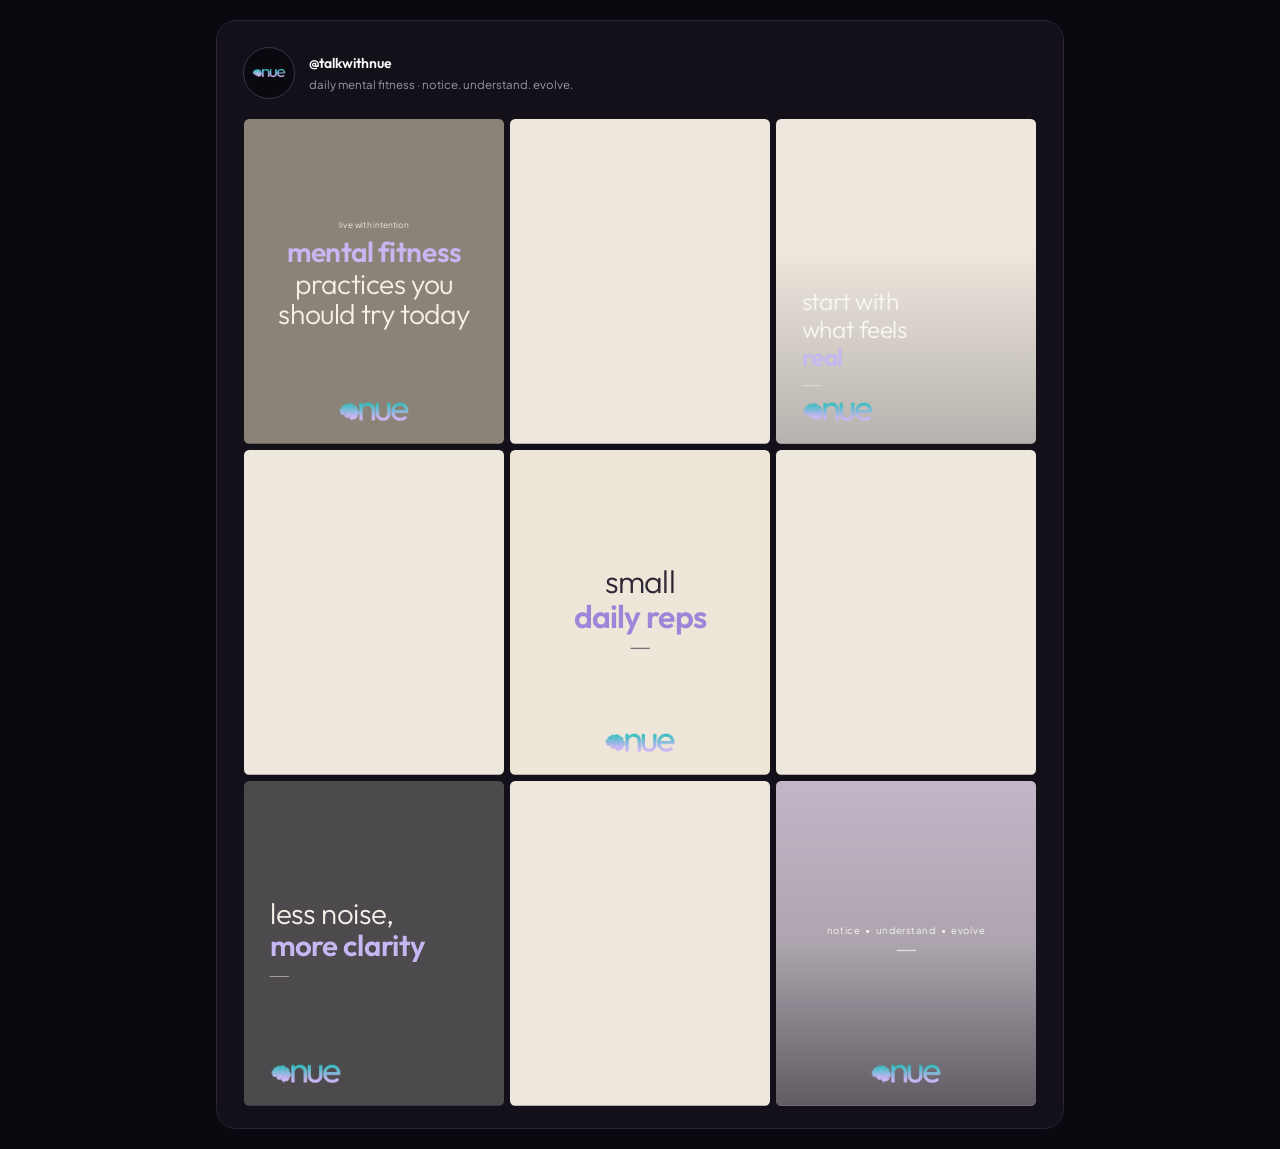
==== v10.html @ 1170ba05 "Grid versions V3–V10: mirror the Claude Design "nue Grid Versions" page Replaces the single 14 MB bu" ====
<!doctype html>
<html lang="en"><head><meta charset="utf-8"><title>Warm quiet grid · @talkwithnue</title>
<link rel="stylesheet" href="styles.css">
<script src="image-slot.js"></script>
<style>body{display:flex;justify-content:center;padding:20px}
.wrap{width:848px}
.feed{background:var(--elev);border:1px solid var(--line);border-radius:20px;padding:22px}
.fhead{display:flex;gap:14px;align-items:center;padding:4px 4px 20px}
.av{width:52px;height:52px;border-radius:50%;background:var(--void);border:1px solid var(--line2);display:flex;align-items:center;justify-content:center;flex:none}
.av img{width:34px;display:block}
.fhead b{font-family:var(--disp);font-weight:600;color:var(--soft);font-size:14px;display:block}
.fhead span{font-size:11.5px;color:var(--md)}
.g{display:grid;grid-template-columns:repeat(3,auto);gap:6px;justify-content:center}
.cell{--s:.642;width:calc(405px*var(--s));height:calc(506px*var(--s));position:relative;flex:none}
.cell>.tile{position:absolute;top:0;left:0;transform:scale(var(--s));transform-origin:0 0}

/* tile */
.tile{width:405px;height:506px;position:relative;overflow:hidden;display:flex;flex-direction:column;background:#EDE7DD;color:#2B2633;border-radius:8px;flex:none}
.tile .im{position:absolute;inset:0}
.tile .im image-slot{width:100%;height:100%;filter:saturate(.82) contrast(.96)}
.veil{position:absolute;inset:0;pointer-events:none}
/* shadow-textured text tiles: warm tint + leaf shadow photo multiplied on top */
.tile .tex{position:absolute;inset:-6%;pointer-events:none;mix-blend-mode:multiply;opacity:.55;transform:scale(1.12) rotate(-8deg)}
.tile .tex image-slot{width:100%;height:100%;filter:grayscale(1) contrast(1.05) brightness(1.02)}
.tile.taupe{background:#8C8378;color:#F5F1EA}
.tile.taupe .tex{opacity:.42;mix-blend-mode:multiply}
.tile.cream{background:#EEE6D8;color:#2B2633}
.tile.cream .tex{opacity:.38}
.tile.slate{background:#4D4A4E;color:#F5F1EA}
.tile.slate .tex{opacity:.5}

.tp{position:relative;z-index:2;flex:1;display:flex;flex-direction:column;padding:44px 40px 36px}
.tp.ctr{align-items:center;text-align:center}
.tp.onph{color:#F9F7F3}
.kick{font-family:var(--text);font-weight:400;font-size:13px;letter-spacing:.02em;color:rgba(245,241,234,.9)}
.cream .kick{color:#6E6880}
.big{font-family:var(--disp);font-weight:300;font-size:44px;line-height:1.1;letter-spacing:-.02em;text-wrap:balance}
.big b{font-weight:600;color:var(--lav)}
.cream .big b{color:#9B86D9}
.mid{font-family:var(--disp);font-weight:300;font-size:38px;line-height:1.14;letter-spacing:-.02em;text-wrap:balance}
.mid b{font-weight:600;color:var(--lav)}
.dash{width:30px;height:1.5px;background:rgba(245,241,234,.8);margin:22px 0 0;flex:none}
.tp.ctr .dash{align-self:center}
.cream .dash{background:#2B2633;opacity:.6}
.cap{font-family:var(--text);font-weight:400;font-size:15px;line-height:1.6;letter-spacing:.06em;color:rgba(249,247,243,.95)}
.mk{margin-top:auto;display:flex;justify-content:center}
.mk.l{justify-content:flex-start}
.mk img{height:28px;display:block}
.sp{flex:1}
</style></head>
<body>
<div class="wrap">
<div class="feed">
  <div class="fhead"><div class="av"><img src="assets/nue-logo-gradient.png" alt="nue"></div><div><b>@talkwithnue</b><span>daily mental fitness &middot; notice. understand. evolve.</span></div></div>
  <div class="g">

    <!-- 1 · taupe text tile, geometric/leaf shadow -->
    <div class="cell"><div class="tile taupe">
      <div class="tex"><image-slot id="w01-shadow" src="https://images.unsplash.com/photo-1743208552227-0ae5a4fd1451?fm=jpg&q=80&w=1600&fit=max" credit="Photo by Rosemary Media on Unsplash" credit-href="https://unsplash.com/@rosemarymedia" shape="rect" placeholder="leaf shadows on a wall"></image-slot></div>
      <div class="tp ctr"><div class="sp"></div><div class="kick">live with intention</div><div style="height:10px"></div><div class="big"><b>mental fitness</b><br>practices you<br>should try today</div><div class="sp"></div><div class="mk"><img src="assets/nue-logo-gradient.png" alt="nue"></div></div>
    </div></div>

    <!-- 2 · photo: blueberries -->
    <div class="cell"><div class="tile">
      <div class="im"><image-slot id="w02-berries" src="https://images.unsplash.com/photo-1521388825798-fec41108def2?fm=jpg&q=80&w=1600&fit=max" credit="Photo by Mike Kenneally on Unsplash" credit-href="https://unsplash.com/@asthetik" shape="rect" placeholder="blueberries in a spoon, dark surface"></image-slot></div>
    </div></div>

    <!-- 3 · photo: crescent moon + line -->
    <div class="cell"><div class="tile">
      <div class="im"><image-slot id="w03-moon" src="https://images.unsplash.com/photo-1652168634221-d19262627ee0?fm=jpg&q=80&w=1600&fit=max" credit="Photo by Ch Photography on Unsplash" credit-href="https://unsplash.com/@chphotography" shape="rect" placeholder="crescent moon in a pink dusk sky"></image-slot></div>
      <div class="veil" style="background:linear-gradient(180deg,rgba(43,38,51,0) 40%,rgba(43,38,51,.28) 100%)"></div>
      <div class="tp onph"><div class="sp"></div><div class="mid">start with<br>what feels<br><b>real</b></div><div class="dash"></div><div class="sp" style="flex:0 0 26px"></div><div class="mk l"><img src="assets/nue-logo-gradient.png" alt="nue"></div></div>
    </div></div>

    <!-- 4 · photo: sunset silhouette -->
    <div class="cell"><div class="tile">
      <div class="im"><image-slot id="w04-sunset" src="https://images.unsplash.com/photo-1744943776101-0972d84ed6f8?fm=jpg&q=80&w=1600&fit=max" credit="Photo by Zoshua Colah on Unsplash" credit-href="https://unsplash.com/@zoshuacolah" shape="rect" placeholder="figure watching the sun set over water"></image-slot></div>
    </div></div>

    <!-- 5 · cream text tile with leaf shadow -->
    <div class="cell"><div class="tile cream">
      <div class="tex" style="transform:scale(1.15) rotate(12deg)"><image-slot id="w05-shadow" src="https://images.unsplash.com/photo-1743208552227-0ae5a4fd1451?fm=jpg&q=80&w=1600&fit=max" credit="Photo by Rosemary Media on Unsplash" credit-href="https://unsplash.com/@rosemarymedia" shape="rect" placeholder="leaf shadows on a wall"></image-slot></div>
      <div class="tp ctr"><div class="sp"></div><div class="big" style="font-size:50px">small<br><b>daily reps</b></div><div class="dash"></div><div class="sp"></div><div class="mk"><img src="assets/nue-logo-gradient.png" alt="nue"></div></div>
    </div></div>

    <!-- 6 · photo: notebook and pen -->
    <div class="cell"><div class="tile">
      <div class="im"><image-slot id="w06-notebook" src="https://images.unsplash.com/photo-1735530452856-350574b4917f?fm=jpg&q=80&w=1600&fit=max" credit="Photo by Sixteen Miles Out on Unsplash" credit-href="https://unsplash.com/@sixteenmilesout" shape="rect" placeholder="open notebook with a pen, soft shadows"></image-slot></div>
    </div></div>

    <!-- 7 · slate text tile, left aligned -->
    <div class="cell"><div class="tile slate">
      <div class="tex" style="transform:scale(1.2) rotate(-16deg)"><image-slot id="w07-shadow" src="https://images.unsplash.com/photo-1743208552227-0ae5a4fd1451?fm=jpg&q=80&w=1600&fit=max" credit="Photo by Rosemary Media on Unsplash" credit-href="https://unsplash.com/@rosemarymedia" shape="rect" placeholder="leaf shadows on a wall"></image-slot></div>
      <div class="tp"><div class="sp"></div><div class="big" style="font-size:46px">less noise,<br><b>more clarity</b></div><div class="dash"></div><div class="sp"></div><div class="mk l"><img src="assets/nue-logo-gradient.png" alt="nue"></div></div>
    </div></div>

    <!-- 8 · photo: canoe (project photo) -->
    <div class="cell"><div class="tile">
      <div class="im"><image-slot id="w08-canoe" src="photos/p1011.jpg" shape="rect" placeholder="alone on calm water"></image-slot></div>
    </div></div>

    <!-- 9 · photo: dusk mountains + mantra -->
    <div class="cell"><div class="tile">
      <div class="im"><image-slot id="w09-mountains" src="https://images.unsplash.com/photo-1747365311500-7eb07816f0fe?fm=jpg&q=80&w=1600&fit=max" credit="Photo by Ahmet Yüksek on Unsplash" credit-href="https://unsplash.com/@ahmetyuksek" shape="rect" placeholder="layered mountains in dusky haze"></image-slot></div>
      <div class="veil" style="background:linear-gradient(180deg,rgba(120,96,170,.34) 0%,rgba(70,58,110,.30) 50%,rgba(31,26,48,.62) 100%);mix-blend-mode:multiply"></div><div class="veil" style="background:linear-gradient(180deg,rgba(198,182,242,.10),rgba(43,38,51,.18))"></div>
      <div class="tp onph ctr"><div class="sp"></div><div class="cap">notice &nbsp;&bull;&nbsp; understand &nbsp;&bull;&nbsp; evolve</div><div class="dash" style="margin-top:18px"></div><div class="sp"></div><div class="mk"><img src="assets/nue-logo-gradient.png" alt="nue"></div></div>
    </div></div>

  </div>
</div>
</div>
</body></html>
---- styles.css ----
@import url('https://fonts.googleapis.com/css2?family=Outfit:wght@300;400;500;600;700&family=Plus+Jakarta+Sans:ital,wght@0,400;0,500;0,600;1,400;1,500&display=swap');
:root{--void:#0B0910;--elev:#131019;--deep:#1C1826;--line:#2A2434;--line2:#3A3448;--soft:#F9F9F9;--paper:#F5F3F7;--bd:#E4E1EA;--md:#9C97A8;--bl:#4A4458;--ml:#6E6880;--teal:#31BFBF;--tealdeep:#157472;--lav:#C6B6F2;--lavdeep:#6D4FC7;--grad:linear-gradient(135deg,#31BFBF 0%,#C6B6F2 100%);--serif:'Outfit',Helvetica,Arial,sans-serif;--disp:'Outfit',Helvetica,Arial,sans-serif;--text:'Plus Jakarta Sans',Helvetica,Arial,sans-serif}
*{box-sizing:border-box;margin:0}
body{background:#0B0910;font-family:var(--text);-webkit-font-smoothing:antialiased}
a{color:var(--teal);text-decoration:none}a:hover{color:var(--lav)}
.post{width:405px;height:506px;position:relative;overflow:hidden;display:flex;flex-direction:column;background:var(--void);color:var(--soft);border:1px solid var(--line);border-radius:12px;flex:none}
.post.light{background:var(--paper);color:#17131F}
.post::after{content:"";position:absolute;inset:0;z-index:6;pointer-events:none;background:url("data:image/svg+xml,%3Csvg xmlns='http://www.w3.org/2000/svg' width='140' height='140'%3E%3Cfilter id='n'%3E%3CfeTurbulence type='fractalNoise' baseFrequency='0.85' numOctaves='2'/%3E%3C/filter%3E%3Crect width='140' height='140' filter='url(%23n)'/%3E%3C/svg%3E");opacity:.13;mix-blend-mode:overlay}
.pad{position:relative;z-index:2;flex:1;display:flex;flex-direction:column;padding:36px 36px 28px}
.ph{position:absolute;inset:0;z-index:0}
.ph image-slot{width:100%;height:100%}
.scrim{position:absolute;inset:0;z-index:1;pointer-events:none;background:linear-gradient(180deg,rgba(11,9,16,.40) 0%,rgba(11,9,16,.10) 36%,rgba(11,9,16,.62) 68%,rgba(11,9,16,.90) 100%)}
.glow{display:none;position:absolute;z-index:0;width:340px;height:340px;border-radius:50%;filter:blur(70px);pointer-events:none}
.glow.teal{background:radial-gradient(circle,rgba(49,191,191,.34),transparent 68%)}
.glow.lav{background:radial-gradient(circle,rgba(109,79,199,.42),transparent 68%)}
.ring{position:absolute;border:1px solid rgba(198,182,242,.26);border-radius:50%;pointer-events:none}
.light .ring{border-color:rgba(109,79,199,.22)}
.ring.t{border-color:rgba(49,191,191,.3)}
.lbl{font-family:var(--disp);font-weight:600;font-size:10px;letter-spacing:.2em;text-transform:uppercase;color:var(--teal)}
.light .lbl{color:var(--tealdeep)}
.lbl.lav{color:var(--lav)}.light .lbl.lav{color:var(--lavdeep)}
.hook{font-family:var(--disp);font-weight:500;font-size:36px;line-height:1.22;letter-spacing:-.015em;text-wrap:balance}
.hook.md{font-size:30px}.hook.sm{font-size:26px}
.hook em{font-family:var(--text);font-style:italic;font-weight:500;font-size:.96em;letter-spacing:-.01em;color:var(--lav)}
.light .hook em{color:var(--lavdeep)}
.hl{background:var(--grad);color:#0B0910;border-radius:6px;padding:0 .26em;font-style:normal;box-decoration-break:clone;-webkit-box-decoration-break:clone}
.sub{font-size:13.5px;line-height:1.7;letter-spacing:.04em;color:var(--md)}
.light .sub{color:var(--ml)}
.hair{height:1px;width:46px;background:linear-gradient(90deg,var(--teal),var(--lav));flex:none}
.wm{position:absolute;top:28px;left:33px;z-index:5;pointer-events:none}
.wm img{height:16px;display:block}
.dash{width:26px;height:1px;background:rgba(198,182,242,.85);margin:15px 0 13px;flex:none}
.light .dash{background:var(--lavdeep)}
.pad.c{align-items:center;text-align:center}
.klab{font-family:var(--text);font-weight:400;font-size:12.5px;letter-spacing:.03em;color:var(--bd)}
.light .klab{color:var(--ml)}
.hook .hi{font-family:var(--disp);font-style:italic;font-weight:700;color:inherit}
.uline{width:110px;height:1px;background:rgba(249,249,249,.8);margin:20px auto 0;flex:none;align-self:center}
.light .uline{background:#17131F;opacity:.55}
.cfoot{margin-top:auto;display:flex;justify-content:center}
.cfoot img{height:17px;display:block}
.foot{margin-top:auto;display:flex;align-items:baseline;justify-content:space-between;gap:10px;font-family:var(--disp);font-weight:600;font-size:8.5px;letter-spacing:.22em;text-transform:uppercase;color:rgba(156,151,168,.85)}
.light .foot{color:#837D93}
.foot .nue{font-size:13px;font-weight:700;letter-spacing:.04em;text-transform:lowercase}
.tag{display:inline-flex;align-items:center;gap:7px;font-family:var(--disp);font-weight:600;font-size:9px;letter-spacing:.2em;text-transform:uppercase;color:var(--bd);border:1px solid rgba(58,52,72,.9);background:rgba(11,9,16,.42);backdrop-filter:blur(4px);border-radius:999px;padding:6px 12px;align-self:flex-start}
.tag i{width:5px;height:5px;border-radius:50%;background:var(--grad);flex:none}
.cta{display:inline-flex;align-items:center;background:none;color:var(--teal);font-family:var(--disp);font-weight:600;font-size:10px;letter-spacing:.18em;text-transform:uppercase;padding:0 0 5px;border-bottom:1px solid var(--teal);align-self:flex-start}
.play{width:50px;height:50px;border-radius:50%;border:1px solid rgba(249,249,249,.6);background:rgba(11,9,16,.34);backdrop-filter:blur(3px);display:flex;align-items:center;justify-content:center;flex:none}
.play span{width:0;height:0;border-left:13px solid rgba(249,249,249,.92);border-top:8px solid transparent;border-bottom:8px solid transparent;margin-left:3px}
.qg{font-family:var(--text);font-style:italic;font-size:70px;line-height:.55;background:var(--grad);-webkit-background-clip:text;background-clip:text;-webkit-text-fill-color:transparent}
.stars{color:var(--teal);font-size:12px;letter-spacing:3px}
.g6{height:6px}.g10{height:10px}.g14{height:14px}.g20{height:20px}.g28{height:28px}
.phone{position:relative;width:212px;border-radius:32px;border:1px solid var(--line2);background:#0D0B12;padding:9px;box-shadow:0 34px 70px rgba(0,0,0,.55),0 0 0 1px rgba(249,249,249,.03)}
.scr{border-radius:24px;background:#100E16;overflow:hidden;padding:16px 14px 12px;display:flex;flex-direction:column;gap:10px}
.uihead{display:flex;justify-content:center}
.uihead b{font-family:var(--disp);font-weight:700;font-size:12px;background:var(--grad);-webkit-background-clip:text;background-clip:text;-webkit-text-fill-color:transparent}
.uigreet{font-family:var(--text);font-weight:500;font-size:13px;color:var(--bd);text-align:center}
.uicard{background:#1C1826;border:1px solid #2A2434;border-radius:12px;padding:11px 12px}
.uicard h5{font-family:var(--disp);font-weight:600;font-size:10.5px;color:var(--soft);letter-spacing:.01em}
.uicard p{font-size:8.5px;color:var(--md);line-height:1.45;margin-top:3px}
.uilink{display:flex;align-items:center;gap:5px;font-family:var(--disp);font-weight:600;font-size:8.5px;color:var(--teal)}
.uilink i{width:4px;height:4px;border-radius:50%;background:var(--teal)}
.uibar{display:flex;justify-content:space-between;align-items:center;padding:4px 6px 0;margin-top:auto}
.uibar span{width:12px;height:12px;border-radius:4px;border:1px solid var(--line2)}
.uibar .on{width:30px;height:15px;border-radius:999px;background:var(--lavdeep);border:0}
.uiopt{display:flex;align-items:center;gap:7px;border:1px solid #2A2434;background:#161221;border-radius:9px;padding:8px 10px;font-size:8.5px;color:var(--bd)}
.uiopt i{width:8px;height:8px;border-radius:50%;border:1px solid var(--line2);flex:none}
.uiopt.sel{border-color:var(--teal)}
.uiopt.sel i{background:var(--teal);border-color:var(--teal)}
.uimeter{display:flex;align-items:center;gap:8px}
.uimeter b{font-family:var(--disp);font-weight:600;font-size:10.5px;color:var(--bd);width:78px;flex:none}
.uimeter i{flex:1;height:4px;border-radius:2px;background:#241E30;overflow:hidden;display:block}
.uimeter i em{display:block;height:100%;border-radius:2px;background:var(--grad)}
.cell{--s:.642;width:calc(405px*var(--s));height:calc(506px*var(--s));position:relative;flex:none}
.cell>.post{position:absolute;top:0;left:0;transform:scale(var(--s));transform-origin:0 0}
.post.teal{background:var(--tealdeep);color:#F9F9F9;border:0}
.post.teal .sub{color:#C9E5E3}
.post.teal .foot{color:rgba(249,249,249,.65)}
.post.tint{background:linear-gradient(165deg,#F5F3F7 0%,#EDE4F2 52%,#E7DAEA 100%)}
.post.dusk{background:linear-gradient(180deg,#0B0910 0%,#151020 36%,#2C2142 62%,#54406A 84%,#8E6C8C 100%)}
.post.dusk .sub{color:#D9CFE0}
.post.dusk .foot{color:rgba(249,249,249,.7)}
.post.dusk .cta{color:#F5EDF3;border-bottom-color:#F5EDF3}
.light .uimeter b{color:var(--bl)}
.light .uimeter i{background:#DCD8E4}
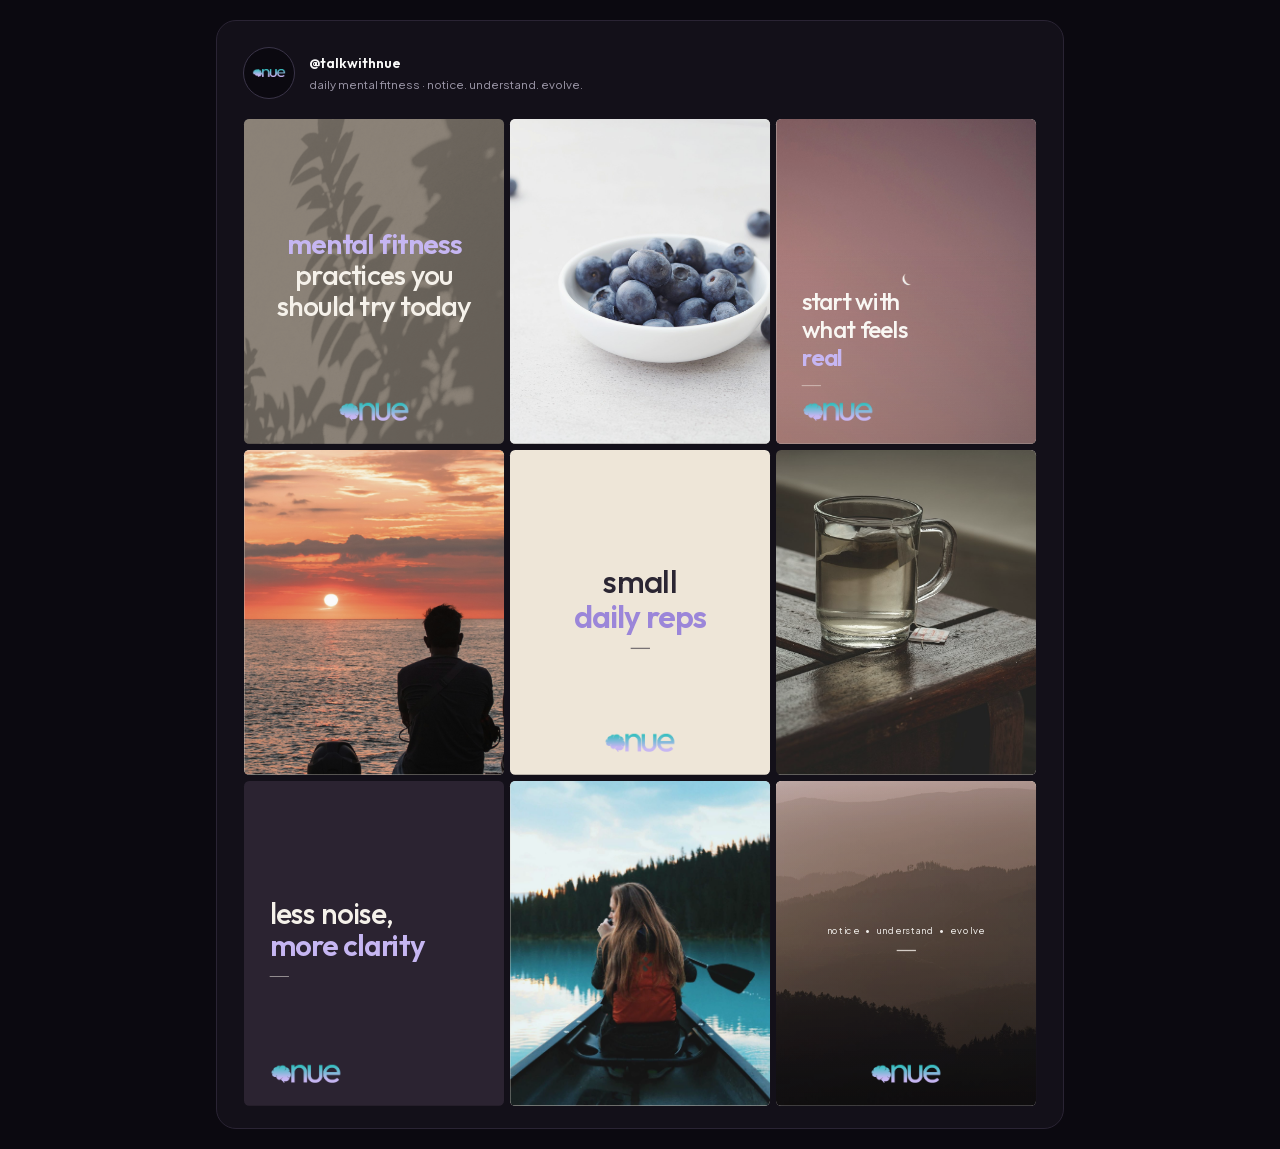
==== commit 3d0d5617: "Replace grid versions with the 16 Sep standalone export (V7, V9–V12) Unpacked from "nue Grid Version" ====
--- a/v10.html
+++ b/v10.html
@@ -1,113 +1,385 @@
-
-<!doctype html>
-<html lang="en"><head><meta charset="utf-8"><title>Warm quiet grid · @talkwithnue</title>
-<link rel="stylesheet" href="styles.css">
-<script src="image-slot.js"></script>
-<style>body{display:flex;justify-content:center;padding:20px}
-.wrap{width:848px}
-.feed{background:var(--elev);border:1px solid var(--line);border-radius:20px;padding:22px}
-.fhead{display:flex;gap:14px;align-items:center;padding:4px 4px 20px}
-.av{width:52px;height:52px;border-radius:50%;background:var(--void);border:1px solid var(--line2);display:flex;align-items:center;justify-content:center;flex:none}
-.av img{width:34px;display:block}
-.fhead b{font-family:var(--disp);font-weight:600;color:var(--soft);font-size:14px;display:block}
-.fhead span{font-size:11.5px;color:var(--md)}
-.g{display:grid;grid-template-columns:repeat(3,auto);gap:6px;justify-content:center}
-.cell{--s:.642;width:calc(405px*var(--s));height:calc(506px*var(--s));position:relative;flex:none}
-.cell>.tile{position:absolute;top:0;left:0;transform:scale(var(--s));transform-origin:0 0}
-
-/* tile */
-.tile{width:405px;height:506px;position:relative;overflow:hidden;display:flex;flex-direction:column;background:#EDE7DD;color:#2B2633;border-radius:8px;flex:none}
-.tile .im{position:absolute;inset:0}
-.tile .im image-slot{width:100%;height:100%;filter:saturate(.82) contrast(.96)}
-.veil{position:absolute;inset:0;pointer-events:none}
-/* shadow-textured text tiles: warm tint + leaf shadow photo multiplied on top */
-.tile .tex{position:absolute;inset:-6%;pointer-events:none;mix-blend-mode:multiply;opacity:.55;transform:scale(1.12) rotate(-8deg)}
-.tile .tex image-slot{width:100%;height:100%;filter:grayscale(1) contrast(1.05) brightness(1.02)}
-.tile.taupe{background:#8C8378;color:#F5F1EA}
-.tile.taupe .tex{opacity:.42;mix-blend-mode:multiply}
-.tile.cream{background:#EEE6D8;color:#2B2633}
-.tile.cream .tex{opacity:.38}
-.tile.slate{background:#4D4A4E;color:#F5F1EA}
-.tile.slate .tex{opacity:.5}
-
-.tp{position:relative;z-index:2;flex:1;display:flex;flex-direction:column;padding:44px 40px 36px}
-.tp.ctr{align-items:center;text-align:center}
-.tp.onph{color:#F9F7F3}
-.kick{font-family:var(--text);font-weight:400;font-size:13px;letter-spacing:.02em;color:rgba(245,241,234,.9)}
-.cream .kick{color:#6E6880}
-.big{font-family:var(--disp);font-weight:300;font-size:44px;line-height:1.1;letter-spacing:-.02em;text-wrap:balance}
-.big b{font-weight:600;color:var(--lav)}
-.cream .big b{color:#9B86D9}
-.mid{font-family:var(--disp);font-weight:300;font-size:38px;line-height:1.14;letter-spacing:-.02em;text-wrap:balance}
-.mid b{font-weight:600;color:var(--lav)}
-.dash{width:30px;height:1.5px;background:rgba(245,241,234,.8);margin:22px 0 0;flex:none}
-.tp.ctr .dash{align-self:center}
-.cream .dash{background:#2B2633;opacity:.6}
-.cap{font-family:var(--text);font-weight:400;font-size:15px;line-height:1.6;letter-spacing:.06em;color:rgba(249,247,243,.95)}
-.mk{margin-top:auto;display:flex;justify-content:center}
-.mk.l{justify-content:flex-start}
-.mk img{height:28px;display:block}
-.sp{flex:1}
-</style></head>
+<!DOCTYPE html>
+<html>
+<head>
+  <meta charset="utf-8">
+  <title>Warm quiet grid · @talkwithnue</title>
+  <style>
+    * { margin: 0; padding: 0; box-sizing: border-box; }
+    body { background: #2B2633; display: flex; align-items: center; justify-content: center; min-height: 100vh; font-family: -apple-system, BlinkMacSystemFont, sans-serif; }
+    #__bundler_loading { position: fixed; bottom: 20px; right: 20px; font: 13px/1.4 -apple-system, BlinkMacSystemFont, sans-serif; color: #666; background: #fff; padding: 8px 14px; border-radius: 8px; box-shadow: 0 1px 4px rgba(0,0,0,0.12); z-index: 10000; }
+    #__bundler_thumbnail { position: fixed; inset: 0; width: 100%; height: 100%; display: flex; align-items: center; justify-content: center; background: #2B2633; z-index: 9999; }
+    #__bundler_thumbnail svg { width: 100%; height: 100%; object-fit: contain; }
+    #__bundler_placeholder { color: #999; font-size: 14px; }
+  </style>
+  <noscript>
+    <style>#__bundler_loading { display: none; }</style>
+    <div style="position:fixed;bottom:12px;left:12px;font:13px/1.4 -apple-system,BlinkMacSystemFont,sans-serif;color:#999;background:rgba(255,255,255,0.9);padding:6px 12px;border-radius:6px;box-shadow:0 1px 4px rgba(0,0,0,0.08);z-index:10000;">
+      This page requires JavaScript to display.
+    </div>
+  </noscript>
+</head>
 <body>
-<div class="wrap">
-<div class="feed">
-  <div class="fhead"><div class="av"><img src="assets/nue-logo-gradient.png" alt="nue"></div><div><b>@talkwithnue</b><span>daily mental fitness &middot; notice. understand. evolve.</span></div></div>
-  <div class="g">
-
-    <!-- 1 · taupe text tile, geometric/leaf shadow -->
-    <div class="cell"><div class="tile taupe">
-      <div class="tex"><image-slot id="w01-shadow" src="https://images.unsplash.com/photo-1743208552227-0ae5a4fd1451?fm=jpg&q=80&w=1600&fit=max" credit="Photo by Rosemary Media on Unsplash" credit-href="https://unsplash.com/@rosemarymedia" shape="rect" placeholder="leaf shadows on a wall"></image-slot></div>
-      <div class="tp ctr"><div class="sp"></div><div class="kick">live with intention</div><div style="height:10px"></div><div class="big"><b>mental fitness</b><br>practices you<br>should try today</div><div class="sp"></div><div class="mk"><img src="assets/nue-logo-gradient.png" alt="nue"></div></div>
-    </div></div>
-
-    <!-- 2 · photo: blueberries -->
-    <div class="cell"><div class="tile">
-      <div class="im"><image-slot id="w02-berries" src="https://images.unsplash.com/photo-1521388825798-fec41108def2?fm=jpg&q=80&w=1600&fit=max" credit="Photo by Mike Kenneally on Unsplash" credit-href="https://unsplash.com/@asthetik" shape="rect" placeholder="blueberries in a spoon, dark surface"></image-slot></div>
-    </div></div>
-
-    <!-- 3 · photo: crescent moon + line -->
-    <div class="cell"><div class="tile">
-      <div class="im"><image-slot id="w03-moon" src="https://images.unsplash.com/photo-1652168634221-d19262627ee0?fm=jpg&q=80&w=1600&fit=max" credit="Photo by Ch Photography on Unsplash" credit-href="https://unsplash.com/@chphotography" shape="rect" placeholder="crescent moon in a pink dusk sky"></image-slot></div>
-      <div class="veil" style="background:linear-gradient(180deg,rgba(43,38,51,0) 40%,rgba(43,38,51,.28) 100%)"></div>
-      <div class="tp onph"><div class="sp"></div><div class="mid">start with<br>what feels<br><b>real</b></div><div class="dash"></div><div class="sp" style="flex:0 0 26px"></div><div class="mk l"><img src="assets/nue-logo-gradient.png" alt="nue"></div></div>
-    </div></div>
-
-    <!-- 4 · photo: sunset silhouette -->
-    <div class="cell"><div class="tile">
-      <div class="im"><image-slot id="w04-sunset" src="https://images.unsplash.com/photo-1744943776101-0972d84ed6f8?fm=jpg&q=80&w=1600&fit=max" credit="Photo by Zoshua Colah on Unsplash" credit-href="https://unsplash.com/@zoshuacolah" shape="rect" placeholder="figure watching the sun set over water"></image-slot></div>
-    </div></div>
-
-    <!-- 5 · cream text tile with leaf shadow -->
-    <div class="cell"><div class="tile cream">
-      <div class="tex" style="transform:scale(1.15) rotate(12deg)"><image-slot id="w05-shadow" src="https://images.unsplash.com/photo-1743208552227-0ae5a4fd1451?fm=jpg&q=80&w=1600&fit=max" credit="Photo by Rosemary Media on Unsplash" credit-href="https://unsplash.com/@rosemarymedia" shape="rect" placeholder="leaf shadows on a wall"></image-slot></div>
-      <div class="tp ctr"><div class="sp"></div><div class="big" style="font-size:50px">small<br><b>daily reps</b></div><div class="dash"></div><div class="sp"></div><div class="mk"><img src="assets/nue-logo-gradient.png" alt="nue"></div></div>
-    </div></div>
-
-    <!-- 6 · photo: notebook and pen -->
-    <div class="cell"><div class="tile">
-      <div class="im"><image-slot id="w06-notebook" src="https://images.unsplash.com/photo-1735530452856-350574b4917f?fm=jpg&q=80&w=1600&fit=max" credit="Photo by Sixteen Miles Out on Unsplash" credit-href="https://unsplash.com/@sixteenmilesout" shape="rect" placeholder="open notebook with a pen, soft shadows"></image-slot></div>
-    </div></div>
-
-    <!-- 7 · slate text tile, left aligned -->
-    <div class="cell"><div class="tile slate">
-      <div class="tex" style="transform:scale(1.2) rotate(-16deg)"><image-slot id="w07-shadow" src="https://images.unsplash.com/photo-1743208552227-0ae5a4fd1451?fm=jpg&q=80&w=1600&fit=max" credit="Photo by Rosemary Media on Unsplash" credit-href="https://unsplash.com/@rosemarymedia" shape="rect" placeholder="leaf shadows on a wall"></image-slot></div>
-      <div class="tp"><div class="sp"></div><div class="big" style="font-size:46px">less noise,<br><b>more clarity</b></div><div class="dash"></div><div class="sp"></div><div class="mk l"><img src="assets/nue-logo-gradient.png" alt="nue"></div></div>
-    </div></div>
-
-    <!-- 8 · photo: canoe (project photo) -->
-    <div class="cell"><div class="tile">
-      <div class="im"><image-slot id="w08-canoe" src="photos/p1011.jpg" shape="rect" placeholder="alone on calm water"></image-slot></div>
-    </div></div>
-
-    <!-- 9 · photo: dusk mountains + mantra -->
-    <div class="cell"><div class="tile">
-      <div class="im"><image-slot id="w09-mountains" src="https://images.unsplash.com/photo-1747365311500-7eb07816f0fe?fm=jpg&q=80&w=1600&fit=max" credit="Photo by Ahmet Yüksek on Unsplash" credit-href="https://unsplash.com/@ahmetyuksek" shape="rect" placeholder="layered mountains in dusky haze"></image-slot></div>
-      <div class="veil" style="background:linear-gradient(180deg,rgba(120,96,170,.34) 0%,rgba(70,58,110,.30) 50%,rgba(31,26,48,.62) 100%);mix-blend-mode:multiply"></div><div class="veil" style="background:linear-gradient(180deg,rgba(198,182,242,.10),rgba(43,38,51,.18))"></div>
-      <div class="tp onph ctr"><div class="sp"></div><div class="cap">notice &nbsp;&bull;&nbsp; understand &nbsp;&bull;&nbsp; evolve</div><div class="dash" style="margin-top:18px"></div><div class="sp"></div><div class="mk"><img src="assets/nue-logo-gradient.png" alt="nue"></div></div>
-    </div></div>
-
-  </div>
-</div>
-</div>
-</body></html>
+  <div id="__bundler_thumbnail"><svg viewBox="0 0 1200 800" xmlns="http://www.w3.org/2000/svg"><rect width="1200" height="800" fill="#2B2633"></rect><rect x="330" y="200" width="160" height="200" rx="10" fill="#EDE6DC"></rect><rect x="510" y="200" width="160" height="200" rx="10" fill="#C6B6F2"></rect><rect x="690" y="200" width="160" height="200" rx="10" fill="#6E6880"></rect><text x="600" y="580" text-anchor="middle" font-family="Helvetica,Arial,sans-serif" font-weight="600" font-size="80" fill="#F9F9F9">nue</text></svg></div>
+  <div id="__bundler_loading">Unpacking...</div>
+
+  <script>
+    
+document.addEventListener('DOMContentLoaded', async function() {
+  const loading = document.getElementById('__bundler_loading');
+  function setStatus(msg) { if (loading) loading.textContent = msg; }
+
+  const FONT_MIME = /^(font[/]|application[/](x-)?font-|application[/]vnd\.ms-fontobject)/i;
+  const MIME_TOKEN = /^[\w.+-]+[/][\w.+-]+$/;
+  function toBase64(bytes) {
+    let bin = '';
+    for (let i = 0; i < bytes.length; i += 0x8000) {
+      bin += String.fromCharCode.apply(null, bytes.subarray(i, i + 0x8000));
+    }
+    return btoa(bin);
+  }
+
+  // Error sink persists across replaceWith since it's on window, not the DOM.
+  window.addEventListener('error', function(e) {
+    // Failed resource loads (CSP-blocked links, scripts, images) fire plain
+    // events at the element — warn only; real JS errors carry message/error.
+    if (!e.message && !e.error && e.target && e.target !== window) {
+      console.warn('[bundle] resource failed to load:',
+        e.target.tagName, String(e.target.src || e.target.href || ''));
+      return;
+    }
+    var p = document.body || document.documentElement;
+    var d = document.getElementById('__bundler_err') || p.appendChild(document.createElement('div'));
+    d.id = '__bundler_err';
+    d.style.cssText = 'position:fixed;bottom:12px;left:12px;right:12px;font:12px/1.4 ui-monospace,monospace;background:#2a1215;color:#ff8a80;padding:10px 14px;border-radius:8px;border:1px solid #5c2b2e;z-index:99999;white-space:pre-wrap;max-height:40vh;overflow:auto';
+    d.textContent = (d.textContent ? d.textContent + String.fromCharCode(10) : '') +
+      '[bundle] ' + (e.message || e.type) +
+      (e.filename ? ' (' + e.filename.slice(0, 60) + ':' + e.lineno + ')' : '');
+  }, true);
+
+  try {
+    const manifestEl = document.querySelector('script[type="__bundler/manifest"]');
+    const templateEl = document.querySelector('script[type="__bundler/template"]');
+    if (!manifestEl || !templateEl) {
+      setStatus('Error: missing bundle data');
+      console.error('[bundler] Missing script tags — manifestEl:', !!manifestEl, 'templateEl:', !!templateEl);
+      return;
+    }
+
+    const manifest = JSON.parse(manifestEl.textContent);
+    let template = JSON.parse(templateEl.textContent);
+
+    // Nested page bundles (iframe targets). Each ships ONCE, in the ROOT
+    // document's manifest; frame srcs carry an about:blank#<uuid> marker
+    // instead of a substitutable uuid. Every document mints the blobs for
+    // its OWN frames — from local text at the root, or text obtained from
+    // its DIRECT parent over the relay protocol below — so each frame
+    // navigation stays same-origin with its initiator and a deduped page
+    // loads at any depth on any host, including a file:// download's
+    // opaque origins (where a blob minted by one document cannot be
+    // navigated to by another).
+    const pageOrderEl = document.querySelector('script[type="__bundler/page_order"]');
+    const pageOrder = pageOrderEl ? JSON.parse(pageOrderEl.textContent) : [];
+    const pageSet = new Set(pageOrder);
+    const pageTexts = {};
+
+    // ── Nested-page text protocol (parent-chain relay) ──
+    // Page bundles ship once, in the ROOT document's manifest. Every
+    // document mints the blobs for its OWN frames, obtaining page text
+    // through a strict parent-chain relay: a document only ever SENDS to
+    // its direct parent (which, for every document the publisher's own
+    // runtime minted, is another publisher document) and only ACCEPTS
+    // text from that direct parent; requests from below are honored only
+    // for the document's own child frames, and the ROOT never sends
+    // upward at all. That last rule is load-bearing: the artifact host's
+    // frame-ancestors allows claude.ai (and friends) to frame an
+    // artifact, so window.top can be a FOREIGN document — a top-addressed
+    // protocol would hand page uuids to that ancestor and accept forged
+    // "page text" from it, minting attacker HTML as an artifact-origin
+    // blob document. The chain never touches the ancestor: requests stop
+    // at the root, replies are origin-addressed per hop (never '*' when
+    // an origin exists), and both directions are origin-gated (on https
+    // a foreign sender's origin can never equal this document's; in
+    // opaque contexts — file:// — everything serializes as 'null', where
+    // an embedded EXTERNAL frame still fails the gate by carrying its
+    // own real origin, and a sandboxed child of such a frame is excluded
+    // by the own-child-frames check plus uuid unguessability). Shape is
+    // deny-by-default: one request form, one reply form, no error
+    // replies.
+    // window.origin is the SERIALIZED SECURITY origin ('null' in opaque
+    // contexts such as a sandboxed preview iframe) — location.origin is
+    // computed from the URL and stays 'https://…' even when the document
+    // is sandboxed, which would misgate every opaque chain.
+    const OWN_TARGET = /^https?:[/][/]/.test(window.origin || '')
+      ? window.origin
+      : '*';
+    function trustedOrigin(e) {
+      if (e.origin === window.origin) return true; // https chains; opaque==opaque
+      // file:// trees: Chrome serializes the file document's origin as
+      // 'file://' while the blob: documents it mints serialize as 'null',
+      // so the two legitimate shapes can never string-match — accept the
+      // pair in both directions. https origins never serialize as either,
+      // and sender identity (own child frame / direct parent) is checked
+      // separately.
+      return (
+        (e.origin === 'null' &&
+          (window.origin === 'file://' ||
+            window.location.protocol === 'file:')) ||
+        (/^file:/.test(e.origin) && window.origin === 'null')
+      );
+    }
+    // Non-empty only in the root document (nested bundles ship an empty
+    // island), so it doubles as the root marker: the root answers from
+    // local text and treats a miss as authoritative — never relaying to
+    // its (possibly foreign) parent.
+    const isPageRoot = pageOrder.length > 0;
+    const blobUrls = {};
+    const resourceBlobs = {};
+    const UUID_SHAPE = /^[0-9a-f]{8}-[0-9a-f]{4}-[0-9a-f]{4}-[0-9a-f]{4}-[0-9a-f]{12}$/;
+    const pendingFrames = {}; // uuid -> [{el, frag}] awaiting text for own frames
+    const pendingRelays = {}; // uuid -> [childWindow] awaiting text to pass down
+    function mountPage(el, frag, text) {
+      const pageBlob = new Blob([text], { type: 'text/html' });
+      const u = URL.createObjectURL(pageBlob);
+      resourceBlobs[u] = pageBlob;
+      el.src = u + frag;
+    }
+    function deliverPage(uuid, text) {
+      const frames = pendingFrames[uuid];
+      delete pendingFrames[uuid];
+      if (frames) for (const f of frames) mountPage(f.el, f.frag, text);
+      const relays = pendingRelays[uuid];
+      delete pendingRelays[uuid];
+      if (relays) {
+        for (const cw of relays) {
+          try { cw.postMessage({ __bundler_page: uuid, __bundler_text: text }, OWN_TARGET); } catch (err) { /* gone */ }
+        }
+      }
+    }
+    function ownFrameWindows() {
+      const out = [];
+      for (const f of Array.from(document.querySelectorAll('iframe'))) {
+        try { if (f.contentWindow) out.push(f.contentWindow); } catch (err) { /* detached */ }
+      }
+      return out;
+    }
+    window.addEventListener('message', function (e) {
+      const d = e.data;
+      if (!d || typeof d !== 'object' || !e.source) return;
+      // Origin gate first; the structural checks below (own-child-frames
+      // for requests, direct-parent + solicited-uuid for replies, the
+      // root's never-relay rule) are what hold in fully opaque chains
+      // where origin strings can't discriminate — a sandboxed root's
+      // FOREIGN wrapper still fails all three even though both serialize
+      // as real-vs-'null' rather than matching.
+      if (!trustedOrigin(e)) return;
+      if (typeof d.__bundler_need === 'string' && UUID_SHAPE.test(d.__bundler_need)) {
+        // Requests are honored only for this document's own child frames.
+        if (ownFrameWindows().indexOf(e.source) < 0) return;
+        const uuid = d.__bundler_need;
+        const text = pageTexts[uuid];
+        if (typeof text === 'string') {
+          try { e.source.postMessage({ __bundler_page: uuid, __bundler_text: text }, OWN_TARGET); } catch (err) { /* gone */ }
+          return;
+        }
+        if (isPageRoot || window.parent === window) return; // authoritative miss
+        const waiting = pendingRelays[uuid];
+        if (waiting) {
+          if (waiting.indexOf(e.source) < 0) waiting.push(e.source);
+          return;
+        }
+        // Never-answered uuids would otherwise accumulate forever under a
+        // request spray; past the cap (far above any real page count) new
+        // relays are dropped rather than remembered.
+        if (Object.keys(pendingRelays).length >= 128) return;
+        pendingRelays[uuid] = [e.source];
+        window.parent.postMessage({ __bundler_need: uuid }, OWN_TARGET);
+      } else if (
+        typeof d.__bundler_page === 'string' &&
+        UUID_SHAPE.test(d.__bundler_page) &&
+        typeof d.__bundler_text === 'string'
+      ) {
+        // The shape test is load-bearing beyond tidiness: the solicited
+        // check below uses the in operator, which matches prototype keys
+        // ('__proto__', 'constructor') — an unshaped key would reach
+        // deliverPage and throw, painting the error banner.
+        // Text is accepted only from the direct parent — the document
+        // that minted this one.
+        if (e.source !== window.parent || window.parent === window) return;
+        if (!(d.__bundler_page in pendingFrames) && !(d.__bundler_page in pendingRelays)) return;
+        deliverPage(d.__bundler_page, d.__bundler_text);
+      }
+    });
+
+    const uuids = Object.keys(manifest);
+    setStatus('Unpacking ' + uuids.length + ' assets...');
+
+    await Promise.all(uuids.map(async (uuid) => {
+      const entry = manifest[uuid];
+      try {
+        const binaryStr = atob(entry.data);
+        const bytes = new Uint8Array(binaryStr.length);
+        for (let i = 0; i < binaryStr.length; i++) bytes[i] = binaryStr.charCodeAt(i);
+
+        let finalBytes = bytes;
+        if (entry.compressed) {
+          if (typeof DecompressionStream !== 'undefined') {
+            const ds = new DecompressionStream('gzip');
+            const writer = ds.writable.getWriter();
+            const reader = ds.readable.getReader();
+            writer.write(bytes);
+            writer.close();
+            const chunks = [];
+            let totalLen = 0;
+            while (true) {
+              const { done, value } = await reader.read();
+              if (done) break;
+              chunks.push(value);
+              totalLen += value.length;
+            }
+            finalBytes = new Uint8Array(totalLen);
+            let offset = 0;
+            for (const chunk of chunks) { finalBytes.set(chunk, offset); offset += chunk.length; }
+          } else {
+            console.warn('DecompressionStream not available, asset ' + uuid + ' may not render');
+          }
+        }
+
+        if (pageSet.has(uuid)) {
+          pageTexts[uuid] = new TextDecoder().decode(finalBytes);
+          return;
+        }
+        if (FONT_MIME.test(entry.mime) && MIME_TOKEN.test(entry.mime)) {
+          // Strict artifact hosts allow font-src data: but not blob:.
+          blobUrls[uuid] = 'data:' + entry.mime + ';base64,' +
+            (entry.compressed ? toBase64(finalBytes) : entry.data);
+        } else {
+          const blob = new Blob([finalBytes], { type: entry.mime });
+          blobUrls[uuid] = URL.createObjectURL(blob);
+          resourceBlobs[blobUrls[uuid]] = blob;
+        }
+      } catch (err) {
+        console.error('Failed to decode asset ' + uuid + ':', err);
+        const blob = new Blob([], { type: entry.mime });
+        blobUrls[uuid] = URL.createObjectURL(blob);
+        resourceBlobs[blobUrls[uuid]] = blob;
+      }
+    }));
+
+    const extResEl = document.querySelector('script[type="__bundler/ext_resources"]');
+    const extResources = extResEl ? JSON.parse(extResEl.textContent) : [];
+    const resourceMap = {};
+    for (const entry of extResources) {
+      if (blobUrls[entry.uuid]) resourceMap[entry.id] = blobUrls[entry.uuid];
+    }
+
+    // Artifact-host CSP (connect-src 'self') refuses fetch() of blob: URLs —
+    // consumers read these Blobs directly. Survives the swap like the error sink.
+    window.__resourceBlobs = resourceBlobs;
+
+    setStatus('Rendering...');
+    // Page uuids have no blob here — they ride inside about:blank#<uuid>
+    // frame markers the pass below resolves after the swap.
+    for (const uuid of uuids) {
+      if (pageSet.has(uuid)) continue;
+      template = template.split(uuid).join(blobUrls[uuid]);
+    }
+
+    // Strip integrity + crossorigin — blob URLs from a file:// document inherit
+    // a null origin, so crossorigin forces a CORS fetch that SRI then rejects.
+    // The manifest bytes are ours; SRI protects against CDN compromise, not this.
+    template = template.replace(/\s+integrity="[^"]*"/gi, '').replace(/\s+crossorigin="[^"]*"/gi, '');
+
+    const resourceScript = '<script>window.__resources = ' +
+      JSON.stringify(resourceMap).replace(/<\//g, '<\\/') +
+      ';</' + 'script>';
+    // Inject after <head> so the DOCTYPE stays first; prepending the script
+    // would push the parser into quirks mode. DOMParser always emits a <head>
+    // (synthesizing one if the source HTML omitted it) but may carry
+    // attributes through, so match the full opening tag. slice() rather than
+    // replace() keeps us clear of $-pattern substitution in resourceScript.
+    const headOpen = template.match(/<head[^>]*>/i);
+    if (headOpen) {
+      const i = headOpen.index + headOpen[0].length;
+      template = template.slice(0, i) + resourceScript + template.slice(i);
+    }
+
+    // Parse the template and swap the root element. Scripts inserted via
+    // DOMParser/replaceWith are inert per spec — re-create each with
+    // createElement so they execute, awaiting onload for src scripts to
+    // preserve ordering (React before ReactDOM before Babel before text/babel).
+    const doc = new DOMParser().parseFromString(template, 'text/html');
+    document.documentElement.replaceWith(doc.documentElement);
+
+    // Resolve page-frame markers: mint this document's own blob for each
+    // framed page — from local text when this is the root, otherwise by
+    // asking the direct parent over the relay protocol above. An
+    // unanswered request leaves the frame on about:blank, the same
+    // degraded state as a refused embed.
+    {
+      const MARKER = /^about:blank#([0-9a-f]{8}-[0-9a-f]{4}-[0-9a-f]{4}-[0-9a-f]{4}-[0-9a-f]{12})(#.*)?$/;
+      const needed = [];
+      for (const el of Array.from(document.querySelectorAll('iframe'))) {
+        const m = MARKER.exec(el.getAttribute('src') || '');
+        if (!m) continue;
+        const text = pageTexts[m[1]];
+        if (typeof text === 'string') {
+          mountPage(el, m[2] || '', text);
+        } else if (window.parent !== window && !isPageRoot) {
+          const had = pendingFrames[m[1]];
+          (pendingFrames[m[1]] = had || []).push({ el: el, frag: m[2] || '' });
+          if (!had) needed.push(m[1]);
+        }
+      }
+      for (const uuid of needed) {
+        window.parent.postMessage({ __bundler_need: uuid }, OWN_TARGET);
+      }
+    }
+
+    const dead = Array.from(document.scripts);
+    for (const old of dead) {
+      const s = document.createElement('script');
+      for (const a of old.attributes) s.setAttribute(a.name, a.value);
+      s.textContent = old.textContent;
+      // text/babel scripts with a src: read and inline. transformScriptTags
+      // does XHR against the src, but blob:null/ from a file:// origin is
+      // silently dropped. Inlining makes it a plain inline babel script,
+      // which transformScriptTags handles unconditionally.
+      if ((s.type === 'text/babel' || s.type === 'text/jsx') && s.src) {
+        const pre = resourceBlobs[s.src.split('#')[0]];
+        s.textContent = pre ? await pre.text() : await (await fetch(s.src)).text();
+        s.removeAttribute('src');
+      }
+      const p = s.src ? new Promise(function(r) { s.onload = s.onerror = r; }) : null;
+      old.replaceWith(s);
+      if (p) await p;
+    }
+    // Babel standalone auto-transforms type=text/babel on DOMContentLoaded,
+    // which fired before we swapped the document. Trigger manually if present.
+    if (window.Babel && typeof window.Babel.transformScriptTags === 'function') {
+      window.Babel.transformScriptTags();
+    }
+  } catch (err) {
+    setStatus('Error unpacking: ' + err.message);
+    console.error('Bundle unpack error:', err);
+  }
+});
+
+  </script>
+
+  <script type="__bundler/manifest">
+{"e1e76dc9-f714-44c1-a54d-2028ed79e58e":{"mime":"image/png","compressed":false,"data":"[base64]/kg7ganSAAAAgGNib3KlY2FsZ2ZzaGEyNTZjcGFkTQAAAAAAAAAAAAAAAABkaGFzaFggHU4j5oIZEUr4ds/SbzmPCeWvS/[base64]/She9N7eTo1gwVjAOBgNVHQ8BAf8EBAMCB4AwFQYDVR0lBA4wDAYKKwYBBAGD6F4CATAMBgNVHRMBAf8EAjAAMB8GA1UdIwQYMBaAFM5R4gSBTmRbI/jjxM+aPpzB11zCMAoGCCqGSM49BAMDA2cAMGQCMDFzHRSeAXrSy1WOzkbhPZ6Km2wGTmZ/[base64]/GEFAAAADnRFWHRTb2Z0d2FyZQBGaWdtYZ6xlmMAAx49SURBVHgB7P3r1mXXcR0IztgJyuz26GbyCfipXoCQZF0od5EJSXbLslWE3aP/FlL1AoBfoAD0AzSkFzDA3z2GCbrcZY+ywC8pi+JNFqAnINgvIMiUxAuQJ3rvvWJGzFjnfAmQBJAX7AC+POfsy7qviBlzxV7bcMghhxxyyCGHHPKEyp3r69s/Bra/q2X9Ww/djr/PbedP66cB6//7OcptmH0G7tsJc4wLNvH6+IFc/zbGNX+zfvztafx+J65559Pr728/88zbOOSQQw455JBDDvkEydMrDltx0O33Vpx1Chy2fn5mKTx22+WTeGvDYeb+WbcVhrlvWMx3vBa/Udft2GvDbCFv56n1+5rXO8uyvIPT6W+33+vfO9vfP16/33vmmXdwyCGPuRgOOeSQQw455JBDHmPZHIZPrY7C/fXr+vPzGI7B9v0K4SDsUF8cgTw2fafToMdSzMah8zSU961r1ekY8vbqxLztw+H4a4vf33vmmbdwyCGHHHLIIYcc8pjJb11fb/jr9v3CXZ/z8XkVC+Sf3S9ccdGGr07ubuc81MBRAzvtV8/52IrMnMTtjMe2cxt+E9zlF647S3M7ZfbWev6d9d7vr9f//9Zjb22k70pCv/XWQfoe8hjIQeoecsghhxxyyCGPjWzOw0+BO+vXz68g5umT2efpMDSiVsH/zyIkYy+TsuMSTIRwXet5eqOFmc52cIsymUnlzcEZx/9mPf7X64UbufvWSlD/9UH0HnLIIYcccsghj4qsC+hXt9aPIGw/r4vn+wWXCNTAPTYwES6hslxMH7htx1EXF9Yvi8Kxkfv4YXbhgjnNYISzDIEblWD+2/XzrfXEW9tTWE+t+Owgew951OQgdQ855JBDDjnkkEdStgjc7WNZli/76fS0DWfidpxO4A8hcGdiN5yIAdYl7RsjcZXQnYhdRoLsDgoamQt1RlAF1GiU3asRojkdDy2CPF64E73r928swL2/fOaZezjkkEMOOeSQQw75iEUX0IO83f5u37BgXgvaQYYKQbrLROr2p5suLaJfwmEP2IYhM5/LV0QzWLb4bXM5sowkoiE48fzYW7G1w72D6D3kYctB6h5yyCGHHHLIIY+EXCBx76inEFIg/[base64]/XxvPNIj1bYcAB0S4YLUSDhWNxY5ra/g9n31+u3KN6vHFG8hxxyyCGHHHLIB5V/cn195wR8acUSd1Y8smGvz2Da9iC+V/TtTH7K9lLAOXvrN53vGKgRp+8jD1zUb2Rxh4k2p6HE87xQP5HSieE+0BNfvWxv2SB6v/Z/WRfjj5eyHfJRyUHqHnLIIYcccsghH6s8vToTy7J8CafTl1bw+8x2rO1jhonAfP9H9XQPNnUQLoJ5SQPvk+587PL9FyJ25dHDuU4XHRgf2zPgwrYPxePeTDK/sx5//Rbwtf/2zDOv45BDDjnkkEMOOSQktlPYFs833HVnxSf7Avq8XYE82bT/TEKzto86W2wPEnRcr3J5P13Fa/vv7XOpNDX9i+TsxS0gbo6ePXvnwQ3BAg8kjC+lN6XzQcjpe1sU7/G01SEfthyk7iGHHHLIIQ9dfvX62n0CSBto29+QewNI4vUXVsoryOACOZbRA5fIO4CPylfk5Xn6uDGNy4Rii+jUe7e6/dWdO58IW7w5FD8Gnlsre3f9eXVjhEPITeezQQvUd6Af2yzE5b0PIONqOq7Ox8/wgrVOJkv0hxwDLjgKZ5EgkZ5JGvPjie3xwd2/clyYA2+vv++dgD9563AaHrr8yte/vr1N++qm+b/3tUQ/tUijcITHiRgqGhWOHkX1QR9hbWPvBuf1hkglHZvUzSzKpXx++Xj89JCHIb+yYorHwf5/FPP/r5555hOBKQ55f9mjcdcFdD+dnvXxctm++KxbJlyKxI1TOF8cx0UC80Ka85yahePYHgH8f7Z9Fn6W+W+xz5bCuB7lDLT5//b6ee942uqQD0OewiGHHHLIIYc8ZKHb0lb+CQQngi3B3Plj7gSeJoko6GqAao4g2L6fPgDZkSBPHp8nEThYPXHCIrphL6c+bs/H7D/Y42aPrWz7tP33lcRd6/rlnwBfis7Z6y59fvExNwfOHWMIeVr73uZ5P4+83fvDNVK2E6EJ+OlQeG7UZucO9Pk2Cvu9kblFIUm4mtQvcmlbL5z3fRHKGpFbraUvZWNe6E7H+v1z6/m7awmeW4mNH6y/X1oPf+Mg1x6O2LLgfeb/HPGUt6JevHfxUVXOoXRIV7lRh0kUk1VWhjmivY/POh7pMJrqkm6ORHXB5JBDHp48Hvb/Q5//OOQTLRuR+96KudZRcvc+8Bk7nWweyDFm+5M/HMPyHoBNfCYlFU9VgoMQ3tPYnlTytBum5wE0lrXS6EUkTov5JNfuXxebX46bUKsWNjt+G/juAfN/lLvmv5+26+aCZW5l5tIXGUWoxhlokOlnCpHXKlcYfXT3V6+v316/HwTvIT+3HKTuIYcccsghj65ML5Li0e0fBZ24QEpcSqN9F2B3RixKRrOHJI5fUhpKsKFIELCcWshGmpg9kQ5Y7NX25b8dUbljj9wia/dfYHPMN78/0W2OjBS5KVp1T0mJV4hDsX2yH8XRBtJHTwLMC7ALiaVjiIQyC7elLWNzqUcWb6hNODuXomRkD7eZQCjXBRrRtY8rIbev1n9eW4/+za/eu/e1X3J/+dsHufuxyvvOf79hu4/+OZISB1Sd5OYwanQfj41y0Lke3/uLAcvPLlLqkm50n8leyXe7domxnFcfcsjDlEfd/n8U8/+QT5wQc61f757iBWebkIK0pBlz/OdCtbmc1ic+2spxG2ODuc0nnnIejdMya3ZOc1xMhhOSTjDE3vLylk8uJsolloYorqx6zT6D/p7n/3bf4Gcj6clumtZgyPmipRUaTSaXZ31XGI0Cj/Yemev8t6v1/N2Vfn9uJXh/sB6490vAgdcO+cBykLqHHHLIIYc8EiIoaQAsJdZwvv+VJWZLkiujDVQa+XvBGSIV5kJmBDFG8rA5fTY9EmkS4SCRoaySFFj2Wa2yPjEe2NPX17eXiMq9P96erP3YHN7JWb704jCSRgTq5YRA+l7SUlJV298r2gkZQdujTlyIUx0XHt4Did4W+SF56VYLNjn4Pt/TokTGBX0sIhsgywWpnyuxLGPK9Lppm4b187Prgbs/Wf9+5fr63vr95beOaJCPVx4w/6f5MKQvHPBYEfh+w0v1ZKGBiwVjYOY4Y1KOGtOcq+kxe5VN07fpU0omUYeV5iGHPFxRPDDr/sn+kwSa7T/URly0/ziz/zpvvKWLi/M/r2OGYh9yMsWctZifikt4vz1BmOKQB8v+JNSyPI/TacNdV0k/jrEm430wjxbE406ydrLVE/+Mhb5YUIiMXHE25KmkYS3gFfGaY7Vwdi6eR1IEY0BE9YL4KkawcbqNhJKwrbLvKcki5bhucNYoUIY+/W2OxmUordFPMORDUCcuTuo93m21AUWIA8rpQrErgk2nMebuRRrtK2VdS3G1ftx9d/37tYHXvvJ/BV4/XrJ2yIPkIHUPOeSQQw55JERWrWenRCPM+gmgohaFOPSCVuePuQcgbQ6ROnsb0Ny+jwjLMyJXoyn9AoEsJKajCD8l7QazeClK5zEUOhZ+Or3gjMqFgPfzyKgRnKEEbxGs+0c40IX/+/khZp0wZdSV7ldYDjYjCSO58HLiVB4XMtSmrRu0PDORnFi8REnpRrwNL+FmvksefTStV6vnKOPZWM5UNTLtPIMvrSe/zq0ZVnL3KzjkI5P3m/82PUaqY/higp3Mr/F4YfFESNwLA0G8yU4UX8wVwOUX+N0QlXvzCD/kkI9eLGBABKMjh3uN8Wb/0244SbF9UhQxQ9I3bZHJmOdWmvvFRUrV89cQAjfWWsbj3ctiuXYdxshciOc2ockrreeXNv8tSCOatUOeVNnw1g/Hovnz26edTiRGd2mYyxaf9fIYKtuWQCcinM0CmeUII1Cq6NXERRYjDVY0poOXIVczIpI3R2b+Tji1fbWkhVku1zkX6SHSSVxUp5lvrH6QIK0nRQZKNEj0+hJscRK1XLMHbds4GjRz/OZcZ3mpNqokTGqUKKKAIQHP3urre99s22IscQf2p7pGw8dcDn/izvrlzg/NXvm163uvfwrH01aHXJaD1D3kkEMOOeTREI1I4WP1smfpGZkAtCewNlzE/R75mV7VBUmijx6Vpt/JDb8YUReQWMoDgkRFr5dcLD4i6Xh8PbCnr6+v1nZ+fttiYXUsbs/nDWcE6Hg0e7pub4Mg5dluXlHachmTBS48mmoa+QpoLFUkIAhct0QwLcO4sBz9yCv2iksCy88JNyVuZwKslZPtYUJKaxtlPS88NmzneTNyy7SBMp0pYlKjjdd/rtaP11Zy96X1+8t/9cwzr+GQD13ed/5L5PYZKd/Wp8YBPX9RsVW2pU6R/nH4i3IVAN3r0KWMEuU+nFTvezByPNqFTA2wx1a5HfIESBAr5mfRieNR7orQ49gOxRxj23LOQMjTruotMvLEHVIArnZM89QKGLQnR+T6YtGUeMZgqn17pNtImVV1L+V1yJMiv359/bQvy5d/ePIX1n6+nfCS0eKEHZDA8Yw2JyQBPKN2C7Lym5qBnDzjerMc/dxkwBrG2KnPxZwJVcnz4bkWsRtkadg9G3vURoDGsItAPDmim49UZVrErRWTChvz0GNiirFNYG6EVdzUoXwJAyoYmG084T3VAjbj/7rP9PpJNYDBIy2ghGfzoQGTjsPt9dvdd2F79O629+73Dsx2iMhB6h5yyBMk2+PPnwZuv7c666sluO0VNXcbEkE3yfY4xzsmf+8Cb791POZxyMcsGrFGAAfd3/E8krfvEYlGCI9olpsjz/YrXam/Ivn0kfdGCvP3vq+eK72LD8zOJrFmdiPh/ChLkLkvrvV9zm0G8CBQx9iYtgAxiVRL0F7Rt0kKkfwkGamkLSQW5DLBqX2gYd1FjO4XeSN4SShD95gbYyPzEiJLy8Ly8xm+yn7UIS+cydkFgG734VOkOHhPd5w0r4pCvkAM0yGTJhnOkxDl0lZX67X/biV3/9f1vv/XQe5++NIfGzW0aNvhOKfofAC8Re3pec4V6pDpsWuLl9WgRRnSqW1Fk/O8FaULpWR0WPOx2iIU6O4DQVDtp+77B9WKhxzy4UpFC26iEX45Vm2aCySR8ll0yKPfxRNZTpBgi4wznHlhyktNRk5BzutRznGOTx010i2zReZZAYBxqB6tP+TJkm2vXOx4y+74ieGe8fJNbGDUTTnECY/EbgyBnR0VfxtYjDq7PR002RQbEb+VCxcQSNEO0hFb5OnIN6LkBT+bELFuHS4PUC8zLZnjsEPE/yc3GeSF/8fxunYr69LtZq9ZlEcgIm2lIRb8sznbpAriOF+HBoBYNE2tMtc563PrirDenv4J53/PTZoinujR9lrHAuxLv/b16xfXsfDSp3D6xhG9e8hB6h5yyGMk22M3f7864PdXXgVjI/zPB3G7/96+/wQFHwFchHh+4fhuj+WeX72+3gjet9fjb68//3r9/tYKI95eVwbfwiGHfMgykXxnZOcEOMdlJHP7lgc4i7S8mB3mx56TpFCisO0TJo/3L1Nkm9C7fQsATC5dkXH+uLlfv7WSuT8dZO7drG/UBXQiipCFV9RFgX8+eV6+xX4w27iiFufo3TO1lekKmr6JG4sCyTN5lg6DT/0r6RRqHwW3s60RMBFfDaGjEV9KwDLx8I3SfzkbE8793NIpGL9JlCv2Hw25+0c3EYE3yhizV+vnq796fe9/PsH/l7cOJ+FDEYO2fc2DeZDxuNFJZJ86/Uj2r3mlO7xpZ5oIXeZeHFBbXID4pOY55/YrzYXksliYiWjyfKR8zG9Tp3ikl8HvPrvshxzyEISLDcNQxBzgeDVZiLVS0cQUyqAUEZtk2dJ0q9ggEsnN/mtkbpWu5mWVpBZ6JdqSxM78vS2oxgYPwIyTDnkMZfP1/m7DWW7Pr935OdHpYwgEkbsMxQxkHEK8gA81/vbRpc4dB8jYcABhBPZfsautK187knWytDkQF4K5OB+5c5p4ZlVR6LsNca5oCM73mF5p9+wCUSo8qlwwuNhlbGVCe7YXnmS3C1YEt12o6P2ozigi26KujYUWtnFF1UOMXBK5FnYy/ZFxv3UkOspwyf5ns4z8xnwe6fG7if1fbLlaM3rtBHv7n1x/4/WncPqTg9z95Mqh+A855BGVMOpPr7b4aRvk7Z318JWsDsq/QwQaTt/LeM2iqZnc5Tfft5G999aj37i1fh4k7yEfhqyLCC2myyaSbpBp4ufMkQX9cX0O5BzejUDkQZyTx0LagcTYB5lj+jsYjiCDC90l8TIQeqb75jPPPNK2eN8zF3h+rdTza7k/e3ZBEqRGb6BvZREkI0492uCSeH4MRxs6Ks6iVhnppPfXdmRWLyku5gmd1MIcZQyTcVEOgAypBrqT70XC9fCXYvxKhEwbad3p72mmp38TRd3KO6lql0f5Z+flbMR6eTPp3CBj2Ny/crx9+ReXX/369ffX8XCVL4HZHc6TxhvF+2qiD7o3Ld91HcTbvWjbkZyCb6UzGdMl5oqTBxjpTGrxbKBVAehETwOxj6rdw855dR/+y8fiwCEPQ/7J9n6hMEvN/scPklQ6nBvmvUl3XxKST5jtfzzVk/mGfj/5NP9rIYTplOXK0gXxdaGM0+dfPnPnkcYUh1yWDWv9w7I8fzr5CzYet9+lRX+ejQkdKpP9H2MCZyvGHIsgIJqRLM4wTeVrHTrr03RcdFRcdjZ/9P6agOrR5jGJbvWChwYhsTPvrIIE00o9I8G4PsrB9pF8c5uWtq9ttcyM/63ZWpLSCBSrINFj/q93rPbfZf7bTfZf8g673ex/4t3V5gYW3vyir9w69t39RMoRqXvIIY+IRBTcisTsS+vPOz9cCdztOJHesn47zY430MxhJ8L6g1gm1/tkZa15ZZrunMouW2Tws+vRZ7fF31+7vn7bsLy+otSv/eXxNvVDfk7xAF+GekN7G6WeIWaEnC0KFi5v4z0b4bB6FJNbdc2PZgXwda+x727zo1TA7N/VS1EIqi3dSBLHMmOTGNnL+kHcxYcmg8xdnv/vOL2wNsJnLnOKylnnlhld9aAg+F59fRRwIYlOMA0yVNE6FSmokU/bv0t09wR2ZdsN8ugVKZUsqhC6mncowrhjQHuNkgLaOLPKO6H+GA/e2LAILImxST8FzF08M8MFkhXp6CMXGtjemr1EUkJS56c82stuEb3vfPgxaO0trbvvGr70a9ff+JP/9syX/gSH/FzSbCmj62KmhOLYfyx7b7J/6VguHi+0AfWixXX7JST/SSrJ+sVi0r0y1nsEfHuIVCKqckwa9WWxB16LX0sSuCSXm27+NA455CGKkRPqxElG26ZaJFHqijlyh6WmNVGqtB6Nlqi6Ee87rsP+QjOQ4RmzUxdXxl7tiQ1iXvP+fY/SXMR0JoCMsfSyNdZgxyGPk5DM/XvH86uj99nCoIpxEaSg4qFhSziuevQ2iiCcxrm8ORA5qOIRfypygoEtyjfxh6IU5ByI3OSJDk3elAbll0CKPBhPhUB+Z/kLMJlgmMI928+T006BsMZYwISUiveXIp5pz7JwxmJb+QNya5ac01Ln/45YE96FLd2/ZV+E/c/S0zXISH+vetL+22T/aZajskxkNJs9d3Lc/c3re6/ZQe5+osRwyCGHPBRhJO7qyn151drProeuHjQhFaWZHOv3WLtyom4xk13z/e/3+9JxNde2bdVguLdalj85IngP+Vlki9Tl6jiKPRhIZumALEe5RqcAxfbpSj2mFwOl1Go6oOxdEYzdwZIVfCTrVeEMUzmDMMkoz5mky0zX//7qEYzU3fZxW7H8q2vBrjDtTXhWLweajwBplOnehObhYFTE4oV7mzdw5hig38A+gjz+BuVrRyiFn/jYuXk9rCrRjic7K4vN/Xop+yIL0APAW4U4QCMt83aJCIcgdNWgrqty5JjMuktk7ij3srQ9UKOOfZJIXae9WVneH3wK/szhIPzs8mvX976/z6NLctnIBkcjes+4xXOM2HZ3j3y6lBqd+aG4DLoQg6QOcIMesvJNW74XfzV5Cv7Lx5g55GHIr3/9nkMfZ27j1GZILXoQRaCJbYHa/ySEcNH+1/3TvGzWAGk7Y8JPepvE3bRGKE915CSuhaI9je8dkbqPhexk7rpwvvbhC2sf3pYIAt1Ko9tolVpdiMhSl8jcsv+58Lb9e0rMXCOxbR9yhrXzGiU/8zzzYjr7iSQdo5hFaraI1fOtypgAYsEjy2Rm4hr4IDxj84goi9XcLN8gcVaP0HCpwzloi/RN7J5re+hWXLLA6RGBbwlEpw6bGs/b/Ef2447UltyqDF42WnCjPHk2RRxnpxnecSx/vOCpr3z7mS+8jUOeaDmU/iGHfIwSjzE/u8C+jLGdQr68TN2xGSuqzNfhhvv0yKU00NiOYUKLJjjP60FiF/KxfT9e/5OngNcPp+6Q95NfW0nd+mWN+BrHbmIOFA4pOPMKAzi7zc4vT6IRhL5ozpwVXj0riwZ69pOKFYfvBRN2cJz7b4+QA7aRuWtBX1zL9aUEyQTryxKkJ8Xk3yEFnvczDYwjWpbRgJciSgqLxve6fkQLnjJqIdu560t5nC/KnPvZSvoQYJ5ljy087AHYqJUvHI4br68tQuDohC7yCb9+bw4YGUVxbFTVBMBH/mf7TddWJJbdYbNpmCJXLpQdEiGddy720nun058cL9L84PLrK6m7Nv7nIH5nDEG7YOszWFsWo1K/SMRU6TkZt905TbvsMo1guNTvk0NoSvpHxOJGMsW+hXnLfC8gvrP5LZz+h8P+H/IwZCN128i0jn0n+1QKE5CVSAPOHtfpqvTMyKv994yk9CSwkIrZYGfWS1lgU3IubOB8XbMBzP+7z3zpkcEUh5yLkrmL+IGpq2PMNcxA+7/[base64]/oPxbdsP9tY7t3D/7fX+d/7xSjze+xic09/aiRJ77v7YtuB2Pzvr9W4yOnyse9S01Ap/3QM8aIJfNk0fTB5876XyrsdeX0v4te8db1U/5AbZSd16/LdhLx1V1o6NI3bDdeOII2eIo8hDa/vlVmQMxn5X8mDT7li1MmlkgkY2yp6vPao3AVmsvHfM+CjsfzeeHFheXMv9vE1T2OdH4+Jw/x3+A0gwMoAICUrVadja4IT+nFpB2fGF14zrC+569Fc8+g1cUnXhbCzgA4VazhG1uqCHayWAlkjGC1HeBbajqGdkmUk0F/oev7kwsMQ9Xm+ILgelHClmWO2mDs/5g40zGUgWeLS/zJRyrExn1jz30nEa9WIU9PdXdv1/Obbb+WCykbrYccpEkO8yB/zt36r7cO5EzxE5+eh4zo/zvabVT6x89LTJISF9pe9xKQo8r9RpUuW+dUTqHvKQ5Deuv+EVCjeGZ1tgbKRJqMp4eoREL+1TTY34h0+CLIIjdM/3imrsKrUvcl7CyvnBSSTljKxVN59FQO5fV/JmwSGPnAwy96kVY/nzawfehth/TPZ/AsFDCi0hMQN/QOx/jJptUJ9GJlZbjOCM1Cxsizbw1N3LyNMglgd+6NdEeplKYBFZqKwF/TM8kguJ5QTUdKsGyPMQcwjFKbRynB84c4p7O0lU73b+5Lk9kpSiMgTgUyQwJrvdAqiT2I3IWylvgeJm4Csd1HZezf7LPitLRAqzfj7hx0neXi96+dvPfPE1HPLEieGQQx5B+a3rb12d8OOnTydc3VpufX7VUE+vf1cbIXpu3+pbraTNNCcuUj0hK9Frb6/H3j5h+cYv4f69v/gQtg5oj9WsZPOlsujK36Vj44gu1j3oOn6JR0FwTmtBUtLnkgF9PFxdvt6OvQ279LQ6CvVK6e3198vbC9YOR+8QlV+7vndKJmCMm2lqBNAJwjXHuBBT3siQ8aWuvcF/SgLv7FwcCww6vlmBwguPVgG6Mj+dsEBmAe9Qc/dhk7q/fv2NVU/5S+CLOQh0p0euo3+iAiYoGi2YKRo2Gc24wDo4B9RL3aJOzGb/ZUQgWBKzpqGj9Ci8tluoyBOSrSZBrh04a0ZCxhMb66OzLVLL2+gAztrp4uVssnFIyuVgVCRwMdpjcvCmCBhIRI3NZJxJWpbv+yDbbucjsUtGlesWJy2Kxf74H+P08r0javeB8ht7pK59bvzyaHW14fWyE4x9va0/chrXRd8PZ95b141HNRFPtIpu4hMI3WNUtth4kc5rV2c1x+gllRcyD/pQFQtOB6l7yEORldQ9yTw7s9WCiy/Hx+1ywf7rxMnUUI9N6zTgVwtT6BdhdBQlohdrZW5emCkdPKvsigDeE/nOQeo+UjICkp5acdbphbWLPjPb/+1rRs6aknJCBAYuc7mWOO0m+y9bZTW+9n3tv+KStsWZ91VIwUcCmNBwSwEgr7mWMA6J7SKSvbCQYDDgPP9NBrE8PQWlbZNT2uhLo4IyAFywp/L0lWvjzFtbKLbU7S4uNam23/6zDHO2FUny2f672H+2zQPn/7n9B6rkWwKrcvjKCfeP/XafMDEccsgjIL99/c2nf4r7d1ay70vrquKddWDevqgX52PiSNzsmp5LszOX73t7VaMvf+/nWM3aXnjmuPX8Wo+7dhaVe3NZ3q/8iRPFTDUShBab6fiU+E1ydp5py+pfHJ5JFy1/XScFecC1aw6v2WFUDgnZ3lStY1zHWp8jRVIpuTUjqYHN+JItCqPN4poWrVtcRzxb3wE21NfKDBTY5cp/4b64Z7tie5HDGSsyiI/vPaRHJTdd9R7sVdu3gqFzMMrY57/JrPaLusVbROp+5H00wEh3XJogfCSlgJ4RUeBj5FRy/gHaTPgr2aMw8op+TdY5Shill8gHrd/IGhUdVaPUyzmQfdzQdWgpcghRNvLtb1m2dnfPrUe0xFhPB2Q4R6z/cGj6mB3tV8Q3bFqUI9MXzlo4aUZnUktj318H97859lC/WVZy6ftrW151R3aX8DcdPTJoGinzFiYhOcbkyYHu3IKPKFiBA1FQeyK5TtO9aDqTQfCO/ELpSkgUb5zKDpb/IHUPeVjym9d/dmoEiJCupUfnaD3kkxqJN+QR7bweck98b+dGfqDeHNF/YiCFPGI0oSc+KVxRUXc5ydIA03bk0zA5/20ldb94kLqPiHzhT//sWb/lr6wdc7UfoJKWp7zO/K0pgnOo7iIBE2vk5XYjqdnngNh/AC7RsfBKR7CM2hcoGTxhHZ+f3NB0WW3W7TyCtkCzLjBqJHq0hp+RzFF/nLdfJKWLom3LrQFsWA+SyjGJND9tq33Rk23Z5n/MZa0nMaufLPu7Qu0z/8C1FW812X/FDHKyKhk4eX/QIJWH21RGtPLtdVpe+jTe+5NjYf7JEMMhhzwEiVXLp1eV8txKfl7YkqB7NecH1e/xM2e5Fs7ktF1OuHwbangk87Kqv3/93We++Do+gGwECXDrxVWD3r2U9oWs85rS8XE9DC2W+AHSAmR+xvN1btT20rVsk19UW9xcjo3c/dTLxybun2z59ZXU3b80p8jmA+nsNNBY+39GChq5ICvYOa0K5Go0AgHdPlYJhBbLF6hVvm4+6R5RG1N5cU6qDYSe9fjeQ4iq2aJz148X17J9Nuc/9FGyIenwJhmuER9FKg5M2uBiuZ6hRUY0okRIOArdJnj3SS+hg/0goSRbeD4629MU5Nz6Jp0WKXo6GULqWjoGbmcOiNSzGxw9peXubRfpeBiJHl0hjtAFpTmDfM3roomRsVZ8np2Xs822c4fuQqXHdeEIbvu1vYxDzuQ3N1IXuBrjYKn5Pzq9kam1YOA1BkO/tTGSgzfUWk2fhnfyHupIL/oeucg0+tkvhOJGeRqx5XkrJvU8VXy/9yB1D3k48ltf/8a+pVPqXJoiWRDUKEliAefv7TMiARnjJrgCqqf9QmSti/2PA5iJNi7sMVJxv95aROG4UwmabosCN7kod+Dbv/MlwyEPVX7r+r/eWXvyxVWP39kPSDTl9tnwBwgqOwyOAZFpjuvKnpffKzjY7PwYxS5glbPf8c8l+6+/23XyXWT7ddK61cvNet4J2cSgqOOMzDHNHHEbxhMuXKwpYrQIUkJDjyuynaf54zKvxzV8J4O0QPYf6zxmuC8x//Va7aXats1KB4n9Z54rRoDa/4pihhjv1GocMN3+R8aFGWKIyYIsSme9vXbSy3/xu8eWDI+7PIVDDvkYJYzcl/9hJT4XnHYil9Zt/04bAv6mcxOavKBY/xSboLLfbbW7LoCz+LHF9PqhNXeVOpDdZ/A+shPUy1PPn06nFxb4bYRTxhWxsnFCb6BsF08vkMcsoxEkbCbrWkRxlRVMeTrH9BOo4rLt5dXLZEP3c9rUUpZzpAx0UkBsPcoSz2Vb5a7jp3fXsfES8N5XDgfwkyok/eB8KZkl8sB4OYQVG7H/k6v99SKsnPTIsWn5y1tky36egCtIrT0wbd9rNbd7qD1Vw78yfdSNq/d09BJsAg15V9mKzE0A+DHKtvh0P6Jzh8aoSW/qkrJB83E42xu7HArkPm1NSlkn+A1Ge+w/5s05QDW/lmNS6GEY4mqj003nYhlO8OhshDPdH2Ez0UfpfMuLJTDvS6j1MkwP6fLfioDs4R8Fxsf9296/Jy9zkINF976t6sZj+MYXU9EZijFnGUSy13Epslyclf1NzBEBcsbUzYdivon3UQYi0wVQ9tl63+zHXlrJy7uG0zOHDj+XCxHmYz6VLdy/bjaYe01bOMAkmMZ4jZeimKXptTExM81xnddc2r9XAJK1JwyguCTUqZSberAREpFXzP/[base64]/QwFMzX8AWVln6jr/wxJyFSbb0iOkIJush9qP5COZJLcTsnbsbdWxtP8L0r8ZD3Rh01tLD0qIlOzM/kfhuWA0rHwn+h1X6+FX/+n1n3/pU7j18r0jwOqxlePxjEM+ctlIz998489e+K3rP7teEdL1qk1eWLa9G0MdcW0sSb+4L53LMCbUzEP3WWpQ/hm/A02ZLXodxqA3+Uu16EjiIO5/eyWev/GAqu0k9Y+xvIn7p5duwW6Psu5GZt+8vBRq/BPltLIzCer2vFkXls3qHFvFMl0JC4h7Exjo72w3tBZEXKt5Zp8A7X7mmX3iY3P2LNvUbwojmM6Cuj/rHI0zvp9eWq+6/u3rP7uLQz5xkphu+8g3rBNFKXlYcydWvT3nP8D1ggSUOf9BCBhzqB3PzwzBGdBnOGr7+I17ElU79ZCAy6zHcAyzsJy/TgInAV45lR+DrKTb86dVX62tfCfmJAnvwZgXgcu2zfruoHUQ3NFOO1fq4WSmZ5mRhUBv93CwU1dEXlb9NfI3m3XJzmqaEK070RSE8F6gkUMRxgD7bThGSGYfltEbOW4sR0CUX/TmPg5isSvIe1AXDpKa6VY3pjZclrBvQiyEzs2Low3KxO0pxIG1vZdA8pa+hoxFC8rWo8eMutpoEwyQHhq95KPfw5ly9n/lHmRCWU1R6rRLeW+Zpu331Trj3vytNw4d3kTtP9pYQY6p0mBIlOPhH7racQ93Pfo3I3jDudwdQHdioEij/NxYmDHULGf/E43FOMqFhtSFzvlv+wsILUeWzIO4t+p9yCEPRyzII45xqN4k8yKzc59Hfm7/N1lixixm3TpGFO9i5/af55DatNt/6n4iY8XHoVtj/tdEYrmifkEUDp1NcsmPmffQ5AvX//X5n/h///7aZS8sliE3Nve5+quL2H/i3tTTav+tL0AT46SOhmDbsA+G1PUN06T9RzyhUbjHLey/M8qVpVcfcxpjJhGxxCNIe6JYy8NuhM1QUhT11FzOARR+gta9UClnd/zrAIluh7DPJhgVgLSHnHeWg/M3eQRreqPwm5K2ieeHfYRcN2+VQVnqsZlm/xG4cf+XtlxrjVActMnr0WUgt7L/KK1XdRf7TxSduN+fexfvXn9h5WtwyGMpR6TuIR+ZbKuVP8bfPf+TlcRddcbtoAHGyd3mpJcxPh3UsqidvYdxikeAU0PmJ6kfpyUxaJRR26PQ1JGSzAjntCzj6I37vW5E9U9w60WMTe/BfeZyhTGryYhdq+gt916HyNen5ye9yA/o8xwtimq6t8hc6w0K5IJ+2B7kg2ZWZaTldjWG2Vf6W9rUZSlUMjM0yxlERSwzZld5S2f9cnVyf3VdAHgOuP9HR8TXJ0diKTq8mxrFO0zx8nzaPTliB7wpIOmSDgb5JtOe6SJX7q1eHBF3EB0aEXbcW49Qex0bidTtLDpQcyvoRJeJaYyw+Ihl08U/wg+/uhbmTltoatsqoOa1tCEY/IqOhRkkuBKPSGCd+g6jU9ghUduIjOX8H31lzohZ1GNuEZAU6z/sM96boB+e7ZyFF8dDKlUqP8GxRGDnv7GhRERjLWfR197U4ZLjrSg7Bu06KuiX5+LmCtrQPmjqOiwJI42z7t72ZcuuzIjkqOrWBwtJ2zo+6heFtVh44KP9ltHnxvxZd2REPPIx4/IUTIzLfuT22jCv/ub1n33+O8988d/iEDYUPfuYcwZItPl+RTQyr6c25DVxVldzsZRqMhkvofPqCYacO5zEMepifGaPhx2u0KxSqJbq02UCD7vuLFLN/5wHhxzycETsP5J8Ub1b3ocSOECz077sLFfh+/F0BDKBDKaEmtDKK6xCRjBmvj7NU4LzYZ3GnfE0RmIaoG2wuz2qzajGkZBbW6I75GOR/9v1f71z3/3FtTfuYO8TaOxrLiggt7FB9F/gDVfMsve7RMnm9WO8pP3nmmzhBCKzAE3d/rvaf4/tApbEO7WOd8H+Q5DUgBc5ZonPB4YDysoRLwlOy0J6TQQm7g23swyyI2y0TmRkyEoCptutSTqx6KGpGLdBqDbr7RxP49HsjaZ2dln1GVrZiXthxKWFjTI/+QSfNsutXuR6LsnbvO1Klmdcpfb/FGmZjJMGK2cpnVRXrQvzy2L/73U8f/kpPPVHR9Tu4yVHpO4hH4lskTo/8R++ufh4ozrXDofyQ1qH/ru+b1dXJGisrgOVRru27ERjVCIdfprm5Zb3DsxnAqj2m9/69g0vSfut629d/RRPXa/XvlDlyhqOFXuXMpilmdx+L1aftTZa5zMC0Jgy5Jrebswjoge0lepeq7bgmaWWPfXK/M4yan/keW1/pmFTmcxiZTGOsb+B1o9cVTZHa4f12x3zW29+4fpYMfyEide4qNX6XFHeL6kVbcQSBoJoCqBjOe/T16FuEG1Domob70jgm+h1I7wWYcN43pZ4DD5A+F4ucheWW5h4m+8D2RrTzc+PgdDdnib4kf/3N9evX4JGegQILm0BVFRHgNloKaumyug9OrFUbztEZWQU5JFXpq3OzIjOGNcxoqJFJHhESYgeifJkRAnPLeWJxHEPJr6il8D6Vj2b7WCF0OsUpW3sNiKPGHvDMQgizeTxx9GW2Y45fpOhZV0ZNVH2oPZWJKFnWi6nv5ajeUkzUzo26me0azzDyPAl5olJEzD/mCw+It17pI/wiYioj1Z2kI13f+ELX//G98de859syeiYcH6t+iai1R0Z8x76iuMp+7RH6yUyAriYlfOw5hvxxyAVnHNgyfmfYxx5P8na0MXoDnHOQciCLDWc5Je806dxyCEPR0L3u+jeRNhjSqReK5o09PM8F3LOrCTYkqRNpVu2AaWkFf9P9j/sWzK1iV8k4lEjFMteUUcndet84sYur30f8hHKtmD+T6//7JW1Q66X/YWzGPbfh/03m+w/Ejmknqb9x2z/I6q131vn6FvlE1dW9p/DsPu1VjipdLRgwCidl/03nzFi+bZL2IHEGGFjmF+Si4hzcV/46cWili/pUn4hcV3wf0zctJUjbbYHNDI1yWr6wuZorZGfRkzMtBP/kxQeHMGmB8reWllqtnxia2mbJPMjr+1z0bbZf3Nh36b5X/NZZnYAzG7/F5/sf/SXq/13sf/pM6HQG1Lnfek9f/fNldx9Hoc8NnKQuod8qLIRnquBu16JjVdXxXG1HWsGyaa/S+eYGJUNtbuQhnpPU0pAkrd63XJm7JCGSY0ej/0jnP41bqif+bvX60VPWyuj0TK0dPa8o0zbqcXQyNis96XP+boL97B9/FLb8LxP7au/2z2d+Nb+AS585/3xh3beJpJXymJCQpMYaORNluv2+vnKF67//JUtMhqHPNHSplCMqREOWxyCg48JI0ErwGWfSGe7jlt8GJCEGwhaCtTC63Pc60KzxlwW8LOfP2nUwRipRkyYYBLGlXvOK477BL9MDxoh8OHKSui+uG15s2ZwtRUvHgmD1p+l1jk7QC2jCEol5z1J3lh7BH9c6GdpEfhu129tkE6IzH/IsZSIjhp6aUQ3lBPhBZYDrEIisiMtOuY7aIaQZjBtdis3xJPsjGujq2WjCX18fRRciGZpG5abpB5cAyMqunEfxPGYbj5yOdqNkReVJh36MeqCFMjgTc+oyXLG1NFKp0naWdh2sQXIPDEiLreRMCLUIm9NrexPzJXx6KldrT1+/dvX33wan2RhZCsV2b4/Ikgh5RjaZJA+Jy50xNgdQ20jdvmorhAFQ2PG2B4Z8kzNnd1JVV0n82Se/yQKEFFZosc4xZEO5TT/s0KCCw455GHI0EeeFsa85s1Si4k2665xb9mARex/RlWOa7r9t5qvLvZfcTvtf5VNST2Wh88qodkbxQxK7jntsJBEh3z0skXn/tR/+ObaHS8QwaStps2d7b+J/VcMovafxyQiNDEUyTkr++9q/5HbeJgVCmLI5hmRaoKffd4eJH0zY3mdyEkxGGdBpCeYqHBILdIb55ahkbhEZZx1ntHtaZukrEzTBYWMP69yDZtpS2I4zn/LBZBhB73mlotR3usRexmHA1JzM0rAOm+4lvO74f/oAlhsBTeebGF54NnYcR3MJOo6F4B4rw87nrrKxf7buSVOPRP35dCKxBNr6sDwJJ0/s37/43Wcf/XOyn3gkEdeDlL3kA9Ntr2EFry7GrhardykyEorEhDo7kcolk4OhBRsKsXjeq4G8gxomLbuZ3N2HcsZl6yK+Y/[base64]/iPBf5mXW1MMhCjxc8tMg/7YMgxGCZtiP3hPCgObMcAqYrLiMfKY8xhLHXejkZQDosoi/pNLRIRbZfRV6g31H6l+V2WrEedbNbvaW3c/QMmKKlEwcSfj4BegsjF/ecTnuWsZDpSeaZubwUyFVb79dDZgAy7dpzVwiIyCzDiZEuV6Xs3BPJ7Ap+/83f3hcYPqlSbmmzpxk5v3jpJEt7iaYqLi055fdwnCtCPufiyMBn+7/nxzmR8x/deDujehaW3S3nv2mEMExmAa/FIYc8dJns/36oyCSEHRT73Oy/RsvRFmY6XvYfiv8n+594BGeT2sPq7HcvakfVHrDMVjpi/DtmPgmqJctqOOSjE0bnYkTnXtEo2mT/qetn+7+fDzKusJNl8FGqbUZzBnIaNpr239P+Nwwp0akIjEb7b2GtG56Lu7jPvhEGcgFa7D8cjYYmdqjlcuiCeti3qF00xF4my7uT7M2Ko2xJthENnIcZjTmGeEKP7QRFfklgS6RqGcEJ/y/UAWHrpDxJjkcdTJ6ZyfmPCCaJ8iuG3su65HKRqbVkGffFcuJT4tH4A42szn/UNWzDbEux/3Vh+j7V9uOpA2qR7DfmwevGqPjyfb9//cXrP38OhzzScpC6h/zCEgbu1RVQ/PGqDvaIylAOpdz3T8/joZRRCkoM4YU/rmKmIbAJHtlEhMZ3RP5Uo+pQbUVYZsLS8PancP9P5jpuhO4tvHu9ar4rg253gFYOLVvfY6fK0EirVnskycnPRhJrfcXoJHF7qZ3l9zKVAXOZBzgcSsG1/N7y176i09fasNVM+k/KnPyxrGaamUYytjRXsHu1beB+ELtPsAho2fFMg4/OhRmnkzUi4AfwlCgXkLiLE96gnugHhzyWhZxHJPZIb3muqifQjMgLyCp4lFLnP4nHdAw5ATKK2JIY/DBl01Xb1jfYHgUMMpePcYtT4QE4A6eWDslovqAokzw02XB1QNu9mrW9RGhhK+rVCKQ7veOVvwuIlfk/ELTEVYSEk7BAl53qZGJkmAD/ycEOeOteGB8azc1rSKSSOM1cmHP0bhByw23IdYV65DLIVCHTEM4TEmWHU5/bTzT7UqDbgT5mpbxjwJdjhuyFmDqcK9G+xj4C0nmCWUZeWjS3nde5FljAtGJsmdTQsux0qF78pBK7HCnV79B2H7/5qHWQq15zENlXungx9VVz3IB0QHWpYXbmc2Gi2/9cDIlFBPAlPSPv2G5EdG/YcsmDlTqI3UMeooT94Vyj3eY5m3yUB9v/kBvsf5LBpZ89dTOJOAxFnnrdPRVpbk+UeN6hT/sg6kAkbWnbc763+X/IRyN39r1z//7Ntd23reHE/m99fCosSAJ0267Du/1fFE/Q/hsh7jjf7H9RkoJlZvTT7X9behhjyQyCr8cZ0JoAtchf9KNLbpYY0SwxdkSOFrbMMlumrEEARfwahAKP8UuMmUSqE0GwqLKVReAcE5LYIngokKMXZq22GbfA476RPqf7PP9xNv/PiNPs5zlKXgn8Mf/LT/FMK9Nu9t8Km2b7n9t/5QZm+4/J/i9Sxrq2nhJg2fLFbWL/x0KBf2799uoXP9GL84++HKTuIb+QbATCu/5316uquJsgh//SYCSREu6fRLU1Q7GnWGq3/RJ1TOejpeuinHnOyxB1onX81gip2t8WL1+K0r3l7311PX+VBCrEeMU1rWxz2ak0JX8BalDgFsWU1M9yqbrRRE15Qtokj2meCm4H6Mw0tc8ul8IrJ2Pe/aq5fAoGNlnmslggmuzHVlsauKv3/L03P/GP8j6hUoAooBJG5Eo8BlSj2HJ8WMw342NJ2z2iS1wAWEGeIrVIWFlsBzDwzhhrZrUooyAUjSDMFCTKkyBqL/fiStKhZlkBwQ+R9vin60r6/rQEcAXk7twxByFaZMfQu+oo8CggtBqH4Zku9KrX/I62Ge0SqYBxT0nJRt5C+kn9o3+cpaheKOdkAvR8hC10SzjTCMdB9TPYh5Inoq/yjcYDuDOftB/xqGSC9dKi2oB8rNKaG1Wq0lBxLIy04WWmERYezkSmYtVWcWyJVq65Uv2V9wlwD11s9ZSES7n4CHJFd+WYUEfGelRL0CSxt2rUgm0AHc3GrSxiCO1Jv/Tb13/21U/adjo5n9JdZtNGO06P5eJSH6eFBZJoRRvf0z3qZCMLUBoL+6JXLh5zBLmlvvJaWPFFYtSZQzp9qPmP3OuRxO+xq+4hD0eESOG02Mdovtl+HBkQVHR26LNm/xG2fRF82mZT4BTeny+hQs1dFMIl+PVaNK1H5DE9Bl8VCP+B90AVf8vnkA9ZtuClL17/2Sv3YddrB1yVfY1FLkZ4BvbZb6Ju34Ux2fKEj48b1P7PPW6i0mf7n38md+iCBO0/x4VP9j/KkziWi3dWAQmz/WddFG9g3loir3EbZR5Bwq18xHhEQJDxTpvD9kXhlbJCta1DBgLkwvhoaSGATbEM8Tn7T3GZkQAnxu39lfY2jzHdXOwR22fdBnvR5VN5vLCfmftk/23+V7bpoAaY8sF4hq3bf6ZgEYCAyf5nfmL/iY/ZluvHi1/8+p9//wiwejTlIHUP+bllm9Sf8n07gjOSLZXH9pGkAcqlAYpUBdLbVgNVpCuE9EW5FOmAo0EfVbp5fV5nzQnKNLArsLf/4sLL0f7H6z9/ZZ0oT6cTm/eIkkS5O0VAT9enOkcjLTWF7RqNAh7tgCkX/q66L5C00Q3CaEODlt80TZuvrjIvsGZQWArtC71zmZLJ8njtJ1zRuFF/yWvOSeu6DLN9+5afjj0an0DROaOr0oTHBf32YxlxmvOaIJaXJMg0eVAtHbmiDVEg03Tl3CrCMu8pAJrRAQ0Au7wYzaIMDtEBbkvN/7Zf7S8qIwry9Nr69TMJdhHgthabLN1KIb1HaRS7D4BZZHebi3SBi5AOYD+ah04F3CYiafseUbbeiG6XPQ7ZTswn7me0S+aRRCIfOReyHNFX4myUbUmneP9fHY6J+Nays6QIJ4zEv2WkjVybf1p/kl1mINFPUG1zfupMcfuJGGQx+LL9cmxKOzfnIvXtOBuLaM408mUnjI5xa06GktbiuIRD0Ora24AR7PVoMsfel9/DU3/1iXIKqGWyP7zGMGLshiPZt8goXTQS0rGWfQntG3Xmx61Lzf+9m51j3etx7Shb6c8RpY4JXiHHl1f/R57hcFMPU+8AP8YhhzwUsXgknjiBxAQxf9Abqb8kChC5UFs6WXR9ReVZeTWK//dj9RRP/A41HPRfkU6AYA8jnmG6lZ/1/AyFfQovueGQD1PurP7Gyf9+7J3LABhdEJ1sX3438WLS/gk2sPYkWd4X30j4iZ3nbghTVOhs/zHZf8Q4Yb5KW6r9D6wALjAzDbX/4Die7P2D7H/8lnZxTWPRMsMSA44bcy5GOpXXaCOrNKWdEsOYVbjQOd72tFNRv+oDcy0XoPO/ts3SsjHKNv/zPhUHrrVokym/aK+Fi01t/kvdtJ0jr4X4O/RWPJWbOGLYf+eYTQxdEdGAYhFw8SsWG6L0bP/tks+dcP/rd9745l0c8kjJQeoe8nPJ5pDdx/1rxHYEwmMU2JiPTecBlPpwMXQ+Gbj5NybDCGtpY8rrxnSijPXyMv+juZ5fvP6L51dl90Le6OfbDcx5oXbcacZ2LsfZfelc4cb6bNLyd9bj8r0tfTnfyqVbINxwXxk1PLit/fJvTN8vXhufDhlDczlG095eDmL3iZOI5ssnk3QM8U2xCYJldX44NYASfCBYi6CD5jwxv/1OJ4csILL24kqSMef/YErjkXzSwpk+ASTPFPhEAbKEo8SI5vgFJfZ3e5FRIjp/oOAYMufT4bSaa1aA2lhKtg2dXCQBZQIY93BM1eMKDgeBWlHJuVcyiVFpI5d7WA8kAZopSl9alNMtI0vCncg+F3Kd/bxYgHwB87wfMX4W92xGHY+Rh5OUzXYFSMgiz7n0PWrUZLl43Ezr5LkPXtbFkA/PI0srutOyb/dck6QNR4N6nmN4FKWVfx+7yIgVjhuPdGx08tj/2DLSJcg8iRwh2ZjjQ6mNke4vb3u0fbKiPQwmRGhtibJ4eNHgaJV29XipWuiX2PswIgBlfBXJLo7rGA8nywE8SsH7LHUcRw8HePQtZMHFrfZdps6jQxt5lm6zPkYPOeRhSC6kFF4Yx0Fb5/XywLJD9WSG+CYjvdKdos+tEzEZuu54kP1PVd/1Py0EBPMsvHz/bpl3S0vmouGQD0s2H/Dkpzc3XzcPWqK+ZuPTd4HYf/CdJ1a40s7tP8Sv2y29if0vHFD2/wKRvAv3so/Faj4dmqUbv61ehNn81cB4yPkQFDbQFg2H/V/yOtP50+3/XELOx/jOSNEYt0bDpHhGn5qClM2AWtB34vycBbX1kGKTnHZWedaTfqD9zSaTe2hr2XZpp9OWW22YaNzOwioNXZBF2X+P8nBsZX1s7HtrKDw+7P/oE3lXkOgjCVLgb0GKiQm9RpzQ0MilrtEGqeOgi1CjrX95Bcj/bl3weBGHPDJykLqH/MyyPYayrtJcrxP7qsBOfBYV0I6pWjeeR/+DHAfOz58f5+pTX37L6BX5jkv3s4xDo77258/8j/fQ6rk5nPdf2n+o3cvVOMlzTlsNtJSHvzFdl6ulZufXyO+MqtKCRtkuvSwuv0/EQ0sbSHXe6iL9ZpG+9s+cxsU0L8FLv6GMkadGJj8gj9tPuR9v5HySRMk6zjeTR8n5SBNkTgySTuanuY683Hv1AiGYv2U+keijw8cyALUav5NanM/W948cYDTGMctqEQ1p/RGtSDeL8/PIvp/51//sek3xheZoRtvEdy/g3IFjlp9kZmxrALZgA8MJfqEOrSWwHO1sGQMyGl/7DxnlFJDRJEoKqYdM6kDiEK3v0fWWVVt7QNGMBFE9lLo4ATQDX7IcJCdTc+lbzN0yMsTSIbCMohjLBFMZ2c9MI5yW6htI2wfRNrZsYGQF8jMGvjOCMkk/GROtznuRl3LcXMZGEoBVI9YhF0utXq7GcTLIvEUSRFp7tkemzzoLcTjKsx067QvDn4TFuYXUkYtJ5NYs49HdseixDw+v4UmHMX5XNHssogQvjzFHYuCorey6b5xz1LxDrlqMuQsYxxPLhp73Ji57H8alHJCuY3YkfWy/cMjDERsCEzud8yO3V/DS15Z2qdl/t27/ccH+u1luUSR2BI3gmuy/Cd4A05VrFmIeow2kDXbatpzvufCdtTzkF5HNt/jS9X+9ht//4+139fcYI4vLC8gMQXLWTh16j9r/sSzKXM7tv4n9h+h72lDBmc3+yxh2KyTlg2g8G+MoHW1pJ9L+I/1SXwxWc2a2/yASqic7ZqxtWvew/xh2KO0Tx6sXRoK0d+F/YpGycs0ntXyp2p7rYuShF2E/C5MwT0SefFfAsG3MYPRClsuh4ffCDNQWZXr/3i7EYrrgwn7bn94brauYmza9nqAa7Rt77ccgMeePxTm4rM/+1Alsp7L/DS+k77Bki8Cr7xsOFPy/lvelldg9fPFHRA5S95CfWRx/9+r6z5VZmQBVJKpQFiEXAFXG6TQCqvSHpYq3gFq/zyZlJWEhpmq+9ohJR+bs0X6r39uVt/Duyzir5/2NLLlNpbxEOiQ3ef+cNqbzWh7+zmuznF5GU+vCuxoA7fXlfYhyUhY1fEDrp+ory3avnDVNOWatRC2vM0NSBjDabOr56N+lyIMwtNVOZwSy9P+4z6/WPvrE7c/[base64]/N8fOptkMO+XDEH2T/Q3LR1lBRjciFsSWiecs2iG5Voo3rW3nevOaSTAS1/7G8RQLPXOf3QAapC/LDxMbwEfeRVNpzHPKLyPYyNPf7K6Frd0wsXy5ihf3PBbYiAFH4qzDYfk4W9KKf9gVT2v9OPAYGCvtPS0rMAbH/OUpIRcLOsG/zGSf7n3kSJ1rUrRbIxW6kH5rzYVH773XJ9s8gIc/tf9bRiAdzkTE5gCp7XhN2E2mPTMtf+IMYz9rWD1ZHpR9giauq37wt8kM9EvbEhKOk71zWeah3xK9nW+QTVVFmc2lrm+y/6Kyl+vXM/pt46dlu4YPUcauypwtUvlb0bWLRLG/9Prf/7s/iE/fk1aMpB6l7yM8ke6i927MWeoQgZAljtkBdvwIozajIXygzlLqoP71v+38ByriqmXJqtzgi51Q16vmJsHhtfjnaF/d64goQJdjUJTQH2PQfbqj9pf/a/Sbt0tqs/vNMXc4YUES1QUnrlo/VeTIrDm3vuV7Its1cBRBXe+OsVtkO1q7O9qxtL9BIkPM2VENU98fnSgb8oxdxyOMvjO8KmMOIsnHOcnyCZBMGKHEPcg0tMmY8tiTgK1+OEkCGixJ97y9vY3JkYp7zP/[base64]//w5PMGij4DGWLFYnHBTJ3I7vQ6JjAIDijhHQaTxgG60rU02X3UBoKTW/ntpOcHbYjHnjERg2SgL+zJdPMnb6/FXzq+MzD/kkIciTe/RDpA8sbLDuKT8ccH+g6Svo+ydJ+kUIx+yJpbkE+eG2v9xv7mSWmlHOAehC4cGFHOWkZrbj6Xhfxzyc8rw/ex6bcKrsn2WC9nBkDX8kTp3tu9DJvtv7bwP1tNzoXRcVlGzznFQmEXxp3HYuIxxOxv7yJ832X+c2/8OxeKJk6iry4TJ8Vxpj23Iykac46Wy/zuR6PwdrYG8BtnOrGFhnoGxs8xlxXJOsQ7D5lW9Migp526J+VTOIM7zGPp+80tG22otc7IyDTOpy3Yv7X/Ws3TSZP+92f9IXHQHa93tv5Q3dJHafzC5Zv9DZxEvcNxnyWj/2TZp/7f5si7QbwsiOOShyUHqHvKB5c7YX/al7fsgUUTScRwqJwnY2Uk2Kp34DUzOiByHfBdyRhX1dv1CZea9LKlxNQ1AV6l2maN0N8JkVaAv8Z7mIEu5tJw2/d7bwGgI+3FM12sUaydXz/PZ072Uv8ufoYMLvV/[base64]/HxaSf9nwkcDDII5Lj6TxXegOc5laHTAvizHSdfOkzbm77tEHTaLWa2kCAe9aZY8TlTcxRvkX7wIIg6xHi1vIw1eMcqVNdo6wOHbv7wX6vOAbDc+tRzjHWoY/my7jy1p/6xIxE22dkCJ0h2wN6Xv3iN771HJ5IYXzNEI7R/fuucUACVMgCzquxhyGoZ6ibYoUk9Y4Xo2/qdCHGR4tcan1fZNGIIBq/ZcyN/vfMa9m72StNd2v1szECaw4ecsjHL10nyRGx50DZ/3xMmleK/RfEgDOySUkbtf8IXZ3zPWby4GQRGJn44Ew3p+2AzueiX/ZDOf/3FMP+45CfUbatrO58/c+vF/q4cfwm+w/ZnuPsOpHcu/7M/oeORBGziTFBorZ0sUSAnmHGTkpu9tn62KzrHN49r6me8lRZWfeaDw5iqbMy8P4o39hwyAs3sC4mT1XlQnbHFIZaIK5SuLZD2jV9OiXG/QjGFVKd99e8Ma1nLbyQoOTsbFudeLfguDT/HUKERuoDK1q725v9L+K+IfS0//lbsFzV2avpNQAirh/9YaHWwv7z3+gRaSbPJ7sa/h/njbE2DJg+t/9Xawmvf/f628/jkIciB6l7yAeS7e2f8FPtLQRMjmSJXfhUkIT4VGXdQJSktVxIezG9t59vrtPkXOt5GgS7EKULnF65SFhLWgsmJmn6XSAS89LaWVqIsszHMh05c7FNp/TSbM2rj2ZVf+m7m9IcbW1pzLXdLpVR23ZmbHud699GaGM2VjgbFzeVebUxrx7bMDzeQgKQskGFRZyf/ZpwvExIkKZThCzNdGVYJekq1xGgV/7WCastz4mcaEASqKg0qwiDXDhJPVTj/uJ4/wCyEbqnldC1IHTzBS25wFLkSpunPs95urNZkYx2iHtdnNMIJhmOyUwgGuuLqhsJ1jzuaIDeos1mPZRp7REY1pyJJAolggBTJMOZ/pyPk9QsB8nU8dFxhgD4mc44390ntgrLGClmFIhpzSWSVe+3oNhMyQcRL0dhiTLtbcN2yEiS0a8LayltAGlXm5zR2h4hIjQRYydJcLl2XM8xwjy9pWdJxXvmWQHe+UI79nwRGevH/fdeexKJ3dGEOvckMhZ6vFs2viQFJJsGb1tX6Xzvp2JkR+r5HgCSUrx/XOUkkzmWDW3+h0M8nn4waC0qGkvq4bEcADvopUMerjT7j7BtfdHYWgRvzINKwM4WJBef7EAQP6AuDvJvF9pmExsnn/V9tg4QnWypv/W04hLa/7M0Dnlf2R8b979/c/vabfK5/Qc6XrGKuC09XpTdns5y0f4Pte6CoWokQD499euCsv8gBgD1c44gS/LOpOxpiyGLD5LP0PeWN3LR0Ezsv0EWs1lax/zJco0FSasHrAJ7pf0fFQzbKAN3NGm3byxzEJRjjnlGJ4DRrVHOSqnPEZYpezIWL3PRk3ZQcJH3si0tTYfiUtDHSGPsU3lM+wrNnmPCAvmStDHSEp/H9Usjv+kXYUqfeXT7v48nl7Tr1r3y5/ifTwVJ+ZDLB83+n3D/ld85XqD2UOQgdQ95XxkGz7/aDNl2QiKf5nPnSmo+btM1lgbk8rXNBJzfB6r1+Zi1ckDODUW1vNzq+sY379q2PwzmOnWlrAaP7g3O6lnbUYTxPysvpC31GM7q7+flmdtqImDd/cb0lHTVNsKUxyVCCj4ZoQlG3pQe8lqtq+PBY+aG9jq7DlfLsQ3DYy3z/OeLP3QMkBBCfFdnK+ZAEVMEjgTmJNjogGGKiuOfC7blb47qKE/OV4Hpej+B72J6xaVH9vucf5CQ0MVO6HbiMOd/ETAgeRngrDsOSuRxtV7JUo0MjWhKtitkT8CB/axIbdhZm1b5xh5y6IRjVVBIwL3ton0bWQiv9hWnRFty0Rbl+AmVtZSDA2RbFSEqOmePzdqjaFN7Y6QEcYaiRXIEjDIlQZzujRBqZ/pMibrgzmEV7TGinEd9Pbf6cKFNs48R/ZVkWzoYY4sOQ45VS0IvnT0PHzNS4blq3bh2T8tqoc0iHfdG57Jurd7yGxH2wbm+xJi2+/df++L1k0XsRqu7SfsPUc6TES+FJeSxT7ccX+O/hWMq9Rti1FaCuQUKag6qXYc61FbRZNmPo1iWPVY+dEQAxRSQSKMa2x9Usx1yyEcjs/1PPbXr0sv2Hz5FCRahh6b7QVthpbvTUo17FkEIhr7weWb/HVDSlmly3lYdUhdDj832/5APJiuuem6lof5q7asr6i0+Fr+k7jO1i2UTxf5zfOy/nUEuSoCWVqyxNUfdchBJtOd40emw/yj7X0TxiOasHDzKUfYfujiAbv+BiDKNCNhIwnXuQLC02v9NFtCmD/vPyPOo60Q6KpYGbY1ikZhPjjBL1Q55P9jSNqePfNJMMR0jcRfFrGPbMegc5tUns3Y3i1tpye/W86PVGSVs0jajH5bzWV/jYnR9PU2zHwv7TxbaKgZ7qTADR0YWdPsftjsWAKon65rUSbTiTpsPsf8Z6esyQrJ/4361/+O6l37vjb94BYd8rHKQuoe8r2z7pKwT9Wr/jhnS4Iz42783I9agT3z65dR0bzeUguf13K9yQVP1mcYix6xd2/MJp+i1e8984e1WV8OLuKkdJM0EVUJKLJJ6pAWb7keuKuo9vQ7aVstUx3Y28+6wQ9NiGrVdQuslUM/[base64]/5GJvMCH32Ip1viJyx0Whyb3rmvhW0VDpQCe/mU72NPuTeIq+s9KxC3re1S9LkfJ6bxYvMnU6FeN3RktwzLD/PRu0xkd3g5iEQxgxsI/i5HihaBLjkjfKEdrIdZTWrdFhjQxERKJkPwTxiyKmJXHM4zBNguWn1djOaJaoYjZvhogMYG/I6BU7y3PMp1HfxbOqo1tGRJLff+1J21JnH5m1ENHapX+3nHc5H0YfYopGl/kP8gGW6Quxvi0uhWblokY4uuMKycP0hT2jGPJYOBdHIHqiejDH7UZm1TsQDjnkIYnl0z7y0LnFPPFSPBAcsP8aC2sORkNmcqWjjfpunF4ScoyZUtGaqqoTpceiiMmpKo3O/yyv2PeY7zn/M8WK1HUc8r6yRRMuOL22tt1nC5vQ/uc6WNp/yyAC+hwQIjKgIW+qq8Y6a0EtRA+n4raw71a4rNn/PF+aVrw9Q3+0PqNjxf7jgv33LIO87JvL/mk7tDyL2v+2eJB+bdn/wIhSX8S8GdCVtsbKBhYlmcdMypojX19O3uxp6x/oHOrRzPHVJI1KixORNGv5DnG7T3OUNtCEwm2LP/xU+y/1icJkmYGqU9p/tO0psq08x8Vk/7OIGMs9F+0/68lzF+w/EPafnkul2Re4BDOPYJa9As//7ht/8dVnr988nqL9mOQgdQ95oPzO9V+8sk7OKxNTcJMjAjnrjul4neXnto3CYs3du3D9+DeVuHVFCCkHzM7Kr/ltotrqNEXp/s4WpZt1xVTjKa9IbK6/tkLDcmdtd566pmQXymxT69iUiqa1NKBxLnv7tzSqfc9TtqlsNpXH2jWQus9tealEveVwoX36+bpmqtOerb+IQx5PSZ0R0ZMZYbMUEcprbACT3LNrlxhjBcE8yS4DuTp5uZOOU0dAwiKMvSbgPDcJ0QPUexur9YgZ6S6Sn9ZIxvHLL8/Qkp3Q3SJ0F/ucZWG9kzBCzm3XkHQpiBmlY5kJDoUYZfkdwDLNv/[base64]/v2z49KbKR8i5EUkVQjSMafa5kbSkMNA1Hsp5uO6oPd6dKCHWXvXSZl2kakH53tLGzpbJHHEpZie+Q5LCh9jrkRDY/qKVDHqrs2/h46m6gCBlrOh5hk4TArYUtXNBxY07tsEGeGHHmMex/sx9payN9i62AmLqXzUYtcmaZaT1iRSyuSiKwk0TvByoOWX3bP391bbWXcCIbNllswQ9qt9GGzGT/Se75GWFoZZfTzqf9B/WmRmnmcdR5iP2fzmm60+9RspPnPX4BYSh+umj/C1mPdKzKN2GGZv+ndpCFCcsxTBRv1uYk7Z53ZM962YT8ZxH8UeBS7pkvP7fHUd6pPUxyGH5KLsiEZWbfAsT/SOxZ9nUEjVyy/1E30zKb2v9EBDAw+CQPIO11bUc5GWLdTsRrK4qh1wYxuEjb7tvNLdYTsawr27/sv0trmD/7d/4P188e2yN+LHKQuofcKPueKO4vqELj57n5ozIZstxwfTtHguGm9KwZpZG2n19H7Wfe75n/womk+rkQpWsvYioH4h5cKB9uqN8Hba+z+28o+9k+wA9Iuwwnmhge3G/55+d9N6eDqRz2Pvl80Ha5lB5wPrb0fm2bsV+73zmidR9jycVe4/5YAcw8ST6SaiiI2Ry1HPx8bEiiH+KlFPs9dMjGxQZolG+ksI3zLAfi+sJ4e5rT6jmjIphTkYFC2AQNG9z1zc0xtr4ZT0rQeWA967PvkxZ1T12pdWrlwIV5x7LJo1SBSuVFMPDtLci6P5sr1G0r/8jIibYPedHQRQKjObK9fM5OIFCu3pfIa6ad/QfTiCl1vruzsQwFYk3HFMg3XQBg22gZMW2fw/og4qesOQyiw6tPIxqn6r7VcYnNMTQy0ri/WUVttRF0XoZo73Y0on6VkAAmm0uyMJyPTv7VmIeLjh4JCFk7lWfe995hsqzQCWb77Pr59X0OPOYyFgXo5EQk1XDy0lmzHodlQppXpJY1/RQpl16b5z8wzW/OSqgbLukxsimiFMdBku5xCvFCqZ2kjuGnr5GyfPzY5rF5yCEfp9hk/2U8JmHE6xALrrKgWfa/yCtnGkVKUQV72uJIO8pQ9kQ+i/iztMs5Z3PP3kHM7N8XR7P/WQZveQqdcsgl2aIGf+/r33xz7YW72+8kyxomMCHdYdXe1N9odlO34+J1ALr9nyIb4z6x/10r7/Z/kHOgTi6sUdspqI7ttiGSIRYztcEu9qUy7DahbL9zoQKT/Y8xW+me239MdZ7bjRiNeEjyt8QdzpdzDvOCJjWHreWXW225oV7eZnIP2iKOT/HVwwqP+Z+L165db5jwP7gdRpxEH09t/kd0tdDbFSjAvt3nf9l/MD2TdGPNqtn/vSiAWOWpHFVig46bLT9P+29Icy54k+81GVuARFZa6cLm1VZP/z3+0fXvPwFY7lGXg9Q95KJsxNi2ilnKekhXmnZ2TH/bhe+GB0u77uxlW3bjtWIkU3kBN+d5MUrXVuJkupf7Omo6FeE67d+Ic8O1mJ3lv2Tadmbg0lDeJGdbHWje/QiJlDqHs7I+KC+t79IMAxpoHMDXzvr7Ul6N9H+fvDVakHW4NLYobOuV2H0Rhzx+YuZ9/kNInq5rjHcAFW2YUaOLNzah9lEVABfpegd+JFkiD0si1SUvJLAqorfKT0AzxrDZud7qkRGBmc5lexsz/P5X1ys+R4IxIpN7gkmOGrPej+7lH3DPWxnmLSqSvMtzDok+ie1bpCZN6wzHl3Uykk9SJ0tyUHSKhUNA0GeOMycg8/NauGOEoSH71C/pMkZHC+EtebF/spA+1Y5RJty2QB41LDL7XB9Nf3SkSOAlKZ41NMvHAuk4lW3BGE4j7IV9std2MWTsiWVbDcBtpi6/p3Mw/mAC+mo+xHnnI72IDGLPvnSQ2m3VItXHw+GEtEtvn9ZHUYpqZ5P6DKfEP2t+//pxJ3arHazGcMz/ejS3RSs7/weXsEb/gGOP6RqHyGj5C/NfothRc2i/n/MftX2NYWzdsJiUWca7yXEvFivGWcyzcuwOOeShSbMZHV+k/R8X1mPUKLxvET1X1wOiBxvRC0bMytwOAyB2BegYYhSBMb/Oezyt+iC9+FyObgukc8tR85+2BIecyUYq/fD0D2+ujfN0t0SzDzPsLQk9km/jjKxD5/3AfFDtf9lRIIn3+O5p/811e41lFAKui7hmukAB9nTZ1sJZeZ2J/ReUZEX4DhyycBzq01aj3LFPrsSeomqbC9ZGg+U3tUuzQ/x+8ojWtbPgjILYyKNgLbOtkkiVRVOdpTXHqxReCyXjiLQbMu+ex37cFGulBR56w20imO3M/7cg1NOnHihLKVjOf5/sf7ZvqgDYjGAzWGK8v4JYQkth0+IFkrynCqoIa5LcfW9goOJmRto8v7/E/iRPhElvrRc/fR9+ELsfsRyk7iFn8vv7477+ailemf5nfzZ91nGX3+oG2g1pIa+pz14Gx2wUhpI0uV6vrdS0jLgQpXtri9LNxywm1mR6/AItfT+vv1WbtDeiTqXxqT5J8krU16X21rbpbcbwP8sc5nLmy2hgF+t23re1RWTlbVLvkYbDp75sZjWva+IPHkeY0ixnstoB+j3b7YjWfRxlXtlv53A+/uVFQeMiL/Iu4Rvn4tgLLG42nwlkITqs5oQRKTppOWgZKqK1E8G8d0Op5/tg6rwIAu6mev/9tvXN00kIBsAEpnmVUZQ+SOlokzHnKtKZbba0ea0RGJP+isggR+2pmfX2af4zWppt7M357URPkH99/mekQTrfbOvxVCzJytHeS6mI/V6wrrzHeHwiZEcHm5LMmZD4wQsfa4/rPUBvPRkwqlNUt80aL+p4Hq1izpevUW2Oo0roqgvF9tvPxFhyebRX+25njHNfepe6RZ84XbKI9Ml0x6zYHI6MEnO+IEPsRdR07E3MurjRmeAL2XIEsfRKzGNGFYh+rUigLPD4fbX46bF/fE9dyrDOLlFa+TfG9N4v0UdxLvWIRzrjezRczuFcMOHpNPG9zcMeF/lLxGal35Z07aARXdYWz10KVZG7VmU85JCHIzLWb7T/e9CCbEdSOFX2v7Ra+BRbYnFHzoPZ/m+P9i9lE3lflor2benzPNMe+iBIq5MrIacmy5ecdEP3L3bMvFn+2fU3n77vfr22zNWZ3SR5mn009C+/I4ldni9d2gN78vgg+k5+pgcXr5evkoRP+58oVCMliavK/qNK6kp4EhyMu6K8RRmWZh91M2KO3dbT/qf9DkKYtY3C7N8XO7f/+x2LL2r/XfJztf9oswioiNxEG34DXnAay468QPzkSNSa93nOr7iw9vJn7SzxmuddUe/C/1mmBG7OstT8H6XfQePJSycMu45KIRdb2/zfTjBa9tz+W/m5Mv9NhthEJAs2qC0XwXHB8zHay5+KctUCU1r5wv+CM3j+NBbBRgUbvzEGpOPqPvD1g9j96OQgdQ9psj2aUoYPF80VpbwFa8qXssiU1heb4WKa+u38inQ4SuGCRqtcnO56nqc+rvzUFKX7z9745l3f66tXW1f5U+2s1XzK3Su/5Syly2mcf1ezZ+3eZTq/oPfApbSrFb0ZS16xtDpqLzh6r2mN6475JXFAd+G1bftYMMyj4lL99xRd28flXm8RycOwH9G6j5tUNMHejySeoocZI9AY0FAA3kYsCTGTFfSBW8axemtw3iAOWxzZbxvnilQFI1A9QR+p3oilYYr5yGZFDTgfea+R7wb3s/G/yZ3rb764Hn9OWgeEgv2pCbvECDvboUDmKIPLLpdjOxtxZplLEpoExoykVDKJLTcw4ZKRlpFaOMKW5+Z74rtZe1txtePInwtfoyieLeEZCTh491mbjL4S4pNjwmpcaPulpuL+zbwr9dsoK8eSF0Q/HzeoHpPIGpzr1Yn4xjQi8/yk141A3aBEd7SHpLNdskgEV/afidfWyg9JC4C3fqtyjNiy9CszDcv9cfk7eqvGoaSdfRi1GW4l8/TQAbz+cz/0T13jcRUX5y7EYgDlGPBu9VALRTU+gT4WoPvmVW7RuT6NMdfx2p9AqAWF+F5OHLhG0suCvDbqUrp5VxYtWv+QQx6SWLNLYW/E/sdS6JgXJmPcxrnZ/hcGGUQcApkY1P7HI8tLLWwlgcZy+TBsS5v1Mbu8lEXZpvqdZTUT25dy7GU9yUbors3/9bVZPleEfuCyuGYnwpe0l0gbK9oOZZPY7l6eiKUe36/e07MzbDJuUvvfz0cataVO2vnS42lbw/7nmHAdw4FnBtM7Ri5Kn9dIa6ik2X9rT4aGNUcMbgl+yHRd9sdFkMJ8skmsX+Tjza7t+H/h7QNreTaoj+AhuJVFE2ApKEiwHqR8CEpS8b/lcdBHgMzCyHc9fIp7Bj7JvqcNZ335PfH/svhZn1VfTTYV2v9JFGcNYwwsRfwjx3Kf70QS72v/2VpLPZGwR9oiMLKznOLbxF0xGyb7L4vAiLq3ce57+r98Oh0Rux+VHKTuIU3+AT96cf246samlP6uVLoJa+eBbrww3Tunofdb+1bOtKbZ75nvx9lvk5wjhXv/+cJeunYxnV6P+Ri/tzfYTmWGlAlT+S4dp2hE2CXp563dr+U7L/t8DA8so7b7eRtfTktHx6U/3PDZ2/ZyX1z6fakfVrlzvHHz8ZMYyRE9hjOQVY8BBUCIxxOhgDt4rUyDaz+DhovHnS1Jx/[base64]/iMRSNwJrbUx0tyo6PvD+u29Krz9Gs+3dp7+3ek6f+kja2G9IqB9hMeKtLxCz1YT+WM5hrbBfuPOSQj1NE+broy4YXlrChMQu9zQR+o/2nXbXZ7pTFCIMQj1SEPbBCGsQutNdln1ELl7ngQkvqYiG7/Uc+wdMIXsMhu/zz6+88t7bwm+vX22wzNg77LoNCTqn3atm27iEGKfvPK8X+xzZwzf43VLlv8fVg+186We4DztHBbP/DLufTZpHCgiwpdXoaB7ElY0/cfKnmIPqg5fFos70KvQ5SdpljcTZrUvvbyn1ROmZnYv8XxS0oorvdPdqe2DoCDTLNqDltIJLcJBav5XqMRR/2vWVLW9WNQQc1/4tmLgMbT5axBazjOBtwnsrItU/HZfHOClO7XmL1N8oj1wW2NkY+J75Q+189k0dS1y1cgIo0repVfViLvshj2RuF//VP+XjD1cn9q8fL0z58OUjdQ1L++fW3Xly13QuiMHap33bhGORoP37pN8XP0jj/e7/rcCFte78ymL2s5diidNePq/fLY7mQj/56UJ7vl+al+/yG+5qZ/xn+zq/vDnM7/sD07X3y1tFQvz9Ymebj9oHrhLNyGf7h9A8v4JDHRrgibJyqOxggQ5AdPAFJOj9938/ukO23meWTRgM8Lkm48VGixZMU6+MpcI1hkGFJmhVAA8nlLBmBYtQl/Ld6tFPnX04Z7mUOhUwZuVrwaCSxdNIsAKvsE8Z/9+N0EPejdjb/eY8VUbnIy5HYF0uUh2UaZxqBik5wIkDgPHfRyaa9PUvPec1/JZb7Vhbe5r9NUbelP0zTNmkr6tPmWLPs3flBRt3GAoCOktpnF9IjRdZZ1TejVyBAeKn2MyH5jPB8j/K2aEuJqtbtKiotr6AY7gms5XBZb1DSLqLQUARkjbZR94hUD8csyI0gRaRfY0xXZNAAmhl5Uwsscj1qb91Iqs1/Di17bp0jL+Ixk1jEdnWmdP7X+LAcmOnMZeTsDeORv5FjKsgHzoPYrzDHyhg3izqdOf/FaY1xV3Mv5nPuD1lPVZR+zXLJ/D/kkIckGckW0bbd7hkVzT6+l9TPbjfZ/1r0HDemZvfMC6DWJpbxJJMbyVOEWWrrJH/A9BF7VBINUYN62v8pHZf0PvGyEbru918DOm5kW7nPNn+/ZPTjUrYu2llIQ6BtXefeiSxEOs57M93Y0sANqsvr/mH/vew/IFHehqbfgbL/aGlxTHDrqCpH7HmaurqPYs8xKFsKRBm2QFVpE68tgph+5uOFCQoYyXZmXuPepLkUmww0khjCFG33/Dyx9pihcYx3BeUb0xykehcu5HAQLELWEwKB75OoOYqKzeVASE8g65LbpY2raVOzPQ0X8L/V/I99lKN8417B1bUoFAl4XafjY7fzZc/Zj+AiU45PT6+n239IkINzTIx+Kryd1xl9DPZTYg6JKLbqu8//g/+j6yP46sOVp3DIJ1a2yfRj/HifUPdxur1O1Jc44TyusXaH5zGXo9Sbl+7l7+6s9PtvEmOimR5zQqZGWdq5Kq3mv55/+0+f+cK9lofZ80NZzXXqxKrWdJFzldNcPrSzeu5iXdFbd247ptT87ClN/q5PXOyXrMkJYVE0nfPyd+n197O28wQEro/ontWX9bSzMSGGMdM+L/98zNu5GGnPr19ewiGPi+S0Goh3gA6v1W36UolyBlE0AFyMgASZe2L5qH+NKt3nNEbhuGcFu24QkIsY3DIyx6BnKFvmP6CNM9/mWFmkE+SvqI3EZLtsjyO966dXEWRKa4umhiLPETjkSebYhtcbvg/QPgDXaXcyBhiL/LOlAVbJedTAKGg6pMtYAzbxZZAqioRVOM57048esEofrU0CBHr3t0bbbVEgVEWtTjEioowjyzh8gsF0/g+FGY8ERltmF3eblP1cDpTnuOLI4ghgtbfxYpU4Zh01WrHGYADhqT7D8Uom3XvEsWd7b/XJNxOXAiZ+rzxR4Sgwtj9Q06L627KJGYxiGp7i420tXn3gk0V2/TWbDW0Vdo23Uzl+dfxoalGH7cjiwzPYXoT5z6//4q//j2d++3U8JsLhZaIarM1/qW85ZhbLKHlZ0AFOJ9ZTZ475n2O27LIHfUSyYMwxzkbO1RwXcXjrh01h7PPwFINqlHTJJQNP/ZPEwVanXU+4pWN6yCEPSUL3J/HpwKR/y/77CQkjSvXYtk9k6auyJ2Nxben2vzCINT0JJiwLbu4ZzDujYermUA2lJgJLjFs85p3Hk0ObsT+5NcjyCZYtSGnVXS+m8UtbUv4aDaVVTzgjJHHB/i8JjTKMuhnGtLQjr9iHwy0xVeIs2urQu+moGW18pFpPKXXMSZviDIQoKxtAhfZ/LL5mE5T9Zz3pqxlJWl5lY4Pdrfw1Vs0E4LLYkvkot8lPGqPAlNXSkUeUh3idTec5Ha06bNSLgGGg6ogoTryZa6GOaQ5JkyIPJwY5CTaGTLgTV9Gz0uaKpcuOZ+/H+lCME20Yj2FnmPF/SdbBSOtHj6b9jzFjHK+IxXVndHV2zNALS9rqQhnSLjHMxf5TR272/3SKVSo2Zdn/rH/5FB3/63nPHkBu/QA8/WP/8VfX78/gkA9FDlL3CZONGDjBn7bT6cpw67ZvewjBb6+z7Gr9ux0T62qbxz/yH4Fz/NZmfZrTrbSp59HS3gVFvCYpyuvrZobX9Q38RfM0wyqASvIB0EqVJnH/0SOF4F1fjfz95amt7qzHnoaa2Mxdla3WjfDrkmRUEQGcaHqXshta/cPoLVn3uZ0hda/0Kk0m5xgbm2s5L/ULBMhAjhp8vk7LOcHPsBf7FSR69Zaeup7t9chf7opfQVbfLvQ9LvaDtuvepLd//798685//mdfuIdDHnkpwBoAhCvPAhpsImRzytRQzMFDcB7kRUzJGLsEMUqyWQPeSOALWe4Phnnh6EzAXmB9GSsaVE0RPZBaKhy2Rmb6tsD2Q//RtW262b3NOBfiOhQevToWFuFj+hLoKUhJkNCjPuWKvgA8FiGJ8UUhe1Q5gD1nnRJxxusqKcgsLkKzsL3kWhFO0YDiI7kokQSHiMUomzMan9H0jBxQojadIWlZjwiUaCD6UCi/Re7HBUyMySJuH6coJ7oWjXFgyLgNjjtG30Z/MWZiB9PVfQvLFlG7LpGwmBc+CPJR1i3Yt6Zd2X97enGeoHsUsS5ldauv0tuiY5b9CUbdBP1eBL/JtGXUkZWptCIRLRYtUN4d2E5r0q+u9vuteSulR1acikXnHYc6G6+N5PFlB00LF2biWI2uVFmRfP6wtKeVVrE92Y+oDDnukY/dcoxmxL7WZju7ZL9TH3IRRaphOOSQhyipH0PhIX93+y+rSZ6KkXMhrLlOtjGLXGxHPi5dmSW89cI3SXml/h76XWxlFn43yB2H7EqEM3BfWEQ6DUuEXn7SX5S2EbprI70Uvmn2dWrNIDE9mMxxV/SNJWt22f7n9gRA08QDhDb7n8MtS5Z5Bg6L8jElYt0d59B+IjAjcrGZ5SjLbE3pouplYlXcZndS7X+haQx/tOx/8nmAOLIkeklCsl05p0b5PezOdpEsCAK5eJlswr6YbxvuoS3TeQqUi6htKnMPiqmIaS2vyfvcah2dti98hfEheDAXhIbvYBNGrj4MXbGULY1UPGpJLB1DUBsS0VdgHYgNhv03Ocb5bwnUbIylff/kOGe68MBhFbmB2VYTemC1Zv/rRrobVazUk7CsW/WK1QAD0zJFLNnQo7Bf+v03vvXqf/7dL/wRDvmF5SB1H2P5g+vvPn3/9N6dVY18fp0yd9ZDV7sO2CfOrf0a4pQxWYHuWIu2D0WwyRyY1kwSilqkf7A0FaFz36S01hx66l8es1lV+2xBwoiNJel+fziiI50pGeows3duLX4PKic8ZxfBj9RX2iujX7zXhfVVLSn2EkksSb1oOM8KnfmZEN2VTwBL4FK5E5XO/SrtSE9+up/XJRlkU3sEzLXS2VANX+F9033y3acjygNZKzcvIE4wlC2wdhfHNaYxmEks/uz6cQ+HPPISLFMqgDFefX/kK9BmIHOHrrBHRKGX0xWTXoCqJZFJlCMASsnJHGgEbBk4gPrOT0XIkyMWeZgV2cvBygoa8exahm0vc9v0d8gSoLABVUmAPmLkXU22tc3SgCMJTqC3gZ23/nAckrRloowIiGIngSNRgSAl5aWeBq5PQCsNQ13kgjjHUV2EciF7M69TEJog00cnogbDSGobJnSex/9tjS2qwLeGOxH9yDn2lhs9lwT+RPqGa2DaueYcd+NCVUtpY6UfWGZ2n1HRrsbJbdaX1H7hbPC2av1q3cZ3G2tcBqFp0pFODs3VidAXuWBW5OMfy7mVP4cDxKgeYUkwGY6uriEdhGzfYe93gLGE1RodGvr+9v2Tb4/u/crrz/zKO3gcpNtzOkSuW4oI9BojYYt6DZKgLtHWjQsNjKgqJ7D03/D/PJ5EgHTYlMSY6OXE7ZmcSIik0ikVNqoVcUMzoTs05qcNhxzykMQu2H8vY37B/ntYO89vtVBm8Mk+1l3KeYS+t7oHZ/YftP85vw0a2OBhbPO8B2kIMakwMm9x07D/DVx/wuT3r7/z4tqoL27fMyLQijgcyK7sv8u9xBQLLJt1YROzXS0sbDwlswga4Kode5d2P9NPYDSWVy0BrKPDSZ+M7vDL4hml9IhyVa3Z6G5r03feh7sjF/fE76T+h7QNLth/3j4qEG2orO4D7L+p/U+bBTSAxjT2awLd0f4T0MU9DgkGIGGvoOYM/1cLS3BIEceI4KTinWkvoyLZ7mG7UR84n282E6KoxkO2N4NWgBwrpqz5Mhb3KxeOm+xkPrY1gsK3+V/2H6F1wlCn4hpjoTrYk8CG6EOkGYfgezpAkKHkWa6y/9niWXodD8T/RnV5d12kf3tdpH8Zh/xCcpC6j5HEdglPrxPhy6t3e/fk929bOmjdedxEyUQrA9Vca0aLteMKy6e0Uk3E98xjNiln35UsDKfXoIYM6mEsU35LZBa4qKwz0Dznlt9mnI2K0l/XqJ4tonlN564S2LOYHKc6svlar5/NM7P+uy+STXlIP2hHLjYRoY4uJAmAbNtzQn7IMlfKe93k8bRY5a8yZZGsxkwZIInSlT7wVnBpJ6v02jYOQOv/[base64]/uGV9dAf4TEQebGM14KGWsScXZzquRIxLoU8eoCaJ009jD6tCVsjKNQWk8j5OcaZJbFQ01QwSSSnmBE5/+Ost+rOaxKHHPKxSw5kR3EycSgXxcpo0tKIzZ/tfyRx0kys4QuIzowiDD1InJBRg4MNSzOfc32QTIuZtWCbIlaQ9n9M3TP735jET5D8/thy4aWyp+jghdgoQOQw4Pkof5xbQtWWqdr7/QRrJGrgup3QNKT9Ty+RC9pBxKaOVwjTsCbUyGm1LO5LtDPXKdW8lc3mj7h5v5djinl6rXSnFTGFhpP9L1NEfOLFMPNMuxcKD70VWe1/ttkoa2wXMI6ueMQE2Tv7RzFUkOPKBdCW+SBOyxy2S8b2Wc1v9qJyrSI5tCsAb1MxgR1xDio7pmIDL1LT5KoSqX/h2Y2Rx6bku9fYQqVjptHcww67jIVYkcjGO7f/+7iIlop6k5xPFzzSMZIM+4ep/T8TAXBRWzo7bHmT53u3jxNe+oPr7+B/f+Y3X8YhP7ccL0p7DORfXX/rzr9449uv/MR/9P11Xlyvk2olAIxv8kxNpUuOJp/5R7vBOR6KiSqBpod/eUzsjaX6mvIINW+SvrmUpJwYUKEZ7DwNRydD0cUkb9ad97DMvDl/j0S+0hI64S4VX6bnUna2aaQPP2+/VhZDay9tx8WqXq3sLF8oz2wTk3au6lT95S8SSE1deVilxTu1j6WMnuUQ3S9lyry9t2sbO6ZlmsZEGPo0uN7HnHu/PgqQn63OPvXTpXZp5/z2FtGOQx55yXHFtZ8dL3cNYFaPbCXQC1w68FBqNx2LRs1Ux8IRGuSf1ThdnHOH13GecSqZ/mdZDmP6Wb6R1QA3A2hZvrBl/EXpPeqV5RYNkBWPsDjL9tHxP95I7FkWvjM40qq2sGwHQ9OXrGRpHCWhSnej6SJI+0MIynqkddnn8CLgs/co2jG2m5dTup+rl9rtGjV5pXw38h7NgHg7crTVwhfJwXtrjnuWUpcYj5LHyysZaaLjivXS9vEkLM1ae7j85hh1XmfZISN9NpSXDs1xpPm63N/1nbTMyB8mY0l1s/G6vR4nQd2oNJTs4BjPtPIK3/egk3qO8buMWazlkrSj1uPLYpL2ya30tjNDV5wBtlM22fbPcvf//sZfPPqLdsPOG/cnJnGE8uYCLVmb/1X3aN9Ih9eOboqxVXbYZJBFH8UoH8edkegI+1/7EYreyrCbXAtJhxFeJRj9NuoF6cNpvhxyyMcuAyuSOCm9Sh1nqSJjpNP+EzFM+hsoncjxvXDOWpBHgzPMWUNbm/rba654zP99rlkij1x7s1YT1meyN6D9Lfv/SZx3W4TuRgyxn/NFslyHStxS2GihGcnNjTYR+y/rx+VXjYsS7/hk6vIeRZLO66rrXP6Fia2zAguQY654BaV7ZxvZ+cvCBzUOxy/6VupPZQsRM032XxcwCv8EZjG+bNBz7rCxPGuV9t8aSnbBNd3+t9pZPXmm/VHtMvVGzn9IAEe1adpjPcYL6LcyHc4xbVOWgXECZ/Mz8MqA+jbGVth/lpe2F1kfgwlidaZTbZXYjP6/9C3J7VEuwQqOJI0XHYO06zAFhF6LCOU3tWCWmglsm8v23xOXs81Vp45jNVBeWufxczjk55YjUvcRlo3Mve948f4Jd8bEXdTZ5QRtx/YJNB0fq2xFquaS7nxdaDLP9EsjE2FcIuakMMhDoUB8WjEu8+CZ15L3ey1WpzqRT80jI1NLD/GSii5mPnj7P00vSFvb6DmSmfHIaN0TFoicS553rUPViBEui+SdZjVCVnWRVdu455m16J+RdW5zMeXL2ms9qgPOc2xt1MoR6Uqb0sDVeBkXZt5STOaf7d5+sw7VzzyYEbvSn72M1gaFz30GGVccc15puJ/urCffwg2yRcD/BD+9s7IUt9eyvH3CrXf+92d+48brD/mIZHeEZJxy+HFPx33ocB8vUWPxuJHHCjdJEkJKn9IrcLMfzTDffVR5PUZZemzREduu2S8ZwMlrWwLNbKQ0O1kDA6Z2APyM62y/+QIU6Ko7GKEzooCiPTjjowSj4TJkwhNzx+1gNJCX/xmN6RpGYj6vNGWgRQLc0lvWwaHRqWlNQNBJF+j8fi/lkrN71DkHAR9fi+gNhEvgA1hGX9/g42adkygMIxcvwaHarAfycszt502JXVRUlU/VXK87Rfob6XlyoYZ7OoXvo2ySlKnOZ7Q6omUR98XYjp5Js53j1dn79cSksyWZfnansZGqrbY7TvSZR13GxZxb+XhyfJe5tH+XaJLtylMQGNGz1s2XRetX5Fs9gRl9to/r/3VduLv3KOtsdU5FCXme5B5DvF7aKa63BgvKGPPxzTS8MZBa940hk3qG7VZjTNrYYe1lUmapxKgycK5V+37+qX36ZDjkkI9XYkZwpomi5myk7t+NKG17DfOMKBMV5mmvxrUuQz6NY855E8DRzFBupWCIl7Tq+VQTgXptfkGzs4BBKAWP7LiMJ55o+YNtywU/vVQsInVodMqF1jDiRVPizUIXhosBFCkoGK9IPG9IBWr/aXDV/k+6lX2XmIzltm7/B5vb/NRhs63sv8FNxx0SuLgZxLpb1L0wj5f9SZ4giEFwX4NxzdYAp8RrXnMhWvjEwGdHrHFUU+zpMgLaWRezWNCeeQxDz+eS/a93Mox8c/7GfBhZjlmxAOmS01CyHek7MHH2Iv3XwlJBZhvKDvvIe5liB0zod2szF8Tj3uyyycwOB4FqJ7e0qMTzStp/MxlI3NLBLtl/b+3q2pfGYJd5jMKzPOqcO/J3veeBw2pckUAyAVC0p8V4qPJw/L+y4rm/Pnzwn08OUvcRlH+1v8DLXjyd/I4pgPaKyOTv7fRS7EBoonE694fxWDqkguU0j3uW9MfGAVHAkaiFo1gKkUqxruP3SIGASCumZR8HBLkU6mI1LNPQFT+uRnfysThRTTOL9LLm+gdvfOvuevAqjXC2q1drs54m6thMANX71NfbVaL8tN6oRkU/nmUQR6ld77XaWQF/nq3XzYj8irw4ZoRHyUasMaZEcVfozcOU8biXKeqae+aELOgLCEm6EpaYVZ8LRPYsaO/bi0iNecapjQi/f9pJ3T+eL93I3Hfxkxd/evrR3RWt3N7yOO3lu7+OkW9veb615v32gtM3VgLjrf84LQwc8qFLAoD5sEwYRwXwjVFyqr2iSnGMwZUAL5Pq5EgSogHMxtUCnC2IoxxWnEk1t2VmwpS69PNyI8pIH4975yYIi6Q8uFXeW0Fzmp5sKeBxXTqoWrqoGed3Fm8Qd3GSXsSYhUVz7wVR5ye1lbblKIxD/FsPYA9pcGrlRboLkI24eAS9tlIXiC4a9WU/jrPe9vU0RFuOtNNuhLEI3cnIqOHnkahM7Vgjy08cGxhE+14ZOoFe4Jk1jZfcZAc6iqRklU459lB0GKS/jeuPgfxHf5WmFSUsBsxkNWzP7ITq/4qGzbYD28Vbd2XLaHeE3bHmxIKtlQ6KEIzGxtcxzPbhYHSYEPORoHmpBVoGE0ds/eez7+H+v1/1+a8+svvrpr5B6qU2Fed1H9v3NWa91ZQzuRgvHJzDUlKPaWIxGbvNVEcyUk79F0NfHdraH1DitugEJgYq1WBVKcMhhzwsCYvOn/UIMcFDLaClpiuMmo6TJZTt+s4mGFCG2gmf80prxB3NUWqEPmMbJijsUEZzGGi+GHUc1gUefGLkX15/57nTaSN095/DZkn9y5sgDEiTTruX9mn3NdpC5dClW6LjxWGFTzxtKFdHy/6LT5P2PwukZGjk3+w/9bE39MaKjcV2xau5MIey3eloGuvfkQySzEss4LO/DsEphEPeL8C5+RcSfGDhvresNkOVJvGcLm5aHJ/s/2hBJeMFX0HgRSPA85hNhR59POqXoIr3JcgKvVHlqApnaf08ryQusv5Ri/iIbSbTvtO2Ev+X/YXQDNXB057QXu0i5fSgUbVthn0f+D9BOLFVQAYIoc10yUTT/nM+DaUT/R3qjQCxzcUot1JSpvh/l9s4nb767PW3nnn9cXkR7iMkB6n7CMlOMp1+8srphLumUzweYd1EF0pMdGSqR7VZMWuUpIOCehWqtnasz8YqUUsp86mEUC6HiKtRMS37DYpS09Br0yPq51qxU9/YpkHu9fP2XJanldMKcFmVOe6Ba/NpnlpfQ+8T5mOT9sb0pdkZ6TO/VM9q1yJmJQ2ueHmaD8nf0Ixf3i/pJkCYxo+m0dpYxpvcbmfpaVqVd4471wJJ+XR8We+ftBLsEzqZcvyWLV/CBfnp6ccvrOV5IXYUOuvD1Xo9vR5/eoVzz/[base64]/SlFnhWIw84ka24dWPTj96cf38t3gExUymFmyGX4xCymv3+Vx2UjtLGr4G4drBQdCaS4uB/ap7KRYAMEkRaI7jfnqJvT23NJbUZakLNK/QxKylRZ286fBDDvl4xYRAo34viBncA0QbxuLSUKXvb/+FCBovPLRUwWFPhh5bJvtPo89lZ33KzwL05vSvaMjE2tu58YIqaoF4gagJefwJkH/xp9959uT+qpBp5rLOnfaWJ1OPRiuq/R8ripFGtz7sPE1I3jQlCwGje6zZ/zDNYn8h+h4o+68FHwlZI5M3YURkWpRaD5CF0xiDA+NkRCvz8oFVoinaynsc9FzciyJJYU3ahriu7L9EXNLOs86OwWVYIwuj5SzTDkzoZVw4v9gVGfxJf0/KFoUqjEFSs3ALyse0egoQhW+MQ4e4I+e/5bAp/G91tN8T3H4sbhbQZJXTRvfxYAlv8jyqd8SvHsByFC7tPzg0glTd7T9MH4LUdIgiqJJk/C21ty/1XE4ZQguZXhUosJ+PgJXyMMZnDGsoL2JSKGKHq3fdVmL3zWcemxfhPiJy7Kn7iMgWnbsSum+ug/nuQo2Sf6W1lpgVicuB5iBsGkU7NaZt+cAUr3OQz6EXrI55z6N9TkpC08ZURv3Mcj/gmF1Ith13+bvp3gGm7ukL0p7dXpAGu1NtUto76yXpbz+57cGi11svV36P9p/rNbcJ82j1ybYdiO5iG+g1Ynlaf1xoEx6bxw/yfmtpXCony2QX8mhl5J9Za0+mr5/ndbSW15lo+aR/bCprlmMfz7i9LZic5WS4OpsH8X1BGpy4NufEnfXsK++e7Pt/8Ma3v/8v3/juK9uYwiG/sBgxShAaOr6RjxMh5qbnn4WvxXvBe2DcN5VoYu/G/ckEJw3G3AuQRhpuAfKVRGMpA3hELhxzPD/OkfO05kyay7hiSANZFBSyajOBvt8YrQHA9nI4nUZTULhfkcS1e2a4NN3C/[base64]/+JP/+JZPKoy6pR9KiMp+1hmRPnTwf1QH4Gz26Le+71LYRguHsTfMlIQ/SZzAPKb+en9HIp0soO1GtdIWb395V1mOOSQhyap28PUpX/jot9Fz5X9Lzuo9l/Qs9kcHUirF4RO2IGYoU4b75wvXjpP5n+Vb6HNynwsQ1AX2rXASkvZspH6J4DX/YPrbz69LP4qbRPtv+5b3ux/2r1oJdphL/sf2pY+nGXf0CYi7/ewnex7TzzhEnW9LYZF3kuS8+yrKBNzSj+sCM4cXxxbolCJV4zFQWG7ON7tvw+cxHIzlUv238T+I9uC55stb/Z/LAQCYnGciHn0DxlWNJyIWIlgGQ0SqLFXj4vjiQSbjx6zzJTA36T2TOYMpZ9bQQycj3EBKjBglJ1ziy+PLV2yOO2fSmCR2omIbTnuVdzsDc9IHydGzxEZuFcsa2ABK3zIAnCUpzYwDU5TbACOGRP7bx0/gDZ9sv+QHlI9yPmESDOau3CCjo753sxzL/TTKyf2Ig75meQgdR8B+cPr776Ck12vX6/2A6qsQmM2kmuaEOWkVpqGeZKcTyJXoG96v7eJpk5HAx9AI/o4gbUsZZT0nF2ow/hbLtXB0BTnrJgeVNd1Ffcrcivun+zFsRqPM+JwvpcEqBJ/JsZkESfzxrLf9McbtR28FBoeVDfr19yU503HWr6qdR1d2U/3OrSudtZeZ30V66Jzv0DNgZ+XNY/4eXvN5cMDyqB5/BTvXmGSZb7epnYioSGAuY3Vdb4aTi9sBO+/+vq3r/dtPQ75RcQStgXAob5Z8ozlC5ZyTPB7OE1IyoRzhMQDAxk8Af1+2tFzLf1iEeXpOVZALjnJQAOvrTy9HMOoGB06Ifaq0ks6bknjpRsXzgrv9ene/dQM4txkX4Eg9BbX+9AImDa3ihg/VS/ojNz2MF5Grpb3uaGRtNqpJLZ3g7N4OgCZZvSbEKwQhzoGBvvaRV9SLY1yBWCkAwQtN+F3AOO8QtKT0jjBMtNgWy1LvVBlqdsYXeBtXPLUcI4M3Bs6eiucR5bWIO3Cuiwcn+koAbrgUXUc/gOkTgjngoA824CxGdvvU5Gl6Uyyba0vOtB7NOQYdr1+3D+IDGNp03GrOnHEGh2e6GcbUaGli13qaloO+YN8bucX+3eXFvAetuRYC4eHe8uno2SlK5DjFeWsRtTXIHDGJTlmLYOso3+TFA9CaVwTU2L85GLYfouV/Q9SnenoXExncYkXrQzypOpYkzfK4jh3eQ855OOT0o0c4+PTasxbXumFBTbhYiHUBmwnuJisQ97F/jNCUxd93dL+jykn5FTQUdSTXlAbJCjP7L9L/UypSoCk2JMse3CO3/rq+vUzo1fT5lqS79UI3f5D9JTgAZQ9Kfu/P+WA1I0DqyV+YBfGi6fMl7J28W8RpjvBGzpTCbdxJ0qJp60u+x92zxO3VQm4aHzR/kPtP9T+B4nMJ4TE/luVq3DVBfsPEriwZv9h+rSI2H+MBUZDDM8RubunsGQa2nosc70QN3BHfoekDZZJ5iv0Oq8OS+JUo7i5QFpp2ng60BIHqf8/5n4GkVhiFra5CaHNfnF0/C/2X/gI0RthuXPs4Mz/tzb/rRYVAl/xmtRdmUOMIKbHMS72H3qvYInUjaJm2rzKvIxzrHAICvNhxhax0C/68IV/+ca3H/0X4T5CcpC6D1E25+MPVzIIp9M+aDOCbHLa98+E17WiPM7XdRU7Abk/[base64]/jGt7+//r16RO/+7GKeDk28RVpIAVM4FRJz2BMEDTiQUSwyVzQXEzeMY3ak5xCSwpBkYQG/HcCbjjlrEY0x9i3mS7xTeci+yUeATiA3TEEAfyX7gsTZE9wPJWg2FgPegNm4ix4jo4FZQ3Uyi+hB19fpUojjwzv28o8gCxsr/55lGfMCooOqsZj33mTRlkuu9FNjjrYhyBvpBAdcWqE+PXygaJpR56Cy0gEBknRme+7f6e/ktaYaqYA4AswyFxBM00kxlioTOBXIlbKVXtwdqMUTxCuw9+xmF4cvy8GT4u4P74p1NMmX4D+6h6To/mIzVIMtDUOIY+BZQTaEjpnsO9DhsanPBewvNretjhHL9uQnXQtrutiiDDI2myZo4/mzPz395FU8YrLbIMQ43Jdc3JXQT8IGoKOdkVuoYxj+cKCONv8zoi/nv1XETEYNGlpfgpNb7F2ep/5MIorzeBC/tIdFksiMNtUnhxzysMRFuyN1+q5nGo5TI1i2w2XcMzk+j6z2DRlZyHlnorVCho1bBsHhKIKntBto3yriMXBnYIq0/4Yk1Ja0/0vOf0yY+EmSDVu/e8L1WsOrvdZh/7NNwv4vnt1qaTk9zS6vFS9n9MIl+28JNJwoxehnFPHqcwSiqY9W9p8YgPp+fC6lx8sOZzlY1jw2CsNhF9ezbA61JaDfUjYeVrYFMeoc3f6L/fAkgeMM7QJJZep/Hp/8UZ8WLhZtk+iXyLrsD8uaGCTsv1iUPdtCzvu7Goglm6+MBEgZLnGz/8/yeMOMeX/iNke3w8xzXCKLQrssNTf3t8Qt1XeGRi4PrO44t/+mo694gLT/Sz0d2Pov8b/a95FutQ2vndo/ygOTJ+CgEepybY6r0rsuUfOVhplXtDSfqDSWtfXLeu6VZ6+/e6P/fkiXY0/dhySbYbp/+sk1NsOEeInU8Ob380U0UNE69Awd3nFEPPw4pns0MZ2cZsPgob+dw9p11NH7hLNxbV6DUgSW+VRa+ait3LdkGa3lQQvSiQApkSHBkhJ5jgsv+8r7aZXsnu57+odvfPfuesMVjamrwp/IcqRB6ErPtI1aG3uVQYwJBE8YCl+Y9LdrewyTOfUm7xz5LdnOCDsHcI+oVMfS3xwLrbxihMF6u5SnlZ9NGgk0aND7VNvfIGOztUn17Xxf7HFZY761heU9LBPBdY3YIpggbYtt8/UzufW5pASHKWzl8ygDpP+1XUa78XDW92r95+7K79xdx9trt5ZPvfz6M7/yNg55X7Ea5pjbdxBIRYQGlBn7RQWIDFLPBj1SvIRmIL1Jz84tnkYLUIHs5EjL+Bl77+neofu+WhtZdkJGH0jgHHWtZQlBl0HqozrMpjaJ/EadwJmeoy6va44Li0dt4FQYUmfIXM6GGnm0aCMUQWPh1BYoCyLWgUkPW7qz9KEhCt+qTEM9cBKP/eMC3u0I0PlCEEYsZ7PWvdE360VvmyiWtQzvrMfeGRefbq8X3mbjLdt3+O1ol7Iz0U5hu0wA7vCVinzUdkO9lVpKl4qlzle/ova5Gz/29Jca+BLVS0AeZQP7gdlb9ksOoaartakid88XalkfIzluQnV7cArIxOsk9x82vqBjMqxhU6JNPRcqUmOX85IqXII6qkH3OXSK9glXwMsa9DZbT3x522vxP/3eb76OR0Vism8y7AQHdY6DNNLmF1RBELbbqQVikpFNXpPKK2Jr+8g3tu/DbKgt2nvnEoKJgmIfObuFu56MazzICfgpp2Ta2ep771P1kEM+flGyyQVTcC4EOZIayXIeIu2/2hiO8VKjYy54RdGlJS4cm0dySuz2ymS+ZYFZ1lRq+wFnCGTaf++3BcbI/J5QiffOXK+N/jnuJ4+wPwm8hlIlPqt29LJxiwkrNttu2lix/xwDSr6Ne5hkLY5BSL9AjEA3/338jWv3Q6nbYyFO7T91u9r/kVaEBSiBKM4e/fOgzZDQSux/1Rllawy6jy01fNZ12P9odGJBd5xhECDzSwix4J3119+u97691uNtLMuK1fwdP51+sD0MhdP620/7XqpPPbWe31L98frj0+vnT6KSn8Y4FvLeU7hiZ50WXN1a8d2CW7dX3HB7tVWfW4tz+7T7/3Y15p2D+F79/+FjS/+zrTiUZvyfWG3gOWtOdLU1amTsg+mEdCiQ/qtiJgiSFEw2vRwNBKdUKiDNLdi1xlzUOftmfC5i/2v/5fJu058OnImw/13RSH9nEEXMTyQ1UceNM6PKG5hwXCK+19pv2/66v3Lsr/v+cpC6D0H+9fVfPnf/dP+P16+3J0f4HM3rHIU4k5ogXaR2z2U0vafD/GDqd55fiCL0lFBTuNF+abp2Xi793kCLVqyKD5sAjk15FCmL8y+793H6GkRWZfR8JT7nb3PBhCw9b5pql7PMs4wdmOlVaVpbGr1vaGC8ta9JHufH59ymax0N5KKwR+urRjD5lJYS6fvNl0bZrOotyWjXTvML90kda8Wv+r1NAL8hX8Fq0vIXH8nV9jybejf0f8u/zV3P4yMtv3s6/fTul1dy15b7Lx8vVvsAkmQAUYRnRKKhsA/CKUI1eUTCjlRqOSAJwQLKkdCW6JJklLMvnagiJk1cXwDbmA47/ySr7OlXjR90sBi9U4QLj0Ee4EKBbbItBIpQtvuMWI4Sk5xGqWOJMkqlmo9njZYrfzCVNvuig/RstShEgdpIX+d2NKOCwVGqqsZQPNb0pGv4AhPwH6zfNzD31nr+B6eNvD2d3rGTv326v7zz6U//o3d+XrC3OYk//vGPb69I6GqF2beXW6tjYLc+s/bp02sBViL49PRaxNusewPKEtldLy8RF04YLyuH0BJME8RGo/OFKDpOUq8wkoXOgTqcGNFK4UIg8wTHIcnoGJrlgJk6elGsXFt2iA0aEnXMsvmoRTRHAv6aweCoAXrEC+qSxaFkdGp1QzkYPsrf1DPoIEBMeiwIrCs92zYM9x4dJyBbv3SLI3URYlYaCSQv39DMyi8XHdj6Wth9UV6ZX2INzs0x/sDRBFmgUQWlOFAWoxB6MOpQOFHzVb/xkEMejpAHRengnBFedqppbTWPvD74QhJsLra221hrZi9Nc8wT4ga1/yMzTx2Z8x9wsf87+ZJ2t+w857xBtkp9QuU+fvLqRujS4CCx2BDpySLAaT+IZ8RuqmqindPrvfVtt7lq/00W5Upr1tVF0qoN7PZf7F3Zylx8I5l7g/13IfpS8fJnkdFZDjAPmoK0D552KUoVuKbsfw8ayChMtvsSaa4/3lnze/uW21uO+z+47/72L90/vYUVs73+Lz4SX+jtD3rhs//pW1cbCWzL6WnDUyvm88+vBX56LfNnLNc5LRo87PJAODE/BX3IQn+ucg5NEW9NNIg9p3YAg0QKTVosziyFo3KMpxnNvuER4s6y9ZH/flKcmYElpN9ZpaWR8lUm7zY96id6KsalzqKOO0amy74SHC/sK3iSarDwCXpKxjzXj6v7/tNX189/jUMeKAep+zHL/3T9vRdXQvelmFxnxjmtEW8QP1k/Z2Eae3pEFOL4p/FpN6WSzvwly4iulfR9uk8JBU8gM9JIB6KcQxIETJtJDnjl7XjZSCoaYComBEiN397PLctyj5ds4fun1VHP+13S8ilP7/ol85ay6Il2rbb7dLwVUisidWM5BpfRtdxcX29lO7u8jwneOn3HpXztQltrBwB9qXDq2+kwTUQSujmWZtLIMPFCUj4rQniu61S0s/E+kIZ9DnP5Tn67LOV5elqhBtoiAu7SWGS5Fmgb+t116fjuOvdfWvDUnxyrjZcl1oZp7ovggs7/AEDxSM92n0sUI38LKVrDIoFSRb7svUPSzdrKTj6yNAPsSjM0l5nrajxJlvgB6Cq9uhE9wiFBekSrJhAvUFYTQiNr9bwpKSb1hUQTzOkVSZd4nVeMumVpo4NYbgg+88lS8FQRl70cEdGQflAQnqu8tR57azG8dXr3/jd+6VP/57c/yvkSaW9/b990zUb8vocfP+2b/XD70slwtZb3abZPXGZK6DZ7ZRKpILZmP5aOpGToOWZAaGuyOAD6XREx4UGdjTFRvmyPtMmhnc5CkfF6RWgsgJvJuQ4MqwtzeDcdmuNbFwr6gl7LLp3YXlsSFNt9J+YLr3E/nCrOSyoIVmEr+2fftf0lG/8Wj4CYiY1DtlXoDUTVBjiIgBufoUZ+lo12Do20l3uPhPVpxKpl5LdJ08eXKFrpyhq7vCN0xz6alolIsW7/rbHB/mkccshDEiFc0KIRkSyLEKckLHadHQRELcymv9QX3Nw6Vqi1/ZzYpSVJ1ABl/9Htv4XdVPufy4WjHjkjjZqgCJlz5+MJkX91/Z0X1yp+2Qir8ky0ULThAuXWok2LPU8yHYzCRvoKtGcZfWlJeIEKcyi3xGLVZwlHpcy0/0W6lh1L+y+od5fESVmqJOKyv8d1NrbzKvvvKNL23P4XoRc3jDtdzDbSF3caYrZZ2o6L9n9ddD/5W2s6f+04vXXLcO9RDmIJUnn7u6fHd6z33o+fXp669Xk7ne6s1Vtxnl1t52yQk4ozKmTEIRG74OnxOWyy5aBNLn2p6Gqx/0sFrOT85/ioYQh2ldXibqY0TicwQLP/ggXjum7/Mxl0+5+cTpSbI98E20WFPbCC1XgMH6GI7nxKKZeW43pMi/+FK/3L/9Offvf5//B7v/EnOORGeULV/6Mn4+Ud776yOoZ30/OAf6B7Vd/Pv9p10+Q6u/IS8yfXWSPOpokKqP+W953w4EF0U2kvpf+g6+drcNN15cW887Xf/Y3P8vCX3/juq+uNdy/V/4H5nJXzg5Tw55c59TS8U54PKoXdQLLiLN2Prx5T5s0y5UzQ49P3sAofaDxfzHKx115/5jf+SI99+Y3v/M2awm1/QNkUgbdZKOT9zzSL98eN7OXXf/c3XsMhTf7gjW95kKG1B5RGJBDYRlN6EaabdDJ1OFuI+3IM+UQspjMWAJtJQRipugc9KJXwTR2yWsGudIR1GRctAxl6MV9RnUwfnPOWmC/AjjBX6er1cchEEoQ5MmoAEjuiAzf0v3uUi1ekbQjHM8M4opm6spqAvuSbcFJuX63HSqYub62rK1+z9+ytp5769FuPy4IHwf9psWfXNt6iPO709ihrmc63gH2XftY2ClQdXRyOJdpY11auaxGqKxcjcL44OavLjHXq9j/tXszDAvfIOZgkiOfwyKi0ZLBHyuIMlDua/hDHFccn8yJv4cjtVMwlorcq5THfa+VEVbb5M//xmS/cw0OWf/n1b39/LeAV59l+0POR4Wgo2AUAEAfOnR3KhTYZ3XFhHs76Ev0+6WPogg70eF0/jTG7UMb12FN2+h+Op1QOeRjyh1//Tk2EsMGz/a9Hq9/P/sciKSSd8d04V4o0S+wq5Ey3/yimNud/g70/g/1Xof3/D7/zm4YnRJ69/u7zJ/c/Tj25CZtmNA76yigg0OhMAmz5bGtjFLQ8HEnDedoqsedzygWMLtv/+Wq8j/3PK8X+NzzF6qr9vySX8JqLhTEkbm04PAoQIHk0xYK/sRO+sbLV95Z18f31f/5P38ITKs/+H998+v6t5ekFy5fXqj+NtONjGQVc/LHqD7WJugAafm76ChkQAlkBV5mCMtTWzyPN5ZZ5rGX672P/iaXyHhPefsr/QlnPxp4GvDCNG33sS/6/BMT4AJt/syz2O6sv/8SOt19Ujkjdj0H2lyadfnq9fr3afuvEUBTfJmmRk5id99DeONPQGXmlrriknR7YucSEq3OZFvL+JY/4dAyt/Pq7yjOJks90JqVeVU/HTUqA19fzouJh+OkbTH+0v98dau2C4tB0p2M92llrVfdkf7V6zf06qV8hXhM9BOg0TXvqB4GGFximblGY4x7t5Ap6PPIZecojv71cMgYhNbmohFuOtHHN1GS52ziTO6CkrYyH3HMwx7MRyV2UNg7ZRqd+zb7IcvrpbZY66y1Erc2pStuMn3ZDXaqP56ht3wGBv/rsG9/9Eo79dpvIeLZ8hqn8oYx4hLfxX+QQ0wmkXBC4kEmxppJ+AI224t2Izf2uQCWWOPysXBTVZc3hICEdQUKF9jIMA0B3NMC6uM2jMh+Zy8vlXs8ruekXqkbVBBY6bo/tW/NYrGbsErBVlYoQusndieoxVaGj0ZDEVXhLb5vfet1O97/21FP/p8eGxJ0lyn0v/nZ9cv/+T++ccHp2VbhfWmt8hVBf+rK8iHeECdlpvc9MxnkbgzKMgGjrFJpCoIF60YPnkeew2c7rOHa9v5zHmqMkdpUcgUvscqSS+/tbxjJXOSycIfT5D8mMY2d2kDj/McZ42rS0j76pfXv1UdiLTZ/cyIWfJE1HJFf1IYn0mv9oUXtx1Hr/VXS/Q7zKUqahe6pUYv+B1IM1/0PXJrEkgyN13iBH9MmJSj7K/RMccshDESvghgAAOo7HOofzaRm1/8nDkcnlhwJahoH60vSx2n8SIZb/qv2PsrjMndLBMf/9zP53/yeBAxduHE+UPHv9ze0pmW27QpiaNBCmpS8zYafoB/g5f5VGtEaGLh6OJED4w9/ZlwzHLnePurdMF92FRd0yix6LcbGMEyPdgljDqLrsnztW3NPi2QWy2sVmd6SITq55cccG17a80f5vhV7x4D3H6RvLye+9/rtfuIdPiARhvf29tv3eSF679dSza3t9eW3L7QVe+dQZ5ybfkYRLUac5/+lSxHYrREdc8qf9t27/Ky1rk32OFI6jGhELb0/YjLTT5/X9JXNl/yuiLMdUPr0tvljhviJ9yR9wzC3hB6EFKihuAXShjW0acyPR4/r1syuoO/bXfYAcpO5HLM/+6V8+i9PpVcT+uTlC97NiANAnLEkjd07e+l0OW/PPMU95/ezbGoRpSh+q3xUzCLNjGOYx813iIO9fygiWA4NWJfktNCfNh1c9LMtlk3kREJP5Wl3LdlrsOm84PfVsPBGQIKhIwaYWO0iSvJLJw0zPRt+UE9XSC0dKFGgc97q3NRB0IavGherpZap/UZ1lgosgRxtDeh2rtEgPu5C/Wj/kkTrmZ20FIIn2SkXH+1wX1kccybqe9cs0MaVUv5n1nHhFEi1Tru9eabqm46elV+lrn9SB3jr6S9uH9ZD5f9dPP72zkrtH1G5JGm/hK4hydvWJcLLctGdzdicYyMWQHIgt8tCSJuI5jpu22MH741FMBSRThF2NPStVkRnUdhBODpozMSMMkxhLnZEOylbsPTPTiUm+xcUpiOuNCC6wkpM8hN6PiOpgG8SiX6JLiqkyd3GCHE1TRIVL30VvYtsT1/0rKxi79//9Z0+mMxAA8/X4w7/6L9+6s9qg59avd9a/q+2YlULxXHDQSJu8hEPcOFiQ+1TM3ikqnRi1QN0G5AOCuW5Q5GsYm0zTcx9BELCXRcnJRTI/930bQ8lcXsgVydWApYsT8ykO5t6F+6dbzvOprlGHKDsfs5XhnJEuPs3/xe3q5D99Yf36Eh6meCobidwD0unTJwE4hxqRW8E8qWsikoVRhpb0OOewAgBRqJyvRn1oggvBve9qVsft+nSPpdKsHgZHWNrUuPHTjkMOeRhiyVQtzf6DEWBUyZP9l9CKIhpivowTqUNr3sYdl+w/7axLxC3tf97mmh3S/i+hO0s1Wtp/BJG7fV2EZDYI8HyMZQvIcV++Co30owwVJvUcANtDN0qgivfr8n7VwzhvszBvEq3ar7mQ7gRc9frYgkjRVSpQq7tzCJoABov6cOu3s5qMEZn2XxY/45zHWCr7v0z2X7frCv3+zvr7LfP7X7Hl068fJNoQIXlfGgFjG8a79fzaYBvBG90TbWqMZUislAs4HM+F/8sfGfi/jW0/G37o9p/6A3S5d8IV4tN7x+upw0wB/UrAkmVFXh2WvdJgnlC2AN3PYL5KSDus5TtqFrrVqg6yQLIYH9IixvG1zd97EY/I1lqPmhyk7kco/+b6ey+6n15qKhxIUC6IvUlOW0fz+NpvnFvtD2TFvaZhlueGdOziMZnCc5l8IuXq8P77Uvku53F+TtvpLL2pXfYL7t//67rVnz9vO2tJp/X0nuVNpW1lvOk+m/J6n/7T8r9v34byFCdcymEP7lslXiRPLavdUA5N83JdRsHMb75+b2+r6Ow5mvUszxvqgg943Z7fxOneur9cnWyE79bqI2Caxk3z8gFHtChnY+Ns/tvV+s+r/+aN737+3//ub3ziDdQcfWB6PGMWwOe+65Fti0hdAvCGmpDMhMmkF7J3B0uLKU4p8ha1Wl6PXyrhcmFlTO4zAjeWwySoWF+KksBHiRyScy5tE1eR+x0/PIjlRrrsVQnCu/AcgKLYqlwQz9QyGr2AX5W/2jTnjZ43ENn9zXrFV/y9+197UoncB8l/HHXe/vCH199ZF3bx3Pr1yzHu9sGaTlT6AYOXjKEe4yAiYDnu2qPD6Fg9gXpZnv2fKYJzxJ1HvjXOOYaT5e82ks4xylmNNOLY/pERKhoR5CPNfHTTs8pmBfC9zIbNY81qgbuijaotFjfNc9CUOv2fX52v1x7mFgBCmprgAeNLSoZ6cjBsJZSaOIAtCiZIWyqDWPDZTxb6EgUHEycqwQ59dwBFZqEwYuhCRv/VgEMZzHFv9GsogBjdiPtgx666hzw8Mdo3BWzkJkyfktExH7pLoulqkQpp84KQudH+j/xTD44U40aTpxxSZ0u0m9reVvZaalblbpn3EyR+/9ZK6K4kzgTGiW+IZWq7gMJFil/0qc5Mo0jf8kUAwqnEe4XFUNANgL5rQRf9ycpb67bo/KFwLREe88RuH+QxdbogkV6OsVT3uXduFctRW4nk4bG8x7HruXKYdbXWovu131iZtK+Y/dJB5L6PBKZ4bfsbBO9Tz69d8Oz6+3ML+8VJ1o+Ol/VWy/3pZWE2x3Vb9PcGxgxi/wvVwXNWRPKJqSpWYwwlE5XoafNLjVnSqBxkav9r7iECUwKI1pD0uS4c1+3lahzX4dcV2Wusdcxp3fphz+uFZ//L9772+j/79Xs4pMlB6n4Esk1u86dexcnvqJHlfIlZCNODkGPtt4RiTecE5J8Z88zrhrRvEi3j+953oexaTPU45/Pn1+LsulZ2abOLdRZgtf37ehAJK2F2d/19NeepZGKr80TSnJVDvjPNCW+gNcr00264zN7n+9lvpu3F9vgcWSUkD9q9I6W2jYPUl9fe1GfzsVaks+iuMjWtzhnN52djoZVX+uOB7RHX+qXosu3vdPrblr/df9qm3rCb+nEqVbbbhXwsr5KT09cL8/+Ff/P17z57sk8980nejuEMVMtjSAxICaizH89Hll3AsY7lpmD4PqIgUhGPJBH37GDCOd5kqtSjQvuJee6MmyuP/giR5l3RjV3PmDqG4tDBehoBfoYz0NIO0jvrP5QBLm0PwmplFGgS1QAkWsVqVjYHIkqQ/E85Fk4S+hsrUP3KLRwOAeV/e+Y39wjeDRe8dx93l1v23Npqn9txtgdjCRSftwt1TCDwICqRQTRcEIAV8OV4teiLca+SpQmsEYOmZWcVJSTjPEF2K5tB1aASkQm9Y1wxOXVUikD0UvNj+rFoyVW4+u1uJuSwQdpnNOE070d5b98/La/gob452apuENXWo3F4JZTYz/vj29LhYO3FCbZsBcmy3TUH55SObluSMJ/zjLx6n8n8j/GVysCyl1379ZBDHrZwcbYWzixeEp0LqxoqJ/Y+R7BiO8G/xYRkOvqI+0ilEbjgBHLob+LkXdsGUVi4UnSxTws8KPsfhbdzxP34ybPX33sF++PtqTJdgJmlx8bI0/XL2TteJGI12rFsWNg8lO6DFcVZC6ewssOpJcseeoDKZo/OvAPLftyPcsFuvXkJ8IoH2X9IuZALwvXgLBf/8tri2VBEN4w2fj24RNB6NMO99cTXYL/02td+78BtP48EwbsF5/zbZ//0O8/6sjy/9scdI7Jhn6PI0baIkx2m2EC1Tki30To4vDCi2n9g+teXVSWdnLpjQbHMssYFjjd6LGX/jVhDCFqXMcepmk9vi1tuggoygKQQEZDzi9HkWQ/P6Kwt3+X0SGyt9ajJQep+yPL/vP7u0/dP+Cq2EHF0ADAimxICt3P8PQGG/dfSrpMppNpc7rQpTb/hWCoR6xFemc9+2i+kpc4epAyTQUW/9+KKduQTUTjjiHGVaPxexECyDIuQIONUkRjr/29JJi+qByTRZX2fO353n9p6qgPO21OvZp3nfq18qs30/M/y/TzfuQ+iX11rUeOljEecJ5k09c/ygPFxPuYqzXn8jrR6m3TQc1N7YiKl+4w5S1MIbjtL2/6mpb3c+vxK9ErK56Xzi2XyC8f6503pPHD+O64Wf/d61R//+v/zSd0EnqRiEBPiBAWQzdOEwNtWyQy28SVWc5GPMllG9JbzBEzfh77h3Ij/sxz6iLOC53QSt6/xNljMQUEx9r1exkKnQV/KFjAG0MfmPEs4kJYSORqcQ1JlImRzlkckgEazRDmTqN3n/x7tmGo3XFtLONoe2We+1vK5h/v3X/7fPoFRuR9UAvS/tP394RvfuruOmxfXhrtC6mlVIc0SD7Nm0D6mj5pbe0gQOMoZjN/iMM42mlGwPJcaPdKcxZQENM6XBSSQ0WCJ5XiaicokaSWj4rg9o1gF2FuOaUSjVF6xUINa22uLLHj22f/yrTuvP8TxaQmZFtywSFkOmouFTGeQv3MuZpskdGJe/NQFptEw3p4QABPJJe12fbD80aee3QjxSzM/EtZar5vA0iGHfAwSSMJdn4BpS0+EvKQsdB6GNrxEngUkLrIWgVO6Ho8JZokhMln12/Lq4i1dJphBHqdnNGbabtpjydce+yn37J9+9/mVdXohuoZ4z9TfsGiw7NUgV9MuefdELE0QoL4QzwZOnMaFXJ1PVeHMMvb2jkVVPwWSDX2ttk+7y+l7ntv/yn3U07LA1l3xuRRBivGny9hiG6xf3lnr+PoWlfv6M0fE44cpr/9eLeSvnslLq83/n02eitKFZyoOJ9puZ3bJFYxxWGy615hWfFdDVyJmxf7v+9wy+tVjbI8h6DbZf2gACHT9HegzLJfOSma/xlIZEzJwXKZr7anX2Ch1TX+q167s9O6LOLZhaLLgkA9N/h/Xf/nc6WTX66C7MnQHy3TqQkD39FdX8w49qqhBhnbo9jHjytGue5HEhaaa6XnluthMiNUdhc99uqZfZ1P6hm70+jU0V16p7BpPUBL4W2rlkpbxvnFsVVY/+P+z93c/m13ZfSD2W7uKbc0ggKi/oKt1N/F4RLq75ZmrLjZJB76JWgNDcZyJu6hkJoITuNkKNNBFgCJ1FSAfzRaMjOAM3EVBkWVJVrMzAYyou0H2XQDFID2yRkFuVP0XiD0aD6Rm1bPmnL3Xx2/tc54qfhTrfd+qs8i3nuc5Z5+91/5YH/u3195n/fy7b//RzfWFNdv23fu+7ROegXKr1XpxbZyp2hZzf2Td8snxGPdBbUeU9sWmVL6XgHvtpyxXsR1fCEczebKcda+Paz32229vXGN6FqUV9uvMY7z2QpO9sZbjJZ7VUxzH0em+3sgytzKJ3fqi1KTyNl+XKZ8PJf83Fv3x7n/8/f/Pq3gKKdrI9ynG8LXfAAw5DQegGQgkPlEbf2LjoGcpvkW7g0HrBVHXG71c9S3uPXahnw1atcz46hFxdewCEgBLIitihXd9TCCMDU10XoTHuq2AyzqmGww9HYOTALLN2Bxxi8pjL9tybcNTDl2PTLKtUVXqNO5HuTT1EMU05oe/tbTVndZOn/uvvvyzL/y/DkD3Q9N/9eJ/dOf/+eW/9TnF6ZWlwe8i5lmIvu+LEtZ7azTP6qyJRn9IrCAMmegUQb+WT+QJ33Tp11JPqdJYzlGhoDFmD6kBGKQPxXhRSXmwBRWUfDUcfFS9OSLQk1f7nVtDh8zEjNSOKxnpQ/4hMSG3MdwcyDF+9Nq127ggihOAe10GUNSkWJV+lm2XSkndBN5OS1uA8x0JORJkp1Se2NOiWb1O96Hl2BktfQSwvhq1MV0avPqzI2p3/P5LHHTQxVFfgBz2373B9XJGZRowO2C3DnbANMp43v5x2wiy867/RjlxvfoYaf9Dn5H9dy6H2K//NJL/2LmUeaLafwh0lkzZ0QZXhToQJvra+l18MRxmfqaaNW9ua+vQPzr5RG6zJh8KpsOAunA27psdccNDkUeNGtt1qpA+b2OxXcG+H+DP+0BRykOnss1GWH4iZcGOfeDyXFjMWpkmPlp7pd7HCa+rPPO5t1782VcOQPfTo3Uh/9tf/lu3VO799NL6ry+X7sJw0mlWaMvbY04b81qhAw2kHH/lekAV1dcCaKzPASw+Vvk6MDRiz0nZ11Dz78J/KfkPGSOsWWhcD75G3nTcgpK89I/aXjY+6QItdGEEmhX/UeTVv/vdP7qJg4IOUPcR0S+8/e5Xl5XFO8tge5aH/jwRnobkzn9zWqDmB5TI0wlAXO81/y7kAkxrQHOe/Ztpl65Y/BlK2ybe89n5F3Zqkrxhap2aB+dGz4psOI7PyRwuTlGPdFy0ym3mqPLJuez3Qtu5us9plh1tvdMWc82BbN/S3lpy2ylZNvc5jbcxA/kt2rCmxZmcarq5N2iMTKk4nza3k2xrlZ/b0cQlJ++oZeq23HyGx0grWzSWe8+td+Y+bpzHVGYrJeyNo+zPwju2I/DcuBs8XfvG3337X93GU0hz/1K/2KV0YJDRssUlJr82QAZ6IQkomhAx0fOIwAygSeDTP00/MhhT1tXHRE0TDtV0wGgyMWqhwlyLcwbba0DgXYs6dCYyapiiIJ3ncb5otJ3kmLJfMqoGmaYFVEcv14+KUMSWK+QIbneuyWd++jsv/oevXORZpVedVnD3Owu423D6RQN3gWLR4gUxGENEKDxijbaQXOCIyMq1Z5VA+yEhY17HjjcKGCg2ZFMWBvhoeWkC/pKrhM5Xvd6BlDJpNflrNoYjDVCe3epQ40yq/JdnBhhJWYkxJ1nnUdaX+otrL4IqgDNCYhQkq0MfiMO+FqknDLKO6PiMtJ0mZwK7llZGJosI12cMug55Vyk2zSGuoSaVdUmk0jCxKhThIxqnQAsOOugCKWyvHa/kcgG307bQa+NffBlTAF74TPsPVK3KZQ3Z29h/u2vQsIa8Qdl7TfuPjf3vZZ+3/wny2ML11aWvvP3us3K69vZS65/EsC+GkbMvzbq02hx3/Xqfkc4NUNQsj+u9DgoPfZq/3dPx3iebKJjAVfhoUURQjEgsj8eCv6V1/9L1JS3sS+RXFunS/ke9aUw5P8yHj2PK2+z/6l+cvn5awdyX/9Zrx7b1x0erj/wHL37xtVO7/wJO+rpM0d5mK83/d/ufdhm+QBsgp9t6lSILZdGC7T+q/QctumL4H3Ma15ls/wGg+hd9nCloAdl1aS58iK2IkWenVmjoWLEGiV0Igz/zY1vxn/zbUKl6Df8UBwUdoO4joDUi9HS6d8d/C/9NSxGN7n0Ykulvvr63Whc0ra7UFZ6dvHWfN742f49rUsEDTttkMsNnytj73Yj3uUy+z/VoTf5sPQZjUQs353vjd52c1HKl5L/9Lrt9cq6PgPPt13bK2itzfg5nvrdNOVMuus1vrx7nyi1K+Uy6Bz6vDy5vr52y/3W3zPm5kieNmXvXr8eRBj2Ce5LLvTFdtsDhwf20Vw+XC6YPLf+n02sLn7fxFFG0i0enmqfhfYEpwmw4xYADVIRuGpiDCPq3PMRWyXshPQlFUcQezZ7DcFYsai5XyI3BOsXw/qRI10gFAki8fg5GkSNvdTSoVUjmwlETrzPY6QJFK9YJB+isP2Mv/oT5I74kAcPsE+d9tMU70uT57/QIj6f3/OdHTW8ZuCtr5C70hz5ehSe14zd8XELHuahzBEc49gNw1XEFFiMUL0wZDrnn3Z9kJE7KeLNAMrrW09k1ByBtHLqb7k6+eEpYzsljkRGyFDRxSdkQ2nbMvDlAmTlk9KhFnwQ/cv8bK3CAx0zZpqlPxqSHfCPTVePICbsmLaJhs9/E48vGhIfAp1JWjIemRfgdWBLmTlD0DFD7ldJL/deWsD26MXRvGuzjPWkHXSRpmuf1gwHCGsk+gSwceQ6Q/0rWX8j++3JZ5BEyIh5R2qqchf0f5Vf7H2VLRsMXm1/0MIr8C64mNdy7vbTpZ13PR2BI2a+eoKeGfke1L0DYP559ukuZa4QZTRjtnDs+tOyYcD6iPzzXgbYjy3X3033NGEc5P47t5e6kKfEt8RmLdq5jgVy4s4WBAgIDO/b/h8v3X/yDL//s5/7gxf/wjQPMvTjq4O4CqN9v9z63+NFvAqyLxvhcQF+C+s3+S/V5xM2zfe9+AEmG2e1B/RgrK4Dtv99Oi7+J+PX8+zep1+0j7H/6Nl4bdZ05fLn8Dtu/yLPjAHGHnIBA5uXmiebiwv5d//vcf/z9p2uu/CA6QN1PSH/v7XdvyEm/5b9l+gOdAXLuc3xPiKBeP5d+pyzsG/S9++fKwi5P9F1kv7yI2NGyquiGNxWJ7PAsZ3nc8owzz0ukPd3TH+LUvia79QDxopv8/OzJc2X7EtOGP5EH8rlX3/ACse0X4OF1n8vHXE/VBzwr4LZ7UHsD58fU7lh4GK98bbfdpnEp8ziUs7zNeYx2wHvFkTnhudo2NT/OUzcGcL9eOFe/TyL/J7z2C08TsGsTmOaTGndXOYqPgIdOOsARi7L1Nhcgtj/GNmdBHtzZYjUYiLx784/00Ue8JdnK8zLKNnARNJ1A1XP1g2PDUUN/Zkz8xrRDgz9y7jcyjnms5/ap5Dmj+RAr/BBEpIiVx1F/yuO+8/lnuH//he98+WdfeOtpPfP5MdAK7kJOLyzj7E3UKCTvZbXxEFvRoKSugM3YHkDCgAtzIVEQozUgfyklCk2VadtbQiIOFXfQ0AYvRUINXjAmnibHI41KSxDXytEY8yEHfiVi0dY8Gsl/tEhEFjsICcnIZPIO1u83liW+r+Fxk9dDMB+nwOB2gOxqELz4QlFM5kKXVfLmSeCK4rnyWenyP84kpgmiAeZztqT1YsGHdLHXK4F29cWDXLCSA9M96AKpRK5n1GOAeMVf6wH0rerFsvCbudp6M9t/bO1/8VVcvynZ/ypP/XJzrQY79NLs/17embVLt7JuuVK0vtRaTng1o/d8PkZ1FomdBmyP7K6mHhXWgWrRhm4fgOJXcts5ENwfk4yYHCHYkU5Sb3sZCbZK6OwA6pD6lceeU7OMWMeDQLZ8p4lY7IHxIqlrFXHw6GAXeH/5/vU/eHEFc3/2Dg66NLSCu//ihS+8soK7i+/yFmjcmv4Zo3QcRWX+f537Fh3j9h8RBJB6JSLRxy/JdxJU+z+5FTQSfVcAMAG/smP/DQmSGJ8gXyHKcoYlyg4/[base64]//kzwQOdWoT/w4a3mtMZXngBPp6awO5YJBBrOxpbdnXIUeYDbmORAkItz3xpw0e5z3XP7w+sBz4d+X+qgN1YWSYdJxJO8Ehj59/C2lZ82mNgZRj7jETUBCglHAqRAjyU/qPzOtP57s+4I640tnppuRIuRTdUR1/D0QdkA9Z0XnniJ6AouYjOyHIkZgIeYUttQDwUniARsWxS7W0p8ygeINT7y6Llr4k88zffOs7MfSy0OvxvvfS3bkm7/9PSt0ya62yhGVIit9bxEYuoPijNSc5r4iZSUlepgsb02GrX01qysQkYOuk+AgshKUM2qSzg4Nh2N7a+sv8QJdrkAnkvCvOqAHnsAGJCTXKmAY5aVIvz1jLK2HMc8nzSVx93tK7VT2JiD6sXUMGaIv+SrsYEAhQbG4DraP+HADpixyO4ftWaJ/GCjCiWsjAEntjJjt2rET/HmboHXRC1NHErJRiArf0fCRB+rkXSB/AXMkiRYmYz7R2rWnwJy7vY/9SzXj4BKyPHsfAz9HzIl8gccUoWOwCXlH/B1aJ+ji5gfm7M56QDUNYDBHaTfgo/zHZ3uMIcYNhoP9/R4YZgLNXTsnm2fS8nggK0Fc/IB9PQ5QUUHro6mfdc01cVHzugMTECEvragLI/xscqwhbiM59550a1/8uFP1/y/bX77ZnP/YuXfvabOOjS0urr/d6LX/z5pftfWcbdXfgC6q78VwppIPvfl9GRvyItjUgP3sjgkZqWvseYa2T/tcwZIOw32HXiNcpI5XWqwSPg+RmVbG2g4Hf91HaInZyttZ+8d//et3DQAep+EvqFce7ljZw48wRayBTwEJ9dCHYOaOQrNs/n50ggmNwByn/mpu2Uu+X2HK8zn2ecC7pSzlvVWoISB87NfD6ryJaPc//NKZaHv7pXr9pSKG3aplRten5utW2/bFsO9Ceb9qzly07u+30vpQ7tTBtsr2IqO/ObFwpq2XNP82jYgvEy8Sybz5pmbmPs8hvHj2Fv7M7XvV0iN8V3UOm5rHfu9W8T53UsCB7U0tuazbXfr+uHkX+c5LVfeArO2B3mXz06D+w+SEb3OeAR4E2AJWMeAITjDXjUxyhAJnclf1hbq5/5GSvD8Xw4HmUyCA+QcGe9V4LOtVOUHk0eBgo8VqEtX4tSHm9NznLMaZOtRjIe0uESBto6PwkC22RilDOyReZLfFJk5A8gn3n+OH/tYshesvG5xQn+tfU365b8d/4mJdIhxg+yn+N5AmBZ4zoo4BHwRVuZfHB5MUnw7xRFhRFZjFnPYQKLJafdPolB8osAQIE8WxJeRpyHGdFsuahB0Sj0zLPt9LijdTVknHpLN+3OR25onqdXz871x83+5xZdKUd2gHc1pPxH/1n/N9OVzqgg9EMy7/ck2Egq/Z2fXscjVPegiyKhqE9J8GOimEup6yyKDJNYdNfMc9wbGsow3i43prwqVOiFdAl126p5LUoyYLIekTNKzIWy+Dc0B9l/W+ISXDG6rte/tbB/g7QhXAdaEvP31IEeyXNAQX6aLfCFRUNEE6av4+fjhutlnqOI2yq/l5YLQ0uy78e7/WiBrizE+1Z6elGm2SxgZ/Et+NFSLo+3zdyYNfwCbt25J8/89O+/+MXDZ7tCtEZSf9CeeR4n/BrO2P+U+dQCfSyc0v4PmbCwF9d39h3k/2e+OT8K30kinZdV7L/w2jticR4x/tMPGDo1FpFpTNddCpNPSWlN/jX+N//ypFXPrX6M4Obx0rQD1P3Y1EO9T+MNnSuVAQtWuihXz/2uAiuQB1zzXyxYMuU5540p7V6a+RrO5LPPZ4WzuJZzvg11ejpPVcM07/C1x+PM5wKp3JQz/GK3bbd5KfbaQR7Cz/Y+R4/K9L2dzU8+1G8Qn3KGX+w8s9cnUv7jPPI7Nmm2/bz/3MzLHk9zHeShabf5zWWOv9996Qtvea79rGXgBojORWTvt/Fc8z2epFyf67P3e6+upV6Lrvmfff+PXsUTTFPLKoEF1iLDAzH9QNEX3JYW4eG/Iw+hyNi5rb1kc46Gs6CjRFqSStAYIFCZZCLOLV3Xti0a2yZ8NKGwJ5pIYK4SrNcXsSGjcGBgMwPTwZslUG+3mDz4i2AQLy5gIFcguRo/tpD2Kz9avrz6Vj9q4Tg396JpBdXR7v80RiQH6o6JlchJt/[base64]/+AIw9u0/g6P0EsOA+YYNt5Etdfu/uMpxCcxjYrouFQZqU9I2C2bVH5H0M4acD8QmNC/yhYpWVyB2S1wZ6i8FVvkS6XHth1lVrSLu3ww9LqCTNe2p7Kf+jF2WEv8HBuz9049JgB/Z4/cjjlFLVqGHM9fgwnp1efIURUHsiKImoRdt7IwcGlmqPE/U9DXSlu3ayjFy3ll4eOH3XvjCKweYezVp7bfff/mLr11v1z+39OndfjH6vP8wYDa9pn4MVxnf7qeZv9XEz4nZ2H/LRE0xdt0zXki9tf8hW3RedPBDS1O79t8Xu2ws9/lP3fkT8pPSTjscICT/zFf6Hd5G7Zr804t4Z8JlogPU/Zikp/vf4C3UTkLX+nWbmshOGheEvU4wx4HS5sAlJ6Xc23upGEtvg2xeLOblT+ax8Mx5V2OypfKyLjZ2RWgzbdbX24JMFbbE7VbbJq/NZW6f36/HXGfgwfWVif8Pk24+DiKe0wfw5V90e/1ce/jvNj03169e14nPhz+zP7Zl97kHtY9M/b7Ln85tuW31TRs2ucP3r5+u3cQ5ntTz5e+CfcNTj1CYy/905F++8fee8JXI2BKk4xUBdEtD55ETE1ERKG2aGkAdm3XySRkg0+qwOw32zZ2OLE0o0lXpjDuRAK88L4owCbC216/XYURpKHKbchwfYTUFgVUtAaFZliNqxMscrUcTx3FNs34cfWIj08pdJ7JL8vf+Wnvm+bdeOLbtXSZao3a1feb5pbPesLdwA4gjOWTonBHlZWOLNaqO43YcNEjwECM0LP10O49XYvXERyNs257OkR322AiV5/OinceMEhEasyRbFhkfY9ki1gQEooAmtCl5ynVxuQaD3DT+WUcs/z3bLuBsXTH5X+voW24DkK2RW0oAElz3RYAfLV5F3oqUfyuL3iRtefY+dD8r9ipXvelbkB3OUmPRu9x7j7/l4lAeJwRArhK8dNATR2T/XZachBdMEXY8xrF/sh61hMX+g3fSaCkXkZcv5JD9h6ICdsKR9XA4MeUfW/vfCAYWi0D18zevAvV30qjeJl/GFsBHV6gv76W6subqlYdrubhm64hso4afJeoxAf4UsjxOxzpTYwu8oAL5sSNCIkTX+YenkXEiepaR46YPCNPn0VljgCrAkZK+1pp8uV207+8v4PEv//6Xv/DCAgi+g4OuPP3OC8/f/b0Xv/A5OeF1H/ust/pAVgVfJt9KNi/XDSB4LIj4+xhA84I+0gLg9XFn9j+AXJatMjcVpI+1sf8hs370XLxsUD0kJ98zwvKv5uyYzzfy15CV1kKK1fJcU3/uM6d7T3Tw08PoAHU/Bq3AyjJ8vsIgk6SC9isYqltI4SNgA/OlUQ0Mu9/AtGUD7hv4s3zujlI6IZPuefp3ePoNv5qrMc43+D7odxHoFHNNloMPockWlcm8iGZbRJtoBdTO8ZLmm7bCCHZB0jkPv1b68czfnN82T63P6853bxsG5j0fqZzFeKLxIpLtVcYKdOKHctYtP1l32a+L7tVX9tvmTL/W52W/[base64]/w4he/vgyVry99+/5whD3cmqIbpijWeXwQ/KCseejcxtiqmlEd5uxHBJo9YzrXy1Mbrc0BRs9rPKSWo7p2De0XT7L8+28Yq7HgYmXXM3N7nuqAgGhVxhRZ5RdPeGzRujLAGXWZFHVZ7kTyb4CPXXc7MOQ15T+ew9ZHogkeQv7pzH/SG+Kgkf+Ozk4QPnKksZRAfxjiKDdqPPpejzelHXRxpGn/Uz7Sbk+LQK77sEkLjt6cfAQ/57sAs/xZ7b9s7L+BLScDPWhBLKXV7L9BNcajcj2dmvkxuAK0vpNm2JrwVUzPe1SeHbcw7tZZkoM+sH5wyFbZr+5tKdHSZZ7pepK1HH2GbpN5wW1QLj76qFGgRoKPPrYdIpo2LAyVMJ9RMdEBQkOCA6UFWb+IH1xr159fwNw3cNATR7/78hdfu9Y++Omlq39o48mODdmx/+WF3GNE2q9q/90jg49NBEbD+qjYf6nzZBjQiuloFIClM+2/aTjYSsxYWvFdCSyaCAA4ZG74GNPOMrU6anqHkddYwv/a0xyte4C6H4dEbsfqoYM5Mg7lT4Wu06cZDqlusk9K5i3gwnBFyTddDA3QxwCxFIepzPFdYxKlaIIqwgCvhiIPX5cEewmMKkRIrlDdfJIWZZT7Lpiaz2neQ/BiZ5qWInm+pvRsXIo8nJdWeKI6I/utCZUfIJ0YwDzxTb+B2j8VyJN0U6hPvd9zslVVIlwHMkIP7qesH7Ty7X2HOa26o+GtkoBl1MfHkWS+2GkTUDs0qXmYwxLpvR9zDFBfxESe6ye+nXfkj+wzTO2PntavK7Q4dLj7O7R6fWtR9MtE/iaPQViEGaxcX+2IMQEHLaSAsxcl/0u6ZxdP+O0n02ilI9GPe+WtheHwO4VfE/dZfqxvI2K1OiyZ3ssabatSyuPIXL+C2pcx7nNrp3iEheWfK+daJxA2A8iJgIQDZsCUA9Q0cVBvG5Be542IBO5Z3UKKQ/ZsMFtDLU/8aHni57/94hee6hXuq0ILsPvGM+3+86d+HMMY0z6+xsDLIzfWm0NLiptaswM2tIf4eARHTEjzOVhiGQsbehKCUF2Fxrjk54Ov/s1GZjj0aVXIwdfUiYiDVXw7q2SRUScgxrQS32B5G7IdytR5Wj+fvf44ozqIn/E7dIyJd2NQXjLyNhRObAMeJyukFyFRBAoAIWHOJWxPMx0FhM0j4xPbMwVSgTCYtRPq4uhTu8tjB2ThDzroIqg9wP57Go8gc/tv0phyJGOBqaU+HZfBfnEc7bKx/6BjnUjQTFYNxl3zaq6Nzfb7ArVHuAWw7Bh0ciC8sCbYLGBdRvqF7//R7aVCnx2myX2s2IFAU5cEu8dvAdu4WNxb7554J4fbAR2LjEMHGqA10gQopKSzxpxAMC9MFrtlkYYBPhsf/ZiFnNNFVKSEvs48yB+M8akRzBQMjsHTaAEW7y8lvvp7X/7CC8cC/JNNv/PCf3T3d1/8wueWofKG0GKsIu25mvwbabHbNGblnO/Euwpy10Gx/563Bjxr41nJl1Da0a0GURk/zRXhWMxKXlPPKvkQUng0Laku/0PLRmRwLC6vpZ363P3Zf+d0uo2nlA5Q9yPS3/vuuzeXEXQzwIJwlsefhhvrbnCKhRseccBqSrsO04g0JOhBUEVLSCxDuMYKRdzz6Hk/eyjyMvEZwsz8SJblIuY8OL+kHvjFYivP9UVjIEDU5wc1/6gVPctmPPgmIM/MZ5ak+RIrUP0lDKhsphTMO/b+3G2INgXlX/uq8ErtiZOlo3bvJt9ByphcTW3GbQpqK+W6otQ/eyTHQhlvpYyso6dowjlkfYTHa4C5QAUlaxkNUvpdpvo1mccxgl+RmXfEmAHnp9l2o221ckPjfaHXQfTj0+kr2QaabaSZL5fJvJb21BxfFyP/uPHvnk7fwBNGYpUk3aC+IFAc6EzBQI4wCDvGU9uACqFvrCRMsqHpFMk4W1T8dE9SJjryTt1Evdhz0L3qqd206I0+0VAtixZSZHnUKs7Haw7aIXXTaAVlKZY8G7BKaHKVCw3XID98pl1//l/QudMHXX5anf1Tu//C0vHvDevSu9Qiu7uCUgf7NbVMghQ2LtxJHz5zYzCwHw/Qv0dwU8IFfBzTiCDNsWakrMnMbmhuvctnya6QVA4+iZ9RvyJrW/nvfK0TYJqKWz3Tpoy8ndfHEtXR6FCftBgqJcKmnPcZOoomaEo6DiHPjSZuzfRW5pMaLu1+fhdvf/uj66awzPpzFHfJGwlCy0hf+2b59zhT96CLI9Yh4bcVyy/pDxhAomlHyf6zrHLkJi+iqh10TSW7nLke9h0Wdn49+w2DO/ehTWe6vLfUgQ6ojPzJ3rvWwyWnsdtMboeWFgPexyITcs3J2raJ0uIe+KWYBqqzzWAwKkGn9Z+TdS3qgmMBiSAE+SOeJW9KW0TOwoF3mNUEytOuDdV1q/uWfQwNcxg2TdtkA6U19W30Vtv32uKv/fOXvnAcj/UU0e+++PmvL4P3l5eR8Ods/81OF/uf/j9Cr7mwxHjHg+0/7Pts/9Nfy/zjJYRm/yd5ikUzSVF0qeg+EC0MD7dNabeBLahJB4bdKwFIx2nhe0jWqoJffVJ3tD6MDlD3I1Jrp6/2Lzm/91W+BLQccFVsHGX4dSHBAAtgPleEx8tUKrNM7FGccXB+VPb2uuUhk6CahEW+E6+cr3JbTPUpz9HvCmrttKNM5Yq1LZdfFVs+G3nJtm2M8019dKqXJh9c102/kILEXMedsjdlCaXRqeyp3YDadnHNPlV3np354Od0/57zNNenjOv5WeLlXP/PfQxznkTnfjOa2oDbK+5L5sH8L3R3EdZ3UOnnIDQGgE3bctmbsTXf36nT45L/5e/W//z7/+qJiqz0qGbYxAWqAb24A92jacSPD0hnxtp7jI7eJyPawhyGGRgJp4D6xdJoRGSsqRt1ufBShdboWk+fjr7Yb2iFjSXrh4zQ8LzGZ1PE5AUxEUXUMZbdRh2MW9VaF9Q6a+FhpH3rA7l2HLdwRWk9Z/f3v/zF55chMSZ4BFhYhFAfK3TOLfq4cqdfEhTdAQNXoFbKuCS7iUzHawXIiLHOTahXKVFP6psjAnDuEVaRXz1GgmRcynZc8OLFGOf9WdORHeyksd/TnCx6Pyc+z/61071b+JSJ2tWqHdf7pQFG57ZrMOgglA+d99gigt9umiOm4F0LEiC/TPxgnA3q5fXfLZWRDr7onO40UflMAdlB5zb3jKQV7g866DGTjf31ax+I+fKqojtAYCESJNEy5vlghnBVOJptaLk489wBRuV5S90f11hrF/uf8l/sPwIcDt4iYl91Y/8vK2k/dkHNe0fA4GVeq0g/TQ2uGWrFUltU7wA+3WcSTjNsIdI2yTSHtOK27UVzX60oeehOq8r4ObwqsnXUy+NKj8Q23wtmgzrfpwBsBcSv1TGhLMU3f/elLxz+2lNK//zFL76xzGn/Jta5LTxSnBRUHGE12fo8i7ngBqlK0pZL6sWcD62PnPwnMC1ZDT/BtSH8RdBu/8Wi7O2Z9Hw0fRlk+ICljWMP7Xxwj9ZvHoPgiyR+PIOwT2Rp7t//Fp5COkDdj0C3VuR/AVPW8dnKbGYMO345EhgUs2sygTsJXkoFkaQao3IP2EyqXBDcwOc9yWuUdzEa2PKUwDGtTKMCcFwfb4vC13QtvlO7APUap9vwqpR3tEeYzKj/iJy0tKo1X5p9Rn2s7Rlc9bJ4O30opp36c12jL1HbY67XXl+W+gvd09p+6ZhIPDMUnvGNymcoXEFJ721ZnJpwgOoY5DE88pJpHEqpJ6TWp4w3ndrWeI5lvI0siNVDyNkh/pGMUFu9yc7PKrvLta94mfnyKWojasfS70zTmM+iH7/8L2XdvvVErUaOWksModRl8FboEbK5Ej1PX4SHc4wVpd4SzTPXvCDZlOnXpjanURJuiOSzDHqESqq189ynaxJ8JmDltff6k3z5yVSe33imxUSmSLptsR7XE9x5/fde/OLPH29Kvvr0L9ZjM054vQOWpgVp7AqDnrGVlWxosSXgJTt33zdn1/o4I9kYERU4lSMY2BIqyxbSJxkXG08sMvKcqPPVI7Y4El2zmK6XWf6hRa5c1tXrbZ9Lqk//hWnBcS765H92r4PSiE4EhNrYoCFrM5/suBXs/zZf7Ip7JP8xFjRbOhbIxEF09aO8bDsxt5QZLC3PAPSva6hJ9x1n6h50QUQLOKYkRNl37JcczFD/1T839l+Q9n+VKFHyN9wuA+xpuGjHR+rkHV5PZv9lkp9BrotN/vfsf9OiUy8p/f3v/X+/tjB4YxwpMEB0i3z1ljJfT6YzZ22mZe2UwROOf3v7pY1wHxvjbDbWp5u+HfNIydUrMV5sB0sdM3A7arZFXFOKjzHPK/jwPLyDXI/6vIZ2YcR8dDz3/gn4+X/+0nE81tNOfU7bPnhhkZd/LWz/By4wzx3U5WRcx7D3MRb9JWpp/0lGRMLvE48Wh4T9TwSg2v+cg5jvBYmlG19cFnNuDJhWOmoGroFNjsl7beOixkK9eycIkXW94HW6+aS/WHyPDlD3I9D90+mmK90NyEIAIitvTEBOY3GjZ0d6t01TPkABAhFp6X4CGClu5a2Beb6UzHkD0wQPxSswgdzUb3wX+jfzAucbdZVaniTovFYnwLQA74bqaFQH5mHYfSCmSAZeBJA413Fqq9493vbc5kL1mMDFwgv3pVBfCjYAHtdbd4A6/q5T2Yqp31UN4FTbSi7BT6NxwX0Q14n/XRB15kfqWGMeCmA7/Y6poMtAaTfUPqKG8vatL7VSEDC1kYXe/9QGy5e7p9bugOjHJ9ws/FL7lD6Sep3lKxdJcFnk/9kP7uu38ISQjzJvodQZ9M2BCDpfydvFjsLQkk+O7RjFtqrrw9DLGQ4Q6vY+zaUf5yIcCINnlMZyAbu43KzBqFv+62XzmOGxZNGHoXJSjkP+feQocpU862gr3OPBntkCAP7+i198DQc9MfT7L3/xtWU4vO6zzDGMNEccUpZ8QI50+eKVdJBtu1x5kWBIgtJRKJHrcMzHuCyRtmoDkI8IMXhCwh8RyHT0iKYHQHKDsX12nKdo8k95+GhXQlPS/5BsB8Szo2Ly2U/b+S+LjxWgQdEE4zLpkACkxXWc884vULNcpMfGml6KblalXQ1WZIyNorm0A0MZwQvOAzHVgiCiEH2iRnWd/o7jFw66MCL7n3Mc00+p+DBGth29MARv8tTMx4BFn5tLKhZdFnkBORdA7iZKz2CkI/8AAIF5/bqyD1HkX+zd8l135fsjLE7NdiHA7f/lo3VL9Enk1VF3szOkhmh+JXnWp4YOkmh3VjlpI8aOE7tK84+IGBzZ2VOWiucDtIsk+iT4kL74yHxTX49gA/F+oPr1k41GRK7EUEEsgPo8dtwTq4H4VrC72q49/7vH8VgHGa1Hb/2zl77w/PL1DQsk8iG1DLNm2sIWIgyoPW//kfP3rvuq/QfI/o+0AZ7C7b8vFM/BMj0Lifl7HLFg90In0/w9j6ZE7pi0tGo6ruMcHqMCQMDzM1A08ZrBtdt4yugAdT8CLeOpR3TEdhqhabqlcWBGCGjMAScx0Ypnq0FBBWJpQqM7zrI7KQlXWD7Ip13YqhOQ/wnVZQKBa94pfFbRnFgUUArBywZAZMA5+CQFQG0pdn+cUTU950ogJ2yQOCM1eUfpk6o8er5gJyLvYXKHcuIImogh6811mcaEcD52P4BYyf5nHgmYieeivagvG03snB/moZTjdSTAKF9EJaWOObapzKjD1A/8m6+TAzU/k4AxlaujLs5TmJTIh8aYbhR5gMrjsPTTm/MWpSXH20Pesv+LQVEac/PYRY7f0c4kM7ho+cfN/8UTdAxDypNtmzQ4YTgDvvXG7sQzJGUnBxkymtfPYhoyofbikdAX5sSrvVm24BPjeUsmPkMIMrDKVWIAU51bHS8+cS01yhh37XPSlw6atBxFwQPg26dcPjT4SbgWmgsqa/E5lrOd5JUVAMRBTxz1fj35OeKuY3y8sq1gvUUaJbf/+5iKsWRj2jKibcm+TZ/tTKy1pm5tMg42cVEJhz0AjpSrLnMRjWGTB4w3P8OisKJ8kD5cr6wT5dYo8s51cnnjgIT9x9Awur789tMkQbRgfIb993Ye98qRLzHthxJA1anVFojJWP91KgBPpDKbZ3ppTMpoUTq2OLMvpATAZz6UbmzNVOci6qzWrUek7kEXRG7/V+kan2T/1cc83CZLLmiBfS6yx+43WgG+8DXSS5aaW4KVFopb6KB8GXDk7e47RHIOl/Yf4YsPXc7Pa8r0eOJU/ZjLQm28wOizbmtyDiHh/8dClrtbo1YRuTfaf4BP6Qtr6Kr1Z0TdglozfXMd+j8jZSVnzbnYaCBS9o+6j2b6supE2alT6GDTxw6WtXiy/x7BBL4g2WvWs3rzL1s7jls4aJf+2XrO7un0OvluGqjryY5BkDrPUJOLYemnI1zG7hxbOBk+IC/Ar8TGPWRH1SZcUu2/FchYgmtQiah0qS9CtzmQ8RaYVTxj/mTUV+qzAAfI9J0AN/+T7757E08RHaDuhyTb5vxcKHF3yAXl7ZYz+JJgpQuFTZiUjMzmP0/plAYCYQCrsy5T/uzuw9On45DkwBalY37jOaSTbxO9Ka1QXsJChsINTWJWaiLIWLiJFwBsYEvdh2BXnv3TZyicnupeWtrzlaxbK4Ac1YXqI/zJ/ai1zdKA0/iQzK+CitnGkOQ7J1RZhkz1Dj6cT1Kt5HRiHm+RRjm1JA9UvtCYKEchII3HXjt7/n6vcb9FO6zX09Xx+rZStgRAwLyyFC337v72BFqtSn157ga8SuUJVFmUrGO0BfcFLp/8L+U/IccweESqhA5LgGhIfb+sPoMaKeIsudzqE26Ez7gE5vH4U625e665zajzYG3dlHpAbTHEeBD/3Ok3tfQARSqWiUGMulhUGR1q9UQKsPIIpPqgyKKdR+pAd0gffRutdv/0yu+9+Pk7OOiJpd9ddF876etF4xi00AdBgm8rVQt+ighclbQBPAGwiauNs3X8nlQkbAtrOnuWPiWBhjGBBUWZmnTEWA9QURk8LmCtlRdgZ7z53COrpG49VPZ+BvBr8t8L/3S36inp7ZB/mJ5TyUXprfbnMzrZtxv5AgHE0jETw8bkIr714Q5cJBbzAji8lRxz+XDN3PPxiDiNOhCPnrPk0U8HHXQhJAMYABwoMN+CF1zpeJnws1rqDpisqusLIfsvIN839ar5Aj2HlufvF/tPwSq8yAwPAx2haSDxJPsv6R+MSDwN+x9lXTL6+9//V7eWGt0KX2VeyBOp9kNpd6lt0Q6/93SSCXjv6eL4nVigRObm2i2j/NKvQswmA/A3zoYH6lvPteY9+jxVnqFmdMHycH/T9GMfi2NXRehZOQVfa56v/7Mvf+HWcTzWQQ+iPtdd/T119wmpSIpPIeZvSEEBXGM5UOojliWA310C25noL3kkv28sWoiUxWchTMJVUrzMrTwvu3gW7Wy1YxrCtwlGc+41+IjFf4y0Kvdv4ymiA9T9kHT/hJu+esFb3GNtlAZuyFMxODTIgTDG8z0zOmbF67Ob/EIECQSZ0mEqHzvXK8CYwudCIdQObEC3dUueNtfP8aFTWbrlLdKf5WWnXagvSvk0IeRzXcO/EGq/D1EXgPsBmz7jtiSnYr9+/luSf3Z0uP5VAW754vpjr6+mZ4AH9KX3yd4YE04rWz4Kz9v6c/nK8mD56pQWgk29Y+yuv5u8hokWLf9V8TbT/XroPM48P7F62fOXVP6fva/4Fq44jaamrby9DX3iEhFsNKmiMcDrwPZ0voRMMn942uFcxBuXrTRL4Gey5RbmPpFAbr3snzwR64yoTxUkykaVMgk4LZ0gyyXPxBv8MFgsIRJSxwqdO0V/XpeY2rV78ou/97d/9g4OeuLpdxZHXwzYDZKyUNJHb90aHGOK5Ayx4BFSZFOAMbibUvbY6HSfhFs5VP5gjSbOIin/ISvh9Aty6+pw7wGKKh5JYuXGriptORyLgfE7jnYRySAU1dZ+Dp8SeYXFT3zQAiiMby0jbdV0T4s6qjTaRRA6TSQhirzq7UP19/Ut3i0wgOCwXerpxrM8EQu95OmtUqZ7o46mc7U8cxy/cNAFkYMF8ZKtcbWPzNziG96Vj2wtAKnbXVVxQEJ4D5HnKBnliYDvyP4HcALEYhVrQbP/rj1HFNsZ+w/POsNB8jrDJZeJ5Hb6yTS7ME51BpLEdrZ5r4HnFxIRhQH0pl8YO7vE+lIsP4AP4JQoWUFAbdhKIdtlI8mMlPEzemsNALBejcjFAgwjQGlJb3UoU+fNoyN7Lvrqbx+7qQ76kPTbL3/+tWXofD39ND9GLlwbxJEgvltAyf5bPuEnyOo7ybTEC9ej4TOGHA2vLPUULexmmFbIbMi/yVXKv6oSLyb/qPN1ST/Hj5uh4x3CkxnztwhSeKqidQ9Q98OS6leFFfWOyfRD8gUPaFja9r0SGeJAFjlaMFaBhYWDBAoYDovyPan5UDkeOcEvg9qAXJr5yA4AKekdUR7Jn5dd6kETx/IctmUx0Fv532mHqezCX7oNtS1m8AzZZ6J7daPnpryYz1Q3dE330hDfrnaoDxgo1LlvvVCtA3ADZGNqA6o7UNt5XJ/7RGraTfqtKxwvWZn5KvXcbztb/Su/+0R8GlcbdzXksXtHd3/zheff5OTj5YZ6y5wl+JZ0oLZLQx3/dIYQIorqMsv/SW/euuKGS2xrtSK3StvUiB2PMhwkjjxAnJlX+jKesysOMikBJFvdZDxkOoEfskfRciJKi0TpkNRzJpXlOhcL6Oze0Hu+0i5agK9Jh/QRRBEhMSrV20cKcCb35ZXf+dtHhO7TRL+TERxAONkG1qHK0WS7cwuoA3vgqAiXH+REgRYm2Fo50JBa0wAIgU/IUwYs1zWaV0NmTI7iiBPJ8e28+xlrzhPoLh8bJCaBLiNxBIsE+LjYhq9+5e13n8WnQGlvJXVH1BoxYQpgQn1TgkJoxVmiHRWongLiSIRR9/6pRXf49mV1kMobh64j8uA2g0+YONKHfEW2jsLbp9drx/ELB10QhR/grzBz+3/SumgBAyDGmO6i4/bf/C11eeAFVS9Dpdp/Aja0+GpexgoE7si/DKU32X8luNntv+U9GODoOBG2/5eE/v733729fHw27AWBTEK7sNJq2MJ7+GTWUu7plOMm4H56unvuN1k7WGNq7HpQ0lOwl0uK1Pcj8G9r73I/og1HubGgJZjnvhI6lP1/502NY8Gfn/T0wm+/9IVv4qCDPgL9P178/BvLAHpFcqhL6oTUTGHnDQwdl6v9h5L9lzP2XwigtfsavqP7MYMTn7+qfYfLP0w2LO9W0YEhlz67Mz6N5xHYU+RTIcV/kaoTRG/jKaED1P2QtIyM5+wTfp6RD7eWRh4zkNpocuN/cRYqga/+FJ+T6mVhPmtzGIQCLEV6eyYGuki5RyJCz56ZBIXLMuefZYLLVGz4jt8BAmrNi5/fAbpkA+px2+Q1THXc5Q/btp/L42v5LNXJqM18ApuXqMmUV+HKlapOZczPUJt42kYgn+zweo5vbn/[base64]/QB0n07qwK6uwK6BplNUhjvr/t1mAcKLSK5rYsyrHRWQEedDDsaYBi+CIEA+kleENJmwjXxsQVAKAO3yT5H5OsZ0yqAgc6a4O5dNDfm3FKFfxXiwUKmV75P+1L97//5X8SmRLz4p8ggL9SmUR9xpyr+/48ChDvcXAphA6iFBRvwqUr8FQOITnAEoKPd9SZtKJIEWqduJ3ZMjW6cexSjFN7T7R6TuQRdGdlyCTvZfME7P1dBJw/4L2X8FL2yMwcy6Rw2rUJZDuF4xGSb739N4GeFr5GKxeQls/1nJuWw1U2NZw+HrhG69ZLQGVjScXhVXy+GqxFEWiPcMxFPe4Kb7JfS3zST4OAaMhk3tM/tU3TIFuArTgWErXFv5Mb7mY9LLctn3M/vhdlL9Bb0jD7dWMF8faUvpGA4HuGy8rNfeV7n35cVmv4ODDvoY9NsvPn9nURpfX7+bExaIpo/fD2P//Xe/pnv2f/hhNPnys/ntNY7FT+A5vMx6kvSWuHaQUivTke6xydiBhZBPU34oizy2sDJ2ko3jEfGlpyVa9wB1PwStEXDLYHrW4ZlYBbAB5cY/phBC6ZAOrkByksSgqZm1ci+fqGVKTe9lDRll+Mh5ovL5WUqTgFHmV8AvyrPy5T6HmdkNx/Sf7t3Fbv2E2orPmpOJ97mNtjxO+UEmEJXaAVtldJZTBZVF/GjmC+a75EFGfqc1MJUWE1BM/AbwJ5u+A3bacWqbc58y96/I5v7cH5U3zlNLXtw+e4Am5pysnT2tuvvHbWL3Fsfqzd96+fl3OKeM0i0tBz/LTCkydvCh2O8V2R1Hl07+ITf+wXf/1Wu4suSRZiLjxRKINrLrKgVLiAnY+DfPBI1+G0CDVmxUkA64FTwmDbklyCYPMRETCL/l2rJx8BY5vg3YiolA52jsZBcCl8bTvo0T+WITd7ZoQtFcGmJsaOgFmgxJjktbaDjpr/2zl7/[base64]/98bJujNBaMXS9IRrwWvSa0GCIGugpAYGu+r9R1KhD2P3hw+y/Fnyj2316MZQ+k/Ue3/0B4Oe5ouA+oLvddlrPecnnE7oPT6fbC3k+W3W8xBxr+mdKilFuiMV+wIy8gHqU3esDsF70Ed/TCmt7BK0295/YrdSnCVriKjDxdlxo/TXOhM/jTzEfjaI9ciIvnHc4XUdLL8YJODID/7jMif/O3X/jZ93DQQZ+A1ojdZYS9HjrB5ggInQZboMpFdNCuxcnfGs6Y2/wIfAm/Co3sP8/L2LcISfD5f53j2iIW7XSAxK5p6Em8Er4wp8jAH7EDcXyhOzxUk38p8v90ROseoO6Ho+fSRDPRFIiBPuUUJhgl3fhsdN2dBf9sxUCHoNFECwSShYHPMsnJ8FIS4J3T1Hrs+QPNy4BwjghnRvNoh313QnbuuUKgSzp/l1AcnJZ52fBI9ZYdLtqGC4nrBBKWMhs9H+WJUJ2l9OUef2UMcF9JrQO3lfO0nWxTXyhft/pxX/MYibyznkK/pYxJIT75yaltpPZj5L3T52WclfEnJcqgjDMzHg1ZP2/jSN/8re9EJ7ldnVuqgWZ7hLMPbwt+ZGrjQpdP/hcj97Vbn9IW4k+fciS7i77+29IH99GakWHIxrH2FDouwwemZgyHR7oi9ZY7Ad7U9j24gjtGNGY9fciPOf4mr2NiYUcrCJ3XNvhCOiXikwDNyY45YQC9SMrlkRYOfIuV8TjwKpsQnk6v/85xLttBWCM4Pv/KMireE48GA2jS6QsEoR1rxNcY6xKy5CBkwLsmmICLRwC7Jhd+Hm7/NaIndAhMgoWuSfNsQv89eBH+VPhZv3ad5C7kd/x5scp1LC/54vxXMyLt5t/7l5/GSyfJqoQObyH/DiA1k38VrvtkZ3bkP+6O8x2Fam/AFBLWBULfNFeheT3K8ba0LxI6i3jpum7gv6EbHSxrtPPhoIMuhky2ypU6w/Gx33wNBOELWAKz56h6sZ/J7wtPvgjlesgXbMbzWnx1983J/oPtP0UMt1lHzvIP8g1MU7dpcesiaQ2sWGp5y9uH5qDk1Lm/hNAvAVZTlHX4Wpq+Fvy32yRvS2tbX9T3dPEZ+s3sGVDHiS8+1qESkcUQlOhF+KKi94PPB0TS/7c+HrUeu/0W/n74TGsv3Hnh+bs46KBHQL/14vOvLwPtNXOQNvbf9EXuDISAro9M3H9y+x8iYi+Qdkkh+++UPpjatCR9LEplfso4N5HKMg8wy0ufQoKvnP9rpnUd7IvXo2YBRC//PBVn6x6g7ochwZfyqxvRUOagVcecOPikSXLygClNAjIIQ42Y3tR7c/l831dJ3F5syqFP7KQJx8TyKnnbn0751ecrT9wm53gpbagowJU84Bng4elKPRWlf3AmjyDdPpfACUwF+jO1rTyNThNneQjPe3lUnrTmJdv6nmuHyEdkl5+ctG3HmuoD+o7Si55v602d5n4+0zd7deJ7qjRWVV+fnSKP0p3HMp/RO7fjzHerTmhNJ9uxvluOPHb5fxb38CquIPk2cZctQbjIEI7OzjM2FbnB2q6EtxGtJjH0yLVwsLVO+PqUqafXiBoOB50AMXWnyCdZI9KjJ4wt1S1gJ0jqFSn1LfWPFD5hi7GqCe6SHEuBe+zp7ti8dbxo4yCmz1yTF5aB/EPYxrVwjmFOOTKKVOGR6z7W+wW1tAiZ8Yg3G99gOTQ5U4pQKgugJs50JEA+a/8ELAmQjyDI6I+ox2BfSeozGt/POuzpJ72dURzjSpfddv10C58CGe/23fQY89yraYs5McmCVc6tA9kbme2WmPyXvBP43rX/EfHr/TqAdYPurZWROrAcP4O448+yRpPApg866EKIZSBAVLiOITs+yMd/RF/aIinCFhNo6E+E16aOUmRUfeg6VfZrAggOvYmUpwCFw3MJALQ/nQv+ZP817T9Il1403T/hdih01+HDWU14FOnpBNNj0c/sRHMPC3QEnusW1z953RYhx3qlmSrekZK7S6o+VUhjHS2um+3a6K8wT8G7tbcDUAFIW/5xtFCU6TtjcPdakwPQPeiR02+9+PnXFwH45jn7H/8yziFp6TGg0pzjwOW22n/xu+ZtFN9A/PiGSdaE/YhYJjFKXsJHGnstlHSk+Ull96OTisspBywMmdRrsuijJ5wOUPdD0DIobqyf+SZSSUfYjXmBI0yRYwiNn4E6R3tOzjHi/Ewuewcc5Xv+nEWgDaOPyVghjWYp3/gCn53K2/qpzIiCLfWwtRLdqY9d5EhQKe2HCTyWTZmlrgjjubm3qRdqW8t0Hztl7LYz9UU4aXTGa72f/VH6c4fHs/WDbPKJv9JHcrZOe2XE88R7eU6ntAZINdQ2PTcOscOn7LRLLUuiDTl9Q+0Lzp/LadYXy/e7d17+/GtTcrST3N7wNpUnO+M2xhkE4L7G1ZH/5fLXOqh9xYjkOxwHZNSFcv9gtLtY6ngBhTvurTjRlo+vBmuMP8OJxjae/j0mG2O0GPgUwFQ4OKPJzfFJuQ3ASdUiCm2cOcjUC20a48i3jlv2HEnnvWuV1OL8uMNC4PLIuv3ZqbWv46CDiJaJ4/va2gvLiHs/dhv7oLNliCFBajsshlw5ONhcDBxqEAmg0eN2Uz6BPP+1WjM/PsUeLDqNJ9ckvCH/pllDsGOLsqRsqIHQknGqphNFNyCKbYtW28br0XWLKvgqHjGlHsJmGmNtJz7ZCZ02biq84pRXLCZ59JfGNmF+sUmmX1Ps+CM8kYvoZxlAfyMmG/k+AHNDFOeFO3+bSOKDDnqsFPpI6ExV1wnjd9dlTeg3YpeZIsDAtP/d/9RQRuEtBFiZ4koTBAIfeoS+/+qPk/y7Exnpxz2XK8dQ1JgV8C4kkv+Ll7weFWcvKbbq5hZs1yzuHwFel2gHpYW58McgbifcJzJ/i5SViNa5ZtqVXMxEjAPQPMCP/fFjHcBHc2zn09HyZvPWJHZN3Q4teTWUvh2L+e8fgO5Bnyb95kuff3UZde/YT93gFf1L2v/mux8lPKZ0wyacqBD5U8XvCFdN8krMcd0rUfb/+rFT4QfNPkz4mAI6kkXaxAvqQl1qgCF3V/6F4g+jA9T9UCTPuXPg0xgLFURMMsyG+2Di7dM+wWGAptF0pg9SMhjxQih/FjwFMMAtABCh+5PQlWe3YFsRKEyA4q70bvP0uvBAksL/Dm+y10bsh+R1BhY3gBfdb1LbobeTOQBs8AW17eOZTTtj8zK0YvyxMfDRnq3cq3+Vf6nPUz1lSpk8STDCdZJNyn2q9RPI9KQDa6x4uU1lyovHT3wTwQx61heGmdzINj9gC2LutlKuJLyOiX7x++/eWm7fqlG5+y2z286qMf4b8XSF5P/ZdrqCK5K6+T4mNDZ/UUBTBj0CcPxuEqM5OqXJ3lhCIsY+wfAAm9GlPrWLUNkS9eKTQ3FHpgzM/lyLM/NAKs8di6icxmSTVR+YJysR6TClPrNK5FbC9e/9k8iXf+eYKBy0Q+u4WAb5L6c9zLMGW12QeIC2NF0W5+OibHEdqYbUxiJWbqHtZcLkwCLZTdKRi44iATP26XBuZVaPLMEUoUET7i6xPjEvC4rGm/B1q4siz2lb/vnsf/LdP7qJT4H48AKPGhv/8mKjgs4B3ZF/RQIVWq0tTYZksg6IyGRBbmEefbexj6lnwypC0hLH54iKg00G/Yzm9AHOOpIHHfQYSOpXtv8pb+ENVPsfshfuFSB5JjWQ8mm3h/3XtP/sw6YvMuy/vUQr7b9mRgQ8WtnV/gf3tHgd/FyS8PiF3dvhr5Af5fo7omYJrEnNnsB5LLY5wG62ge2U6yhrN6F/YkE++wJg4MfuJz8Umc39ELYD8AX73GYePHiZMiKFIz9rg/WzyZ8fgO5Bj4PkGn5+GbN3x4/J/vscxey/T01YTkiPKPsTxf4PJeSyKTn/Z/zFfA24XMKPninyD+ZBzZdT53wswEcq382QHFn0LoT8PzXhjfyXRF/DE0wHqPsQ+k/ffve5GHAOAoQDDRq89B08kNPljmsEQPJAxvQsuwNzPgwwkoj50nL9T+RsfohJEtWR+Zdatuz8B0G5U9oIVC8gQENOJ1O6NMJDDdQJQv0+t1nND6kgZC5Jd+vCNdXNFc7HQSPB3C44006yw6HsTZR2uUkV+8Bc5cOUXNU1c53g0h4/58vWzViuve9jFSKbe5tW0Vq6D/j5meXbe3defP4OiEaEqtwu8gaxIxA+TKvYt2kM+7WrIv+L5br1S1cwWhcWacJRr+YE2PmPI/Y1nAhkVI33ykgtY+ed+jUZUSwIKQpQ2J7LkWk+ik2uuBd4G6TlOaXxZ4HswcGNRGRhjS5xR0d9HPnD4YgUwDdnkVLK6HOIrx+A7kEPot9+8fN3lvHyzT5m8jzB3B7sL29xYLHaJ606L7QXhDQWPG//7c63gX9cFmv5nt7Kjsi5cc1SweQfIf8Q1qDG4yhWU0+mvnBQGqkvvHwJTbpWvV3/OTxCshd/iLeN6/F8WZOQRiedLiDbgBnKzu+xE8D0ptIECnb+p46/eFzzXyG/z8GrnOW13OVgUYbR3xKF566GAYqMyZTioIMujIQWh2KxI3VCpiNBans2HEM3tXBgbcEpnx/BLSRfRUptS7Dbf/IvBlcyHQ2TZYZ/4TuyBDt/BF7C5B8XSLe+9+76wsmbtgClIB8JBtSuX2LBzlqhP+w63YBWNXy034vjFGiXRm7Plj3/2C5N+pV+DZvTvzY+EqssVIKCXfJ5fueJ2w6pC+3OgDrUfjrhFxdA93gp2kGfOq07tKThhWVc/kj29AIdsZCelJK8rOLh5/Sr6b3x4ERh/8OHJF8ri7N5FOvCWKyZF0fiOCcPiwp/Ijy/XqM2B9OUEt0/yV/4ytV978zD6QB1H0Kn+7gxRxsMA17pnPO6MdKWVnbu5Qunsrw5WjQM/U4ZI71srlUAaOJLSFBkmpiJ8Sr79eH85QH3q3ODQrNzEuk1P3kFO6J/AqydjOdOfv5s5UXOPjO2H+7nw89x4LA84HOvfmTsd9sX2F7f3b5Pibh9H1gmaoTzw/psNz/Zv9928ijftX73vPbS8ovRfFw3bv9r+vOYqB+7oLiBh/Iv+LB0VeX/x3QExVWgskvAjrTAWJEdpnrnaA/7d1wmYEQ42pCjCnve7LxLTBYicq1+AslHwkv+MhKakBnzA3TivtzTeVQ+5QcG7vOb6aRMkyvuXo7qr6+AHQ466CF0/Vp7bRkx7/mk2TWSeLS7RVvGboA+hk8xPoNyN0dEubrMZiQsz9VlWrACwNFstOCnuXihFWSEpSl/hjMm5Fmi5OgYAJ58jyfHYbzu54ixsUwQbuGRkhC/khFg04tEJNRZfFeyG9bMMs6NAB1v5epS4/54yNoubKYIAfMGKotEmlKW5PnezfgRfvkZb48OwNratXfsmGz9BA466OKIFq/Sd3D7K3lcSOxWEJLPkWhoCNWqU9KDJfTPF53NX538c/9sXL6I8TgtlAnZf8AFC7Zko5SmLJxJ6uELo8VafMOj8AbjAgd6EtAdadOHAQzc8c+AbPwomIYS2jOeA2LbuJVnfapmGyQjE60kQV1ME48ANpA4jpohG6l0FFCCSqupyrShM6Fsm9yuaJNrr/3WS8+/hYMOeky0RoQvY+/r4aOh+kECKT6CS6uP5dX3c/+sL3iXI0kstfsvscyu6ae4jyIx1wrNFvmmz8Py6IvT9lLslKdRvOlSd93E9oyBgOp5x9N4VK/qe2c+DB2g7kNIV4CIHILZSBdHYfrjIwHOmdg2TZLcGLWdZyIfWi1kB4D52OPHBCDub7Z3T/nKPBF6QP54wP34PrXHXps8tA5zPXcmekxtU/fzYG6Qba3fS7dpIzy4/tjLY/NbdvNzpcfbSDd5T87quXLP8XCuPtxO3HeRn+70s8h2YeAh37kPt215HrxcftyZty/9r773r7+2jNlb8oByk3/dqfP+35WV/6Utrli0bm5djBFgQysnVO5ip6HmY2RoAufAZzoy4/8YyxHd4W54nE+XW3zGc/XstuGoeGRMbJ90B8TSajgYVsKQY3t7LM7IiYYsuXMi0zEiCsK7LKrx7m+99Pkn1kk56NHSGr1x/Zr8/DKGfuSOLyzCIiFYlLMZE+yFg5+gycCYD1s0Z8pJSrKnVwYPxc/KBeCLIV4Gyb8gZMsm9RJRbsappdXgwS+kHjDnvwqdEuQwojkMYl2uPPso35Q86hv1LHckWzyj8uzXUDVVZ8VZ4muivXNup0gxUfsf3tcJFDvIC0w+yAxsjd9eF9PJBmGVOg4N2LJvzpm+gw761CnBRNMlLEsUMRbyb+HpLKtiRyp0heFRaAQGNnH9pwFjOqCpSmfuD9/jw9l/mP2PRZcERjjaTuMollEDBzDnheTHSf/L7797a+HhhvlmER3ItU7lMGrtkYASUXvbGZjQd1d2FPE38rHegftZY4se2RkzQa7zNPSY2cBQb+7bWTDRGBLNIwsLX2LBR+o7IWyRVMD2Z/EAX7/z4s+8joMOeszUd7RKe4PtfydJ68/2v5H9N70V/oWfCN7I12K/Iey/ikXibo/zYr3XY9h9kYuidpmf+bkoM5/r/4rGAk+to/1W3xcx3jvzREbrHqDuQ2jp/Bvh5K4XAlAhQw3s/EkBg2iyBCkGStng5yCeALJ5cGP6LXTOGnbLwQZUxS7fO2Wx4174kk0++b2ab2+78+XKmWvTpPAjgHGyC6rtgZjkNCGUxdk2537E2fK39a9jgNtXKe34t1H91V+KhG3/7H2f24Db8EHPoPBe+0p3tsrObSKFT9ltjz0+z/OxX+fly91T09eZhw5eir42j5cHl79jyKb7KO2IKyf/H1yhaF0GadgL8F4Ix4KAGI+UBYQAmi7PsT2yMfijUUICwIIAMaLEChrZdZvQJV/Er/VVgCkWZZLdb6DRANCiesPpyXEkVlfN1Wk17EbsuvhzHRRrup7PhoMO+gjUozeavLZ+ZxlhHUVgiF3089j6L6UICy26KZx4qd68Biqsvjjh+XvA7HgKOGfLlM+b9bSDrwLQ2DXLLyNDErTNow8cNGn0fF8safgSHhkN2GeeVI23tCuYD+PBsHNxvWH11Ywb86gxr6/3DxC6Mey/A02kJ5W3PJo+Ma5QF8aiArW/CZCP39Y/AwS2F7cddNAFUgH+DLk1H1dG8KXQIoZJj6LaWgxJzJecDuH0I57qezo07b+4/TdRNtDvofYfaf9hi03DpwwdOYCLFUYM5hpBLBdH1wRfjfak9oJmBcLnHdfzN4Hlnh+nh6BEGlqbui2QsAe0q4oi/gDr4zmSdqWMAo7+SAu37mJxnwu0MGkvRwv+/Lr3kvuRgrcOQPegC6V2en0Zj++VXYLkTyhF8br992tKYx7TYrns2X/Xr7yIRbsRAdZShMmURf5M4XwpLUiDywT5ebQoFNdDb4ZLur535haeQDpA3YfQMgCeNWNqv31I6n7qSIXyXSgFGRG6qsj9/OKRaLvUSCxya7pQviw4ki/u2okRAWZuUURurgccuDO4oeefUyGKMHTDqJtWaVNrCKeos8B4bs6r8sZpjG+RnERiv97xWzABq7XXGvilYlLGgExtb44JJO5p2RIvpZ9k6quRZ/KpU+6ZSspT+7Uc2Wm5xi9H231hXPBQWpOeU/C4246hqS3iimJug/qkYFb2cibFosVf5yjdV5cVt/un9vbi0j7LY6aOH5TyXeYkXb84dzfHIbX/FZX/xaW+dVVWJIdRN5M0Ih8MtGnpJFOkX78SsYEJ9FiaHABwubRnY5JWRiJP1hxR6anXT3upCeIN8TYmyoTRXQcDn+P5AFQsn+B91h7ICY7H/nIZ3FYyruvp9GvHCzcO+jj0my88/83l453+wyNl3WlOYBauD3nLsZiC7Ge1uhYlJx+WRx//HNnmZyjGRDwjLYacVVmILck5Ja9aMbb0scqNs68r2Fz4ostZWmYyQImbeGSUfgnr/15nTsFbeWFnGM9nO1o+bSxKSbU2CtAOBVVamSpRLAra0ug6057VAIOR25YZDJECgvmL1jyt1CMeDjrooqh4ZBZX1jb2f0jH5FcU+5+LI8oAIQh4RYIcrdp/kzlfrGaeZvuvmvKIiK7PMoqP0rWhbu5BLu5Faf3N8ipfQoFkjCdadEoAGrVycC8vFrpy4SgX3mlRzLLzTFznCRed96VcpXwkA4aG+hP3QSX0ssSinBfqy5ulroN/+i24uwyUV3DQQRdI6w4tXO8vTvtz8ztmn8nGNM3//axpIP0MPW//zVfkBWB+qu7SivtSdHEj/xAJCo+Jl/uU/hwtzIfeDNnL+fue3tUTHul7Ey4LHaDuQ+naZ9d/2fjKNAwbpBhoNhz8BN/d+6xDe++6bHLMkgY1SUin3j8jQNN1rqnsXI1fSs6InnsKm9/bFjG+/bvWcoQrh7kd5rKorg717Lbh1A4W0aIbHmtLMr9z25Qeoenh3O7zd9SabrhkPmQ3LTb12WuduZW4jvPTbeKOn2ubfLb88Mjbr1d9cm6NPbC4Saiqd/7p9HK0f3u69i2sx6RMZcjEvUwcZt+jcL0dh3v1zLuXXf4/c69dma35zDcBTGN6MwMYBkmMk5Q4D+tXj4qN/hWZyzCKpeXxy8EoBKCkNsXKsWF/Gwff+PUy6IUgTX0btBhIhrn2OYHUgUHLzG+0SR+3d3/r5c+/hoMO+ph07Zq8gtXJ94ksSCeNs1TFd2CMexiyYcefxOILBBQdIZiA3ObXiGTSm3kdIVMWpxryPOmH4EmmBTxVFzaJiOKRLnUj5eWzEXvFl4HXgpuPakFMOF/inVsCBg+E/EdkG7WRR7AE9tvUAdtsM6Bc88XLqt+KD2dAiuRErRdoEyql8qLssmAG0FEayPuyUbUHHfT4SBm4I6mrg7K//Cdlk86NHvYfO2v4qbGq3AHTkXZh/113zv5ZZjmBFdNijqfZfSYmLzJBjI+Xlkretq8BSLvOKjw6ECR8RFZe93sjuR9x1X9G+H/onVFanCPcQkdJKlwHZUHa1nS+9VPtz72db7wYSNHALVzAUYfIY7TH+8vgeqEDagcddMG0BoCcoL/m6o7tvy+4xxxf8ugY13++m1XP2H+Sl1xA87N3yUdBLMY0pfD4jLB13WB+SBN38cZxN1SIeyMJEqeWVxRuJyB59e8e4RFbl4UOUPchtO8E7F+XyVjPLzmaX74l0zMypefPB10rfOydt4l9mp//sM/s1yPr86C8z13XnTSbl6Kd4XOvbfCQMjfp9MH1wgPKwFneBA/q1/qcfCj+H1SmfNRn3Ama7usDytCpfg/jSbEdH3vtce4Zp3F2oN69/oG+Qpfxn33/j28vN7/yIB72ymK+eXxhJw/gwe2Z1y6n/OOKnB8kvpXGz0AaiIwW556BnXTE05GmKL2YMITZ10zDq8YGtkRfiAFTSuXQZKqAFwR2cdSMgVq5S8K4jkjFBHcsEliwOe+KFxZ2th2149iFgz4hWZT3GrELBxN4op2TYUFEmyEB4JIWw2vvtpS3u0Xkuv03wFpSX0PaOkCpcEnSAAQCsc2jA/pidO7E0dSkHqVvOsT4gcm/5xPg6NAPPVXsPhFaKLrfvopHQK7rofau5pB/2s7tEyBnkwBdBnNc54nrk84z6MUiAn9JmVu3sSiGiFgZK0a+ndH7ZHwqnUEZNsraMs99H3lZG2u8RijrUXTzQQddBFEQgpbozz37L7l4Ij68x5PF/jJ4EZ8UNeuWnqw34Hmb/VdfQCpA7rD/JV+7h02ZDOZK+kYZufbY5W7xMW8snNwMne96PXweLbvTxI/SyWhYoRY3D86uJyhbjqtofqS7gBbd1WwE2QqkfwjB1MbVb89rSm2fd2M7d16PBayBX41nRsRhe/XYSXXQZaI7Lz7/xqIM3xFbsm/hv62fTYcjB+VgPddTcVSUy5ot68/23/2Mvqg2chPSraA5nNBCsrCvw0dDWbl98U3J22vu6znVxf9tmbTw0nVDa09ctO4B6j6EltH4HG+PY+VfjcBKOv3GA36noWnT3QeXUT/bLCSYHQJPV9NzmXu8nvs7x1OSbsqfqR9nUGLutgOxtvncPmJpZJfn+Xlgy3+2i+w+v9/Wcxnc9rJJO4+HOU2tlZ4tdy4f2Bfc4nhA6NiIM8/Q6jRwvu2Y9mSBx/Kcl2x40weOH5nGxVTOa7/xd9JB+t9874+/Bj29tte3e7SXL3b4nWvzBMj/s1ciWpcjUxzgjAgXJODkEXoOLNFZTX5Obj+wgfOjyDiPGDFnJa4FIGLRtiONpYwoxMQrKAIw/xwcGXxrrIYTCBLlQeoL2Kzesa7MMuPgjbXBAtn8+jFZOOhR0G+++PzrfYtojSrrJLRNFjTWebz6MxaBEdRsrCqlta35DkT2nMa9uijSRuSwpyX5p8h7iSm1yTOGbC7lXQPEj3nItA6sICJ2G4EtoKMgsh6n5/AIyHWNFPmHYj4KwgDf2QZJBUy1YeM+pIYzndlA53KKRSNqpseYjMUz8WzCwXMZFOlikIbSeXUb8B2zuT/ooAsh9iurfnMfIu2/panPO3jqNhiuO1JSXc4MELR/LKY0jqyTiGBj+596jxZ84RpXEUebWBSxy7+4sopjUiJC/7HLXevvbzDwVcd5xWFTLPJOgz9rF68l2YT0xUbwHswjYyA1Kz9qyrpqnmfFNQeQYyGskcKnBS5+2hfLImox+5DOJg0fD9Zf5sd981sv/cybOOigS0b6AV5ZRuqfR1CK5tm6goR4yzOo9n88l7pGsLX/fq/JntxQAV5+94oi8MWf7ytCLun5sMQ8KXmQByk+Afl5Mnyirz5pL0w7QN0H0HpW59L7z4Yxp3tCf/U3/4fpj/NJrxcUkeEiQ+buAXlwPtuymFula8Ps6JTn7AXs8c/8eT5797GT91TGmYjivd/bmcEMlta6Sfl3m1+cW7XJu7bcnE+9Op4tS0TA1OqYnq39vN9vD6oTczCPDSn5Y6dMYK9fttcexBOw7RcpYwml/WbeQHlgr76qZ3jTO/+EHKRf+u4f31wm3G/s8ao43575+bB+4HabZQ4PePZyyv/y/9dwySnq5867ATtjnmBQg4G2Qqu5w0FPWWnmZiQoBJr00OqxrzJDdrkxR91AEY+sAwjw8PVpizBsmt0h1jWUtz1HkwnaX17LHRGDdCV/rI7IDxfU6g0cdNCjotPi5I9oDJOJ0McuXzodFKjx55cmOeqy6FCG3yogZkTV9zt5tcuNJlCsq0xrTBY8cs6iuMbiJeniMS0ZacJUFfDUXlg4DpZwXllvki79Ch4JKeglYokGgCIA/U/2dL9xNoAHU0lS6myRf6MFvWYU4aeZvwHpfsIMTY4icrAe/ZLRd/m8zrbHgfhxJaO7fwIHHXQhFGtAmkc3KYTPudc93258CgjoDZShf3RRdimzddjVrjPQF0CwPajuljQPhrMHpwVkOecNostzbPcnzdDMMXFeoXistL6oeKnMLQdd1SOVO7+DJweyUSJc69wBPDcTj3Y24Mh0fvRPLIBl/9EuCLJLnl221wCPdQLys9za+lnWKE9zFFD/gaKul+939S/wGg466BLSnTU46nT6dT4WK/0LuMzBr8exKADmXQAkv0L3fBFESX8KQv77k5PvI2X+P/FS+HSeeh7COtuu7flVCP6Nsz6X/KnP3H+U7064eDpA3QfQX/7lAHRXKoMC1ejWM0BXGjMPof/yHja/Ec8IfdezzzAPtQyhJxLGFeLLr7eJC5nqWZ+vtcd0Z69lmMY1pe9S7gC1pih540y9seF4KAXuA9lwtn5vsl/z+bnKlUztYs4U9vp4aifF1LfJVcPe2OA+RMl97un6e+Ja51pyW4QHU8rY6+t9DvbHoN9rJT9Q3bEpb26buczl4+6/8xf6dc/lP3373ecWD/Hboxxs+OUXwMUd4XYaE+xt+8wtrJhHmWzSXBn5f/Y/+95//YgAik+LvM1L7/cOi+gxVMnv/9rsqP92p0KhvBWR+y6iXCIixIqxzhOpDgEAAoeT0/WabdOuAMj0B0CrNBkuMyJupfAmOYYGL/D6BEi9/Hr9iNI96FHSnZeff2fRiT/wo0eUHWiPoq3jXDy6NfSr1jNv1QBZl5sqh8gFGcsPILlh5TjyEfBZ1eO66wAGlm2b4Cz/ZadNRqVMUXsKzGfDPnvrD999BNG6WSEDlIzXKVK3VNwWjPzZ3GJtORIg4qnU21Ky3bzMWlBE1cAjqK1E0G6IwpfpXwfd28YSZT82B4XXtH+Jgw66ELJRuWP/Nd00TxvOW8oc2W+y/+MhioQX9h9r+fF8Xuvy1rWR+hEB26fV/6nHPoQfNPkY5MtiUp+Pgz64v0bpDsOx8hIvYcyof/giW2mL9HairuM6yiJRHC9BdgJIu5NAUfRV2iIHlj04YBSoOgG/bBfsqk5RhdHXofnsFy8qrnRq+sKdnz/O0T3o8tJ/+fLzry0f7/kOquE9abH/KY+C8Ah9lwHmWan7ivwCSZWQbskFkTpjdQ/GNFsulUn6KW34KfR8/+zOnvksFubTdQTt3vT6uC6Q0K3jiRPk0gc8fRQ6QF2jV9/+s2fXv3Lx+vUbOVwHMdiQA3L+Pj2lNR2n8f/adIVLOucwgPhIHjhXenZeN5k4nZ+bQd95CzrXOeM8aivJzrW9X37KiZB4C+ejtWWiNK389OuS9cVOPYHaRw2Vd36u9hW3EcpacE6ypJQV61FCtQnXY38s1HLmNgO23NF3rekYyOSaZ6l1jMzl1HGw7eFd6gq9TSVN409lArpr7/oYsGDu96WdXnjDHKRfevtPb1w7Xfv2cv/ZmXthOVPuS1k1d6ld3TovO/Wj8QhMfNY02++XU/6XXrnUxit4F4/Ss6lKjut+zdONvXy01RcE/kppf5md7s1qs0fb7vHFDo5PHjxC11yQoROSZ3uwf+et0lSOhn7gwtTzsahfdmxG/nfvTC8KPOigR0KK1328NVvwCKtRp+J2Pq2kTNik3VNUeXP7pCG/kc/w9il6I/ITwCKzTH/y+Wlmg00GaRK+/mNvPw/9F1F6VLJMXovYW9NHvmAteq21L+ETEtnkAJ1rKVEnAjMMdLaJSAGgy7/xqb4dW7xVXZ8iLYp4Gf07HesSzykBRxI6i7tuAOC82yT4CaDqoIMuCW1AznKWNar9l3nxCMUHzihTcSDC/ZQh2uSHua4ylwEFVKyyTJ8D9A1wku3/g6RKCNp97NInuOl+0RpJvOc7w4+W8BeeUb9INpFfUdb1s+7bfE9gN2aA8L5SkK9o+Ujx5Hei+ih/2cwm7NMWNT0iO7ewH4vuB10NUv16tf/DXyr2P+SQdu+YEzPua6RdRW3sJEjfJKXM/Lfh9RnAK3lOb89WQcdUafhHEQDgOU5Be6f1lQy5M8sCCFzXmvwj3slQMBnIl56kIxieelB3BXJ/6Xv/9bf+6vQXf/ZX9//i3fm+nPvLdQVUYGdrcOoEgw3R1gDP1z/MX0mv5+8NsIOvV+DHnRqPZAW5LKo79Sp11U09HmgoUY2+rbhs6jLzDKoj5EwbgNt8W/Z+uwuDR7ttp/xbrAzmD1M/TPzhzPdtu8o0vvbTPbDOO2Piw4wrBrZ6lzyg3yPPecxBt7wyj/Y3t1fhT/pbZdftVK//hjlIK6CL+x+8vaS9gb1xLlNbSL0HaodNeubzw7TX1ZT/m+PYiktKMoE7Qw4ktiNKnqsW50amkx4O/WgHx16pfSk6jaMK7W+AJxRxCNqm3EEfCEfsiDsaBbTtGIyoTBOIyKv/lHjhFANhnkmc88nl+6TihFdw0EGfAvVoXeibLefa4QEovV085Ez46BINoBAR9cGgogwghc5YHPkM5SgZIaphQ/qt3PavDnTCtk+Dt8+SQw+fpMD5tS+07S+eG/d7ZIm9iTnPoR3Tj5OeXsAnpXpGp0cOm1UqoGj6Qh4xaPKPjXUpZ9wh6j/OQc58ExDx6JpsJ3q+WgxAym9FnaDFdnZlgAzFxlWf8KCDHjcViSnyn/7BuEL2PwUxwAzAQQakehp+Qdp/sumxKAOE70JcqfnIadfBvkjAKMX+z/XCFoyMnQlz+k+TfvEP3721cHIjNUYtOuqUPEqFVfwiLz5p7ILiXnRQXb3dKKq2hbqRKCfLJ0DcFiHNliAWq3j3AqaxgWm8GGicQS/+KO5aBORBB116WsbqO8sIfmv9LubwpM02+9+j3BUg+w+bl41vLRdfRGienX5NzG1MpsVVJQhvEmF/xuS/7v5C8Jfy7z6n+3yRG3I+2GiHg80fc8fm8v9n7rVbeELoqQZ1/+H3/vhrK5gr61lAJzy7dPqNTbSuEwGcThLXlUCeGJQsAmnUBOFMi0z5W7q2c73fozR+LwTJr09etG87SdMoVgYLqBkkjAGhHv4uBqxJEcoNmMX8jjdIo/AHaqt0QJR4zDQuhSFtlPeYcEkF6DxfygOobT9TuUMTkPQEJMqLvkKtS9SH1o+8bby9nY+huKj/qJsC8CtjS0v5/j3LrsqQ2wG6X2Hvc05TxpFm+zdQGkvSKG0Z51TPqLfW9t30lY+bqZwy7tFX8F7/L17+mX526AroymkBdIEb6zNNuGfml1bM9Rzfub02ssd8klXYS5Mc4srJf8PpJi4xzWCsG+4BGi2OvkiAR9S6NEmbNQA1SL6oiQr06ZMiD+iX4MVAKR4z5PAbyCsu/[base64]/hz7lvoqWRkYjBgfmv+eCH7e/9S1kalzPbNy/1vQFHHTQFaJ27f7Xl4H+5123wD0Hlx2Tl+aeH7TiOIhjsVDk330el5nxXRELZ6EZAfcUdgJxNNJo6jwZDo5r11FG+Eojj0RUSG+HnzmukPwL/qd4QuipBHVX4PYffv+Pv7305huygLkBrC1f7t377+L8tHa9vZ+OdAzSTRSmDSwz6mqDRgLs8e8J/uT3OaIyzhMBwlEIcx+D1p51M68UGcl5OuDk12nQg9NXIUNMBsL9r9uRJEQPCWZpFcR0pOhTwKKWJbkx5fTxXUqdAoAmnkVs+zrxUuqtWz6zTUI1EA9K9bffIlNaa3+NCll/Ud6pBgmAq20h0Rb1mvOoZZwIWslTifPMX+b28WdQ73n/cWR2tJPQubheVulXal/jc6W2aYOZF3+W2jGbkPvmvd94+WdeW691QHeN0D3hRox7b/fYMkvyNdUz6ltewibTGECRNUHl+YmRf2lfO7twdcHUcsu1pC7oDZ+aSKGl/zyFTajMVdc809jOyC2AR7StCm3NzkkCKPKs0wBf/FzRDgxZNtaXzl+c0ylxRmXyMPqmV6N/qi0f97wMwPWXt9nEIusLnK7ludIHHfRp0LptdBl4d4Z6I8ATKQ9hPdJW6+xZuD7VMDy8Nbbmh+Kwry/UcZzFsQCaSJuhmfSzGNDBW6LdwoT8d16Uz/Fl+afF6xJV13P7yV/6l+/ewCclzTqG7kC0hcm/RYA5X1rD3mwnAfUF2Tk6c5KiUOjPdGU8O54SU0MR/ZYR0aZRNcBcOpZLqX2tdrVfcAEA00EHVRpwYYCLJ178zXHu9t8ktAC/ZoNjqz3bfyEfdPz1BWhBBf/S/ptedUuffoot4Axdp76go0A5gsYXic1niGtetiBAmccid//[base64]/1n6Xa5N5eV6Zebb78rgkcuJjSylnMTCQqhENg5DODSSZaJwNfEW4JLUGjjQpRI8htEn4ClBRsmIS51ajJ/3uvq6KbVD1mxqZzLkm75QbMvyfLS2g7uCfv63oI4N3hBlrkltO806Bm/TmBJqg0acOZV0Oo0Lrf1Qv6PwmcAgSrt4n8H4P9eu3I7lZWHePsS3bOpX88626Hfunu7d+3mX17YAukv+N7hPph7LPpbN1einWtfaN0juSQ58fDxR8v8sL1xdMtJylIGrKOfeouwAx4o86TDutrXHHs5vGKCFJFAxAxuRTWQ3ypMAWMHSreRUxNiDAR+u1Vhi4avQ/VIzCHp6SYrSy6jS+Ykpmtw5zmk76HHQ/aavY0cWhaSlaicfwgwKDjnJlxJOR5rUv4Alt2XmBZHQcFoWGI0TGbLuudo3W2QxXkYdagRW5BMLYEqWeUwiTj/xKM7VVZJ/mern8k+TIFBUSywSKdJOjPZcJk5w4GquCyDhASCmRhmdOCLerJ0cjPLFteBbWJv6R+oudTCJtjgnl4qDDrogkpAMCEW+m18x/ZtzEnE9g9SDGmPZQUT3QXLO5LOWCbRc/j+ds/+RyqPcRFKlqrg3EJAGKtch/y22QT9OWvj76spzvjCuVAq0NTvq7N/9OkjnhU6D9UNvYjHfvuUio7d5+oRkSzDO2HTdrt5Suud3eUtznYYvR/rUw0V0M8uL+t79JxaEctBBV41+3O4toK7+SEwP+XjPhShMPhvLl8ZRCSB/KmVZwUedhH5T8s/A5/WGfAkHhi2KM+RfNPN3SbYF5/HjREffWDnISGBxfT/IcrjebuEJoKcK1P2Hb//Jc9fu33t36dwb6282QG5lGvTnPP1P/ATeL0ZUJ0Wu1YCVa8X4JjUfUbo9u1ZQjyLY8LhTrp+etilLiFeZBRIJQjG/DPqRs8Ll+jMD7Ny2SzCiU55+Syb+ZFt25CdZzrn23Gur0k5a74Pybdw+U93muhd+AHpL/U4fY6ddhNrL7oHvlbpL8sl1I94w9QHzwsdAbNtOSh/M4xWo14TGY+lj7LQrPUNvGo+jG7iOMf61ttVSyfc/c+3+C7/xd56/OwDd+28vHN9I4L62vctLm8YcMJXjZWjlv4wJ5tl/P4HyvyS/jUtIXQylRNnauB+vVHZgdDQhQRWxwhxiFsBt/aNxaGnA9xkUofudyLlBHJsgQI3I9fyE8wZJtdh5TlRn+nRgJvKNLUntpG/ioIMeA/[base64]/6etEyXx/ATJABckXo/5SwkkRdnqv1nDQiNhSuSf+M3gAihnUvuh3Qf6aSyJ5ufFvUddGhfDd9ZSHdL7rhqrGXJ/w7/f7wUlvT9ChKJtzViS7e17QiKMb8IYKBWvQ+jkwcvpHfFIvriXjiV/tjIT0TovF56r4HQPE7d1iwfr+Ggg64oLT7f+4sUfrP/0PAnkEFBEJ5nst4Kak0x2f94ep7nwwRJEbJJizC2zuxR9BDfwZrHrsQcMPSA2kx6lE/+ni8ImfwnliDuZ9n3T75wfxnoqQF1/7ff+zdfbfdO7y7d+6xM4IwHf9v153x78hvLQF8u1SMYQINT6M/vi+yCqLG1r4BtunE43JCF8xwGc8pTSDicp53yA04QFLBU+Tls+S11wpk/3ebBTn/hTev9MW9ABcpkKk8fwN/MK7WrzHUT4pXK9DbxxmBlw3krKzO35tuJZ7nP/YOpXNGdNik885Z57Pe99fP87Ka9dKo/pu9TXTZ9rtv0zjM7aGVMajIi1lilns5kGf92/z5eWeTu7roAc31ZgFkWWW7U8qW0I48n7PG/KUfwEPlPGdWpLaXW/wrL/3OX8QiG3k5+pi1tgY5+Rx3jnXQ44DweIwJGCCS13zKVZ9/U8xrJbFT0cyZHTxUAhl5ckt9pQkH8YoperIBVHgthHZSryTmJWO60d/7L4yzdgx4n3e/Ruu4c2+R8/UoRnYEaRoQngAQcx02Tv9XInAwbdmmLuNqQrKGpTAJyKWTSj6i61KJEoAlCSoAFVn4/smC8qA1ZZtDI1bkx+fezGnuFTvoJdzdYuWRTRhuMYyHE2lH05LUnvSMxMRmc6ThZOHSi8esTpNFeDiSZNVZiwgAje1oLxBWTJeLWU0qc16vwvqM66XgDdXz3cv4SBx10QeT6BwAvqEhN0//1Xy5PZv8VuYo0gMi0/0B8V9Bylvuz6XNUHyPKjch5GU87EGLRwM34GRdlhLnVs3ZdbFO2lX5/inT/9MFNUJ16bTjK1o5x6ZHEgblk+0JJ7xlkLUh/TSR1vaE8Uhaiwo54v+qkET2NjshdSS2XAJKKa//wM4V5df78WdEEmI1DkTv/5KWfeRMHHXSF6S+vn95Y9M+P6gJU2niRyf7zsXM2L4o9PWz/Bzg76VgCYHvW4YfkwlqALQDvsIi5nrpeIb3OFaKj8Xrkrkg5lqp/Gng9ctSbl/Vowo9CTwWo+48WQHfpvDvrd19KLYAUWfjla9mevNx5bx5cQQQkBPgCzBOGUVyseiAnJEACMHFuq+R3y6u8BMrLUXq2AEZagNVxXdPxFuyDdKgCUUDQibgJSp380/hpdJ0jN024YvBVZ6rm7RsV53Kcj21bUl+i9scGCOMxEGlktBe3MwyU4/4GwOAv5yP8HKqQeZ2AbbvvjTOuX+FVdXcMbxRiPoF59QrEY+VHatrgG7UMZNQstz2DzTN/oLYpNK69/o//J//BW/+77/7xzXb/9PaS7llO60BoqS+PRcp/LjPTPFT+S17l/pMj/89+cO/f3sKlo+zBeEmZ19tayYcAjfMBijRRqdKnHr0yMgiHJBwHy9feeL8+aZOL09h/mee4hfeuMaEAv+zEtg+JcyojQefEz5QbZY+XTnldfELh2wJzagfnpxd7/00cdNBjpPFWZP3B+l0QMOwYnzY2kfLGdp80l0mCCYf/Nf8s2C8v4ozJAL0QyLWAun0OR99ieNcokdQWfoZlBxSGWDYZkaOt2WQiKKLoogYnezMybddbePlEoG7qCrImJuk50RCvo+kOx3JsckUvIbEcLG/A9dMoBQGwmO4irQTENnSzE7m93NoDUm0eleFt3CJfkHVKnhXJ20EHXRRFtKXpg7HowDtyDCgle2tn3Yf9b34kEtt/B1893ypnozyp9n+AxC4vcdwS54WcZZgnYB6cp1PTvuzTrWQRbCpInYVPmZYF+K95vfOsbV8vqpMW58fAWfsdkbBZBzI37KdxuvV6E9enyCMaRruYRzjak7ShQqd81t8tI62tvPC+bNkqFwU0fEHL13Js91/HQQddcVqjdZex/U3XRYOU55rV/gdIWnCQ8aTG40jvx74rkGrAHgLJf/o1EUVPPggQ27Ca6buhoBvEl3gchA75l1jsYi2y3m6000L0r+79t7dwxemJB3X/0ff/5PYCqNyJAVEAjwRD+PtiML7izy9OwHscUUerBvlp04TMQ+sgtLR0zlkpL5Aauk/CkAbFgThyuP05UH1aGqmYRCF4cdH0fJKjyMMmXQjgjCZXAQbmtXnyNTyPNMf8TYjfUt5O38wvweJ6hKEVnlZK7Vegtqvu8+N9szkOoIBwZr+F2tjqWfq6OA6jblru6zQ+vP6CckB/8FynyKWf7LN5eu43AgZDyGnsRr2msTE5MJQfUOMVSw+WZyi+aPAnUuoM1DFl9Po/fvlvvLYuwCzpB6DL43jm37Z5QKcxSODBLId7Yyyuoch/4fFJlH8+ZuZyUU5MAPqCPOOzT65yy55YHwi1uWS/Wj6jnXtDjYhDigix+VFMqWTq0QLmyiig/6cJnqx/cY7TAGxctkHRHfbOIWS0YzhKFhEE27rpq9t69//+4vN3cNBBj5kWO/4dH6PIaDYJCyAZ3SSkxQiUHDJzStkMXWUSJQlS5PMIYDAkWOl6d8Rbyr/xWuTfHxpSCjW9GfwqL+wkeGsPyWzt1t/PfpIXaegAZaxO1o5CdbI27p8O3jbXGxkBw4uKPNmJPLvO8Xr1H0pWyk25+sqY50cRLGZ8xnO8oOiFRO5KPw0A8XIaqB8OOuhiyT1/lz37HpIhwya74DjwS7817b8hvPmsOGioITsOWAz/P2JKTY+5evHt/GL+ADTOnFT1hahxzxd20qGMecPQZ0ryL6CJyKdCv/T2ogsVz7FetxYKHdsKPxaFO7yfsA8ic5+Ut4OYTnIfSotCYf0Sfp/NV6JM0u3WZ72TxOYPBPQEoER+5rg55nnlmA3La71y53g52kFPCv3EGq0LvB/6USYrPtn/uBT2H+FnuHvh8y33F8cEL+bQSotTQ3/YnCk8Gd0vL4NiAj+RFvP/8YwoIVHOB3iBJ27ZIn67pPPiD09PNKi7AkQ46WvZ7dUQDvLB5d+7Pf2q56GnPrGh59MdiJWHYpIiRyonUsSAi98lhYAHrtvmuE/lisx1iYFcQSoAPPBlk1/hDmmkUctDTm8Kz2o2L3iodartDsx9EHUkICo1h0Te3TnyetP9LfiFUnYoppkX5ke53UDpUdJz20JrW3OJ1JvDN4tfsq0/EH0C6kfOjfPjFqIejl9xpIVkvZTaV+YxpPNIRal3BUG39yUczVqn4JP6t/xHsrMo4m92QLcvwOBOjIdprBW+/bqPB5ZJRanXpu/32rbKf471zdjBkyL/l3GriYYxhh/YHyCRgZ69XmILR+FEjKf7V5fMUCkCAn5HdFx0QXxSDBzd69QcoI37YqVlj0PTB4lnx0TMVps9otfuapYTz3h9Pc142cdrOOigC6AfX8edZcz+aP0+ZMit1aA8czBBkz6mPUUcPQKSHc8n3vbeH2/+vEQZ5QWFLTRvLy7OtgSBr7Zc4qBiCGyLpRU1x91fmmasafCOeHZYAuN5yO3pmY9/rq7xJ+xzuF7K+z7nMd1+IjAndYcW3Z6whFpj2avUxi/SKb39PDJXJM/U9bZzCyFRZ43VrATE/S+2TIMXaB1cV9fhVcUddNBjJyFZF4+6LfKvEAJ82S6HnMp5+++yyn7lsPl94akfoYCM6AVI/pnL8oKiWf419a/LGgEpwb/WGdGnR/ev3ebgBy9RlFQx4tgKegGm+29w/0jiHSCehtpGcv4hHp1LeWk+hMxASStmvwn1rUzto6kDmXe2BfH8uDuOc7iLD44o3YOeHFqPHF300Dc7QErHakl8wuRLhYObVnL5Jz9FSWeF/DTXua4TZdKHFhHvGjb9DeMjNY7GRC52V5sHtMEslGyAStUZQgv4V/8IhicW1O2A7goQob5YiVYFosM7aR4RsKR/9tXv/vHN9fL16/fek/VcXcl0PpD4+dmEmuUgZ7e+wApT2Z1P7F/HThlC9zliUOZEXF8yhSLTNZzn3dPJbB2lpvf6yVQu87G5p/lZhXDbvqXOO2nqMQeZzvPmMmenR+gZsPKSmsfcTv7iKzmTF7/4SjDlT+lHWgE5OLWeUttAprJmHmVqJx/fpcx5fO2MHZnucRqhvpsVSamrYFOnKEL0rV9/6d9/9Wvf/zffWBdgzo59b+cAez0P2aQp5eNjyX8+oztjQ/BEyP/903//FVwi6s2VY7jXqk3X6v3xmH1qXawBMg4O3DAOssb3cbW0KYHIwRtyWjVwjniTczn/lvvctl5KuCEUbZhLAZG+tXLmU4+y/uD0Axx00AWQbcd7c4xPMflL8CLB1HHGq411jz7XWReHk+/OusEQKQe6kW9yxlEjMwwvzlMsYw+0RGkIR39EzBkPMXk3Zz74HM+o85KTErt//bP4mGSKQH1Ld+pmCUDB7L8kNGv1lwIWSUSOwdtFyFb5sTDQzH/gvQPotihEarfJHjnITc9KtHNAMmGDE4Ty2+ggvKlZHHTQxREvhrttJ/8/F1Cxtf9AHs1iIKTBuDv2XwooPPI6+ckOZv8NxLQFKS7L/MqWL2+03ETdf4DPscax4HFWb93dJblwpPh06aZ9mvyDfLJF/mPh3AGakTj0sySvvkA3Ful6Xb2noFKBW8kIaANdxRfrU++7Adl6gdGXERJtC/2jKEQOwroy80r/f63ZSd9cX+iMgw56gugz109vLOP7fUWeoQuk/fdz8wfZIrqlCV9O3T1JgFYpRScPCogAnXxJbGafoVPhffQLLa9HNL5Eiozoyd2QJMXjuggt9Keu/6v7f3ETV5ieSFD31bf/ZN0W8kYY1wlECcNLAMDsfC5D8fb6ua5cLADPmwnuSAIl0/Pzny/5RbkEOmCHBzwgr5nnyo+y0RvglAitcqA8A/quus/3DByWazYhy9UNTG08tYvWfPbq1XbasolseI82EMTZfHvtV3jwdHv9JfnJwN5eW2z6yMfCBPzJ3L6y08Y735XOi93tE7oHYL9tUMfyXpn1GAuqC7cZja8ydrgt1kmo4Ox4Zv7a3tgH3rv2wb2vf+27/+ZtnPDq2b5B9oMfk3GuHQB86OsPkn9+ptT7CZL/pvolXCKi6LWc+GBciy17YlfQx1SCSX7xRAa+X7RtxHRuHZdlaX0SNwB9jOgRQXFBEC9Foz6EjYaWo6GsSvfJwjjnTXIVG4ppEmhXNaWwl/SdY9Jw0EWS6OmtMeaH9vXI2qJzJPGSOMPWHO0W8iq0Pbk/ZGihUPS9y1hE4rp8WMSokE8g07luKf8xwY+FlDHx77qCHP4AUCB8tEtuG/b7vlUX+gkidYWiW0T5LDcYXxrwk5jyCX1iXFrd1/ODT6NZin6SmNb0Iy8QIDJtHa67FBIEIp8ACRh7O/RWCED+pKEBW3a/0g4WwRGje9AlIPGzbT3SS4T9dIk0ZP/Jfo+U5sR55Cz7cBpLM+4aZl4mGNX+j8zHVmQhW9/TanidodAY4HD5auOoJ9edPP9IX0I/NfFb33mxcHXDdTB8ic7nOnwUjs+PJBfoQ29xf9j7D1y3r59jkSuShv+fOibraH6hCvWI6T4yDtKnWOX9C3H2MSJ6ODSl2rsSYH3mNmn0w5/9xPXTHRx00BNGHfNS+ab7V2H/VyEw+79eIB2Z9t+A0vBDVOJ9Mv5CW0EL+Ys5cZc/kv+UtfSSKAK3jeUe4yO8FNfFpnfdfwMt6K0Xm7J+9XKGnm96DXITV5ieOFD31bf/9Ibe129jPZMTKE68zH8RDUF/ZomXz5trXj3BtWtvgJ7hQSb0nxODNwxMqp2n6nl1orNPQTywReZ75TxaAnRcGOxGGD9M+ZVyUKMD5Vz5OQmqNaUzYEu+BE7u1mEu0/idryu3NfElFunT70/nLEUefMasp6O2UuVth0igDrItbw+8E3YWvMzt/XJO78yjfxqfDbWcTTt1PrW063yf77S9sqZn4rtq7c8AD3UzHkC8MNjsbbDhbbpnnu3dRYt+Hc985u3l0k3Z5YnltsqRlnFPaXRb9seU//1+eJLkX3GpInVBK8C9vQDeEk1jIGS3D0AfXf0zjsnPoxpQYs9se7C3W5dND8wtS1kBS0S5PgGIiV06He4z+OSi56Nj67fmIkCeA3zSoh2DV3NJhmuEb+Oggy6QfuPl599ZPn5UbBvrWGm0dU100i+SstgT+9ECJi4KCfHtsKtO2tTkSMn+Ffb4l/okHZJlDvlnYISiQyoPac205u32Qz8BqAsDDOJsnzox6sQvLLNpjRY7a2zUM4DH/cbtOG4SaG71nmyPRDoBL2Iy2A2Utxkl6BS/AsoVyjM4Yzt20EGPm+js+kG26AP2/y1SC6Fv+pNKdn+kbQn4uf1vAQawHxkLSd3+exAMPHpeh/wLQbgDIB3wgq1oKehsct914GBFrWP6NWI+RtF5j5hOol8V15jgBSCrTXBXovg91dBL4aVlHrkIVSnzzfmcDpAp/Dr3q6B7OlWsDDub3KdQY05oanJ4cq6DW7Sg5XQa53VGlM7902++cZyle9ATStev33uD7b/7SCyL7ieZziPTn57J+k8JzpPYOYSxBJbpEEeDT3Nk1sMS7pAtHRd/ZtKpxqlNGvvugdXHdNB56CAJvoYCWedr/wBXmJ4oULeDsPdPby/dcyMm5FqMLVDt4fYXGfslr9vr1zde+PfuLh1+h9NxXu7yx3QkjVV8bkGe/[base64]/n7z0M2/ioIMumJax+eawEDBT2jqY2wXAdZdPqh1UQIx9kwII7TIYebXmloGD1DIiKuVIQxzpHG0h9e3ltCL/GJI0gcIy6mCMNwdPJKM1xpuJwnbY5zIduIGPTQqysh4d5rdQl7P8ug4YwyYzEnUW7dFm1o69Ln6/H4VRLFRq/h4dPHrLJ1Ox4NnhJJCtjrqTNwFkZF3Rd5P97+nUAa2fwEEHXRTN0CmGRMSLxxw8lbT/fm6r+/hK9t/0C4rOMnlSOEBsK7Nk/93HwCiz+Ho8TwHJ7pBlybmL+0ToL4qk+ySl9rIgfJrUbrpPJdMiGWl9JZ8s6hjtam3iDpQh1hJ639vdbAGsva39kFF66fWFjhfbFZIv0zU91VzPo/Y9RlSuOmju73NzUN2qGECy3P3MZ44o3YOeXOpn60J/YG7Ljm6q/sEcJCeuUz3DwDgkFl7iCAXTlPOnp2t+NfMuaXoeQkflSRwboeK6W01P8jrzAHIVHtXv8g/81Kuf4KW4F01PFKjbTvqNsS2ElH0ndkuBApSgwCTl15LXrYzW/eDrGG8FROaP7WAHzAGXWrIDC8pp6UVgXDI7+1zOBFDJpiZTebxColt+MfEWC5GRJv/lYxoYJKltB2xbcmqbqf5zD8xtMPiS8Gtk9z+AMdvazpLtwGVLLZPT77U9l5F8zHWOR7M9pI5F6hEuvTxfQDjlPAp02P/V6dna1/NY5Z7CBrjnsZF1Fur7bZ23/YipTac2UPmzxet8Z7n2rUWVPrtp48LD1Bfev5rjgmrj/1ceSo3y195IQrmKnbrW/tryy/WVWvIllf/uoF8SWpvNt/z030rXctpiIihVxuH1pMlRN/428bH7OcVDbvH2VWjJMWWAufaJADsTiDZ26VE6eqGXoAk6jUkETVQi6o/7R7JnvK+WL9/BQQddBtL2Vo7psUfGz24VV8se16QEXOTE29xyD0JLWQx51uGXi6b8I+S/W6EBVqimqd+x0QQoG/io9jzbip4wQNt4IUhkDOQ5bwS3ijz7cV+iEYvEkb81DNJocR06bD74LzpdA4DIBSL4sTDO7QBEon75XSWdkzHpQp4HOsX/Wd+IzXUUFg1MUXWS+gy2eyFBYTUFne130EGPnbS8FLETiZv/7pLWpdE0hW0ZVgYL2V67nhIHa1MbdgmwZzT9hOEYbP1QFF9/8JyyV3ZiuYb14xzgIKTxryadCS4/chpHL+gN8c3PrllD/jXb14DTaDPTJbG7wyJmi/6mthG3DKZ7EtxFKQPxvAQ/HpHnOlYc6M1WNtgWYmBy9PX6hB3BRZF/CCB5Wc5884jSPeiJJ8XrjaBTB0b37L/vXsxnu45yPyPk3xRrz68fiRfuA8+fUy926bSI+qE/BlBr8i6sTVl/IxZ2QmerTPIfR+K4DzQWonv6D64/c7l2sX4EemJA3V/+/p/exkl7R8wGom5RHrRJg+1RBP37ff3W+rmuXCxLta9Uw4PNQOzXdyYbexZWsHOGq/PC+cl+HmZTt9fiu2yFZCWt9Z354TTcXvNn4Xe6d25g7dYB2zqWtouJCqIenr7ko5UPUF02fNNUoygU5mGnbZ0PmfqH07SJ97mt9vp9U3+dyjRqO+k5v8IrHjBupnyZL0z13R3j/ilSvvO9uJ/tvyyK4IfrYsker5wf1zFIa99wG/X6FwePn/sE8i/nx3Xtv6sp/0uKL+HS0AQAzJVz2fPbPkK1jkeQ89/vkBtfx7AwaCKW2px3B2I94kMLH0L8eqv6YkOC0MgWd51hE5SIpuHz57jqOEDdgy4H/cbLf+OdZUz/aPzSUDtxxnRITL9jUah2hqVPBzA+HYkI4BGmp8Sn+Uh9Hbp3PK7Tjp6QwQBLJHwDeMT/eNCf031dmuB018ka39Phtxr8+IP//gY+DmnolgS+rQ1lrpHzHDrDv+dun6hrvoVaHARRkdiaHHlYj/nkxssQ32XgL7tz30qNB0R0nDI0Xl4OSSBTB7nM5gOxnfmggy6EZLL/fhya33P908g98gVkmB03gCAzVYSOqVer/UcKNL+crec/ZM3lH+EsCOdGPgPz3DCDy0j+bS+RR8E9alqUx1eNP5J/2+/QL7XYhWD1Cb8qF4ZSp7Be9HR7frxK6HPrGJtXJOhulsV2MKgW0yGuBq0/7b0TKnnEhdBC5UDL+8KbzzVDL8r16/fu4KCDnnD6x4vftwjB+1v7z77f1v6H3IrQUU5wvy58PpD8U/Q+ytE4XqLp4FCR7heJvzAR4bXwolfs1jQVYYtxmtqd65Dqt51ON3FF6YkAdf/3/+//5isLoPva+j0G3QTUOc3Xtr+lplW9+cvf/W9eXX+/8dJ/8Jbi9Dqw46nyFj96nuncmamYnkmgJw3MOf7naBVOBz43ztMKrZrM+em2DMF+mwHn23ePVxb0UjeqR3luAnQqn7rhdQ+gHG0ppCD4vtT8dp7dtK3SMQ17Wzoxt1G2Va1DHWOj/jUN3/M6tHQ1zwLzjfJ/WF/s9e0eD8lj9VS37aCbsUGRQevvZxfH6aY8rJwoj/txaheNPPkqHrX8z4sbwDler6r8f4JzIh8x+Uqqg6NWn26ox7jv4XoMpEY69XTj2ZFG/C+3Oyrll5MOxbRgkMcj2Ka8IlNxRu90/MMIhbOEyaexkZPBAtg3LaDzuPv+f7HYGhx00KUhfdPjVouOd2f+ZFG4dkbhiNMghxkuawQcIlSU2ixaAmRMraaKOJKlbzuGle//sp7w41PGTUFEe8HV6KhFAMlusuJIIk8vyGjd1Mmt3b+Bj0HFLgm1YE5WOhcBglLkqwTsm+Ctpw/QN/WfRyZKKdvPj3TwxfskI34NEhltxDx6mnSTIipP8gigkUQiOnvy7w466ALI7b//NmOe0bdK9l/Tvts9svU0yh2kDRmyfCb7T35ZLuIMfoi/puGmpf2ffBB/1oqw64Cfl501yMXkTydSd93ZFQCP77zIm/FyMq+Qf4Y+ELDOlepAIbRG87rD9C5FHptPxmF+6vl5Ovb/oRovaBtFMY+0zq+pD3uZo442DsIG3TmidA96WmiRg2+iLpCQb2JeHuK2SkTUSyzOaPEZzW8wTcyeDfsMm++RNuZMVf677J5yR2cBoGFRw/DZYS5P26K61TV00+JnfglXlK48qPur6/EI1/ANMqA+cFCvPeBvAoCKA95/6+1f+cP/fwc/3nj5b7y2XHsdO/kAaZQ2/HTScm8vHZki+DmLziOojCxn/j7lJ5xCES8Mo219+/XAA+7J1G77AlnrBY8ssd/ZFihlhrHdBeYyb9ltu/ke8LBxIKXsvbyZzxotlPUCduobNav9uDk/E1Nfl/Iz74g4yu0HE+8ylSdTG8pU5txue+16TlYUdewlsRPqvGzkkSa3pT0JYOcaYY+HszIuj1j+57QPkpt5LKD0CzbpazoeOY9J/p991XTbhZPYiqttilt5pjfRD4Ob24UNrB2/+3Zla7h1+CW4sFJMPoTv0Uowb70be3aQE4WeZuTGE6f+bHmpUKwCj7c299FfJhPeR7H4oRK+iT0/6vUODjroEtEiX++4ZBV7btJh32OcN4uWyjRS7YBmXoMiEkTg0aaARbWFTrcIDH6xjstcApnrZ1N6EZHFYwyeSDdoCK/mG5HFo7pyi/Aoq09DTpDP4mNRozaAaYE8nsX1Crxdo00oC61/MkwEjPcEcinKN/J2W2DKR1IbjvbyMsSj6Rw9Gi3m7WCnKUvNP+1ZLIBJAk4HHXRRZBHnEhHyJP/9vsk1ROK86TZWg9xyV3jA5dScrIyQdfn1l6QZkBiLVpbD0GOeo4qm/Xc9RR6ksv8YBzsF2JkAcucZHp2GT0Xu/uEf/slzS31viIM5Q58Et1lH881ivoc4zsLrJ9OCm+snX0hTWswCgfIerWu+IEUJUi+JVP9faEeB58HRfGnPSm9jqtNK165dex0HHfSUULt+7w2Z7P+QvVB8PV2ZYw5Znt4bAvIPh6w38ZmZuitS0nlaCIe9DL0Xvo/vEqDZXvodQs+nL2d+qNkBiXlZZtxTLPPiP7k0AU8fha48qPvB+jIzxY3xq5jA8Z0mFaC/8tuiNMgsmPGNLn/21O59+1ftfN3/68t//bUlz1cxpRcaIFLKymuNTEZ5yRW7Dus/WTZsQPb0jbic8+LSygDnfHf4mtuEX861325GEzA8t2HJXQQcY0cTF6oX84QChXDeUtdWdurHdd7WpX6rL4GbP4XKTR6llOp9M7cESnl1rG35mPus1mOvDrWcTMdteU751pbm/PdaiGUl85ufjTbwfqMontpqxBv4xV2jbdbfDXP7cxsC8zib6/CI5T/50G3v8f39e5db/q/LvZu4BCTwOFtNeKg4BQBNzkrdcos16DNhHapxn2xQO8aB/gp+gYlKTAbyDdoOuno6pYiZmFCpX/eJyVqfZpDSkIqI9EneEDws/x9HLxx0qej6tfvv0LgHR4dxOnH4JBcutUSb2bUhyzHJFto+F5EVKd/ieYdTjx35l2IXMBIO1W6LQHZNWE+I0hEBOuEvY2HJcAk7Z/Fz+Bgkxo9ypKCDQF4nbxtnQU8yt/DQP1UnmtZIzW5gi1sOIbCHdWc+Y4towhozWI4t6OINJM6DRHOxjVOPCiZ9etBBF0Zux8W+l4Xu8Vb0/iUiX238EhgImey/wwRu/xXsxWrxDH3hSQyWJcAYCXQO+08LYxwhxz5fco70GzW9F4F7NI+WnrnWj16wc3W83KqlnZc8vzZ09wiPlaKlx8veTK87uhPvVRg6XTz6t41WUviCk7DWQ0D2zBEvOgYvAKYoX29zCb/b7BgtWq2ZvbO+NB0HHfSU0HhhGn6A3O2kews547c5WCH/5SgGP+O6zMXirOz+SNwL7ZW7izIf168s66r2EsOAaskXIgQk8hXKj/2x1LV6apfpaMIPT1ca1P2VP/yTW0u33lq/bzoN6fhWx7OmadXAn023dPiNe/f03bXM9dr/5aX/8TefuS6fWwbFXX5ufl6me+N7llj43Ek/D8TCo0i5v8v/BELxPZ3aAZtn9uuTf3K23GpCsekDN54z75jy3s1z05+yw+tOG2Nqq9AI5+orhZ+5vffavmG/3Uo+Z54d/dBK2nP5AOf7Z86T6yfzvYc9i52xpg+r44PqKpj7sI5RbGRhr03B6R/Ax6OSf+x8B873y4PzuFzyv1jDn8ElIJmrogywCJ1LO9CMkV7iTaeY+jGifPPcyQCSLHLEy+0ZlTc5G+jqi1GCcCwMz2h+EL/v5YtIQ08bk8L1v1Ns65NGkb5iKK4vgKw8f+bH99/[base64]/a6Un0Ifbf4AA6TxfIvQIB0Pbz9ClCNHYe2SJWczeI5B8k/y7gHIUfZdHZDGck/[base64]/8r0//dZa/v9xWbVbwN3PLVOXV5YRcZchBT1X3ib/CkxhKjPLFsznrupOdNq5MrflVrBMVXfKxC5v8rB70yrxQ/uAnttLw2Wcy3OvvnP6zXP64OfzGYn25vrt8TlfBx5Q9518uAzvo3N1OPd9zvtcG3LdzqXNttLpufP12paRn23nez47A4/Em0zAK9XvMcr/+byFub1a8t+gN3FJKNrEDXdOeCRWaR2MMODFARxvnWgpmwGJcMSuOChSXl6Si0yjzOL8G7AbYC8Qk0Ke7PVcAlqJlwTFAKsrwcJj2OFg1ZPefePvHGe2HXT5qDV5D/PWOJ9qjwsuP+NaRpoFNGK2RCKSw++5/LnCMswl5XTIPyLW1ErVnGwkckvgJjh6i44EENoKbHm57kGJlkPYnq5v759+Ch+HTBPMEbVw3sdvLT6GxgtABXZNpmjp1HuZT6SNus1gK9mFXIjK6wQyE5/5UiG/JvySochPvS68+HvQQRdBWuw/du2/2/YO8sW4Nm0wy79mzgFWAr4ApGUR3a6V353GlQgocDDUXsjafbKhL1w3maIY4KbXYeiKPHqgLBY9YsF7te9S9cX/0NOpYT1hgCPQvXxSl9kOCF7UE1T/3UFttRLtJXDpn5n/6rbC25FsC7/HgjlyPUfHQvQWb7noJ7m81nm4++sv/ftv4qCDnja6/sEdDe9lkGscmvsg7H7/kT5U/gnKmdd8lB7Cv6m+Sd6P3Q7FP4OgvCwWyF1CvKg09AL5QDm39AWprlvoXQPLhZu4gnRlQd3793F76YobbLtsJbZX6lzF5AFXYgDEUODradyXgXDr/j39Mwd3/09/+9+7c//aXz1vL1F7vw7kbRkouW+BGf9sJQ+bwXBdKZ/5+1zDANNkvwWk5IlNOUDd7j3zy2DdfJ4pdtKGQI5V8lIO5zeXJXj4oI10kfecj/tI1YHw/7bPaMm3KodaLvM/A5EbHnbyiTYmEHWvDgDo2ILtOLNVq00egnkbv2JbD5l4zc+5TzHdA2o/7T3TNjIXTAPYW1yQaI988Z2CjyLwdI9D/vfqP/qyjvurIv+I42sulnzkj7a2i+aY+/USCePp0vGnSUY4CNF85U3TtNrLkW90rBJP38yJsMkdTw49b08j2363qBNlQCbzGSn6Mwsv1661d3DQQZeQlhWHH5gDPfbWukMMG/MmY1XWyDGfIjk8GtXT9TJs4cXlJyLrWbYZvBxyHqfNczmNFl38OpyniMLXcj6suH4pEweK3mrts/hYjbdm3HTS9LGN0Bo4o/PsSKCBP/O2cONttXMOh1Nbh5ayhTBqyfzX6+pbpP1IKHvx2fyyNvHtlNrnPhr8JVgPgG3LyEseNbJ00EEfkZoW93KIG9L+I3RCC/s/g42Y7D/c/mdeoQfjCaQvMC5IXRQB2X+S/8GHnSk7eDb9KbGI7eltV59GJLKkH6i7kOonoA8+uJlHKqAcGZE+UNXt5TfIv/NcAAbDx+mans8E9uRRDKafa6R12cVlfnM0vW3gHnzPeQPBjLWtRQYL+YzLjWvteHHtQU8ljSMY9Ad5pJKoKVMXwBJZb/NwacXXMVcD/fxvkv/hT7rvEYqL50om19CQ5JD/0J+uD4wPOlILgGuX0Fp1eUctSQYSmX+EG6/+y3Hk6lWiKwnq/sof/slzS4PfspCLSTlnX6YxEQgqIJOfigqQKEo0Fd3TAlb2gXvrtIC7//l3/3/f/sz9v3bz//zyX3/t+j15fhkRd9wrECuj8jTKmfkpQlHKl6ke/jwDTzVPrq+w6604m6cEwMQ5YyoHO7zVEnd5KHx626QQq31vm7KxU/c578pB1lWpzEGN2q5EaeZWwp06yJl6n+NjpNM4c3jb3nP/NeG61TbDblkg/rfPyS73XKLu3jXOUfsLu/Wdr8/ygh0+pJR9fhS13XKk8H3h8j+1G7A3Tn20M09ej8rP3Nb7Y21//Mx5Fv4+hPz/6mUwXmrbj4cMduch6qfTHAlARNvklsruIKg3+JDp3AIOhOEfzaWRFwi4iTZa8moJAKmDHHZ8QolOoYP3I53pM9MoEDCohB4hLcjItp7VSfEODjroElI/V3f9YoBdM1mAiY0I62UMCTFnXIroypAZs/oYeXaXm188BNbEOs7dlZLNyAMlWjcjOQwhUKkvV4RPAHh3kjOT+nPw4NH4iCgRPIuPQQEkQ3lxUBig6VcJuIk6xTbgAVB4PdWBjv6cg9N0Zp13A9gWmaUM32Rlp6nbQW8MP86C80h9CF8uG5rSI12Mdwn9l+DXQQddEHnE1lgU5oUG8udc/ufxPhaAlaPEUhd5PmJHj+TYtxLtxUIA7U4gf4zO7W0ZMJR6zFnhSHsvy4GMiCxVXwFS9isfGbVrP+dyHb4PReWFbxaLfu5Jpb8zKgM+t3JkXQDg0FUVerHFrpJOYx4niIWw5MvTWh+Y/aiRhF1jEdiPPHorveSVvx/LN3HQQU8rKb4T9h/hz2noSVdPrgP5PlJmGwmcX4sgHPqvpXfRix9Aa5vkf7CW+tB45SNU3MfxOZvvpsgjbVRYlyv9rfSMXrkjGK4kqNta+3a6qQDDE4jrDFvwFYkXFJWXc0mbjcoDc6p39SvL0Pj2f/69P/0zfQa3l9/fUT09vwztN5frdz36ZFtC8uF51tUNTLxvf/sz2RJS+DWhoatMe3m6EGFKL9MTfBVTy9Q2EpzvC5lqp5unzvNdS5RNvlwmg8Wyw3XcVUyc1t/xpGDKby4f9LIvFB6B2p5rOtW99pOJ1/0eqy1S+aythp3y9/nffqtlyFT2tsf3uJ/H4X77SLle61LLmutc+7XWK8t+9PKPTYpa13wZYC0h7/lTFyX/9z+Dm7gEpB4JAnCkH8ZkBoiJS4Ak1h49Xf8uPElIwGetrNAko0bN0Kae2FJEK8IakzJVWqwbVHjtz410o3xlICnAXq2AdKTXk/[base64]/+laSae0G6/IPyg6V9P+RxSpR8WR7AcfDuwCLmXu16T845FL3nO8uMS+o+ydpTm0rsu/cv1nDxiu3+OadwUcDO958OLccOxGy7l/1lDzgfPJdkNHv0Yfj9LDftRWGwZgufbOG3/neEHaQU8x3bv2FkJP8Tx3LNpzUjoKy/8l+d+f4wLQetUU99CPGLq7HtcQOrEfWzMtNKHo50jv/hbSPzE/s5W0+ezpJq4YXTlQ91e//6e3YNuFJ8MKvjZfZ5K961qj6eqnbPKey7Gzz26sL25bXOBvN2nvNsFnl+s/WD7fXAp4z9PhDJ9tpxwuH2fqsvfMubSjnPNp0zCfr+vD2pjL2TtGYe/7+XL43wfz4XSuzPm4gr3n9/ia8x2bnmr6h233P1dfPOR+/dsfH97OslNmTHrB9dhCfPvPnq/PuTR7z5SX8E3PlvKm/nkYP/KAdOfG5rm8Hon8I9v7XN9eVvmXk34ssOJRUudJM+gjriFfWmITFzi4OhJFVN8AhA0ItjEVToCv/oIiSOL5jO7tF8WBF98ahBzHYxHGnBupW/8wgUXJW+dB8hgR72w+kkHe/7/97b/+Hg466LLS6f4PVqloBpaqb2kzYp3VXwo0hGTIwIiOGKAEEkgVWoRpWtVdgq7+Ugz4s5Qo5H6cud0vGS8ZkRFRc4g0pCNCr8QiUIIGNcL+Y+vJfMmITyhIf2DfrjicM6qCsKSRxqJjG/8eU68KYBCQNbYXe2RwglRA1ZfgiEJvbwNHsLdQ6ABUT2cLV/33T+Cggy6CKOIVLdYr2EbP8m/m2I+WcSAVbP8RUf4uv3SkmKaMSsnbwdtx18GEEo9aPsMfMilynVv8C9jL1/xZB4x5e9gnpFf7zli9EXq3+izEftdEGgt8xrnruhZcKdUgQdeskS1wK6WLHQm9DWLhK/7GE2FLYIuJwyZo2A3n2drV6+FJ7L6lseNyRK7dwUEHPcW0LmossnR3/a4Z7Q6e70qx/z1B/113K4z8Nn7O9BumQ9IPyrNuM3eVWGwr6dJD5Mj8UpaOPU/+FHjxzdOtvGu7FC8R/yh0HVeNdI2E9a8gM6BkCnXnMZROO5d2TudX5/RKv8KgEB+Wx01PJHW4llL3OJbd8lHKxgOe2bvPz8mZdprTn8trP01tn5kXnb7zvQeVwC2n0Ic8J2UscPr5ZXBS+PDew9m2PpeG89vPfZ/msh9GOo+DMYHbKZ/bYAtW5oFdeMC42o71+Xp9bv+6l/fw51GUOLBt4/2+udTyH2kxlX3Z5H9xXC/ceEUbW3ArxhYHciB6RJv46iy1t/gkDBgHPllEmz06jLfmNj1xYCLLtWzEnx2TBo0ouOQvrvVkORvoBWZEsOT2QHua7YBPjryske8B6B50qelau/7uCad/AAcMHUilaI2ie9REt0AXugqw8tm4TC4TUOST4vKl45rwGZYa5zm1cUPBZ7rygk2NdmM/xJWFeqQZYht0nF8L/RB2+hwVjatZlh8FMfYGAv67qWEo1ibBq/GvcW6u56mh8TD7OprvLVNs20OdF82+CWDWyjfFnLsVNPLzRa3xm4Cwce0vcdBBF0aT/c+zIcs8xNUOHSXg/ocUv0nT3sNCxALCAEXSK9L+p+/lWY8n8miaWROKszVfgJfh8h8J8qfoIzxUd1mZ+5I3VBvnvlB5cAfG/BwFivyHDh9preXZfx5t2GCbF7zNUObM45K/0EzSXYsmiWg9tUWuoaMsCR9hY805toKz7m+xi6Tn6dHWH+AHOOigp50Eby1S+mrKfx6PbT7L+B1+DbrcmQ8hPIdm+R+Xheb/motmkUqG/A/nJudq7NNoHsPnTp/E9DB9TZoH+2QsfL98xl8bcBy/8KnSr/7hn97CCTf8d5pHAj00Pc28tjWZfqNMspFTdS6hljWoRtxpfaJMYGglg65voiuH21GuMQds4GokqmzSy+6dyUima79L3g4NgJRc53z4zhZAZLJ1T/g6StvkcYYUpQ1b6TPPI0W2le9UjuUzronVT0qsEY8ZoEZPFsBOJ752+oE5K6vE8Z/l7+c4Ya/Xdnjz31LTy1Rv7OZjZyFu+Kr9wbJRy4059jTmdTvuo723I3LehsV5o/CRbdamJIf8P0L5v3//473V/ZGS2WoGXDWjPHrd+uppFxp/oqcaoMKoFr0cxc96FMMj4o3I/sZke9lIcpCTkF6AR9QOaAcZcTOyHzjH4C23/3jkiG/3A5D4EiKx8wDjvB2g7kGXnBT3ftjBVeHtw3Rmbr/uEZppG1w2hOMoJM6TJkTYnnXdFJHzLuqiFLnqD1n0rkqcSWkajqM5ejqO+OCIfvNNWgC5tA3b6uDy/+q/fPcGPiIVWxZtYHzaQSzQXKAq9oTaMm2J2rme2e6xEyl2EbSIVkO0s2SEG7VrRrghjqoQn2g5kE7Wzd9NEDx6HSTO/CS/6ojUPehiKKM5Xf4tvozsP/uL5lKH/We5ULoG89cikt7TOc4r8CheqT6l2X4rK0uPHQWyrYRsZ2p+bBNQdGs8spPNx6WlSjeR3mLRRf4deThOLqiRDzdYJJ+fIJ4B4tocaMcmZP+Mb+RPDxTGdJRpJOVP5zlK9nzZPvkOL7cVWe76/3H0wkEHYZWSez8AzZRZPsfuB7EdQio8/w8d2v2t8UQed5L+lwn5kHTxI7kIh/C5kl/3o1nc8yBPDkA8j0Rt4Qs3MaNzb8oXhRS8G2r9/[base64]/o5f/Jp/FRVNEeBhe1K/RWWplItPr5cuxGYbm+cydZtsYo+HUA/VUZKcr6TuPJal8lme8OGv+0YHqFzgqcfSBOv9Drcn6lrQf4qCDLjN98Mx7uH4K3TRo2H8HMSBVO4fFzjPRwoybvR4W0CJsuTjtizgeSWoShdBsJEVeVo3gMJDZo69GoGl34E8yJiIW/JEOfkRqDAbS3xnRsoJPQkO3W9USBxqV9+kKAddm8gnV6fGAYpG96o8r6Xm35VSeULmz5QuTsMYGF72msGi25Cf6zDtaOHoOobThefbfR6TuQRdEUo5V+cj2nxVZyKTpJHZWQ448TQigR7pXuerZhC+DiNY3P3GSQ60ObDigLv/TItCjJsWXoo3K7orU2VsPGqQAbMNTHmkh1EDuItkCl4GzFFmbfOQL4oCwI+nf5azQgF9N+zH4iV1afobyqtuauNtW92EYCH0HBx10EO5fu//OtXvXpZGv4cioR73HybQ+3WRdZ/Oe3OvgumE4aSn/EtPpJFPVscNK3Gk0fUBMudZBpgt3avH7Uk8I5Vrr6spnVR2feaat0bp3cUXoykTq/h+++6c3e5Su4/E+bvp8wlYFNNzyXBX0aAPQPXNmzULTvfrHsIg/67bJyXnIMtci25T3+TI8QoSN8vrXOKLFxmzwLJjy5fp4PrLJX5Jj41M29Ye1IyY+oditC6hNM1/mxR18KTxFHZTyFuZwKk9qH0YHzX2gXi/vE/icc6qPRBv7Om7wQ3WKO9yXNKZq+0mOQYsC8vGK0t9UD7ujXI/pmeJpRDsnTy4DDDQGn5jH18QvqCndd5zbda9fpvGQ7WHs0DjiNgJA8mPto3OfT+VT3of8I2UHj1D+BRd/pq7GNhj4ZCzPY2JJQjjxPTnILAuNujrZcHA1yul5e2QgvG2FR2fKIkeO+DbO+bq1uLX1iKTj8544f61bz8eETo9I3YMuNY2oJX0/Ixo0da077RrQbWhejyoVi5hHnPU6NHzKuMmRRZnGSy3onsmxgzIedaem7z2s1KPkpVg3Bcn/+lx/CZimnzEiOGT6T4s389EjT7Ne4hCspGEfXy3SNo5kAcJ8aeoWzQ3hYRvgRrXoIp/JtLgCsgN2fZx5ZzYsjAef9JTgEyus2KpsiYCN/s1SDzroYqjl4sjG/ndpJPvfaZrek2eWfgH5HuU6/e4abBxOUwUg8y/X/fiVjkPS0THh/WTeUnajaQogJvl/FPQr63m6wE85L6FDTI+F34+MsPUqFXVBehukS2VgKj6TQfjsyLpn1G74Vvac8tzR3zg7vEFf/KOjNoSitJMr3YDz8eJhXYGs4+iFgw5aaX1R7iIX7/Qf0+6h0K8xvwGdu+8pAeTCvt/rj6dPkk+09Bg1URh4buZ+KkCCP1iQ8jI0z1/MB21wXxK06yLyTc05dMvqrH4WV4iuDKir0r7KwB7gyhz75ktdQfcD8gN4mUlIvRfwjMEk+w0qb70XzrBQGke0dLbae7+llD0PKEf6mqAsW0hx5muezUCyuDe1T+RF9ZmfT5NHvArqJILrpJSevvPfblp4/STyroByMhfPTiBVPTKA+9M/ZQKZKZ1u6wlu6730OueP0hYyDbE2tQGk5ju/tCqdNfpu/HvfMRBeAEtBGWcBCnIdiF/kmZ9Flgo/c3uSS8rZRdky5KK5FtVaLvdbALHcJprtEvnKlj8Ah/wTX/79E8n/RZOE054TGy0KoRv4VicXqMeXGJDanYeWm4IdKC7b7myrtveNyPat0vP5cUJbvePTn0dcH7UwwMsmEzVaMeH2KO/6/+gAdQ+69LSM6ffjO1nWPvDjBUKsPxW5CAKSv36rgx+Ie5Jy6H6BI4x2kIq/5CsWToODnkTGkRAQA5gd9B3yTBOK8RxN6gNsDqMQ2pVfbIiPQcFlAkIqZJGiFRXWVgnkiKnpzkN/RV0BotT0GiSCZ0k3+jlxsJaNqsZL5UJ/OXBefIo0wQU4KsCY8ebXQ+c5gH8cv3DQBZIMHTMi4KdFW5d/k5di/4cMRhi6jXcHGPyFPJoAQbku4V/nwm6e54vIJ59lPoAMsaAyzLtj+TfQU9xHyW3Lj4Su4blJyw8uHSBF6oHBLQGnaotm9oClw2QB/FkNBRjzEoVvQ4gFvljcH6X3CEG1fkS2I5DelZhnVuchQp++YjjqNthbbQHeeeOF4+iFgw5yUjn96+IrmMD4S6jzRWU2VZb0X8jnA/92+bRb8BVlPSliPofwLyd9i+FznthP0QhwY73JwXJOMZ8fvmSZZYvr4NPVOlf3Shy/8Nrbf3rjgw/01gwODRNLaMmwB9m7mjhabtsHAkXy+/2nVnAmC0mvlzO1hGWQbH5sDStFNuTzCRxss/HnZK8cmTMEb8XhdiltN/OpSmaXQjTsOZ2K5Ef3gMpNOZRBacsoQLeAo1eP0lkQTa2T1q6JJnGPSKc+4spMn1r42/ICApCAbZpQJDvtIa49VHfHkkx8lGtTFwvVdXMyQil7p12ltjvm9rEMVGs5m/y5P+fnaWK/rVCmy/4ckJfzp+X5nfxwyH98eVTyD9zABZNEABsBpcjt1BrnXY7U0lHSPohi+0/G2aHnE71VzkqTuXv6Bc2745H+MyNvbCR1TpDBMnAwCNbS/UtEu63PnwLoWNM32vecLyLSH33jhc+9j4MOuuS0DN33lkF7Y4zzooAMXFS3yybHKdPjel9wWfV8bMU1YbI0Gh7+uNAMoh0i76kyYp6CRskcVPnvlmVjzrJKW9fAjt0N/eGaQa9d+8i7GmzxSfKn2TkDnhGBLpP+y90L6pMmzjcWijxjdcNqPAde7grJW8EBXNd6Xn/yU3bIj2MAJn2KsdXZFJ5ytx500AUSye8gSfMbLl6Xi/BF80EJqNTARDGzrePb1v6n2wKXRQI6uv0H+w5NA7x0H6QClFK9Qx2vFNP0ckQnD/0Rit5pHL2QPhVC+Cf5t1tD/RPIPBS+Vyn+jaWm0D+RZeZfnFbFtOtp6JhT33GFbCt+1rdhi2tyKV00ist7NHVb+7u1t3DQQQcRtXcWMflH4a/QfDqOgzJvK+AH811gi1Mu9qyPkYtDIcZ1zlvlH1bsIv6+ugRaMHdWyA+C8MvX6BW5I72d4JdKnPwbkQPUfdT04w9wc0ynzXnUmC2kI2q/OWqrOOl0uAc7rG5d08rSczFgYUCTkhky60bP9WucXoRMC4Lvkj8CKsCU1S4PPhkQBr8oz/LJ9VHiW7Idw6hqMjB7CMMGk0Ds8OHGun+fyorJBG0VcrAYse1IS/293fg392dJDFYuw8vxe82y9jJi4hf8j9xVtfaJUH3seh6TJcRCjokm5Gy5x8DuFY8D51HqOCrRidmIOY4klVIiQ9QOPSJBaWzx+IXhUSMvHnMpFmrtVmXqgf2JlE3nN9uB+GNWvd8lefDr3o6zcB3y/xjk/wJJJE5LCu++X49APWspakgZZyT1dGPcgGcbMfliEAUavn281KRPRBLzGOLvEypbgx5OgwEl0WEO1ooiVZ80A6jjnLxJHkM/OYCF4yVpB10RErlr+rS8Sd5c6ZRaDBWowyTLCQhkN+NHEZ54ASPh4jmSxBvTxXR5Lkq6KYBH9uZbFvM8xbBPCcBg8G1zesV8dvewXq4z/[base64]/qIFWvF54q1doQ1H0ZuGyLITaKr6x9cX+lKHyeBhr2DGch4fKpicFTqe7CrQf/tmWBhkm3SYdIrdRUhAR/XZsqLLFlY+xNqp5BTHbFxTAE42gK/QX/5NtKTw/R7ecZ3aULW+mpwQYrOEEf0bjRg+8L7ZtEqpui9DbKxz32GetsTq72SF4nywazE/AJC7e742bwP8Z2LUrkwWHIsyE+f0m37F3alK12J6Zs3/98fb19/p+W/mXmzTieLaLuniK11krbRZDkIL+v4rnYEm5h8CweIyi/FM06gQLBWE6155wA0Hzs+bh3QpwBL6S9f2CtKr+L4hc23v+kQwfsYlFgJGw42ixZ2OOfNuUaaZbA5he/o5reyGFgD60Q7aBdlTcrzWQgcjDDsclrel7rgBEIulVWjb9ZGzGbHutFPs4bxfr3hOqLhsO4/rwHv6I/xnr8mv8v15rNe1oE2gFPg+NDrHovRnrQz6rMF9ytOwubYxaG1MS92so8eO60V7ZTC1XMoYvTVbIF54BXPl7rlbuP8krZCcbmOYr2LLj/gFFjZT4FxnQ/s56g/6PBlKdGPdK6aMmKhLbZAx61NuE6gabz7Rf/286H/j55k2/T9tvuZrzln7tcU6C7FMUPynYnyEGMeW/qfYPzAMeH4OnZPfc+23BElDGOj3C0y873aLp3C9fne3hzbEer2dL1dUbpXeh3pZn/qVKYZKVsLcYftuIgurfk/[base64]/2+D7n7rR//d508M9Xv6bQJXJ0o5y0dbEmjQ/TA+A9917ufAu+IjONaq+lQ7nExbUQz5wrYSUMqF4ttWrCh0vPsvZIMBdLOwL//BX/+fXwvtV7qSpPu5upvbn96vsbbOFLZQaQi/a2rbeh0/sFhD+g61nOovVpp1cI7YhIf3r7euubMoZ23DfgTXCeixtMAD/cm8t8//iz/6V1/YK0mvIlL3Cbm/cf8Z1na/w/zpkaVD7jxfyDSbSqhMVIj3UW9nPUQL+oyco4ivciuIS/8E1rnCMJxWrEvgt5Pu25zpMcwHLaldkmex4gYy8ew5YIz5/CRvqz71eBHWzKOdOtQh7a5lUXcI/hZYpYXZBsbfrMPtdJytn61l1DGJvps90/ZJf5aO2TTF+l+dwyMqUbJo/a6TtN6x+hjMdPZZAY5jIx5CRzKmrSp3H9wOEZSmi3qHjoTS0LGdi/6P9HuW/IX0/7GSMxpmsUmiacCb2MzGMQ02LiXqruv1FuVjLOBEEuUeQr4blHoJl+T3dsxEOWmgPvCcT0OUeyyw3kG8/ald6UqvIL3Z4mdxw/qLQTEme02i2Pev2r4/js6SCoXf6fG2Z4eCH/vZi7FHWpgedcB/1SU6tynns9QuGI5liBre4Xiq9qm9e/y8qaMRMtUZiYpIO/7ixLhsrzSYr+3lyQVWuKsDZkcxhunvacMj3xYo1ji22a0929ZfpQe7QTQw8BGyVbm2SAsDNJFko07grCKlZ89cj4Pw58TTla708093vrTlvA1/4OwU+R+r/C/KalsgjjoG8+u8T87heF/Etb+Vn9JB4cWMKj0VNG+9oykUfSvAYvER+4fT3ne+/[base64]/8sf/sn3nzzl03FkizMj5i8dLKtYiznAJg6ckPcqIiBS6PwoGXpX80VU2UFZCJ1fecOt7wqrdduA3SOGUxS+JRTAeiycSdNrY4hiMQostBOzbyZl+fykPsWTCX4d4jm6M+oUG1vRT/qt46jtr9vKCcrSZ3W6HvoU522omG+lYSH8pQ6kzeeRA8SFpSroMj9d8MH61/nIOowOvBjRqz1uuEc121LdiV+dDtZ17uzldaysC/sZzaAfGNeYKlQ7q/re1Mqv9s46DQkQZ7gZc8n+/5b+S/XcnRM0DrLKnz0B8rOnR/coz58RjogvMfme8PtFPtwdLF88OU9+lVa+j/H+0j52whGbpmfWpbGUaEjqz6zzfKVMpaZjMlH53zs7txBLW6bPS6dHWYuBpaVJUJgv9NDRJll5G405hrcF9nuJ7d/Zla70ClLcti9TeQ+3B8GYTglYv9jKhnLIlmTuTjnsZnIsgAsnnRUegrT2tJmrvE/azJ0qwXD9vRPlXFgcKV1/ARatEDUjeH+1ebsVxL1wRf1oKzh6IYjwm/SRHd7lD4JuE7R+J9uWFTshztY7PhJPpb8pv2M/1UmFSsoxdv/V/NAHK48NlF3pSh8vyVTk2dX7rL89lv8lub3Vtiy52aoee5wrB71WovI/ajdALlzZCB4Ib53HrO0TKIFh6oSoprVvzSrjEOzxwvTk0P1e9ps2Dp3YETbp/2aF7DafEl8hnWksbVCry3nbbwILavXMnTxlPS6mle8yP6CFVd7brTIJNm78LkPXsynPTFQ+LXv9c7vSla50SE82zI+f6OU3aP3s9B9N/2L53P+BvmI2/AaO4JfmelZl2uLeb6AqydFYyTapNYbZtAejF6BgDO61+S1ki1a92XCuuRt1HtjZ1ebtFr9qryR98k7dN/bN90TWieH8TIqHlkY7dsa8W/[base64]/60grDBi2yHfvlp/9ekbSfPEmhn9w8/uWTOPrys69vewTBD3795V/l/cE//ennX/+lP/ve5m/+6pPi/vnTaP/7p8Y+emSCd5RHob/lr/KxPa8YAvJmx5k4dtS76mJh5Pa8MD8OWsoaHl2Sk0CmZy9h5NCVsoAgvq5lf7M1S6y62/9iUuCz7XWsAl/pSl9/bV/+ymexiiUq62RtKufbGHejiyDpYc/P41LaYRjUGjo10Rwld1nmIu5qq2+1Ey1FIHGHWAuVlaT/ebPwm3dOjlVYOUPXj+JAmINHnw/HLIQmH7gUUfkCPtPod4mw7ai/enbbGV7m1XNxeaac6JB02hp4s/SjFQpAc3/yHbvSlT5WYsw/Na2daGrFfZgvotttoI7dFlDHrXIMA6HU9Yn8N+gOHXHPiFMsIBvdmEPDpjMTlQuDclYA9TPKyZFv/IEK/[base64]/rPP0+4zziv0Z+C5+rfjQjpVim/GQglul/mZddnC/QdSbJnQXebRfLdfLvqvtv/d07j8k5t/888/+w/f+ckP/tZ3v/WzVqvOH9ffJ5M6Wo4U6T2nj/7XWFDtaUFQyYilXmTZ/RH7Vmyr6DjUPvhUxeiVPiJkJzNv8KgBmflQOFB7DHA73b7++k/tSld6BenupPtG7lNHJ39nNEW+86MCYEXdGnW1HKVQvyvJFx1NLm7Un0D/4VqPhUTf1X06MX3AuomIuUWcaPYmbb5/GstBdCjXv4sTZsu+ZH7Vx4zSTOrt6wg6Wk3FLXUo2WJOiUtAWl8ol5HPdlgHpV9WHKp5RMK/KgBXutIvPvXWWrCE4jubyH/YTjqlyVRIXa2uifynw9ZbE2BAjUSWnWws8EV7cGkbvGy/3ry8JFzNUarGI+jtunj1YekJSV+ca15G3YyIbdgil8xDvoVZPx0djUKDQSzoodzAub3DfDAOANbL8In70tNWrEt9MFpEhytnfg18/Oz/ep2ne6Urnab46vaT7TPruJrdWMp3XirDZt58FT6con8mRP0PHYOMd/EY+8IjY+iQUXuqMntIHWABOF+FxlwqkPC9+DA9VXWp+u0LeyXpk3fqPmH5cw0W6K3fNb54LiPQaq3xGXXMRUQxqiuGB6ozSP0yxhxpKsE9v7jVnL6hsFlv1PZtrVtEm2u7vtbReTj/oGYM7UP6D4loLt6O2R99UkRJPMMfRd1/6ct6vQhn/os61nZH3+DcdODHT/O7LeN7cuenbRxVFF9v7jqfNX7pj1vzxuPeYs5V8LCRjWC+jHJ+hK/uNzo2Ua5yLWNsMk4oo8/WOXiGPWe57t8GDrjAo3kwZrqoAG1Jgn0b9ihVEc9DzHLtj9LVLzn9P/3/46ff3/3Bf/I/+7E9SD/40U8/t6+++uLp8v5F4vsX2H/1SSp9/iQWP3/q9OdgCu0/jp89zeQv7Xb79093P3l68eUPPm1ltYZ2YwiI+XS8aKpn892tB7jPvDM4e6rcHt/hiCjZqkBw6twP808HSdJ/InQ3sEyjdpQf4mFGAWJrOuvsDGl/2LHjV7rSa0j/1a//L7/8P/7wXxXHlGgtcej29rfFwWp5F73NuezopFE3a99nplL8tY5Q5afIswJ/JcrCeY4mvAwIDCna9ClBw7r9/RRdRNWrAvB098ZekPpo4UH/o080TCDwPKPSggZMnglHE6Y6tG2MgCuO5DBqEg25ECvGkU3uBZh64T/HKKPiEqSdrcVm6uiFFHQd4/tHpaqUA8IrXenjpEX+48ZaN9AF/Zr8SofNkKxejupVD/XSWrcp/6eScJT/bhJl6vvWf9LvljsXug2JqN+4ggIdKRd/NneP+DbILv6q6vHgz5M5Tza6o4BObatw3hClGWJiLAxVl8DS9zuvYxEcuxZQB9DqxbDD5JsIxaudDiN4dYLrVI5FvaDKZ9gWt8ussH9hV7rSlU7TXf/7ez/8f98Dg+426E5syuBsLpKt+sH+e4u2pWCD02eRDot94c2x6t07jSxfisHN4+16fRprR9DpvPQgA/1XUI/swkjuk9966J1UxUe3zb9nryR9+pG6YV+Isx+oN1Xyh8Ifq9QtiRRtnOdzE0FstkR8P4LFDrm0fsmHJp5LU6I9eKcwnsFy1l/VIthPKB/R9bf2/zx8MQkyupl+8JwO4TZxEt3+oVwc25RuzTJn5R+0Hwc8mWm05Ghf5tkBlpM2x/zT56fzxR6P9VrnCsdJHb5U0mw0O3gKw1KHNnrazziifS23/zyigfUa826ZV6dwxXHs9dbsddP/U7M/81v8nR/89f/FP9N3uwP3z//8+0/S5K893X5v//vqq89ZVpR2OrBl0rBP8IwX/f/gh3/ysyd4747df2K/8is//sGvffdL+0QSh0Ij7ZZtNNPBgtXgWclygzqNSjtopT76YVbqPgrEEl4oPNOPME/DZmwFCvbJK/c8l6+MpKf6/4L9xW89IvtKV/o5pjpOPv2lqYwXZ98dDLHa7G1B254btAOVv9k46TIqg2lusjkXWppBbC1EkvO54ci3neaRb56reaB/Ao7CVfNLPpPmFQacMDdncbDyijLL/mEfSS4wGTehNE4AM42UlqSojU7tzftgOR+INmv2NHYDwaDhotjcykxkl4IB58teaN9GXewzPN4qBq90pZ9bEp1iv9tEPmfk2OBLTUTlxa3CKytr28GM+5D7DnmiCHEFiZeU/622lS9ivwmhb1vZWsbH8QOt4IvlNPYPI7v/4of/6vvFnKs+0bNx4XVOsW6Brnss9vU26FKpOnovQV4W4f3E6NnI1IgkD/yPfhuOTKbRsr/YCnIEbJP/QWkTVRM6tW+f1g62K13pU0tPBPPlE7X81bwp+k8CNOsIfGw0Kq1lX20q7cQ0GAB81iXiX/0J3pw878mUjBxT+IilkrLzmk3oP7+EU1zDm8+Sd1tbaqJo7q/8c3sl6RUcv/CETF2pxFM7XvPs0+Udn+g7Ol6OZVBwavbH+saWm3dICt/wTSz1H57V5Do7mmF9oFvg83WtMq/OLAH8UOfb+mHHOp7P36E3rv14puzEVSILPONQrz8YQ2sYz/B6em6u5G8jRnyKcRw7P4Pdzq0ZXfVHW3aab8Kxwsc8J/XocQ0PkRwz76P3K0y0JjH3I8aYrnRzCkOcwFl1PQfrLxv93+5fEf369rdwPu4P7h+FNPtrT3l+48mB+z1MtLLo1a99DpC9E/3fhdP397+vvrIf/Lf/5h/bmze/+4k5d6tbqXq3VhB0oFMSO/BathmQtL+Tj6w5nBxDbIMWS82w+ohJyMH+x+gUzplNIkQEZlUSaDvU/V7a+7zMqKi229ffXE7dK72elB9j/IK0FH2WYlFT0pLDHbtHv1b2dgLut2HDV9AxvJ6XskA5hLAZI0IqlEssAR/OljwjezqauWW5OUbaB1HBJwjiWjwkH6I0O/p/26PF7mc/SvWuvA2OhsnThDOaHwOY4ZkO8exUL3lGQjuJttBFqMZHtbFtw1njcLUD/WDQwYg46/g83Bwk1pWu9AtPNQ/b8CeFpVFfzsFox6N1WL+3/A+WLlfCttKoy8JJ5bFBQ72LYWv5P3T7Qf8mzoXgOb9wkaDu2u9QPUFfXp7evPG//MSaAj6P/Lhi88/k8IUSeFiNrN/LtyP8tlix984Mx7AM9rvzoTon1xqVkBABpIiWeG/J5GNxtbBo3sPg3iIGg9FR1kGZZOl2uo5euNKVnkvhP3kile+R1sBIrbYqBliR6isGOzZqAYfxSC7/Qi/hxgDw7eHjABzZTuTuKhz5Us7ijYvmRf5N/2JDYhcC6J/2mlvrah6f3wOtnuzkT95OexXHL9hD59Qy0meOrHgmVECdJksKcTxND55bfzSpRfzRBXgCq7YV9la4JkA98bEUDJXhpKXRkXZePsLjM7B082/Ns+ZrG0z7rc4RXBxxbEuZkX+t63QcloSlZhPliYI95ngszjSjEdPz6znY47k5N94BXoH7ZOwP+DrvoFTZeHnrmD3Xl+dbYtkQXFHLY56lzHDQK71WSMPJPPhlpP8nZf5Lv6VD9//05Mx9KvE7T3j8/mmbZj8/+r/dfvPp7/tPMPzjbz777J98TOeuc2sipLKs/lJpd52A1PWBGz7I967+H8UdLmobs8BgKvZZY304pZWEap45a1vkfUukfkSgglK0aAZPo7y/lUKvdKVPLiHyNG8kmjMq3Kys+za8TValsAiC2F588TyVf3ex3c1odDtcAIyesCnv8qXIa2ELU1WoLcv7k4KlfRT7GZbt2aFgRfjZQx3jubR/FqKW3GBQZCQt2o4+fSI7R97F7qaBAYAZpwY8sLfsMsMGS38Rfvh0ya9DczyyXWs2GsIhnWdcFj4KRVi4IgARotq8AFdXutK3lRb5Twaw0XLnQpDykFJEqhypUkPi83FkG+F9pmNA/ntxi8CWX34zjfK/m0TozjRTtAOMfDUzGwtBlWehf/uA9M3t9mteh9AUfF03eFZQhQqXKDvyWKru7AO8vOU8abGAejNvbsguXFTDecQMHbXF+4KMCRzcCZNR5oAvWbmcfeCf9/XsO7/yncupe6UrPZP8/uFu6E/Qi6iXddBeb+Yp/pXc1bGbhza/m4krINvIWnAXMXYuqK7iXDUjqePYrea1XaXZ5JUuqmxQx4nirTTv/+zP/uweEPXJO3U3+8QTTYM9TMDNqeXq+Ij8il7F0+fOUfR+H2t5n//BQJD/4Dga9VRZ/ddH+y7tHK/nvbc7QerAsqYfoZwt+tpvCl8ToXcCYz11X/pnE47TPh17rn1SXNnI3zjVtpuytf9+2uZ8spabbfgB7gVSV/zr3LPaxT4xe4K9cticjf+xLxPSwnuc4dKHbeSCxx4rE71uQrjCwzp9mTsy7/C+59MCU8ShvoymiqVu7W/jmWVHf2ef2cYvIf1vb978+M1nn33x9//4X//oFvGjp3a+/xHp/4snGH7gX331oyd4ftM+UnIrNwoluceMpms69pLoBX+tFqeFpXjZXOdr1rnXWy4bnQkuPvey6XQxmVEzDicTAc9Pg8BIkJGjUuGl0GwVgXI3Unom5zlVdqUrvZJ0X7kwY6R6zmPObdBJKvD1jDo/5/09PyNFGeiRxJc8Pz9+kxVyAUXoiTS9t4V3aIfAVEFjnfjK+qR/+nEsAHvXOvjD++PLir/dA2DNKOk3g4yp//fe5wLQJtxI66l/uO26OqrcsMamUJQ8q4tWFzfnmNW54oWjCPR6h9V4prmHyJZo+YixCSsBGQVXvBhhV7rSt5Bc5H89SE4BdoNnoMHMhi+zuwmfAR+jt8KM5feabja102j5Dyfmlh/2ctAGdH43cdMyYkx1UPnz1nlYhws/rD7Yh+Attr/qKws1YxsB+rc8Uqp3U1mAbxNHvhF/xHnVlzgUHasW0qruKDmx++C3rGfHGKKjoWfhPqTfgrMMJfTWrNXZw7ZT/PzkNUTjXelKHzM92ZQ/gz+EUbj7knWF2LqRJ2204UI8DvsvQ/rxFDsqqRTWvzvvdMcHZHncQ/FjNx7/QF7enGbwo65Z9zMM3lryofgVt5T5r2yv4lzdT96pe08iqIaAuyd85Obo5LDxHNejTnk2XSE9Kc6eHZRsm5NolvEB75pvhXn9Yx0nInrtw55irdft3AEk9aiTKoyOzBX+tfzZvcK0uZ30vd7ZyRih7apnExhWQkUddugliPOIQ7PzcfID7ijgbZ17Cp/Wp882Qe5pX2PJ41L/0r7Ct7kf+6HzYsCnIzzhIV6iGW6/t/F+helYT4/VwENI/pg4Jp59zvsjHDJOv2z0f4vffJKBP3q6+/4c02UM7BdK/1883f3h3//jf/PT3/vRT7+wX3yC0n3/PzZDeEjOAIeTd1838NpSnZlnn2ksZK27crG1sO8IwPoVg6ra6JqQZ0YDJoy5TO39Ho4a1ItxrH6Y1Ve385kaYle60itKjm3HHXEV5cgt2mnDfC/QsikXVcyF6DwQs7vTUZA2vOkD5Yxrt+AFG9eAOu/g+anM81wab5pGpIjwGRwhAV5fi0Wxhvq+FHF0BtX2afBfYAk8Llw59a4zGGwOL9tpZ0GEGkZKLkLXToFAfjAh4KZGqhxCAYfN/emWLu3eiWL8DfBhOJQY8exwULni1z4QXVe60ockzvn8+Go+w9wF3QfXjssRAbrYaarIvgqHcZ6bmfCZIkBxDose11p2fqCndASfBAYuCTpy6UNQLzLDIhZ0oQSw4TP7oAWogu/zYfdYcqMAjyqdCfQPfl4L34VXq0jmkN6hhl78g891/6MMAe5reS0DoBNjdGYXQzQPOpCCMsPTgV9RhEGccCtCiDwhvm72p3alK13p2fQX7M1PkgZXh6y52EypWERSmpP+gwEAvUmidBAECHC5mrpc6ZFBvU0CvYJwlF4E+8wQ2VttGvScsWhk6kiGbiZ8NHXIz/x1nKv7Co5foA5vq4IYkudw78f8752GIW/DwaVK76GY2ZSo/pYt+Y+SQ42Wdp9pZ73/IKm+tJl+lNnnQz/XZ7GUX/L6g2bPyr+tjsO7eL7/8ais9jHeAYdneeL5vu7tRU+piHdsPxZ6WPO/S6r8j3Bcjw4wP1sl6nlfWE7o+dk5cdH/s+18e/QfX3z91dc//fs//JM/uH322e9+jMgFL7U7KaW32/TYjqMVcJ7ntINKoEfoluWeLs58hpXZXTuJsI4cIUBu3fS8FdgATTXvbIZbl3n+Xhg3n8cV0Hal15WeaODLp0n7hSlbw/ZiPRUXD50fBXLDnrytoiDOWaOwdbgvzeToBdfz2F0C/JsOiydgux65QL7jl4+5pQ+ekjb86bRxs9NvGrxj2jbZ5V1ws7r6oBkMksCROdXlDdyj9zHeo9/C5sbhrJrnvtQZxtXn7E4aO+ya8UyY/IRIGS92u5WIc6JajKUOegRIBqRODsg6P1gQX+lKH5Bu0Ru8Wkz3LvyOzEr5X/TvwpWKXqf857kjuFFeWPuSe/GFmgrVGityzC2+AfaDD6ex+srZ5B9my8KOiS7j0C4+JEV8j6zw/rHF2oacjUjV0RfNXZY0lKn+nkCxKQ/+7uG4eYZlFdD31a10HfWRPe7g1BA192joOx7xkTYsPKZD2Vt3R59Kx0zG+Ff/yx/+6x/dv+A2+rhzyJt06WkpMW7NSK1/583Oq5l31ukis7Z6PNvAM5d6s1otiyGbbe0wVn16XfJD+pPXYRMetBsDnhvB12c96jhqRPJS/t8HqOAROdGCnrTAvmcd1ScD3CZ4KRzFTegVeMMh+jczqU/h6Xps4ELr6XQToPcDsUmX1CF8qYNzZ61H4Fnxtte7dT7c1y/73epAp8oDLtJz8tZwxK1hPIONCsJWdescyvRVxOdK1q2FDBZoSiAO/YTfNiB/E2J+4jT3Y1ZE1TESPzik8xxfH+oHHLtW6/F1Shh1z1z0sebljj1GeE+eFBOvewzDLX7VXkF6BR9Km7xQGeiadHqu/pbJnMyUlZjNAYRg7bJ9j+jQ5z7IdIAtHlkttbR7UgfKPXxndc6j9bECWtuWHbGzj0BNHJ7nMTvi3cSo8VOIKnLSYQBRU6myXUbreIi3B7Cs/Th7r2PoZzCZjWumt+Dc/TG+1nI6w86u72mT59r+OXZRpvEay5gAmw/hHDhY51/ebw/gtmfuUbe2fUZzYY9xty3jcdbGRf+dfu70H/Zbn331zW/83o9++mt/7xdw1q6vqCvBbvRJ7Aq/nRg0VXZRdAOGkdFTsxFLyn0qBsVdTL6GAQ1kFq9pDFvuroc4h4G43cmrCovzKWTrZtaRBsiVrvSaEmU5jVPb5/NW3hN+QNP4QVJHZEUULYvnIaPT8jlpbp7FqPSf9LfQjYPWF1uijTcxgpz96P7sZr2074BBOJO7GMfvjbM2AKPw5QgJNANuCG/2Jdrp1P11MdLI81jGCpFPecL7qJm93SgWV2wvbHpNpPmGm04Q3Ce6yUU9+wRnDPmyP9ISr3SlX1gqIjNbPx7sQxdouTx12vol/Zd2EDxypBapDmqlm0l0vx/5ZS0k7dDdjNoxF5v7g4ap72xV1bZ7L8lfo4oaji7IPPZipeIHf/yvv/fV/mUAUWqqH6X/7O2Sj0JHi6b/oAdc9c2SA1b5M29HyzoOHVfs3/dYIUstetVL6mlclDMGL8Mxngiqcor3U9mxL6796lOJL4xONvQ35rmh7H7ros2I6YPKs32fnFScd954ssZD8fNWGVMO3Wzw2Bpt6K1j/FHE2mOe8w+OUsIfPVjI2Oosa+dB9y7nyC/yOB3jcJoZKynYIUt3x1rNh60caqaUUEPq0+GO9lKLz4nX5ypzkZE0JXUG5mwUDgozIpvM6Lxz0C+n1pZ9AQxCSjmPLOEwL5rAB0Vr/GSIk+/cRP839gll6vME0E5CNYHd6Yv+sj2vOrfKxQUJreLuhaT8bz8nV472PFGPDPKf3MeE/us8awtOf8cSiXHeNE/kGFZmIVgsfJFWaudC8Uo3mYmG+kMW64VyomkFbffbaJJBORc9lf2gKJAFNKKm+YnlBPor9grSazhT98t9rppMH7zBf36UYC5/fabHjGuwUVv/YUJ0m9HvzOreZ5mljnf503qPdfj4tWfKa2nXHkUcyjQuHvWl8XmAY5SNkzz53Ba8rQ5dO+R9Dof+EDd20je+i5gwCQz+TB8263kVh77ZKU6P4zKPNfCT8dGjFOxBHadjIHDbkvf+fPNj/9e/1kA7Tx9jYAOmlT4ewauwWsTSB9yt+H7cL3tUt0B00f/Pn/6f0hfffPX1T//P/88/+S37OSfgnvjn1m7LvgzhntF+rlvoLN0IHqXX1LmRUBKhAmbfKjLP2FaWj/rLpzG29yDCsLedJ3A3nM/pCQcNrD43T/tYf4x8s7csEl3pSp9i2ufvxkUTp9JsmPO14Y7OAO/ttZHE6KDbaDqXhUkuyGRenoPrZYjVm/x3U0u9wi5AkzAuzerIlHWdLRlNnXlNpT+2on8DD3iq96WREMpj77Bu3rARH5kxgLs7RJtpx7yPO2BfTWRW8a39wQYvS9Z+izrdkkY0a9naXWUcITWMfFN3SySuTI5ayHbovKh67jV9x650pY+T6MrohVU6kNKFCpor+d+8zIb8t6Z/lf970rNtRf5TR8BzG3oA/KMJW/O2KkdNpHkgeeiiX8fSY/[base64]/Ew+p6tpkGgTdK+1WTc87f8x8XU/81mX71p14lGQzkrXEB2zvnvLV91HJ29nfTPuVbt0r8i7VrzCJX/5b9VN7h1PYvuRC4mDcP5Wv82dxJ6KvrHGJpLHd51Gvu/z6P8HbglfD6/fSAQJFLAQ5tmG2cDpsZo22qY0zXvanbLmsjS3ze2/WV7BekVOHXz3zaM3VaHCgZJhmr813PMOrcS9KE2k9/5vlsPuX6UxwfEZzAeyro8d4Xl2Gsf8NrSFsrPtiMWCNwXKE0YkL4xUUwWDPvyvBjozHuA7tlrW57MPtsBDxhnX+CeeIoTSGaJsDkvXNraHsJ4fG6hcJvAPa/XPp3/Z6dQtaPaBg7O+qdPtpMWYoHgDP/Hd2d57dCeL/0+QrXi4Th2F/0fe+0DXlvasm+X/jf//d/74b/9Hfu5JqdVZVjDz3/oxKHRkCv1VFQS7jCuUu/vvByu1XeTiL9yjCzU2AZT0JqoN877+z9lSOyqGKITTZxX9YTqCSjWEHWXd/dcoU7fK13pNSSeE38TpXs1MIs26by8wS51Ucydxnc+Iq9KY0aMKArncncOWrJ0jsB4M5yhKQZXwDh3GnY2ZZCp0ZngDIPJXkyoBXYaHGeO0DYSaSzByNzLb2ow739l6IuDiWYXnFUhhhf4VNBphcg+8LvAIpQFjSnUY8WX6bBCpxLmQJmMLAZ+DxFxV7rSLzQ59YOS/[base64]/234vGYpJx7Kh/RZHM3DAbgv1ImDfDoEk/dvMhbifKR2TEebXMNuSHz30Wbiqi63YNOeQRZnQ9HjyothuWJOQda76Afjmcj/MefphAw9YECjlTtr43csZBrpP3puAbdSD20W6h6Os2E5QuQvlP9os+V/wZK+WqF/0NTAWbrVceQDx4vCH2NTdVmNmaNe7/u9XC4oUG4P+b84Vr3nOOZN8KO3i/xfHdoGOtRn0XWF0pRN+u/Ryph7LGzoe+o7ZZdtrNZ7Tue8aLrxwRkSDx113HPG41WcqfvpO3XdfrIOPN/hIpZ7ea8M+7k6/ORvM1/q6MTIxibP8UGsrtMPMM37OaH8wWR3trVMdjs+Y4ouZ8/kMXsM9yH/0vajOvTZIb/NiXeW52wstyW/P1unH+rrcTofE3+H6zW/veW5P4BhnYtiWJ4m9N+lHlUWbGnjEQzP1e/P5PcH1/PeCScjhsebpqk1bZLvbOwu+rePTv+3iB/8X/743/yh/ZwS5+7ujDV444Or8DkOAaXSRaHjs8Kc07+6q197HZtE+nV7VfeJEUQjYigZVGhLgZaPDPkRZ1So0Qej/hdDKb/SlV5ZUt4CzhXDLDQbxqqbuRh3oFUatlWpoxwdBPm4drfstLaJQUK5Q5nTjtNDhI1JVIp7Oy1p7HZ9sJyng/OF6YZoWNpmwQW1PUIN0Sq9MESs3v9uMJBDJVo7pllrOXJhTGWUzp6HTu801AzHUaG9zbCldcqkHZ83RJTJdRR+YegnvuFMIJ+0K13pY6Vya+z8oReAizeAFsx1ljaNB/J4OfjMoGd4y3+DjoI7MxsuqnQ07A6GrXw9Yb0dgLwJjttUdsrNYu0gczsunFnTP3SVLT5snfipir9MerbSnOEML6erMZLP5SzRZEYbeLWrI9vgKErWpA40NyJlOA2zY5F6dRQ0vOzI1eDAqeOG/NNl+KZjtrinlC9+vMOw7eeYFi+tnV1Iu7OonVZevNCqr+3IVh3V0Uy2Td0yuu0CMmuErFTnqDP6e39LmxfOW225osrb0djznniLbpO/7XTu9kxgRx9FmUV/oAsTrIBMsZZXEtkO6mN0rIn8H+MVkCki/wkjZU/DxzYCx0M07aCYT12joRa68lOaK7yUs9kl4ET4h9gPxrFu+d8zdQSpmC7yeEw8bnQIu4yJXJf8505hHT/dEVgBMMLTerHZFubhjtM61Cm9V7bVO+oMZ/KfTt/9tF+nfhOm47Zn3nTXg/d8x/hsY+HIJr25y8IN6afxovST2cbivmEBZXGCYw481feFvYL0yTt17Xb79ytBrUzmufdxsgX5beUOTAzK7+m796/32bZO39NVIff+7nVD4bD3gdXfmm+8c3+3fObD+YH3z/X7+Xz6xp7to9n79X3zd8fx+4zH2/O7vdsc8WdxpWNjj96dPHs7fp6fL3vSbTT29rGO+n0fnNs7vL/o375t+v/N3/tv/+0f2s8zwQiDsPfuh2SCUZFvek1fV+N3HZPbl0VBYPSgVd1uPHsyFfp7FRvemUUMO4kKZXT9xDXaM1GUUQrKyW4Wom2/HB9XelUpeba3k9DS+N3KHCnN3OiohNPUoSybdRRYvYMB7rptWbYli0xZFlIYI8SoERogi4G6032gbhvG8hqRosaiGHYfkMJbXjjP/G8DzoXnerqAZTtx1oB/ywYGe/TGr0gL5eWOtlwcMlYtJxYLx9Ke+cEw12emvA+4Lc5b/f1AlF3pSi9PoP+8qdnYjr7ON+S/GZ16Us/+a2aM4tuvsYhiqk/Au0THQ1EfnY6Q/1Wg6D+0DfIs64Uto16RsCK/LKow54t1iqfS3xv3y+I5+52gk38bdKpIvfvOCTLasPtVXLeeD0ipz7UepXzPSi5kr9PJEuCT+/Ot+DgdbnBxGRw7hWONJES/XMa4nGp1bEDKFVtkAGSc2XASd0Dw4gxdHH6u2HRKvtYfFT/VEyt8mzsjumM67Sq7OHCrzvpopuihMeYXHJs6zqEU4h2V7iY8nfpsPt5KKlAelPxnre3sM40CBz3S4Tf7VO+n/CdeqYW0A1H7tcVR/m85/iawHiJEoadU24MGeqEXO2q8HbA5BpwD+kt0WnZYnZHi8OXiRvR81tEYeg3aU/nv1s71ili1Md5WDtl9zGzwl03mVPfVxVnYz6LGj0xPImB3GLCQIyW94bdCQwX4Yjyd9K8Oys17VpeTNekgY5uzj75/AJcO9zv+NuXzUf+jDgNiZV574aTof4c5270idb+VFG9+gksnKzRTRbXfz2vXyXxS3kZ+n2UP1zHyztIKk5/U/fZ0BpMtbTehqVbxGAcD1j7n6IA3zXvW5vr+NH8c8yvMfR+HvNtJ/YBhPvNDNOQ9DyNYfeYdjMlmJKX7+ahkztL9Ik7xafagX7yW9t1Px4n4PYUjljYfw9nv4+E88Hj8Dmmzx3MQ7a10Md/HaT5b8j+a43waj63Ai/4/DfqPW/zmf/XDP/l9+5ZT4a5XwNUUKiXai2SWMcotd9Td6pgF7ZFbC3Eo0bXKa9lGKsNUEhsJYyUXDim07R3xYKbKl8sqb5RCHdVG1r0rIO82Pa50pU8rRSvR0AAM0RF76i2ISZRyJmtAic5yRc6kvY1RayEG4N5YKfG+8jyH8ZAPYNSTZ2R7Md4btmhWpIfboH/CZiOayV9OrmwDdSv9u5iEZjwvsCJTXI1a5EqDsGoGf9QtygbOhzLEpcOIjTK8No2Qsx6fkqPqdGYfHIabWTv33RW+svuudKWPk1z/FueOD+dR039o1GGIruG9uwb05+pwGZFfJ/KfekASuKfDYfCkfNfRmOtW6O6Yi67swaMfqDPFyxlV+OeKN3KgOv/SfSz6lEs2Tui/nGtzcZscNIj/0kyhS52lHVfhxiN2wMsGT/TeBq73kAUlX0pVHHPDDj1yzgu0iz5U21s5R63q9uLibXd4y5r1nFHWWXiVaMeK1qTTEh/X5dyKmpvsg5txju3lfYPzrpx8u9OsnY+ezi8/OG2tnXV1Vq44GjnObUts3rSyecv/mruUQ9t+vmsYFg5RPozns6I/+/0G2exiv8B9qHZdgK4zuKJ2iUbLPSfxYl5sg/6d7/gcLkWhOORquzvfbrpo4FNfKDy3bbH3K89Dvvd3K/nfehTnY6R/mriBipTzDnKf1NPyv4+PK1TlcLEXG+DKNeVkd9E7CLR/uKbNUvmAN8A6+ix0Zeg3OGINd03y0eeil47erzzsYcHZ86vHP+kpq7x/iDECnAX94rTZ4dUgHFrsC1/PJlzo315N+vSdup/Fl5wkdu7w6fc+rlclGOX1WreDrwzel5r7rp+M9k5gcnl79of2sV3FD235gNnGMx+wHvuBMvo2HsKjTtRHcJ7/TdwccWXso9kZjm2BXWuN0y37E24QeAhOdK5MiuQh83Yu2M9hOp+DZ/3uNl0M2JlnF4iE4xzHsp1U/jvD1fn8n/PjbAyP46T4XnGsfbZRh8IQy5vu+ybjcobzidfZ3zPc24DDbO3/Rf8o8+3T/5Oc+63/+oc//R37FlPRcAGKSDDvfVnZeqpxyJfCXJTIgHOX0QemK/LmKtQFRa0IupXqfYheONbF5yiHzlBjKmW1FI29jWBeN/Nl5lzpSq8gNTvxciby/DkowzvXKdpiRqvIUzeluTY7qrgP+t9WmlMDNY1MbF0O0lU6LeEEaJCFziX6HgtBTZuMBmn63vv1og+lyYdIm8fweu+Hc5dK9W2LCv0qAPR9mUcdcSZO4XDj9liMkmOcTOogvl3NpeBH0/qZ8qiOhLITBqb48nGu6JWu9HHScBS0/LdoEoHTpaL4ijamYxT03zxjyv/1Q43Nb5x19W/SP3S4rSPfR552Ino7TOAQxAKROPS84PoQrWLb7AvUk/2a+IMDrPruPt62DQaHVkf1mmOr+b3uN4XTe2/40UXHDoMs21GC2cbd2beJM1hw2w4iLDoZomgd28Rrh1Z6uspraJs6l+DeEvuw6xObzbMrGz5GFdbaYOyn7RjH0ERfJ+7q2yYLb8fYRTkAaafmfOmzQYHTmDKk6toddjVu4csgwVkY5UzGwiFdmQNu9JuOcThbE+l0XN5P5SlE7PBHu0cp/7dyELZTdYOaDEVAI2CrV84ry3tDvBVkasv/cvztEGUfarEBOHIaqMOcrAUFPzj0DWLQDQueYp9xHhpnk6MfzDN4TbfphKPATD3HqTuVysTVamftVosHfVzIxuNMoMW0ggGHaNuXSx+9z5x276UZF1oU0zNM6L9xVEldLUBXyFpYjZHLIpaMyaBjjGXjOOf2WIwAbjmH3LggINAQPwtbxDz0dkrX4obmIUxf2CtIL/2Q7y8s+VdvfuJvbtbLCkPALJnNlhNd7G1pdbl1ybN6/Jmy589Dyvlz7cfa8tv64Sc1+1LveZlHKXlyLGJ6rWFdtHB50+3GGWaiy69wT3fVsf51jM77dyxnA6azXCe1CFFr2efa0z6tcxRjfOz32b3PShe82lvnpR9gjYE9X/rlD2bX4zkX467bWJ+t5R7X7APOWX+9u+h/SR+f/iNuP/i9H/70X/y9/+S7P7ZvIZUDFIOMc9z2Vy72l27nmpNBRjJ6sT6qrvEccRLtvkh9KKhJ7caffjWbFS7GF7ECF0g5q+rMyny5q9ihyh0yxwdF1VzpSh8hOaNDcv6m/9GURGhIWPs39u2ZUQp0uizJbvJsagrKWrgR0QBqjjhCYysNRW8LDhixlmeylcVD1uxGh0IXVxr29qGGfRDSCIeJA6YXqGBRdt+BGHAc9+Z/KTfKUgmwyEU7CxYs9BoEf2WQ9qvnNa57naH8qaMMATvaL0eIRHUlft3igzB2pSt9UAL9r/I/ygmwWfmyQD81XbdiU9ERgk2GZGch92Fw5A7doWhoox4LZc/LI7YVbM7y7lAdqhMBBWWT5RRoHTfSajoaMxrvg6ju9uTUhUO2nF3ASYEDHIH9lCMyJv8v9kNnGriE7dqQg3UpOwLse9WhCh4MsuLexc/QWDmKyKN2t2q5w5rpWTvM9n7d0lFqGNxyRrqYRVGOxlpCjHZQ1WC3yFJbEXLGrd1SWesW4uSqyeBUH7lrdZ9/6TyLDmBomaAlo0XB0KLVaWmdIqjBmqYqQ/xGSGBqsH+7IxtHBwE+r/VHIM4xvIv8NzUgbPTr3jb1f3fFdeLCoIbHAfKH8r9ytjlE0ZWS2Af929DhreRXOlv3A0VWy2gue0bj8e5a3EtQfcgBGqBLPzEwaLud22oPJ8Ah8h9KVpD+A5Hc/C3aqPFEKRttheCtnoOnaDR6VReA3XhEyf7oRP5XW1IPLEy3tq0IE+u0pu+Y41pN5/uYsJrOLs4BV2IGOyDeQydI4bFX2DiG00r/lNMnH6n79379u18+ofNnfsqGlkQC6981//rs7P27Jn9bnUXB+tEofwDL2fvn2nvfvGt7j8q4nztj8ev2PNzrx8zOyODsnS9l7S1wPndcwOjnArPC+bA9Mk3pX5znfYTn/XeZs6NsnNezCqwDPu0cPy5LUNvSti941t9taftQ7/HRyREY58/O6jmlE7mXVdDZ54v+Pyjv2t6jMu9N/3H7wx/86KffyllDdU6Y9YK4U2m2kuBYR84/8JEwcfQyOsNSOQ9s2d5zI2rA0rCAkHcaZYsfIoW/oRkId88Iwt7GhViH+7O8shFhKNso0Z80QCRa8EpXejWpKKodfsU/KHPKPpOtxPd8EcpfOlrDfKH/YP3VQH/YxY30v/JWjQDBRlw3KuVm/b5cAEGCj4XPVS/7TEBaqS/AVuEE11b0PxxD4CPM4vzyuqmTtCBXZ7DDwWr86nnD631mohWrI1xwhhA3Kr1mpG3hyjc4kWX8eGYjXR4XX7vSx09l+cMpV86G+miZZbRi6zcBybyn0t0O9J9rvlP+bx2BmItcJf/NyslakZGoOV1vWztMrHgXIgbzGc6eDTpFoIPRUQ0635RvvZRN2V2XIwUnIppnIQryQP+ZZY9aLf4f0IGkLBw9wDFxzf4Wh7bG/yhv3twIzlczdY4V1O367jZwJIEBQEYbtpNztBnqsCsnJZBbEdLmjfAGrY9OKD+VuUQcspOA3U1fqAM0zCIO0eLD1e2SveaQab3UTxt2O5sa0naJaTpca4btPD7wrn1e4gS0uQ4BRzhwhhdoz8Xi9NbYa3jCl/qxE2fqGctE9xEBWue3Wss4b2u4xH+4C32PX9N55UL/g95Jt/jLuR+C63S6QrVB30HTE96mf2t6IV+AjaJlVf4DWeyvr3mbnqssdSNnfLpgQXUWlf9ptxDX92ISIW8mfHXSvxNmtiI8kLxAoFT6J065kMD+14cBMy+i4RPTQWdtDXvSf5d3pSfHnBfnOebq7/3Rv/rCPvH0yUfq3tMTQu/n6n6fD0TtHbmEGl2fhcnM1PfndWHJZq5pvBOc5w8iBjz+oMwZs31Upb+gjL1HGeaUg1cowM6yqimiNfjjvGfvHvar6DWZuY6LKGJ+UtdbxpyCmHWezaOlnpjP1nX8rmaO+wTu+MxHncvzZe4c8bPgQYxnH52Ik/FzkaY2f9HfM9yy7XzwaF5xRfH03Uk/vGElbCftHWu66P+5MvYeZZjz7fT/xX/057c/fPr9W/ahCVFfhXqqr6XAMxRgzytQutN4M4tl9TyI+qKPjFpD9Amb3arWgDsE41YwKDUEABiRhsYBhgGmurQPEtiw4q4RJ1e60itNu/rsGWWR96DJOo4NMWYSa1ZxZ8xX1h8i9Pmst/sj2rTbkahRGC600UDv3lRMOFi3Qa/YnS8Z6JILQYh8yuo7muXdBcIJjlDBRqZVsJSTZiO76ai1Yej3z+TGNPYq0MUQvlWqlnvH9NKvEpkfKkJFFTq1EzQhzmULdYLswCau6MUnHEu3r3SlX3gaixL3f2LK4vbK5cZ6RGoKj/HmI/ttnV8bTSBYfjY4YLaMAmsd3LElnrDU6jEdLqRbI1MCb7LSM9iHgmfeF1PQyL+XpP/PV1/Yr4j+HNV6O2Ut2pnc7SRnEP1GeAW4izjo2slidLhUdGJaUuKURDQgt/RTZIyxBT5cYnKacbqbtlmDXXzxYF+MtgmjwQclTijAE4wajNkf6tCMVDTDhrCufzW/bMyVsYAn5tyIHK7XfV1Yn+ZPDOEhmb0XCYR1Qz7AoasNDHjNzJeyBnoquLeOFg0nTiGzEn+bzg3pc5UpFCveSDRhjL8f8E36X6Kf8XLjHIU5YZP+jc7XfOwFlxkFIwJ/SYNlIkB2Kl22QJ7zRUemsUnJW29izg/yqin/q22rAOhWd6I97Hge7CP1BBnbjJSe9G+tW9U4mLXr3IjDSf9Jv05+Es0jDvTPAQonDyI2YmfEOo1J/8BPLzGUZQi9cn+0mbRni48C0eLga9axN9+xTz19+mfq2o7Pn1BZpAY6GZOr84aUTEV3qMBcTTCti6sVwijipB0zG4zTx/Uhr02YfHmuEaCu9ccCZ81VX4i++3F83u26KT8Y9wu8E9Y4wU/DN5778n6p17Tedpt0Hwd+/NgPYXfw+syxnvl9/Ne45nywOeYgaK+6zY7jxjI+3w9Juvev85rUOeqwOIFfZk/o3EgWezaes0470MbAyVh5kvEq2hmw+zr/BBbkVXxyzq74txbA+k7mkNkyb0LHIZj3ov+1vU+E/t1+4x/88Kfftw9OVIBs66bRpioE8tJDcTVW8tNYWp5n3WaNs5TsYX3ubbqQHfVbt7VDAH2D+ngEcaoRud4w6Zlkyv/Yvytd6RUl/bhp0R6jSAwLH+2MHXzM57oWtyi70D+2SbvkeVoIgdFH2lL61LPy9wjeg9FhfJ5UnhwN5aIdJR5Nw13//TzHF5LrtpV0yTMhyT834oQRMDs08qGc3oeZMCMaLnyJwKpulk3qpow6n9ducms5yIg6tEcDq6oMYzR2GarA0Q41QPaOiip8W+W9uNuVPoFE/datnQP1bH8f7ayLjqpVSZ1zPMlv6Hm9wmQakUudTNRIlf8DvHZ+FF1BE5Ho9353pP/uB+nzRekv+OdwmoiNlWRekXrIurl8XAuRigoHV48SP/io1j3LJg4i3cIPbgj96V5Uz9AtZDnzFE5L9uwL6gMOqGrqIKy/ga+SFMmD6fOqMW9Z47MfttZh4jgqPXRaOcJ/IXB4b3CGow8u9bcWS15tR/3fj893eaPyZJM6mDiuhcfKExLhqU55ledGmU77kvK/IyZNbRAXjMC5y+jnssF8WFOIKIX8F5rMX8ASrZFwDrvJoofQv3cfMsp79NVlLrKtqKYUe9HnMg0ZyYwA0euDcS42JtvP/lns57/6Iv/b58EzhjlHus9WfcZ98F3hIqb8NshpHVNX+q9eOerQ+bvnq+aTFwhWmDeBB93gHWg2y+JIEug2MjdrQWTSG/SN/E/Ont5hcJM5h2JjbHsuUx+q+QPeWnDuyOT3EPb+/Zl96ulVROpuX3/9z+PNm99KXZWTdx83iWYwGPAYzzoVycjuYngDBmPNR2QUbKAWBcGguZQD/35qAHwp8EW9TqB8Ce90gVmTwo8+CgMj5M5+N/yMNo2uZBvd7sYgxCKCjeJ+GELSLz3C6AC19t3DGmrUaWJ4QEuY1R/HV+CdEUCmRlpz2q5/0DTqkonT61Ze88jJOEOiRbWvY95546IjfDUf5p4MZjQODNxQhBH6Vx3O/glcrNvCpqInuOnhbDj6xqag9H6FPow5qTCrID0i5Dgn8E76HA33ncX22V+ar+dOY9UfzI+L/j8V+o/bHq37XfuAVILea124twzhnTVKC+u7s7Tw4OjXLQwf8wHsY6tyqxpcca7z4XJsg5RhdGjU2Dvq2krTqCi1FbtJlLLyDrtPIv547+fEc6UrfbJp54clPPapTb6Yr71lAkVqf+ndGI2bYiV/78r5rRZWzDWyzUuhToG9NffswuqoCRtOSWQxGyIgyEQs+UbL/ezNXnQ6hjPbC9TmuBXIYlSV3HJhakbjSRAdITLA7vwtwGFMOUcbRG7CexAGKBWnYDlGLKGfBgMoo5cXji/ytJ8vhjo6eHG2K33MlHrbPLfSh3yufEPPyfOz+QqZuEiVa7uiE/pxrqv+AiZpradInWw7yKRUURs6HnTQvQrqaoTb3I1RkPaSFPGFlQJTfIK4IAzMutJ/rDnYi2I5ITagi87Z0ZOBfjLkEI25S/TrcJyLDMmsrGPwN18jDYvbOkGllGmvLpxhVJKzzjpz2ULlWI1ARLN3xZXbtOVsBAda4wo2B0XSZK10eBK2rh8gIDNgUbxTKoDLx1Dsy0E27NGUouU8M46dDv+wLQfMLjFTSnsuEZvGOZAFN4kYXeU/5RooOQHIcimg23TEuKvos/6YnCuQbe6EDytXHabMVn3xQQfo92boC+Y4UN2DD7gdolTJuhvfH28gob29m/VstgXzlNrEk4GFgDCodGwH+Z9Kkfegn8j/hj3UVTB4BMoTgUVQRbSDxyU9bfGAjwJ5cLU4eIbWhTlE/tEguEKhvKPBdPzr0pb2CzzCb2/efCtHDf4806uI1P3sO5/9BHJrjWzDJBj3fKb/NRvyNY8/eK6/5JfF4t0LHqkfghXvtT1zqbvbIfzRfeMzVzhOymk7xIv0hzAXnLi2JpxRnmaS4GD0eSlfsGySN+ESUSBtdN90VFC/sx07wRcxEYJPfUOmeILrcS99OcwpnzixOTYTnk7ErY5NOcEGDIf5t/bBFhz6ERfFYnQuoH2zZYzYhs6V2Zdtfec611za9srvxPd4H8d5kW+3cU+cyS/r2sXRNmgc4vU4Vmtbcn/R/wKz/SLo/4v/+v/1b39gH5DuVeOsqgJu/x1fO83V3fpatBkMG86sfQ4x4qY1JteRSs0wv6Ra3/5F3r1cGlqb9/m892Y3OprdVPnIPMHrzUvz7Kg6jsn9Dl9wJTxhV7rSa0ykG3x92jViI/jnTS2gE6HacuiG0H/xr51Gmg7D2jliD+nfzIZVAmesmXWLZUwywkQWHFH3+pVl97mF+n2Syj+XPgrMADyjTTpyNja34ZDYzjgGcR1kzy7GfBvQZnUWKLZ9ZnFxipNfebm0BQ9an5e3Z33vNS/Q7ytd6WMlLGi4i2bnSv9JC6D/ojIvPepA/3SWROtXJ21GqoeQ8cqjXOgf8l+DNvpszrwr5xWi8jSq0YS+hC/uILyQ8t5sb/4ydUDoLwIr9UVvCyD5c5Cnu/VZu43HEOd3R6HSNixnzbYv2RXvW+SDIaqPdddbTRXZmzobtsxr7hzbjrYFCzMIGDMps5GVilMJciD2Qzs0OGCfEcWfvfRGtzn6+UtHZ4PvM+Jwwm2qs28h5XZ0Ey8pHfbIxOj6wdvFIjXinRp9yep8wDHBsWYlF1uSsXLPCFT0YXRK5L8iaRnBos/89Y6+DejLWWNgQaNeGxc8z+Q//qLkv/dAchG5zoEOpWc3zEWJ+Lb+eOKgLASsyRjV2c0OOrCJcRs6jtlqS0TKbZaFIxShpUX/nSY8FOFZtjBRVnXeNc9zfpOATlnK9yzjacF7980ENxxzm4mTrmYL3rvOG5P6lt0NY3eCYV4Y50njq2aGDx2K/HFWYmMxqFd2ilaHHiNlmOcedOB+OXW/jfTbv/bdnz0N/o+HolgEyASCnCNFZwUU/JUAWQ/KeedfiGUKcXEAkWVFRsaBUNVRMMpHtzUcN81U8i+WuhRuXp+XRZvdth/aNzveu8BPuooJD95v0u9Dilk/HV6+vF9xY6Nz3bZPGG3ts5sYJLNtrW7FzcDpGb7XuaF4WMZY298Zn9R7ltb5hYebzBm01+364Nr89VnXws0aNpupJOmE69F8K8G60pnpPDngMAZu51/PCczPsXway1y86L/h5vWnQ/9PSsDf/f1/+vKPpuXw0yHrfR6nles14IhJxaT1w/2f/mjSUCCjlcJqJ7ijKZ0kGsUjODOMLJy/TzdvWuEEXlRxsnxiXk762tpkIzx3Pz8sWm9xu9KVXlkq+qhFkzI2SjjMSJOo3yqQRudqCPB8s9waazCa8S63zN3LbXQ0qCOygDmA6caPjyjvcjhyUHc1NOlfDQAxOu0DU9P/dL04I4pcj38hj+Z258I7DJPV+LznpjHC7cZA0zRs6MwykTXABZ/JURTwFHB8nO/lo1J9f3G3K33cdEL/tcgDGudC7ULaFSW55ZEpO/1vpDmDjpT6iKlL03SN18zaEVELU25D/mdl0DE8szn1uqrBhf7LTtjrxZZu0Q/jxVQX9nn9zv5UvdB5bLCH1pMEBPInG85Va2er6qxOPBQOcJyLC1+MjtAjvO1QRf64u16sA1DI1MbiouiKWPASGKsTNoXUyBMtdjbwX4RHHpxPuCaOOL4+5mXlgz7qC1+XPjcM3jw4mm/DacX+uI6jDJz+cd7oURkuznuZt5CHU/4L/0edigc4uvGRqiGToxzkjESvKRJc030qt0XLlmn2cpu8PNt1d2v9m21ZHuOgxyVYnOG56hD6V6wKTdKZFthtZEI3Alcoz1H4W8fosYLUXui/aJOLqgsuKf/7yJSmwZ5nfZSV2ZgHhvjcngOZX+V/FBwh8r/Ku/HeLUakv6s+YVyUb2yk87b4NscaqtlCE2HgB73YpbuSet7ZCT21g9rqoOFDmcno5oB9oulVOHXv6YlR/wtZVZjMqO5xVhnyIOEdn3sLEV8cFrNut7OBHhPDhQik3YZHJ0WX3URZl1XWkRdSZZQXKkO72k86gHzB0do3Cm155iB66S/a8TnVnfA39zprc2USQ4h7w6C4xVi59Hezo/PKFqeX/p3CoDg4zCU/OsYezA2Mi9nJ2PO5z/bWX7yL+axx5eIk9sl4te2zupp9S36fuHF5hzkaD+qud4O+TPCmY+MrzuWdjIFpu+alGEiZsIOxedG/fer0//nX/9HtN+3FyXvkEdNhdE9YzWEoZJ4G1UZFthQUKrowdlKJpJGkq7ikKs4HhyGRvdvEMGETWaKem680gYvNTcsKvnl+GNq50pVeVWp+Gk0LZu2MQEZnVNSMPAnkFePEijYySbSXibxO5b2iTKK2URIWdXCu0VgJzhqhYVJ/ckaWdT/Q/0sV+8mLWSfb6zYcz62u4fz14dCgA7rB8Y7ubYcRooJwD4OvormqhuS1XLAqJ3aUgQqev7C5ITN2mDRLlX26/Yt2pSt9nKSyfr9grCgJzIb8t5b/+zUj5NPR0DEHXgqBnUrwsm+g2A23STsfCMD+PHoRmwBLjINHb6k+DbzQMyvtRVzK7Bbf/BVG4bWzjsyzwF34pglv7l7u/MVbixvMY6/f1MmZiAoXXlh9Lz51j+LNKMh2WG7tUC0P4/13GyNyxzcjDM004rHlBR3HDWM5m2Jrp15BThkQy70yP984n6z3H4qDmziwnkEtH5oXa8WUbXXLAVnbtymH1a5rW9IHjtxay1dZE/1xUm+bCL60EQ7sCwwmOI7u216Qjk0+K+mXXk1dCFFYxzEcffZ8IXM4OE9kvdl8pjiZukhaw0P+h/H4D9djTmT7TiOg51YovUwcmC/yH7YwKablr0+nZAiG60oXVbzb0sVVV/3LeM5CL54Qb3VSuOg7Pkg4iNStKdoxmz16Din1dwVcUCb977goq6/KFlqSHeVZ0JvsctDdVF7wxbLXNyOO5/gm/+c4V9vtfFaoe+fEi5nqLzi9GqfuZ19v/yyGA6OFyamDwawdNWbtNHKn8wqhHiqY9O9RfSxDlmSTqOfsP1y7OHvm8wUGdc6oQ6v+iAs/wk5YyXvjCKOu1IGN6rOQeuj4i3M8AK8q5G3BbShuUX/jGL8xVhAFLnfp19LvBzg3eTYddnOVMqRfY0zsbMztfFwFZjubW34+T07/ZAVrOgYbD7bgdMytdWyXX4t1ri99OYHNRhumGkCPFWBGfh03t2O7o/ycl4pDqzHq8fzF0L+f1DfnwkX/Sv9vtu1v2ksTV+T3sXJu+/Feta2+QBnx7I8bfkMUhaAxoAp5ZcZ875V3Gm/[base64]/xegr/fImiTpsWrGkp3YKtkNk0FJFupVjxEWfBAnS8af6F1gbdES2J/J/gw+SsIgjy+GIUB3Fpt7Yyki96vPGfR7d/+64CvtcHCo+9CPhPcBX2SkNt01niB11YziOqGNa1+dhwzHc29SzLkZXg3ctsiUKTvcFj0E43dlene2KBS6OHeEJjv90WO/vFwtA4fXjfFJ4rByQ+zsZZ7YvsBza7QTLo3nvMgd7PIJOuF4QLRnAvKy6jwfQHSBrOKvYfO6uOvgYP7MRldpyCPhpP+TQ//PsfOKy5X+PP0DzpaftKGz5390Tvd2souOHPoJGivyn/EdwWdsenGOhODCLdoIvYzHpNyjhfTikrYiwx2lv9tYrNhwPoX/IZkjexH/JfAO/cdAK5sZOIkaHKkDAzoTKFwt9F9wyiMCH2ESLL8f6vBP2u0af408cGo+pK94YsA0NY8fAADjIk48A773QFYCzJ4Lz3rtMjh2PuCJ/MCW9Tzq9Gqfub/9vv/uTpwH6sgZqsAgja3MwGQPb5VDJJBpTTEkEomy/rRXByZK73pxirO/+bEMdaIOh7U0KdgID4JwnsKCdCeOBRUxSOf4F8CU4WGAgDr1xR3zYsf+jPBxMcj9JOLovUn6TujdrFjPfLXCOa+mLvNt0nACFL30XfAEubXPkW2Eh3z/Ju8DiMhc6X8NkVBMFPyHz1yZex3Op0xcYD88LbpYOY39P5+eKa++xHAppaHvW8ArzR5/HfPXG64FeT+gT8Mp5PtKif2v0r3ANGtS27KL/UX6h/6cuf/8f/PCn37cXpFYkE8oc1nmOZY0/FQNrhysw4P3MgludahxdDDxns2II+DSG0ONgpN50Eq/1yRZkwKczR2Eeo3alK72mVHM5omyhu9YrZyuWcl00U0WUe+3F8yeV8Iq69zY2LCoqxwyGcRSNbeRe5ThRayy3aRZPgELulB1bKAcljBVlIk5eq74Uf+0jW97Yy1PJjjrLro3N2rnh6BcjAIMs5CD/ATNlA52oxihopkCfUbnBkNvxt4uqdHnUGGSUoi6g+TyXsCVdMmo4kUd/vMf/Slf6xSeR/6t8p/wvR5fZufzPaqK1sUX+Z4a8H7rBThVT/tsD+S88pvWNIL1CN2k9An2T+62dKG4vPIFhs+0vF1+K1ouST27DcVV4674WtMm00l9VuyqMuLeORkT5rt/N5wJ8RXMWft1drAbWny/h4DVZJCOPpLM7RMsOifHr8WpYwdPApysPcRBwvO194Nm7DFxFW9594RjfjwSAc9uEj9Mp1fBEt0ncE/IYDtPm8Qo35gN0e8z3p5K33rKu+mkdH1D+UYkatnHN+i04QNUe9PGj/K//8QO5IfLfT+Q/3DApjzU6Ox3U0BuCY0BYA/qADfnP/rZc964bFMB+tvzPjkTrIsO5abpzUCSzjF3+QP7LmFL+97zF1MnnW48h6hscYesIde93NuaGVIj+1LnQJh4IyP8ZC6RMxZvYEw+mC2fB/rg473NMC67mp04+7L7yUz0aY1876LGzGVhjG3QVFxjBI73xZTwixKLrMqkXfNpr4rm9Ljvt/T/j+xHT01j8kyck/44qjhq91xkxoJzdxi16SPWwPpT4s6dR+8l2u/3L2OInFm8+3zb7a3cHxdPrz5PRndS/tLnPhfodTg+2WV8x1Moqr0smwMuyvrR5oiprvm7/HB9r23aGu/Hu8XT2hfJPcnS9S3t538slChNgSOI9qVLxs5Yd7MZE2J2kt+Amzsbak/CDe7LsPC1lfYFpbfcw1id4OJR5Dv9xxGuWWdo4mwea3zCtfOT3tcDaX8XNg36NsTmde90X9PfboH/Xss/Adf/dLvq3R+ls/r355vYbTz8/tvdM3c1sWD5SYWJc1LO5tQnzkyBLJE1WGTQY7v9szq/f8hmcGNtCtYweCYTzplJW0f3UQnYVUeEck8ZTGWzHTahScqUrvbaUvHUr5ioxVwaacCj2Bw4CuqytncVCMjwWLEwU8bQTmr7TIHj69zboXJJE5OV9GZ2hkqyMjiRGifwi7AbRAUeEfUBa6o92SthRdi5lIBRc3hcf262UO8+6Je/iNsJZnoOSHqXqvVW0mqPaWHBmBkMScCC6TeGkY723kIf7h6HrSlf64NT0lfSvkaEBTaqI/BD5GfvLYKCcOBim/I9SRBb5vyhXqio9lv8+GwKcxaNWJW8TlxS2pIe9XK94QtDn1vyOLVnrNtRWRUUER4neZLfSf+m9UXgQf472KPkgrrqJaJ9dO9cWy8UpOhpqcHssePEMzkRoVcBoY+X9HCfiIyssTyHzrFqyavP7b/Jk4ImRkHAGMqiADQO2OmPZ4A8LOmSdffXZ97tjT+YVZG/LOrB/BjpwYQBSfIwvsXILmiZCO7v832WnSWxoiwUbuDPQ1NDLuahoEM6VA474nDs6BkGXodCTLeJrFf+n8t8QOV38gfJZZkKK5momylK49/t26ymCeX27YYyHmVZ1hixSZFs+JzqAjjGf0H4s1C+M4d5mtr0/jmBAUdjkB1TWynUu834Mnugkbj02WJ0YT6FH7f0L0paOSkEMPkn6D5ttckC1PcF962yFS12kj3l+b6YMtrI+79l78QL93FxdBG6yYJb4LDhfg8P01UTq3tP2tf2z5lbgAbifeQdXjZmnVn9+9vT8Hz7Rwa/5f7Dv/u//+nd/zd9s/2yzN3/7aYB/3272G66HxjvWRBYKsCMRuL4TuPZWFycUlQy0MbvVgk4q0jZ2vTyaAbvUaZrHjrCpYs7yvsB10tfBIcZK9Hw3ygucZhPebX3m3W9QGp8pbLaMS5zDOMo+6M86Zh7Ls/HnpSSacoLRV3uEh6U+s2fg8VZbIma9vF4caqMP0uYY2zW/jPU6l6uJ2ZdY8eunuOLYldw74DoejFs8jxu0+VL6R6e0rpVOVzq56H/mZRVn9O/[base64]/DuR/yKrd9J0iWY0Ux0Vq7Ss3918THi33n200r/Kf9Vxkndyx0DRP98PWKYO1+zTX8ip6iib6JD/XKzJa+V/+SjPm7WBR2dP9qIuuLBt26JwSp5sNngVCoLvlQqrrWckqXPHlolciQGl4HvnV3m+5kYHpGfUrDXebOhiflKPnJULOE30PpcyEr1YumFUOfL/rp9zoEYb2/6tFg9mvnlPNOhCoXSjcCO/zrNEOW9C8ibM+30wshwOrs4LBh/R5kN/wI96r0TWmswHg13jCqe3lBP9H3QBnR6y0af8l7a27mPpDWyxJ4nKrSPuUv7bemSCm3U0Kp5T/8+5nc+rLHpj8uvbRtk/dJzGHXETHAwT+yYK8ea0H1HNRqf0wbRwwNDzxtc5H8KrEkHkX3hafSg478iNZU7vtLjg9N7n4M4D6XdxGW94aKfZMtdrgcebf7hZL7yZ1smHCXvyZ9CU1fz3wTfDtVEqui/lqL/49KqcuvcjGJ5+flwrTPszYRbK8Pa0LY6QdI7Yj+2b+F/953/9u3/lP/9ff/e3/g+//t0f21+y7/3+H//0R0+O3B/ZPTpXUo70Mpwxmf3q1DqbWEfmTSJsOLGSaccyJs6TQacP3AGbT8HvSx82I5Psh+7HvtVk9unuOPZZ39lxXGwaA8pWCe/ap4c4Hc9jjI+flT8l9POxRZ9HH9dOyjLcwFXMNjbFUZzAbs/jiQaZncylAsHJvNe5uMAn+TAf/ASGcW9zLHW+oPwmtGh27Bv6cTZPDvS5XK9wZF3oywvp/7TdONDpeH/R//vS/+d3nmovSjm21U+HUYW32AYZHaEHJQdnuDVIcNJGoS//zDo6gZnnVh5L5zAVuMQMsRPab5e2GvQ60B88gdPsnrBNqrcLXulKrythoWhV2t3aOVrz28z8hAeuBu2Rn9wdjinmelGE0WgS8QJnxyaRMPWyJEXQeRu5O8t9addieeb9cZ3iI+GLw+b9UqvaPOMzYNOVTLXGYfIqKkkLjos/7Zxl7+HO1zaFuTFJQ9lMZX6VkzzWzHNKhUQ88KN4iorPMfBoGGzLWXhXutJHSeKEGFvjxzt7LP+nY0W30y/1my5MxS7jRQcbhep83ofyf/C3pXwTrDiacVRDLbB8oAPii+yL9Cv1Qp+8qDQr0r/xvFv0Iem/j8oB/yYWRYczc9Upi+XYHq0KLax/OaZZPAQm9+EEdJurSlyA0vKS/+y+eSb/BWMuXniP2uwdGMUXO3OIU7VwmY5lOm3d12M70EC0vqiLkX5YPDBTh9rWHP8B/0311sUwaBuxneX3Zxsdv+G0T7zrAZLQnu7W0P4A0AFXNLwjuaE9176u8h/zIQkJzkCR/zVcoLWysWSMnfV20875S9RkOwXtCDxpfFa12PVTOCPhsE1vWRlLIAlxU7pT9U365Af+BNg30r9Jz8RRjrJtQ0Pu57iGzPkE3ThFIjg9ODeW+Qj6dytntqcTt/tloi8WHeT1PDfBevGhFwa48NwLQbTlWudrGnA44Nk+G4QdKPyKs7R4qXCQHr5Xosm8quMX9nSzf/40bt+fD0nyRq4RsOTrqdvP4ma/+9t/47t/gFL3aDL/H2+/b7f7F9uzHMPWNVyOyrV3GzrCw8hf4YKHZ6lzufezPGs7Ujai92T0NvTMXxxjwiQOQtThgqPMEgt7aSfTyGcn/T3ALnU8SB3l6iO3r3Vow6f4f9TGHC9wpYgHY8I+SxSn2XkXljZD88tDxbdpu2f1+HEr+2j7DN6Tccb81d53P7qPD+tcO6x5lgjX2c5KH1rXWq+OfNYV8Uy7Sx+XjHhhZ/R/yHuK44v+v036j5cfwXCPpJBt1cRM5zAbqgvDLh4sHjSInG2nW5orD7dQxnFcfX50bejVVCjrnVS5Rxx64jyrnWP2LNhXutInmEqm1h22uIUeL0B7ejpMpHRa+CI57uW25MOD/lteJK233KA895Yfkyxx5M39YD0AhOijGDxY++BDXhafKa75SN94nEjl4TjHtthryGtKaUgwcFUX+FAHPR/ReED0SqHTVWCxH1XKxShDW4XhNlohanzlwAUSti4Ht/NWe7Cf4gP84Fe60reQeoJ7EQrmfybVZ6b8n7pBINqSzCpcClP+165gNu/ghWBWpP+W/z4gLSiT74UNv2RC5k306Qy9E+rdsbi5lHsZrsY98OGn+fBTjskduoK31q1utQticbws26T7OAvrd5tDJ5e27t3dGqZpCrTMiAX/3DEQRzh8HpuxDxQjle/vbtJ/F2FkC7ODmwnrbWbD+xumcs36TAarsWv+yaNAQo5HsMGzY8oLHqNDx2PPu+wIZUbjM/YPbxnHrdV91g3HI/JkQPreZu36JwD+SP5H40MTxsVVohh27w/ackIE+Y9Z7i3/rcKFbVALulqd2Iz031qIda9ddQOjtKyGfFmkFBgxPoV95OqIcqfszjlZPWl9ZpXNNccTDPAv4DYAfRjZ2g2LAy4yvY+PCzzxo/yH3xx8L3GLOWBug1sS1oP89zHlXWAqoLMfxFrWVvi+hWnemnQ1KROF++6sbYvb7eaYfPTrmPJR1O7eY5NkIxy3+8+pMmfQHZ5bHamxI+4Fut8vOr0+p+5ftH9sX+3n6n6uo5HDR4o1Ek2+/zK+iV/77V//7peo5v/+x3/6d7+x+MHTdPwctHn/Z8O0VElto5F8vuiqOFvGus1xtcKkbRRV8RmaQvmD8Kq6UBp1F9OwFS8KyZRG3tp8HPN37gnT5qiiYevNJ6ug9YG6FmSTmkL6rm2pWRILTHa4OmnndLxE7JCWs/BQ44phnPk/O7/AeJJYXvrXgB7b23xxJvkQEDbGQubQSPJ8szmXRv/t2GfORe0j2j3A0v1z6W++92W8ev7rnAmhj3VMY8HZ2Rx6F/pfUxvUk/1f9P/t0b/7m7/59OC37D0SaV+2Q7tPB/bIf75lmu8SyICmVkBDt01DJPHUirLJ/PbSBKE0lsLjwIiO8YmRiLq7DH8x4qDAK13pdaXaRBvNuKIU5pzTMBra71CGdVEloj/ut3r0QVGEH6Lu90qxMEvhE2IMz1TxYMU6rJ20VRJ2Q/LBFgXFB1M2SRitRdO/28vS3EVQYHpL0ulHAi71nMSK4IFgxtEHxkgbgCwOa1ElyJxxziPb2qPA3IX3Eh+jt9naVkZ3nemZTqU4CHGzD0DWla704WmnZW+tFjTBs6eTHNqRN/VbdfD5utjUKk/Kf7ZJxQz66lzcaodxy/90LuZPMT5Rvvo8WzozLSoetNqmetORky/HWTuCLLSqfII+taPczNQP2hpoh/6rjmW26Ep61rhGLt+djrlNHZmLqRdsGvWXi3ZR2PTOP+qEgy0yoKGmRtCVBBhVT3aBdmsxsWfeLY7Ynek6N0LrSSc0jwzb2TYQS0wB2WDl6dufi56YTxyMgpeGVhkAeEXm69zBUmMWPf/Uwil4e2hqDClzcg4WuO2cS/kfJ/Ifg2+u+nZNds7Vkv9ti5S+MKdx6DIn5s0q/9l1EDwmbY8n9X9DZxb5PxBc9Nh2BPUJFyqVRU0j/YozuIZjUKUDv/krUwFo4W+bcxKMYs5jXTCAhGMveitVAC11OZmj+eog/5X/2GBGzGeyoLTKf7AjFwpF17w7DSzqwjF55J5u6cTl2CSzUNxwXLetdB5iq5mPNQ5yOEtfNfJqzrYxRtRx2KdP32X6qo5fuKff/rXv/uxpVP9hMZU582pAx7O7Q/fWDt1/9KOffvF/++Mvf3SL+APHmbmV10/aU+bO3+j8YMzF0fr+QT1+8mfF8BWGcR8Pyi3XhHF9v9TdhHZ0K5y14358RzzHQvXxAM5iWSt+trO6l3YO9foxvy3tyNbJAavWc9aOP+jn2bXZ8+Nz9s4e9cla6I8+xdvH4rm/52A0O9ZlD95v/nb8KI4PeX3C8qi+zZUGIN4e9OMd6P/RmEi1I++azsbson97F/r/4vf/6Kdf2HukhqphQvRGSeBoOJyRCbiHolXttwcdHory0aaSdHTO4nn32ekV8uqcE0JBmgW2xrFGH9uvehsy++LlNpKolitd6VWljsJoqrsnGtvmCOaBEWB8zqhSs5OFEsYNWS93baQZJ/03XXF7bpXxbu/WIHsSeCArZEjJk/anwP6g8Vvc6YXeEuHHUfW0ySEOVNc8Ur62IbaBZvyIDvld85xu063PIReZ6fqeY3XDEQujx7HoTO1UAS5uHFs67Y22rV287UofLe0S+Ab/TkBPEDnfXEfP1UydCasbqiOIvmeD34TSDrYfW7VR52dS/m8q/6MdqKrnGPUH8j5HQMKmfUgY3PXogbAXpae2P28dp1xGYYKB5lcAOunf0Jd6SEdio9NM9B4XHsj+iwZnrTdFyoty/CIX9L3WpwLKVB2B4OMs1Bx3tU/qGAzohL5waYxp6faMKaDwqP7Byy76ZzuRjYuTO3+l89J4NAXPJYULdPLgPqrHxxm1goNyUeI5nW1d3hs2ltgbuzvMKHPQ53ba1dh5132HFzMBMC3jRid5i42cC71i2fK/nJ6gRaawsuck3CV3vKkTUfQPU+UiB2Xo/xhTi82O8p/zATvqICKxkOwt/320lmmcu++VoxmAwTFJPDPoxNwkelv7QriCtEL6x0f0UMDKEd5H+TkrUPlvIrmb5hJFQToWnSjHzprPNLzkZiL/S+WK6qeaxN78r/USzhPa1W6DF9QxJaQd6nk8fqbO6PI6YyNpufhvoPGN9E+dkvznnnerY14WuxaBAdleXB9K+7ml21+wP3garJ+ZaI1nf7Y4dP+bP/7p9776c//RU7HvSx4M8Fp21re8V+GpqwWrMC3lYNRrZ7DGfK6K9EOY3lbng7pApBFHrXvAiz5Ppd40Cnbg4QCDMEIlFm/YsNp76N8Zvv25tvSdD6XrrTh0eUeH1zv8ncGN54/myxl+DIh9pk57h74vcLmM7PP5H5SPZT6GPRwXG323d5iDxzwQWLhHZJbHCYyFsHfDw+M/e5DX3rWui/4PefD35s08n/zdEiNNXPAG5wUVg/3a6yymzJfl8n3NHRuYd0T2haht1Bd9Gi8wsHimm49xdBsqcrmCHAWtHTRQUri9T1S+VMxxZtqVrvR6Uhk7y1ElzTfIQ8ghD/LupkY6n8PsEO5i3gZv0sz9esO51TarPRi2lB3lo4lp1BjpP1oGVSSaGGMHXvm+afSv8HZv7e7wwaIQcLeJ8WNBg6aNDhOfUfXNhAdq/VhwnLD4Clfn6cifciRhHM/L6bAW/Gl8Jju80pU+YnLO6204GiHnU3RT/hf9J5+IOhNyLuxkta0NuDh0O695awlmTb8d8Q9e5ttWjmZbnXGgYA8eCZM8SiKDB08UjeOlrOpzI09J51fRcigGFv2n+U1CuR+nUM/h8ILTxMWB0jhAPQZPN6+d7ZVk2HyNMtwQEdhsOuqYzmgcmrA44MjF+dT9El7NflhGDIpjshbaVD6ogxFj6g1U6oroWTB6NuUgZZAJriXWuYqNYSj4wZ/Jg439tLaq4JQuZ6nCcP8HC4c6lizX+bA7vx2ylOIi/8c89nF8APtf8p/QRr++l9laSlP/x2ju/dqm/Nf27daLMa0HcAfKQf5vq/yv6Hdxes8/obStvQ565ZrfbhL5ngzBq564twF5v7XVEDLqvi+cYAJkRa6LAEoTKAP5HyL/dfKwMPvDe5cRcTrRtdxSFvN0U+3NAW/SvzVcieGOet6RscEyauWm5mO9czTXC1rVVjQMSffFL8cOBoftxYTI8ya3iSfXZ77i4FNNr9Kpm9G6/gerwtiktKcvb4tD9xvbfvT0/ou1zJ46ioTE+uj9miax++EDWarZdl4/r8f9YTub+yinTHI7KYetIoe+nNy79dZzwhGxtNN92/Q961hb6Ai5hsmsDZPJZHwWPSRf+vM4vWWshtDzsS6+KyH2bsmX/psJ3ig9zsa5eSZZuLS/1nko31zmPENQcuzjtJnTWDytO5ax6+0tx7bPYIiFTuIkvz3oi+YJfTaUq9mGPDvUJXP1OD5+wNmAu3Nd9P8t0H/c3u9jaQUDthQNPLmr4VQZQrbVmVHBJixQNAyRDUaFMwGUDzTcz2jKJjvaIX8d7TeUKF0/96uKWlw/+LDMvbNZLCvfV7rS60gwwNsZcaQMpxNl8j/+grSRV39X3uK9ld/L4NKjV5wReJ2wpdfFQEpLv+kfBl8ZmPdmgjtmXIzejgh6UbSGjzrQk7ptY6QvcB/k76F89ihDuq8iD6J7PIzsfBoto1TeejkKTA3TmHKaBq17457YB2/2i7Fd6aOmMeet9DOTeQ/vgcr/0m3gzGtnXDmKqKFY64WxyP9Y9av64JToUijXEZEFqwt3rOr1g2MoDz0Fj0i7Zs/qkW9LxbdNWfq0kVY4+JFK1tEOO+hSoqPJ9nlv2NV55nKNdtthGoSBziHh9WNc27kom7GNeA6fdRMmOgujP9akTr8q4ybzqvqRVQX/CmNsnE4oN0S5dnxFHiEH8Tdh9+koJG/NhQcHDkPlBQITD4ExuSAaIgO82yXnF1xwxqrZESbyvwcf45PONyriNsZTHIjecotzQjyW+RsKA3VuaWvI/+w8x1rbJPVG201xIw0e5T8ck9H9y/bE1tXIY64KmUKccCztY57EKv9Do9dn+2ITdT04SoZz2WuOqIt9zm+Boeu0pjHOtxA4zOWacyNW/KQTm9HI4FcxxsI0Ut8njez5hw4Yo0zVnLCl05taDv0fDbO3BuOYZ3P3pPBoc53PXrsi9puvv7Yv7RNPr+9M3Upf/4XbP/zsK/+tp2H93NS7k6z2Z998M49c+OrP/Z8+TZLPOd3B8ZyiwawGUw82M8OEJw8vTinPQvIMY0Ty9MOCM5rgTevTbCBeMOeCkW1JXiFMxYeP/ll/VImGTShQUreYUNH7A8laEe1XADrD2n20D4hnGwTO1AFqZ2XZeZf+qlGUZfbVa+nnrGu5DoWzI3p47uah/uRyagya1MwH3nhx4Hn0rUFZ8YT7dextgSNvQ8Zg1qNFfNzrSNQvi8bSdrfvy1NrJYCM/TDPWyLaefJx6dEVthkYo53OvvZ3uY9JP86r7CPn70X/hEOR923S/5Oy+dfsPVKJcU5NRcz9ecgQYEQNivO2r8NjSPecFek9BkC8Qd7eE4cUb8OEKhW6PnlUYzBhznMv8yVGrUIa2pgQJ7Sxf1LkSld6LSlUZpHPBY+nLPuyDTtNrsLYyJKSr9Cn4YMxRm/fFHI1GF04JHYnzLos+o+xTXmvNVyEle8pr5v8cxs0I+JCOW/Y+6ad85SDqPk8TteWYKWYR1pgy7jRuWTCkkPHoM7dZfRXibNihm48ig5qCfWZ/YjcNoA1oziHfMjaiCGycrApbZtv3s+TvNmVrvRRkvdMNcp/A/3TRZHz3VP+i5a1yP+6BMmZteO3tgnjdTKegC5SoJhDmSlqQga4gvhhoUUz5LEQBjdLBLYroatz41W8P48qDGFbu4mSw5aZ2KtiVVSnqodVQZ3PuaNl3/kg/NgYOcc6zOYCt0vD7oKOYv9eS1bgWVK32ap6K8jFGHOESpc2byY3tPOb1u1mGrxdLdD5tzmVwxlNbT3jSjZhdQB1Qt64qKY5UbFPnXKjhwFnrROH3VE3UfOJUB+Yqbme0kQWQeuc5oIPMZWLTBIk97OW/zUWYa0qlCxyKtMBEsDI9iKqCaXUebzSf4ewlrXOAsfZvhEmX/pPk6UAFrlqnF/sD+vtCSRnVy/n0MMpKPq/y3BArqIigDPnmmIb8lQclXWkR5BxEPcMyi3LDMaQ9ABFNxfdoD4GuMp/rARghlIHEzOJ072oGTZXmWUh85S6mVsrJFKV9UJ9WINtRetQ8Rgs6MRo9FwLFh/6i0wyojac+ZnXu9Eq1zpZP/yE06uM1L2ne7Tu01rTHxQTMuPf079fx9+BQ/cP/+lPP//mz7cfPeX5Akq5EIKsQKrDa/3Pum4h7n4Hit3k6UmemiqtsgNqyVv1ay3QSvykzGxB3znbGjiqflsoHLOvCs89bQdcdLntBGatc7M5Oi49mRhyrqIN/MbSb5/YRb7W3CbuzcYIjX4BihhzoOdIMefGwQqLzXJt+PURcyvWLGyB3+04W47jyXk7euZLPX7sZ2hNs0+9eus2xwVjoZCcY1Dx/gjDR/ikLsF9wwoaWzDsfuj9xODSqk9MDjxe9P9zp/8nkfmFvVfK8luPDDuJcdOI5I2ai5nr4QmpXgRgMuBFnLxueqZlwNPB6VHl0Bg016adATV+gk3db7bN5VwpRobE7O3l0L3S60ut5NKrYWZKNCQdX7kX7ARHPbnVeRi+SSeM8qkqXc0ScB7w83aElIK/rRZtVtFnccOyKntZonVI/8XVshMRk/DfJwW31cbCSV24K6LQvPhfOPusdSnXZjRcOYNcdKTG1W7ElTEIXki8wBwrm9nbOGN798SzH6sNo1HczVRfXeT7xd+u9BGTi4ke5DdOxxkmfpgp/fsD+U99p3U5nwyPahvOgzXqG6DpocOJw4krMj7yDr23mazoSXDSdAdenNrRuNK/y24FYx8GzKJ/ZR08mxWeH0bw14gEF62yLsdZmK1V9Xun3uaMdm2YC0fRDmnyQe5AR7/Ke+fluYxpK5i7OJ7xobZNvLkt0cIEJvJQwhLkg72UCfhbY61owP4lzuCcwrzrOnDea8/NkPlY5YkV1pDTaq+UzkWDc7yifo17yjbV7huWkNHZO72hy9Hyv/l/N4IxsQJzM5X/Th3f4bhUfDr0/3wo5+lzHir9sC3aeEXsi/zHQk7K/3mMSFO8uTo0lTZ45MBohsdpOJDEP7WVYpH/pjSSb9WHMkaUo+JjMdiEX/CoDQwU3mrA2c18zt2W/9QVCt+uE6YwoDQP+E3GIvQ4j3a+Er4dJ9AlcL61YsXWiP48j5o4LB2K8Cz6i4y5ndHpZrbuoHDqRGbeR3B5fOc792NfP+30ap269/Sf/Y1f/d0nPP/kfo1J/9ShH/zv/jff/WfI8x/+R29+5+nnCyUI9cOvxPJohXNzQVZMxLmUdalT63Ypq/e+aASa5xQ+O393JPqzPvjh/Vk+JYrtBL7TtuLY5zN4R10oQ+bRz7dHdT3AzYqHs/vT8TBsJX/QTjw/Px7hxR+82x7kN3vcB4Xp7Lnbu/cf9ZwavKNOMO8j3NuDdjO/j/mw5ruXXech3/myNW6Ffa3zpJ7TPtiRvh6N00X/9m3S/+f/6I/+hy/sHRPKBRRPOi+0HUjjdvrm+9g/QHyPlCithUq5jDe36bEOacPL8JJFHiiKaRDsTtp4sLhDR1O9qVVzh6odUHBVpWO7dqUrvaYkjrs0wXr+F+3x4xMHPtiKfdOf61JXZhWjl4tTkocGCpTvex3bNs5XHEZTGYnttLQMHwMv5xmJTY2hYO9boD+AUouP+MnzNoy8cVn9i3H2oBq51s4m+NYT/XVv5Ef1sefKtV9szRQBQ5eZ41ZAIyIJDFTOYIRjvbniMC+vdKWPlGJEbnrcehHV51KwufcxIjwTxcy8o3IjFgJsOqFeUv/BzwdnLhwrLjwrVO8o+lfYi16XrczGCNedqvukx9rl4HHCZN4xFc+d7kAwrfuX6MVZBgd5wMmlocK1SC68VgMikp8VQ5J8QKUTN2IjZnfp8AJPF/xhV4XAUd0g76wVPPB6l5Gcehj80HQ4ez/kB77IK+mUZvl0ZsPxRodb9PxxOdYBOCFuIA/raXqZ1VHZQN2vN3XoBbp0H7stOrCDiwssCrh3x17et36MsQqFl3h2DRiJuUOV8p99BY2ZWaj8F1wAbYyIqvp6/hQuQC07DC5zqj541XOM/YGLVJx1lP9e1NX0HzKIXYc6kRs2mWViAwHkjQdE9DOTVLSFueHi9Cb9dzS2YTHWOXqyWEFdZ/I0fiiNs2O3/zeZcZi7Xr6BJdIEllTxoY1zkg75If+b1qBrVW3A9ZilzfccP+3Mb6QVX7Ne8G7aALMIofOuu3rQM85BT9NZbN52mokNyQWl+/09mNQ+8fRqj19AevNN/K1v3vh/9zQc96MVvvzP/sb/9Hfx7r/54//+N58m0m8dS5FGeKcp+Mz7SRzzuj1Ob89HIfVsPWd1hJ3VOft0mt6xLTC19UNKz7X5Erx0c3HShpsvdYeBWcVbaj95X0L4ND2LF23vcds6Jm6Pxqjfvz3NtuKdyx3LnpZ/W591VVJq7RwOiTPbe8sci+fyxHEudYPOFcPHfVj6/RCWi/7fli9/Ppz+Y/vqfq7ul/aOacNWOmspjjrbkRtNY1CD98agW4g4z8LQOXYHTnDTHR2/WbdT7zAoU7CyOrLD942PaKeVa2794xa6qJMddEuRqDx7fUk+V7TulV5falXdvDc039NW2zfb+siMJcHpPKSnIrxtIdCRbt5UtVwqNFPyN40QEXXeCJzY1c7dd4AFhnp5Kg3f6ZQy8ZwW8TyufGg2QZsGKJF+l4nhpf+4bGFuRlZgy9JWkI+wqYwUSp/C3ubgqy54BI8kiDZv1HnBZw5mvRWwDC5Sw+ol6LrSlb6VtHG7r2kof+oPMeU//HSY71Hbe5NkgnQKfoKydC+lUxXleIzB2FLs7Tzcm6ot5N47H9gkoHbX+ExwoFATif2EAvMhq08u9M8dhy4MI8jP3GphJ/UicqVWpLKbrbgV3rOKwqA02LyulDixCeA8dvR+b0o0wIFrH2WN2+OpHeYYGedCLnSJVtnogDsoWZ4huvApfx1TALy49MFFiIyjg4TflihKN+UtbsWf2TcT55mm4LzyHguiuepLjztRoVXvsiaPDEuZwP38hqHTqGwXYU+bgEuIoC/IJdQ7jiysiiH/dQxNxLgLvbbrz4xzkKR4JojP5H9NQGuhJOUds9IZ+hEeY+iqjjFmtcTQ407YrMsVzosyNGHGBC0cP/S7WE2PBajCYTYyZ10lXyIU9Sy4eadOyADTwHy0oSlpIyrvTdzhANSL6RVVRnvOpSbyS8BIHuuqJwCRVY/MLtZj+kVDzH3ai1VhjEU88WEAF+weSMiWXoOncOGMSpTM1086vepI3Xv6T3/9u1+++eb2Hz9h/Sfb7Ztfw/P7sQtPw/A7fjoOoPfzt8VcLGdWT1LNX7TOa/3tenz8zudgNT7atZM6ZoSdP2j3sRA/b1/u/djyNtrxkzqf7/cj3B7qcbfzjwvFof1+/qj2HK9ZD6WrwDbb17xnda7XE55M25gjPvBjAsehfXs0bya8xzzndXBujf9MtnC8y6jMftpJWy6SBWN11rf91/v5Zu/GdA4tHxyMfjIOj/Mslcn787Yv+v926P+JL39u75pyFXrBN7f8Ul2hzmt9pEGN2X4vX4JlZG5kRF6wv7IlCFveaiNTt49Vdpl7pCGJTBB4+heO6VvCie1CNssc5sCVrvQakuxacPICsqARHUejdJ/rEG1lrGxFRfuTOPIVbCkmjbaT0JvWGbkRjLahmKKLFjykWksY8aEvK5GmMDDKJqZM+ewlsRAhfNGFp9ZPRsEWfzLK8DTO5aMpbeRM3NqyrRncF7LXjUabNzxWbVjjxvoDMMnHrIzI3EaJsU3M0Pzl171ZJ8YmrgWrK328pPJf9ATTLcFFA0X/7YhyRu7TP0SZ3zoB6hD5L/qF4VgU97NtwS3/kS+Eto3Rc0Wz6s1xjS4EH+6jB16oU9CBLHym4EEEnQsPN+QNofPazlzbz40cFvVQF+o2ArofjsBpXuzKU4AG1ViVb0NX3I8RSHnTOTMCUduN4RQHLNTIul63jgL0csY5z4x1KV9OfddoYuCw2i7+H9Y+w+L/TnxW38vtCC+fgffu1/hwsg9ceTk+w4cJzdb3BoBJdUYOWPf6OfqREe43HFuwRc9JGxZ0ue3SyVaSeWO0c+P1Pob8KJWVP22VbZjfwG9iI5o8W95XdGrgr+aFc66o/Be4d/2f85TjrXOi5T/64Db0hMWFQNOx2iWcGEH8h453PuudA4gCH7zEDnTZ9NpzsTyTZnIeMIbXRf7XQ+pO/RtHHrLP+9IBHGPIBRLTIxfUDtPAmJqd/kZ5jFvrh1WPy1gQcOOuCUOdnGudN4AXHBXhw1Wtq/r1aMEj6bZkgcEzn2Pwpb2C9Oojde/pP83zc/9jffZnf+mzv/vEhL64X+vk7DneT/ys0sBHhfLGhT/6KN2/Z/VMJXt5DoFi7Yr0FYj6oaJftHrW/nOp24/l3h4qAcqrEkby/6XeeIBFP+nPku8EB2bHfp3Dh9a7Xl8G+NGoubR/7MMJnDbnzhTWdnItAhJMEHnc10l4aE3LL/FOZidt670/8+b8/eP0trxr/yelVIpjTW+dr8s4Pm7zeVxonobRHryVdNH/t0L/Twj8wt4x7WcXRdIzxknGC0oDEaEf99mlb8A2C7buG91PqSPa+bRywwI0omiMyg+NCTPafIgiJCmHBqTc/61oxYTP6bCm6hVvHbMrXenTTRtlL2nHbXIZ0Met6ZRnv92f3DISDpLbN4sOh0CtVrITNr1sRS76ym+keRuavCij2I02PwymtHz5D3iIU/GvSOOCrHuF6L33TOVZAodhq/I+RuSgxuDuj2gcwWQL6y3eRiFrrDzxovDCiGqkEofWZxo7ZB8AIYw9IuBojhuVJnuejsoKu9KVPlLCFnCDb/Ce4kxvtQosrI8XKi/xoSuVF8ptqENJDaBN84pWLN7iev6JxcJBkosFHaOZj7UHwaDWCBCL/o1qnUYPviR51dGMaKAq285eFv9xm8H4EjFocBqGcJOOOvShdJWWFM1T2CSY+wIJylf21GIBCxaZHB+7dGsHUwFXEZXVJ0ewMaJv8VHhAs/QD/fTD7OJM99KTvQAOvTBsOa7Dt21hvVkXioe3ZpDh9bPKM2SX2Psw6XehLCEdTTvrwnFPomsSBxvFGCQxZCeFCIU29p+NTjwph/Parc2JI8IuOj2W5eOnnDcVbO7AZteqiBoGTBDhk4EtZwKOFZrrvSZBSCGaJgzitZqgcg4B2sic4w4lKL/S4eNd8YF0BBbAuiMRf53/sC8M8z2rC3ruIW+t1KJpvynflE5umVrj2zVaiXb/RBZzK60/C+HOfMV/bdiw9yoJzxUJ0SrHX1PBhWTAXBOVR7ahorHWjgBwZW/Fn2i7hfQkpiJzOeTP3rhnn4pnLpr+kc/+ukX9ufxAxELg9ecPeckkvmvBgby3Of4LY5OB1/qXtMQe+/wfH1SrIcwKTN5vwQOcg7rfO5LSX9QTp4oA3lLfQcBYEe4HsG5wqUF3rc8amkgHuPoUd0cn5My6KM/gLErb9w9nlPrnDhPY25Wvc+O+TIWL01nc/td8H/IG3Za39kceZe6L/qfdf6i6P8Jzl+1d02y2nv8HRPUxerCc2zOSu/tVg6NW4loAXxVRFC2NZThHdKpsdSBhl0UfJy7J9GKVA4xvSaDcbscH1d6XWnIFvyMfYfIB+M/b+V4laAVVFtjI0xdhU1rSSP79RQLY7HTKcjSeKJxUWp5l/R1EbnLulJ47/[base64]/SD5LPo4HeDVuGJJxtvriXQsE+3Wx3pZywdpxnQqDxmz/4P2fRmbe04uLLazSxxjRF3PUu/JaqEU1nPBz+Q/4jHFQSjtVUeCHSpvqxnx5myWzwxQAtc9JyRf42Yp6yX/mxht7DTxhf7hNHZoP+oYDEDSioe3JsJMwH0iqvDR/aI2JA5drpdaP2n68w52uadtqbtPQkhIwuYCcmAMi7bd5Tg8gxO/dQfAZ77If2v5z3mDIQxrX7G4krud5KFOxDnYQYx7LKQF5g51EsIoC2VY8HDWSid8daNVG9L/fpTIXs/tXv5VOHVf/fELZ8m/2j+O1vfL77PPa2JstjJkzlJe+4N61nbwbDspd/bRqbO0Lb/q0BGif2vyt7T3tlreBqcyUWFO52XivP6zttz9rfi1Z57371t6KDA9Io4WOs+1Y4c8b0tO3Pk79fFd5ktx6npGfnasJ86e+5hXx/afezePWvDn2rbzsX4pTt+Jzu2i//ehI3tLOaaF/p+cqn/F3jO5SbRBqX7qgnHkkSKJA6POEdwqVlt79sErmML4l3XnF5dx3+9SDZHtbaUuUHE0ml5w6Na2N+YRXiHv8S747EpXemWJsqUMMzXs3V0cvrUVLsRQ7uMComk8a/WyVIu2XGldeK96LrxkVcAoYp3Y0lwyZefBUXy8ojA226LLWqBPVmyD/MA9/AMolVtIo++9Dccg3qz7DscFjCyTrYn3PFv1Twwb4AKOYIV/Rxz7VKWGPKox3LcqV010Cni9T2jFEYZqYSHBOWO+fQjCrnSlD0ybyH/IY6VpA494JP8lbzn1THVZyH8TvmayLgPnSV3jvfATOgEZegndgbpC8aa9itye3HqqOB2tohGz3/aiVDoJYMtuZl93IOHIMmyBbrusW8TRFjvrd5EF5QMj/xV9DHICYKTTBthrLpJhmyU70Jbg05ovcns/F7dSkjTP7KhRMGDhx476xUGfbuEagz1TdH9N8NKIGwPhcvaxCwd1cUqGjvkun8TBmjVmq+6qhTr6HyoLq4ESdwEysLbtvIcOto2PD7hRzrfT3XxEvhScz8r/[base64]/66RdPg/KbPdl6eeDdUhLViDbxjopzzTfqTbEgk/xB7cf359dZ39vKMkU8bDPLYCY/bvt9kr/1bVsaCkPz1HcbjyHM7Tkc9EhPGBqPyojf3uIRVyaw+LPl3warCcRnYxxvnT9vTys+tN5erppzLI7zL87miy/53d4O8+O2HeVBZ/Gu83SO8dkcv+gfZT4S/W/2q/Y+dUYL5WCE2IyYyOqjFeSaAxyPMgO8q8v6oXo7TLGpLzgiEuAB7iiFjD1rZ0Ur5iYfxjA6MRr2vWy2abINTaZL2OX4uNJrTCHb3m5BNunrfC777P635bJU6cv0YzCoyetlrnUULSLKQmw9PEPk1fAw1mVlVEuzfnZNgFFwIdtqreg/wzPSuNm7AHs3zF6yBHMvctMtgaT8jOnJpjoqrreCmrcRI6jFu8lCgH6UM0aQNRIYSWbVfJZBpKG5xsPRC9BcqnwB1S7EL3tp4L8jyulKV/pISZ1++cBEv0hiO8r/mPJ/OPec+/lb/tMfBvLto17QasTgM/vDgGOFzi6jfuMdkSa6TlOuqfJC7YmOyhfR3lOhP30C4gsAk/pw4yjB9dZOozUsNFiNL4vVrkwsisNbKlXkUDv3CYmc1G3U6zUETsmIYvmuALg3YxzGn6uelg1b8zcX+9Sbt1beN0/Op1swSLNEV6i6SXlmQWHH8QS2IIPgnry3edcfa0cH2LA1v7Zh7jj3pvGn5CmmMRcRC8MtPHbnonEC4eiRlhOBUUZbsM1EV04dN7zx22HDwZbMVLZDeGAHiNVcjin/ObTmKutNzchN5L/Ie4yiVSOoQ8bYx3xCnaCxTeS/0YkJt6boK1qu5sNWLlepuzFQ/GbrmFKHQaNOYZX/0eM3dCQT+reeu1P+17jABq6xad4EGpe2e94x1Nmc9SgbbVz7Kv8TosAcW+YC+SyNN+9m3ZUmjXP/juOhP5VeQ/ajoJzQv628yKpz0lZl9D52hQBbmYuXU/djpDdvfuV3bnGzFjMx3uuTZgL5W9J7FJkM3kYJPKHb3zqe26hXxxGKQY5rffOpOv1c/p3PuwUKAludPLEK3aXVOFz5wIs9gPDY5mxbe58qjMbAt6Op++UCaTzo9wqbL/D7gE7fHGE2aWOFR/G6Co84wYdJee1LHObHI8zaKI+6u+YJ6xxrxdss+2is7TB3tG4zW+Y/3gqLtnWuAbdmdgLbEQZSXjw/PkM+Sh2+0MJs86J/NPpR6D/evPuH0synsQLFO+9Ll3Ah0FKHcgZ4dDk4VUs7251Jcf+6cMh7GA2tmMORkevaQgyiGvYztJUFC1NnBgdUDTVeZAK7WdiVrvSKEq3HsklKwV4sWuPF/dkwwswmjTRBNf1X0bwUA3BvO3rJJMnLzWTraGQAvoF52LlTAM6T4lt0h3oLsAmL24sSjA/HSb4zUqaMC406A3cLhbeNxXY9MdrMUD3FX7TBSXkTwvqBSmujp3Uccr0ha7y3GjPEiq/byWXGRa2Lt13p4yXolPsZt7cD/YcuGKv8x8MQTc3bc4fqpazZpFXhbfnWxb9CPpNVayRlNSDk6ADLaiG6NCWqXkL/qRG9XKVomIf3tleh6MzjviUb9O+21fmxqMfEpGs2VH2UOIjKmO64khXuPpiX0cklzikZEMWnOinbcTikSjm3rPsARzYYpFvLK4zJiA6+j9sNjTjhXmBux3+y/+SbN5epZHTuoU/7gGsemXYCXWnNmBeRwm4WqPpKfsxo7jCZbKjXmre7arvD0bhBtlR/Sl4M+8lq/oQxUrXUXtZvbWf4Kv85bsF45ZxzKv8xQemsLLioa1AOlteznIIL/VO2drTHA/nfxOdCHVX3OMd2jABpVc2Wmpv4EKnJQUpNc5T/4pl3Oc4Dz4RYh/wXMPS6OyJ5XOX/4uDcVvmPnlXdmude0WY2FmkSzeJIZdXar54Hyl1IwyPa2wbt6mINlVETnm9N7s7qRccJM/E5APn77bbZl/YK0i+VU/cepfs0AL/pQkkgDVU+yTYwbayFaJeqdDMVzHvabIpMD50ekwG3Z8AO9ZfSYL6+RI44tj17tdao7P+8nOZROMiMFxESz9Qkgs3OsXjW4sw1r+0A3YRlbaHGtu5i1GOnd4Y+tvHyDGyQFXbSr0cj0Gl+AMtP6l/bWmBsUTJgtmfqtAdP1veHexnHUjt487C2yvPoI3cTxjk+cRj3cwj9Qb6VBu2kTb276H/NOeH4+dL/uyXHjwpiU++qhThho845SsdGli11qoT0MI6mwwdKttvIU5qmTV3fbS7z1rgkPJXXZbRqzDb98lP7+l2I4UPQdaUrfcQUNoxrd+FjsCujqSKCyjySC3vxjpz1GPSvkRQ0KKKvETub3Cg8XHlrQ3Rw6NLYAD93CNn0LaBcO5KtDJJv7L3TDlM0H6JoNfY1WxtGpx2EQ/eNHgXNE95mJxzFyj1ZR8m+FPUWw5g2iQkEj6MzR/KocaweXrA5GFnfsStd6eOlktRD/nPu2iL/bcr/SroirjKe69ebi0uhlEFG/LnUoIpvtO9odUDSuScFXP61kPA91ti7DxwfiHvPpHUW6HQchUQrlt5Hv3UsLhjwuwJm59HR/aNDTMvDmZt528mzhhU4QWWENPX7cgxa+dosJL+JYwd9s9Lnmj0mDPc8t3RSJjwmi5LWvLoAYT2x7ONwGfcEdENB74XRlqPNt1FqM9yjL3eYbr0AOJXuNfJwcWbhGedeiNcSCnC0g0sXBeH83BBNST26nPxOWmsHMm1XP8K2O7eXhdhV/5fFxpbdO5wix9PbbLAPiItuS2T9kP+Kl/vdvhzR9Rk98U6bgtVLhC7mDPsHuRzt4XYdH4xuIt2EiGa/dWhFb+jJECNTW7TtwCff2Ic3TH0S9eix/GedGB+Ox1zgoSG06hvuvZMhuq+xLIDNvpsLntzWC0NWpZVCRnPh7mgNy7biNZoNqPO67MtaULG27v1y6v7C02ef/crfjdsUAJypMWfHcGDotRY0E4q3kWFy7pNnzyXN72/P92yKB/kePX+mGRfufoqTs+rbhLIDFb5HUnSfgj4VjdPka0UoGgKmnzS8jPGdOd20Ty71LPh5W/KzdtZnK679QSVvHQx59JbxO5Rb57a/QznBmz+H12MT59WfC6qZRdp6L/K46P+tzfx86D/ePVIXbVLBaAUTyvWeDSstAgGel1GQ50dT6TD8U1VtsiTeyqFbKymcIarf0LkTVVhXvY0xxMQjFOaqCU5kE2NgRApc6UqvJpXhDPoThZ1OFPeKJVJluQzfMGtHS9V4oH/SlDl365ktxqG3lcMzC8EZQM9F/53HFPKmQRqIoQaS2EV3R803L9Ca/XAnUTTeW8GB0zKUqhs+WGvrIBJMR3wjCCj7X9YJOWWiKoUo1Jris94OnWEoF7564ZYfX6HDotC5P91oeKflfVQNrnSlX1TyIiVQVlSEYb00E/rnwpLIf4rqvAhxYEwHUhOI01OEwiL/TV4h0hFbi1mEjs65PdxU10kVyOFIuxXNtYPkhSpF0T8XlZL9hI8OeUfM2uynOie9zgAHiyGCoMtJeeJRyg6nHrEMZzyGJqiDNnK7jLtYjh3ZRxkQXNdSZ2DCoE6gbcCSiHfH3NmlFpzfw2HVcDgdoS7OvvLiylhLGeMIHOaar/WeXCc2GNlt4tCSRUugTB4SzyWDkdFwfPtoq1RpxN8aJi9k6likRR9D+6odSwG0Wpi2OB1bYY7WP8yMuvRR/iNLHOS/5EkJBvkfYmoWzTeydM640Gi0uA5xcFY0rrHDSwTudEbD0YnZOUxenad+Iv8ttP9Ffwa9AYyKq+m5DgS7R+fuQf5nuY3R2uLglXHielMtAvVaQfKApv+MrFZHc+PDxc8aR5xVLxmIk6iXOcF3Mm/6t+eikzdvQ0bsEITJIvktbn9qryD9Un0oLb6x38gL48Q++7un/ZBnESaOuRML5aCebS6IqTCzQxtnsYKdf4XlrHzD4gf4VjhP4XLA4aP+UdeAqcnEpF5hNKNMf/QpRvsT7y6/Pt7ZWkbq32yFqTvpD3DFewgVwQU5oqzguMs4x7wOZVJLnzLDgp/QXz+URduHfiOfzzpY1k7GwGQ+1fXq5CQelrKzTh9lxpw6aX/0y23MB9E0G1c+62OdgzZ94s9krOMBjfCdH+bCmNMX/dsnQv/v7NTdy0D/6LkVeU5V+GHcT+ZdKQpAePpnAlsbXdyybTDVhawOB4yWaqc+ErLjSCLUiCeHvhOq0GnHvLkPkSpGwkDhla70qaed/lPpHfLWJ0fpqPY2Ig+SEHSbGSKVb3EEw0M4jIfB3YTXBURftg/FfI/qN9MoJLhxyQdC4/FI/54w2JHnv1fylRe7aTQa20je0h9CGRi1slzz3YbFqcapy0ISnSaUsm2x6Ag42zWumrnK6qynopqCXaiBEjh3XnsbjpOLsV3pYyaV/yb+1ow6s5b/8bz8z7pS/m++OAHL3+GgONWNmUXaNtVVUg/oDxTSfWxrfreGQ+FidG72obpgLyK9pzq/PKN/ASX7IgvRrY9pZGWseQB7OWVaJgh+Qx2CIU4rOpY1go/8zUx17DlelitLPZbU3/Y8aos4Pq7EPne7Zt5yzofNEphH7RQzOqwIRzQ/DEGoXG8+P/RGzl942BB4YPVxL1P72jif3KbD8SAjMR6Cq83BvzF/qvkeQS6W4oOf+AjhNu3tGCZEvd+cUqjHVP5scWqq/MdHts7kfydHr2ja57XzaAMVe7HIfxcnZYS1M4/y39v27IWFmjeUyzV/bej/BZmv8OqiTbdRW4Wyxj04RXiA0H/Jf/KwiaPqn/fcFoNHMRct/91q8UucrU767/ls5aPtvjUeYlk4kfcx56a3HuL9cT/SbOlg0HXc7YT+w6kfFSfEOKCf4OOqlWL+Tn2s4ACeSP/o5351nan7i0z/jz/673/zCetfpHFd1GdUQqdI6sGvXx/3JaCFaxuJ1FF3SH6TfNIoI0/03ZJfQDUsTXDPhs4ua2W8t6NUX9Z68AZh9NK2cLsJt9MYsOl9CFmurtKySFovCMfgWyYWAEI2YuJQKUqR1Ayo7kfdKTybez3oy07A1niwhvcwP5bqBfyeJ6x/4nfzMVFGH/tVIrb3IOGn1s18zklRKC1kDMZYAyAoGFK/4kTR212PhpGTxIlPPxmPjgCSenRu+FACiPut+mBCexgnwg6YT0J7RAAtdFFjAJhY70X/nxL9v2/qqRgminQYY20T0o6wE9+BRiuAKnx+xSJz2byK3mJ3i3VLWPjASxsbgNTVmbtHdch5Xk1XLGMVEQQquNKVXlWiCEJABAg/oAf7yiMZsGEm+SEmYQxpC9Hyb4OtUa/AHsz68FYreFSE7KKqI03ajKjEiC0aN3n2ZjspjetWbm7xQp4GXJSpVI6creg/YDglK7EyXxL26qjTUDKyd4nKSoSIM6QiZmOI+2izM1EXrVfIEDgcEQB94rZEziZRuWaFpzo3sYQJ+LNd6UofIzmVk7wVFcko4+9J5L/oDxm5GzFkNJyNBvmfDmO8o9NHVU/ScMESEslY+iUqmG0LHYqj1F0cy2f0L+dsvgBnJvQvujT0oeyB606D6sfcjl9wFsNzdW4Gom19eNrAqz3UsSzvxOkUokMN/m04IiGUv9OnhS4WzxVVcUS8Zn8S/ghpn173xU+Y7iqOsA9ZpJZU82gbkZoY11qAEB+myxD0dHBnv7nBJEpf5fwMCV/k8RwdwXn/cGkc4FQ1u/FHO3fK15jysQSVtZTBCKr8Zxuor4RPmxA+7BrILkFjzyGbzzGuAOr+PY0CABp4w9/D6c6x4TnGLdeMkwRyeMdNRl+3uRhhU1fp3u+JUa8loymDF/lvNYnfWf73GAV0C1k0rvpTV/IapvU95D8crqGOaXBJoR2V/6AXPstMtM8qn3UUr9XYBQdN6M1Bw1N/8ZpeSv/GZ1HjZ63nkb83T7cDr2Xf6cglnwP8e59++2989yf2CtIvjVN3e7P97TOj4J7SKQaFvF3wJhqt9SQQTiTck49a0S3xqjej7HjsQ+iLoDZqyzG2sfmESy4nWG6Y+SDI7krLhJEgrGOBefQ734eJJAnl4N5cOriksrTRmBiwhDG/Om6M/W4Ya5l9joFJPm8ZftpXhd/JDXl9zA89LZqJm4++2DKmgBVMHW10uwpfvdOpRynTc0TBcZFsLXaX8Qu+6nyKT8PYrePEXg0YUJ5th8CIqeshbNkmLPutCAXr8e/h9IaJeJTyCyx4NRQpnRdjLC/6/1To/10Tv/AcHD3OuCTHgQtsdXMgo6lE8qFnNfxDWSkjY3/mvqt+IQ7boFC3OhJMjQjoR5zPNXiypaq6kXC5klRIPXalK72+RF9Jk4APntKKe/KRpOVY2JuNs3fbCHVuV+VzV/7nqyJOUFqKkbRqe6WyPTOxhpX1lUFA0VQKRhh4RXxm70+zAs+OuJX+Xf5lmR2GdtwEtjMXQ9kaR3vBcfTEcJ4Qb3SsNKcEMozRV8mD9/ca8XX0inQbDbQ6pbAgdqUrfayUcxPOssk0DLSwUxjnNCLDQujBhf7NeC1rw4aG4JSjZ5Hekl0B8Afyn+EdpMlNHHzqOCmO2w7AGOdiWpHvy+ju5l/mMa7gu7ncXwwju07UAga0auo8SXjhnKH+I8pmKUXgKHVm7XB8ZXtuagCAh8lL4Z/hDWmnXpBL56YYVaYyp+pr8aQriVG8e8CvSZxJ0m624sWzjTyZTkk4FJ8e3WJ+70GUWow/VO8UgSle3duVbLPYgIdOTeJEnV2Sv4V61q8fevMJXwkmP8h/i6Y768lTsopKA+bwkP90fKeyEMMBWS20E9moBCz9gc1SiDKdSejjsLSU3ij/MQ+DO/+AczHxveg/gBs1/4RmVv3f1tmipl7Lb3E0ciz5TJ27oNbwbcEb50PJfwAPtcjE3lG9q1pjGDMT+KEyG9VXRP47AGA/dySWcQWi8+h+HMeyxsdg9zX9q05i6zyxE3UtMFs55klPyaBN3DMNw6uI0r2nXwqn7h/+0f/wxTe3b76v1NMjZhSq/Zt54CfoeeqzvNx3cr6fTIKVMp9SE7I465R6tDzaBotW+Aj7YNwmYmapqYqd9SHO6jHKxaJMMnclR8JSd+koOWmjUjNwO/jRKPQE32jb0Dfv2mLgsuVx1zeZti3wi4BtSE/mgBP3wmgdgtAa5jFOwEfBHV3fmJsm/qlYcKBtm038az9M25WyHItlPnqP1ypIgAMm6dOKYxfUuc47RTr6Gl0H++r1WZrKz49JAHZbcUvgq0070iQHyC76tzlD9tcfmf7fObXSaIauYh1Cxjbnjzc+sWrtgvNlPkdQ4Y7uGVVkK78ucONon07eIETeCz4DD/CocAsRV+zDFK6KZGt8im14pSu9khTNQD0kXsryOYw+XSRRg7u1ZjFeQ5kiWKMvjJbNM0MbEG2rowYunrWz0Wy5TtnQ3EWNJyz6CF/6EGL1XvRB58zEN0RnirVSUAt+ZXCVg1kdtq7RhRO9S5uh8Htz/DZu1UHcfCoGLqLdLO3YaSdQDnY7ky/mdqWPleAipbOG6jL0BqpU1M4t40ha/lP5PJf/bErkPx1tUTdQjOHUgy5a8p9hFakj60JXEZo6cSx5RrQek/4lNPgB+PLb7rZkpJ/vH0KO8mSVolN4yv6XnmNN//V8aqWZ1CHj6SjyZtFUZEMLbhI5W3ULvOR90NCCaIPY0LGw5pHgvmFGh9iYE4oXzhsbPqzJD33AlRcRMRzPJuZKzULvQAN1us6+agvZGVW6Af1wjMaoBSpsDEemOPHs2GeBBZav6ziUzs3Ix2DmRX6mSIjRr6YvPKNz8n7T8j9OViiaWnsORDsq8+WU/0KxnH/qEG1J1/Jf4Ss7wG8wEKznmDdfQINzLIjTXqhR+GFE9qJG1oczmi1GRLeNa0Zgo5tzLJF3s6P8VzVqGYMIXeC2toVU/tsi/1FGx9o5XQL00jiXhZ3hwLY5R6GT1ZxRAgSOQVJhB8OeTn3ny+Ywre9k1lrIbu2lbONXEaV7T78UTt1vtq++5ziJtcdicmbOQhsMQX9HHrOx7ThWpsc6lkJ20iZ+49jGCosW5fVSj0vZmQ/LSBNuPwPxrK8nOEI9g+kLjgf8azvS78k5zpP7rJP5wSZt9v1Q3/psxddozIbAdDUcFW4T+OvXhxC2t46LmT0c+xX+YZOKbDLhxGu9LXRO6vRj+2Os1rm5JM5vzAEtj3oXeA5Jx2XVcML6eIal7gNdrvSsL/3Y34v+PxH6f4+EiIWqHtpAwaF6hGyTgnHT/R4Oj4ID3fD1Qz9UNE7g3Q/PB2vYcbkNPgXtI5pmxTu0kG61r7CiQ3alK72ipMp+XuyKcEd48kUU3cCEt2Eg5CWUaIkaMRGHZARlAsT8uJCpAzH6A2RZAZT1ajx0uzB5RL4HgaIu9LOcMhF07L4AX/VvR5h0yrZ3jsLVnqj+mvlkTD7+dxf8wWYqvHWbdM16/UNYwKS5rTMEOLRMx7YXU2YN5Mldny3iuGTSla70ERKcNSGOKNkR5OVUHU6IvRwyq4YVHZ7HQATkbr2JqpCJQwz/rvI/[base64]/aK/lF8Oka/aHHWgybMICBaL1bHUuivyXNnAWsIuNYL3oA9AzVQgS5f897wYfotB/nEUGKVwGuRki4NugSeekiYZkiV/BjcpezJXhfI0aACXPft4o5GXrXT3+ZiF5vPSt4pTCSB2TOw60aCH0z6uAfugDFBhmxEnoI0atc8EIY0Qm6EpmuEcAO+d3YAWf7MFkkUfqGujbr7fswpf2StIvzfELJDAhoyHdot/1Qo7kNeNW8v1d8dMoo2TkV2llg4K0AiPLj+N7kelCAMJAjBRm6jjQvF0BozkGCDWtD+XQ17XxgS8td6i3853VyaofwV73FvJO8troNzI41osPeHuUDhJBYNCCVJas54fCseaiYgJtZcGPC3AcK2Xv3nUcpgZx3jDEgieT59pXVbiY7WTeE3abMGo7/Q59XUyzk7k4+48VRjNd3RvPF8B1vOJkbqCuUt5aLOrcvej/k6P/d03UndvZGsbItL3iDAsotWcYXEP5lxQn239QD7oxFJUjxJ6wWHKgmcVporWi6Q/KR3fsdM5f6UqvJe0s5wZjJIbSbRKw088NtOziFAw4OXYa8lK+S9kfW59B/7Z/OFHon7yZBithNJB2c8wyTJJWYYQeWLrLv+jH/u9gne+HrwJD5MrgNuJgNRov1kEuJmwlZAyEvw3ZVdxukY/RBmzYcLgqTwR+8+AMhUCjg0wX1vwolciT7UpX+lgpwteZWb7ZpmXR70YU2NQvKnv40Pvyn2jHzKP53gxsKtkAylRPoROmOFHspBlFZ62/ltNntjNXZt4vPRX693LOeOo1dePov3X7MyJv/vb5nmAhYe3I259U1UMXAoMsXHTU6TqOHaHoQ0cvLx4sRtHxxNtYHE1CJAFfEI1EScMWoiuq1Vh68uIoRRdj6PWPEsY6O9b+4xA8RMydFGFj3haK2G84sXp5IUr+jVYxzIrz/f+YjjzioXajZaA1cG08y7jnhERZY+5AJA2HrrcPl6uHmzga0Wzm0j2ibW24HfV/OqpJfw23wwfa8FgcLQu+c3NBs5n1+O9zSfsjEJjb0FTgKFV82uQbQfkfWr9NPWWlv5bpTiAX27HMl1j6IDwRDlRAJfRntpiIJf9jYEr4ANfBXQp7N0paV9hrwgYX0gvzzT8Ua2a06g02ey81TL3JyV5J581yyNN9qFG83+KK1P1Fpjc3/1muE02TfAz9/tuE5JQsg+ct7+R+J36dvo4DORbe4p3vKLi7/CLYB9OM4OplC7dWIg5WRUiYPuoQ55eftXHATdc/7h+V82YR6zuQtpN+S5zG+lGxk/pbYSn4Jy4HDFpW+j+8oZLp0I+1r5VfI0eZWsmYdRwFXsPiiPSLw1hHweknc4AwaFshLPMMF9FzlQ+Uo0udvv4ubWrbpnWezHWXZ2v/dR6e4Qtgsg2O9drnOad9HV+Isov+u45Piv7fMcVQGKjA+txqlFljGhfVYCpVzjkbZ3ljjQyUiIe6F95RynPNu3rjgpM4hSWG3nLYhmVzi9V7IOlKV/r4yenAhXCHRSDGWbFWmJWBhzsPy7LFX5/8wzcWgmofbRxHl69Ex0fS1+5inNsTDcbf4qehIxm6iRmM13qu/LwyRcudl9HqUmqrLdZpWpbJApxWt5J/Ey3HVdUojmRGHFVIDRwMJeE8KIbLsJp8SjApqkE9CDD7UIe8ixFfpUWtAIAvRNaVrvTtJF8cre0I7UXW5hM8FkD1X9KJl2M3ytFZlDAWVlSu5zMvnrM4P3U7MJ2oseo/AAFOMzPRW0a/Gi54jdxehK/bl/dlM4NDrzi8VXtgjePcV/RKnVpz4b0df971FA6MjtlWAKujixMZAqWVVHeG1hQMbQclZ5sMKDbwwfL+qpNZzzCGFGMnAqgAnsyQgzxRxqfwxYbn+eY+5ZcV/7aaA1F2oyn6h5MzVueuRtMWanSmlEjdZQ7nSqNaYcT0tOEnpsOSUa4QFlbj6lCMQwOgMUfavBBnNyQMFweN+PNF/hMuDCQXQUs/SLcrcZxzcMr/kLq2Yf8VeIRnoGXHVfaNzufBT7BIWr2Lni8FMaf2cNFSpyldQKdXjQznVllbKm0h/yeqoQBEO9qbv40xSLp50ruanoJThu0Z/crW+pH0221wALWN4AKpxWHbj+q2AYdYWULbwFDOEl/of1CYd5tVQ/S4EAiBr3rmbh1tkJd7LUKjZLJ7jtvt9i/tlaRfkkjdz750u+1XiOEQ6p/3khg9wV/LX8665nu+VhBmypSXig0rDcwSknUSvDIQztJRv5aLvvQDPD7uRw5t5yE8y/Wj5EsfTp8XtRH+xmXezftDHWt/XOr0k3Ih44l6/UEbUma0qXUtYzfwveY/wSNY0369whHyTPooTPx8zjH7Sb8WGCZ+lzpDGeScM+v7Q52HueKPx2JtH6A+3d6E+x86cTa+J+2d9fGif23jE6B/93c+YJ44jyq8P0sjrKM9LIWyGmtU8OBHhhbVPpp86fwQxf3+hjajJ9VQ7AuJUPyrTw6laF+lHlEZqz1IRLvB/DD0zd3drnSlV5oijcQIrqeVUq1iMlWAt8h8NQ6KjJSfIXqEFR3WI8s5YkOYhq0iBobp5tvKRX3maRXD0wKeH+95Ad3S+jCwthjqiulaa+Jqz16cotjeGmGlbLyWHmNahonBXhyzZcvq7IzyVGOZwBj0vQ1HFpwEMJnoKxvW7ZWu9ItPSsu6/bxet4Y2DPx2Mjq9VeL4bSeXqWMD7pyhG4b14ktRa0DptCIUa+cYo/SwhtVO35s4Alt1o2MyOXAcNMMXIY2Rm3UsTAg/2KEM2Y2R3LboH9HM7qtaTfzhS2x0aiWK8xzfW7F6OIDJ9R3Yala68O7CB9GWT3Wop6vZGEDq1Wcz0fU4dwKOUHcswFWFbu30gm/aGIBs4gSTmVZgemmohiZ8h2SzdgarA1v7lP2C49NlvrR8KwGoc6FOPuBUX2WI1o9r+L7g0GPZlP8lL1qUTfEj87k7ryIB8slXqbXI/02E5f3V1uFEqr8LfsIwv3Dfx088lv+bHUWoW1vFa6AJneuGdZ88omKkxYG/X8WcEJCdbXqqz7EXfVT+00ICmBZT4TKhOXte/jetZGDLgMNMF8srvmkEqUBXESerTZ5Xv9GMAYTHUtQny7rLx5hWy9zvxR5fZg7xqRPDSP+9OrDXoivp9a7x3cW3N6/nQ2mb/RKkv/Pr/5Mvn9D/szHyQ7DmPf48yMQyB40OzsZclQkbDAhJZ9HBwVhl4ITAe/6G5LPH9Y+JGhNGwrqWW35Hn+Ikn1Ai8rF9/VvaadwuFLW0QRhP8Hhar00m4ydtjnE7a2t5/wgngGH/jZM8k+VOQomZ59C/k/dn47fmc/PTMeWfzKHxDG3YbMMe3K9wnpbx82fP1re0eYbXvdkofMaD+fEsXP4Ynov+x+/o08ei/3gfYeiAY/ec3BUl1N+RL9UQjSsPKUdAUBZOfqxeb5D1pShiFdslj6Os452xTEfV3cQrG6WUHKIbQNNReA6lWy56vRtJXelKn0wircAcE8dHvgdJ1LznkQldPt8VjaGs51fQm07IAPJJ8+79zcg7/tw0jqXh2QkvnTE7N5jlTQxbn6alGxaEvrb3T2GmOIDHY4gw4asV8goLLPu6sIn7+62lXKj+gHKa1x9cM0/BuOO0vQ3gsIhmNuChdxjQQOzYIRpqfiLhrnSlX2QCZWCr/pT/I0+0E2oz2eYd8OptJf/VEZVKn6erouU/W4fHSWjNu1VxQBgdIaVI4D30oc6XvA/P9s6xvy8nOf/Gvtz5gwtsYQpLgX/Pg9NF27G44arA8t5BQPyX0xJuaOF74kQ2Xeij7hdbu4EGv9/STRay+BeLqTBlkPbJbMiBHYz2/WQeF1lTsoAD3fp5iE23Ox5Ff0WUK2SM9H3/IlDV1Y6ldj4a+48Iyx2MqnPIFZHL6A77ZSZycxuymvlWeaqLtDp/zScNlOPbZp0pYROHa19me/8/9v6ta7PjOBPEntgFilCru1mQqO7WWrZZmD8g0De2pJkhSnZTLEg9JMYeL/cVgTt7+YKg/wCA/gEm6RtfeK0hcDXLnrEBjtwsUodGabrV8tw0If+AYdG+6DWi2ijq0ASJqjdm751xeCL3fr9TfXX4gAzgq/d9985D5Cky8snISC+DSOUh5yEuRSypZGf+d/7qczfn7ed/lPha+xadhUHM/+LtiexLoZ3Q8+QhViHZx0g36XQOe5YWttjdgM3+COcVtS1BwKtvxtjbiMdpWP2rze2ZRj//m4U8nTCUkJcSZW4FM6DYWlG8bJ4GyYPIX9JVB3J8sn5x5J2/p7EtUdvdOPEw3gDGS/aPVlhru3v/hy8+P9wvPG6aW+Hu/O8LMSkCYCV5Q907H5ybdGX7vOQBSocfB1hiD7UbcJY22Z+jWnJsed/GrwNiL4zzS0dbtvWi3fO+vLIZeLmdpbX8ntdeeeOHZh7HyriX7157NoHlcmKn3P35D+ezCy/8nPPaK4fg5L5F+UfAHgjTnLTaEWzEurVMf13/4zYsfHbfexcK/e99frcPejCwtP3O2EDH325/FDpPq/v57pZ5TXe/H+fnGP993Cc6/[base64]/Jjm4nZV4Yom3QEyTqn6mR5LtV2kxFpe16dEzcJo8SyFp/[base64]/CrPlS+qJI38ObrhNrR63uSVzJXS3fDw2fc6vrmP/9FAc05hMhy1Mc6nyN6P8+N1pfsDQQywPyt9/N/5OFl1jzOrDc5v9oEw1tgzYRon5z/lfr9jb/O/TnjWWG5zb+07VF6h8hPHKBQvN/jPmYkjW6ofD4j2bemVk9Ey6LgPqhd+Toxi7aol2U53/U50Lzv+bcXsrJXT24tCiwjN3tFHEfYxTd+Mdm/K/dQ62PdX3K2qAZ+routfZrcfGlBiI3ncaqRDo2Qmp5mRcergygu9DHB9RV/Mn88YIy6HOEYmD1PVCPBO5/hgbQek4fNqbiUAiOJEszCQ2UU/nPRCofqQKg8tbXSc93rwKo7laFHMk34q/xjpc36mSP3z5t/36sXSx/daEbHGrk52ml1mD/dCBKba9MG2n6X0C3CNfWTpv0SllMNSiJa+Wf03Rx0j+Hl6MggTheN7EYRTB/Yrvsvdh5xorNMQaieDjOm2A//5iCTe3ZoJ77bNE4GuMf9KyE23vnv7t0L23869lBXc6JdsJd2w0VrmWlZIyQSrMgWEhgRy2dDB7FMBAkc6adeBTwiarWRE6oOe2lK4g2fLXkF2BLLaecpb8OGvQ0UsxtbRz59/Bb6FYPvsCIhYnjqQhtvltQ2fizXGBScQpAErxebwxYuragllgUeLp+0i/EgPFW9lQq4BzHtJUMbJZ/LmCp67doez5WMkkLJCWxumJH2uKwAZ6CFqoOBjl6LSmKxOdqSi8XiogakOCGLRDRWsv4cnDY6lsLeA5fn0k5pWBtYsD7sxg06MkQTffS65zH5v8WKDZ7YJJOOp0o4EPv+MtwtLsQEqTK0G1jiviC5Py/is484gzHOpXkjuv/cWQ4kA2Xs7WcF6EPn8W9X/g5pOrlCfo5GJXglsvs6ltYkTpP1nHWQepZjBK1dNZ/ZrBvmggkNnmNxkSnT7XvdrzeaztV6VRR13/JH7Aq6k5/sBGf1DdKTbVTX7EesnaZYv+eeI0o2TgZzl+n3Ix6QAWupTCngRH6WoYWAGXOjTppZbQyWZvG5uim12iAeZoAl+bEItHSPv97wa0qPT/fBAmwkQHy9iqX0dKeHeyEiM//AVImdwzI1fkfdf5PkFSQeobxZtbT3lGyX9r8n/MoTZYKjfr0cZhAcuvtnTWpeD2awmRMHg6GEVg9WlggodcYU7nW8hnX+wmo6yLrhTbaVdUFhQcrLb5a3asBu6FztGJPPP8f/AJbr/8WNN1WaKlLl7E+Nhrwulau8+0i1tux1bAGKB/tpppwi73yYW3jWRIZUa+70FlaQESdCbdmkWRe3S4vFFcK1P1YuF9Y6GAVLzvvzKQ/f6//1sU0G6HLTirCswJQwbU+Lwp/jDg13i8o80lJs/[base64]/GX6agfEVSTV9LA1Za/eAlkratJm89JNTnWmF+DkMVM/[base64]/7j5cl5RuMZgfjro861l1bZjFJnJCuDTyuWWhkK/yld04LSXOasMO/kkHZalUJKxWazOrTs7wN15P7XanTNcEregI1sV0eYu/nf+jOF9nnI29fmfgfcjTOa/51NBWkLdf63tPxd13aRVl3JK+K0kPfmWDq1dY33kbXsk/3q9f+Fjwmx0VDm45ZWuFBQzwtmdepotq8PUOUOXC+YdzkUPA4atsArOc7P0/P6jvlfUGSg+JjI+X/Sjv/YXZKUdTU/bOd/[base64]/9sKdUJdeZn4ecvwsaZ/Cx15am2emHuzSsfboeJG+L5bvsglz8vjZ9uPStntp7vDH/fqkPjDG/xMe/2ck61PiIE9olsZv5pM7/j71g3bu279hISK+kFtZKxsmTZlw/UdNiTNwFmRl0pRJO5FlFWiKgWaaGopwY11817lpXnY8yNc3WtIfNOgKUSjHfvJx/REXkNgQhITMwurHD2TOaePVrGyamYhgaz3naSGPpyLGfwsgCgI2PV43DtEd+2ubk25BQ+NfYvzThSzE11mn6N0aizpRM7xLa5YAVuuJBP/0snrZWrlFNu5bJPQsqok1vBsh5Ssly1svK1sZKvEvQm4yABh0gKKicWnDNGjY6g56UkQbxJpjJTQFOya+DqaDBbLx75aKyseXbf7nd3TaRjLNJtTQ9Jf9+R9N1ziEHgC76CovcosByOOO80GYqUXws7haO4nm2D+Z/33O8rViwGSlppzVpggnaMI8ivFs4EkROi73DhLFMf1KE2CjfBy7SxnlSBvI0rnof8LxXGfPeoaieDsIFRJaShB6I8Kar6mkBFVbaEslJb3Pbgg1lpVwTjP7pIR81tD3bV5qE8eysXc4rIqrXVQWdept0T6mBJqzWMyjfxdPp2nDAfJZh2+tbhe4GeLKKwVy9xE+lg/msSJDrplNcQmcNZf0UOqaf+jfVFneFztQscz/gn7+b0WdhA2M0en/YSduo07cfUNLQ6JJQy6E7gMb51q7q6SxSfRqabqPJO9a1ggxt2ry2zqD1cPBjZWjRR0MX3xfIFYesPEPcCmtDTSXrog5ulnN5qkll0GIlrI0SBbC43vRYygKvcueJ0VvUiovvL8h5GnJx8etp9c2LJoQjcXbDtk4UBqBKVtUQhcUkJKTe+Xi35Z+f7g/LHWfBC2Xpc31H5fy+AA/CqBROP7s4+499wlqL+76W7d5eFp9eiW/vby6dHf5VXrWhdnwojW/[base64]/c/MVU2gA9bb5iWIpanluNwCtm29KBBTz9V2Stk7UFhSB65lZkglH0k4JLPtFi7dGcoRFjWmGVILug6uWnj0Cz8hS5ho2PWgpin05Ir07HlksmFOcxFLCGWtNxato5/9yVosgIJOnicvAxOuvpAAEoSdSXoN67QAOrCS5HZZv0ktuSZ8tSDbnko8akuvZYyfjThoEFPiGKOtfm/XRAlRe74GPGTA2nh2PqvfzPrsDWeXYJFUIrN/7YZ7NlLN/+vOR5y/KtvBNv4nxygsufNQt8t1dxCMPQfSQWmpTLBjUguPuwmTD80Xctqxy9FSymU+k4L529ct4q6T9lcLPFcHmdqQACtXi6kzHPMDzR3AGndS3LJLBKLTpqnP+JEQZStdQyTnGtZc85aoxfrasQLn+cC9APJTnj7oZyK4PKGrjnXt/IcE+VOXT0vpVrCT6671oYmi0a4cYKI6HY9knLZw0Y6rPt7/Yl4e2mZQ1HnEt+UnKxO6ZpBm2eU66vOw9iZ/200Mt9SRhy8XWTT26MftfTCNQLNWV5263uxJlDauBCe/w/hjgI219rmQvT8Ah5nOSU2a33+j/4T+asIz/9I4NalA8//3j8ZZM9erNRPpVZGVIrXJ3LcWS1OU53/l8/lWd/mcP3AoXmp8z/3M0BIRijJWOIpNt07C3ovZraHZvuDUvD6EfeP4aOtWbAboOthsu8i26+muWbx7IdXy/3Cx8hSd6YH+M7cDF8tz5Q78T6l0EVRfk8CIW0R03XKbZp9WgtNllFuEeXOqhzlbRtG9sLtvqOBTXnjhPi829vnLSxCY6dwi95EKD2Zv2Mku2lROWiXdhPX3pcAVIbdOH1e2Mbrn5/Udtn3dLf8qjth6XfP2x5A5oJJ99LcCce/99qFqe3W6e442G0/pXrvwq27R9JZEPRl7OJGAkpj88jO3NExPsb/kx//Z6TWfUKpaa0eRii2e1vbRLbjRsPAgLeGmwqwrqgMTFmtHdLewpRw968UZfBHsHoMSwLXa5oyoO6/yhQH73U+Jk0OrB9h/WfMne4CZdCgp4uav9e1d8emSMjpVWGu2KOQ/zqYOGljo1lzTWSl4cNGSG+fYvzHGhC+Nmdyiw8DUvxpvHSDp7Ta8KTCGsQGplgJ68UnUBVccLjSgj2zcTgneLcq2lgXuSVY8qIINzCSpoFk/RVSUEJcen2EOZiXdhIufHzYItFkZfLisphl37LwW4sYm1qKi9bVoEGXQabtwADUdd5fx/+BLOJdjJnQ0NCYtI5V+zeehf42rda2pku4HANc8PgwOBzcwizSDAFnoFjwTaeFAvYlNT71NZYl9d1FadaR/r8mHYSA2Wb5qWH5HOV1UMgt/nKjLK14QyFCx7uggGguleJCpRbJAGCTKG5EquXUhLCs7kg2YdT0uRR0TX7qeuH63UBsD8Z8E7aNlmfT2oea3EwktHvWSrvmc4iuYO+tYK4qLuroBPutkQcOzViwvbfnkvXq6UaNtsprOR0sx8la8eDv/HstT9aUtZLnDSu/avK+5H9odRKVqx3PUbasEzlY4In50ajfeO/MeBMd6rox63CJ43O1RRGgwLwHjbRKHSjVG/ETUT3elEVeymwqDnw4yiFW36n1e3o2YtdyqfcHmpIPNCKmmq+GTXW/5vX0UdPi92u96OoQFlY/3jZrGa09M50W5tr87mD5r9W0/rbmtn6a6ynr01Yvy/PJwnNeThON/EPH6/JgMeQ+lA1oac+cvzreV/my5gcrxhJuLu/BO4Fl4mkYE1AfFyZrYpyKv2tlb3Gmu6++/D+5hytEHytQd+40d+Zm/6oPsPw8IzVtGkeRsaAMQ7MwdRDs5s0TWkwqq/J9xIR8m2v34BRe/T2nfwyA7HKq4FvHHy2sEgjZ5qubfPbao3+29xsAC6+uTLtl8fdaeaqpntBPNmU40pdObLu99PP7iW3AZaV4vht26ADtbV1QvXUclTxUj/Lq59JPHkP1fTkO0ffPE+pK6T33mwTE9vM7uU+dxvsOE2P849GNf5ySa9NXNX/yFxGDko6VmI8wEbPwmg6e/chz4CABQoin4aPP+kQ7Go2+L8Jsi2NREqtEAnc1gJpa1hV9PigDVYMGXR3KedEHGe9+ECjJx4vRgJKEGdMC1gEEV7FTrrTnPooDRaARpW3B6WM5Ad1VbaCR10zg2MA1jm5Ci19sZyUu1gm45wIXpcn2W9t90kNuPtHaU7IeKKLdIaDtf1u6rAVgULw9jOoK/w4S02mr3QS+LTXYwktteRoQfEsnZZq6YxkJGyHh6VskkZfzTMCDBl0yVWCx9WI+Us0qq8upQ3PDmJs+Llf2VwLK/lSt9/tYazZicZi7Kia2ueS6b1V8EcPY8gx5YGNePUUb3+rHq3uA+Ly0WOoeXAKYLI1j0U1mOFMhWW33WiIOmrsd5P4d0G32adSzVWOIapMzbcnnsLZ6bbh+6PURsr/lQIo/6WzRhiHMkMmoH/ybw07f+d996X/8GgYNGjToCtLH6p6Wn3/44bv1SQUf+Fs144+nhCjQsy6cTfi08wADaSgMtMZh9Vxp3inpWj5SIAhKv3vePePwElq27HBRy5XxUmlZ/qZN6ujyynAlDQKOap57fGYNcJpZHz7dIgGqIztTnO7mvaJvBdRySE1rUwbteNy0Krb9STnFEprbXLDtY63YuuVR08Kzz7Pwb7rdXplztcftngCuv5+oDGt4Ear7zIdLNlELZv/DpozbZ8ndVH4da9P6fi+lMf6fjvF/VhI64pZjI6gJAomLI/z4TByj8cVVHDtbeZvKMa+sF042Sr51rNbCSwkDCNde1pw721+5aY8OHJeKCsTFBIMGXTkqFjUNRsjxDxWSh+vFGPbCVs9tOvWxYSt5H3c+tvxSEocY/a/JpTyCF2kcGvAikhf2pCsBOiIccpPnV5MMGgCC8xTiImbmZy5qC+Gj3S70oWPezivJZ+15NylCMtK3IZtMakfLISzjvB7bE3KNYWpVplhklLUnpOhb4mnH/LmmQjI4gGYraSJhgwY9AfIj1UIuTGJsUL8P7c9O+pS973Icu87/5U89H0FuFHFcIx+adAQ5eUwpKuT+JJnxLRcff+2YPYD45DF9EToc9EcTWyNL8C/Jq7mgQB5lBooFci+fANDpCGCjg3t6Ho4vbIRZQgN5oZkdp278KcJCOCqYXA+IWxObNJOU+GJ5e2PfwKBBgwZdUfpYgbqvvvz8vcVal4X2JLz4FpvxXDFNNdueRriTnhVLrZweOpJNOlL+wzam1kUHT3jS5dfz1oevnz1nOJpef3u9nPBfX9rdckrNc5/PmgarL7v52vNJ9uuytr2U8tYy9W0tW/47nrapeb+Srgz7ZY3v/rPrSwDX17autzz2bYVST9syy26/37bJtv1zIbjlocbZTxMnPJt20urrr4XbrxdOfYz//fFVedlP71GN/zNSrQyN44/2rln92TlKqZsMkXf6pMuykDGxFrBYfGkhsZjg/7QrD5nkWC/QbryRRd8aV9DVS01vkvALNmjQlSEGGryLr5/K+IN9YT+BZi8qbQCjBEaCBiupD/q2HlfOzgERT8PghHUU+po+ZVKO/wAkYzxKCIb8vr6ZKoBaeD4v9TLXS2ibTSTjrG7XzVttPBTwqeSfR8jRNrX8uwHpkYc0G972juvNyuSy0+tCMoO1veLyFrDP3KyaXoYJipXvoEFPhKJfpzVujiEbAj4XI12d+NpBuxk7xwXN/1VDa69ESh7wUCXHpk9o5mNyMv2yuu5S9SkNIUjjXwlIRliuXoSuHR68H6WyrbYi72n8x0kMsM9MZH2q8RlvzNcrkAKZAfSQ27GHJ81/cbaEVp/FnjIDwvYE7rYB1RVEzjvRTquMm5Z8/mMMGjRo0BWljxWo20i+s/4LX1AUpTysHP0dh3UhL/0zdOEKKHC2Pz3y/KQ0cNJ75/MIL3v8Hv2T4/XlE+SpeRwrg+6Hxxnjn5TvbvvhpLIcL9t58t/9065ce3XOz/Qcae/FvyifpqTt9RHg5Po+a32dt05Bv499Pxbv1LTH+H/S4/8uzkxtwcUXA8GO+lZ+8kIg53ei49tYdXhfLIQRmccNq4+wMG7+2eKaFMSHevWo/6ay+wIseW9fm5WiwC1vwsrONhH8crfgQ2pzDxr09JPoeh+2WZMFgLCAiW3jrYXqYjVL25RH6sBpAS+lABKyM49roBtKVllwkNaBkB53tsGc/q85v/ARKyQKJcY/lef+BfwvAGHdKnxJU+OfQBE4CC7QIqIdYHUZFCC6fxc/fBxWa+by4uAuMEKmZj3GNifPI91/[base64]/9sbGDRo0KArSB87UPdnn/7pW7MAXx0b781qcsrvEPodyDXthDlP5ckJz31yq89jQqTfsuGhHHUW2c/vND+aWvOv1ii64fXY79OoLhrO0BZGxbJEak2dtwPX2Lqp9/04e3GPh6XFVqXOd+ZJ9bfbd/V4mKL9nZRO59KBn09H4mT5dTdfbPjYcn9Svzn27rT+dVrdjfGPTZhdekzj/zSyI3BF6Xd+QvUXz7OtI9pPu0XYACZbiKBY5YBlTlP/fSUS+ZE/XQ89CV+U5MuF4Aa+CAmg2Zk0YEOr5QjC5YJZjvituBg06MqRwH3YhhxYb8BuL0m2xbg0DLK+9QW92OKeLL88oTWk0sjTGMuxl2KAYzK0BYMRKdiAtLnarMGg5bh0A20abwwfXOAqirDH9c0jDR4b+FovRMsKJD6KlFCeE/yzeZ9Mmb3WSXkkAcQ367fUUwIAN5moIcSSN4SLG3/lEjh4RtPVJDfZBg16giTls3VkBvgkxuBElwHa8zb+eRMoh4OvRWL+hwPGKQ3DxQJCXdMYbrlJYxenBjCrZVSHpTxIjpF7Fdf9WpJSSn0R+t/fev7uzMRPeFj7d+VLEHNDrRyjyPFPCUT8shmuVo++KeTu0sU36U0OicvO3Dtv4O6UJ7Nc3ke8EPGHvKDSeV3INiVjnrC88fPpoxcwaNCgQVeQPnag7qs3n783C+33eSrf/smR53UireoAvxds05c6qe2mKzvfk0r+SGU7fZvqiWXYTPT9+zO+i13tvXo5R5p78bNsssljr44jV90rY3s3iZyaZ1+vHH8/juzwfaxN5ZQ63aY5SZ93+nXyN9KVrfKe6U9UD8DJ7bXP67Gwe+VJ7vrvmcq23MBevZz/72xtfVo+ckIeY/xf5vifbIPtHBRYBgDt+xTCCizfLH1iwuZIcMA9E6Dbei78h6XJ1AHjaoDP5L75lj8taRVDZytzLFamtEhx334NRJJ2JZEvKgYNulLUbhAWgI7lu2UaDTbJI7FSrNrUx01btEv1u2jjSjTd8lhot3ATn1fYv2SLH5swMR+yr0repIr/fONG+JivJ7/Gn/jI8EXI0jWW0mq38lL5tf8kwJSUJQ0IsfpqdToZPMS+KDUsFJ0DlIvZfMNMvPJM7E5UXq7f9b1qlMHSqal4kVogPItBgx4//V9u//CG9WHNzWAgLGxTT4v5vwCUDrpKm/+BqvPQ1wAblzg8//uG7SS8HYwy/7tZrese5Es7ZIAe0te/xdO08nU9p4WYLmGTeObvh+sX2gxqecDXYtIuQoPVEUqFGPvuxsJFVG4wpTprMgWgkAHmclnEQVm7m1eLrEcY27YN/kmFTkWsktHBeeNBNWWhy+K1/XT6AgYNGjToCtJFb3x4ukn1zVlKv0iKeXsM/ulLgrTmUvtXQtZnSI+btKfeWzp6kgVo8qQRR0Od79NOpEIKryW/7vmW153nwYNSStv6QuExeah1qYUnifx6vqSLI13aHgqUj1KIbTuoKwRHwZGsI+Yv+dfCM3bqATt1DnDbIFLRUsq99hFbmMpuH9m0r27bXkt9IerIw+7z2rdfTaPPm+t5r86zH8lOf6nl9SfY9IdMeb+/7rSNYieNWgJulzH+sf/8ksf//thcMzg7qOsKdlsdFSVc7RN+7jv9qsWN92mZq3tJapbPb0Vuo6ZcIAQeFcaDW+D4e3Yp13Lx9BunCk9Zkm+2dgNo3RbvBg26KuSg4tJxF3y3Dah25NaP68JETkjagwOBa99XH8M+PhymtGEa7xHj3wJO6VdRQEd/tW2A1RkhPniDSMJkLMZ/SmCXxpON/2ZRn9PJxSoMKcRImNlVYq1WmvW+WO2EdDBNwZ54iaROfrNQbLxOSnVDIg9Zr1EfoMYwgzv7sj4lETujvHP7HcycWthFZc4F7aHas5Cp95+5f2P+uItBg54M5fyPpVu7XmG9lvpyGyR1/rehlqMxHPTm/A+p87+NKukUuBj+vkfiikiOH9QBFMwpydIVJE4VEjC510DQsFJ9GHpw+P/M+X4eINlrkiOslwVV31Jz1YAUbPDKaOVJtYss/tXuR/D68jlCbLOtqYPdianwkkHSnvkki2nh/IxcmEts6JWNxWGpO2jQoCtJH0OfusA/vfVrd2YBvTp7Zw1f6DO/S3mfu57tu+9GnmeSlNNCa4YT+tyjaSdd6absHUiyljHUkcpD5i3luYfly6ty0VPTonq8M12b3nXLvDwyXfnyMmW6Nc1tPvx022Gl4/sYSVfSTO9I3evJ7bip445vlH7VQ3GySec0kp30/G86QyontaNgvw/tfd/87sbXpj917/Z5wpF85WjeXO9Tl05Jc4z/Rz7++2eeZ3t++AnOSNQX8wi2eHrt+arOp7/[base64]/hQpIVC2RjbU2YAkITjWPsOn5GqJFvVo7URYMuUizpsDJd5WPLcsxJaJ8JrFoEFPnkjG+CWrkqdnmr+SmJdp/k/ZYGPP1Yrwvc/zP4Bu/jerT80xPo+7qc7/AOlJChpfZjVKFvkxLu2SWB5nq05kwKkidaOHoknuFlDUSVmnUpC+hAIoq1e6ONgLCVnLLmYkfKw7KOvfNdzw2Cae1Tu7sKI6tMrPjSVxHj1dyXpt78nXryW1/M05DVB30KBBV5I+lqCu0ds06Z37D8hJ4TzhLxIGu+/kaJw9Bbv/0zOUAafweoYyLdncmf+9OS9Y3sUDfGXO63pMpsf4Pz3dM9fhXh2cJ31c+js5V/i9OjrpNywPnJI2dng6Lc7Z/+TEvne8beRIvnJmvoAjdXIGfs7zF/mM8X+ufsE8Wgof4Iy0Ag6T+ZdMgAIOAWn1OxlAxGoRe7CFjrT3m3II/c5jd1QNtv6ifFU7C/hYHCAWV2sk9Uhx7LmdlT6wdcgcxi8sgoSh3qBBV5FsXK79fCIwbyU7PiM+JoRlmYTpVhyBlhxbE/mwBSqegDyuu4aZaPzH2HJrXsvF/8rGlgEzSOt5iU0fwynKHBeAjh2RvsA9aS4PCuhJAIlEjllOr2YByNd3nPHRkGPh2zLaRErZzUYueADlFcyhmDibCwcCR1o1mdxajZe9DFYuBMwFEK9rY17HoEGPmZ7BMzdiHFRBIvzZxouf9gHSitQGq8sPkiO6GuSGvEhZF/N/uExAAJAHlQAkgerGSeCb0yCr0rzwELa9lb6qCUB1FysCCnsXD0Ez73dj/GryJCkANHJrYLkxbPVXgFYJHuHvgSrkQCcp/NhA1IHJI9u0N9/HiLnH0pjcJYXaRiPWSzlzs58uj4xymHyFS8QlL0yf+b/e/v+9iEGDBg26YvSxBXU//dN2YZornk7nWUZ3k84Zw9b/9sIci1ufKaV3JJ6czs/2+UkpbuMmEFe1onlefOug+h/8b7/0j24+M137sh4O30S3PSybtLZ8bSf33KnteUAXdv2UXl87e1udleRIRW+BN9MAz5l33yLTCXFi2bT7nHihhSigmzo8ax1s26/Ba32VdMtEV7K61PRIvnokb+972+ebfnmkQGP8988fbvxL97zSzvhX/AjnoQAP/GKgAIqVrWXaG88mljlwoMnfrlY5BeBoRIsBs2qxxVha/AlZ1GV+6pY8xJnx0RYIUq3kzMotyuSNpgIG2wcNunJk49Av+xP3BcuLaxolNncJycfYfCEXKGF76uLEw8LDqjJEm9OzJjhAiTlQikwPIV98/LNlnPCFiQ4uOyiqF/NZNrNxbwVCd6Yrkshe9pB3QhtKzXoNZv3s5dZMxk44wMsncGtBdTFU2kD8e7ZPWLI5uCVwMCtOHTBKlvHE53wlTaN9fTB9BoMGPQGKfktjf/m3AYA2gNKxCYOAvLGT/lfCZzXrepYVz/9KLrV8g5vm/+2cL6EeByDKPJvFaQCoCUw2UgMnzaIVD+lX91P41B3OQ8I+GWFAQf8gTwJM4UNCQgA0eRGGvV7iJoMln1sZUxcLmRQXrEUVxczCFtK5eafgvS6zCJ5WQNc3rEgvlGzTld9FOA5r3UGDBl05+tiCui+//Py9WV5/c/k+5SSzEiuxU1l01O9F3e7i+TKjjxuzhH3nSXD3TznfChPs5y01zg4PfX4TuPzOn2zLg/06KnyIvNvA3H/46rMffnjv//79//4d1cNru+XUjeJDNUuKjbILAV9FocTkNOKJl4nzEZxqtQkF+rauR8336q591qP+WvjBbnvItm47/jydqStjTQO7aU1dDcUvsfjiNZ59sbSBbttJ+vpW8JJ6lz9fZZLql+EUu/z3eW3Lpzv14fWltVzY6c+m1o7x//DjX4gfd/q2X5b6W89xUZrwj7S2iNfr8eUGMPR8Kln8STxvh5clLAIhbBEncXNyjBFL9uDA07LIS/cbDMo6KDyht0RsHxYe8alRrsavP88LTwYNulLE84dbX/[base64]/98b/GjGt0pcN3paWlPEYm0KT7Mz/Gla18HGb48GPBLT3poPYOAPi+5oHaPxv04oNp5QJoTMJLiinjF699Wt356TumbzNjbLUYyT5FF62waW+hfMNppDRwv+RTPU8vA5dV4LSM09zySUeSvAEApwn8bi2N6W039Q2rJQsr12ArvLw2oQvY9CgQYOuGH08L0oz+oV//wvf+ujZn70yC+sbOZXXMO0RP/STv/DlCMLne09lHxKbxCPdzXoFqZjL3gN0vMpuvs5rm7BosSPY4gSkeOTGsVC8bT4aYdeZ8f0ZzP36P/3SP7qzPHnn9r+98ZFM78xT6wsrH1Rf2rHpjvaP1VNpmtho3msuQdUXDNajalbURU+pWipXqzPXhKyIssOb52wJRX/Z6UubzJS6zpFy1fqHH57cSb+rP+WP/uKqWsvqC0bBfp/ayQfY6b/o6szzs/TpGgPiJ5XBHEa1j8dFDD1Duvu1I1fK+jRQKnuM/4cZ/7Xt9qrj2Pif/+7iHCRu6bLiBBpttx53JKU8jtRBNs/p9nv1NcFWTrQSWpjIy6qFThOqy4YWIjuMubFT6nbkOkK8CMlLWP8irgBUkC/NQYOuDB18fJFYoXEYi+T1l6jvXuTDBgLykBQeejb+HcRQv/wGIVcDRlC23CcgWSRFHf1bvnoZyKetEHgZwjjKqhvJeiZqHGtavnm9AAUsneKUgOfcaMLy/BA1OuWFZFnSBFfaVG/QtDsa5zQCpAHSqBBkmqfcVpCQ72bR5rlZtWm0Q/DQQrSLk+4/j0GDHjPJYboOoSXBzvw/ub6QkkICvNTUpMr8n6pTyDlLV1PL2J//2yYxzf+NB5NvCL+0IeVSm9KN/pPv40LWLMbZ7zI4RnNyd+fkXpCQjzD56mqLn2hoAGvjT6s+avqV8Q+pDdBkegPGWx4sXi2ulys/2/PJih0CR5CLF9Op252aTS5J3OEWJxCEhDwLtaVAv/7td354/dWXnz/7Rb+DBg0a9ITp4+xTFy+//Ny9SeXr6w8BLT9Iqbff8Qe7JEmwY90nZQIo4YEdJCXD0Uy/zZOUDfTpKDhXXpe031I/C0+aedVy8KKGn5cSZj1A3/zffOkffX65gG55vgC6D2R6b371gpdhEkpT3fJ2m8duOZR4kv3we/E43ETpRJqyrZeI53lyxXT1vpdxKB2C/fbm+NyHZKetuu/cF/ao9LGOn2Ptu9DU9X306WhNP9OQXR6kizMRL5O9myi8f9m4lZDkj4Gtvm+WdLqxyv1vrxyV8YzD9TXG/8nj38f2ps6oHMfG/3SYzmWp2/hxE1ukvi4uixCWgUpKeePTjk2mpt/gBlvBURlW3Z23hMyCJI7kiXRuFCydqVmWrGl3R4278WO8INyQWNE0sZPw46cYNOgqkfVlEbeHB4Qs09VPRzgIso4L3aQQKcVuYcyWNqLYipXGGJobgvDlSlbv7HDBL0dyeRCZC+LwtQ1O2/ZrsiVAk0CDzO3B+vwiF6WJyUH37SjiMoXKgBV0LVOhXTSn4Ys7NQotviklrf2M1RViamUXA1xEwi2D4+QNoLJ2W5NNK7qQtWXO13IE3DJHyEwJ60VvN5XhfmHQ46dJb6xd3fSBvfk/LNbF+m8bEzH/Rxy3TKX5X8i1g8unXFcIu0IBoN38D5j8kvQTkDpDIyXf2HkSwsvg4C9Ael7qlw8NRs7c/AnrNPQpIf8lt35s3EtY31I8O71hxbL0nflwrdDlD5fljrQLu75QZV++IXEQc4Gw2t3koaRuR0I2ZH1uvM/fnsOzzwwXDIMGDbpS9LG21F3of/3SP3z3v/reX9yZhf+LcMU0t+mwC6S5cuzhhF4A+8CezSCxQ8np2m8BgD2wkNPgtIkh6UFJTiCtzDZJly9KP4XiUj5dvLvQw6v/mYG5C71z+4MbB/n5e/PXG309SInc7boy886v7k7kmaBiUz/EZskbkgsaDtAfBTqRiJmIpjvv/aVQ/fVaCfcB7hPH8jwGCEqf4Ck87KUltIXNyUQa+buOCc3668Pu9P1Io+8PR+pB6kpxt7/s9lWP1vULbn/p+1cpxxj/Zxz/uWngdXyk7MfG/7UP/+Z9nJkEeZGIWm5xUYjr4wAYcLHzi+v/Knyczq1rRLbWvDVXi2Px1fpGa0JR1v/hjKC7uE3N0DDropmGqBm2md9Rt0yJSuUjgYMGXRGa2oSrZJGrdlojx4hbk4bP3Ql+O7vFI/869oWsVN14C7KZaaoky7kgLVzNkgw+vOmCImezTQVlThUhIdamOwk/EW43jPt7k/UppItP3TBWtuPMijSAC6s35idkk8kwkK91m8nErejU60KojAESJaBioquBr8p4rklRhPWiV5dYfmo2uZVH0HS6PhJrY9jFUNMAdQc9fpp77HpB36nzvzg2qGSlr5uwSoCrKM3/aV2bA4Pm+zVFtmyN+R/oLXmdn5ZEz2PRz1yTlbBe9Y0cXEA+7dABuNvsikv6sY+zPtAQAKROx4JDkOVtgYrSz6o11XerS9KZQoYD6NR2fw+11F2nzUWPP2uCbtLU2+ATgOuN/ul8fgXLReCDBg0adEXoY22p63RNH7waU5FNDuS3KACisFMzMMNnj5hFOA5Y4c53EzKdmDkM6BGa9tPEoSIGYe1i8xRT24G0cL6QsVXByi8vdbrvDM5kedR3NbPcEgrE+9f0cHML6H703hz3hs+qkbcEwmJ5yIbnLGN7P9ELKbxq8q8UV0HWKEaan25VErzxu6hvSk/CJqW2L7e9bOsU1j4SikjlI/pSH1dQ6iLTod+8kAOSP17/enkUpmVl3XtZub7B9YnkI+qG+RGpz2ksZJ9D7Zua/SbLgApuaheW+NpYxPZ1ZOUEh+Evpe0UZRyLlHLJGP9nGv/o6tj7aYQ9y/gXuffyOY6vWds1kzIHbte8zAfnWseTQkv30HLJhVnlmSIv9rz4wpWsdaGxFhex+Wf43KW0g9c1nF+4EgCS8U/pt3FKoiD5gh9XHjToyhG5Q2mys1mONbkUU9YqXWwMIDZLHAiWBAlj7mpj30BEzyqtrLox2UBXmkHVxyABJuh8YcaY15LO+qzIeakWxGoZXIDCUszLAxe/9ojAHpOvEvOBIACdeA84aJTyNmR8bkXZdNfqIOdxE49xqoFEW2NoQm+pSH6GYe1EVnNlblOKt9BBn8egQY+Z5tn5c9YHu/k/g+RzGz1KelgAhl1/tge2hkkf4uDx4fM+zf9s4YoY8zG+Cm9pmY/U9SUzR9uUSX2/Sdblbz0lAX1o9wvTgwXQjPVRyzSAUpjFsrgsIG3KdXCv/SbC4hMoVrNepinq2/Tc9WIzk+GuXS3PQBq2nzSI81jgNUwTjfHMjQYQl+PCLKVR1zhulT386g4aNOhK0ScC1H15cfp+OHw9JgZ/sQrw9ntyZEZ9SYBV023HSAj4gP1ui3ObcBmGs3Ql1F1X0uEHgFwB9zQmBkoiDw1FIkE8jTQg3YRv34NfSOHdwzuPGVfh5oUSazR9/5mf/fTmUm/O0eJy4YCP3ptD3IArG15/DJhZ/Tj/yXOWFwxIeXso1WtRCdrvicE5laybrNFQtGJy9u9C/Hi7RB/QaP/gQygeBD0gnCBYtlu0E+K4NYFpVh4vn7VT8EDpum6WSotGPUE7vl1F8rKB2pTqL4BCq+P+UrjgL+rJ+w7yOdWbWDUmIOhtDipT+zZJph0p0MH2VPzquHQesh5qn/D+JxQ2gWOtY7SAdTWfMf778c+8IeCV3T51yvifJ5dzWOl63DxW6HktfiZDUWcrizyCHQwI8uixCF3W1Op5/b76TKOLmor0UBrfQMW3JQAl+40KxviCwCMzkMJpiyfHN8oPGnR1SCaS9DEYwX8OrCIW7wTMrpCtlt2OMqZDzmBzGVEOSZcVyuAsUADIGPMAyQJBBaRNonIG6+AmpYDKcAGaI971eUaiChPElVqVkYkYAGGyPWdJ1eSLANgp5v/QKXKDK48Zr3lMDIS0T5GcnUt4nuGyLXNzSuzAREhpq992sZvcwKBBj530+v78j9gk5vk/BnboNvZCef5Xslb1+X/SzBIB1AYACvpXzFmXsvsmybiuJ5C26Rs3vHnd8WeLqqZbNIv+6QM8JL36u/+j9+fk7rnCk/KxWu0u2U2h64hVd8jglC1m3Fs2fVjm5PrJ5SxJnvZudU/TXnRpLAcCIh0lgFw5fvc99K+N+7aWzo1vz+teDBo0aNAVoU8EqLvQ/+qlf/TNWfbfkVDie6AJAE2x/r4CdpKWaK5Oc/iIBwKcMj94OjQhBXji4JeG4kw8CniC5ElR6s6kpcUTcPJSQMYN4BhVdfeaHl7uLexUr70zJ3Uj0tcsq6crDLYG31YfVD/ltlMCUaJeBAka2u8CNFH71LqR7h0S/KNyctsh2p55RG0LAmMCzNor56aduY+FAgJWJqVr+33AWooFJOdUv1G7oCuPSPaLosz2fUqSz1RuN33Zwb7SF/k913CXdukPgk1ZSr9C98c8UV7aj+sYA11djfGPk8b/pi2l1uF5xv/hcPhznINy/Is3xqqo+5FtL6XxIdF3KuizWt0YX40dbRcQOf+TGFCMsLTJdk6go166UVjzunLgPIHlAF60sZorRY+jaYnoeQgGDbpSpNrGU2ym+ZhIi/UyHqS8g0kV+LgrI8CACVMB3C2BASR+tpis3GL8u17BQGYbcrjmi/w8naAuO1ZIhI7/tvGrKeGbfHN+HtZn2Qo4tFMAujo6CH4YjA3ezJcmJCRFP+c4uN3mwbSS03LCoUW1516utX4n0pXM2lrUfX+mLGOwBTSHurwjkFoCiDe6jkGDHjPN/fDG8iE2/68PNTYa1IHSnP+9P7forp9aPGHAljfSGegNMFEzjcaLCznVyTebYvOZ9A6iOAVkGprpQVxA/5VAs5VDL8FSt7Er7xfZ7jIB+czkjpB8t/HPeqgACY6vgLfErJHPkWmB3nv9qd/VILRitTkC5B88N/pIh5NsG89Polx24qPPc7qmw1p30KBBV4Y+MaDuQtewuGEwB/K0OHdqkxE9iMmMwng8zUVJH8Ynak/TaeL4AgKHdtb12vHQp6tdGN2PK135/NMVluDJnk16KBa6C73zvR9/Y375wl75sFFFOr5FdsPIXtjub7cOkPUmXPcMMnH6Hcjlz/xipynaQTb8oONBNryScrOT56b+LZ/+Gas2gq5f7PVHbPvLpv8gy5TKXldO0AVzgm2/5fyIN86zaK099X2UnnNdbRkHdsFJAln9GUfZ5KvZvn1bjPG/P/736mSPt7OM/2vT9EOcgxIYB1KlN4jFLb9sjJdxY/4fCYi3BVkDT2Ph1eL6ZfCWgZ8ctAIZgBR1pd34aUeNdW9hwxIkN3/ocg9pocHWhSTHBg26KiS5uPczFLZRoeJASYqVOLUjK7iiLIM8rG/M2JzVxqx/V7Dll0g/F0icbHDwQGMjx51rC6VlfKGF5XnZPESUTSyfLDSExrlpllt3J8tK6TQCxMXQeuShzNH5PcBWrx2kdeCaTGynTQQONfBqiiMJIW/ap4PkbsXc5ks44CIZhurV5G62qbG0PibAh/hdCvqZ5SZ5DBr0GGnurJ/j+V9Sl0CsFHRn/ientLLRhyRkitj7Ov+vyp0Wg4BikX9k/ifrX14jpFxSYV1w1SlSjirLU5PKD31RWivN4c9z/IfP4RjzoWsZj/zdJYzQfDC5fTRbNO/EN6koWX+CAGEjbLq/yHgxfyjXYPBU8jMXEn5yw/wi02W4kMPqV3fQoEGDrgR9okDd1Q2DyssiNAl2fz4RN4W4Ptu834nX/wY/20mrB6mK4r2XXh+e/zq+9/gKQMQXEx6mPX9rA+je/[base64]/ADVeuNJBYMGXTWS9EEp9jsEdlyMZv1/irW4tOOz4QOxgJhhtcbjxGSAMLgpaa+b4K6BnJJ6gTY3KxCSVRIWvts5VsmaL4qTumLAQBcy1Z2eET8OrVFpUDohEcC4y1xyV4EiiySSUedPaK4Sk4t2lsZllISsM2BdOM06X/kcImX+dxlGLpXsd/rXTQs9nx/t2y/90g0MGvSYaD02383/gB+Uovl/IRsBU2+lCxTAlqxNc/5HP//78FRyb6LsaqXM/+V0WD1NoB3v1R9wyg3S3lpey8enzrmhfoyekekOyWny4euyo/Eq6aqlHE9KHS5J8gSAiJTzYvCN+CKDNaqt20xHXC7Zbcp73cCFXsgr57G9dX3QZNe6AUauJdYQX3hnbEgNGjToitAnCtRd6OVbv3oHh8P/0XZcy6RTJqCdBXud3DsQkN4FGAXUXVfEuqcDZ6Qe1/aJcxO3+7M4rrSHQqAnx+kWCrEwgj54k4q7Xow2f7wORTnmLUfTlk05Q8HveKrpZFkLOIiMmwuN+lfIjzLSo8JLVeKOtB3neXLdbcpD6WKT5pG8ujpFFwe7/FGdCdVPlwZOyh/UZzp+uA8yaOtl1AIMy7ZculOGvi8rSvl3wWs9oS2Qfbcfj32dgfPr88d+W34Sx/9e/whezzv+l38+/[base64]/re61DWI5glommtWIMTB18w/4iIvvEu3N63sjlEVGd2wafavqzzvGfj14OcvYNCgx0c3/EsbG829ifX7Mv+v1M//3nvpokTxDZkOHKyuB1IP6Od/z8eBTyFZE7pO++6bV+B81uQTtBTTx0h+hg6vl+V+4f4v/OyOyVDblNbefQsKCOryyPXg2EiKi9BcPll9uOixgIGTa4G/WeciF1cJ6PJc4/MP2rNo85JO5aE1zUFY7nr8v/mlX/wqBg0aNOgK0CcO1F3o5cW/rh7+mf/OSVw23/v3Pt+QmpypGDiTTzNsxBdaaPDEh34JYsowQHH5k/J0Th2ggfut7dLkcjHA2SbajZWuyIPX57A3hOJkupl/8sMTa6pB8TaWJrwEYR5oZZE1SGG25UlwTjh3siYV+E4tt+QktR5bW6k906hHzk9KmrUM3FeyfFbPe21hF0+tIFFJBzt5iK+2KJQSEFf7kJRvxpUIAY5UXqorLt+2vbd9DK5MybZcol0ZNOtJuN7DByCijrMWdKctUPlXylO87lHqX0pcUJ/l0nL/qO37iRj/FDbqm/wznnf8z8/e7/1yn0YBdAbQHyCHkmWtlHw0jvRJ1HccDkjODXFgQKktuOhQsx/LFgI8uB/A/Ea677bkb6KFXMsOboWiMT6zLAC3QBn/gwZdFZIYd6DR4gttDyLKY5UkkvgYUN80sjQ9MbpsR93nbb/odqs2KceAkeCnp5mbew6Cmugq+S3/CvuDLYUz1yz379/HBegu1VnjpE+fyi9kIUggttLcoa6viMtq4W21/DfnGgSo1MoTvyEk9/NfZH076AWev40nyQ0qCQttloeQazINa7dBj42uibwQs7/72F+I539/hxgbrm4qhLUlge8TSXUxs4qwcCnj8tBBThsHNttLN65trKqdAmrk8pL9U5MsIwnqm1TxCwlIz3S4HPcLr958/t4MEtxt4La5PFhziE0zd35u4x8NQE3wdn3t4jvmBZh1f0jjyeOvQSa6fI7lr5L/YnsIUtzQaf+NU5oPvBzI+UJZ3kn3tyZ9OAwXDIMGDboS9IkEdRd6+dY/fGOemd/ohXlM5gKU3c/dvw7+IUAn3nF6AFkxyr4ForAi4aANxY3PzDM+tfstlC+Xo3u2Bu+sdH//9o9fnGfQV6Je0Ls6qPkXPiEbwLHUs/blzDwqn64BCPFM+cs2jucBJZ6It4mAtK0FsMQz6Da/kibzYfmvljPcTl275dF4LrdQGeRI3tzmJ/W5nfqn/rANu+1DUX+C8q7WzzbtrOfsU5t+LbJtm1Ie4tvrSXaedfxHX6A2RYTftlWG4/qv5f4kjf/+z8HbflydZ/xPywUb5yRLT7JNJ1oEkG/aqFtpC4ewEkRd5CB4D0uSKZZyKL7svLQT8qKTzVjPRYov8Cwv9UWDmNVilIWOXa7ywcsSCz8MGnRFKY4Hp5xaezr7f7UwNsaahEwAMI8UC/m+Fp9PUyrb7wKEurUbW9N3gKN/kg9Lk/I+H7qv7Ug3Ac8JLOHR8pr/udBFac9+eM9lD9VL8h0gkLZdo1omzTnN+bNqa7A4ZRRlyRMHIsrzYnf6ALFZ3J/ykO7iID9ujZSX9tOspyWAeAQIZvlO+usYNOhxkRw+F19p/ufxz/oGUt9qMkZ7/UhsTMH6OVJD8ksdm3iJjRelo/1tPE2hN+TGk49JA5MVEuAyyjgE60CgfWqg6Drrs/u2iXQZpDh8x/Qxk98sSxLoZr0o3zWahLRZmzK4nAifxybRFuAcy8VoKGmVzaMm49T0rJBjUn3n0okMCQA+0qD5Iu5rQM4v9vXF1Z3HoEGDBj3l9IkFdRf68u/86ptzDbyxfCdLjvikRcH+YkFqGA4bk+wOeESTCli7FsqXJ6KeBJuJp7w7nlbNP58dvtNb6c7z5OsBmgYYpxt+nceTDhLLHt9UvxGOQCtjIj8JtIF99uWLNCSUipInrAzMl4OBPZ97nyVN2fIfbgmYR8l2V/LjVduQ+dnpE/x7B6je/ZOzpbcp116dom9D2bzr4/Y8MpCKvbCUXs9P5rXt69yGm7IpqpLG4VHb8JM8/vnTvzdz1I7P84x/wXdwXoqxEcCFP1Oz1nPD4LLwiizTQgxhMeb8eRYaxydtcQAILRTUrUHQ9z1UH5fUdpSPXQASzy1q1JXuj/9tGw8a9DTTesEiUmaGKRYct83RE2CfhKwIAIDGWoytyRJRN7FShEsHB14CsETK173xn3KXZFgAAh4P4VNR4xIj1hM0x7YqLkKLxdv88QGfvoj/Ql9ZLQCN0wRyKnDa3DdkuDxS3OoncVeRiOmVoO3yOAFtchkwouQOgqFsTY6SH+eKAOaMowVAa1nrAcP9wqDHRnOPfqHfBF4pfd1aXwdEqssE9KcBYP2d1KRJOr2j5bOeGIgwLV/p0ujT5fWKkC6QYe2EgJKLCNsgLvkjwUy5/uGHl2Kpu5Zjuva+87p+qpXVZJQWdzjBb9WDm/zKd02GyFY3LRfVClw+tYL6Q984N/VNYu1lJ73KjhinbfGdI+dTJ+eKW0jTj/EvTPgqBg0aNOgpp080qLvQCuwCb6K/hGkhBh7TX2OG0bq4n1I5j/SLMkHPhMJtFvclDwVPmFMPAHTvS57GY//M0/Fn13DtHY6yWOnOEV8ka5uSZcSNNLQ8l+57yXMHhOr533ue6UjUPehZ8oRSJ8Re4blPr29DVkqwx2MsHk94t6pxejwNDh/fa58Ax6Xd6L5NNsCQZnqdcrXhRY7E7+NMxOMmvT1gam9Mdd8hGb+vp57Xvb7OvJbwpvFhbw2uaXWKLm3gkzf+N/UuOcaYT1A5S7id8f/g31+7g3MSL75K32zWK6ac578RLkFniTGi5SbmtiIzywx7nrUc/nvtKLLQDddCl6ekVSHi6HMB8N23blgdln4F8jsJMOiFiyFFgwY9SRKXF4iFMc2nARo2/E/gGx5CLk+mPDLcuQ4oM3O6U+hkTpEavqHSNhA7eERp/K+BVu4tvLQNnYOYjrKm0PFqM8by/UK2upgh05/A6wGEvrKUVs+z1a5EwWx+WEXKQercBQJVrP5c9CgKaOSgiVu8abTJ5LIqEW1lQDf4dhKJY+FWo62Swn8l0mfDUu83MGjQY6K5z63uPtZ+yfN/zsapT9i8remKJOd/8OVpvNGiIaMk8xGAN5O06srsdxrFmZySjuBAYuovnjvpNkU/V74cbP3n3nldX51EP//Uh++ynDFGg22WO15+RLlaHaI7eQBUXc42gVLW+qZciCSTku4+weW3bUhJVJ9vyvmskvm5rrc8nKJ92lyh2iP57b2GJTK+hkGDBg16yukTD+ou9OVbv/rGPEe8PAvyu8tvoYWCYAMwdMCOZugOYGFF25cF8UykvLNJM59zWJQJfDfuNt0sR4QTVtBDI7/3e7c++zbXxxzuq/vlID7XutDymxWd9kw2vBf+mZ+on72ySS1/X6/Ot7fPTrz47jwSAMdhGGjbb8+OFz1ST6on9IeuPk96z+3pK7CdeBuAsHt3PH8B94c93iK/3b7F40GOlK1vU4qrR3js+j9OqpvdfiPV1cFJdbIZa9mztu2Kj9X43yu3nNJvTx3/gjsvv/zcuRcVbYNEHPQsyn8q5lDUo9Qb63xLDWlx0/zAiVuYsUVMWJ0gy27pqS+g0PUrX6zYGG+856UpoCPn8c74n+I7LTwGDbpiVOZ4DdtNki/tex5TbiF4em0YhQESFiDjgABh2JgDbIdGityEyw6gs7SqYKeNddAlRM55zoPtWWz61WPQFutCPnUXutsulhPDP3PsT1Jutu/yNFlmZZsCODJrwzQr9ucQKT55S13517WOMz8/ilwsFcXTFL4csibkdRfW2x7fj5+vtnO4Po4wD3oc9O33fnh97nsvxEYQQk61saI89jTm/8n0ojWOA6jFaNQ+U7ohgMEEcsWBQydhoDN1ASGNqowr7dzJ2BgWWl/ZxglZCFM+80i8i0skO2XwvssVrwWvQ/6chC55s/EPoOo6VP9UDvNVDAfe8xQHfHbJ9SXLy56XyMd9KcepBJLzVl/Ovl8c2eoydD3flFo3Cf6LP/y3L2LQoEGDnmIaoK7Rf/LSZ999gI9uzuL7rivJIdpF6BdS6ecJhNVbqfHivWa4/E7PLG3xPwi9o/x242a6G35hygHFo0XMn2BLXxHOr5QllZtMRWoZiLM+bil7x08BZMB5IBc32Kt3oB60ru+l59n0MenLVWpmW/dbvuqnl3X3+ZHwOJKXcHt2dee/p1PSPd5GtW8KlQk7ZWFeuB6E2620XZ83Sv2u/wpOLH/Nq46r/X6UOZR60tIL9vPcjDVOTz7e4/9Iufs+dZ7xP/97ftcLa9kNRYEBOquSP6l0IIhQzzNWtFiugEtjzz2qW6Y5kNMalPxbhnyIWnRwqbGmm5oywEW8nrneJr8sSAnSd1DKzkqjNxIZNOgpJ0EBCmP80ObLSlNax9oYBnITCP68gJZi6SiNfx/8wqOvHnvOuNgb/y26ku/GlJIJIMDD8m/y89ieXMxSdy7fj9pnXgDnZa9HmIX8cipKWC9R+vEEgVeibHWIrZSm8liNHL3ILuV6+P9Va5M8ei0ZUblsUzkS3uTgp6dpuGAY9MjpmQ+ffaHr7zT/86WD7b/Fu4t2m7eoG0IxT8ctawQw1nQ3/zXgkDaiKsho8z9Zl0oAi5LrFJD1r6WB1ImyqKssOVyala7TDBTcQQCvU2j8qZOt75DytRUs6tVd3LgW6hyrYaY+R+TGe6mBJcpU8grWvAJi0ylemJVtAOZN9+P5qYHOpnbqIWSqctqtTpe6ldcxaNCgQU8xDVCXaPEr+5/c+uzz80T0z0Kat4/4XKg8w9bVQF20IKxIzvq35hFayM670+LrdlGDLq7TNci79LO5XtA8utSXd/P9tHJ04fnP643r78R0+LmcHAbdu6P8rwDdfpxT63kvLz2Bh7OmLWfjBV26J/enrp+eoQ05zF4bcd7H2tBpkm09cZhJsh3kBH4ijBxvj73f2Pl9Uty9evg4jv89/vp4pSz99w1/imv6TJEpZ6dMaTlivC64Vh+3B8m6VenrmgHZhRoQ1M7o+ULAfQSLhLVgxM+NGM8CG8i+lNYWB/yE6kC7thCU32F9UnyEYtCgK0qy2WaSeGaL+mWBX4BMcbDX/1DnD6Wjyko+W8vRWsChA+H8069iApZqVm5h/SsprzaXQhaAR47Kx/PXk9yltJUB0In4bVUitU6LzK3yjiVV1lHUcZOF0uScHTsWpBunBnSonzjP9sl68guFpAErwYvn6cfFxcOu1T2ZbAsbCX1wA4MGPWKa+9wLNg/H/I9yWaPm7hKahe5UR3aMf8T4p7GWFqiInd6UH7x1D0Gd//OApO/X2BhZfV2H7iAC7FjEE2soGkmRX/Oi/tyX1J5GM4ff8TG+c8qr1Yi9tToQl7fGt4kmP3BR5KnJn8TR13/qRt36a6Lq7GRyzBfC+q/yhn2tJ5aVa9rTFGCu95XS6oovvPPOD69j0KBBg55SGqDuDv2TW7/6xjV89Pw8G7yN7SRdJlOmPkwsWHT/PU74fdJx+JJ+x0tRtvn9ESBmQuf7UuUru2XYK9sOf5H+CSCfx6eFRY3HcSV2t2tZDYwB9utSTnleJ/YaHthv59PKepa8dtsatSx2TOx4el3dAsf7HqiMfHQf5+X3JPcO9v7EumFgf6ds6+Kc2/QYiKxURyfxfFr/PMOzk+oJ3XvgeBs8zeMfHP6kMuw93w9/59at5+7iArTET4C81YKQ3UdXNnVrlSkXRGaRoWaRy+USuEWG9Tfhvpfhtu26hJ2Eb7GOvP23cNi9cjnPzqPVK1mzDRp0dchPiRiVTZdY48PHHfXv3JRJFyXqJnCA1P9i/Hd2qs3yy/wtEiCqnpyBlYBZ1JEPRYMefPz6Ls92X6UxHdZnbNl7UbpbgAJ22YJ2H5xl6XxGnbQit9vb6waqxAaWZJrKlsnQSNMqXpDghpB1nfCGJNeTtVUawaEZxiW67DJUkDJ2NXFDlgn4AgYNesQ0tX4mbpbZjdvo14KTdWF/ts7/CbguKSh447coAJBeQuzO/00mhb4iG9WjjSR6uH5M4bvcyxruHHiz7NItdT/88MP358TvWZ2ZCJa0aK1u7Yoca9/V68DnDpdtviHku0ohXKxSDOB2Tbpfh7AsC8YgJQ+q3JDlrDu7ta5K7Q/u+zgv0Pvw2Wdfw6BBgwY9pTRA3SN069av3f29W//glVma/zba0ZNCMTEbOMk7vTFdhF/VzU4wpVF/Zwrb8AvFEZQOLCqfPuva+6nb04wpUPT9HoC5Jvj1kqHq3nonAdmOEsTLybe87+JvlCoHH7kO+zD0ri/7hp/dZ7L7melnuAwDAkkz/ETgtHTvTiIp+deyrKTHyrTNbzcc+fTdPMe270XqO2WknHeeSbkJfROe2i/bDVzyEp6Ur+ynnB5qu2zyc+I+1PHL6ezGxZan/edXfPzjSN9jOu/4V7yNC1LyH/4bu/7jn9IU8DhWV3T3ADZs44dehhUahP3QoQNJkOPdFwfKx4r5aKbxSPHh4XyhkjzZXlTjeQ0et88PGnTFaPIjtUI+qW2Ual74gw5EtI2MWEwXkGUhkTS9zQtsOnke1vI+wgwTCL7a+A/XKfCjvzH/+bhXIQ6nDrxNcMCshZf0Luh9AYcH73s6azHd52wcOw7ZHps9furAC91OLixhprTqiyJF7TYppXHcWajeKA+eD+K5V30+Q932DjmsAMvOdvyao/bpy3C/MOiR0zxcPlfHvz8v/mAZVEQfJsOFxp3W7+X0jaSLFNQxXOZ/kAuA9YPnfyjrEOzuaaMftA2r0CdacU0OtPfzmJ/+HJdMr778/L1Z8LyPFEVURy5JlTftcvccrBuVEwBA7AsZ3p3LEy0alUbF1XmgpWV1FPLG5Hy4xOi2BMOY2OeW2APDdvNO/L20HcSvDWvdQYMGPa00QN1T6J/c+tU7v3frszcP0JuzIn1neZZCXwk8KjuVNJEBQA/CCYUtCx77TzO98hyWjuxMqsSXZr4NdEA3sdr7g/zJpsDt6FKXt3b5bPPMvBXbUnXl3vxuz6YOUJQj/+FI/ONp1/d9HrW9+nyyHVKhyPqA4oy8bflLhecYryeXD5v8cDSsnBoOO2U8PR1AiY+Tw28VPO5XXp9U3zttsv4noHLzeKx54mib5ne3OJu2ufScFStSL89VHv/b7z0v5x7/d3/31mffwgUpQNw4et0WNVO5/Ec8bNyoXGvSeGoJhK+6RulPr1tMLDFtYeCgizgCG2Y0UaVU++DLIYHyr6Ulk/v8bEeS1ThWB16IwUGDrgzZ8eE4Ruzk8hTaW6214Wo+Gdfv/N43hMP9iYMaBlssY2byMS55YbnY/1LGrb0isFg9XPjoTh7EBIEPR5cjaRlnqSwy54L3pE3TtXuClGUIMCeB1FZ+A6eX48CqJHOSL1QfxiTXWp1hWz6U0wblj1w90GYoHWMuddLCyk75Ju3zQYRf6cZ/MS5LG/QIaelfc998oZ//TQIYMNvmf3+2/LvMy7bpI0XXCp/gRk3maM7ze8YHPqJsqNuYV3LbkGAuaPwbR8bzNIn7jpWpgM+msrSYpMuY1au0C78vm+bc4q4EoQrxT2HXOkUnsu/sAsPBaXDY1F5DYseeuKtpUmRQaFoJ4LZXBM2rneZov1hn1ZKjAEWPpHKHCj+3zfWPfumXvopBgwYNegppgLpnpAXcfelLv3wT1w6fn3++jdje44kLgPZP6uQGgBRzxO+qJnfTXHlaFfJMr4YuC5xNWPt+rVogv/POB8utsdePcS6F28pn/6TyKDu8okycaHP8btlQ4h6jqhpty7tNsedJdlPvW7OmsZ9W/2yvnmqb1T9WKgG2nZGd/JiLiC99f+n7Bn/b51B262yvlwLbEqOkIiUX6XLf9pW93CMn7Vux/7XPb58Wv9GddwzmdcpfeybS1SCu1PiPkMLtfpzz2jsqn+v4hd7BQ5CGFXnkEZeMtQBtDRP1LN3RwxZX7cixbMsixYKv64/e5Gb5oavFnx27i/heRb4os8VC3G4dNVEvDCnVF5ejtCLWqzsGDboCRDKogKLrd92EXcfaRO9JDsWmTX96R2LxX6zbLZY2IIaONC8UlqnmW5H5nXwHRxOAyPdC4z/BiWYZG3Jpzeeihrr/9Nav3Z1TuYcsSwjpyX8IgTdugWcKgBxJ1+WgJ6h8jJjs3egyKOWb5UEWbZIgi8NGavwGxiIJAkd6vslW58A6Vy2pHoAXMWjQI6K5H/56zP/a6zD1BE+nl4VIEncFsw6ZOv+7zAu5w3pAjDU1kNHGkWrKFmfUXMfwBW3GP22w2KMWQXizngBPk4NTyI1P/e3f3sUjoJ/+9KdvrboT1YPLdZe7RUtCPV1BckwMBIbJngZ0kx6HSLuX0/5pNbRWQ7jHibALIM6nLlQrHNzmGrGwU8alOSYNPWyt38qOw+EwXDAMGjToqaQB6p6TfveL/+D9l2599pV5uvkP5gngLax+0nhf8Gyf/n3vfa+8y5HnfXrTKWn135+Ra3c5rWefxQt7eUxH+JAjz4/xKEeeHYt/Ujn2/irYt/0+4XgZ1u827feXfk07fMlpae08A05uk91wsZA6uU+V92RLuJcucHa+5YQ/jhMWVDhe9p6PY3V7jN/+/[base64]/ln4blHmjvYhb8clDu0r50QYkauJMAQdG46b7xs5BTcZtLW3hFwG5SCRQdo0zSQBUucHFcrxa1cVj4wNm5TZ5uxowMyFBLAOcSJBFGVK+tdbBtRl0w6BBj4zkK2miHnJBSZ/o5n/pxr8gN5ECCDw6/5vMW+XOJDn/C83/ZCXaZEjmqOS+qfF4ULbK9bG4fvUTDkL/QW2Q5XGJD15++flL96m70OKCYR6/d1p9iJJrrBQnCUS73AU9R0agMqAY/sq+pX/qUAK6UC4251s72HwU9y308i7+aI0XG2yapw0kdcbQNCUb5XP/t+//91/BoEGDBj1lNEDdC9Lii/bWrc+++tKtX3l+ntD/03keKTe+7ynQD/sH7E9Ke++xid+FF9z74hef29ySelK+p72vv2U372NpnMjrQ/3JKXxmGOWLW9ArFaeX+zLLBZxU/3JiuuzC4CL84hzvkjfFmfpdFxcnhpXdfu5/irOV5+LlleN5yJbfk8tyyXw+7PjHXhte7H3T1w9vXvSCNOzksSIwR/kX5iVAVYdfC+/FIq4sNHKhBoG5fdCJ/O7Zd1+OhLXg8jkVi5pcu1hGSuVxS7v160QWQsuDKRecgwZdHWrQhsDGzuoaYQofuQ6Z2PiyX2nHFYChD0s+LeCApmRGbt6V3wMutKgaR6uLfEDgJQk0tGQdtJS2GaMrOhLv/TIfcR+QMdTJWvgCNEPVf24MI8BP8boIq32yypX0Cxrgt5dP6KgzvKDSbXqtn2a9qwxm2UYYy9m0up7iAiMvc8hJkmtRXylvG1+Wn0jy6Xx/GYMGPSKae94L0dMWovlfeK7V+O3zug9uJX2DTwFIWoWiWtQelODcGIe0+ZTz/Tyaw+pTnAdzl9L+JJJNxl1n0XLKwfUQAkdn/QWX7k+30DT5OjcuqN0zboBmeVIugzbt3e8taMPOVTl1Xc0kBxD4qgdVS0O5qTXaCKy5dVTmAdR5heKY/Gqus6hHuc75NQwaNGjQU0YD1L0Eeumlz777pS999uW5Op+fZ4VX5wngTpkdcH4S0FQdz0Dqu27CYzesE89W69sNoAs8uMHx+bOm24eRDc+yU37ZcHmMzoZxcL44JY+wwtkNtwVxnaYjKfLTs5TJFqpHwsuR5wEudfwTgCrbPtKHYX6la7VOWenS2PJS23ivf/akONbq25plEyz7vXMhl7+fRDq+ZWccCOTI9xoXO3zq5oKz4GznxnTzZXbX4/ZxzkOPfvwnTdj2v3OO/[base64]/bxyY1w0NOhR0DvmT9d+BoAbQGiM/2VDA010qekD4qqA9dYQSzn/F52E5v8m6JAXs1qXn/jCw5CRTSS5BX1alPLmiPDmS2PCfoqwhTyKzLWi7qzrLo8+9alPvU36ubhO5Ty5GwqbGtDJscbk+pROYUjILE0577JdI20x/+0pwVJeFxkPuofBAyl9d1no38hNg7vtIZ2uqZL0fKUHhxf/y9v/9kUMGjRo0FNEA9S9RDLr3be+dOuXb85w0PPz36vzJDPvbMoHPoEwWCMn/IfYapR+MtqNC2CTLo7ktyb7QDc7utdKXP7E7rfNNGnUx8MmRk3peL2079PROtqmeywP0G4y87yXa1+HvnDdy3ub57b2OMwEKTXU1+02F+Nb9/mtyt8+F+27duUO7AmTbLndT29Lx/Lr4+1x5ilM4DY+Xh6ON5m1wwSuye3FcxUoVqDjCag9dZ/3bc1Qn7w7a56vKn7+/Je+9MvPf2mx3J9/Y3XLclK9HCsj8/3oxn+NCciRcnLt9N+yVg9vvvzycw995C8VaQkleqKLSvoxs8YxjT3e2zFjBNjRFnFuc7uAqma9F77hHBye7Pgz+YxDtkMa7RiPanVprKhbdbDlG/OqVp72pC0AIRg06OqRxJHh6MFCvmhBD9un//Z/DRSZ2HpXxMek+cTUFfz0TU1Oh8dQPhGyastx6EDoggjo4SBxEVkcfzaLrACIY5OnFBk+bT4EzZn/yGSOb66vz21zJ1w/hZ1tK5fJGvPVzUeEyXIWDF75e6QBGstN0G/Lk62E2RzZLpuihmaewHk65+7fUxxIa4C49Y+Pnn12HF0edOn00eKvOd2MSOg4DjSq0vwPA3NhG62tj6q7P5Ec8Mrzv0bfz/lfkZegkXul9VMRW7tlnNj4Jwkg4uMFsJ1ePyUgbpe6hmuAcMhNI9OXFvcuj5BevvncvbnAdybkCYGFcg2hxX2CyRYN/Qo7OlzI97zIzucEiISc9Ppbdbfl86ChT0nkA9NJvT38MjaAvmeKVqfCroR4TgJCiiYf9l2uvY5BgwYNeopogLqPiBrA+9xbv/OlX375d2798i8fMN2cH785TwV3UhUGyFKl+5Nu8quLmr3PjJfE8TnsdG36IXZIdv5Kqnosn36idrVDurRq+brUS6rS8bzP20nP5MQ67d/XWtiv030+tuGx+3zLGzY8dsrOzm8cCV+5x07Z9+oe1KY4kafj6XV/vgDfAa369Pt3csI7UPnZWuF4O2RZj/N8trL26SZPuHEN0+vP4tngddnYmdXNmzOTbwOn1J+e9P7Rjf9tH+N/9/qDlHrPeNNbS3lxCSR+JNuU7yWDtghjMF7LYs0WZMEbgaxrkgHyNssxCUuyFiyqaovhIPLoFnKh7Ddjv7pZsma1Ms6PJBYLQJ4FzwXboEFXiyYRByIdWAxLs/QRydbt4UYgAT+zzlqHjKcRFxw1YHUd/ygyi8BaUT/67LIUWo/phiV9s4Vrv3PESchgYamY+U15/LYBEw/pU/dwOLxvjLV6dN+35Viy1WuIpYY3B+DjEE9eINk2OHcuf+vnCXueJ1BWQEpxbL6jOHRKofHk8i8pUOG2STYZe95Gbv0s0xcwaNBlk8iXy5jw+d/nXvPXmvpEKgEJ4lYpIPvjP7dmVbd3cEg3/3v+DDwaOJluHCTkqFmxOpTYxKEqEIBw5C02gJFWwvpILXVXXpsLhlYAg5fVL1L0IiOsn8EXNzZZD0kZ0+SKukWvtRPQzHLB/oYR8qnNI+SrWJQyh9RL19QtioUYzA3Itp3nHi7U65d0w9ToQsKuHBxe/K++/xdfxaBBgwY9JTRA3cdEM8B753du/cobX7z1yzfnPzngwc15snhtBlffnSeKNhHnbe4bKpc5KVi5L43ISvyegp5p3N/1vbSv0FOa/kN3+CL+NpEVm3SxA2j1ae7zuM8bTowTitY2HeItF3P5vH+/n379LlzevbLb82NLRDn2TLcLtFJ/npdiwz86XvaO3e/93vCMU0jNbcHOhgV2vmOnDjZtgbO3tfOJY3nofl6b+JyG4iifM934CPrDP7z9wev+fNnUmcf7K7Ou+PVspS0PaYEmfZqFLnv87+Xj6R0L14//+f+7f/shvo5LIj8OzEch4/AjmiLul4WsdGjKei4ILEwASg0kWi8xsfiebvbNtnDzhUR3DLNZ7tWFXAAunr+wOwdrm/S5a5JH+Z4NtAWmAzl6ph49aNBTQwf2rerr5OJPFzZMmnXb0tcNoBWJi7fSH2Qs5iVkjA/EIKE4C63prYhA5hhWoWR5l3LFAGSLI5RuG5/Lpg8a1tJeNYAl3idfF6V/euvX7s7p3UufvnBgVRwsbZnUeV1AssqOA0c4F0rmN9fCKug7paEg/5QOZqGBsJobZ+GvMyyfY3PLJKBbPca84XXqAMshhKrmXtaa/vCrO+jSae5bLy69cIK7b7FNokPxgyvhGgRt7hXp5n9l+DQsPlNc+PzvYCHglvQhG8pmkusRzuZCJCtNt8z0lQSgpl7mMqnlDRr/Lj9Vnvnww0cO6l771KfeNsvnuKRRpOO51c/6bJEjajyvdTLRSajwbUylK+utAN+FwuSeOHKisHqGy7c2nwhZ8foGPcKtg+9MRpi2I2WJdO57CNh1XXNO543hTmbQoEFPCw1Q9wnRrVu/eueLX3ruW//4d557+Ysv/fLn//ZDee6B3v/tGe39T2fl/JvT4rZhBnvnyeOeb8Y6SVlWuHJCixRaEMS2J4eZP+/jmbs9T9cifn4e+1usMPpwvl7qd72PWiMKrZCU0ykT+mZhswWD+2eyeb/lK5WQ9XmXJji8YAN4nfSHPi/p6sd5Eg4nR9KT4+mu/+o+T6acRD5dWZ2yvvk/dMBhjY9jbcttuLH+2amjvtyKrh/3/B1Pb4/P09oj3++0K7eNdr/38m3K5Bt/dPv//8P3bn9ww+v3Sy89980HwPOz9nc3+6hQn1CPe2J5gZ02aBVd3i2UliNS0j213qhtcVIcrOP/7gFy8zLcLjilv0jEosjK48en/SiwoRJt5E+k0GveZBxVTGHjd1i9wS9L2b30pwNyY1VY0nDAh9sAbnFozcN12j6NFYVUeT5o0NNP165dQ5lXbU4xAFUSqhWQVZSaz0VxsLUZWTWL9fDHCKELgMhPo8bR6XwHd89CYdZx1dIOedvYKy4K1nzSIi4X/R44LMrULX4Fezt756S5wO97ug4MTeKWzMaTxpFwJJygCJFvcSzF9S83wNyFRYDZDJYkmORh24VHCbrYcz2wq2Evd7WcnsIQQamdTK5KzkII4HcN+tzwRznoMun/+b2//PLctxZwLeZ/5NSPAAetG8d9DBKXpTkIjFAUCDyM8U8Aa1iiggRhDBPEZV0uUkiv6Ob/NkanBILjwknXO50ivmBjITwrUO+//PLzl6aPHaPFBcPMxJ0mcyb10w9rXab+Hm6zVr6N53Ude4gNrbJT1mQ5eAOq6kvs19b0Jv8+8QpN6b1S/PSqs9b7solVXFms81LGh7vbaA42vIWTmjflzx3+zt8dl6YNGjToqaBnMOipIANH7tjPd/ndO+98cP2Xfgk35AGuz7PLjXkyuT5PJ5+ZcdUbawBZn18nrT2MJRZQ+KCHewt6fwB+Mr+6N09di+/fuz0Pc5x7pp9DabLV2ImlBY1NhaqaSlDEsABoHqkgGVZCl9EAYh0oaTzQw0A81PlDbO32PAmXo+fJ4lnCSgoGr4sax1Li1G9aSqkd/3ke0ssqhSc/+SWhPQK8iKSUiUetdWNBopY1dUluoaxCLbxlmbk9sK03/0e47rHJH11awaJ/jwrqy+ovNHmmtGqfCeW5PXMgNBmFr+nR14f1k009Sr73fhZ1lJnlqsAqjsvpWqPWOrlxX/WHf3z7gzf+F7eee3N5sFjt3r79wc1Z2L4zR3zBPAtEHsrdWLCptP1+WXu39xmqVvCl6Q5deG1LaQNO8gzjf074wQFfv/XSc3dxmaQaVrFwFwxQvtCndG+h9YzwgirfxeLArXnhFyMthVCliu2PeWffB6jfLT/8SHg9VSEhu5YfUwAzyJHIXbPVc7NiGaa6g64YHQ42ruy3D0aRrrc34dHkiJLcBAJclFAFcjyoQ5nCYGMV8SJNNjjy4dZXkv/m3KE0hpuM0ZaTy5bYsAmqk1xI4mdi+/uiNL2vOLxo/LEwD4yDTgdEDa5Aa5HfrZ6lTMhIVQfBdpnmKR8TaZFmm94mA3QNnreJRUm129EAwgoyNty0NXjWsKacnkMvfnXvYNCgS6ADDl+RVOIDgA0tINwXkAihI/swTYD1U6Ed2bJ+0Zz/SVMTJSVZYl7vNcribobCIXkxN1HuhkGbn9r2Bl6w5CliHg4/wmOiZ65N7z54oC+G3uTlEPazrqZ253pvEuQhKUVZD66bfBItY7NG6kspuGJRQmC6yo5KDDolAOnb4tDUQCGN99r8+6B5OiMXABbGnpNOvLT7a/Ma/VuXaeAwaNCgQRehAepeAbLJ4tEfq9Frdx8sX1hl54k4lwIJXhxFFB0aSXSIgZfcZq3rEZGdh6askUKQylegTxmBw2VapLsJaK5OmoAOGJTKCpeb0o6USUdM65r2yHwQQnbi9+UsiyDKexKp5aJ8ilYYgCTVscqmXYsWRAtgT4c2BiJuUU85L1+sUZJCGu/m03hnLNEzZr683rwMpkdlVyTFnZfHoslzKSuXk/nVrgxd+TxgbPVTA/b9w5J5449uf/DivPx/9Wbzr313fvv5P/ruv/vmXKqvlTS4PiMtyXJh+24Lmktte25LCifUkN7HS7sCp4z/FVB/83deeu5dXDLVpqsj0MAYYlUl++j6hIpMN5a0lUWsD4QGvtQhypzwUAWNaeWPTFc8bXXh575AkUuXkACSy0Aq0aBBV4/qwhs+A0rDW5fxMamZ0IsDhJIYaxsjdVIPkLXkUyQXQnCJx9cAAWxkRRIaeSe/Et93ZJ49LQiy8aC6ldTnJtUHfz7JZCaCBMx43v5M3fuL7bSbv/HlRIO7a3A3L6qkPCAKiABV6Qi0lV2bFA3pZqAFmg/cFkrzO0/TWSlRV5qCzR84f0ogcEw5Il+df76GQYMugeZ+9RV08789Vw1wTsF9uU8g1VPpxn/IjvZcbIMowN3QxdSfax4mIo3SFWpnoW7uGyPtKJKBoOH+xblUTaAyvsN0kek9PC761KfenvSjN2YWPoM8caBZTklQtfjUldhykr3GCD1cUw3rFnOhvjrQ7e3AawH49n3jK4SkzUvRaP691bsreJ1OrKm2+TaggvXu64df/Ogb869XMWjQoEFPkIb7hUFBH06LpS42R+8Xit+movD73e9C4br3kR6nyfntpUuAW32+TSvSt0XTqTyA4vGqzdPTLqzH7/MmwK/wxmnslLWkL8e/b8pPuk6W1/728sRO2rrfFlwO9P1AUPtC/x1H8tNaJmjH96Z+JNtEt7xs6kO2bbpJf+9PT3gvJ8Q5qX7b8xcPwHt//M8/eMVZ/l++9CuvzcHfRN/22qWz069L/9VtnYLr2cP0ZTOFNPoTx5MafzP+m0YbFsiXTRKtTj3bvk0BHpECH3yTSXKG97SEQRl0CUv+pxEm/VWSbz5fmLjaDxDqa/FyzdiOJa/hbY0W8cikRBxoVwwadIWoXUXjZ5zFx574PN1Eh/XzYtnpg9HnZRtj4mMD8Vnkoy/gedjZnLuOf0EZ/yJ+g31KxzUv7Mh9sTw1xzGcD7vcLZ5dwkh9sFiohozWLLfV4WJBNjXJZaBQuJSxurab7umkgLeDxTFEY3FNM5FOJF71aEAM+fX2+oQoybWQulHfVud+gVzyZcFDL8mNV65z/5jfXv8vb//4RQwa9JD0/7j9F6+srhc2499HROuTza3J+pZkl8kQezd18/8U49/9tKYZfPZpm+9zwyRcKVi88OHa8rEBmgYpipCheTIpXLKkSxkfp34KocizOdif4zHR6oLhweFt2PhvtdB4DHkgqek4lxqnLkD659JKU7lPRtx3upv1Zn0CYTCt9koivBB+b655VsVLeNMvdGDKg1w78AyV/6F+t02xppevd4h89Z0hzwYNGvSEaYC6g4IWa0JeMGHne4I+svOO1m4cxhZOPolPtADzRZUF40m1AFcgXwfF2rDnUVAXIbbC7MvTL1Y8auXflT5sSXfSwfaCtTjCiI7XUh+087uTrisU6/eiuLa6nDwPjxvAFuXZ8wVOO4kBYehO2TX5L/EAWjxWPjdl2ntHeaUlrW54kK4vRXmo/ChpdXUAbPpDSU+OlGMnvwTaZVO3FPaGTPLt9773k2/4o39867k3Dtfw+TnQ3TY2ivHG5q/0wVy0lLzbImBn7PB4EBsPJZ1tXvy++/72owJ0QexI+sJMv2xm7kVKdajwETae59IN8c4XQAmskhLv4daPtkCLerJkBe5OweNMmCydWHi0D21HCWmJIVSOvEwNxcvFoEFXioR83U7NXy5i80P9ZEmz9Azg1KMGwFJ8FbYPwy5yYwTwYyO5VQODECNiJCQJvarNrzpB6IxzhWZjnDbGRdLQL/gLvtZv9/Ew5JelpfwStsazrNR9ckrILQKv3VrPYdwAt00WTeEDONpJEg0JWQdybePAiSS4rVV3KXNQ+hH3V3EsfJ1Dzc2F+yMVOmOuJj9lXJg26OFp7ktflfTbnbLA53XJC6jjPQN8ITtsiNg4Mjlmoovm/+i/k4ZVqae1Aq42/+dmVcDLbbw1Bdrl1/K+bK5YvgE22ghd81tHbljo+hBcw/xnt371Dh4jiVx7t2wYuWyO71jH/[base64]/1CMd4BJWH+0z53OFXuK60+93VE9dv9sMEm+evC6D7Kh4hZVlt6aQG/[base64]/O3j7plqaMHCctdk1UR3wDiGIMAMk/SOxwEBo//BvimBSoM9yRR59a69g5PwD/1yzOIPOd/ZyqqFUKmmAoZ9RXA7jpdqGiefhBeF4A0a9qk97bMDXrLANDwiyMOyq+p5PyR67a8fDJluoWVVM/KFltYT4PbLToZ9bkb73z/x69j0KBBg54QDVB3UKF5Zns/VHVeaPHCzP9zJYUWQ6bgwN3PB1CrVVkq/wkvpVDCrL8jnbK4yvcBPvdpStrCeP5K79cFW1XgmJ9dfr28WsMHH/5caxkjrB29kpKX8UVp264+SFGt6SDLFXlLLTuoDKyYlnJEW9NftEOWK4HjbKm0k0QF5a3+nH9Ox8Ohr3NURarUDbef1Dr1/sL9ANQXVnI++rYWqWBm30e7NiSlM/r2ph6ib0mMD++bM92Yv/zgPXPHsPja/e1bzz0vMn1zW+7aVqV9uQ2p3DFmuzrq+zBQ26CVVWselhaakvv2zOcreAy0cDWFFRoIgAmlnBT0ye8uEUFa5fkiYP1dAQ7xY8NrJDUlX+zm5UiZQBCB2tFKb/v1jd/U7NaEzdLDFhEJ9Xo/aaiR1X7wEOUSDBp05citZwHlzU7f3C0yEqBjzfB4MabZlcCUl4QFeNnP/8u/eTRZ/KgtAtS0YBLjP4BTssoza1ILFwAKEgASsvLzJC/nIgr9E0uf5QT8WLbLtACgmlAqR5SdpB0udtkozn8JvwrKScUtf738yu1n2klcFARJQFgbl2zJ1p40sEbLnOth1pIo+dtcTje07Nd2+sw4sjzoYeiAn79iXd/m4bAKpfGPOv/D9Tuf90MPcB8L0ZN9jm9pNXVIbGOjxZmam5du/i8bQZG2pM4Bep/PQw+F6RkNPE451Mc13UhxODw21wuFRL4jQjrV+jAOWJh7gwB3Qw6Q7mRlkiwLyx3XWdV1O59RAAfMBUXv1wRoReOkpr+PuNop9Mj1UMjMfJ2fJS+wPJxau7/+zh/8xQsYNGjQoCdAA9QdVOmgP4rvoZoDvsqIV66704Q59WCd1PeRVknDn+XihjNKYC7Dcb6pfIVSYAtLbEh2+LAVTuW7hBb0/Gc4qc+Yp76+DB1DgDiyy1OkrRlHIKVuhZQRVwqzflD4II54gV3yCh4FJTw47UjDLXAlwm+1o5pGSzvT2QDUgq496dlO/6lKHbr6l21bFN7a96nUmdR+5u9kP29SNTOedGWh8cEA+rwKuT4/KO4Ybn7pM1+fg7w6h/ug8NCX2dMVft61PZUdXu99O/dtIMC2N3iZprceH6DbShlHjyWBWjjo0I4gtxKT9YRA4iKLovgDOVYEIMCiVVW5xCPcPqAxsvIhcZTS6lnbjccSiw+zKvSFI8xqiEcfzKebAHw0U8siYtCgK0KTxAKaHztot5GRSj4p1cFVA2EJHE7Ja0BGexFh/MhzgI8tr5a3gyH+vcwxMCTBLm/L9w08aLyF1HZJZOPcxiuAyxqp83bU+1w+n7VsrndQQXK+QUhp3owMGRMwBAIc8TK4jBFHi620Vn6gOwRk8jbAq2iLtKiTMreDJnAv33pUHOzeQaLNmhy1KU1fx6BBF6SpXbgH2PxvVvpS9ESQypQbDPE7xgSd7Il3Nv/TmCS5kPM/+vlfOv2Y7SF4/pec/wUkDxRg+SZWQJdjrMuv4/vaM3fwJOinz7w1536P+HSjFANqTafyU1dWT1rrWuL0BXg95xtJrrMpu6TgTbjQmPnStEhPEshPi1sJH8vBt80zoZ8hfSOveqi1j59WiOd+WsWb5z6+jUGDBg16AjRA3UE93cnJGbH7GpY3CAUoJ8PuWRy778MIpWeZbeJLi9cf3Y/42M+3B/t2wx2JW/hU4gMX/8td35o25zUF2EfllY5X42VT93qkTHK8vrCTVsmTy71Xfunquk9HT6gTPYUvnPxskp12lBPKftKfJRL9sa8zST/Hmz67MwamfoHdlTficD4Hfe3Od++FO4abt557aw74P53D3BXyP7ZJQ0+uy73nR8eSoPSHvl/ND968eeszr+KxkfnNVdo4yOdYWT+sR5D9IqGwi4ffwAErkAER3Bb+jBR7vzgljjiGVZylP5H1HmSnbdfsVPpxGxYk8T5AGz/+3KL4DcyDBl0lMmCOAUBpkK37eHfgJK3UDIxwwM/GSYwNOChb5n8b4Tb8lDZNJgJD9zbhPF/7BUt38YUj/p7Hu5dLzN61jf9JaehfGr1869fuzOn/xOvRQQGXF1YXrQytYk3UBCjqtaOpZwjP5Sbmo1xxRJlB1fALCuRGcuVDGNDdm/8dh69zXso0cZ+UZCUccl3kC++888F1DBp0Tnrn9l+8MveqG+ucqunqJdE10a3eI7kZ1IOpiLk9rf7ZfQilA/peN4a7+b99X98voOBUwc6Y/8MfuX2C+HWA0+OBXbq57vLvr93BE6CXX35uBnT17ZArK0uIMq8//cSAlSt0u5QXmnIeAa4GCEzyt1lGT259HWAvy5UelI/69HkIBvu3+Qsk/0LrFJ8wgLrpZxe1qZsWOFvIjaz51wvf+d6Pv4FBgwYNesw0QN1BlX42g7qBYhCAIVI/UVc5vHMM9leFnbT8odI7z9OeaYA0NX75jY3CBiGuiqLFfEtNo4QV4lW6cgGlXH0d8HuvB3Q886cWf6ha6oh5KWn0dYIuf6pTBmkjfN2Z9qyzXmIpvtPW2rV5/0lgPvPXWxbUdpfdeub4nMtJwO0mXezxgVLGHtTPBTOl0YGolSPAjxtnv9nJu0vHynJjVip/8N+QO4YXb11/ftY2/5kH6vtq32dP+96sIqqFh/RlF6n9aMK9aZLXZn7ewGMkgTjo6a0gVgbTsTUWYraQSqWeQGBKQ8qFJeviKBT5ZgVscWihF8q7RLcxlw5eV24t2MIGaMGWNz7+ecG4frg/tra4hFQAbNCgK0Esl4WPO8diN61bNUDfGBc5DmKEhP/VzfgXVwXafJZpgEFll3sGdNZjvEpyTxqwnM51YOnlHKhh9WtTkyKs6HB5dFisdcPdDM+jSvOxJBht5SybfoJiJWjx4fPczhwO+x4X2YFuPQv/n8jChpV1ZZ/mmABV2nMHcQIIS1nd0gO9Fzz789cwaNA5ae5DX0uwMDeNWv+Xzfg3HYI2hAAGXi1RAwO7+V8C4Vvn/0lSU3dXDFNneaukr8BUCttDyvkfGT6ATru0a03LdRERS64L31SQP2/g6pOhg+I7Uf9WihzfJslWvWsydyxWzSTGTECYuwk/XYAA1gF7v57iOgjJM2vPyU9zheWsxNwUrSwxkbBMs3hAJBj1bzJPQ0Zv1oPQWDO4q6CWzGvDtcygQYMeNw1Qd1Chm7NyoAe8v1m78GU/RAyjsmIfu+VItwztOYVFWRhsQSkGwWgyPbquoh1sTotXYgHEgMtAn1pLt6Q39RM5fXe1Ze9SMGDfirOkwSBbz9NeXek2jz7f+ll5L5Sg8r052fdnleTd+fe9zCvQTbjak0BvXye1jku9Wz6+Kz51oKcpRF366OpCN/W0l6dQ2dCl4yA7a5KTrZKdJn9Gi1uhPPo+ua1Xi9u964HTKMsB12cN9Nv/zfd+8o33zGJpAVNnTfH5Ocrdvq8yn4W/ro9iZzPGx4eHK3WVdfD+rFR//gtf+sy38CRIs+aEFkUBfij1RlOkxevcrGwCMDIQFllUc9Tbkkc7ern+SguaFpCPW/pyJW5I9kWBRp+IXmTtKshRQvwpAb5Z44JBg64W5byvEnikgQ72nQEUhOXWzvaFLeYRaSDlIy3oY9EfEduGlWR+dfwnhSVXbMS4CxWR6gJFckPPAAi18R/+ui+PFn+UdIBYwqI1y9TNIe4CJoVacUED94orscmkW92A5X6k0eQc++xsADsYrIk5U/sNtE4fsCkp/B5nESI9IMFr+dqw1h10Hvr9GTCbe9YLAQC2Qb1Q0xGUZmANFals7rTxHwCe0gZTgrEx//MzpXEnvvHCckloXRT8LX+kZ8hGN/VArNN4Hsa/yTkhPU+mJ3BJGtNyYdpkJzytMqTUYxjohMUsElh3nVrixEHvfibuVajWsX0Fxk+lkw7cLjY3+DygrrT5Rpnxm7MBp+F6qUY/Ui8HpW9yrTFzDfLtIdcGDRr0OGmAuoM2NE9Yd0hp92co/xUQM5Uh3/Us8ekoUo1/5D/hFFAWFABPnjVNMD/8zi9uKfwd+WS+lMCjnfwyTKYLUialq4/CX8RX7NUH+nAn/IdjdQB0x+mjDu/phHcPk3798Ix+/ppce3mC3JkO8uL89jqnzGXM8vk75lGjLBFGefFP1D0PCwuPK3t9octPOGzf7874nwMB3EYJDuRz5q3UC7dd7R8T9yfZac9SLlnA3deuPTv94M/SHcPdL9y6/vxB9E0s4G4Xf1PeTb+WwuNJ9dPaRO/NPL3x4kvXP7/kjSdA0qrQrDHi2B1zKU1hTksWW3LZ0gth/B7IMLcnUimPxUFbAOZig3R0SctCS8gAJ1q0FRtbApNyhUGyyqyKpgQz3K+bYNCgq0SCBBkRi3LtN1UX8kGp7JuW9AcCfN2aU/ojzf5V6Ei05IaqBuiSR3ET7FRKxzdWNPMOC9eUEi0vgMZ/KzIuc6gq3hcDcRz4Jl7CGjAuhCsyEQDJP5aBQlaKJDjDkjDSzErl+rGkHciCogA0QJVX3k6+YehzETrfmfTnaWRZrw9r3UHnobkLve6gWvR939ABzf9GRU8PaFAIsOM+Kg7MruE0wVWXSftygOd//zflI8w6N2Wg876KpKnnJTdY4tRBUU+C3werpeyTpQfAm6jrJSnyJGvEXWQYEK658e6bUUjZDVDbSHWnkXodaFOskzU1fM4zzmf+CaVJG/21pT0+6HRElceUPvTGM7/44NsYNGjQoMdEA9QdtKFJDqYk+EQsGxVGNv/a5VNdKBEOwWsBn6h33io/E14IuCIUoB6nScud8k52yiFFzciFDStldTIX8O5t7PByGuhrpP9FaqE/6/ONdAVd0MITA1BTlKHWAZkhLP/em7986wEONw8/0+df/NL1l5/RZ96/dv/aN1QP783vl0XV9UhBuG6wy/O2Pvv2dz6lKmAIJa1rW0RdhDKmmUaCpzVs7QMPR6kESpdHlqe2aPLQAXz56eWTomB2aa3Pbnyk0w//5e2/ft0fLVa7B+jN+eXbtZL6Prg/[base64]/fmJlVdZtcqrQALtDvkm6k3A+AxvJAy8am3pt/nX/kk34pS9jKG+6k9Utog48HxWWqVS3IvGr4WBoO3OrL3y+O8CSZlANTVZOw1p30Jno99ux9hd9/LuLBRo0PoYrKFdAvdCJwu8CTe0h01JHyPmfdAfKr/z5pnPJP3UaElUJCuZGlSmGsQLQcE2zUmzOuCL34TPv4wlTk2Vyd/neypInLMzNC0K+Vf1ulVFkzc8gust4rhNPw2R3JZKPmzbgZ3xZbYnbGBD+9HDRPqjrnsiHT7G6MQXw5f/6uz8eG1aDBg16LDRA3UEb+o9uPXdH6Bi+LRYqiNSBdOyigP8KQAe68MojtrVdAk5gJYgUsi7NHiQ76a/wJbKf5k6cTXnqQuo4n3I8/74+sFNf0ONhsRfuWNoNWLojBuR+4aXPLH5S71z79LUX/+Xtv3oPM5g76yIv7tVXgu6yk65u+bEvta1lpzwd9Ks1jb6soLL2QCn3z2P1eWIfof5cgOKubH2dHm3bI9/TpUNNt08r8zi8sbTPn93+6Y3l52q1+9JzrzwQfX7++damXlDHYekT6NpU4vODue3ffPCzw3P/8a3PvPqkrHP3SLtLNvwz/potR0GQVJX956qS386ID+t/[base64]/mfVVDo3LvAxkDrAlBJIWB9b5Vg3/2/SRfRt6/go4G3KtTbve9wM6uOfNo7TbVnJQ+tlaXeepD9dpkn0WyE/4RtocIBTc93gcjm1H5M1ZS5ocpvqxPeL8lNCRhkPmUbWub1htxaSG45trplQuounBg/v/Lm8854jUny8g3VM2PNpkm/8/vCvO+hjRmMT9umkAeoOOkZvh2Kj9LkDZpqiUZ7V9wxYdWn6MwJFfEqXDqDKRYYpAgySEeDKfKGLjx3frT0/slMOMO/ENyiv09La/dPj+R3lZ69emM8ZsJuT/eZ9OTz/H936+zcXkH7xlfynt//qlX91+yc/nKDvzErqi5syyBZgkq6+dvnyutS+vnTbFvxM99tLzv0n2zrYzUO6eo4d/y4N2a3v3bbYeYYuLing9V2fBvf/uX3u689/8K+++5PY5V+A1wWAfTC36wz8vjo/Wiw0wkKlVe9xzGFGIu/igG9BDnOf+Mwvz/3ijZtPyYJgIb8VOTaIWt35YsePH0qCAQL2bWfjW9iXp2DHF6Yv0ByYWtMB2FqkJSY7QLwm8AH0N7qbIg9wb44FQy7WxHkni45Bg64Y+TgFJL3ihiW6XV4jGmMESmBwi9re+YYNHHhtLwUO1CZI69O/u3RoTMQpoZKfSQZhrQWeJjyZmCf0uIz3z24/86HpgU5/EnkVYCDmhJB9Du7wRY9ePw5Wwze1YLULpPuGFj6p4eYus6JOEpCAuHU0zeDBa8o9YdADElbZGX5J3AGaLC+9b4y+NhaKg06iFRwTeXH5Xvph9E+f/4s+paXPubsTC599sSGHoVvQN1Bctq4Nq04IA3ydLsnShPPM+Z/BQ0IizaoUsWFlQCe5nHnyrhecPvrpM2/NnN5rckA0y+L7YaIoULzSe3G3VrZJpHC57+VuutyUgPzOp72LS9PkSNii1/l8g2wv0x/XmhehTcMW16q+8eebmCEDbVPRwF9bN07fvm2u1QYNuur0z//ggxd+4dnDD0affvroUhXUQR8f+pe3//pFWS05ZRco4vXAeSnUL5wl3XUpdXJa0sCsymvGC4sR2x3O9PbTPr1s+2nsxTtWf8fK0vPY4nsIPTFNXVwsKL51/+eHbzJYt4C589vX5yg3cEr+Xpd7b/u6epg+4L1Aqe5a3vZWjgOUx/oIP69tjk0enndfl9u63Sl3hNmWQY/0hfYbwE6efelg4Si/uxM+dfM3bv3i3T704oP3I8UL12T69fnnDV6SzGncfYDDj+Q+7v7d+3j/808RgLtH37n9Y688Hgau2auBNV7xPADL+Pd2hrVRNGGLI6rdxOdnht2SI3kQfk9djD+rKEABSfyG543fXLImWunLt351zMWDrgz917f/8r15JH0BeyAngYh9PzegUVDln492UJz42aWj7acBl7ZBs53/mZ14b9cRbeR5pEWZhphYt9gk3usD4LfNdcJD0zvvfXD92of3PzAgVXr+i3ihE+LdnBV1vDOfKZ8YaOJPHS4PC0H7jDnTElvbMQWughpAXTYXfg1scn6iYZlH5L+dbF0SfOv3bn32VQwatEOz3PnhNOs5fb+p4z/1Munnf9cnaLL2zSYFzf/2yvqvhopJ+odvHnWkJjzWTYy9+X9JYOrk4kZOJgv5k3Ue+3YN156/9RSdsvrn3/93r8+8vb4pi+DY3QFK6ntu9NBaoIQt84S3G6l+IZ5gsqyTgV26nbx0YbjJ2OeDBjhnmF79S9loctM2stq8I+9/9LPp5tNiWT1o0EVoAXIVD96bu/T8iXltOt18mmTQJ53GQnLQUfpXt//qvXlKehEXoS02dfZ4Z43Thz1P3MdARxSTy0mHymra0rf+zs8ObzBw92czMD8rH68rTmnDx1Fv58zjsuruoeg0nh9jfzPTk2+KPvOtPXD340AO6joY6ms1e72q/SvAkrdWM6AbMDBb05Gyj3y2Wn4IbSA4+hvKPy32cgGXmr36imGDD0vlr4WnXqLVLafnNUDdQVeJfv/2j99b5pWwJKXPBAi1gnkdEFhW4KoFAIzXASrabpg9ozA74/84WMLpx8LcfkvENc62ZfNJ6eY/uSRQt9XlDJAvc7SUsgE7QK0Du4lhaUF9Cr5taYhf+NRAKweaOM6pG5kg5MXRtCr6YuON2jP5b6wo8V958PysvX77Mut30MeD/vntv3xl7iD/eT+/Rt8jmVE2Dfg3cl4nMM66bQ+0BnBr03gB7XwcdGkfmf81MpLt2Onyi01mHBn/2vQIkfd/70u/8nk8RbRY2n/6Fw//3czvddeNrBCuiMVmUrzDdvNHOsUtJ4Rac7QBGEGF0icAPaJEenyCob1qeiHxHLsE9D6sp1PmiSPWG/lm5SEQ/63fHZtWg64oNUB3uYNHb7Qnaze/KwPYfWpouF8YdJxU16M9svMH/hT682fL1Gaz+t529rE0I04fTupvD4ud38AJvJ7xr08HOKUOdsIfy/cs8Up87dJwe0WsKuUdlcPN33rpM685oPunf/A3L/zr23/93qxErIvFk8poR2dreWWf3713ckIZos1kpwxdGft2ZrRMTgh3Wp0e+yx99ViYsqO/E2anTCe183n+PE+Pu6qWB33toB/94E9v/823F8Ae56DFP+9isf2vv/vX3/iz23/17X95zviPg8T91a0+7NqzSfzCMzFwIo5Lkl/JqSnWLHPgx45bddozBlezrtX/Oh+4GmE9T7qJHisaYv5Bw9dnpOFH9ZJXcV76W5XJAm/QoCtDfmQYPsREEohsI0x9HPjYMGBQy4FYWzdPMf7hx/7XsTE1P5lppQ9Lxtza5JjUcKEwWXo+du1Zrv5j/EtcwtZbl6XX2HRd8CjG6sznu61AbdNKOG901seBHYCOJsOrPy3SVkcMIYNS3EiLk38wOSfRLm2uoyPIMNlsVT8JXdRG+Vve4pUrbB8Malvkgesor/eJduD5/4RBg4gamIDXfX6N+R45/5vEgUmm1metv7Wndaei19OUfbEuFChxPiIgsGkk7RJFnWgjxvkDz/+ApCxif+A+tuB6htIQcrnJ35uYWNI46J/gKaPFCnVm91smO0JYUR0VeextErLZ6sD+FqrvLZ+wtPa2iDkFcbeChXMwtTTtZHJdipavoZ9Z4pGllSGNCoAAbxe5OxE/CVivl6elvtqevXJ7sWYeNOiK0epqQZbT2/hczOBtk2kFeocrhqeDnsGgQUfoo58d3vqFT19bJqCNnzNWhqD77/zW06IVnUCxWqGjLUFdGrIT96R0TwtzLM6x33vpbvjTk9M6Gu+EvFZq6NW9+d83/8Nbn/mmP/7BO3r9p5/+m9dx/3DqbathSbXH45H25HfcTkfLoHUBveFh59mxdu77xknh9uKh71Ncbnu/l9dueJytT12k35W4+8D2dejhlfnVK3/63b+6d22SOw8eHP5cmy+zPNZ10BvTJJ/Tg74wq5U3VD+6bmrnWhXPCH40/7iDp4ncQiN+s+uF8Gew0qqMSy7EiLLJuneTpa3uZiGPY0oBa9I6kC0Pm9UgAz90xE674+befybkcCLGyiJRN8cuBw16uinHjzjyIfEmrdVoLklztUk2Lm4a0quJAwYYuQKps8RrblXcVNfGv6Q1G+JfCdc36t8tTVuKx7HptBzOxX2UpYWYzBLLy/QoxurPPz29/amf6TehUVHrv5PNAP1JA/BU1m0eNZ+TSpa8hhDBAXRwRanWeU0offijFY1SMjYMOU3ImkHeESOBDbsiicH+Fr6fwonRz/+/vvvj137vpV/9JgYNmumBHL42Q2Q3vPtMbH1e9VXp59nQnbyH2UZU0/oc8Fs2j4BOp4h5P+bpbv5vUfKEj1vCT9g5IgQXL9jM/yGzYsCLb1vvbDa14/yfeubwFp5C+vmH07d+4RcfvDaXoK0bmzCOusrPuG8WJINFkEJb/H/YPQjwJaXGJr+lEPLGqzLfl4nIKTawUir52sJOmjRBKiAZpnB5axe6pesObCcG5lFDuOoBb8zALm79zq+8iUGDrgA1X/eH5eT259retmM74crmc2jA7rDYfcI0LHUHHaXVL6vqt5bvIudfy9SF28XjtB3xS19LnZvOysNeuGNxL1iuO5McPv8fvpSA7mK5+dNP//UP5hp87Sxp9vV8Xj4u0rbnpZ6ni+Z5arw9512XWL5H1XcXgPdw0K/M6b8+LyK+MU+4346/+dlchFfmzF+QnU2Zw+GAp43cns8WR/CdYDElogLz5cISlDj0DGQVq27N52iTH6FzpT6sacN+z605QtHPfCgPsgZc/qbYJAj+83IjYRs8GBAzLHUHXUEiCzQgl8bxgHr18s4ss9pvIZP7tE9bwxWkz8DCGaykTCWy8fGIbkmd8sMW7wQ0TpX/GM97ZYljvDH+L1+Wv3xz0bNwx+cJMcDBwYx8xuWr31m2+IzjYLRwvVP4IrckZVUpoYEagdgSNuFJFvlmQIhUPj2MgzZIWQoNfkAA/CSvD8ufQQst/WAes691uxkCpJ9Unv+ZiiVmnhTwniY8nzedolrTpuV7nf+dD+7fKduafuGW7tnf1z4e87/rHBPZF0fe0usW3ekeyN0vfvEfvI+nkBZr3UmlrRtZhvn4p+0fnxPyMttsronlYZNXJnVW0JxkWpNxXju23S+gzTrxUwhFrtqJK3Xlb6n3yfOyFIXhXm6jxq0dDvH8SUMMy+GU6yQVFbN8+8uvYtCgp5xWlyqfngFd4AZ8klbN62sQ8/nn5h2LYbH7hGmAuoNOpJ///LAAh/eOga2Pg7QdjcTjpL2ynZUHPQNI6Omfq1zTYompX//Nl/7+zd+w3bDFOvdff++v3jFXCzfOkubDlO1x0ll5ehoA/4WO8XHZ5ejDhdLYfZ4U5+kkDRBhIdPMm186t70A/[base64]/738CuYan8O/Lo8mKjnW1jNzQwf49Lmf02ZkbJBtJcZKDyZvOL53+w8bXCu48Y2nEJCpbyLvEVp01ng4zjK/B08xfThh9M3Jzs5lnqa7/m4XHNgXUhmuRxG1obVh4QMlGi+eC+1R0i2jc9S2VnCTY9wnpaPkoyz5m9fNlt63g88bGxsaZSrocWbvBob86+3vv/9D76KQYOeUloA3V+cAd1rIr/enuQwmkKfQ5xzmh/dkAHsPlEaoO6gE+nm6iOpWev29DRaM56Wzknv+d2jLtv509e7+uD+zd/srXOf/esf4ICvnCOhRwrgPgnw8FFYd58XYI3jKA9BF9008N/9Zx+GyzRN136Ip4ym1T+dQNIcbNX73cJrcgB0OZrsKwJSMuwfWLgGLISlTANsUY5rt1UXHatuwIi4Ga8vMByESuuOzVLO8vU8nTdx/7v2ezIffKHoJ141aNCVoVVxDCAuluXdmjf6fYKU+a4LLDKVjRkK5xZe5CdROut27VyatM0SRYCUDsyoL85z0e/j2jAWy8fNkN1qK/h/JGP1Zz995i2EVa6CgKYAlhDns+tzQVrzLe8ncbBBSNZEhapZpvm2coLekseZGcBYJbIB5ywX7Z0DMFGvvnGVvGa43Q6y+RkbcS9+93s//gYGfWJpBgden/vd5/ziVJ81heb/AMnS96wWWYE2/8NkVPbJ2DSK+d+wYzW3TzH+PVzIgAQlo+NONngm5NhF+nyN+d/[base64]/beL3Qa0HqZ1o5nKdspad/5xZ8dPv9bv/tcHLeaAd3XV+tcxQ08JXRRYPOY5elFeVjoLNbdZ+knp9FJQOqjJAaTzxq+8Hj/ox/haSNXHELl5+PakhcDhbe5VPbhMfxwXyghZsVrBhquoC/1wRd5TBnXjGoY9PGVwgo9GQLEthdAAhtsUexcOf+5KDwGdAwadFUoYT/zWULPAnSEmDW693cGI0v/V7P+UFr+awEcw1VJWrD2Frq+AWQgY9sMMtfcNvQTsJUKMyRAoDT+eU2fF4ddNi0gyJzJHSHooUgQ81E8SfDV3gQ3a9HCutes/NjKzK3KJMNbHVtbdBte+R4NlGGwtuIcEiCUxwq0Iyhlu4FeQnnUMoGBrOm127d//CIGfeKotfvhjeX7hMk2dmN8p1wwkgTqhKz/174vOeQTDBaSVR63Qa4SG1WaU/n6Zcr5P/uujT7k/B/h86/M/5Yv6zdeHtYlcrQ1l+JL/suXH37xi889la4XmG7d+pU3Zl7v+kAnVxQ9uE5AeJaZ3bUQYJ/tZOludC1/s95p0GTb1sVFyMVsH/D8tUrRsAwObRCxiQmET1G46GpyusHPa78zEFonBsFQZx3F4a0B7A56mmgBZP/Os/qDuf//euhV6WuaNqLIt7SRbXbMwK6+994Adh87DVB30Km0WOvOg/qb5wGuLgHIvJS4x8Id449BwWNxTgPULlKu4/Ul31rcLXx+8W+MBcz96Y1//d2/em8O/wZOoYep34vQeYHNY3V9Grh+nrROossCYh+2ns9qPc50XjC5D/fhfTydiwLzMZcLnAKGGuDSXppivS4WwsrP/ey6EmKAyPLKb223dMjqQ/1ZWFY4oFMWGhpAhYSPTQeXi7Ju4DPR/nG/sOJ5vDsCgwZdErkFln/vwD2FH7dtin++MYwCGV8cbw1LWbE0zNd1gh0t4vrTN21WCzhJMIQAgcjA3Ky0ZLRY9/manv04Ap6NxNhdnj6q24WvXbv27h5AEUARb2YlT14f6icdgGq1FoiDutBpbwpAZpIygaaUdc6OuOWanZggQL3J6HRd4xaJwedEbWP86SRcq55+a1YpLEzfHlY/nyxa2nvuNd+O+R/k2xa2jeC/ef53IE62R+9NPjEg51eRuQyYMdOJ5v+WSRmTZLU7kW4mSJ+tK/a62fzJkRygYPjwNfcMRQ9Qjhm6zaq3HA7/DFeE5lK96bJIKxCkpA+pxrOoe3QnmGgjvDyHsEalxWcyaFNOqH80YVUtrUMXJGAXDOpbgQAJOZmgr2QfQMjk8P0r6XJGTR4zBrbEGcDuoKeDmg/z5s5R9uZ/29TycSS2+bU+p822+fPGR3M6Y+5+vDRA3UFnog8/vP+tedTexSXQWQC404Cyk+Lyu4sCdycBtqcBapdmdSzy5m++9Pde899/+gd/84LqR4uwffFM8S8ZtDwLeHlZYZzO2keOAcGPA9h+XG4Xzkqnjh3I+zdtk+BpIwdTbLcXpuz7u/xMgBXuPsGUakX1D6kZBwEO80LA30c+IpqIiBQAA7S4iON2bFcnCXKQcgPkhUdwpZ4Xjxg06IoRAybrgtrAjhgvAZBKjK9YIae/WBtPMeTcuhbsmqQfIAryfagIyzxbYMDG+frN85QAh4XHevDo+ZiLFM9XeRzLIxyrf/u3eHtm5x4Y0QEDWP57l0SPunERnhPii7I7jCZPAwxOUBZsXW1HGSAVbWkLvInqVRN8cys1FbKWg0MjyD5A1oni+RrdUD28g0GfGHpG9Btz+38OxTqciHWmZf4/1Pm/6gMRMsYIg3G8UWIbHLnZgWJdCn6uWuZwGljQ9Bvr7/LywMIQuU/xNDg9+53jf/mbrt3BFaFbt557a66lO6ANI8kpw77z5rs1D+hUR9RjaFjKFrRGahGNBJsQ/u3Qpon+ec4nmk/M95btHraWOLiRgYB0QOtL5gcMrhe2Es+bBTpNdlJhka20mSDujEvw7e9999+9hkGDnhD9wR988MK1GYid5/LPmfzhzRfxDfb1N28wm77X6xmLDL82LHYfKw1Qd9CZqPnWxdf52cNay55EDwN0nQeEPG++j+OY/cL3NZle+a1bf+8Nf/bf3v6br+L+4b356w1ckC4KcLpLi7OU/TxhHgbU34u/[base64]/aCOH4mDGinuxktgJEGlEUbTFFxUcUSYEcFncQtCN038corWSrGqQZE24QVXQWvI+dou+Bjuajl+9/7d8O/7ieAvn/7g9cPB/2KGYShWIYXSzCa/6c6/1PfNWvb2HjI+X8ZXwkQunUoyNo/QF+xeXzt32EFLMg8093D8nDNZwr3Lzn/O9+sRwQwGONazOpezd0TfHNk/rtzyy5JviqU1rqQDmIN2d8+hOVYbDCJ1Pki35H8BwrMy7Kanrke6Xocy0FjoQGwqw/xRXQdls+cw1pfm9YwYlIzZF07NWKFbmzp4WB6oVtlr36Rw8IXm/lSvvGH3//gdQwa9Jjp+9/9y6/IfX1v7pU3lt88/7ee6u6ow0+5a2tCOoDJZDo5Mad3H/gXA9h9PDRA3UFnpt986e8vxwPv+O+LHv2+TGB0D+w679H0PXpYHh8KSDzoq/+zW3/3bf/5//7e33ztgR7emlO8flrUk/J92Pro0z72+7Rwpz33/C7C40nPz2LBe5YNgbNaie+le4yfk+isgPpZ09On9ObkBhsoLf9dQXYjiPB1SQuvZtUBuijDVWXVCkCEYr0q7t2xbqR7hlKLaSmkW2tdX3DCF4S0xoBsgCAaQmJHDu35oEFXikLJ98Vwgi20GIBZl7UOPgWAqDkmc/FulpyxkZOLc3a9QgsJi2c+c3Mzx/lxgFGcHbfoFd8EUroUpy1W8kh1M4tji1MHZJ55ZA4YFh6mdxHAkh1ZVjN0pTL6pYx6qNa5HkfqpWeBono53CJRXISu+1Ekr+K4sAMrcaM8Qq6Fj3KJzSoHvBLA15DXBF45/CI9sOKX27XFoQZMY5aPrw3A4+NNC7Awd5Y3yiRM8z/v09i3Mv+jQmXIDRy4HGkaQ2wC81wu7BIE0cett/v4L3Gs/8epAnfrALDLmFIOzwsxtolf1/VI5qmSTgF5G1eMZhD6zoxWfqeO//Y16kNZehdj5mg7nlcka1UmkNsKBTqoGCbcmrzxTbJ2FgTZN1IGabjWaJdCqflw9zDqluCyzdPnxCllrJUzZiH366Gpx+b9DmsSD/SNP7w95Nygx0d/9L0PvjaPiXfmTnjdNAvJfu2bUjn/r5HMdUyZ/6f0aV70B+jzD3RY7D4OGqDuoPORPHh1Hsof4CHooQDPjh6H5exFaI+vswGGePU3fvfvv+W/lwvRDofDNz3eaXX3KOvjNHC+B9Od39PA1sdFZ3HLcRkbAgv17XSSj+bT6JhF8kXTE3nwlFrqsi/GVLLzvbDC7tYRu/WRvnEzDQZfNS41i+eiBMJKXGyB3uKsmeUgF30wpZ2sL3KhUIBgvoQtjnnrZcrDQYMeB62Ko8Y/IAvY3mLKf/vywEBEcDy4n0SyMi3gCo03H9OBhtj6GwQgot+cIYeGtiix49khRbS4ZqkX21jUwzpU9T7u41HRAoAs1ngwmURyRUNuwG3E3Jdovm+MJvA6JbhLm0xmOXvwo+jIOveTDJZvAPHhdtQtFd2lAuBp22t4HQqKPFRPz6ARKnVIaQ3AzuEeVaSMnJvgoG/80ff/6qsY9LGjZcE/Tdf+8xz/0s35bSu0jYHsQCJSgTzdn/9h4J6DroIADxWKsgkbGx8Zpo3/2u9z/pec/9NaEwaGIMA7dPO/j1+3zAWCdxv/iPE/f7v7xVvPvYUrSPcP+PqMlN4TlBsW80+srmBzhmRbAlIsZV3cp3yPTSazJOzmDBD6eggZWPhLPU0jT8/K+TNDgAJArxIq9UJr2bZXxn0QyEvbxDYhbRKCZHJmWLCGf/0Pv/fBO++988GphjyDBl2Ulv71x9/74BvzuPjmKodo89qt0MX1o4WacZfLqlgbEdAL18lsvrcAq/OrG/cVo08/Yhqg7qBz0W/ceu7upBd31H9Wq8PzpPck458nndMAw1nsvfpbHaDbX4j2uNw/nPT7rPFsR/vMcT9O4NZ5rXEvkvZZqfIg7//G03x8T5UXY9p/B7BZ8KQ1XQF8ilUtANDCIKz3hIPk4jF94kI6UCnxXKGLgrb5+2JO46g0HHRyk908kjdo0JWjBGTbcLBhYMq+JuiraUaX48DAyYOWsZdGaXGMjxbZMV4VaamL3Ixp8WIh4iLY4UJjUygtkwnFEqst1CHspsCghrUoj9JS1zh+F+QjWFq1hIzTfMffJQARh5McZF/dwCiB3X7hGQO2kiBKQqrBUYDcYXmW2ImlxfXJ4EsCINEe4adXHTSevOTaydPML54fHtx/6w9vf/AiBn1saAF0l0t15n563fthP+fTnK22h9PGv29OeFjz4Yzs8jkihNOKTrw7/0fOAH1tOJzqkflfnG/xM8sSgxdpuuvgXx6AsyFJIHPoEcbPJHlK8qrR6jLigX7LJIS3ZbHyk2xTAuyBPE1h7ncCWI1NuZVogyvbQLNdXBhxOpNk/fIzsjRMnjT1vuhPkAgffCfoG/OXtNMHbjgQYdf+G3MlwHnN/375waf1B8O6cdCjoKVfzf1rlrl4jeWcdEuStb+aH2jbQPN1S7oUcX3KpaFv3fJSdR1beOHBp/HeAHYfHQ1Qd9C56X/+0mcWy9E7Zwl7FovF88Tv6XFdUvUo+TCt8+tsofvfPiFAdy+fi1qU7tExwPgYAHys3k+yej4LkHpamMsCYx+3NfKpPOjhT/CUksTi3es+lXlvjkRvAt7RGsfTEZDiHBZ6gvSHN0UUA5l8QSYZx4/eVaXF13fqvi9jUcl/oaBTegKypEtrQAwadNWIAI0AXBBraLrMJmBGUH8PNwG+UqbxH2PCN27iWLREuACTw6qE4wEd6GKLEQnApKVl63iQpZ0DlG5BLwT22kh9dJa6C33qp3h7muRegAgIy8QGgE6TY6WS9QEHXU2+IXgPUMQ2wCLuWnstDwMmbMHmaIaRGnhs/vLsXXw6QLs+OdAmFn2CxFzWo3efBpIRCSg+h48KUX1nudQFg648OaA7N+uN9sS7SptaRcgPPX1Yn1C3CiMwzfu76wZu/SjCpwl81BDwV+b/iJPzf8sRCTbSpWpO0WeV533y4412pJ+tOx0o9GLCNn1zsIp+pHgTV5ie+fn0zbksd5fvTdKmeG46aiCbQvXHawSziEZsime7V//ERhLrhADhJZ6LJHjv8j/8Jft8ErsCkL3NyTzdEfn5bkC0Jm+I+dzS0muSLM9dINs858UbB9X3hqwbdJk0y9wX5+72b+ZetvYrn//dhQxboyPcwWjKR9uLEAkfT4qu/7qcjM1cGzXzOuvXdQC7j4wGqDvoQvSznz14eR61d5fvJwFgjwt0fVg6CSQ8Kx8n1cMJ7/RwOLz5mw0oX6n50K2A7lnzedrpvIDxRdwknOeytp4YZH7a6SLAtEzTu3iayS4P9sWOPZQdy1kDczxc+F/UVLbNH26x5AuQZrXGm8qxuRbI/HGuKZuLhEIOVq2hyMpNCH5gxdxCS+TvIXxReAX62qBBTASe2jK7Ke8T0FvUN0o3JW2Bq9VHu9Rwm+x637FIELPnSyMdNozTyEc8nF+Gs5U1LejyZCJAyeLP9GgtdZdLaXGQt+C8+/LecIW04hUlC2dxP44u36zCQUCsg0psqZgbXuKAViu34SwFfCJZmpZsmRWoOQIcq5e5pf2zhCVi8sHhAuiy6VjIwm6O8Bk5LGDHXwyw4wrTai02f8zbFDfMvlbMDpf6Qlg4Zq/xzRfx+VVjU2bdX1ANf9mquTGLFDVa+nxIpiYr3H9/cQdFIKOkpBEBz/MkK2hNIQFqEAh4oPn/wPqNwN1MEGj49lW7IK2n9bJt4NVo1zgp4ACrhPaU498UQnf74icOeFNJXD76tp3pfw1kYl1MEPUKl20WVj3N0A9b35gcrErO/J1d1rkcMV8vTjOlsdtADCzY89UwLlDiodVRzGchW1ed/XPXHuDf/PHwszvoEui9737wjYPivfnrdZ93NQxUYtNEc4zYpYBVltoCCDxt024y0phFyGLe53/BCwPYfTQ0QN1BF6Jlgp4H+6tm/YGHId/BPE/4y6bLAPH2LhPjd0de/J9/63c/84b//LPbP73hPnRPyuciVBbRHYh9WXX6tALOZ+XrUYG5D9u/N+DFGcbdzvu7v3Hr793BU0+u2IYirfy8gAuucLui71ZpUy7GGuyUv9fbjV3HNgU7AQ9EHhYgrSYqX0rgibqdhWs3ShZvtgOemo/7iWx5CN0UP2jQlSEDCOEDwpR3N381PMYX8LCFaljf50IWBSQxqA8+ppHAK/0lYBvhHahtY7wAl+V3u5Xe5Ucem00OCFl2axMgnz1iS93GFt5e+RbntfEfx4VNBqbv3ybLYFNF1K92vJfNLgLkeRlGx5Y5f8SCrQESDCLbizV2q18Ez0pHm7t2FJa3oO8GwARvk7gsp7g6A7sPPvUv/ui7H3wFg64cLYDuwSx0Qw9FjG+XFzkvh0eEnP/lyPxPl5o2C0zTB5ZwBtSyFbsPnBIn52rOFzn/g+b/8D0ZczwBiHYKTUN3aWMowd4GTErROWx0tpNAhxnUxceA/vGt5+7MBfKLel09KzLKa9uB9RYmPx2cF7/0DOlGRihMglMaci3TCeGTQtPzF5BveF0vpVw39ws4BcSmgVsah99xMLhlfy5nQ76RXllcR2iVi/D+snx9449v/+TbAwgbdBFa5O2/uP3Be3MHe229AFBtCtbmxzs2GGgTOFyR0Iavb7aEjC3zelwSGBvmvFbLcb7KtgHsPgIaoO6gC9MCEC1WpvzsIqDeeXyvevieLgtM5LQvWpbTKHdj5f3f/[base64]/8d4CHKuI4xF4uQ9XnHsOanHhzIEUdDpYGUCODF34dVlQIJYj9in7ozffF3n3t/zuuOg88O2Cod97WVkrisDHkEe56bRW6FoxWssoBUx5LPJeRXgl8IXtzizOScg+puJedxnNcVVA+9J62ucwmZVtPxTnJRGAtCLXJ6sSd+bn7xzh9+94PXMOjKUAN0F2sxuWG6jFmJOSAXfTrHP5mFBYUrhTb/tz7cXkV/MSDWbcTDD7XPy7R54JuvE1n8i9gReYT1ecz/Hs9ZK9a8oRf475aiy7gpLc9bwNj4yLFsGy13FzAUHxO69lO8OlfBvWhLqwPpTkWQLE9La7VIGs9dFIasYVA1N6pWicX+cf3T56wGprZ2FpetLRFvuRZWUQ+aWD/zzTS/GC/bdT31YP0v+KLNBOW8tHP34xul3vcPr8xA2PCzO+hc9N73fvK1uS/9m7nHvWhzt/cxFWEdK57H/L8mYHM661y6cbXQ+rmDuFVXobEdp33W57+OAexeKg1Qd9BDkVmZvu2/HzWodwywehT5nmR5e17idOxc412Z7r9cQz14fRaON/rwZ033LHSZ/nEfNV2Gde2ehevDpPco6mWPp4u268kbJPI2nnKSTpFHAhXtNmEHJYTjeIR0e6a+GOPFWRctrHt8sbCCFJNdiJFgiS3sAnBKVu1bAZthgAMDQbZQU1d0rGBu7TZo0FUjRQAwCL09XzdXDBKWc2wRD7hlWxy9B8J3ZaCYuYiwJNtmSdlI2Xz3/OBHqx2IJb+yEVzTClBsc2VKP4sB/CRYHWDiY6E5pzdDQhmQSTIsgWkCNFKeNci68EyWZIkudFZhQMhQ/5EVZsD7NGm2RWflmH2C0rTLrEjGrmmpC/jsR7lhFkeZDQwOf8DGtORicbU0wjfeG8eTrwQloIvPRd+OPrwF8ry/TzEGE0iAxRSb/6mPW9+xJw66SYyT7fy/bCwcmf8ZGvQsPa24QUuLLpIbwRxXIbFvDA19p8km0Pj2/Bc5Or2BjxGtpzyXMlk9eLs0cUsbRGsT5ikNsI9hiyjhvio2BPLUlSLmi4bp5m8XJNNG33SdLfQ3i6sJ/lL/k75wYRWMsim18mlJlXdA9nxjMyqFN8bKpiZuzE/+uyHvBp1Gi6yd/96b+9E3dNkAhY+f3DQK2QXEs0jATip4n10eNZd0Yuuh1i/DxVIOZurPAt84T70M6cNf5AX5tAxg95JogLqDHpp+9rMHy+2J7y/fLwsEPUaPC1S77Py2lpWHm79BPrL+9PZfvaJ6eOVY+LOmexnE9fGo2/MkuiyXGMd+n7dsj6ouzmKZewm5PPWuFwqYI3H0F2S5E/5nJ1facxHYFkVxjM1S1Fwc5RJOMjzW48L+XXPhsKy9lDR3OtodUEX5L/iAr+XayjF8u0F4EVC5xKBBV4kK+OYWHuQiwI84Rx/38O1ovi0mxMeOQ5AK5GYOAx620NaDZb8uCoQWzsaTpH1+G34qNOpjkVIXK5Pz5wYsFgJhidLeqews4x8ZLdZ5s4J+R3jB5MWPDSIUkGL9nWCD8mIsQCNKL6waA2ARk8OWTjtVEOBx3PTuwAuBaADYAsflrMtTJIil1v7C/AaQEmAP2B2O9yu2xAxLu1VQHxRv/PH3PvgGBj21tF7QI/jB3HI3xLo0u1cBqnWXz/9TAG0ac/X/0N77btlRHPmiEdWyAS+sP/cFaPwChvlwZyTGB8kfvEZizTHMA1wkv4DhPMAg+QUM8wDH4gUusM5BmnU+jBpj4CPiBYbmCSSB7xhB946bWZWRGRkVWXvv7t3de3fHD1q1qyr/VVZGZsQvI7NyW05tJjXA4o0+dCiiHZVxvxByKIg/JOG1O7RTKB5toDzTigbQXyz9EI//kH6n8R/zc7HMilLylgwMJvQIdq9dP/8+nDJc+6cL72FcOZbfnXi/MUDeN7z0e0UHLH2yJon4Y2pD8KFlcF/EE2OCoMW8RygWHXNQQ8v7GwisLhO0ndhqow8gyWDMdHRc9VC+2cD7txveyNmTvIyVudxyP3IOmydBQn/34N6jr91r12Hhwb8/+n1oI1+GdvUq9ze5z8SikwFkfSGP/7lPHc4pj+Vl0jsGz1uFUJkIB9FGge+rts1TbVknCz9+ic/iB+A4NJzUdRwaw/66e/2H0+aRUWKAnry/LA5DuB23V2rI744kdL/8gC6G0r8Dh8Bhnj8pNCDKZ/4+aNrW+UmSxYx5BK++tg7eyxKLlDlfp7iUd82RqBdWjJN336ATJOWb93HUSneMM3iDDQpHJoSxKB68Zi5/QYkNsGHGOJ0AZH2EiQ2QRMZQ0tqvAgDE8mSmePNZIbRKHrnsQwhwODYIHZX+sBjeiZYp2zKUZcslKjLjgdKTFrKsFWNDrBBkQkV8LKeQJpC86Adv0CL/VPbPZGnNHlYVQUql74FiNGPpF8R+jXCs2I/euomYgtpYkp6yhVBir8Khf0NEuc0MVM8JwAQToqhzJr4oxZXEbfbiHfh3SumX/fYqkoaX0JetNJhaySSKoEZKefK+wez1hrxENOfNS5bTi+XvZMXNR9/6j/uPnehYQ0SSIby2B/1eyFgmavqbhRgrlFca/9OepczUUeXBmImI/BEfEa6M/yk9KIQs5wco+zFxLPtAo5i8gNQhYZaoJFtiSTGg2dfkPifrBtBvGpHkL6VVkAiSO3B6cSs84+NaLyrkKmT9KC8Rr94tpHc/eNmy/sV1TFD6LeIwgGlv3NRnlsmtIVzeziHtoQup/xtmELktDAXB8hHN3Jfx2FYmEcSR2yemPXth8Nrum2eX+sjBUzyVg/vbfgxDOYlHog/dRvfadQjEibOd+48f4AzfDe3qQrwmJxKKjPB5kiO+lmhXLBOtJXLWr9L4D1DG+SpNpCxD9eQ8MulbPkKZpejVnftP/gSOQ8FJXcdKEElKolncTuBxK0xSvPrfLYLsoMTZKj8edpQIHdpd+WG0iO+f/WucUduGQ+AwhOP0kv3DoUWcrjK/gxLF88rTKuNxtJNF8l3Kw7fbvwNrDhRbEWBZugZQTTKI2WThMdGTHF32pmBCOCnqNWlbPEPEefLcwOJlmFgCVjg4DCvvmSxOhgBCXgZYqBO1D7AwXIbflUHrcGwS2HtjYPvilWriBZl5TVJEidAjzIQJc71UyLqUFqKQjSwfgwNTte+u8OaU++nyfq/siVXKnMteCBkAEEMIdYJALWQkCzseq7RGb92Q7Q7I7SQyuZCfvezDiIUoy8RCJj0yvdBzWVj6QSbKizesiCeWVlKdJuQwkMiPrqyoSF5wpf8rS5+x7L3LZUqePtwuOFy5l/c2RkkyZ4IMK0JnOyT/4IF/QG0tEJfVPvj3J38Mr/Dd1DaZSM3iWMx92Y4ByoRLAo//kJf8Znlkb0oU3piyDVbjMNZe4HL8T1swMGlWjf+dIO/4MojtSlIrpHKU4z5wuUfjfykfQpY/xN1rr126C6cU1wbHljtJBxNdgdiKJ5GZyHVOlAnc3Daw9NVlLAKe/MFCGmPuZxKZmtsSb7WXxx1OR6zcyH0tt1+xpQdUKxJEm0gkLi9Zz9egbhOcJW8jIu8Fu7p/dP5uBLc/4rExnhPe/uT+4//0yayziy9DP/vJvUd/7KD7j9A+rg5X+x4XhRMM5NWLID68mvd8xjQpMfRA1vg/9KuQ3GZS2gTcZw5b3qjxn+MNRbLG/[base64]/J0hPvyH40X8mrcY+Jm89LjMWgyt/yA1S38dhuNcqHo65D5IE8JAslXqv0q3G9dKfCT0J87GYbExAdzJ+HqJJkjYlfv8UZmeIIj6W9wi5X6dq4iz39dvhx//74P6Td8BxYuhJpmfwAcxmb5VJgOJJjyz/mH73GIgIsS0KAI//KMf/FJqEDpDH+UKuyuvIrZ89O1MvhIIgY/5ObO+EIkzqPgA53yInqUyZ9MV6/BemBqbtnEiSgXmCLHmgz+gOnHJcu3Hp3fDUO9xnYWkERZcS9RrJ0crDb/B65fv9tS57DmLuZLCeCsorPrgFpPqvCdeUbZc8a7G8VRKtkuT4knNA0fdB8bLNz4VSJ4SsOSanBWLP3T7/1DZiP9fJcJxeDovb4f5/Rm9HJ3fPDuKk2adhnPvu2e4/Qxt4K8tSf0wrF3lcTHGs8T/fKhO1WQj0+F/G/TRJhVl3SzYNkh7JMU8e17fKFBcvLaKbn9779n+C40BwUtexUiRi9215TSrqyxBlU/uhHgUWJfsOnD7hHU2uzeDHq+GwrcNaZViE/TkoQ3RYZmmeB/[base64]/ndFO1HjPwfFPP4PcpbWMAvZTB7Hp9pLVyJU3i2I2zBg7kmSd2FfUfIjTMJTd4DoucpgkPavLR6JPMnPY09qB3m8ApB/cvKB+5PUH/JYhTKv/u1z22PPxqS/5nQRq8EK8xxk+leVo7Q7fs7ym+ujQ7mSofTp0dsxtKAHf77/7U1wnGr8+f6jm1vPdl/OiG6H04tiIqGe+AYSk7di/OdxPcnF0P8WAhh5RUXVPoU+B2mUT7abHP+F7pGlrvRxWM1yZO+WFD/2CX/2rRgOBCd1HStHIHbvBvm8BWkQJOGBcZxE17IgOjq3ubjtwuXXzt8dX8ffw4I47HYAy5KnR1UXi+R9FHE18Xxcz7cqHIz8pt3vf9j/EDYAbMxnbyz2QKg9e2oFF/Km/8K7Ie2nyYqEUH6J6vgIIh/gr90Xow1z+iJv1pL4X7nUDrCQviQMEWkHsifw0DtWy8Mdjk1A9lrLy+ZrQ7eSOzAIE+JZD2SilzL5mmS5Kx53ZS9dYHovp5VJyE546EvGhyddmCRA0QNgIaSHtFj+JTPDRDTm0h8/MC5TluQGFMcWzNe4hGVLGBBerEx/SN/oYvz1E1JUPH1RkfGD/1kxAqulmMDLkQVxwrVcPjLE95NhmJYlU9q2pqp3gvLeOVPOm/h+eUeQ7c/8vpG9LEO47fD39SfutXssiAT6zr3HD0KbiB+t679oXqSGoIyR0Zu7yP9wH5HH/txuILe/0SQPSi/1LP/VqphhsrWaoJ0e/1GSaYKMyzoA5jYHpV0DzzEU711j/O+bsV52XOeXSLruNpwRxG0YQiXdkSQoAGTdbTjheilQbQPTb0je+5gmtrIqh3kCIbtjFy1PrajitCrdbLx6oQQ1xgV5DSlvnyPGu9LeqvBp0rLowPm3KEddH30vWa/a2A6TIn8KxNh//vnjRzfBcarw6f1HV/8c+tig+fzP0Ai2u3qCQhwA+NjxuCwsDqELpPE/j7HI+kJSNIY5dspylvvYvAoryUHWLHIeHVX9Y9JSYhpbwx7SQ7h6TI/hb/[base64]/E4f8X97nMrX7Yk6kP6omRgpZnIwHyF/DwsrbA3NfkGQYSidB2SBPYk5YSN6SBpOMeSl1utoJgwWqZdaW6X48CMTHTijMJ8W7lj9WAtksw7IUORNRvA9j6Wt4+5nEoecj5D6X0b9ZTIYfE2LFg5frvcqHX2lOIxHF8nxoMWm+TvS9bIbm5dV99Zc2lp8Dchug3HYEkVZ47LrfD3ndDmRjIHe/fRMcR4JP//2vvw8S/2Wo76s82VImY3L7LDIYIbzI+bcgrCjtQZsJNXkEbrNimxEoXt+CbC35Qsm3xC1kL8k2xl6Qw7kYzXNfV8Z2Dl8Rg/lYiEM5aV2lm8oejl+/ev38+3CGELdh6LruQ64nfse5vVSTPKU+kSeTKPfpRWcDEHv8QG5XWFaSkB4LACpdrvT5JAgrgnrlFU88lfs5rU6SxVnfrDx+1QRE39JJtEvZJ5NsRywDyZmh6MlJY02OEC8GTfVPgQD8+i/e7208Ipn76f1vw4RZ9yC851dBjv/c3Ens5V36SzH+A9SOKABSr2AgjCeMi3d4CZv6eVBxYQgfSzMzx38pqzJ2kZk+1JtO7C4HJ3UdR4ZI7BLt36K0x65Fii5CaBxkL9bDQnrtMql84C0GEG5be5oS/ZA/5LEsYbwIoTfk0S7rSXpNz/OKPiiBPpXWMjhs3aySqFv0o4J2uPX/QBqjKKhYG3eDl01W2qV3Q/HuQA4P2RM2yS3fl4pO1BjER0+Sql6WQMJQFrn0L6vfQJI1yCRE0qg7ti6LMYBZ2cIuLyEErbA7HBuFTGYgL9mHtNQVBlODqv1daQgulvcPCn3VVWLxmis8LEEhCqk29othDUwGc+59uEg2aqOBycPs0VX9rnUTzJ5SAHCC42VE9Gbry0qZ/5Fe/sNi8iFgr64Mv4nJzmK8pT07UREmCDXZxP0oSO8c9iKDQmQNVUPpHEmQMqV/ldvSlCXtmOs3lWPoXnl7jX61BSaii1I+3Dz6LOVelhXJNuQ1GKbpjafr2+HSn/78799+4FsyrA6RbPjk48dfBn2/987FtGdsvFfaSnrfUOQNykjZA5VHIiRZprKsN43/xGHKmD7sBT0kw+FymxCULNMIVftU5YUi/x2WPmegTgpJzToLP0fWF7KGAEwiZsKX9PiP5eNp8bgFeAfOIPb+tn8rVMIuCPkfZt2G/qNvCmUSKPVFXd7yKuttue5pWMkFUPUMiEIf1BpY0QGJJ8rGtlYOPJwnHS/3cSmMbF+sB6YOGrnsol8qXsS8Al3mKdpL8qYkQS5ze8ppAQCvaKf0vC/MaHb3L/efOLm7YYgfQIuTZX+59+TrSOaGBnC1jKU5WB72IKkHMISBdBTjf7Z5csThWI//Wb8QhK7UkVBMfhFJXRCq8Z+tsz4s6x9DeMztXpQlOwekMNATu9/+CRwLwUldx5EibsUA57prkdi1SNFVEosHJURbkOU9eDlp93Jj1j3MTL9q5bVQqhOE3ioJxSm08jlI/jrOVH0sS/ieBEF7koR5LgPSR5vwgTQGsrcfsLdMMryQDaxBgYeRx3JH0ggrpERSljkeCJKXCY20BBig2IzK26bXM4Z0gJgx4RtMJieFCQZbg1B69mHxIqSSJBTj4uSbisOxFJL/ZyZeBkIEuZ2LyQzC2gChPGGTjAT5saHkzcRbKUBFHDKBR2VSJV9n2S7bMACTsFR9XAsLvcPpF1IG8kSSlH82oEEZIMeN6K1Lw966461oEqmanr8vaZcmr0qfiNLTjfLEFgz1QmJfyPw+QOXT5zUcMNlcHB9E/ByP8wddc/kdIMgJXg5Z+ngmfZHfL7/DDlGQvJiJkfJ+BanHk3yc54xe36IuEhx/+sLJ3QPj0/vf9Z5j4TU86Lq4d27Wl7ATRj3wEl2eoCkTnH06ZaJnGG87rPd2ZhIWcxw5SdsxuQpy25ZE+PK2TNX4Dzlu0g+gkB4kCDjk8X/wfhvGf5E3N19JwZHYu7JklcpP1XXIFFzqYcL/X//jGfPSZcQVZbg3u8UUUJJl7nNR9NfpQsfjTzqvV0glUnYAsb4FmaSSRKjcvkdMfMktbar4OX2+wsQq5DAgPHOr49CuO6r6SoSqn0SROoLwHAfh+ACsVwpvYC5fReYN41vSc18If5Hc/c/PPvY9d9cZkcz97P537/z1ma2vcbb/bri0Xfq38fjfyfEfiv3RWeM/llUDHBbU+N+h2peXoGrIscl2IEdfKttxQRn/xfZWNagoEJ3ql/NkXdIIQkY3vwh1AY65cFLXceR45TfPP+xw/+VIcMIa4Hg/YDW71ro3m8H2EAZhsbRwobCrej4rL3ltUQ/SVpkXIfetuAf2mG5g2eeU98az+Iu9y1VgXt4ddO/[base64]/VAxBHZ8JOvb0KUSxoEIK6SaMOOhEOrk/Jc4vGXr9iy39e2lbwsiEYiACv/dEiA91hDQjurkH3dfxoyxO7i6O6JkbCXGiWfQcezVLfxqvs4FevZHSNAe5HN5X6RDSPSZW0zUA0XdQPf7zRFBy0GWCFUuOI50gT4iUtkV5a5Hm+C/kn9NmYlr0dbm9ynFejv/cQqu2jrmqYGtr9i9whvGrf760EyrmdvzN4wl77fVIBHjfj2RvbSh92giY+wx+x/kOylVYw7jBut0wyQU8HkE6FsYKyviGhcQiMclVEWI6nhyPqrYt7ot+EmV8EFuNyPuQ2mennlHmmeQjtu/tcPan6P0ZvSCHrQAd64A4UfaXe98++K9nth6F/vV2h3AhXk9ywH0boZ4sJR7XU9uQU01pUo3k+A+sFyA7q1TjP2Q1otgpkpztnd2qGQtr/Kc8/qdyA8tYeph+dQ+JFZeox/8k//uhLj5zYncunNR1HAuix2AkODEur1kBKg+RhOPcA3ZBcvXOtKfksJ9uyxtV53E4j+FpTJGn867Nw2HKfJQeyJyetRXEQbetOOizHuTZJr21AXYvX//[base64]/zKhmvu/3luNyYzS5yautz8tfWRuG9mGTGVNKy2GeqjfH0BNsnF1MdWTvfFinJs/Evaeu9GoBocJ9swNLec/gtzfZDIp3VbkE2RaoRODNSpPs/6+kqpq7JXXcztPLF36zfLfzRn/sxRzEZNHZu5XJKFb55ufSTbOagJJT/6nMuiJBzn+D6t6Mpl895XfXHoIZxy/un7hTqizHeBXX5OamBSp+KJJei7KVRo5fO3JL9IatmWAYWuMsSchVeMPqXauRi8Q411mmM1xQnlNFn1Vk3BciDp9wNyPDpNyXCFJF83jMY9ZkFaNlXTSQ2fSGLfDj5v79MPXn9379oPP7337OjiOHV9+QL1X7mcfP/myCxNloT+8mkbzPHkE7D7CZkYa/5O+M4xnrD9lR5bSboYPT8rxP9lTkL4PkppP7iLL9FUuRzV+A4KylTItM9aTpJfwoD8MH0lN3aRMR43/xHpOf3l22z12p3GSTgeOM4ZIcD744NHLzzyz9adweqjBY9Xemovm1zrXCN3P7pXXLtyGFeVn5pGYKP3bOl9Ffq20l81rXnotLJrHQdI7aPlX1f5a7/HgCcId2DBgWe4m9zHrtZmueOQNd3CsRGdrHwQzke7JbPI/+X42DPnWwLRGxQOK4VYVFcsefB2q/QEH5TxpV8LwS4p37zEBUJHLDscmgfqPX0jDlonYwTjN+/4NbhgAaXqmy+bybJBTjpOuU7I5B1lk97s+OtVeeEN2RIWsKyZKb++LsoquoBL9ZEjwfSn/fcl5bzl+VgIAhJPG3tPZ7XPPdv9PqM1LwH1M6j6H2up7reSYC2JirBAcoJYW54qhcf+Y+ykmosqLSq+vAyhecyLeKA/ecqPq+HjMqw3Eup4leTIwMZCJXSYoEq+bWwLJPUxlglwuSh12mhDsl5IGojL8c/PTe08eBtPzvVdeO38XzjjiMuC/PfeTN2ez2euhfq7yXiTyDfH7TANddAlk+cHBowsyLWpKUk9sEieR2HZIqVEmaKs2LMflTJryBL0kCRYb/7HcSsNzIV5VHMyTQKmEkMd/SGUt5G9r/B/6uSI6WzC7A44eW7h/awbdg1CD2yywEbKP4glxAumpn0h57heY2IeKl6Whf0RW2JL3No9kJFqPIlaH7b+460tpp2iAYpxJemg6xgLMam/gfCuTdchtZGhDszDuDMTXLHVuTOZm7oyyOFXPysmlzT7EUCqepRLBRAa+HmK9Hsjd3XC685Ot7r3/+zfPn/lJhqNC368+s3U1/Pz9f0GYSGTdJd4k7oO61O/lxoVZHLArbxZZF8oh02Zx4iUTiSRUF8ydbY5Xemlk+UgTXryysYz/WMSkpJPOsDwOpdbNXsKQx4vUCYo+u2qr8rwX7EjsBj7p53fAMQKCw3ECCDNSt4OI/2saiZaKi8Wt7thIXSv/1vVw53HcbmLKSzcu9SPa+hqOCUdRVydV/0eJwzyTFfcg6S3SvifvRS/dG+dfhA3Dn+89pkKkSCVVmYH1qKUNJ8HmZDc0rs+ir5eoySgTyhLUBmlWzlFGNeoeK1Vp+MWTT5AV5xKWNfKQ9H+7ccHHYsfGYPgCM70KUFmHI64mkzGC4AMOO4hD4fQ4PFsV4zicZu4foRcfKsRMis9yNVxjcrNMxNQJguwmhitW3vmsu/arE14F8ed7j94KpO4fq74NQE5AKaO9Jt7070wY8HJ2KPWF4lqKQ5IAz4USdZviJn6ikA0yX0ivBXT+qd8kkZaV/kyVDQu5xs/ELz41kWEsISY8sE4zJVz37YiPwpWPwhTE+yf9zo8bcYsFpHO/DRXyZvi7pO9jItTG54IQUOSaDMvyzwRcf71+V1V6eRKoVgdyeBmf3y2Pu0nARTsU3EjRC3hmAlknqMg5Mf6XjiKdA9STE5hZP1lfUMjJ1ExTOQOBd+dXr126DY6M2P462nrA/L6cnCt9E48dBJgJ0PQqBUE69CdV26TiaV21VyX+Yqih0l/194ZDGlr4fUNu80N68aRMYBpDJKj0GEN6dUuFMpSlvAmsfpVzqcor627oa/mZeAm+iM6JEuxCIHfPdfCJE7yHR/TI/f7Zv74UqvrNIPO/DZOcF2XfF4n83DeIsZEant8CLAzm+D8PcqzXaRj5JyK5FkKZH4//jfhglJEmwurmzTrBHSd2x1j4pTscq0Zc6hH6gz9SPxt7erAF8Mbf3zj/4VSYVZK6ixCHR0HAWh67EavO57gwj6xfhGydl9ZxIGR96/L1zfMw6kldnpcVijym5dKVgiqrFnPA6jWlW6zYsp6bAtSGwZAXK/iQy5BJjWygMROVZtCLBameBkUBkiGnyifT/9X1C74VkmNj8Om9QOoCXY2/pcCNtHQwDeF8P8UfKfLZ7bTIHyTSD6wJlWTyUiFkRsZNMpLLSfawlxNJdSFG8t/HxVkgdS/twAnjLwOxfjV1YOXR+NlFPcQwMzI80FDOewmjLhNd+S0NdVtBcAClb8sks0GYGO8Za1JOEHDyOuhym6jLWDzBgQjMfJGg1l8kKSMMXUgZfxP+drpA8G7s1kZz8MX9766GOvgtdXQTZnAxXabsDdmD61mQnVSJGUeDInKClsrgcVGOpcDxxaQPVhM3NkpecvwHJf/ylPOdGv/jxEHHqwRS3LJyCCbH/5RGe/znekX8+sr1878Axwif/+9Hb1G39cf423qhsr3l+ixyDzJKdS013fpaHluoUMKJ6e1/szN53cqH9glyXMpxBtWUSnGHPOp2bE9esriM7onxshK2VOb8HBNyU8mElZ6yX/j6buj7PgwhPzqt/d9RIBK5//XT7yLX8WaoyPgxybhH7rz6J9FZmGQrp8+DN6gOWMaZsG2rvBttC4xzDY6vxv9xGCN/[base64]/Od8ofKuyoTRDPZ/vQ6k7qf/69HVbmvrgeyzCAzDDRL/[base64]/SquEx8z8iotUycxQXxgm4Z9/HxwmPr/35G6oozcbRJFFIOV31Z8s6b1opYfFYaUi3TjKnCRb5bHyTkHG4ydMl9lyOJn7vI3wmuDTiDGebHW4s79PH3XdT3YuX39uFxw92Bs31N9vQ/29FP6utsI22oT2uu2vgSJ8SxILtQ8dJ2U7KRt6gGyFk3nMla9WOvPiT8i/E7sCi74Ah+NI8cX9b2+GPued8HMbjgBTZBnO8dBcNH2Y0UKELuPze98ulvgKcZB6WHU++r5QmOaGXST9ZcMfB44rf9zfv3b5n0+ecDgIPr33RGgdRUcFKN8gSUzOiDTqzaUJT55F2ku2+PR1y5MQhBGbCCdDqeZnAVH+HI/EkuRf+fYLjg1CJHVDg71ayD0pD/W2JxKJYJQqfTZqsLYbMqHI7Covm2dHpEyQ8JQOqL1aQbh7SCHUIWoWr5RAkIbDssgBs/3ZtV+tSR/76cdP3g1E+O+193/TPitEZX0dmL0t9Gv/L0rDb9xFSYKv+o1yPM81K9e+p/s5H3aSgzqvsrJibAfmpiGJPyrMYO7WdR+cmd8yr8dEpiYQMw9Henwp6fQBdqGDQOx2OyHzr579/vmHL7+Bj2GNwGRDeAm/DC06kQ24LZ+xOtoTlUDCY9FArpMOu0V0HovAyOlAqwzGVh8Ahxv/W9enyAZBTDfH/8l4BHeDzXALHE0MDjDnHkD6sHQDub1g8Qwgsj0VLWLKJDLRmGQ08pxXJjP/Jci4Ufvvf9jlahGCfXIwQaYZz2rKHgBYzgq7YfJmJxx3NnmS6yCI/erfnvnuagf4aqi1l8LEZPTGvTgVZ5F3vwzmtFMZrtU/mU4oC5TTVCYa+eS2qe8fpH9WYZzYTVhZo3I4Dospr915xN9RY07H8ijc/5dll6R8fv/br8HYemJRxXBVWECpPXR5jvuZFsFpK1OIevfy9c01EP4SSF3WCjB7bfUnmTiF4peX6IH+GjMDYtk18zviHjB5pJQVLF9MrxUj1msFBtqAoF4WrM5BOOkk0kDMYUDtddbH/UcndR0bhETqvgqKOy0h8oQdjcgwe3l0dYrC+1IMQ6DIukzw6nRReOTxvUQMp/Oy5HuYFBobyvrBct+0RhNnPeHx7NaXrEdoCwv4XJC9grEoQfq1DNmLsE6mfwXsLQ28EekQrF7VUHk5qj7cINVLORU5nPvyJvvSIP0mjdBqfAA9sTxFDKZmB3MJviHwcD8cH25tdbsh8sPZjL7pukD8wrndo/Zqi963AHvbM6DtMLL9MpRkOzxVIBrwBVKeWaLMMGXUzyG1DPkfhRml2brfCiPelyTwtPek3fzV+9Vh5xBl855p3jM28p99gzi7NvXtDceAZBs+oGIvLS3/xjtZWP7Bbjej9PvAdtvW8obzyiTzR3viAybKOqqfhkwdifyHC4/DycNAdD4MJf8Ez3W7p4Ho5Ymx/TApFlc30DAx9gIcSP7rbQ/idYvwbKWxJMw+in+q/Kp2i0PnKNuB5GOasoftSZW55VuiD5bt24ldOFjjcDiOFP0ATlt/CtJ6FZbEcRF1OZ+guGM3e+Mgitnn9777ICTwOhwAq3zOw6Z1EmU5rvd8HHmvKj3E/Rc32UD47P63s3jUg3mlHIiPp2BZ7lsGeGYlEj3MZAFmD0KAQuQACM8kRWNA8VZK/1ruTFY5pfcgabK3xCe5j+QrN877WOzYGHxx/7sHJJcVYvlSvGJTqFBiIxJwuFXOpeNvj8Hjt6uWW0uCLZGGtfzXYmka/zDmayXkvryGZ+B+JGJ2YE0w7INKD2CCXMqEtDAmW14zEzC9wAwyoGnsi/vVdVQej0uEI5iwYxSJMiJZYAItIkM9L1kGLkyQKTjMMHwD8SNE/f1ud2jo9M1sNmxDAJEAjqOh2pQnkCQvxDBd11FP1s766cTtkPnFkNvFkNq2Li8/TuOZZDsg4zmqupgiHKy4kgTQhASOvbVM0qJFAmtiBOa3xYXl35ITmA9dNk7fDBveu2+7sAQ++/jRS9id+4/wMi5tvPzX57mxACw2wQGLY83kH78KoXbD76/CtYfh7/G6rWoYiNvvLxL9+BJ03QvhyV4KEzDbNOyHO+WBu5T8w3Ikpk6/P2+1uVa6p338d2J3uc7B4ThWxD3jzp079w5N7ElzWCzRoVUIOvjj8M97r7x24TYcEJ/fe/JWKMEfV1GeVWNdynHUwDleysvEOVEQvXfltQtvwQbjs3sDqZv1hP4ne8z2JzBXR+rtZSZ9i7ffOGCCMumKtx+zS5h4Jyvvyl5UARKpPFKqbK9DJ3Udm4TP+z1186Rr04AFWyHXZAzUdi3gAkZRC62yjO6nMBaxNM9QurZuH4oJE8R/DI/ye6PsEVPPM7e+JCE39V4WMEwtgs383chn1J7yjdKeAMZtrpmOMI51vGw04ni5v3lv3vMvYrgvaNzDImksI0PpOVrGeEX80ARBdhbkf16+Ei1SpcPu7j9cf/4WOJZC2qbvT/G3y/90Gpsm/7PouR63sQEIBC/uhizDkb4JpXocyd8hlXO7nN4iKx6GVQsDtrb2L+7vUyBr6WJI+2KQwgu0v38pTpThFl6M2yaEfC/ESQORxJHIP6K5tYs1Ps7No5UXnNHxP1y/c5aJ3XPgcKwp0r51O9ETJcjrm7Tij6lFUFl+s4yH6E6Hs1uXbxzOKxJx9iHR1h+t8qwaqLZSwHrp0SjfVZXjJMnRRdJv3Z+KR+MlSgd6xtU9P+0+98PsNmw4BgWbetejzKlCXi5MvNVh+oeI91CEtPGmHORhGOiHPTkTgzpEVftu4uC/OyRAkgTm/Tzz7ZL54H2YypOyB544RuyKOkXlq+H59lA2SFtYHkqBdzhOAsoI5Guk+rOqbbPCr4wZTgNRLAWdp9CDYSDI+CK/yiiBsTFiGaytPIc+am8P1g1Pn+7deeaZrbjqZxvGdTr0kaJO0fD0sYxPjrcA6UYGuaG9eFAc5b1cXl0W9U6s8oG4ZpEvJsEg8tFEBl/PaRhxchbiN9GcyWGrvDB+B1VWVplT3NHzizTk9db4QiWpymiXspLfC78n9S7OpvyPSUDSYVrvPJ3vEvx4BxxL4/L183eDPbgdfv6ry//pkv8w0fFCOL4wXKdKNy7v6cd8KUwst+RfxPsxy38YtsX1+M8MhhUPALPZsco/GPUp07PaLM0pFxlt/UyO/+Hvdugj4KwSu/7FbcfaI3rFxL1C4/[base64]/XwhroX+P5T3VjodGZJkTNrShFeNNKrEOam6QvU+KlKNk2r8rgx6nT00iiXLPy5y/f5gnF/rtzaSuZ2RalMlUjGWpaU7CjOvLphMNNIgKG2ey1QiE7VkS+Y9pbhgEhxSuqCsC12fVZuAsyr/1vgv6oYa43+51t32fXQPjmAP3g41/J667PI/ztvlH9ZP/uWpca2qX5EGinaARr3q8uhnBP0cp3n8T8TuO3AG4aSuY2MQFaE4Uxv+XqRz3csd4LtBfB/SBHEWO0I8HOm7E+Lffu7p/qWBzF3tssuQ9p10BHmcAh2AKDxInE3Fou97UXL8qOpu0XQtIp7bdfp68l04peiVmnSUBGyttaSwMFKIsiY0UpxgOts+WUNBTNel0lcpLUlJBxXfnBlHbO9h5nCsM1TPlY0XNhTzDSLT2J06t+6xkWrJiuoXF5L/OZiU/3X01I0YdJOgE41BE9ckoUDy2N9se32ZfRcboHxKY+8h0oaizlPmM5G/Rn7PgqzAOW2Lw+fnkeVu6BGaKMBWPy7apUkSUPFS0unm5xEGeeUVmAqniQ5+rmpMatUB1RMzXIap98nxsJXHWZD/w4z/MKP3fR/dw+PKjZ+/PQOS9ejyX57L5X9N5b+l/8u2SMp7VhCpfTRByBLYRKnGmRz/Z7PZJTiD8O0XHBuJV4YvafZf04wfViPaeimQvK+Ggf6lcCn+9Ruak/JIxQZplzuj6AVMId2u20Ha+uiov1QcDbEv7n27Q2nfYBLLfmgJMnGZsBYWyU+HWbaM6war7CfxPFY9zqvb4R7tYje7A6cMaCxfIrUcRx/5nkxHK0cATc8N0tdE+iCOVVxqzEirGWNUaYlgWamfUlYcjrWDEia5RI+N3epeAkGt6A8Xx3K83vK/hp66jGEbhu718ATb8dwwqjRkncu61uHluTkwGfoBaZJCG61gG9BW/ma5VXlGZIwkIIx2JwkAorE3U7O+ZFkb4UZxjOeunlHVVx9FEQR5KXFqnHwPVJmstm8XTL0j1oNl3Vjx9LOcKfk/4PgP8eN4p1BfOyn8+HT21jM/7X4ZXtYv0yWXf5d/s4zrIP9T+j8pgj2Fze1DtGFQ0GUZ1a0o39kZ/4m+emXDvzFzUDip69h4pKVM8e9Dvha/lNp15y7O+i8E03bXBco37tkzmwn/dIxfGw7H2S6d+8nDn/1/P+6exDL2vf39O1tbW1f7EpVBGw4DXJKkXSbsqspymDSn0ErzqMvB6cj0FkmbDkguI27dvnz9wi6cHsiZ6n5Qbyh7ZCkgUoFXaQGUxECcg1CmtEIowxHNV/AtwyCn20hjUklyONYcleKtDBdu95VsabnieMpo3RT5XzvEbRiC7vMGbp17EPQe+aVubShVfY8mEwBqDzRRd9LoAsu4zomUd2rtyajHSSJl2MryqfJa7UK2w1xGec8YixciPuRzynLh/EnuhQxqKpVjGdFENjHVHJOW0WVIkSXaCKfpyeazLv9Ljf/h31unTF87UcS+7sEHj66FSawvQ91u83WXf5d/2DD9HxV5rMqFE/mPnlM9my7LqR//Q5CvsZu9AWcUCA6H48Tx2cdP3g2d0+9hTYFLEp/Lhj9OrHPZFgbRe1dO2Uzk5/e+jTMsWjlpKVQtRVkrAa2w8lpW0LFoKVohpIbSPbqvwrbKWeHKjfM+Fjs2Bl/c/+4BpdUlEg15NRVzEQeENbT28o/7+9cuDx9xXVt8fu9JGBvwjzifkNZ1Y9brYcfMiXaBS4aHRhzTuAUYe2ehWAq7QP3o8ozKvGAarfKtBBNkiya2TON56vlgYqwzynHq5R/sZ5gc/8P5nVdeu3AbHCvHsFKzexCddlz+h7zA5X+j9H8RFmCirMuUoxEeWmk3zjmdTRn/v0Hcv3aW9yz3PXUdjjXADz/MbgPUH4A7KJLSko/6unVvXlqkZjjngU6ANF30mU6ibIypd7IEdk8boZswGsRpPANN5Wf+WIUKMtZJdLoqHM+E8zKyeQrdKE02EFhpFuV0OE4fqNrKiPRRyCYr7lNGDi8l3Qz5X+PtFxhXblwIk8Td3dZ9+ezpWBlM3Jfx7zRmUrouk9LvntOvrkuDVwYDu2ySYAAVnq/rfJHa3kyV0ZqAE+Vqlh+MMi9gNE+VL4eZGjPkPSlb/JsaHogGoZPro/HMpkEPUHnbSXJM3jsb8m+kOWf833FC9+gQCRzE2TWI21uM4fLv8n/S8r8QYr6GfViRzwuWAxbJS8U/DeP/k7NO6EY4qetwrAGGr1fvXws91MLbP7QIQlpgSwVakNikBbYGWGQQOQ4s+kyLYFnSe951NMhxPl+u/mg3thM4pVB1MRrYpVIjFVQRvznDqxVCajQYspcRVWk14uVlU5YRcBBFz+FYV9B4HzdpHLWM4JE8JLnRhiKH3Rj5Xzd8//2PbxPNvoFCAAAUI4uDSWOu+oiJJj4A8kdadLz+KI1sMpbZ4hyvIUFQmKSBfH+ivDAFFUceq/7YaArc9tAogyRYAOo2oYkGq11beWlUJA6TBqms/PwofpMVnwkGi7AR74LE+66MZYv4kXKryn+m5d8a/8M/3wR97RY4jhQDkbN/DbF2jHH5d/mHDdH/ZT3Iaxw3kb667cnxNUWRzTq/01M9/kfehM45oRvhpK7DsSaIHVKH8Pai4S2CcJnwq4KV7jxja51glfUwpLd1vRUuzQrDokDsbp3mgctQtCYVXn2N7Jl91ElbCqEGKxl6dlkqUca9qjyNNJv3HY5NAE3fyp43liEjDQc2VnLkDZB/2BAME8XRgw2eANQfY8Gx5xekMNY7k0SFNFa1wS3Tz4YZKa8nMIDKi0ykJ/McRZsyElMao/aAZYJVGo/V88hnkWWwjG6DiBg9Z2p8o3pVbR8NEgoM4xqMtPS9imgh2/MJtPxB/X5HHoopLZjAqZf/Zcb/2bn9N5xoOB4wsRuqfpevufy7/MOG6P844aXL9a5IbZJEqWqzVRuAUz7+d4hvvPKbSw/B4aSuw7FOuHz9/N3QUd2BQwIPSKoeNJ4GHRGBPAUxc7lMtIXLOpXuQettOfKY3r58/ec7cIqBxtIeOdOrwsyrvOasbyPvSoFTypJMNB9JLbUi42MCIBROQ8E5fkFxOFYHq/2iNjiqCPW1yuDcBPmHvT3YFAxLk8cTxVR734yICgMjY88yagEqT52RIS3yqoxK6zpA07Osugw1kQCNMFUZjD4b5sXH8ZLVnKYmRoyyWiSCNUaAlTfU9WXGVemO0iHDE0+PSWBH1O9mKu/+/mmW/0XH/4DbTjQcL8RWDLvissu/y//cOCet/8t2aY2JxjPItqzH5tF4rZ7h1Iz/iN3N024XLwMndR2ONcOw/xa9b92zFI/[base64]/qvxgjHspPljpwumW//njP9F7gWi4A45jBxO74dV97fLv8n8i8g/L6/9pTK3Kgspbt/WcopHkNjLBAZya8T/E+N3l68+/[base64]/Wj1KIKjF+6fqe97xnS/5F0vKY6y/o7af0Q7Ybg7QVw6/D+/sGXP5d/uEY5V9msrj+TyKdnCYVT2ASbQVVevlFqjaOOPamPTXjf0jx1uXXzt8FRwUndR2ONUTcD6/rZm+g2vh/WdCc/W5pDp+EDUKU6mUVcJCyLFs2PKCXsRqoVwIUs6tHiDjQnRVCN+JAlSmVsPgPNbwwpAI3oeigUrL7Y0MxQay9DHIZICkpJPbBItuTTMZxODYCwgjqDT5u61h7W0ijZ94goQ3aZcqSf4oy1YkfjfxvFOJEcXg8PVGcjT+G6M/QMPq4LkGccxjTm4r7QKw9lXR/KI3GqX62IjVknyvZEdGvktHvjggEA6jyWvbdayO73LAN2ar9o7E0V8dVR443pQeheFecH4p7msBpyqPLP2ddj/8YP4wW9HZwnDgGj939a0SzXXXL5d/l/0jkHw6u/+c/kQ4BmB+fG6UDMJrszIWYiJfjbtr433voOqFrwkldh2NNEZWS2Va3cgWRlnAMXCbsKkALbHGAByBSV/0cdMRbPaS0/3CGCF0wZvtl5Y6UWB7oDfKfZHylTJBU8DhNbMwky/BCMcllUQqOTBNVupbSisctXw7HKkC1t0c2Tqj2uJHGoW77pLw5Nkf+N2hPXYnhw2l7UZ/Y5WsNIwyV4WW9P1Dx5Hvv6xkbXmW67WijkxpeW/I9q7TJKpdsSyi8ncBuVzpdTru6p9onzCP659xvKjKCYGmlyQRFLstEWE10IFvrunzqnNrFq9/FmZL/xvgfCV1A/wL7OkHtsevyny+7/LfKIssEx6j/05JOTCJd85psJ+K6Hlc3bvx3D91pOKnrcKwxXvnN8w+7rvOlXAKrJMIWHDiPNE07PL19lghdhV4ZQWPpEggFgeoPFWSFRcwwI5YlPqRmwCulQ87ii/Slx4FUUFAp1uYLRGP2u6E0r65BOxzHgCQEWfGX3howNmhKvAUUfVh3+d/A7RcY2XsN4LG6VRGgVn0wEM1lppoMGU1YEdkeVEYepgGc8qnSUoar1aZGRiuILlv33VYZOQ4pbzRRTxZZhI30RmSQaOdNwgkb5JAmfxr1WT/IUG6L7AEYExNW2eUYePbk3xj/ozzNzu2/4YTu+oGJ3fA+v0qXXP5d/tda/xflBpw/MVCF47iq/FVYq7yi3Gs5/oe3/ZjO7f+dE7rTcFLX4Vhz/MM/Pf9e6NNW+pGsxoAJOIeQnHf/sOFXhUXzpSPwlJyXJo73WJJnu2HgevksfBRNg+olYNXsLCjFRccDpbBMKTTc9rWSwcqMkYcsE5VDViJzfBlHKlacLtUeDjJ9h2NzUO+dZrXfkVIv2r9pUG6M/G+opy6jJ57OddegQ0nsFoJKEBVGHcn6zoagIhcscsIaFHU7MAfOhqHN+ZrhcLwfYNVXK0MfjPKOjFdUXm9Ue1lZBnPTWOX8OR3VhqlkibJd8jOjfE7dXkl5XelyyLKqOiNqKC+KyJLkydmTf2P8D9M8t175zaXRNzAc64HY5/3wQ0/sfhTPXf5d/lcp/0bZltb/1Tgn0+d3aLZH9cyknwtEm5LErzFGru34HwldODe75n3sfDip63BsAK7c+Pnbs/ShkxbEbCDMgxowq+vz4i0CrPcZmhtu1Vi0nCeBZtk6+PC5p7OXz/DApWd/[base64]/Gv/p7b+/cf5DcKw14vYzV26cfwMMBxmXf5f/ddH/1Zgl46HMk2rCnlTZrLQkaU1irM9lXtPx/5sOz7RdvBSc1HU4NgQ/9h86oWbHRsNSlHw8Thw0P1ox+Xrcz70SID6KhsGVfzr/xstB8YSzi0qJsGaeG0qlVjT0tawYynNx1Io6yDKgmKAQZZFKbpWfSEAqfFoJk1itEDgcRw00lxGmW7UhmAMNwgQqHstRirox8r/xuHz9/N3waL9Lp9qA7CEMO+l5NKo7ovZWB8Y1DWlYmuSBeF8wBSzLmIHLrMpbBYe636aGYW4Z2eVmw1u4ERYFIaMN5+q+zl8TK4rMySSPKgdaZVNpZYJJ1S/q8kj51OXT+Zxy+e+Ps9nsD2dxVdUmIzrIhPd4B1z+Xf7XSP/X70SkN0VUy/LIMozCGtdQxddprsH4T7vo+5QvBSd1HY4NQZxpfvo0bvpfvmCNk0v5jw/Hke88g27RcuD0zDqsEhPpxYI+jsrlc9/v/cINgwHG4I9CSdQvNysBaM8i92GEAg36vlaqtVKrsrUUWp2fbIM4oeS3lEqHY/1RGygoDUJqe6DgRP/cUv7XT/43fPsFiUjshseSHrsjw1PUUUUUqHdFOIfQmEAmFqqLYwPfbFvSQDfIgZx+CZ6J36rvpbbXmWxjObgoD+pyinij8sq2qIgkeX9kjNdBSnwc76EIkoyQ16A91miSiazyKELgbMp/efd3zvB3DzYa8b11RPFbJS7/ouwu/4vLv1X+lOao7AYm9X8eo4z20RxnqRD0o3Yq7hOM26kMJ99rjncS43/ATly56oTucnBS1+HYIAzE7t610KE2id0IWpJkNQyqhcK1sGz+rXxkfqtKcyqdw+axSHppoP63557uvxiVyzPunTuCVnSEUqmVlqxgsjFvJad+s0ICKi3OqzUTbrZJjgYATUVKkg6olty1FGCHY51BaimiYTRZssXtPweBJDs49qJZW/k/DdsvSMQJxfBsfxCXLEKgv66iTg2WlgE+ObiKes9EhWhjzfg0rEwiYbS2+lX57nNeIvyiRnEKNvJaQ1BtWZEvsq3jRDn188myWrIxiiLzFs9UsxpjAkPmV9WPCiuXQ585+U9t0wndDcc/vHbhPTrXvQzxOxYu/y7/sB76fxrL+Lk0cQr63EhTPt8oeYAxcasG/BMf/[base64]/w/LvhO4pQb+3OMbVj7TL11z+S7mM+y7/4zJx/gfW/43xR5Ou5vjE9r/VZnliFMblJbDbAlWFPqHxP8T9w5UbP38LHAeCk7oOxwYiLknQyogELUjSaixKvi4SN3XQVf7LksuHLYO8vgzBPJXOMsjPQ/Rwf3//Wtw315eTLIwpgzsb6lL5mFIIwVDQtVLVUII4PTOMUMJacVugw7Z3h+Mk0FslhlwSVXvQWY0ftaE7ISNrKf+nFZGoCs96B1JfpojSUXhrvDeQ35M0ZqGuz8pIlXHR2ONRh4GayAWRlkm6iPLmd78gQSH7eGyQL9W5aJ8t0gF1/kRkpm2VnaM0wjeXxOr4VhB1lPXblMvTLv8Bd8IEyB1wnBpEffzp09nLkD6g5vI/BFFHl/8j1P+NfK08rG05qvLD+J1rD3GT5OY2KtI89vE/hHjcEb3hE2aHg5O6DseGIisjZH88bRHCyFJCDgqql/uYaekwqwZNeBjTEt6/U+lYaD1LCP0Y4kfQXrvw8q/++dIOOKZgVi4Zng0gZsbJntmukkDDw0solcRHrL3bs0ICmceaVkABzK/EAjSUzISDC53DcRJoeIFECC8N09tDjQFEyguolZ4Ks27yfyoQPXbDE/8PdZmsOjbef+73Jgx7DtMy8CSw1cZSHtmQFqQC6Tit/lUREZMEBRRDdxRfthsyliCLuiNFQsh0qjrQJDONPank+2jVE1rtWqcP0PT+o6kwZ03+w/EPTjicTsTVj/wBNZf/EmwqjI//FVaq/+MCntupLem6QW3nWoSwyF+GITI8uuFYxn/a7XD28t/fOP8hOA4FJ3Udjg1Gv8fuD9MfT2tdi6AliN/DpIsTXrxTeZ40Fi1H41k+7HD/Zf8I2lJoeh2kIyuM+bcRX89GWx5ekNJhhS4T/1jPaI8UQY4n84NaweayEc3xFiOipnLscKwx5g4cVC9t7OVByTbLR2WYbIL8n2bE8Ypo/5Z4D2zwyjrtjzj2jJXGYQaOl8lWt6H2ysI5425F5KbyyL0qpWFNC/Sv0qiXJAQ1yqsjy7Yl24zZ/7cIGGi0Z3FPk9VTxn9FyHBbniNbmpBAlbYkpc6Y/HdvO6F7+hHfMe+zCy7/Lv8npP+T8ty24qW8ZFm5vDI81zs08m8S98c2/nfwkX8QbXVwUtfh2HDwx9NCX9oTuzThIYsH2FaAJjxcaUFilpbcDmLe/eMACuIZlyOZd/qtFm74VgvLgBW1CaU3g9r7I1bKm2IHsJUmKQ8MNvAnlCEOY5ZFEgwA0FK2T76ROxwHge2BURk76rw/pdrjSBtzHGbt5f+045XXLt2dbeHfUb/SpBAXgnRt9X0RLSM036c5K2Ea96lx5Pee+11hYKIR3yyvJCFEW5RhdN/dJFE4DSUPLdImH1V7Y4O9JKyMaCYkrGcS5IQkHKrnEONUvp+gyQxdn2dG/hG7W1duPO8T82cEZZ9d/Mrlv+QFZ1T+LRyl/m+0gVFdiudCHQfHpDi27FgcO2w196w/mvG/eztuSejfl1kdnNR1OE4BBmJ3do0aWzEw5hlTiwIXMHbnpXkQgnlZHCYtNdBPBg1/j0Net597un8pfrXTt1pYHrQaj9VKiVpg8sBU+ngGnYzZehnXmonn2X+A8ddqYTElzOFYbygvIRDEGBrL4quYwuOD00DEjZP/045IbsSVJlD27ZfGJS76vlB4dqnfIxIAkr060SfqNqff94gokG1Mp9vIh5SnV/aMstp8CmMRIbI8lVwYaVgeTqjCk9GeiepltrLMU3mSimOVe7JuzoD8P5lt7f3d5evP3wXHmUJ0xrhy4+cvR50+nrv8V/mdFfk/Nv0fJ7ysAUZev/q5SJPSIp2KEKaxcxWq6yiu6fe8yvF/N/y+5pNlq4eTug7HKUEkdl957cLLoau9u0y8ZclVa4YOD0Ceppm/UXxrZvog6eu0WpiX9sT9QOTC3XD/14HIvRQ/[base64]/6BsOExiu/ufQQHGcWUaeP5FNoSrvx3OX/rMj/8er/irBFI11dBk38VtsPiSzzGCze49Szj+7LNr+K8T/gk+ee7r8cZGsHHCuHk7oOxynDK9fP35oBvT8VRpOo1gBIS3j1lmvZq2ch0PRyy7n3V4EFZnPzT0hEbtxeIQxML14Ode2D00qRFQAJa/YYi+eVNtSpHEbpyHwszy11OpqlHpULG7PsKq9MVrDOCfMVS4djrZEMqEXacWWUCGXfMlA2Rv7PAviDrOHZdyDV6xRBEMHEhWH4S+Mzv6RyqPdg5LwEASwNdn4nsg1MFsv6LQlkg2iQ7fPQ/bVuf0b6VVsWYbWc6GdetmzVe2mQPyaZROPlzadK/jvAfvm9b53liBj0+/1ruKSzjAWX/yGJ0zL+H7X+j/WEIz+3VUejsQ3LBKmsO2zlI+pyqmwHHv9DSR53XfdWkKdr7vx0dDgHDofj1OEfb1y4+dnH34aOFW7K6yg2hJeYR2zKuK3z4Vp3K6X4Zvjnari9PRX+OHHQ/KMxO5vNPgkD0o4TuEcOreDxtUohMcgC6VJVWICiWMh0QKUjz8nIJ5dF5IuNNLSijeo6Goq9w7Fx0F4YAPXyQrL3vRsCjsk6EGno8Gsl/7i/D2cN1wYj7NpnHz+5Her0nWTMjuqPoUiCga1Nnks0XmLcAuq0SvLlner7ypjMR9EmySo7iSXWVHsniaQrLzVQz5ifVZafk0/n2sspt+OUMRhx5XlleIvnmKpHMuJbeWh5gfSsOiyqsKdG/mdAd3/2dP9tJx0cEongv/X5vSdfAXb/GhrOJXnf5b9O+zSP/3AE+r+sC1lmHq9a5Z3zLLo8VhmlJ6+8Ztj29YTnUuP/bPaw62Zv/MM/XdgFx5HCSV2H45TildfO3wpG2DfRCONrdAhSlRpEsBwAQuf9+pXXLrwVfu7E88/+z19fwr39qyHUqzOaXQ3zgRdgeuA3sYqwNIeQ7sOE2cRQxofRW+PH/b2Pnt+Dh67gHysqpaahXFTKpJ6RxvaeXmikYZ6DIgRUWUYkgy63Lq8oD0zk6XBsBFKDXtSQrMeIJEON/nz95f/c2VWb49fhP//fjx5Dt/VHa/xP5yT6SctAZXJUfjgHYboPNckSlTcijrx2yZjIbhn50mAldQTRbkmnL9Nk49ggb0aPpfIF8SDEJBGXScXh3wR1G7VIjBbpMIXc/rXxjsVL+lTJf5i4/8MrNy7cBoejgSs3Lrz7xf1HHxJ0D0Kr2QaX/3nxc5xTM/4fgf4vxhou87z6hUYYsso5ZWvIMohrOj35sTVS52bbTfkP/epr3q8eFxYVcIfDsaFI3jX/Cm1jaJV4HPeXhWZZHr2EuLXdRZIX6KXQ528n5egEQLvQdQ9hf/YNdvgQ4Cc7l68/twuOE8Hn977lBqkVqpExz8CG59QcaCVspBxNKHk6HZhTRjNtUeb+fpAZH4sdG4Mgq8GohatgGD+MCUPCMhhl/LWW/3Dv2llfsZEmaz+QY7f1vmUd44RnzwRGJO2ccytvmHcfpz26Ru0lncABn6F1v2rnc4gHUybmPXMjX44L0lAHQchDu2ynQf4fhd//4quwHMuAVy0sENTl3853I8d/dQ1gBfo/zGkjS75XC/mZOUmyyfL+p4jD9+bW8aiMRA+x6972fvV4cZhG4nA4NgRf3P/undDh3tbXsV42NBrY6QDE77JG75cfPLr4Xz+F7Uj2RpI3ZHmx6/AFNhhnNNtGwIvh50UjL8MYG/b1Dek8xq1uFwkfx2uz2d43IY/HiD95+Oz33z92D9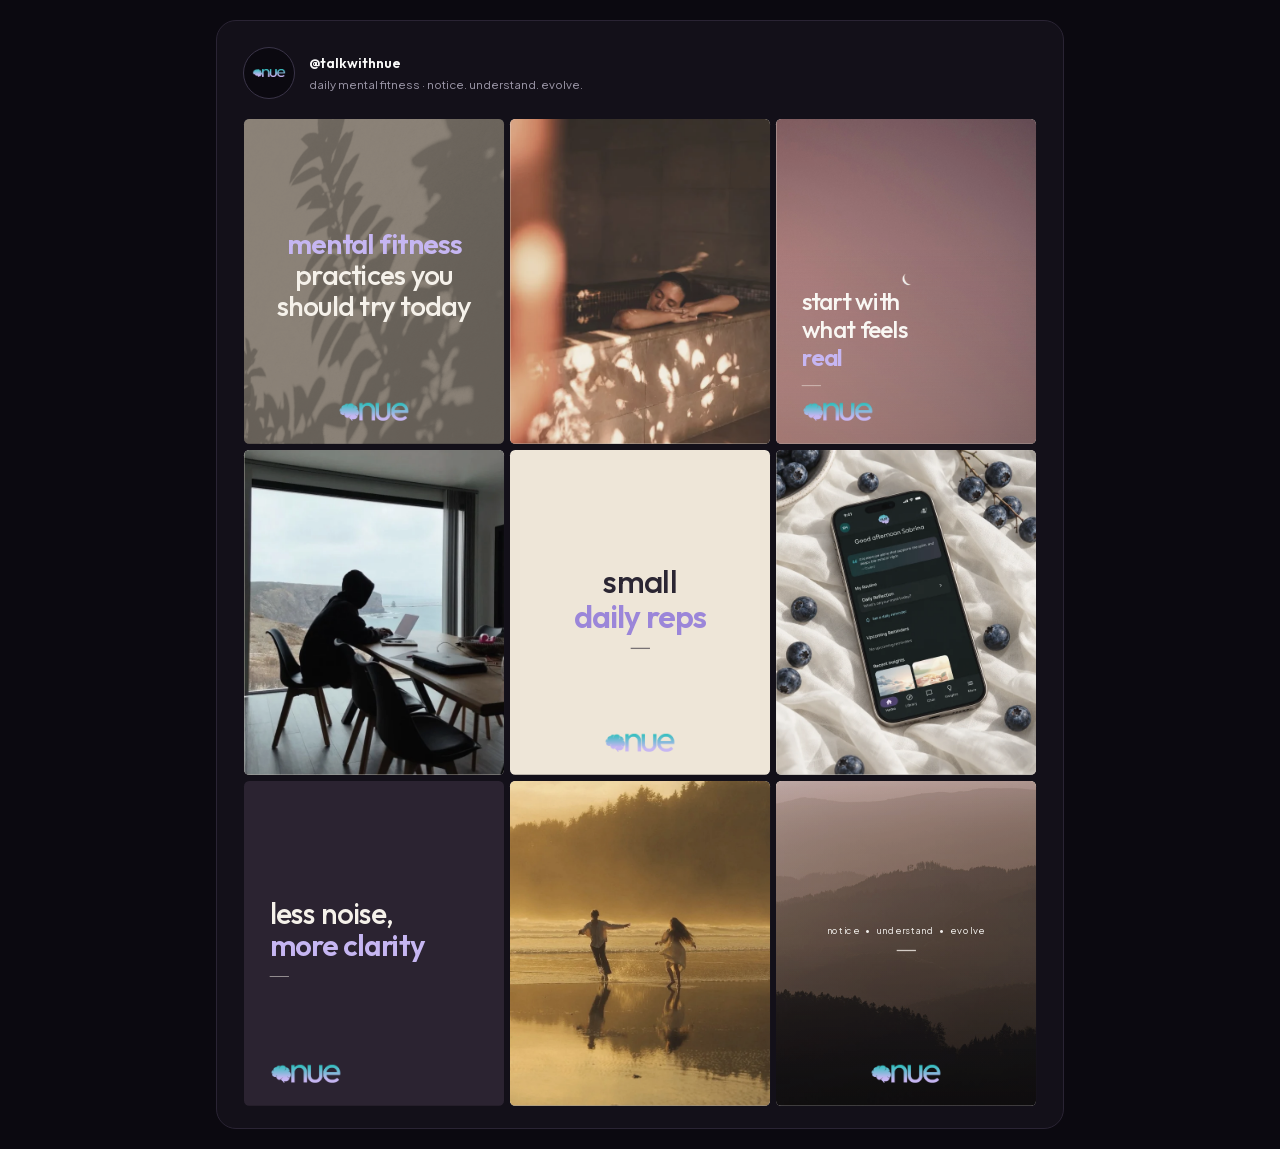
==== commit f9da2c05: "Grid versions: swap in the latest standalone export, adds V13 Adds V13 (warm quiet · v12 copy) as th" ====
--- a/v10.html
+++ b/v10.html
@@ -367,11 +367,11 @@
   </script>
 
   <script type="__bundler/manifest">
-{"e1e76dc9-f714-44c1-a54d-2028ed79e58e":{"mime":"image/png","compressed":false,"data":"[base64]/kg7ganSAAAAgGNib3KlY2FsZ2ZzaGEyNTZjcGFkTQAAAAAAAAAAAAAAAABkaGFzaFggHU4j5oIZEUr4ds/SbzmPCeWvS/[base64]/She9N7eTo1gwVjAOBgNVHQ8BAf8EBAMCB4AwFQYDVR0lBA4wDAYKKwYBBAGD6F4CATAMBgNVHRMBAf8EAjAAMB8GA1UdIwQYMBaAFM5R4gSBTmRbI/jjxM+aPpzB11zCMAoGCCqGSM49BAMDA2cAMGQCMDFzHRSeAXrSy1WOzkbhPZ6Km2wGTmZ/[base64]/GEFAAAADnRFWHRTb2Z0d2FyZQBGaWdtYZ6xlmMAAx49SURBVHgB7P3r1mXXcR0IztgJyuz26GbyCfipXoCQZF0od5EJSXbLslWE3aP/FlL1AoBfoAD0AzSkFzDA3z2GCbrcZY+ywC8pi+JNFqAnINgvIMiUxAuQJ3rvvWJGzFjnfAmQBJAX7AC+POfsy7qviBlzxV7bcMghhxxyyCGHHPKEyp3r69s/Bra/q2X9Ww/djr/PbedP66cB6//7OcptmH0G7tsJc4wLNvH6+IFc/zbGNX+zfvztafx+J65559Pr728/88zbOOSQQw455JBDDvkEydMrDltx0O33Vpx1Chy2fn5mKTx22+WTeGvDYeb+WbcVhrlvWMx3vBa/Udft2GvDbCFv56n1+5rXO8uyvIPT6W+33+vfO9vfP16/33vmmXdwyCGPuRgOOeSQQw455JBDHmPZHIZPrY7C/fXr+vPzGI7B9v0K4SDsUF8cgTw2fafToMdSzMah8zSU961r1ekY8vbqxLztw+H4a4vf33vmmbdwyCGHHHLIIYcc8pjJb11fb/jr9v3CXZ/z8XkVC+Sf3S9ccdGGr07ubuc81MBRAzvtV8/52IrMnMTtjMe2cxt+E9zlF647S3M7ZfbWev6d9d7vr9f//9Zjb22k70pCv/XWQfoe8hjIQeoecsghhxxyyCGPjWzOw0+BO+vXz68g5umT2efpMDSiVsH/zyIkYy+TsuMSTIRwXet5eqOFmc52cIsymUnlzcEZx/9mPf7X64UbufvWSlD/9UH0HnLIIYcccsghj4qsC+hXt9aPIGw/r4vn+wWXCNTAPTYwES6hslxMH7htx1EXF9Yvi8Kxkfv4YXbhgjnNYISzDIEblWD+2/XzrfXEW9tTWE+t+Owgew951OQgdQ855JBDDjnkkEdStgjc7WNZli/76fS0DWfidpxO4A8hcGdiN5yIAdYl7RsjcZXQnYhdRoLsDgoamQt1RlAF1GiU3asRojkdDy2CPF64E73r928swL2/fOaZezjkkEMOOeSQQw75iEUX0IO83f5u37BgXgvaQYYKQbrLROr2p5suLaJfwmEP2IYhM5/LV0QzWLb4bXM5sowkoiE48fzYW7G1w72D6D3kYctB6h5yyCGHHHLIIY+EXCBx76inEFIg/[base64]/XxvPNIj1bYcAB0S4YLUSDhWNxY5ra/g9n31+u3KN6vHFG8hxxyyCGHHHLIB5V/cn195wR8acUSd1Y8smGvz2Da9iC+V/TtTH7K9lLAOXvrN53vGKgRp+8jD1zUb2Rxh4k2p6HE87xQP5HSieE+0BNfvWxv2SB6v/Z/WRfjj5eyHfJRyUHqHnLIIYcccsghH6s8vToTy7J8CafTl1bw+8x2rO1jhonAfP9H9XQPNnUQLoJ5SQPvk+587PL9FyJ25dHDuU4XHRgf2zPgwrYPxePeTDK/sx5//Rbwtf/2zDOv45BDDjnkkEMOOSQktlPYFs833HVnxSf7Avq8XYE82bT/TEKzto86W2wPEnRcr3J5P13Fa/vv7XOpNDX9i+TsxS0gbo6ePXvnwQ3BAg8kjC+lN6XzQcjpe1sU7/G01SEfthyk7iGHHHLIIQ9dfvX62n0CSBto29+QewNI4vUXVsoryOACOZbRA5fIO4CPylfk5Xn6uDGNy4Rii+jUe7e6/dWdO58IW7w5FD8Gnlsre3f9eXVjhEPITeezQQvUd6Af2yzE5b0PIONqOq7Ox8/wgrVOJkv0hxwDLjgKZ5EgkZ5JGvPjie3xwd2/clyYA2+vv++dgD9563AaHrr8yte/vr1N++qm+b/3tUQ/tUijcITHiRgqGhWOHkX1QR9hbWPvBuf1hkglHZvUzSzKpXx++Xj89JCHIb+yYorHwf5/FPP/r5555hOBKQ55f9mjcdcFdD+dnvXxctm++KxbJlyKxI1TOF8cx0UC80Ka85yahePYHgH8f7Z9Fn6W+W+xz5bCuB7lDLT5//b6ee942uqQD0OewiGHHHLIIYc8ZKHb0lb+CQQngi3B3Plj7gSeJoko6GqAao4g2L6fPgDZkSBPHp8nEThYPXHCIrphL6c+bs/H7D/Y42aPrWz7tP33lcRd6/rlnwBfis7Z6y59fvExNwfOHWMIeVr73uZ5P4+83fvDNVK2E6EJ+OlQeG7UZucO9Pk2Cvu9kblFIUm4mtQvcmlbL5z3fRHKGpFbraUvZWNe6E7H+v1z6/m7awmeW4mNH6y/X1oPf+Mg1x6O2LLgfeb/HPGUt6JevHfxUVXOoXRIV7lRh0kUk1VWhjmivY/POh7pMJrqkm6ORHXB5JBDHp48Hvb/Q5//OOQTLRuR+96KudZRcvc+8Bk7nWweyDFm+5M/HMPyHoBNfCYlFU9VgoMQ3tPYnlTytBum5wE0lrXS6EUkTov5JNfuXxebX46bUKsWNjt+G/juAfN/lLvmv5+26+aCZW5l5tIXGUWoxhlokOlnCpHXKlcYfXT3V6+v316/HwTvIT+3HKTuIYcccsghj65ML5Li0e0fBZ24QEpcSqN9F2B3RixKRrOHJI5fUhpKsKFIELCcWshGmpg9kQ5Y7NX25b8dUbljj9wia/dfYHPMN78/0W2OjBS5KVp1T0mJV4hDsX2yH8XRBtJHTwLMC7ALiaVjiIQyC7elLWNzqUcWb6hNODuXomRkD7eZQCjXBRrRtY8rIbev1n9eW4/+za/eu/e1X3J/+dsHufuxyvvOf79hu4/+OZISB1Sd5OYwanQfj41y0Lke3/uLAcvPLlLqkm50n8leyXe7domxnFcfcsjDlEfd/n8U8/+QT5wQc61f757iBWebkIK0pBlz/OdCtbmc1ic+2spxG2ODuc0nnnIejdMya3ZOc1xMhhOSTjDE3vLylk8uJsolloYorqx6zT6D/p7n/3bf4Gcj6clumtZgyPmipRUaTSaXZ31XGI0Cj/Yemev8t6v1/N2Vfn9uJXh/sB6490vAgdcO+cBykLqHHHLIIYc8EiIoaQAsJdZwvv+VJWZLkiujDVQa+XvBGSIV5kJmBDFG8rA5fTY9EmkS4SCRoaySFFj2Wa2yPjEe2NPX17eXiMq9P96erP3YHN7JWb704jCSRgTq5YRA+l7SUlJV298r2gkZQdujTlyIUx0XHt4Did4W+SF56VYLNjn4Pt/TokTGBX0sIhsgywWpnyuxLGPK9Lppm4b187Prgbs/Wf9+5fr63vr95beOaJCPVx4w/6f5MKQvHPBYEfh+w0v1ZKGBiwVjYOY4Y1KOGtOcq+kxe5VN07fpU0omUYeV5iGHPFxRPDDr/sn+kwSa7T/URly0/ziz/zpvvKWLi/M/r2OGYh9yMsWctZifikt4vz1BmOKQB8v+JNSyPI/TacNdV0k/jrEm430wjxbE406ydrLVE/+Mhb5YUIiMXHE25KmkYS3gFfGaY7Vwdi6eR1IEY0BE9YL4KkawcbqNhJKwrbLvKcki5bhucNYoUIY+/W2OxmUordFPMORDUCcuTuo93m21AUWIA8rpQrErgk2nMebuRRrtK2VdS3G1ftx9d/37tYHXvvJ/BV4/XrJ2yIPkIHUPOeSQQw55JERWrWenRCPM+gmgohaFOPSCVuePuQcgbQ6ROnsb0Ny+jwjLMyJXoyn9AoEsJKajCD8l7QazeClK5zEUOhZ+Or3gjMqFgPfzyKgRnKEEbxGs+0c40IX/+/khZp0wZdSV7ldYDjYjCSO58HLiVB4XMtSmrRu0PDORnFi8REnpRrwNL+FmvksefTStV6vnKOPZWM5UNTLtPIMvrSe/zq0ZVnL3KzjkI5P3m/82PUaqY/higp3Mr/F4YfFESNwLA0G8yU4UX8wVwOUX+N0QlXvzCD/kkI9eLGBABKMjh3uN8Wb/0244SbF9UhQxQ9I3bZHJmOdWmvvFRUrV89cQAjfWWsbj3ctiuXYdxshciOc2ockrreeXNv8tSCOatUOeVNnw1g/Hovnz26edTiRGd2mYyxaf9fIYKtuWQCcinM0CmeUII1Cq6NXERRYjDVY0poOXIVczIpI3R2b+Tji1fbWkhVku1zkX6SHSSVxUp5lvrH6QIK0nRQZKNEj0+hJscRK1XLMHbds4GjRz/OZcZ3mpNqokTGqUKKKAIQHP3urre99s22IscQf2p7pGw8dcDn/izvrlzg/NXvm163uvfwrH01aHXJaD1D3kkEMOOeTREI1I4WP1smfpGZkAtCewNlzE/R75mV7VBUmijx6Vpt/JDb8YUReQWMoDgkRFr5dcLD4i6Xh8PbCnr6+v1nZ+fttiYXUsbs/nDWcE6Hg0e7pub4Mg5dluXlHachmTBS48mmoa+QpoLFUkIAhct0QwLcO4sBz9yCv2iksCy88JNyVuZwKslZPtYUJKaxtlPS88NmzneTNyy7SBMp0pYlKjjdd/rtaP11Zy96X1+8t/9cwzr+GQD13ed/5L5PYZKd/Wp8YBPX9RsVW2pU6R/nH4i3IVAN3r0KWMEuU+nFTvezByPNqFTA2wx1a5HfIESBAr5mfRieNR7orQ49gOxRxj23LOQMjTruotMvLEHVIArnZM89QKGLQnR+T6YtGUeMZgqn17pNtImVV1L+V1yJMiv359/bQvy5d/ePIX1n6+nfCS0eKEHZDA8Yw2JyQBPKN2C7Lym5qBnDzjerMc/dxkwBrG2KnPxZwJVcnz4bkWsRtkadg9G3vURoDGsItAPDmim49UZVrErRWTChvz0GNiirFNYG6EVdzUoXwJAyoYmG084T3VAjbj/7rP9PpJNYDBIy2ghGfzoQGTjsPt9dvdd2F79O629+73Dsx2iMhB6h5yyBMk2+PPnwZuv7c666sluO0VNXcbEkE3yfY4xzsmf+8Cb791POZxyMcsGrFGAAfd3/E8krfvEYlGCI9olpsjz/YrXam/Ivn0kfdGCvP3vq+eK72LD8zOJrFmdiPh/ChLkLkvrvV9zm0G8CBQx9iYtgAxiVRL0F7Rt0kKkfwkGamkLSQW5DLBqX2gYd1FjO4XeSN4SShD95gbYyPzEiJLy8Ly8xm+yn7UIS+cydkFgG734VOkOHhPd5w0r4pCvkAM0yGTJhnOkxDl0lZX67X/biV3/9f1vv/XQe5++NIfGzW0aNvhOKfofAC8Re3pec4V6pDpsWuLl9WgRRnSqW1Fk/O8FaULpWR0WPOx2iIU6O4DQVDtp+77B9WKhxzy4UpFC26iEX45Vm2aCySR8ll0yKPfxRNZTpBgi4wznHlhyktNRk5BzutRznGOTx010i2zReZZAYBxqB6tP+TJkm2vXOx4y+74ieGe8fJNbGDUTTnECY/EbgyBnR0VfxtYjDq7PR002RQbEb+VCxcQSNEO0hFb5OnIN6LkBT+bELFuHS4PUC8zLZnjsEPE/yc3GeSF/8fxunYr69LtZq9ZlEcgIm2lIRb8sznbpAriOF+HBoBYNE2tMtc563PrirDenv4J53/PTZoinujR9lrHAuxLv/b16xfXsfDSp3D6xhG9e8hB6h5yyGMk22M3f7864PdXXgVjI/zPB3G7/96+/wQFHwFchHh+4fhuj+WeX72+3gjet9fjb68//3r9/tYKI95eVwbfwiGHfMgykXxnZOcEOMdlJHP7lgc4i7S8mB3mx56TpFCisO0TJo/3L1Nkm9C7fQsATC5dkXH+uLlfv7WSuT8dZO7drG/UBXQiipCFV9RFgX8+eV6+xX4w27iiFufo3TO1lekKmr6JG4sCyTN5lg6DT/0r6RRqHwW3s60RMBFfDaGjEV9KwDLx8I3SfzkbE8793NIpGL9JlCv2Hw25+0c3EYE3yhizV+vnq796fe9/PsH/l7cOJ+FDEYO2fc2DeZDxuNFJZJ86/Uj2r3mlO7xpZ5oIXeZeHFBbXID4pOY55/YrzYXksliYiWjyfKR8zG9Tp3ikl8HvPrvshxzyEISLDcNQxBzgeDVZiLVS0cQUyqAUEZtk2dJ0q9ggEsnN/mtkbpWu5mWVpBZ6JdqSxM78vS2oxgYPwIyTDnkMZfP1/m7DWW7Pr935OdHpYwgEkbsMxQxkHEK8gA81/vbRpc4dB8jYcABhBPZfsautK187knWytDkQF4K5OB+5c5p4ZlVR6LsNca5oCM73mF5p9+wCUSo8qlwwuNhlbGVCe7YXnmS3C1YEt12o6P2ozigi26KujYUWtnFF1UOMXBK5FnYy/ZFxv3UkOspwyf5ns4z8xnwe6fG7if1fbLlaM3rtBHv7n1x/4/WncPqTg9z95Mqh+A855BGVMOpPr7b4aRvk7Z318JWsDsq/QwQaTt/LeM2iqZnc5Tfft5G999aj37i1fh4k7yEfhqyLCC2myyaSbpBp4ufMkQX9cX0O5BzejUDkQZyTx0LagcTYB5lj+jsYjiCDC90l8TIQeqb75jPPPNK2eN8zF3h+rdTza7k/e3ZBEqRGb6BvZREkI0492uCSeH4MRxs6Ks6iVhnppPfXdmRWLyku5gmd1MIcZQyTcVEOgAypBrqT70XC9fCXYvxKhEwbad3p72mmp38TRd3KO6lql0f5Z+flbMR6eTPp3CBj2Ny/crx9+ReXX/369ffX8XCVL4HZHc6TxhvF+2qiD7o3Ld91HcTbvWjbkZyCb6UzGdMl5oqTBxjpTGrxbKBVAehETwOxj6rdw855dR/+y8fiwCEPQ/7J9n6hMEvN/scPklQ6nBvmvUl3XxKST5jtfzzVk/mGfj/5NP9rIYTplOXK0gXxdaGM0+dfPnPnkcYUh1yWDWv9w7I8fzr5CzYet9+lRX+ejQkdKpP9H2MCZyvGHIsgIJqRLM4wTeVrHTrr03RcdFRcdjZ/9P6agOrR5jGJbvWChwYhsTPvrIIE00o9I8G4PsrB9pF8c5uWtq9ttcyM/63ZWpLSCBSrINFj/q93rPbfZf7bTfZf8g673ex/4t3V5gYW3vyir9w69t39RMoRqXvIIY+IRBTcisTsS+vPOz9cCdztOJHesn47zY430MxhJ8L6g1gm1/tkZa15ZZrunMouW2Tws+vRZ7fF31+7vn7bsLy+otSv/eXxNvVDfk7xAF+GekN7G6WeIWaEnC0KFi5v4z0b4bB6FJNbdc2PZgXwda+x727zo1TA7N/VS1EIqi3dSBLHMmOTGNnL+kHcxYcmg8xdnv/vOL2wNsJnLnOKylnnlhld9aAg+F59fRRwIYlOMA0yVNE6FSmokU/bv0t09wR2ZdsN8ugVKZUsqhC6mncowrhjQHuNkgLaOLPKO6H+GA/e2LAILImxST8FzF08M8MFkhXp6CMXGtjemr1EUkJS56c82stuEb3vfPgxaO0trbvvGr70a9ff+JP/9syX/gSH/FzSbCmj62KmhOLYfyx7b7J/6VguHi+0AfWixXX7JST/SSrJ+sVi0r0y1nsEfHuIVCKqckwa9WWxB16LX0sSuCSXm27+NA455CGKkRPqxElG26ZaJFHqijlyh6WmNVGqtB6Nlqi6Ee87rsP+QjOQ4RmzUxdXxl7tiQ1iXvP+fY/SXMR0JoCMsfSyNdZgxyGPk5DM/XvH86uj99nCoIpxEaSg4qFhSziuevQ2iiCcxrm8ORA5qOIRfypygoEtyjfxh6IU5ByI3OSJDk3elAbll0CKPBhPhUB+Z/kLMJlgmMI928+T006BsMZYwISUiveXIp5pz7JwxmJb+QNya5ac01Ln/45YE96FLd2/ZV+E/c/S0zXISH+vetL+22T/aZajskxkNJs9d3Lc/c3re6/ZQe5+osRwyCGHPBRhJO7qyn151drProeuHjQhFaWZHOv3WLtyom4xk13z/e/3+9JxNde2bdVguLdalj85IngP+Vlki9Tl6jiKPRhIZumALEe5RqcAxfbpSj2mFwOl1Go6oOxdEYzdwZIVfCTrVeEMUzmDMMkoz5mky0zX//7qEYzU3fZxW7H8q2vBrjDtTXhWLweajwBplOnehObhYFTE4oV7mzdw5hig38A+gjz+BuVrRyiFn/jYuXk9rCrRjic7K4vN/Xop+yIL0APAW4U4QCMt83aJCIcgdNWgrqty5JjMuktk7ij3srQ9UKOOfZJIXae9WVneH3wK/szhIPzs8mvX976/z6NLctnIBkcjes+4xXOM2HZ3j3y6lBqd+aG4DLoQg6QOcIMesvJNW74XfzV5Cv7Lx5g55GHIr3/9nkMfZ27j1GZILXoQRaCJbYHa/ySEcNH+1/3TvGzWAGk7Y8JPepvE3bRGKE915CSuhaI9je8dkbqPhexk7rpwvvbhC2sf3pYIAt1Ko9tolVpdiMhSl8jcsv+58Lb9e0rMXCOxbR9yhrXzGiU/8zzzYjr7iSQdo5hFaraI1fOtypgAYsEjy2Rm4hr4IDxj84goi9XcLN8gcVaP0HCpwzloi/RN7J5re+hWXLLA6RGBbwlEpw6bGs/b/Ef2447UltyqDF42WnCjPHk2RRxnpxnecSx/vOCpr3z7mS+8jUOeaDmU/iGHfIwSjzE/u8C+jLGdQr68TN2xGSuqzNfhhvv0yKU00NiOYUKLJjjP60FiF/KxfT9e/5OngNcPp+6Q95NfW0nd+mWN+BrHbmIOFA4pOPMKAzi7zc4vT6IRhL5ozpwVXj0riwZ69pOKFYfvBRN2cJz7b4+QA7aRuWtBX1zL9aUEyQTryxKkJ8Xk3yEFnvczDYwjWpbRgJciSgqLxve6fkQLnjJqIdu560t5nC/KnPvZSvoQYJ5ljy087AHYqJUvHI4br68tQuDohC7yCb9+bw4YGUVxbFTVBMBH/mf7TddWJJbdYbNpmCJXLpQdEiGddy720nun058cL9L84PLrK6m7Nv7nIH5nDEG7YOszWFsWo1K/SMRU6TkZt905TbvsMo1guNTvk0NoSvpHxOJGMsW+hXnLfC8gvrP5LZz+h8P+H/IwZCN128i0jn0n+1QKE5CVSAPOHtfpqvTMyKv994yk9CSwkIrZYGfWS1lgU3IubOB8XbMBzP+7z3zpkcEUh5yLkrmL+IGpq2PMNcxA+7/[base64]/oPxbdsP9tY7t3D/7fX+d/7xSjze+xic09/aiRJ77v7YtuB2Pzvr9W4yOnyse9S01Ap/3QM8aIJfNk0fTB5876XyrsdeX0v4te8db1U/5AbZSd16/LdhLx1V1o6NI3bDdeOII2eIo8hDa/vlVmQMxn5X8mDT7li1MmlkgkY2yp6vPao3AVmsvHfM+CjsfzeeHFheXMv9vE1T2OdH4+Jw/x3+A0gwMoAICUrVadja4IT+nFpB2fGF14zrC+569Fc8+g1cUnXhbCzgA4VazhG1uqCHayWAlkjGC1HeBbajqGdkmUk0F/oev7kwsMQ9Xm+ILgelHClmWO2mDs/5g40zGUgWeLS/zJRyrExn1jz30nEa9WIU9PdXdv1/Obbb+WCykbrYccpEkO8yB/zt36r7cO5EzxE5+eh4zo/zvabVT6x89LTJISF9pe9xKQo8r9RpUuW+dUTqHvKQ5Deuv+EVCjeGZ1tgbKRJqMp4eoREL+1TTY34h0+CLIIjdM/3imrsKrUvcl7CyvnBSSTljKxVN59FQO5fV/JmwSGPnAwy96kVY/nzawfehth/TPZ/AsFDCi0hMQN/QOx/jJptUJ9GJlZbjOCM1Cxsizbw1N3LyNMglgd+6NdEeplKYBFZqKwF/TM8kguJ5QTUdKsGyPMQcwjFKbRynB84c4p7O0lU73b+5Lk9kpSiMgTgUyQwJrvdAqiT2I3IWylvgeJm4Csd1HZezf7LPitLRAqzfj7hx0neXi96+dvPfPE1HPLEieGQQx5B+a3rb12d8OOnTydc3VpufX7VUE+vf1cbIXpu3+pbraTNNCcuUj0hK9Frb6/H3j5h+cYv4f69v/gQtg5oj9WsZPOlsujK36Vj44gu1j3oOn6JR0FwTmtBUtLnkgF9PFxdvt6OvQ279LQ6CvVK6e3198vbC9YOR+8QlV+7vndKJmCMm2lqBNAJwjXHuBBT3siQ8aWuvcF/SgLv7FwcCww6vlmBwguPVgG6Mj+dsEBmAe9Qc/dhk7q/fv2NVU/5S+CLOQh0p0euo3+iAiYoGi2YKRo2Gc24wDo4B9RL3aJOzGb/ZUQgWBKzpqGj9Ci8tluoyBOSrSZBrh04a0ZCxhMb66OzLVLL2+gAztrp4uVssnFIyuVgVCRwMdpjcvCmCBhIRI3NZJxJWpbv+yDbbucjsUtGlesWJy2Kxf74H+P08r0javeB8ht7pK59bvzyaHW14fWyE4x9va0/chrXRd8PZ95b141HNRFPtIpu4hMI3WNUtth4kc5rV2c1x+gllRcyD/pQFQtOB6l7yEORldQ9yTw7s9WCiy/Hx+1ywf7rxMnUUI9N6zTgVwtT6BdhdBQlohdrZW5emCkdPKvsigDeE/nOQeo+UjICkp5acdbphbWLPjPb/+1rRs6aknJCBAYuc7mWOO0m+y9bZTW+9n3tv+KStsWZ91VIwUcCmNBwSwEgr7mWMA6J7SKSvbCQYDDgPP9NBrE8PQWlbZNT2uhLo4IyAFywp/L0lWvjzFtbKLbU7S4uNam23/6zDHO2FUny2f672H+2zQPn/7n9B6rkWwKrcvjKCfeP/XafMDEccsgjIL99/c2nf4r7d1ay70vrquKddWDevqgX52PiSNzsmp5LszOX73t7VaMvf+/nWM3aXnjmuPX8Wo+7dhaVe3NZ3q/8iRPFTDUShBab6fiU+E1ydp5py+pfHJ5JFy1/XScFecC1aw6v2WFUDgnZ3lStY1zHWp8jRVIpuTUjqYHN+JItCqPN4poWrVtcRzxb3wE21NfKDBTY5cp/4b64Z7tie5HDGSsyiI/vPaRHJTdd9R7sVdu3gqFzMMrY57/JrPaLusVbROp+5H00wEh3XJogfCSlgJ4RUeBj5FRy/gHaTPgr2aMw8op+TdY5Shill8gHrd/IGhUdVaPUyzmQfdzQdWgpcghRNvLtb1m2dnfPrUe0xFhPB2Q4R6z/cGj6mB3tV8Q3bFqUI9MXzlo4aUZnUktj318H97859lC/WVZy6ftrW151R3aX8DcdPTJoGinzFiYhOcbkyYHu3IKPKFiBA1FQeyK5TtO9aDqTQfCO/ELpSkgUb5zKDpb/IHUPeVjym9d/dmoEiJCupUfnaD3kkxqJN+QR7bweck98b+dGfqDeHNF/YiCFPGI0oSc+KVxRUXc5ydIA03bk0zA5/20ldb94kLqPiHzhT//sWb/lr6wdc7UfoJKWp7zO/K0pgnOo7iIBE2vk5XYjqdnngNh/AC7RsfBKR7CM2hcoGTxhHZ+f3NB0WW3W7TyCtkCzLjBqJHq0hp+RzFF/nLdfJKWLom3LrQFsWA+SyjGJND9tq33Rk23Z5n/MZa0nMaufLPu7Qu0z/8C1FW812X/FDHKyKhk4eX/QIJWH21RGtPLtdVpe+jTe+5NjYf7JEMMhhzwEiVXLp1eV8txKfl7YkqB7NecH1e/xM2e5Fs7ktF1OuHwbangk87Kqv3/93We++Do+gGwECXDrxVWD3r2U9oWs85rS8XE9DC2W+AHSAmR+xvN1btT20rVsk19UW9xcjo3c/dTLxybun2z59ZXU3b80p8jmA+nsNNBY+39GChq5ICvYOa0K5Go0AgHdPlYJhBbLF6hVvm4+6R5RG1N5cU6qDYSe9fjeQ4iq2aJz148X17J9Nuc/9FGyIenwJhmuER9FKg5M2uBiuZ6hRUY0okRIOArdJnj3SS+hg/0goSRbeD4629MU5Nz6Jp0WKXo6GULqWjoGbmcOiNSzGxw9peXubRfpeBiJHl0hjtAFpTmDfM3roomRsVZ8np2Xs822c4fuQqXHdeEIbvu1vYxDzuQ3N1IXuBrjYKn5Pzq9kam1YOA1BkO/tTGSgzfUWk2fhnfyHupIL/oeucg0+tkvhOJGeRqx5XkrJvU8VXy/9yB1D3k48ltf/8a+pVPqXJoiWRDUKEliAefv7TMiARnjJrgCqqf9QmSti/2PA5iJNi7sMVJxv95aROG4UwmabosCN7kod+Dbv/MlwyEPVX7r+r/eWXvyxVWP39kPSDTl9tnwBwgqOwyOAZFpjuvKnpffKzjY7PwYxS5glbPf8c8l+6+/23XyXWT7ddK61cvNet4J2cSgqOOMzDHNHHEbxhMuXKwpYrQIUkJDjyuynaf54zKvxzV8J4O0QPYf6zxmuC8x//Va7aXats1KB4n9Z54rRoDa/4pihhjv1GocMN3+R8aFGWKIyYIsSme9vXbSy3/xu8eWDI+7PIVDDvkYJYzcl/9hJT4XnHYil9Zt/04bAv6mcxOavKBY/xSboLLfbbW7LoCz+LHF9PqhNXeVOpDdZ/A+shPUy1PPn06nFxb4bYRTxhWxsnFCb6BsF08vkMcsoxEkbCbrWkRxlRVMeTrH9BOo4rLt5dXLZEP3c9rUUpZzpAx0UkBsPcoSz2Vb5a7jp3fXsfES8N5XDgfwkyok/eB8KZkl8sB4OYQVG7H/k6v99SKsnPTIsWn5y1tky36egCtIrT0wbd9rNbd7qD1Vw78yfdSNq/d09BJsAg15V9mKzE0A+DHKtvh0P6Jzh8aoSW/qkrJB83E42xu7HArkPm1NSlkn+A1Ge+w/5s05QDW/lmNS6GEY4mqj003nYhlO8OhshDPdH2Ez0UfpfMuLJTDvS6j1MkwP6fLfioDs4R8Fxsf9296/Jy9zkINF976t6sZj+MYXU9EZijFnGUSy13Epslyclf1NzBEBcsbUzYdivon3UQYi0wVQ9tl63+zHXlrJy7uG0zOHDj+XCxHmYz6VLdy/bjaYe01bOMAkmMZ4jZeimKXptTExM81xnddc2r9XAJK1JwyguCTUqZSberAREpFXzP/[base64]/QwFMzX8AWVln6jr/wxJyFSbb0iOkIJush9qP5COZJLcTsnbsbdWxtP8L0r8ZD3Rh01tLD0qIlOzM/kfhuWA0rHwn+h1X6+FX/+n1n3/pU7j18r0jwOqxlePxjEM+ctlIz998489e+K3rP7teEdL1qk1eWLa9G0MdcW0sSb+4L53LMCbUzEP3WWpQ/hm/A02ZLXodxqA3+Uu16EjiIO5/eyWev/GAqu0k9Y+xvIn7p5duwW6Psu5GZt+8vBRq/BPltLIzCer2vFkXls3qHFvFMl0JC4h7Exjo72w3tBZEXKt5Zp8A7X7mmX3iY3P2LNvUbwojmM6Cuj/rHI0zvp9eWq+6/u3rP7uLQz5xkphu+8g3rBNFKXlYcydWvT3nP8D1ggSUOf9BCBhzqB3PzwzBGdBnOGr7+I17ElU79ZCAy6zHcAyzsJy/TgInAV45lR+DrKTb86dVX62tfCfmJAnvwZgXgcu2zfruoHUQ3NFOO1fq4WSmZ5mRhUBv93CwU1dEXlb9NfI3m3XJzmqaEK070RSE8F6gkUMRxgD7bThGSGYfltEbOW4sR0CUX/TmPg5isSvIe1AXDpKa6VY3pjZclrBvQiyEzs2Low3KxO0pxIG1vZdA8pa+hoxFC8rWo8eMutpoEwyQHhq95KPfw5ly9n/lHmRCWU1R6rRLeW+Zpu331Trj3vytNw4d3kTtP9pYQY6p0mBIlOPhH7racQ93Pfo3I3jDudwdQHdioEij/NxYmDHULGf/E43FOMqFhtSFzvlv+wsILUeWzIO4t+p9yCEPRyzII45xqN4k8yKzc59Hfm7/N1lixixm3TpGFO9i5/af55DatNt/6n4iY8XHoVtj/tdEYrmifkEUDp1NcsmPmffQ5AvX//X5n/h///7aZS8sliE3Nve5+quL2H/i3tTTav+tL0AT46SOhmDbsA+G1PUN06T9RzyhUbjHLey/M8qVpVcfcxpjJhGxxCNIe6JYy8NuhM1QUhT11FzOARR+gta9UClnd/zrAIluh7DPJhgVgLSHnHeWg/M3eQRreqPwm5K2ieeHfYRcN2+VQVnqsZlm/xG4cf+XtlxrjVActMnr0WUgt7L/KK1XdRf7TxSduN+fexfvXn9h5WtwyGMpR6TuIR+ZbKuVP8bfPf+TlcRddcbtoAHGyd3mpJcxPh3UsqidvYdxikeAU0PmJ6kfpyUxaJRR26PQ1JGSzAjntCzj6I37vW5E9U9w60WMTe/BfeZyhTGryYhdq+gt916HyNen5ye9yA/o8xwtimq6t8hc6w0K5IJ+2B7kg2ZWZaTldjWG2Vf6W9rUZSlUMjM0yxlERSwzZld5S2f9cnVyf3VdAHgOuP9HR8TXJ0diKTq8mxrFO0zx8nzaPTliB7wpIOmSDgb5JtOe6SJX7q1eHBF3EB0aEXbcW49Qex0bidTtLDpQcyvoRJeJaYyw+Ihl08U/wg+/uhbmTltoatsqoOa1tCEY/IqOhRkkuBKPSGCd+g6jU9ghUduIjOX8H31lzohZ1GNuEZAU6z/sM96boB+e7ZyFF8dDKlUqP8GxRGDnv7GhRERjLWfR197U4ZLjrSg7Bu06KuiX5+LmCtrQPmjqOiwJI42z7t72ZcuuzIjkqOrWBwtJ2zo+6heFtVh44KP9ltHnxvxZd2REPPIx4/IUTIzLfuT22jCv/ub1n33+O8988d/iEDYUPfuYcwZItPl+RTQyr6c25DVxVldzsZRqMhkvofPqCYacO5zEMepifGaPhx2u0KxSqJbq02UCD7vuLFLN/5wHhxzycETsP5J8Ub1b3ocSOECz077sLFfh+/F0BDKBDKaEmtDKK6xCRjBmvj7NU4LzYZ3GnfE0RmIaoG2wuz2qzajGkZBbW6I75GOR/9v1f71z3/3FtTfuYO8TaOxrLiggt7FB9F/gDVfMsve7RMnm9WO8pP3nmmzhBCKzAE3d/rvaf4/tApbEO7WOd8H+Q5DUgBc5ZonPB4YDysoRLwlOy0J6TQQm7g23swyyI2y0TmRkyEoCptutSTqx6KGpGLdBqDbr7RxP49HsjaZ2dln1GVrZiXthxKWFjTI/+QSfNsutXuR6LsnbvO1Klmdcpfb/FGmZjJMGK2cpnVRXrQvzy2L/73U8f/kpPPVHR9Tu4yVHpO4hH4lskTo/8R++ufh4ozrXDofyQ1qH/ru+b1dXJGisrgOVRru27ERjVCIdfprm5Zb3DsxnAqj2m9/69g0vSfut629d/RRPXa/XvlDlyhqOFXuXMpilmdx+L1aftTZa5zMC0Jgy5Jrebswjoge0lepeq7bgmaWWPfXK/M4yan/keW1/pmFTmcxiZTGOsb+B1o9cVTZHa4f12x3zW29+4fpYMfyEide4qNX6XFHeL6kVbcQSBoJoCqBjOe/T16FuEG1Domob70jgm+h1I7wWYcN43pZ4DD5A+F4ucheWW5h4m+8D2RrTzc+PgdDdnib4kf/3N9evX4JGegQILm0BVFRHgNloKaumyug9OrFUbztEZWQU5JFXpq3OzIjOGNcxoqJFJHhESYgeifJkRAnPLeWJxHEPJr6il8D6Vj2b7WCF0OsUpW3sNiKPGHvDMQgizeTxx9GW2Y45fpOhZV0ZNVH2oPZWJKFnWi6nv5ajeUkzUzo26me0azzDyPAl5olJEzD/mCw+It17pI/wiYioj1Z2kI13f+ELX//G98de859syeiYcH6t+iai1R0Z8x76iuMp+7RH6yUyAriYlfOw5hvxxyAVnHNgyfmfYxx5P8na0MXoDnHOQciCLDWc5Je806dxyCEPR0L3u+jeRNhjSqReK5o09PM8F3LOrCTYkqRNpVu2AaWkFf9P9j/sWzK1iV8k4lEjFMteUUcndet84sYur30f8hHKtmD+T6//7JW1Q66X/YWzGPbfh/03m+w/Ejmknqb9x2z/I6q131vn6FvlE1dW9p/DsPu1VjipdLRgwCidl/03nzFi+bZL2IHEGGFjmF+Si4hzcV/46cWili/pUn4hcV3wf0zctJUjbbYHNDI1yWr6wuZorZGfRkzMtBP/kxQeHMGmB8reWllqtnxia2mbJPMjr+1z0bbZf3Nh36b5X/NZZnYAzG7/F5/sf/SXq/13sf/pM6HQG1Lnfek9f/fNldx9Hoc8NnKQuod8qLIRnquBu16JjVdXxXG1HWsGyaa/S+eYGJUNtbuQhnpPU0pAkrd63XJm7JCGSY0ej/0jnP41bqif+bvX60VPWyuj0TK0dPa8o0zbqcXQyNis96XP+boL97B9/FLb8LxP7au/2z2d+Nb+AS585/3xh3beJpJXymJCQpMYaORNluv2+vnKF67//JUtMhqHPNHSplCMqREOWxyCg48JI0ErwGWfSGe7jlt8GJCEGwhaCtTC63Pc60KzxlwW8LOfP2nUwRipRkyYYBLGlXvOK477BL9MDxoh8OHKSui+uG15s2ZwtRUvHgmD1p+l1jk7QC2jCEol5z1J3lh7BH9c6GdpEfhu129tkE6IzH/IsZSIjhp6aUQ3lBPhBZYDrEIisiMtOuY7aIaQZjBtdis3xJPsjGujq2WjCX18fRRciGZpG5abpB5cAyMqunEfxPGYbj5yOdqNkReVJh36MeqCFMjgTc+oyXLG1NFKp0naWdh2sQXIPDEiLreRMCLUIm9NrexPzJXx6KldrT1+/dvX33wan2RhZCsV2b4/Ikgh5RjaZJA+Jy50xNgdQ20jdvmorhAFQ2PG2B4Z8kzNnd1JVV0n82Se/yQKEFFZosc4xZEO5TT/s0KCCw455GHI0EeeFsa85s1Si4k2665xb9mARex/RlWOa7r9t5qvLvZfcTvtf5VNST2Wh88qodkbxQxK7jntsJBEh3z0skXn/tR/+ObaHS8QwaStps2d7b+J/VcMovafxyQiNDEUyTkr++9q/5HbeJgVCmLI5hmRaoKffd4eJH0zY3mdyEkxGGdBpCeYqHBILdIb55ahkbhEZZx1ntHtaZukrEzTBYWMP69yDZtpS2I4zn/LBZBhB73mlotR3usRexmHA1JzM0rAOm+4lvO74f/oAlhsBTeebGF54NnYcR3MJOo6F4B4rw87nrrKxf7buSVOPRP35dCKxBNr6sDwJJ0/s37/43Wcf/XOyn3gkEdeDlL3kA9Ntr2EFry7GrhardykyEorEhDo7kcolk4OhBRsKsXjeq4G8gxomLbuZ3N2HcsZl6yK+Y/[base64]/iPBf5mXW1MMhCjxc8tMg/7YMgxGCZtiP3hPCgObMcAqYrLiMfKY8xhLHXejkZQDosoi/pNLRIRbZfRV6g31H6l+V2WrEedbNbvaW3c/QMmKKlEwcSfj4BegsjF/ecTnuWsZDpSeaZubwUyFVb79dDZgAy7dpzVwiIyCzDiZEuV6Xs3BPJ7Ap+/83f3hcYPqlSbmmzpxk5v3jpJEt7iaYqLi055fdwnCtCPufiyMBn+7/nxzmR8x/deDujehaW3S3nv2mEMExmAa/FIYc8dJns/36oyCSEHRT73Oy/RsvRFmY6XvYfiv8n+594BGeT2sPq7HcvakfVHrDMVjpi/DtmPgmqJctqOOSjE0bnYkTnXtEo2mT/qetn+7+fDzKusJNl8FGqbUZzBnIaNpr239P+Nwwp0akIjEb7b2GtG56Lu7jPvhEGcgFa7D8cjYYmdqjlcuiCeti3qF00xF4my7uT7M2Ko2xJthENnIcZjTmGeEKP7QRFfklgS6RqGcEJ/y/UAWHrpDxJjkcdTJ6ZyfmPCCaJ8iuG3su65HKRqbVkGffFcuJT4tH4A42szn/UNWzDbEux/3Vh+j7V9uOpA2qR7DfmwevGqPjyfb9//cXrP38OhzzScpC6h/zCEgbu1RVQ/PGqDvaIylAOpdz3T8/joZRRCkoM4YU/rmKmIbAJHtlEhMZ3RP5Uo+pQbUVYZsLS8PancP9P5jpuhO4tvHu9ar4rg253gFYOLVvfY6fK0EirVnskycnPRhJrfcXoJHF7qZ3l9zKVAXOZBzgcSsG1/N7y176i09fasNVM+k/KnPyxrGaamUYytjRXsHu1beB+ELtPsAho2fFMg4/OhRmnkzUi4AfwlCgXkLiLE96gnugHhzyWhZxHJPZIb3muqifQjMgLyCp4lFLnP4nHdAw5ATKK2JIY/DBl01Xb1jfYHgUMMpePcYtT4QE4A6eWDslovqAokzw02XB1QNu9mrW9RGhhK+rVCKQ7veOVvwuIlfk/ELTEVYSEk7BAl53qZGJkmAD/ycEOeOteGB8azc1rSKSSOM1cmHP0bhByw23IdYV65DLIVCHTEM4TEmWHU5/bTzT7UqDbgT5mpbxjwJdjhuyFmDqcK9G+xj4C0nmCWUZeWjS3nde5FljAtGJsmdTQsux0qF78pBK7HCnV79B2H7/5qHWQq15zENlXungx9VVz3IB0QHWpYXbmc2Gi2/9cDIlFBPAlPSPv2G5EdG/YcsmDlTqI3UMeooT94Vyj3eY5m3yUB9v/kBvsf5LBpZ89dTOJOAxFnnrdPRVpbk+UeN6hT/sg6kAkbWnbc763+X/IRyN39r1z//7Ntd23reHE/m99fCosSAJ0267Du/1fFE/Q/hsh7jjf7H9RkoJlZvTT7X9behhjyQyCr8cZ0JoAtchf9KNLbpYY0SwxdkSOFrbMMlumrEEARfwahAKP8UuMmUSqE0GwqLKVReAcE5LYIngokKMXZq22GbfA476RPqf7PP9xNv/PiNPs5zlKXgn8Mf/LT/FMK9Nu9t8Km2b7n9t/5QZm+4/J/i9Sxrq2nhJg2fLFbWL/x0KBf2799uoXP9GL84++HKTuIb+QbATCu/5316uquJsgh//SYCSREu6fRLU1Q7GnWGq3/RJ1TOejpeuinHnOyxB1onX81gip2t8WL1+K0r3l7311PX+VBCrEeMU1rWxz2ak0JX8BalDgFsWU1M9yqbrRRE15Qtokj2meCm4H6Mw0tc8ul8IrJ2Pe/aq5fAoGNlnmslggmuzHVlsauKv3/L03P/GP8j6hUoAooBJG5Eo8BlSj2HJ8WMw342NJ2z2iS1wAWEGeIrVIWFlsBzDwzhhrZrUooyAUjSDMFCTKkyBqL/fiStKhZlkBwQ+R9vin60r6/rQEcAXk7twxByFaZMfQu+oo8CggtBqH4Zku9KrX/I62Ge0SqYBxT0nJRt5C+kn9o3+cpaheKOdkAvR8hC10SzjTCMdB9TPYh5Inoq/yjcYDuDOftB/xqGSC9dKi2oB8rNKaG1Wq0lBxLIy04WWmERYezkSmYtVWcWyJVq65Uv2V9wlwD11s9ZSES7n4CHJFd+WYUEfGelRL0CSxt2rUgm0AHc3GrSxiCO1Jv/Tb13/21U/adjo5n9JdZtNGO06P5eJSH6eFBZJoRRvf0z3qZCMLUBoL+6JXLh5zBLmlvvJaWPFFYtSZQzp9qPmP3OuRxO+xq+4hD0eESOG02Mdovtl+HBkQVHR26LNm/xG2fRF82mZT4BTeny+hQs1dFMIl+PVaNK1H5DE9Bl8VCP+B90AVf8vnkA9ZtuClL17/2Sv3YddrB1yVfY1FLkZ4BvbZb6Ju34Ux2fKEj48b1P7PPW6i0mf7n38md+iCBO0/x4VP9j/KkziWi3dWAQmz/WddFG9g3loir3EbZR5Bwq18xHhEQJDxTpvD9kXhlbJCta1DBgLkwvhoaSGATbEM8Tn7T3GZkQAnxu39lfY2jzHdXOwR22fdBnvR5VN5vLCfmftk/23+V7bpoAaY8sF4hq3bf6ZgEYCAyf5nfmL/iY/ZluvHi1/8+p9//wiwejTlIHUP+bllm9Sf8n07gjOSLZXH9pGkAcqlAYpUBdLbVgNVpCuE9EW5FOmAo0EfVbp5fV5nzQnKNLArsLf/4sLL0f7H6z9/ZZ0oT6cTm/eIkkS5O0VAT9enOkcjLTWF7RqNAh7tgCkX/q66L5C00Q3CaEODlt80TZuvrjIvsGZQWArtC71zmZLJ8njtJ1zRuFF/yWvOSeu6DLN9+5afjj0an0DROaOr0oTHBf32YxlxmvOaIJaXJMg0eVAtHbmiDVEg03Tl3CrCMu8pAJrRAQ0Au7wYzaIMDtEBbkvN/7Zf7S8qIwry9Nr69TMJdhHgthabLN1KIb1HaRS7D4BZZHebi3SBi5AOYD+ah04F3CYiafseUbbeiG6XPQ7ZTswn7me0S+aRRCIfOReyHNFX4myUbUmneP9fHY6J+Nays6QIJ4zEv2WkjVybf1p/kl1mINFPUG1zfupMcfuJGGQx+LL9cmxKOzfnIvXtOBuLaM408mUnjI5xa06GktbiuIRD0Ora24AR7PVoMsfel9/DU3/1iXIKqGWyP7zGMGLshiPZt8goXTQS0rGWfQntG3Xmx61Lzf+9m51j3etx7Shb6c8RpY4JXiHHl1f/R57hcFMPU+8AP8YhhzwUsXgknjiBxAQxf9Abqb8kChC5UFs6WXR9ReVZeTWK//dj9RRP/A41HPRfkU6AYA8jnmG6lZ/1/AyFfQovueGQD1PurP7Gyf9+7J3LABhdEJ1sX3438WLS/gk2sPYkWd4X30j4iZ3nbghTVOhs/zHZf8Q4Yb5KW6r9D6wALjAzDbX/4Die7P2D7H/8lnZxTWPRMsMSA44bcy5GOpXXaCOrNKWdEsOYVbjQOd72tFNRv+oDcy0XoPO/ts3SsjHKNv/zPhUHrrVokym/aK+Fi01t/kvdtJ0jr4X4O/RWPJWbOGLYf+eYTQxdEdGAYhFw8SsWG6L0bP/tks+dcP/rd9745l0c8kjJQeoe8nPJ5pDdx/1rxHYEwmMU2JiPTecBlPpwMXQ+Gbj5NybDCGtpY8rrxnSijPXyMv+juZ5fvP6L51dl90Le6OfbDcx5oXbcacZ2LsfZfelc4cb6bNLyd9bj8r0tfTnfyqVbINxwXxk1PLit/fJvTN8vXhufDhlDczlG095eDmL3iZOI5ssnk3QM8U2xCYJldX44NYASfCBYi6CD5jwxv/1OJ4csILL24kqSMef/YErjkXzSwpk+ASTPFPhEAbKEo8SI5vgFJfZ3e5FRIjp/oOAYMufT4bSaa1aA2lhKtg2dXCQBZQIY93BM1eMKDgeBWlHJuVcyiVFpI5d7WA8kAZopSl9alNMtI0vCncg+F3Kd/bxYgHwB87wfMX4W92xGHY+Rh5OUzXYFSMgiz7n0PWrUZLl43Ezr5LkPXtbFkA/PI0srutOyb/dck6QNR4N6nmN4FKWVfx+7yIgVjhuPdGx08tj/2DLSJcg8iRwh2ZjjQ6mNke4vb3u0fbKiPQwmRGhtibJ4eNHgaJV29XipWuiX2PswIgBlfBXJLo7rGA8nywE8SsH7LHUcRw8HePQtZMHFrfZdps6jQxt5lm6zPkYPOeRhSC6kFF4Yx0Fb5/XywLJD9WSG+CYjvdKdos+tEzEZuu54kP1PVd/1Py0EBPMsvHz/bpl3S0vmouGQD0s2H/Dkpzc3XzcPWqK+ZuPTd4HYf/CdJ1a40s7tP8Sv2y29if0vHFD2/wKRvAv3so/Faj4dmqUbv61ehNn81cB4yPkQFDbQFg2H/V/yOtP50+3/XELOx/jOSNEYt0bDpHhGn5qClM2AWtB34vycBbX1kGKTnHZWedaTfqD9zSaTe2hr2XZpp9OWW22YaNzOwioNXZBF2X+P8nBsZX1s7HtrKDw+7P/oE3lXkOgjCVLgb0GKiQm9RpzQ0MilrtEGqeOgi1CjrX95Bcj/bl3weBGHPDJykLqH/MyyPYayrtJcrxP7qsBOfBYV0I6pWjeeR/+DHAfOz58f5+pTX37L6BX5jkv3s4xDo77258/8j/fQ6rk5nPdf2n+o3cvVOMlzTlsNtJSHvzFdl6ulZufXyO+MqtKCRtkuvSwuv0/EQ0sbSHXe6iL9ZpG+9s+cxsU0L8FLv6GMkadGJj8gj9tPuR9v5HySRMk6zjeTR8n5SBNkTgySTuanuY683Hv1AiGYv2U+keijw8cyALUav5NanM/W948cYDTGMctqEQ1p/RGtSDeL8/PIvp/51//sek3xheZoRtvEdy/g3IFjlp9kZmxrALZgA8MJfqEOrSWwHO1sGQMyGl/7DxnlFJDRJEoKqYdM6kDiEK3v0fWWVVt7QNGMBFE9lLo4ATQDX7IcJCdTc+lbzN0yMsTSIbCMohjLBFMZ2c9MI5yW6htI2wfRNrZsYGQF8jMGvjOCMkk/GROtznuRl3LcXMZGEoBVI9YhF0utXq7GcTLIvEUSRFp7tkemzzoLcTjKsx067QvDn4TFuYXUkYtJ5NYs49HdseixDw+v4UmHMX5XNHssogQvjzFHYuCorey6b5xz1LxDrlqMuQsYxxPLhp73Ji57H8alHJCuY3YkfWy/cMjDERsCEzud8yO3V/DS15Z2qdl/t27/ccH+u1luUSR2BI3gmuy/Cd4A05VrFmIeow2kDXbatpzvufCdtTzkF5HNt/jS9X+9ht//4+139fcYI4vLC8gMQXLWTh16j9r/sSzKXM7tv4n9h+h72lDBmc3+yxh2KyTlg2g8G+MoHW1pJ9L+I/1SXwxWc2a2/yASqic7ZqxtWvew/xh2KO0Tx6sXRoK0d+F/YpGycs0ntXyp2p7rYuShF2E/C5MwT0SefFfAsG3MYPRClsuh4ffCDNQWZXr/3i7EYrrgwn7bn94brauYmza9nqAa7Rt77ccgMeePxTm4rM/+1Alsp7L/DS+k77Bki8Cr7xsOFPy/lvelldg9fPFHRA5S95CfWRx/9+r6z5VZmQBVJKpQFiEXAFXG6TQCqvSHpYq3gFq/zyZlJWEhpmq+9ohJR+bs0X6r39uVt/Duyzir5/2NLLlNpbxEOiQ3ef+cNqbzWh7+zmuznF5GU+vCuxoA7fXlfYhyUhY1fEDrp+ory3avnDVNOWatRC2vM0NSBjDabOr56N+lyIMwtNVOZwSy9P+4z6/WPvrE7c/[base64]/N8fOptkMO+XDEH2T/Q3LR1lBRjciFsSWiecs2iG5Voo3rW3nevOaSTAS1/7G8RQLPXOf3QAapC/LDxMbwEfeRVNpzHPKLyPYyNPf7K6Frd0wsXy5ihf3PBbYiAFH4qzDYfk4W9KKf9gVT2v9OPAYGCvtPS0rMAbH/OUpIRcLOsG/zGSf7n3kSJ1rUrRbIxW6kH5rzYVH773XJ9s8gIc/tf9bRiAdzkTE5gCp7XhN2E2mPTMtf+IMYz9rWD1ZHpR9giauq37wt8kM9EvbEhKOk71zWeah3xK9nW+QTVVFmc2lrm+y/6Kyl+vXM/pt46dlu4YPUcauypwtUvlb0bWLRLG/9Prf/7s/iE/fk1aMpB6l7yM8ke6i927MWeoQgZAljtkBdvwIozajIXygzlLqoP71v+38ByriqmXJqtzgi51Q16vmJsHhtfjnaF/d64goQJdjUJTQH2PQfbqj9pf/a/Sbt0tqs/vNMXc4YUES1QUnrlo/VeTIrDm3vuV7Its1cBRBXe+OsVtkO1q7O9qxtL9BIkPM2VENU98fnSgb8oxdxyOMvjO8KmMOIsnHOcnyCZBMGKHEPcg0tMmY8tiTgK1+OEkCGixJ97y9vY3JkYp7zP/[base64]//w5PMGij4DGWLFYnHBTJ3I7vQ6JjAIDijhHQaTxgG60rU02X3UBoKTW/ntpOcHbYjHnjERg2SgL+zJdPMnb6/FXzq+MzD/kkIciTe/RDpA8sbLDuKT8ccH+g6Svo+ydJ+kUIx+yJpbkE+eG2v9xv7mSWmlHOAehC4cGFHOWkZrbj6Xhfxzyc8rw/ex6bcKrsn2WC9nBkDX8kTp3tu9DJvtv7bwP1tNzoXRcVlGzznFQmEXxp3HYuIxxOxv7yJ832X+c2/8OxeKJk6iry4TJ8Vxpj23Iykac46Wy/zuR6PwdrYG8BtnOrGFhnoGxs8xlxXJOsQ7D5lW9Migp526J+VTOIM7zGPp+80tG22otc7IyDTOpy3Yv7X/Ws3TSZP+92f9IXHQHa93tv5Q3dJHafzC5Zv9DZxEvcNxnyWj/2TZp/7f5si7QbwsiOOShyUHqHvKB5c7YX/al7fsgUUTScRwqJwnY2Uk2Kp34DUzOiByHfBdyRhX1dv1CZea9LKlxNQ1AV6l2maN0N8JkVaAv8Z7mIEu5tJw2/d7bwGgI+3FM12sUaydXz/PZ072Uv8ufoYMLvV/[base64]/HxaSf9nwkcDDII5Lj6TxXegOc5laHTAvizHSdfOkzbm77tEHTaLWa2kCAe9aZY8TlTcxRvkX7wIIg6xHi1vIw1eMcqVNdo6wOHbv7wX6vOAbDc+tRzjHWoY/my7jy1p/6xIxE22dkCJ0h2wN6Xv3iN771HJ5IYXzNEI7R/fuucUACVMgCzquxhyGoZ6ibYoUk9Y4Xo2/qdCHGR4tcan1fZNGIIBq/ZcyN/vfMa9m72StNd2v1szECaw4ecsjHL10nyRGx50DZ/3xMmleK/RfEgDOySUkbtf8IXZ3zPWby4GQRGJn44Ew3p+2AzueiX/ZDOf/3FMP+45CfUbatrO58/c+vF/q4cfwm+w/ZnuPsOpHcu/7M/oeORBGziTFBorZ0sUSAnmHGTkpu9tn62KzrHN49r6me8lRZWfeaDw5iqbMy8P4o39hwyAs3sC4mT1XlQnbHFIZaIK5SuLZD2jV9OiXG/QjGFVKd99e8Ma1nLbyQoOTsbFudeLfguDT/HUKERuoDK1q725v9L+K+IfS0//lbsFzV2avpNQAirh/9YaHWwv7z3+gRaSbPJ7sa/h/njbE2DJg+t/9Xawmvf/f628/jkIciB6l7yAeS7e2f8FPtLQRMjmSJXfhUkIT4VGXdQJSktVxIezG9t59vrtPkXOt5GgS7EKULnF65SFhLWgsmJmn6XSAS89LaWVqIsszHMh05c7FNp/TSbM2rj2ZVf+m7m9IcbW1pzLXdLpVR23ZmbHud699GaGM2VjgbFzeVebUxrx7bMDzeQgKQskGFRZyf/ZpwvExIkKZThCzNdGVYJekq1xGgV/7WCastz4mcaEASqKg0qwiDXDhJPVTj/uJ4/wCyEbqnldC1IHTzBS25wFLkSpunPs95urNZkYx2iHtdnNMIJhmOyUwgGuuLqhsJ1jzuaIDeos1mPZRp7REY1pyJJAolggBTJMOZ/pyPk9QsB8nU8dFxhgD4mc44390ntgrLGClmFIhpzSWSVe+3oNhMyQcRL0dhiTLtbcN2yEiS0a8LayltAGlXm5zR2h4hIjQRYydJcLl2XM8xwjy9pWdJxXvmWQHe+UI79nwRGevH/fdeexKJ3dGEOvckMhZ6vFs2viQFJJsGb1tX6Xzvp2JkR+r5HgCSUrx/XOUkkzmWDW3+h0M8nn4waC0qGkvq4bEcADvopUMerjT7j7BtfdHYWgRvzINKwM4WJBef7EAQP6AuDvJvF9pmExsnn/V9tg4QnWypv/W04hLa/7M0Dnlf2R8b979/c/vabfK5/Qc6XrGKuC09XpTdns5y0f4Pte6CoWokQD499euCsv8gBgD1c44gS/LOpOxpiyGLD5LP0PeWN3LR0Ezsv0EWs1lax/zJco0FSasHrAJ7pf0fFQzbKAN3NGm3byxzEJRjjnlGJ4DRrVHOSqnPEZYpezIWL3PRk3ZQcJH3si0tTYfiUtDHSGPsU3lM+wrNnmPCAvmStDHSEp/H9Usjv+kXYUqfeXT7v48nl7Tr1r3y5/ifTwVJ+ZDLB83+n3D/ld85XqD2UOQgdQ95XxkGz7/aDNl2QiKf5nPnSmo+btM1lgbk8rXNBJzfB6r1+Zi1ckDODUW1vNzq+sY379q2PwzmOnWlrAaP7g3O6lnbUYTxPysvpC31GM7q7+flmdtqImDd/cb0lHTVNsKUxyVCCj4ZoQlG3pQe8lqtq+PBY+aG9jq7DlfLsQ3DYy3z/OeLP3QMkBBCfFdnK+ZAEVMEjgTmJNjogGGKiuOfC7blb47qKE/OV4Hpej+B72J6xaVH9vucf5CQ0MVO6HbiMOd/ETAgeRngrDsOSuRxtV7JUo0MjWhKtitkT8CB/axIbdhZm1b5xh5y6IRjVVBIwL3ton0bWQiv9hWnRFty0Rbl+AmVtZSDA2RbFSEqOmePzdqjaFN7Y6QEcYaiRXIEjDIlQZzujRBqZ/pMibrgzmEV7TGinEd9Pbf6cKFNs48R/ZVkWzoYY4sOQ45VS0IvnT0PHzNS4blq3bh2T8tqoc0iHfdG57Jurd7yGxH2wbm+xJi2+/df++L1k0XsRqu7SfsPUc6TES+FJeSxT7ccX+O/hWMq9Rti1FaCuQUKag6qXYc61FbRZNmPo1iWPVY+dEQAxRSQSKMa2x9Usx1yyEcjs/1PPbXr0sv2Hz5FCRahh6b7QVthpbvTUo17FkEIhr7weWb/HVDSlmly3lYdUhdDj832/5APJiuuem6lof5q7asr6i0+Fr+k7jO1i2UTxf5zfOy/nUEuSoCWVqyxNUfdchBJtOd40emw/yj7X0TxiOasHDzKUfYfujiAbv+BiDKNCNhIwnXuQLC02v9NFtCmD/vPyPOo60Q6KpYGbY1ikZhPjjBL1Q55P9jSNqePfNJMMR0jcRfFrGPbMegc5tUns3Y3i1tpye/W86PVGSVs0jajH5bzWV/jYnR9PU2zHwv7TxbaKgZ7qTADR0YWdPsftjsWAKon65rUSbTiTpsPsf8Z6esyQrJ/4361/+O6l37vjb94BYd8rHKQuoe8r2z7pKwT9Wr/jhnS4Iz42783I9agT3z65dR0bzeUguf13K9yQVP1mcYix6xd2/MJp+i1e8984e1WV8OLuKkdJM0EVUJKLJJ6pAWb7keuKuo9vQ7aVstUx3Y28+6wQ9NiGrVdQuslUM/[base64]/5GJvMCH32Ip1viJyx0Whyb3rmvhW0VDpQCe/mU72NPuTeIq+s9KxC3re1S9LkfJ6bxYvMnU6FeN3RktwzLD/PRu0xkd3g5iEQxgxsI/i5HihaBLjkjfKEdrIdZTWrdFhjQxERKJkPwTxiyKmJXHM4zBNguWn1djOaJaoYjZvhogMYG/I6BU7y3PMp1HfxbOqo1tGRJLff+1J21JnH5m1ENHapX+3nHc5H0YfYopGl/kP8gGW6Quxvi0uhWblokY4uuMKycP0hT2jGPJYOBdHIHqiejDH7UZm1TsQDjnkIYnl0z7y0LnFPPFSPBAcsP8aC2sORkNmcqWjjfpunF4ScoyZUtGaqqoTpceiiMmpKo3O/yyv2PeY7zn/M8WK1HUc8r6yRRMuOL22tt1nC5vQ/uc6WNp/yyAC+hwQIjKgIW+qq8Y6a0EtRA+n4raw71a4rNn/PF+aVrw9Q3+0PqNjxf7jgv33LIO87JvL/mk7tDyL2v+2eJB+bdn/wIhSX8S8GdCVtsbKBhYlmcdMypojX19O3uxp6x/oHOrRzPHVJI1KixORNGv5DnG7T3OUNtCEwm2LP/xU+y/1icJkmYGqU9p/tO0psq08x8Vk/7OIGMs9F+0/68lzF+w/EPafnkul2Re4BDOPYJa9As//7ht/8dVnr988nqL9mOQgdQ95oPzO9V+8sk7OKxNTcJMjAjnrjul4neXnto3CYs3du3D9+DeVuHVFCCkHzM7Kr/ltotrqNEXp/s4WpZt1xVTjKa9IbK6/tkLDcmdtd566pmQXymxT69iUiqa1NKBxLnv7tzSqfc9TtqlsNpXH2jWQus9tealEveVwoX36+bpmqtOerb+IQx5PSZ0R0ZMZYbMUEcprbACT3LNrlxhjBcE8yS4DuTp5uZOOU0dAwiKMvSbgPDcJ0QPUexur9YgZ6S6Sn9ZIxvHLL8/Qkp3Q3SJ0F/ucZWG9kzBCzm3XkHQpiBmlY5kJDoUYZfkdwDLNv/[base64]/v2z49KbKR8i5EUkVQjSMafa5kbSkMNA1Hsp5uO6oPd6dKCHWXvXSZl2kakH53tLGzpbJHHEpZie+Q5LCh9jrkRDY/qKVDHqrs2/h46m6gCBlrOh5hk4TArYUtXNBxY07tsEGeGHHmMex/sx9payN9i62AmLqXzUYtcmaZaT1iRSyuSiKwk0TvByoOWX3bP391bbWXcCIbNllswQ9qt9GGzGT/Se75GWFoZZfTzqf9B/WmRmnmcdR5iP2fzmm60+9RspPnPX4BYSh+umj/C1mPdKzKN2GGZv+ndpCFCcsxTBRv1uYk7Z53ZM962YT8ZxH8UeBS7pkvP7fHUd6pPUxyGH5KLsiEZWbfAsT/SOxZ9nUEjVyy/1E30zKb2v9EBDAw+CQPIO11bUc5GWLdTsRrK4qh1wYxuEjb7tvNLdYTsawr27/sv0trmD/7d/4P188e2yN+LHKQuofcKPueKO4vqELj57n5ozIZstxwfTtHguGm9KwZpZG2n19H7Wfe75n/womk+rkQpWsvYioH4h5cKB9uqN8Hba+z+28o+9k+wA9Iuwwnmhge3G/55+d9N6eDqRz2Pvl80Ha5lB5wPrb0fm2bsV+73zmidR9jycVe4/5YAcw8ST6SaiiI2Ry1HPx8bEiiH+KlFPs9dMjGxQZolG+ksI3zLAfi+sJ4e5rT6jmjIphTkYFC2AQNG9z1zc0xtr4ZT0rQeWA967PvkxZ1T12pdWrlwIV5x7LJo1SBSuVFMPDtLci6P5sr1G0r/8jIibYPedHQRQKjObK9fM5OIFCu3pfIa6ad/QfTiCl1vruzsQwFYk3HFMg3XQBg22gZMW2fw/og4qesOQyiw6tPIxqn6r7VcYnNMTQy0ri/WUVttRF0XoZo73Y0on6VkAAmm0uyMJyPTv7VmIeLjh4JCFk7lWfe995hsqzQCWb77Pr59X0OPOYyFgXo5EQk1XDy0lmzHodlQppXpJY1/RQpl16b5z8wzW/OSqgbLukxsimiFMdBku5xCvFCqZ2kjuGnr5GyfPzY5rF5yCEfp9hk/2U8JmHE6xALrrKgWfa/yCtnGkVKUQV72uJIO8pQ9kQ+i/iztMs5Z3PP3kHM7N8XR7P/WQZveQqdcsgl2aIGf+/r33xz7YW72+8kyxomMCHdYdXe1N9odlO34+J1ALr9nyIb4z6x/10r7/Z/kHOgTi6sUdspqI7ttiGSIRYztcEu9qUy7DahbL9zoQKT/Y8xW+me239MdZ7bjRiNeEjyt8QdzpdzDvOCJjWHreWXW225oV7eZnIP2iKOT/HVwwqP+Z+L165db5jwP7gdRpxEH09t/kd0tdDbFSjAvt3nf9l/MD2TdGPNqtn/vSiAWOWpHFVig46bLT9P+29Icy54k+81GVuARFZa6cLm1VZP/z3+0fXvPwFY7lGXg9Q95KJsxNi2ilnKekhXmnZ2TH/bhe+GB0u77uxlW3bjtWIkU3kBN+d5MUrXVuJkupf7Omo6FeE67d+Ic8O1mJ3lv2Tadmbg0lDeJGdbHWje/QiJlDqHs7I+KC+t79IMAxpoHMDXzvr7Ul6N9H+fvDVakHW4NLYobOuV2H0Rhzx+YuZ9/kNInq5rjHcAFW2YUaOLNzah9lEVABfpegd+JFkiD0si1SUvJLAqorfKT0AzxrDZud7qkRGBmc5lexsz/P5X1ys+R4IxIpN7gkmOGrPej+7lH3DPWxnmLSqSvMtzDok+ie1bpCZN6wzHl3Uykk9SJ0tyUHSKhUNA0GeOMycg8/NauGOEoSH71C/pMkZHC+EtebF/spA+1Y5RJty2QB41LDL7XB9Nf3SkSOAlKZ41NMvHAuk4lW3BGE4j7IV9std2MWTsiWVbDcBtpi6/p3Mw/mAC+mo+xHnnI72IDGLPvnSQ2m3VItXHw+GEtEtvn9ZHUYpqZ5P6DKfEP2t+//pxJ3arHazGcMz/ejS3RSs7/weXsEb/gGOP6RqHyGj5C/NfothRc2i/n/MftX2NYWzdsJiUWca7yXEvFivGWcyzcuwOOeShSbMZHV+k/R8X1mPUKLxvET1X1wOiBxvRC0bMytwOAyB2BegYYhSBMb/Oezyt+iC9+FyObgukc8tR85+2BIecyUYq/fD0D2+ujfN0t0SzDzPsLQk9km/jjKxD5/3AfFDtf9lRIIn3+O5p/811e41lFAKui7hmukAB9nTZ1sJZeZ2J/ReUZEX4DhyycBzq01aj3LFPrsSeomqbC9ZGg+U3tUuzQ/x+8ojWtbPgjILYyKNgLbOtkkiVRVOdpTXHqxReCyXjiLQbMu+ex37cFGulBR56w20imO3M/7cg1NOnHihLKVjOf5/sf7ZvqgDYjGAzWGK8v4JYQkth0+IFkrynCqoIa5LcfW9goOJmRto8v7/E/iRPhElvrRc/fR9+ELsfsRyk7iFn8vv7477+ailemf5nfzZ91nGX3+oG2g1pIa+pz14Gx2wUhpI0uV6vrdS0jLgQpXtri9LNxywm1mR6/AItfT+vv1WbtDeiTqXxqT5J8krU16X21rbpbcbwP8sc5nLmy2hgF+t23re1RWTlbVLvkYbDp75sZjWva+IPHkeY0ixnstoB+j3b7YjWfRxlXtlv53A+/uVFQeMiL/Iu4Rvn4tgLLG42nwlkITqs5oQRKTppOWgZKqK1E8G8d0Op5/tg6rwIAu6mev/9tvXN00kIBsAEpnmVUZQ+SOlokzHnKtKZbba0ea0RGJP+isggR+2pmfX2af4zWppt7M357URPkH99/mekQTrfbOvxVCzJytHeS6mI/V6wrrzHeHwiZEcHm5LMmZD4wQsfa4/rPUBvPRkwqlNUt80aL+p4Hq1izpevUW2Oo0roqgvF9tvPxFhyebRX+25njHNfepe6RZ84XbKI9Ml0x6zYHI6MEnO+IEPsRdR07E3MurjRmeAL2XIEsfRKzGNGFYh+rUigLPD4fbX46bF/fE9dyrDOLlFa+TfG9N4v0UdxLvWIRzrjezRczuFcMOHpNPG9zcMeF/lLxGal35Z07aARXdYWz10KVZG7VmU85JCHIzLWb7T/e9CCbEdSOFX2v7Ra+BRbYnFHzoPZ/m+P9i9lE3lflor2benzPNMe+iBIq5MrIacmy5ecdEP3L3bMvFn+2fU3n77vfr22zNWZ3SR5mn009C+/I4ldni9d2gN78vgg+k5+pgcXr5evkoRP+58oVCMliavK/qNK6kp4EhyMu6K8RRmWZh91M2KO3dbT/qf9DkKYtY3C7N8XO7f/+x2LL2r/XfJztf9oswioiNxEG34DXnAay468QPzkSNSa93nOr7iw9vJn7SzxmuddUe/C/1mmBG7OstT8H6XfQePJSycMu45KIRdb2/zfTjBa9tz+W/m5Mv9NhthEJAs2qC0XwXHB8zHay5+KctUCU1r5wv+CM3j+NBbBRgUbvzEGpOPqPvD1g9j96OQgdQ9psj2aUoYPF80VpbwFa8qXssiU1heb4WKa+u38inQ4SuGCRqtcnO56nqc+rvzUFKX7z9745l3f66tXW1f5U+2s1XzK3Su/5Syly2mcf1ezZ+3eZTq/oPfApbSrFb0ZS16xtDpqLzh6r2mN6475JXFAd+G1bftYMMyj4lL99xRd28flXm8RycOwH9G6j5tUNMHejySeoocZI9AY0FAA3kYsCTGTFfSBW8axemtw3iAOWxzZbxvnilQFI1A9QR+p3oilYYr5yGZFDTgfea+R7wb3s/G/yZ3rb764Hn9OWgeEgv2pCbvECDvboUDmKIPLLpdjOxtxZplLEpoExoykVDKJLTcw4ZKRlpFaOMKW5+Z74rtZe1txtePInwtfoyieLeEZCTh491mbjL4S4pNjwmpcaPulpuL+zbwr9dsoK8eSF0Q/HzeoHpPIGpzr1Yn4xjQi8/yk141A3aBEd7SHpLNdskgEV/afidfWyg9JC4C3fqtyjNiy9CszDcv9cfk7eqvGoaSdfRi1GW4l8/TQAbz+cz/0T13jcRUX5y7EYgDlGPBu9VALRTU+gT4WoPvmVW7RuT6NMdfx2p9AqAWF+F5OHLhG0suCvDbqUrp5VxYtWv+QQx6SWLNLYW/E/sdS6JgXJmPcxrnZ/hcGGUQcApkY1P7HI8tLLWwlgcZy+TBsS5v1Mbu8lEXZpvqdZTUT25dy7GU9yUbors3/9bVZPleEfuCyuGYnwpe0l0gbK9oOZZPY7l6eiKUe36/e07MzbDJuUvvfz0cataVO2vnS42lbw/7nmHAdw4FnBtM7Ri5Kn9dIa6ik2X9rT4aGNUcMbgl+yHRd9sdFkMJ8skmsX+Tjza7t+H/h7QNreTaoj+AhuJVFE2ApKEiwHqR8CEpS8b/lcdBHgMzCyHc9fIp7Bj7JvqcNZ335PfH/svhZn1VfTTYV2v9JFGcNYwwsRfwjx3Kf70QS72v/2VpLPZGwR9oiMLKznOLbxF0xGyb7L4vAiLq3ce57+r98Oh0Rux+VHKTuIU3+AT96cf246samlP6uVLoJa+eBbrww3Tunofdb+1bOtKbZ75nvx9lvk5wjhXv/+cJeunYxnV6P+Ri/tzfYTmWGlAlT+S4dp2hE2CXp563dr+U7L/t8DA8so7b7eRtfTktHx6U/3PDZ2/ZyX1z6fakfVrlzvHHz8ZMYyRE9hjOQVY8BBUCIxxOhgDt4rUyDaz+DhovHnS1Jx/[base64]/iMRSNwJrbUx0tyo6PvD+u29Krz9Gs+3dp7+3ek6f+kja2G9IqB9hMeKtLxCz1YT+WM5hrbBfuPOSQj1NE+broy4YXlrChMQu9zQR+o/2nXbXZ7pTFCIMQj1SEPbBCGsQutNdln1ELl7ngQkvqYiG7/Uc+wdMIXsMhu/zz6+88t7bwm+vX22wzNg77LoNCTqn3atm27iEGKfvPK8X+xzZwzf43VLlv8fVg+186We4DztHBbP/DLufTZpHCgiwpdXoaB7ElY0/cfKnmIPqg5fFos70KvQ5SdpljcTZrUvvbyn1ROmZnYv8XxS0oorvdPdqe2DoCDTLNqDltIJLcJBav5XqMRR/2vWVLW9WNQQc1/4tmLgMbT5axBazjOBtwnsrItU/HZfHOClO7XmL1N8oj1wW2NkY+J75Q+189k0dS1y1cgIo0repVfViLvshj2RuF//VP+XjD1cn9q8fL0z58OUjdQ1L++fW3Xly13QuiMHap33bhGORoP37pN8XP0jj/e7/rcCFte78ymL2s5diidNePq/fLY7mQj/56UJ7vl+al+/yG+5qZ/xn+zq/vDnM7/sD07X3y1tFQvz9Ymebj9oHrhLNyGf7h9A8v4JDHRrgibJyqOxggQ5AdPAFJOj9938/ukO23meWTRgM8Lkm48VGixZMU6+MpcI1hkGFJmhVAA8nlLBmBYtQl/Ld6tFPnX04Z7mUOhUwZuVrwaCSxdNIsAKvsE8Z/9+N0EPejdjb/eY8VUbnIy5HYF0uUh2UaZxqBik5wIkDgPHfRyaa9PUvPec1/JZb7Vhbe5r9NUbelP0zTNmkr6tPmWLPs3flBRt3GAoCOktpnF9IjRdZZ1TejVyBAeKn2MyH5jPB8j/K2aEuJqtbtKiotr6AY7gms5XBZb1DSLqLQUARkjbZR94hUD8csyI0gRaRfY0xXZNAAmhl5Uwsscj1qb91Iqs1/Di17bp0jL+Ixk1jEdnWmdP7X+LAcmOnMZeTsDeORv5FjKsgHzoPYrzDHyhg3izqdOf/FaY1xV3Mv5nPuD1lPVZR+zXLJ/D/kkIckGckW0bbd7hkVzT6+l9TPbjfZ/1r0HDemZvfMC6DWJpbxJJMbyVOEWWrrJH/A9BF7VBINUYN62v8pHZf0PvGyEbru918DOm5kW7nPNn+/ZPTjUrYu2llIQ6BtXefeiSxEOs57M93Y0sANqsvr/mH/vew/IFHehqbfgbL/aGlxTHDrqCpH7HmaurqPYs8xKFsKRBm2QFVpE68tgph+5uOFCQoYyXZmXuPepLkUmww0khjCFG33/Dyx9pihcYx3BeUb0xykehcu5HAQLELWEwKB75OoOYqKzeVASE8g65LbpY2raVOzPQ0X8L/V/I99lKN8417B1bUoFAl4XafjY7fzZc/Zj+AiU45PT6+n239IkINzTIx+Kryd1xl9DPZTYg6JKLbqu8//g/+j6yP46sOVp3DIJ1a2yfRj/HifUPdxur1O1Jc44TyusXaH5zGXo9Sbl+7l7+6s9PtvEmOimR5zQqZGWdq5Kq3mv55/+0+f+cK9lofZ80NZzXXqxKrWdJFzldNcPrSzeu5iXdFbd247ptT87ClN/q5PXOyXrMkJYVE0nfPyd+n197O28wQEro/ontWX9bSzMSGGMdM+L/98zNu5GGnPr19ewiGPi+S0Goh3gA6v1W36UolyBlE0AFyMgASZe2L5qH+NKt3nNEbhuGcFu24QkIsY3DIyx6BnKFvmP6CNM9/mWFmkE+SvqI3EZLtsjyO966dXEWRKa4umhiLPETjkSebYhtcbvg/QPgDXaXcyBhiL/LOlAVbJedTAKGg6pMtYAzbxZZAqioRVOM57048esEofrU0CBHr3t0bbbVEgVEWtTjEioowjyzh8gsF0/g+FGY8ERltmF3eblP1cDpTnuOLI4ghgtbfxYpU4Zh01WrHGYADhqT7D8Uom3XvEsWd7b/XJNxOXAiZ+rzxR4Sgwtj9Q06L627KJGYxiGp7i420tXn3gk0V2/TWbDW0Vdo23Uzl+dfxoalGH7cjiwzPYXoT5z6//4q//j2d++3U8JsLhZaIarM1/qW85ZhbLKHlZ0AFOJ9ZTZ475n2O27LIHfUSyYMwxzkbO1RwXcXjrh01h7PPwFINqlHTJJQNP/ZPEwVanXU+4pWN6yCEPSUL3J/HpwKR/y/77CQkjSvXYtk9k6auyJ2Nxben2vzCINT0JJiwLbu4ZzDujYermUA2lJgJLjFs85p3Hk0ObsT+5NcjyCZYtSGnVXS+m8UtbUv4aDaVVTzgjJHHB/i8JjTKMuhnGtLQjr9iHwy0xVeIs2urQu+moGW18pFpPKXXMSZviDIQoKxtAhfZ/LL5mE5T9Zz3pqxlJWl5lY4Pdrfw1Vs0E4LLYkvkot8lPGqPAlNXSkUeUh3idTec5Ha06bNSLgGGg6ogoTryZa6GOaQ5JkyIPJwY5CTaGTLgTV9Gz0uaKpcuOZ+/H+lCME20Yj2FnmPF/SdbBSOtHj6b9jzFjHK+IxXVndHV2zNALS9rqQhnSLjHMxf5TR272/3SKVSo2Zdn/rH/5FB3/63nPHkBu/QA8/WP/8VfX78/gkA9FDlL3CZONGDjBn7bT6cpw67ZvewjBb6+z7Gr9ux0T62qbxz/yH4Fz/NZmfZrTrbSp59HS3gVFvCYpyuvrZobX9Q38RfM0wyqASvIB0EqVJnH/0SOF4F1fjfz95amt7qzHnoaa2Mxdla3WjfDrkmRUEQGcaHqXshta/cPoLVn3uZ0hda/0Kk0m5xgbm2s5L/ULBMhAjhp8vk7LOcHPsBf7FSR69Zaeup7t9chf7opfQVbfLvQ9LvaDtuvepLd//798685//mdfuIdDHnkpwBoAhCvPAhpsImRzytRQzMFDcB7kRUzJGLsEMUqyWQPeSOALWe4Phnnh6EzAXmB9GSsaVE0RPZBaKhy2Rmb6tsD2Q//RtW262b3NOBfiOhQevToWFuFj+hLoKUhJkNCjPuWKvgA8FiGJ8UUhe1Q5gD1nnRJxxusqKcgsLkKzsL3kWhFO0YDiI7kokQSHiMUomzMan9H0jBxQojadIWlZjwiUaCD6UCi/Re7HBUyMySJuH6coJ7oWjXFgyLgNjjtG30Z/MWZiB9PVfQvLFlG7LpGwmBc+CPJR1i3Yt6Zd2X97enGeoHsUsS5ldauv0tuiY5b9CUbdBP1eBL/JtGXUkZWptCIRLRYtUN4d2E5r0q+u9vuteSulR1acikXnHYc6G6+N5PFlB00LF2biWI2uVFmRfP6wtKeVVrE92Y+oDDnukY/dcoxmxL7WZju7ZL9TH3IRRaphOOSQhyipH0PhIX93+y+rSZ6KkXMhrLlOtjGLXGxHPi5dmSW89cI3SXml/h76XWxlFn43yB2H7EqEM3BfWEQ6DUuEXn7SX5S2EbprI70Uvmn2dWrNIDE9mMxxV/SNJWt22f7n9gRA08QDhDb7n8MtS5Z5Bg6L8jElYt0d59B+IjAjcrGZ5SjLbE3pouplYlXcZndS7X+haQx/tOx/8nmAOLIkeklCsl05p0b5PezOdpEsCAK5eJlswr6YbxvuoS3TeQqUi6htKnMPiqmIaS2vyfvcah2dti98hfEheDAXhIbvYBNGrj4MXbGULY1UPGpJLB1DUBsS0VdgHYgNhv03Ocb5bwnUbIylff/kOGe68MBhFbmB2VYTemC1Zv/rRrobVazUk7CsW/WK1QAD0zJFLNnQo7Bf+v03vvXqf/7dL/wRDvmF5SB1H2P5g+vvPn3/9N6dVY18fp0yd9ZDV7sO2CfOrf0a4pQxWYHuWIu2D0WwyRyY1kwSilqkf7A0FaFz36S01hx66l8es1lV+2xBwoiNJel+fziiI50pGeows3duLX4PKic8ZxfBj9RX2iujX7zXhfVVLSn2EkksSb1oOM8KnfmZEN2VTwBL4FK5E5XO/SrtSE9+up/XJRlkU3sEzLXS2VANX+F9033y3acjygNZKzcvIE4wlC2wdhfHNaYxmEks/uz6cQ+HPPISLFMqgDFefX/kK9BmIHOHrrBHRKGX0xWTXoCqJZFJlCMASsnJHGgEbBk4gPrOT0XIkyMWeZgV2cvBygoa8exahm0vc9v0d8gSoLABVUmAPmLkXU22tc3SgCMJTqC3gZ23/nAckrRloowIiGIngSNRgSAl5aWeBq5PQCsNQ13kgjjHUV2EciF7M69TEJog00cnogbDSGobJnSex/9tjS2qwLeGOxH9yDn2lhs9lwT+RPqGa2DaueYcd+NCVUtpY6UfWGZ2n1HRrsbJbdaX1H7hbPC2av1q3cZ3G2tcBqFp0pFODs3VidAXuWBW5OMfy7mVP4cDxKgeYUkwGY6uriEdhGzfYe93gLGE1RodGvr+9v2Tb4/u/crrz/zKO3gcpNtzOkSuW4oI9BojYYt6DZKgLtHWjQsNjKgqJ7D03/D/PJ5EgHTYlMSY6OXE7ZmcSIik0ikVNqoVcUMzoTs05qcNhxzykMQu2H8vY37B/ntYO89vtVBm8Mk+1l3KeYS+t7oHZ/YftP85vw0a2OBhbPO8B2kIMakwMm9x07D/DVx/wuT3r7/z4tqoL27fMyLQijgcyK7sv8u9xBQLLJt1YROzXS0sbDwlswga4Kode5d2P9NPYDSWVy0BrKPDSZ+M7vDL4hml9IhyVa3Z6G5r03feh7sjF/fE76T+h7QNLth/3j4qEG2orO4D7L+p/U+bBTSAxjT2awLd0f4T0MU9DgkGIGGvoOYM/1cLS3BIEceI4KTinWkvoyLZ7mG7UR84n282E6KoxkO2N4NWgBwrpqz5Mhb3KxeOm+xkPrY1gsK3+V/2H6F1wlCn4hpjoTrYk8CG6EOkGYfgezpAkKHkWa6y/9niWXodD8T/RnV5d12kf3tdpH8Zh/xCcpC6j5HEdglPrxPhy6t3e/fk929bOmjdedxEyUQrA9Vca0aLteMKy6e0Uk3E98xjNiln35UsDKfXoIYM6mEsU35LZBa4qKwz0Dznlt9mnI2K0l/XqJ4tonlN564S2LOYHKc6svlar5/NM7P+uy+STXlIP2hHLjYRoY4uJAmAbNtzQn7IMlfKe93k8bRY5a8yZZGsxkwZIInSlT7wVnBpJ6v02jYOQOv/[base64]/uGV9dAf4TEQebGM14KGWsScXZzquRIxLoU8eoCaJ009jD6tCVsjKNQWk8j5OcaZJbFQ01QwSSSnmBE5/+Ost+rOaxKHHPKxSw5kR3EycSgXxcpo0tKIzZ/tfyRx0kys4QuIzowiDD1InJBRg4MNSzOfc32QTIuZtWCbIlaQ9n9M3TP735jET5D8/thy4aWyp+jghdgoQOQw4Pkof5xbQtWWqdr7/QRrJGrgup3QNKT9Ty+RC9pBxKaOVwjTsCbUyGm1LO5LtDPXKdW8lc3mj7h5v5djinl6rXSnFTGFhpP9L1NEfOLFMPNMuxcKD70VWe1/ttkoa2wXMI6ueMQE2Tv7RzFUkOPKBdCW+SBOyxy2S8b2Wc1v9qJyrSI5tCsAb1MxgR1xDio7pmIDL1LT5KoSqX/h2Y2Rx6bku9fYQqVjptHcww67jIVYkcjGO7f/+7iIlop6k5xPFzzSMZIM+4ep/T8TAXBRWzo7bHmT53u3jxNe+oPr7+B/f+Y3X8YhP7ccL0p7DORfXX/rzr9449uv/MR/9P11Xlyvk2olAIxv8kxNpUuOJp/5R7vBOR6KiSqBpod/eUzsjaX6mvIINW+SvrmUpJwYUKEZ7DwNRydD0cUkb9ad97DMvDl/j0S+0hI64S4VX6bnUna2aaQPP2+/VhZDay9tx8WqXq3sLF8oz2wTk3au6lT95S8SSE1deVilxTu1j6WMnuUQ3S9lyry9t2sbO6ZlmsZEGPo0uN7HnHu/PgqQn63OPvXTpXZp5/z2FtGOQx55yXHFtZ8dL3cNYFaPbCXQC1w68FBqNx2LRs1Ux8IRGuSf1ThdnHOH13GecSqZ/mdZDmP6Wb6R1QA3A2hZvrBl/EXpPeqV5RYNkBWPsDjL9tHxP95I7FkWvjM40qq2sGwHQ9OXrGRpHCWhSnej6SJI+0MIynqkddnn8CLgs/co2jG2m5dTup+rl9rtGjV5pXw38h7NgHg7crTVwhfJwXtrjnuWUpcYj5LHyysZaaLjivXS9vEkLM1ae7j85hh1XmfZISN9NpSXDs1xpPm63N/1nbTMyB8mY0l1s/G6vR4nQd2oNJTs4BjPtPIK3/egk3qO8buMWazlkrSj1uPLYpL2ya30tjNDV5wBtlM22fbPcvf//sZfPPqLdsPOG/cnJnGE8uYCLVmb/1X3aN9Ih9eOboqxVXbYZJBFH8UoH8edkegI+1/7EYreyrCbXAtJhxFeJRj9NuoF6cNpvhxyyMcuAyuSOCm9Sh1nqSJjpNP+EzFM+hsoncjxvXDOWpBHgzPMWUNbm/rba654zP99rlkij1x7s1YT1meyN6D9Lfv/SZx3W4TuRgyxn/NFslyHStxS2GihGcnNjTYR+y/rx+VXjYsS7/hk6vIeRZLO66rrXP6Fia2zAguQY654BaV7ZxvZ+cvCBzUOxy/6VupPZQsRM032XxcwCv8EZjG+bNBz7rCxPGuV9t8aSnbBNd3+t9pZPXmm/VHtMvVGzn9IAEe1adpjPcYL6LcyHc4xbVOWgXECZ/Mz8MqA+jbGVth/lpe2F1kfgwlidaZTbZXYjP6/9C3J7VEuwQqOJI0XHYO06zAFhF6LCOU3tWCWmglsm8v23xOXs81Vp45jNVBeWufxczjk55YjUvcRlo3Mve948f4Jd8bEXdTZ5QRtx/YJNB0fq2xFquaS7nxdaDLP9EsjE2FcIuakMMhDoUB8WjEu8+CZ15L3ey1WpzqRT80jI1NLD/GSii5mPnj7P00vSFvb6DmSmfHIaN0TFoicS553rUPViBEui+SdZjVCVnWRVdu455m16J+RdW5zMeXL2ms9qgPOc2xt1MoR6Uqb0sDVeBkXZt5STOaf7d5+sw7VzzyYEbvSn72M1gaFz30GGVccc15puJ/urCffwg2yRcD/BD+9s7IUt9eyvH3CrXf+92d+48brD/mIZHeEZJxy+HFPx33ocB8vUWPxuJHHCjdJEkJKn9IrcLMfzTDffVR5PUZZemzREduu2S8ZwMlrWwLNbKQ0O1kDA6Z2APyM62y/+QIU6Ko7GKEzooCiPTjjowSj4TJkwhNzx+1gNJCX/xmN6RpGYj6vNGWgRQLc0lvWwaHRqWlNQNBJF+j8fi/lkrN71DkHAR9fi+gNhEvgA1hGX9/g42adkygMIxcvwaHarAfycszt502JXVRUlU/VXK87Rfob6XlyoYZ7OoXvo2ySlKnOZ7Q6omUR98XYjp5Js53j1dn79cSksyWZfnansZGqrbY7TvSZR13GxZxb+XhyfJe5tH+XaJLtylMQGNGz1s2XRetX5Fs9gRl9to/r/3VduLv3KOtsdU5FCXme5B5DvF7aKa63BgvKGPPxzTS8MZBa940hk3qG7VZjTNrYYe1lUmapxKgycK5V+37+qX36ZDjkkI9XYkZwpomi5myk7t+NKG17DfOMKBMV5mmvxrUuQz6NY855E8DRzFBupWCIl7Tq+VQTgXptfkGzs4BBKAWP7LiMJ55o+YNtywU/vVQsInVodMqF1jDiRVPizUIXhosBFCkoGK9IPG9IBWr/aXDV/k+6lX2XmIzltm7/B5vb/NRhs63sv8FNxx0SuLgZxLpb1L0wj5f9SZ4giEFwX4NxzdYAp8RrXnMhWvjEwGdHrHFUU+zpMgLaWRezWNCeeQxDz+eS/a93Mox8c/7GfBhZjlmxAOmS01CyHek7MHH2Iv3XwlJBZhvKDvvIe5liB0zod2szF8Tj3uyyycwOB4FqJ7e0qMTzStp/MxlI3NLBLtl/b+3q2pfGYJd5jMKzPOqcO/J3veeBw2pckUAyAVC0p8V4qPJw/L+y4rm/Pnzwn08OUvcRlH+1v8DLXjyd/I4pgPaKyOTv7fRS7EBoonE694fxWDqkguU0j3uW9MfGAVHAkaiFo1gKkUqxruP3SIGASCumZR8HBLkU6mI1LNPQFT+uRnfysThRTTOL9LLm+gdvfOvuevAqjXC2q1drs54m6thMANX71NfbVaL8tN6oRkU/nmUQR6ld77XaWQF/nq3XzYj8irw4ZoRHyUasMaZEcVfozcOU8biXKeqae+aELOgLCEm6EpaYVZ8LRPYsaO/bi0iNecapjQi/f9pJ3T+eL93I3Hfxkxd/evrR3RWt3N7yOO3lu7+OkW9veb615v32gtM3VgLjrf84LQwc8qFLAoD5sEwYRwXwjVFyqr2iSnGMwZUAL5Pq5EgSogHMxtUCnC2IoxxWnEk1t2VmwpS69PNyI8pIH4975yYIi6Q8uFXeW0Fzmp5sKeBxXTqoWrqoGed3Fm8Qd3GSXsSYhUVz7wVR5ye1lbblKIxD/FsPYA9pcGrlRboLkI24eAS9tlIXiC4a9WU/jrPe9vU0RFuOtNNuhLEI3cnIqOHnkahM7Vgjy08cGxhE+14ZOoFe4Jk1jZfcZAc6iqRklU459lB0GKS/jeuPgfxHf5WmFSUsBsxkNWzP7ITq/4qGzbYD28Vbd2XLaHeE3bHmxIKtlQ6KEIzGxtcxzPbhYHSYEPORoHmpBVoGE0ds/eez7+H+v1/1+a8+svvrpr5B6qU2Fed1H9v3NWa91ZQzuRgvHJzDUlKPaWIxGbvNVEcyUk79F0NfHdraH1DitugEJgYq1WBVKcMhhzwsCYvOn/UIMcFDLaClpiuMmo6TJZTt+s4mGFCG2gmf80prxB3NUWqEPmMbJijsUEZzGGi+GHUc1gUefGLkX15/57nTaSN095/DZkn9y5sgDEiTTruX9mn3NdpC5dClW6LjxWGFTzxtKFdHy/6LT5P2PwukZGjk3+w/9bE39MaKjcV2xau5MIey3eloGuvfkQySzEss4LO/DsEphEPeL8C5+RcSfGDhvresNkOVJvGcLm5aHJ/s/2hBJeMFX0HgRSPA85hNhR59POqXoIr3JcgKvVHlqApnaf08ryQusv5Ri/iIbSbTvtO2Ev+X/YXQDNXB057QXu0i5fSgUbVthn0f+D9BOLFVQAYIoc10yUTT/nM+DaUT/R3qjQCxzcUot1JSpvh/l9s4nb767PW3nnn9cXkR7iMkB6n7CMlOMp1+8srphLumUzweYd1EF0pMdGSqR7VZMWuUpIOCehWqtnasz8YqUUsp86mEUC6HiKtRMS37DYpS09Br0yPq51qxU9/YpkHu9fP2XJanldMKcFmVOe6Ba/NpnlpfQ+8T5mOT9sb0pdkZ6TO/VM9q1yJmJQ2ueHmaD8nf0Ixf3i/pJkCYxo+m0dpYxpvcbmfpaVqVd4471wJJ+XR8We+ftBLsEzqZcvyWLV/CBfnp6ccvrOV5IXYUOuvD1Xo9vR5/eoVzz/[base64]/SlFnhWIw84ka24dWPTj96cf38t3gExUymFmyGX4xCymv3+Vx2UjtLGr4G4drBQdCaS4uB/ap7KRYAMEkRaI7jfnqJvT23NJbUZakLNK/QxKylRZ286fBDDvl4xYRAo34viBncA0QbxuLSUKXvb/+FCBovPLRUwWFPhh5bJvtPo89lZ33KzwL05vSvaMjE2tu58YIqaoF4gagJefwJkH/xp9959uT+qpBp5rLOnfaWJ1OPRiuq/R8ripFGtz7sPE1I3jQlCwGje6zZ/zDNYn8h+h4o+68FHwlZI5M3YURkWpRaD5CF0xiDA+NkRCvz8oFVoinaynsc9FzciyJJYU3ahriu7L9EXNLOs86OwWVYIwuj5SzTDkzoZVw4v9gVGfxJf0/KFoUqjEFSs3ALyse0egoQhW+MQ4e4I+e/5bAp/G91tN8T3H4sbhbQZJXTRvfxYAlv8jyqd8SvHsByFC7tPzg0glTd7T9MH4LUdIgiqJJk/C21ty/1XE4ZQguZXhUosJ+PgJXyMMZnDGsoL2JSKGKHq3fdVmL3zWcemxfhPiJy7Kn7iMgWnbsSum+ug/nuQo2Sf6W1lpgVicuB5iBsGkU7NaZt+cAUr3OQz6EXrI55z6N9TkpC08ZURv3Mcj/gmF1Ith13+bvp3gGm7ukL0p7dXpAGu1NtUto76yXpbz+57cGi11svV36P9p/rNbcJ82j1ybYdiO5iG+g1Ynlaf1xoEx6bxw/yfmtpXCony2QX8mhl5J9Za0+mr5/ndbSW15lo+aR/bCprlmMfz7i9LZic5WS4OpsH8X1BGpy4NufEnfXsK++e7Pt/8Ma3v/8v3/juK9uYwiG/sBgxShAaOr6RjxMh5qbnn4WvxXvBe2DcN5VoYu/G/ckEJw3G3AuQRhpuAfKVRGMpA3hELhxzPD/OkfO05kyay7hiSANZFBSyajOBvt8YrQHA9nI4nUZTULhfkcS1e2a4NN3C/[base64]/+JP/+JZPKoy6pR9KiMp+1hmRPnTwf1QH4Gz26Le+71LYRguHsTfMlIQ/SZzAPKb+en9HIp0soO1GtdIWb395V1mOOSQhyap28PUpX/jot9Fz5X9Lzuo9l/Qs9kcHUirF4RO2IGYoU4b75wvXjpP5n+Vb6HNynwsQ1AX2rXASkvZspH6J4DX/YPrbz69LP4qbRPtv+5b3ux/2r1oJdphL/sf2pY+nGXf0CYi7/ewnex7TzzhEnW9LYZF3kuS8+yrKBNzSj+sCM4cXxxbolCJV4zFQWG7ON7tvw+cxHIzlUv238T+I9uC55stb/Z/LAQCYnGciHn0DxlWNJyIWIlgGQ0SqLFXj4vjiQSbjx6zzJTA36T2TOYMpZ9bQQycj3EBKjBglJ1ziy+PLV2yOO2fSmCR2omIbTnuVdzsDc9IHydGzxEZuFcsa2ABK3zIAnCUpzYwDU5TbACOGRP7bx0/gDZ9sv+QHlI9yPmESDOau3CCjo753sxzL/TTKyf2Ig75meQgdR8B+cPr776Ck12vX6/2A6qsQmM2kmuaEOWkVpqGeZKcTyJXoG96v7eJpk5HAx9AI/o4gbUsZZT0nF2ow/hbLtXB0BTnrJgeVNd1Ffcrcivun+zFsRqPM+JwvpcEqBJ/JsZkESfzxrLf9McbtR28FBoeVDfr19yU503HWr6qdR1d2U/3OrSudtZeZ30V66Jzv0DNgZ+XNY/4eXvN5cMDyqB5/BTvXmGSZb7epnYioSGAuY3Vdb4aTi9sBO+/+vq3r/dtPQ75RcQStgXAob5Z8ozlC5ZyTPB7OE1IyoRzhMQDAxk8Af1+2tFzLf1iEeXpOVZALjnJQAOvrTy9HMOoGB06Ifaq0ks6bknjpRsXzgrv9ene/dQM4txkX4Eg9BbX+9AImDa3ihg/VS/ojNz2MF5Grpb3uaGRtNqpJLZ3g7N4OgCZZvSbEKwQhzoGBvvaRV9SLY1yBWCkAwQtN+F3AOO8QtKT0jjBMtNgWy1LvVBlqdsYXeBtXPLUcI4M3Bs6eiucR5bWIO3Cuiwcn+koAbrgUXUc/gOkTgjngoA824CxGdvvU5Gl6Uyyba0vOtB7NOQYdr1+3D+IDGNp03GrOnHEGh2e6GcbUaGli13qaloO+YN8bucX+3eXFvAetuRYC4eHe8uno2SlK5DjFeWsRtTXIHDGJTlmLYOso3+TFA9CaVwTU2L85GLYfouV/Q9SnenoXExncYkXrQzypOpYkzfK4jh3eQ855OOT0o0c4+PTasxbXumFBTbhYiHUBmwnuJisQ97F/jNCUxd93dL+jykn5FTQUdSTXlAbJCjP7L9L/UypSoCk2JMse3CO3/rq+vUzo1fT5lqS79UI3f5D9JTgAZQ9Kfu/P+WA1I0DqyV+YBfGi6fMl7J28W8RpjvBGzpTCbdxJ0qJp60u+x92zxO3VQm4aHzR/kPtP9T+B4nMJ4TE/luVq3DVBfsPEriwZv9h+rSI2H+MBUZDDM8RubunsGQa2nosc70QN3BHfoekDZZJ5iv0Oq8OS+JUo7i5QFpp2ng60BIHqf8/5n4GkVhiFra5CaHNfnF0/C/2X/gI0RthuXPs4Mz/tzb/rRYVAl/xmtRdmUOMIKbHMS72H3qvYInUjaJm2rzKvIxzrHAICvNhxhax0C/68IV/+ca3H/0X4T5CcpC6D1E25+MPVzIIp9M+aDOCbHLa98+E17WiPM7XdRU7Abk/[base64]/jGt7+//r16RO/+7GKeDk28RVpIAVM4FRJz2BMEDTiQUSwyVzQXEzeMY3ak5xCSwpBkYQG/HcCbjjlrEY0x9i3mS7xTeci+yUeATiA3TEEAfyX7gsTZE9wPJWg2FgPegNm4ix4jo4FZQ3Uyi+hB19fpUojjwzv28o8gCxsr/55lGfMCooOqsZj33mTRlkuu9FNjjrYhyBvpBAdcWqE+PXygaJpR56Cy0gEBknRme+7f6e/ktaYaqYA4AswyFxBM00kxlioTOBXIlbKVXtwdqMUTxCuw9+xmF4cvy8GT4u4P74p1NMmX4D+6h6To/mIzVIMtDUOIY+BZQTaEjpnsO9DhsanPBewvNretjhHL9uQnXQtrutiiDDI2myZo4/mzPz395FU8YrLbIMQ43Jdc3JXQT8IGoKOdkVuoYxj+cKCONv8zoi/nv1XETEYNGlpfgpNb7F2ep/5MIorzeBC/tIdFksiMNtUnhxzysMRFuyN1+q5nGo5TI1i2w2XcMzk+j6z2DRlZyHlnorVCho1bBsHhKIKntBto3yriMXBnYIq0/4Yk1Ja0/0vOf0yY+EmSDVu/e8L1WsOrvdZh/7NNwv4vnt1qaTk9zS6vFS9n9MIl+28JNJwoxehnFPHqcwSiqY9W9p8YgPp+fC6lx8sOZzlY1jw2CsNhF9ezbA61JaDfUjYeVrYFMeoc3f6L/fAkgeMM7QJJZep/Hp/8UZ8WLhZtk+iXyLrsD8uaGCTsv1iUPdtCzvu7Goglm6+MBEgZLnGz/8/yeMOMeX/iNke3w8xzXCKLQrssNTf3t8Qt1XeGRi4PrO44t/+mo694gLT/Sz0d2Pov8b/a95FutQ2vndo/ygOTJ+CgEepybY6r0rsuUfOVhplXtDSfqDSWtfXLeu6VZ6+/e6P/fkiXY0/dhySbYbp/+sk1NsOEeInU8Ob380U0UNE69Awd3nFEPPw4pns0MZ2cZsPgob+dw9p11NH7hLNxbV6DUgSW+VRa+ait3LdkGa3lQQvSiQApkSHBkhJ5jgsv+8r7aZXsnu57+odvfPfuesMVjamrwp/IcqRB6ErPtI1aG3uVQYwJBE8YCl+Y9LdrewyTOfUm7xz5LdnOCDsHcI+oVMfS3xwLrbxihMF6u5SnlZ9NGgk0aND7VNvfIGOztUn17Xxf7HFZY761heU9LBPBdY3YIpggbYtt8/UzufW5pASHKWzl8ygDpP+1XUa78XDW92r95+7K79xdx9trt5ZPvfz6M7/yNg55X7Ea5pjbdxBIRYQGlBn7RQWIDFLPBj1SvIRmIL1Jz84tnkYLUIHs5EjL+Bl77+neofu+WhtZdkJGH0jgHHWtZQlBl0HqozrMpjaJ/EadwJmeoy6va44Li0dt4FQYUmfIXM6GGnm0aCMUQWPh1BYoCyLWgUkPW7qz9KEhCt+qTEM9cBKP/eMC3u0I0PlCEEYsZ7PWvdE360VvmyiWtQzvrMfeGRefbq8X3mbjLdt3+O1ol7Iz0U5hu0wA7vCVinzUdkO9lVpKl4qlzle/ova5Gz/29Jca+BLVS0AeZQP7gdlb9ksOoaartakid88XalkfIzluQnV7cArIxOsk9x82vqBjMqxhU6JNPRcqUmOX85IqXII6qkH3OXSK9glXwMsa9DZbT3x522vxP/3eb76OR0Vism8y7AQHdY6DNNLmF1RBELbbqQVikpFNXpPKK2Jr+8g3tu/DbKgt2nvnEoKJgmIfObuFu56MazzICfgpp2Ta2ep771P1kEM+flGyyQVTcC4EOZIayXIeIu2/2hiO8VKjYy54RdGlJS4cm0dySuz2ymS+ZYFZ1lRq+wFnCGTaf++3BcbI/J5QiffOXK+N/jnuJ4+wPwm8hlIlPqt29LJxiwkrNttu2lix/xwDSr6Ne5hkLY5BSL9AjEA3/338jWv3Q6nbYyFO7T91u9r/kVaEBSiBKM4e/fOgzZDQSux/1Rllawy6jy01fNZ12P9odGJBd5xhECDzSwix4J3119+u97691uNtLMuK1fwdP51+sD0MhdP620/7XqpPPbWe31L98frj0+vnT6KSn8Y4FvLeU7hiZ50WXN1a8d2CW7dX3HB7tVWfW4tz+7T7/3Y15p2D+F79/+FjS/+zrTiUZvyfWG3gOWtOdLU1amTsg+mEdCiQ/qtiJgiSFEw2vRwNBKdUKiDNLdi1xlzUOftmfC5i/2v/5fJu058OnImw/13RSH9nEEXMTyQ1UceNM6PKG5hwXCK+19pv2/66v3Lsr/v+cpC6D0H+9fVfPnf/dP+P16+3J0f4HM3rHIU4k5ogXaR2z2U0vafD/GDqd55fiCL0lFBTuNF+abp2Xi793kCLVqyKD5sAjk15FCmL8y+793H6GkRWZfR8JT7nb3PBhCw9b5pql7PMs4wdmOlVaVpbGr1vaGC8ta9JHufH59ymax0N5KKwR+urRjD5lJYS6fvNl0bZrOotyWjXTvML90kda8Wv+r1NAL8hX8Fq0vIXH8nV9jybejf0f8u/zV3P4yMtv3s6/fTul1dy15b7Lx8vVvsAkmQAUYRnRKKhsA/CKUI1eUTCjlRqOSAJwQLKkdCW6JJklLMvnagiJk1cXwDbmA47/ySr7OlXjR90sBi9U4QLj0Ee4EKBbbItBIpQtvuMWI4Sk5xGqWOJMkqlmo9njZYrfzCVNvuig/RstShEgdpIX+d2NKOCwVGqqsZQPNb0pGv4AhPwH6zfNzD31nr+B6eNvD2d3rGTv326v7zz6U//o3d+XrC3OYk//vGPb69I6GqF2beXW6tjYLc+s/bp02sBViL49PRaxNusewPKEtldLy8RF04YLyuH0BJME8RGo/OFKDpOUq8wkoXOgTqcGNFK4UIg8wTHIcnoGJrlgJk6elGsXFt2iA0aEnXMsvmoRTRHAv6aweCoAXrEC+qSxaFkdGp1QzkYPsrf1DPoIEBMeiwIrCs92zYM9x4dJyBbv3SLI3URYlYaCSQv39DMyi8XHdj6Wth9UV6ZX2INzs0x/sDRBFmgUQWlOFAWoxB6MOpQOFHzVb/xkEMejpAHRengnBFedqppbTWPvD74QhJsLra221hrZi9Nc8wT4ga1/yMzTx2Z8x9wsf87+ZJ2t+w857xBtkp9QuU+fvLqRujS4CCx2BDpySLAaT+IZ8RuqmqindPrvfVtt7lq/00W5Upr1tVF0qoN7PZf7F3Zylx8I5l7g/13IfpS8fJnkdFZDjAPmoK0D552KUoVuKbsfw8ayChMtvsSaa4/3lnze/uW21uO+z+47/72L90/vYUVs73+Lz4SX+jtD3rhs//pW1cbCWzL6WnDUyvm88+vBX56LfNnLNc5LRo87PJAODE/BX3IQn+ucg5NEW9NNIg9p3YAg0QKTVosziyFo3KMpxnNvuER4s6y9ZH/flKcmYElpN9ZpaWR8lUm7zY96id6KsalzqKOO0amy74SHC/sK3iSarDwCXpKxjzXj6v7/tNX189/jUMeKAep+zHL/3T9vRdXQvelmFxnxjmtEW8QP1k/Z2Eae3pEFOL4p/FpN6WSzvwly4iulfR9uk8JBU8gM9JIB6KcQxIETJtJDnjl7XjZSCoaYComBEiN397PLctyj5ds4fun1VHP+13S8ilP7/ol85ay6Il2rbb7dLwVUisidWM5BpfRtdxcX29lO7u8jwneOn3HpXztQltrBwB9qXDq2+kwTUQSujmWZtLIMPFCUj4rQniu61S0s/E+kIZ9DnP5Tn67LOV5elqhBtoiAu7SWGS5Fmgb+t116fjuOvdfWvDUnxyrjZcl1oZp7ovggs7/AEDxSM92n0sUI38LKVrDIoFSRb7svUPSzdrKTj6yNAPsSjM0l5nrajxJlvgB6Cq9uhE9wiFBekSrJhAvUFYTQiNr9bwpKSb1hUQTzOkVSZd4nVeMumVpo4NYbgg+88lS8FQRl70cEdGQflAQnqu8tR57azG8dXr3/jd+6VP/57c/yvkSaW9/b990zUb8vocfP+2b/XD70slwtZb3abZPXGZK6DZ7ZRKpILZmP5aOpGToOWZAaGuyOAD6XREx4UGdjTFRvmyPtMmhnc5CkfF6RWgsgJvJuQ4MqwtzeDcdmuNbFwr6gl7LLp3YXlsSFNt9J+YLr3E/nCrOSyoIVmEr+2fftf0lG/8Wj4CYiY1DtlXoDUTVBjiIgBufoUZ+lo12Do20l3uPhPVpxKpl5LdJ08eXKFrpyhq7vCN0xz6alolIsW7/rbHB/mkccshDEiFc0KIRkSyLEKckLHadHQRELcymv9QX3Nw6Vqi1/ZzYpSVJ1ABl/9Htv4XdVPufy4WjHjkjjZqgCJlz5+MJkX91/Z0X1yp+2Qir8ky0ULThAuXWok2LPU8yHYzCRvoKtGcZfWlJeIEKcyi3xGLVZwlHpcy0/0W6lh1L+y+od5fESVmqJOKyv8d1NrbzKvvvKNL23P4XoRc3jDtdzDbSF3caYrZZ2o6L9n9ddD/5W2s6f+04vXXLcO9RDmIJUnn7u6fHd6z33o+fXp669Xk7ne6s1Vtxnl1t52yQk4ozKmTEIRG74OnxOWyy5aBNLn2p6Gqx/0sFrOT85/ioYQh2ldXibqY0TicwQLP/ggXjum7/Mxl0+5+cTpSbI98E20WFPbCC1XgMH6GI7nxKKZeW43pMi/+FK/3L/9Offvf5//B7v/EnOORGeULV/6Mn4+Ud776yOoZ30/OAf6B7Vd/Pv9p10+Q6u/IS8yfXWSPOpokKqP+W953w4EF0U2kvpf+g6+drcNN15cW887Xf/Y3P8vCX3/juq+uNdy/V/4H5nJXzg5Tw55c59TS8U54PKoXdQLLiLN2Prx5T5s0y5UzQ49P3sAofaDxfzHKx115/5jf+SI99+Y3v/M2awm1/QNkUgbdZKOT9zzSL98eN7OXXf/c3XsMhTf7gjW95kKG1B5RGJBDYRlN6EaabdDJ1OFuI+3IM+UQspjMWAJtJQRipugc9KJXwTR2yWsGudIR1GRctAxl6MV9RnUwfnPOWmC/AjjBX6er1cchEEoQ5MmoAEjuiAzf0v3uUi1ekbQjHM8M4opm6spqAvuSbcFJuX63HSqYub62rK1+z9+ytp5769FuPy4IHwf9psWfXNt6iPO709ihrmc63gH2XftY2ClQdXRyOJdpY11auaxGqKxcjcL44OavLjHXq9j/tXszDAvfIOZgkiOfwyKi0ZLBHyuIMlDua/hDHFccn8yJv4cjtVMwlorcq5THfa+VEVbb5M//xmS/cw0OWf/n1b39/LeAV59l+0POR4Wgo2AUAEAfOnR3KhTYZ3XFhHs76Ev0+6WPogg70eF0/jTG7UMb12FN2+h+Op1QOeRjyh1//Tk2EsMGz/a9Hq9/P/sciKSSd8d04V4o0S+wq5Ey3/yimNud/g70/g/1Xof3/D7/zm4YnRJ69/u7zJ/c/Tj25CZtmNA76yigg0OhMAmz5bGtjFLQ8HEnDedoqsedzygWMLtv/+Wq8j/3PK8X+NzzF6qr9vySX8JqLhTEkbm04PAoQIHk0xYK/sRO+sbLV95Z18f31f/5P38ITKs/+H998+v6t5ekFy5fXqj+NtONjGQVc/LHqD7WJugAafm76ChkQAlkBV5mCMtTWzyPN5ZZ5rGX672P/iaXyHhPefsr/QlnPxp4GvDCNG33sS/6/BMT4AJt/syz2O6sv/8SOt19Ujkjdj0H2lyadfnq9fr3afuvEUBTfJmmRk5id99DeONPQGXmlrriknR7YucSEq3OZFvL+JY/4dAyt/Pq7yjOJks90JqVeVU/HTUqA19fzouJh+OkbTH+0v98dau2C4tB0p2M92llrVfdkf7V6zf06qV8hXhM9BOg0TXvqB4GGFximblGY4x7t5Ap6PPIZecojv71cMgYhNbmohFuOtHHN1GS52ziTO6CkrYyH3HMwx7MRyV2UNg7ZRqd+zb7IcvrpbZY66y1Erc2pStuMn3ZDXaqP56ht3wGBv/rsG9/9Eo79dpvIeLZ8hqn8oYx4hLfxX+QQ0wmkXBC4kEmxppJ+AI224t2Izf2uQCWWOPysXBTVZc3hICEdQUKF9jIMA0B3NMC6uM2jMh+Zy8vlXs8ruekXqkbVBBY6bo/tW/NYrGbsErBVlYoQusndieoxVaGj0ZDEVXhLb5vfet1O97/21FP/p8eGxJ0lyn0v/nZ9cv/+T++ccHp2VbhfWmt8hVBf+rK8iHeECdlpvc9MxnkbgzKMgGjrFJpCoIF60YPnkeew2c7rOHa9v5zHmqMkdpUcgUvscqSS+/tbxjJXOSycIfT5D8mMY2d2kDj/McZ42rS0j76pfXv1UdiLTZ/cyIWfJE1HJFf1IYn0mv9oUXtx1Hr/VXS/Q7zKUqahe6pUYv+B1IM1/0PXJrEkgyN13iBH9MmJSj7K/RMccshDESvghgAAOo7HOofzaRm1/8nDkcnlhwJahoH60vSx2n8SIZb/qv2PsrjMndLBMf/9zP53/yeBAxduHE+UPHv9ze0pmW27QpiaNBCmpS8zYafoB/g5f5VGtEaGLh6OJED4w9/ZlwzHLnePurdMF92FRd0yix6LcbGMEyPdgljDqLrsnztW3NPi2QWy2sVmd6SITq55cccG17a80f5vhV7x4D3H6RvLye+9/rtfuIdPiARhvf29tv3eSF679dSza3t9eW3L7QVe+dQZ5ybfkYRLUac5/+lSxHYrREdc8qf9t27/Ky1rk32OFI6jGhELb0/YjLTT5/X9JXNl/yuiLMdUPr0tvljhviJ9yR9wzC3hB6EFKihuAXShjW0acyPR4/r1syuoO/bXfYAcpO5HLM/+6V8+i9PpVcT+uTlC97NiANAnLEkjd07e+l0OW/PPMU95/ezbGoRpSh+q3xUzCLNjGOYx813iIO9fygiWA4NWJfktNCfNh1c9LMtlk3kREJP5Wl3LdlrsOm84PfVsPBGQIKhIwaYWO0iSvJLJw0zPRt+UE9XSC0dKFGgc97q3NRB0IavGherpZap/UZ1lgosgRxtDeh2rtEgPu5C/Wj/kkTrmZ20FIIn2SkXH+1wX1kccybqe9cs0MaVUv5n1nHhFEi1Tru9eabqm46elV+lrn9SB3jr6S9uH9ZD5f9dPP72zkrtH1G5JGm/hK4hydvWJcLLctGdzdicYyMWQHIgt8tCSJuI5jpu22MH741FMBSRThF2NPStVkRnUdhBODpozMSMMkxhLnZEOylbsPTPTiUm+xcUpiOuNCC6wkpM8hN6PiOpgG8SiX6JLiqkyd3GCHE1TRIVL30VvYtsT1/0rKxi79//9Z0+mMxAA8/X4w7/6L9+6s9qg59avd9a/q+2YlULxXHDQSJu8hEPcOFiQ+1TM3ikqnRi1QN0G5AOCuW5Q5GsYm0zTcx9BELCXRcnJRTI/930bQ8lcXsgVydWApYsT8ykO5t6F+6dbzvOprlGHKDsfs5XhnJEuPs3/xe3q5D99Yf36Eh6meCobidwD0unTJwE4hxqRW8E8qWsikoVRhpb0OOewAgBRqJyvRn1oggvBve9qVsft+nSPpdKsHgZHWNrUuPHTjkMOeRhiyVQtzf6DEWBUyZP9l9CKIhpivowTqUNr3sYdl+w/7axLxC3tf97mmh3S/i+hO0s1Wtp/BJG7fV2EZDYI8HyMZQvIcV++Co30owwVJvUcANtDN0qgivfr8n7VwzhvszBvEq3ar7mQ7gRc9frYgkjRVSpQq7tzCJoABov6cOu3s5qMEZn2XxY/45zHWCr7v0z2X7frCv3+zvr7LfP7X7Hl068fJNoQIXlfGgFjG8a79fzaYBvBG90TbWqMZUislAs4HM+F/8sfGfi/jW0/G37o9p/6A3S5d8IV4tN7x+upw0wB/UrAkmVFXh2WvdJgnlC2AN3PYL5KSDus5TtqFrrVqg6yQLIYH9IixvG1zd97EY/I1lqPmhyk7kco/+b6ey+6n15qKhxIUC6IvUlOW0fz+NpvnFvtD2TFvaZhlueGdOziMZnCc5l8IuXq8P77Uvku53F+TtvpLL2pXfYL7t//67rVnz9vO2tJp/X0nuVNpW1lvOk+m/J6n/7T8r9v34byFCdcymEP7lslXiRPLavdUA5N83JdRsHMb75+b2+r6Ow5mvUszxvqgg943Z7fxOneur9cnWyE79bqI2Caxk3z8gFHtChnY+Ns/tvV+s+r/+aN737+3//ub3ziDdQcfWB6PGMWwOe+65Fti0hdAvCGmpDMhMmkF7J3B0uLKU4p8ha1Wl6PXyrhcmFlTO4zAjeWwySoWF+KksBHiRyScy5tE1eR+x0/PIjlRrrsVQnCu/AcgKLYqlwQz9QyGr2AX5W/2jTnjZ43ENn9zXrFV/y9+197UoncB8l/HHXe/vCH199ZF3bx3Pr1yzHu9sGaTlT6AYOXjKEe4yAiYDnu2qPD6Fg9gXpZnv2fKYJzxJ1HvjXOOYaT5e82ks4xylmNNOLY/pERKhoR5CPNfHTTs8pmBfC9zIbNY81qgbuijaotFjfNc9CUOv2fX52v1x7mFgBCmprgAeNLSoZ6cjBsJZSaOIAtCiZIWyqDWPDZTxb6EgUHEycqwQ59dwBFZqEwYuhCRv/VgEMZzHFv9GsogBjdiPtgx666hzw8Mdo3BWzkJkyfktExH7pLoulqkQpp84KQudH+j/xTD44U40aTpxxSZ0u0m9reVvZaalblbpn3EyR+/9ZK6K4kzgTGiW+IZWq7gMJFil/0qc5Mo0jf8kUAwqnEe4XFUNANgL5rQRf9ycpb67bo/KFwLREe88RuH+QxdbogkV6OsVT3uXduFctRW4nk4bG8x7HruXKYdbXWovu131iZtK+Y/dJB5L6PBKZ4bfsbBO9Tz69d8Oz6+3ML+8VJ1o+Ol/VWy/3pZWE2x3Vb9PcGxgxi/wvVwXNWRPKJqSpWYwwlE5XoafNLjVnSqBxkav9r7iECUwKI1pD0uS4c1+3lahzX4dcV2Wusdcxp3fphz+uFZ//L9772+j/79Xs4pMlB6n4Esk1u86dexcnvqJHlfIlZCNODkGPtt4RiTecE5J8Z88zrhrRvEi3j+953oexaTPU45/Pn1+LsulZ2abOLdRZgtf37ehAJK2F2d/19NeepZGKr80TSnJVDvjPNCW+gNcr00264zN7n+9lvpu3F9vgcWSUkD9q9I6W2jYPUl9fe1GfzsVaks+iuMjWtzhnN52djoZVX+uOB7RHX+qXosu3vdPrblr/df9qm3rCb+nEqVbbbhXwsr5KT09cL8/+Ff/P17z57sk8980nejuEMVMtjSAxICaizH89Hll3AsY7lpmD4PqIgUhGPJBH37GDCOd5kqtSjQvuJee6MmyuP/giR5l3RjV3PmDqG4tDBehoBfoYz0NIO0jvrP5QBLm0PwmplFGgS1QAkWsVqVjYHIkqQ/E85Fk4S+hsrUP3KLRwOAeV/e+Y39wjeDRe8dx93l1v23Npqn9txtgdjCRSftwt1TCDwICqRQTRcEIAV8OV4teiLca+SpQmsEYOmZWcVJSTjPEF2K5tB1aASkQm9Y1wxOXVUikD0UvNj+rFoyVW4+u1uJuSwQdpnNOE070d5b98/La/gob452apuENXWo3F4JZTYz/vj29LhYO3FCbZsBcmy3TUH55SObluSMJ/zjLx6n8n8j/GVysCyl1379ZBDHrZwcbYWzixeEp0LqxoqJ/Y+R7BiO8G/xYRkOvqI+0ilEbjgBHLob+LkXdsGUVi4UnSxTws8KPsfhbdzxP34ybPX33sF++PtqTJdgJmlx8bI0/XL2TteJGI12rFsWNg8lO6DFcVZC6ewssOpJcseeoDKZo/OvAPLftyPcsFuvXkJ8IoH2X9IuZALwvXgLBf/8tri2VBEN4w2fj24RNB6NMO99cTXYL/02td+78BtP48EwbsF5/zbZ//0O8/6sjy/9scdI7Jhn6PI0baIkx2m2EC1Tki30To4vDCi2n9g+teXVSWdnLpjQbHMssYFjjd6LGX/jVhDCFqXMcepmk9vi1tuggoygKQQEZDzi9HkWQ/P6Kwt3+X0SGyt9ajJQep+yPL/vP7u0/dP+Cq2EHF0ADAimxICt3P8PQGG/dfSrpMppNpc7rQpTb/hWCoR6xFemc9+2i+kpc4epAyTQUW/9+KKduQTUTjjiHGVaPxexECyDIuQIONUkRjr/29JJi+qByTRZX2fO353n9p6qgPO21OvZp3nfq18qs30/M/y/TzfuQ+iX11rUeOljEecJ5k09c/ygPFxPuYqzXn8jrR6m3TQc1N7YiKl+4w5S1MIbjtL2/6mpb3c+vxK9ErK56Xzi2XyC8f6503pPHD+O64Wf/d61R//+v/zSd0EnqRiEBPiBAWQzdOEwNtWyQy28SVWc5GPMllG9JbzBEzfh77h3Ij/sxz6iLOC53QSt6/xNljMQUEx9r1exkKnQV/KFjAG0MfmPEs4kJYSORqcQ1JlImRzlkckgEazRDmTqN3n/x7tmGo3XFtLONoe2We+1vK5h/v3X/7fPoFRuR9UAvS/tP394RvfuruOmxfXhrtC6mlVIc0SD7Nm0D6mj5pbe0gQOMoZjN/iMM42mlGwPJcaPdKcxZQENM6XBSSQ0WCJ5XiaicokaSWj4rg9o1gF2FuOaUSjVF6xUINa22uLLHj22f/yrTuvP8TxaQmZFtywSFkOmouFTGeQv3MuZpskdGJe/NQFptEw3p4QABPJJe12fbD80aee3QjxSzM/EtZar5vA0iGHfAwSSMJdn4BpS0+EvKQsdB6GNrxEngUkLrIWgVO6Ho8JZokhMln12/Lq4i1dJphBHqdnNGbabtpjydce+yn37J9+9/mVdXohuoZ4z9TfsGiw7NUgV9MuefdELE0QoL4QzwZOnMaFXJ1PVeHMMvb2jkVVPwWSDX2ttk+7y+l7ntv/yn3U07LA1l3xuRRBivGny9hiG6xf3lnr+PoWlfv6M0fE44cpr/9eLeSvnslLq83/n02eitKFZyoOJ9puZ3bJFYxxWGy615hWfFdDVyJmxf7v+9wy+tVjbI8h6DbZf2gACHT9HegzLJfOSma/xlIZEzJwXKZr7anX2Ch1TX+q167s9O6LOLZhaLLgkA9N/h/Xf/nc6WTX66C7MnQHy3TqQkD39FdX8w49qqhBhnbo9jHjytGue5HEhaaa6XnluthMiNUdhc99uqZfZ1P6hm70+jU0V16p7BpPUBL4W2rlkpbxvnFsVVY/+P+z93c/m13ZfSD2W7uKbc0ggKi/oKt1N/F4RLq75ZmrLjZJB76JWgNDcZyJu6hkJoITuNkKNNBFgCJ1FSAfzRaMjOAM3EVBkWVJVrMzAYyou0H2XQDFID2yRkFuVP0XiD0aD6Rm1bPmnL3Xx2/tc54qfhTrfd+qs8i3nuc5Z5+91/5YH/u3195n/fy7b//RzfWFNdv23fu+7ROegXKr1XpxbZyp2hZzf2Td8snxGPdBbUeU9sWmVL6XgHvtpyxXsR1fCEczebKcda+Paz32229vXGN6FqUV9uvMY7z2QpO9sZbjJZ7VUxzH0em+3sgytzKJ3fqi1KTyNl+XKZ8PJf83Fv3x7n/8/f/Pq3gKKdrI9ynG8LXfAAw5DQegGQgkPlEbf2LjoGcpvkW7g0HrBVHXG71c9S3uPXahnw1atcz46hFxdewCEgBLIitihXd9TCCMDU10XoTHuq2AyzqmGww9HYOTALLN2Bxxi8pjL9tybcNTDl2PTLKtUVXqNO5HuTT1EMU05oe/tbTVndZOn/uvvvyzL/y/DkD3Q9N/9eJ/dOf/+eW/9TnF6ZWlwe8i5lmIvu+LEtZ7azTP6qyJRn9IrCAMmegUQb+WT+QJ33Tp11JPqdJYzlGhoDFmD6kBGKQPxXhRSXmwBRWUfDUcfFS9OSLQk1f7nVtDh8zEjNSOKxnpQ/4hMSG3MdwcyDF+9Nq127ggihOAe10GUNSkWJV+lm2XSkndBN5OS1uA8x0JORJkp1Se2NOiWb1O96Hl2BktfQSwvhq1MV0avPqzI2p3/P5LHHTQxVFfgBz2373B9XJGZRowO2C3DnbANMp43v5x2wiy867/RjlxvfoYaf9Dn5H9dy6H2K//NJL/2LmUeaLafwh0lkzZ0QZXhToQJvra+l18MRxmfqaaNW9ua+vQPzr5RG6zJh8KpsOAunA27psdccNDkUeNGtt1qpA+b2OxXcG+H+DP+0BRykOnss1GWH4iZcGOfeDyXFjMWpkmPlp7pd7HCa+rPPO5t1782VcOQPfTo3Uh/9tf/lu3VO799NL6ry+X7sJw0mlWaMvbY04b81qhAw2kHH/lekAV1dcCaKzPASw+Vvk6MDRiz0nZ11Dz78J/KfkPGSOsWWhcD75G3nTcgpK89I/aXjY+6QItdGEEmhX/UeTVv/vdP7qJg4IOUPcR0S+8/e5Xl5XFO8tge5aH/jwRnobkzn9zWqDmB5TI0wlAXO81/y7kAkxrQHOe/Ztpl65Y/BlK2ybe89n5F3Zqkrxhap2aB+dGz4psOI7PyRwuTlGPdFy0ym3mqPLJuez3Qtu5us9plh1tvdMWc82BbN/S3lpy2ylZNvc5jbcxA/kt2rCmxZmcarq5N2iMTKk4nza3k2xrlZ/b0cQlJ++oZeq23HyGx0grWzSWe8+td+Y+bpzHVGYrJeyNo+zPwju2I/DcuBs8XfvG3337X93GU0hz/1K/2KV0YJDRssUlJr82QAZ6IQkomhAx0fOIwAygSeDTP00/MhhT1tXHRE0TDtV0wGgyMWqhwlyLcwbba0DgXYs6dCYyapiiIJ3ncb5otJ3kmLJfMqoGmaYFVEcv14+KUMSWK+QIbneuyWd++jsv/oevXORZpVedVnD3Owu423D6RQN3gWLR4gUxGENEKDxijbaQXOCIyMq1Z5VA+yEhY17HjjcKGCg2ZFMWBvhoeWkC/pKrhM5Xvd6BlDJpNflrNoYjDVCe3epQ40yq/JdnBhhJWYkxJ1nnUdaX+otrL4IqgDNCYhQkq0MfiMO+FqknDLKO6PiMtJ0mZwK7llZGJosI12cMug55Vyk2zSGuoSaVdUmk0jCxKhThIxqnQAsOOugCKWyvHa/kcgG307bQa+NffBlTAF74TPsPVK3KZQ3Z29h/u2vQsIa8Qdl7TfuPjf3vZZ+3/wny2ML11aWvvP3us3K69vZS65/EsC+GkbMvzbq02hx3/Xqfkc4NUNQsj+u9DgoPfZq/3dPx3iebKJjAVfhoUURQjEgsj8eCv6V1/9L1JS3sS+RXFunS/ke9aUw5P8yHj2PK2+z/6l+cvn5awdyX/9Zrx7b1x0erj/wHL37xtVO7/wJO+rpM0d5mK83/d/ufdhm+QBsgp9t6lSILZdGC7T+q/QctumL4H3Ma15ls/wGg+hd9nCloAdl1aS58iK2IkWenVmjoWLEGiV0Igz/zY1vxn/zbUKl6Df8UBwUdoO4joDUi9HS6d8d/C/9NSxGN7n0Ykulvvr63Whc0ra7UFZ6dvHWfN742f49rUsEDTttkMsNnytj73Yj3uUy+z/VoTf5sPQZjUQs353vjd52c1HKl5L/9Lrt9cq6PgPPt13bK2itzfg5nvrdNOVMuus1vrx7nyi1K+Uy6Bz6vDy5vr52y/3W3zPm5kieNmXvXr8eRBj2Ce5LLvTFdtsDhwf20Vw+XC6YPLf+n02sLn7fxFFG0i0enmqfhfYEpwmw4xYADVIRuGpiDCPq3PMRWyXshPQlFUcQezZ7DcFYsai5XyI3BOsXw/qRI10gFAki8fg5GkSNvdTSoVUjmwlETrzPY6QJFK9YJB+isP2Mv/oT5I74kAcPsE+d9tMU70uT57/QIj6f3/OdHTW8ZuCtr5C70hz5ehSe14zd8XELHuahzBEc49gNw1XEFFiMUL0wZDrnn3Z9kJE7KeLNAMrrW09k1ByBtHLqb7k6+eEpYzsljkRGyFDRxSdkQ2nbMvDlAmTlk9KhFnwQ/cv8bK3CAx0zZpqlPxqSHfCPTVePICbsmLaJhs9/E48vGhIfAp1JWjIemRfgdWBLmTlD0DFD7ldJL/deWsD26MXRvGuzjPWkHXSRpmuf1gwHCGsk+gSwceQ6Q/0rWX8j++3JZ5BEyIh5R2qqchf0f5Vf7H2VLRsMXm1/0MIr8C64mNdy7vbTpZ13PR2BI2a+eoKeGfke1L0DYP559ukuZa4QZTRjtnDs+tOyYcD6iPzzXgbYjy3X3033NGEc5P47t5e6kKfEt8RmLdq5jgVy4s4WBAgIDO/b/h8v3X/yDL//s5/7gxf/wjQPMvTjq4O4CqN9v9z63+NFvAqyLxvhcQF+C+s3+S/V5xM2zfe9+AEmG2e1B/RgrK4Dtv99Oi7+J+PX8+zep1+0j7H/6Nl4bdZ05fLn8Dtu/yLPjAHGHnIBA5uXmiebiwv5d//vcf/z9p2uu/CA6QN1PSH/v7XdvyEm/5b9l+gOdAXLuc3xPiKBeP5d+pyzsG/S9++fKwi5P9F1kv7yI2NGyquiGNxWJ7PAsZ3nc8owzz0ukPd3TH+LUvia79QDxopv8/OzJc2X7EtOGP5EH8rlX3/ACse0X4OF1n8vHXE/VBzwr4LZ7UHsD58fU7lh4GK98bbfdpnEp8ziUs7zNeYx2wHvFkTnhudo2NT/OUzcGcL9eOFe/TyL/J7z2C08TsGsTmOaTGndXOYqPgIdOOsARi7L1Nhcgtj/GNmdBHtzZYjUYiLx784/00Ue8JdnK8zLKNnARNJ1A1XP1g2PDUUN/Zkz8xrRDgz9y7jcyjnms5/ap5Dmj+RAr/BBEpIiVx1F/yuO+8/lnuH//he98+WdfeOtpPfP5MdAK7kJOLyzj7E3UKCTvZbXxEFvRoKSugM3YHkDCgAtzIVEQozUgfyklCk2VadtbQiIOFXfQ0AYvRUINXjAmnibHI41KSxDXytEY8yEHfiVi0dY8Gsl/tEhEFjsICcnIZPIO1u83liW+r+Fxk9dDMB+nwOB2gOxqELz4QlFM5kKXVfLmSeCK4rnyWenyP84kpgmiAeZztqT1YsGHdLHXK4F29cWDXLCSA9M96AKpRK5n1GOAeMVf6wH0rerFsvCbudp6M9t/bO1/8VVcvynZ/ypP/XJzrQY79NLs/17embVLt7JuuVK0vtRaTng1o/d8PkZ1FomdBmyP7K6mHhXWgWrRhm4fgOJXcts5ENwfk4yYHCHYkU5Sb3sZCbZK6OwA6pD6lceeU7OMWMeDQLZ8p4lY7IHxIqlrFXHw6GAXeH/5/vU/eHEFc3/2Dg66NLSCu//ihS+8soK7i+/yFmjcmv4Zo3QcRWX+f537Fh3j9h8RBJB6JSLRxy/JdxJU+z+5FTQSfVcAMAG/smP/DQmSGJ8gXyHKcoYlyg4/[base64]//kzwQOdWoT/w4a3mtMZXngBPp6awO5YJBBrOxpbdnXIUeYDbmORAkItz3xpw0e5z3XP7w+sBz4d+X+qgN1YWSYdJxJO8Ehj59/C2lZ82mNgZRj7jETUBCglHAqRAjyU/qPzOtP57s+4I640tnppuRIuRTdUR1/D0QdkA9Z0XnniJ6AouYjOyHIkZgIeYUttQDwUniARsWxS7W0p8ygeINT7y6Llr4k88zffOs7MfSy0OvxvvfS3bkm7/9PSt0ya62yhGVIit9bxEYuoPijNSc5r4iZSUlepgsb02GrX01qysQkYOuk+AgshKUM2qSzg4Nh2N7a+sv8QJdrkAnkvCvOqAHnsAGJCTXKmAY5aVIvz1jLK2HMc8nzSVx93tK7VT2JiD6sXUMGaIv+SrsYEAhQbG4DraP+HADpixyO4ftWaJ/GCjCiWsjAEntjJjt2rET/HmboHXRC1NHErJRiArf0fCRB+rkXSB/AXMkiRYmYz7R2rWnwJy7vY/9SzXj4BKyPHsfAz9HzIl8gccUoWOwCXlH/B1aJ+ji5gfm7M56QDUNYDBHaTfgo/zHZ3uMIcYNhoP9/R4YZgLNXTsnm2fS8nggK0Fc/IB9PQ5QUUHro6mfdc01cVHzugMTECEvragLI/xscqwhbiM59550a1/8uFP1/y/bX77ZnP/YuXfvabOOjS0urr/d6LX/z5pftfWcbdXfgC6q78VwppIPvfl9GRvyItjUgP3sjgkZqWvseYa2T/tcwZIOw32HXiNcpI5XWqwSPg+RmVbG2g4Hf91HaInZyttZ+8d//et3DQAep+EvqFce7ljZw48wRayBTwEJ9dCHYOaOQrNs/n50ggmNwByn/mpu2Uu+X2HK8zn2ecC7pSzlvVWoISB87NfD6ryJaPc//NKZaHv7pXr9pSKG3aplRten5utW2/bFsO9Ceb9qzly07u+30vpQ7tTBtsr2IqO/ObFwpq2XNP82jYgvEy8Sybz5pmbmPs8hvHj2Fv7M7XvV0iN8V3UOm5rHfu9W8T53UsCB7U0tuazbXfr+uHkX+c5LVfeArO2B3mXz06D+w+SEb3OeAR4E2AJWMeAITjDXjUxyhAJnclf1hbq5/5GSvD8Xw4HmUyCA+QcGe9V4LOtVOUHk0eBgo8VqEtX4tSHm9NznLMaZOtRjIe0uESBto6PwkC22RilDOyReZLfFJk5A8gn3n+OH/tYshesvG5xQn+tfU365b8d/4mJdIhxg+yn+N5AmBZ4zoo4BHwRVuZfHB5MUnw7xRFhRFZjFnPYQKLJafdPolB8osAQIE8WxJeRpyHGdFsuahB0Sj0zLPt9LijdTVknHpLN+3OR25onqdXz871x83+5xZdKUd2gHc1pPxH/1n/N9OVzqgg9EMy7/ck2Egq/Z2fXscjVPegiyKhqE9J8GOimEup6yyKDJNYdNfMc9wbGsow3i43prwqVOiFdAl126p5LUoyYLIekTNKzIWy+Dc0B9l/W+ISXDG6rte/tbB/g7QhXAdaEvP31IEeyXNAQX6aLfCFRUNEE6av4+fjhutlnqOI2yq/l5YLQ0uy78e7/WiBrizE+1Z6elGm2SxgZ/Et+NFSLo+3zdyYNfwCbt25J8/89O+/+MXDZ7tCtEZSf9CeeR4n/BrO2P+U+dQCfSyc0v4PmbCwF9d39h3k/2e+OT8K30kinZdV7L/w2jticR4x/tMPGDo1FpFpTNddCpNPSWlN/jX+N//ypFXPrX6M4Obx0rQD1P3Y1EO9T+MNnSuVAQtWuihXz/2uAiuQB1zzXyxYMuU5540p7V6a+RrO5LPPZ4WzuJZzvg11ejpPVcM07/C1x+PM5wKp3JQz/GK3bbd5KfbaQR7Cz/Y+R4/K9L2dzU8+1G8Qn3KGX+w8s9cnUv7jPPI7Nmm2/bz/3MzLHk9zHeShabf5zWWOv9996Qtvea79rGXgBojORWTvt/Fc8z2epFyf67P3e6+upV6Lrvmfff+PXsUTTFPLKoEF1iLDAzH9QNEX3JYW4eG/Iw+hyNi5rb1kc46Gs6CjRFqSStAYIFCZZCLOLV3Xti0a2yZ8NKGwJ5pIYK4SrNcXsSGjcGBgMwPTwZslUG+3mDz4i2AQLy5gIFcguRo/tpD2Kz9avrz6Vj9q4Tg396JpBdXR7v80RiQH6o6JlchJt/[base64]/+AIw9u0/g6P0EsOA+YYNt5Etdfu/uMpxCcxjYrouFQZqU9I2C2bVH5H0M4acD8QmNC/yhYpWVyB2S1wZ6i8FVvkS6XHth1lVrSLu3ww9LqCTNe2p7Kf+jF2WEv8HBuz9049JgB/Z4/cjjlFLVqGHM9fgwnp1efIURUHsiKImoRdt7IwcGlmqPE/U9DXSlu3ayjFy3ll4eOH3XvjCKweYezVp7bfff/mLr11v1z+39OndfjH6vP8wYDa9pn4MVxnf7qeZv9XEz4nZ2H/LRE0xdt0zXki9tf8hW3RedPBDS1O79t8Xu2ws9/lP3fkT8pPSTjscICT/zFf6Hd5G7Zr804t4Z8JlogPU/Zikp/vf4C3UTkLX+nWbmshOGheEvU4wx4HS5sAlJ6Xc23upGEtvg2xeLOblT+ax8Mx5V2OypfKyLjZ2RWgzbdbX24JMFbbE7VbbJq/NZW6f36/HXGfgwfWVif8Pk24+DiKe0wfw5V90e/1ce/jvNj03169e14nPhz+zP7Zl97kHtY9M/b7Ln85tuW31TRs2ucP3r5+u3cQ5ntTz5e+CfcNTj1CYy/905F++8fee8JXI2BKk4xUBdEtD55ETE1ERKG2aGkAdm3XySRkg0+qwOw32zZ2OLE0o0lXpjDuRAK88L4owCbC216/XYURpKHKbchwfYTUFgVUtAaFZliNqxMscrUcTx3FNs34cfWIj08pdJ7JL8vf+Wnvm+bdeOLbtXSZao3a1feb5pbPesLdwA4gjOWTonBHlZWOLNaqO43YcNEjwECM0LP10O49XYvXERyNs257OkR322AiV5/OinceMEhEasyRbFhkfY9ki1gQEooAmtCl5ynVxuQaD3DT+WUcs/z3bLuBsXTH5X+voW24DkK2RW0oAElz3RYAfLV5F3oqUfyuL3iRtefY+dD8r9ipXvelbkB3OUmPRu9x7j7/l4lAeJwRArhK8dNATR2T/XZachBdMEXY8xrF/sh61hMX+g3fSaCkXkZcv5JD9h6ICdsKR9XA4MeUfW/vfCAYWi0D18zevAvV30qjeJl/GFsBHV6gv76W6subqlYdrubhm64hso4afJeoxAf4UsjxOxzpTYwu8oAL5sSNCIkTX+YenkXEiepaR46YPCNPn0VljgCrAkZK+1pp8uV207+8v4PEv//6Xv/DCAgi+g4OuPP3OC8/f/b0Xv/A5OeF1H/ust/pAVgVfJt9KNi/XDSB4LIj4+xhA84I+0gLg9XFn9j+AXJatMjcVpI+1sf8hs370XLxsUD0kJ98zwvKv5uyYzzfy15CV1kKK1fJcU3/uM6d7T3Tw08PoAHU/Bq3AyjJ8vsIgk6SC9isYqltI4SNgA/OlUQ0Mu9/AtGUD7hv4s3zujlI6IZPuefp3ePoNv5qrMc43+D7odxHoFHNNloMPockWlcm8iGZbRJtoBdTO8ZLmm7bCCHZB0jkPv1b68czfnN82T63P6853bxsG5j0fqZzFeKLxIpLtVcYKdOKHctYtP1l32a+L7tVX9tvmTL/W52W/[base64]/w4he/vgyVry99+/5whD3cmqIbpijWeXwQ/KCseejcxtiqmlEd5uxHBJo9YzrXy1Mbrc0BRs9rPKSWo7p2De0XT7L8+28Yq7HgYmXXM3N7nuqAgGhVxhRZ5RdPeGzRujLAGXWZFHVZ7kTyb4CPXXc7MOQ15T+ew9ZHogkeQv7pzH/SG+Kgkf+Ozk4QPnKksZRAfxjiKDdqPPpejzelHXRxpGn/Uz7Sbk+LQK77sEkLjt6cfAQ/57sAs/xZ7b9s7L+BLScDPWhBLKXV7L9BNcajcj2dmvkxuAK0vpNm2JrwVUzPe1SeHbcw7tZZkoM+sH5wyFbZr+5tKdHSZZ7pepK1HH2GbpN5wW1QLj76qFGgRoKPPrYdIpo2LAyVMJ9RMdEBQkOCA6UFWb+IH1xr159fwNw3cNATR7/78hdfu9Y++Omlq39o48mODdmx/+WF3GNE2q9q/90jg49NBEbD+qjYf6nzZBjQiuloFIClM+2/aTjYSsxYWvFdCSyaCAA4ZG74GNPOMrU6anqHkddYwv/a0xyte4C6H4dEbsfqoYM5Mg7lT4Wu06cZDqlusk9K5i3gwnBFyTddDA3QxwCxFIepzPFdYxKlaIIqwgCvhiIPX5cEewmMKkRIrlDdfJIWZZT7Lpiaz2neQ/BiZ5qWInm+pvRsXIo8nJdWeKI6I/utCZUfIJ0YwDzxTb+B2j8VyJN0U6hPvd9zslVVIlwHMkIP7qesH7Ty7X2HOa26o+GtkoBl1MfHkWS+2GkTUDs0qXmYwxLpvR9zDFBfxESe6ye+nXfkj+wzTO2PntavK7Q4dLj7O7R6fWtR9MtE/iaPQViEGaxcX+2IMQEHLaSAsxcl/0u6ZxdP+O0n02ilI9GPe+WtheHwO4VfE/dZfqxvI2K1OiyZ3ssabatSyuPIXL+C2pcx7nNrp3iEheWfK+daJxA2A8iJgIQDZsCUA9Q0cVBvG5Be542IBO5Z3UKKQ/ZsMFtDLU/8aHni57/94hee6hXuq0ILsPvGM+3+86d+HMMY0z6+xsDLIzfWm0NLiptaswM2tIf4eARHTEjzOVhiGQsbehKCUF2Fxrjk54Ov/s1GZjj0aVXIwdfUiYiDVXw7q2SRUScgxrQS32B5G7IdytR5Wj+fvf44ozqIn/E7dIyJd2NQXjLyNhRObAMeJyukFyFRBAoAIWHOJWxPMx0FhM0j4xPbMwVSgTCYtRPq4uhTu8tjB2ThDzroIqg9wP57Go8gc/tv0phyJGOBqaU+HZfBfnEc7bKx/6BjnUjQTFYNxl3zaq6Nzfb7ArVHuAWw7Bh0ciC8sCbYLGBdRvqF7//R7aVCnx2myX2s2IFAU5cEu8dvAdu4WNxb7554J4fbAR2LjEMHGqA10gQopKSzxpxAMC9MFrtlkYYBPhsf/ZiFnNNFVKSEvs48yB+M8akRzBQMjsHTaAEW7y8lvvp7X/7CC8cC/JNNv/PCf3T3d1/8wueWofKG0GKsIu25mvwbabHbNGblnO/Euwpy10Gx/563Bjxr41nJl1Da0a0GURk/zRXhWMxKXlPPKvkQUng0Laku/0PLRmRwLC6vpZ363P3Zf+d0uo2nlA5Q9yPS3/vuuzeXEXQzwIJwlsefhhvrbnCKhRseccBqSrsO04g0JOhBUEVLSCxDuMYKRdzz6Hk/eyjyMvEZwsz8SJblIuY8OL+kHvjFYivP9UVjIEDU5wc1/6gVPctmPPgmIM/MZ5ak+RIrUP0lDKhsphTMO/b+3G2INgXlX/uq8ErtiZOlo3bvJt9ByphcTW3GbQpqK+W6otQ/eyTHQhlvpYyso6dowjlkfYTHa4C5QAUlaxkNUvpdpvo1mccxgl+RmXfEmAHnp9l2o221ckPjfaHXQfTj0+kr2QaabaSZL5fJvJb21BxfFyP/uPHvnk7fwBNGYpUk3aC+IFAc6EzBQI4wCDvGU9uACqFvrCRMsqHpFMk4W1T8dE9SJjryTt1Evdhz0L3qqd206I0+0VAtixZSZHnUKs7Haw7aIXXTaAVlKZY8G7BKaHKVCw3XID98pl1//l/QudMHXX5anf1Tu//C0vHvDevSu9Qiu7uCUgf7NbVMghQ2LtxJHz5zYzCwHw/Qv0dwU8IFfBzTiCDNsWakrMnMbmhuvctnya6QVA4+iZ9RvyJrW/nvfK0TYJqKWz3Tpoy8ndfHEtXR6FCftBgqJcKmnPcZOoomaEo6DiHPjSZuzfRW5pMaLu1+fhdvf/uj66awzPpzFHfJGwlCy0hf+2b59zhT96CLI9Yh4bcVyy/pDxhAomlHyf6zrHLkJi+iqh10TSW7nLke9h0Wdn49+w2DO/ehTWe6vLfUgQ6ojPzJ3rvWwyWnsdtMboeWFgPexyITcs3J2raJ0uIe+KWYBqqzzWAwKkGn9Z+TdS3qgmMBiSAE+SOeJW9KW0TOwoF3mNUEytOuDdV1q/uWfQwNcxg2TdtkA6U19W30Vtv32uKv/fOXvnAcj/UU0e+++PmvL4P3l5eR8Ods/81OF/uf/j9Cr7mwxHjHg+0/7Pts/9Nfy/zjJYRm/yd5ikUzSVF0qeg+EC0MD7dNabeBLahJB4bdKwFIx2nhe0jWqoJffVJ3tD6MDlD3I1Jrp6/2Lzm/91W+BLQccFVsHGX4dSHBAAtgPleEx8tUKrNM7FGccXB+VPb2uuUhk6CahEW+E6+cr3JbTPUpz9HvCmrttKNM5Yq1LZdfFVs+G3nJtm2M8019dKqXJh9c102/kILEXMedsjdlCaXRqeyp3YDadnHNPlV3np354Od0/57zNNenjOv5WeLlXP/PfQxznkTnfjOa2oDbK+5L5sH8L3R3EdZ3UOnnIDQGgE3bctmbsTXf36nT45L/5e/W//z7/+qJiqz0qGbYxAWqAb24A92jacSPD0hnxtp7jI7eJyPawhyGGRgJp4D6xdJoRGSsqRt1ufBShdboWk+fjr7Yb2iFjSXrh4zQ8LzGZ1PE5AUxEUXUMZbdRh2MW9VaF9Q6a+FhpH3rA7l2HLdwRWk9Z/f3v/zF55chMSZ4BFhYhFAfK3TOLfq4cqdfEhTdAQNXoFbKuCS7iUzHawXIiLHOTahXKVFP6psjAnDuEVaRXz1GgmRcynZc8OLFGOf9WdORHeyksd/TnCx6Pyc+z/61071b+JSJ2tWqHdf7pQFG57ZrMOgglA+d99gigt9umiOm4F0LEiC/TPxgnA3q5fXfLZWRDr7onO40UflMAdlB5zb3jKQV7g866DGTjf31ax+I+fKqojtAYCESJNEy5vlghnBVOJptaLk489wBRuV5S90f11hrF/uf8l/sPwIcDt4iYl91Y/8vK2k/dkHNe0fA4GVeq0g/TQ2uGWrFUltU7wA+3WcSTjNsIdI2yTSHtOK27UVzX60oeehOq8r4ObwqsnXUy+NKj8Q23wtmgzrfpwBsBcSv1TGhLMU3f/elLxz+2lNK//zFL76xzGn/Jta5LTxSnBRUHGE12fo8i7ngBqlK0pZL6sWcD62PnPwnMC1ZDT/BtSH8RdBu/8Wi7O2Z9Hw0fRlk+ICljWMP7Xxwj9ZvHoPgiyR+PIOwT2Rp7t//Fp5COkDdj0C3VuR/AVPW8dnKbGYMO345EhgUs2sygTsJXkoFkaQao3IP2EyqXBDcwOc9yWuUdzEa2PKUwDGtTKMCcFwfb4vC13QtvlO7APUap9vwqpR3tEeYzKj/iJy0tKo1X5p9Rn2s7Rlc9bJ4O30opp36c12jL1HbY67XXl+W+gvd09p+6ZhIPDMUnvGNymcoXEFJ721ZnJpwgOoY5DE88pJpHEqpJ6TWp4w3ndrWeI5lvI0siNVDyNkh/pGMUFu9yc7PKrvLta94mfnyKWojasfS70zTmM+iH7/8L2XdvvVErUaOWksModRl8FboEbK5Ej1PX4SHc4wVpd4SzTPXvCDZlOnXpjanURJuiOSzDHqESqq189ynaxJ8JmDltff6k3z5yVSe33imxUSmSLptsR7XE9x5/fde/OLPH29Kvvr0L9ZjM054vQOWpgVp7AqDnrGVlWxosSXgJTt33zdn1/o4I9kYERU4lSMY2BIqyxbSJxkXG08sMvKcqPPVI7Y4El2zmK6XWf6hRa5c1tXrbZ9Lqk//hWnBcS765H92r4PSiE4EhNrYoCFrM5/suBXs/zZf7Ip7JP8xFjRbOhbIxEF09aO8bDsxt5QZLC3PAPSva6hJ9x1n6h50QUQLOKYkRNl37JcczFD/1T839l+Q9n+VKFHyN9wuA+xpuGjHR+rkHV5PZv9lkp9BrotN/vfsf9OiUy8p/f3v/X+/tjB4YxwpMEB0i3z1ljJfT6YzZ22mZe2UwROOf3v7pY1wHxvjbDbWp5u+HfNIydUrMV5sB0sdM3A7arZFXFOKjzHPK/jwPLyDXI/6vIZ2YcR8dDz3/gn4+X/+0nE81tNOfU7bPnhhkZd/LWz/By4wzx3U5WRcx7D3MRb9JWpp/0lGRMLvE48Wh4T9TwSg2v+cg5jvBYmlG19cFnNuDJhWOmoGroFNjsl7beOixkK9eycIkXW94HW6+aS/WHyPDlD3I9D90+mmK90NyEIAIitvTEBOY3GjZ0d6t01TPkABAhFp6X4CGClu5a2Beb6UzHkD0wQPxSswgdzUb3wX+jfzAucbdZVaniTovFYnwLQA74bqaFQH5mHYfSCmSAZeBJA413Fqq9493vbc5kL1mMDFwgv3pVBfCjYAHtdbd4A6/q5T2Yqp31UN4FTbSi7BT6NxwX0Q14n/XRB15kfqWGMeCmA7/Y6poMtAaTfUPqKG8vatL7VSEDC1kYXe/9QGy5e7p9bugOjHJ9ws/FL7lD6Sep3lKxdJcFnk/9kP7uu38ISQjzJvodQZ9M2BCDpfydvFjsLQkk+O7RjFtqrrw9DLGQ4Q6vY+zaUf5yIcCINnlMZyAbu43KzBqFv+62XzmOGxZNGHoXJSjkP+feQocpU862gr3OPBntkCAP7+i198DQc9MfT7L3/xtWU4vO6zzDGMNEccUpZ8QI50+eKVdJBtu1x5kWBIgtJRKJHrcMzHuCyRtmoDkI8IMXhCwh8RyHT0iKYHQHKDsX12nKdo8k95+GhXQlPS/5BsB8Szo2Ly2U/b+S+LjxWgQdEE4zLpkACkxXWc884vULNcpMfGml6KblalXQ1WZIyNorm0A0MZwQvOAzHVgiCiEH2iRnWd/o7jFw66MCL7n3Mc00+p+DBGth29MARv8tTMx4BFn5tLKhZdFnkBORdA7iZKz2CkI/8AAIF5/bqyD1HkX+zd8l135fsjLE7NdiHA7f/lo3VL9Enk1VF3szOkhmh+JXnWp4YOkmh3VjlpI8aOE7tK84+IGBzZ2VOWiucDtIsk+iT4kL74yHxTX49gA/F+oPr1k41GRK7EUEEsgPo8dtwTq4H4VrC72q49/7vH8VgHGa1Hb/2zl77w/PL1DQsk8iG1DLNm2sIWIgyoPW//kfP3rvuq/QfI/o+0AZ7C7b8vFM/BMj0Lifl7HLFg90In0/w9j6ZE7pi0tGo6ruMcHqMCQMDzM1A08ZrBtdt4yugAdT8CLeOpR3TEdhqhabqlcWBGCGjMAScx0Ypnq0FBBWJpQqM7zrI7KQlXWD7Ip13YqhOQ/wnVZQKBa94pfFbRnFgUUArBywZAZMA5+CQFQG0pdn+cUTU950ogJ2yQOCM1eUfpk6o8er5gJyLvYXKHcuIImogh6811mcaEcD52P4BYyf5nHgmYieeivagvG03snB/moZTjdSTAKF9EJaWOObapzKjD1A/8m6+TAzU/k4AxlaujLs5TmJTIh8aYbhR5gMrjsPTTm/MWpSXH20Pesv+LQVEac/PYRY7f0c4kM7ho+cfN/8UTdAxDypNtmzQ4YTgDvvXG7sQzJGUnBxkymtfPYhoyofbikdAX5sSrvVm24BPjeUsmPkMIMrDKVWIAU51bHS8+cS01yhh37XPSlw6atBxFwQPg26dcPjT4SbgWmgsqa/E5lrOd5JUVAMRBTxz1fj35OeKuY3y8sq1gvUUaJbf/+5iKsWRj2jKibcm+TZ/tTKy1pm5tMg42cVEJhz0AjpSrLnMRjWGTB4w3P8OisKJ8kD5cr6wT5dYo8s51cnnjgIT9x9Awur789tMkQbRgfIb993Ye98qRLzHthxJA1anVFojJWP91KgBPpDKbZ3ppTMpoUTq2OLMvpATAZz6UbmzNVOci6qzWrUek7kEXRG7/V+kan2T/1cc83CZLLmiBfS6yx+43WgG+8DXSS5aaW4KVFopb6KB8GXDk7e47RHIOl/Yf4YsPXc7Pa8r0eOJU/ZjLQm28wOizbmtyDiHh/8dClrtbo1YRuTfaf4BP6Qtr6Kr1Z0TdglozfXMd+j8jZSVnzbnYaCBS9o+6j2b6supE2alT6GDTxw6WtXiy/x7BBL4g2WvWs3rzL1s7jls4aJf+2XrO7un0OvluGqjryY5BkDrPUJOLYemnI1zG7hxbOBk+IC/Ar8TGPWRH1SZcUu2/FchYgmtQiah0qS9CtzmQ8RaYVTxj/mTUV+qzAAfI9J0AN/+T7757E08RHaDuhyTb5vxcKHF3yAXl7ZYz+JJgpQuFTZiUjMzmP0/plAYCYQCrsy5T/uzuw9On45DkwBalY37jOaSTbxO9Ka1QXsJChsINTWJWaiLIWLiJFwBsYEvdh2BXnv3TZyicnupeWtrzlaxbK4Ac1YXqI/zJ/ai1zdKA0/iQzK+CitnGkOQ7J1RZhkz1Dj6cT1Kt5HRiHm+RRjm1JA9UvtCYKEchII3HXjt7/n6vcb9FO6zX09Xx+rZStgRAwLyyFC337v72BFqtSn157ga8SuUJVFmUrGO0BfcFLp/8L+U/IccweESqhA5LgGhIfb+sPoMaKeIsudzqE26Ez7gE5vH4U625e665zajzYG3dlHpAbTHEeBD/3Ok3tfQARSqWiUGMulhUGR1q9UQKsPIIpPqgyKKdR+pAd0gffRutdv/0yu+9+Pk7OOiJpd9ddF876etF4xi00AdBgm8rVQt+ighclbQBPAGwiauNs3X8nlQkbAtrOnuWPiWBhjGBBUWZmnTEWA9QURk8LmCtlRdgZ7z53COrpG49VPZ+BvBr8t8L/3S36inp7ZB/mJ5TyUXprfbnMzrZtxv5AgHE0jETw8bkIr714Q5cJBbzAji8lRxz+XDN3PPxiDiNOhCPnrPk0U8HHXQhJAMYABwoMN+CF1zpeJnws1rqDpisqusLIfsvIN839ar5Aj2HlufvF/tPwSq8yAwPAx2haSDxJPsv6R+MSDwN+x9lXTL6+9//V7eWGt0KX2VeyBOp9kNpd6lt0Q6/93SSCXjv6eL4nVigRObm2i2j/NKvQswmA/A3zoYH6lvPteY9+jxVnqFmdMHycH/T9GMfi2NXRehZOQVfa56v/7Mvf+HWcTzWQQ+iPtdd/T119wmpSIpPIeZvSEEBXGM5UOojliWA310C25noL3kkv28sWoiUxWchTMJVUrzMrTwvu3gW7Wy1YxrCtwlGc+41+IjFf4y0Kvdv4ymiA9T9kHT/hJu+esFb3GNtlAZuyFMxODTIgTDG8z0zOmbF67Ob/EIECQSZ0mEqHzvXK8CYwudCIdQObEC3dUueNtfP8aFTWbrlLdKf5WWnXagvSvk0IeRzXcO/EGq/D1EXgPsBmz7jtiSnYr9+/luSf3Z0uP5VAW754vpjr6+mZ4AH9KX3yd4YE04rWz4Kz9v6c/nK8mD56pQWgk29Y+yuv5u8hokWLf9V8TbT/XroPM48P7F62fOXVP6fva/4Fq44jaamrby9DX3iEhFsNKmiMcDrwPZ0voRMMn942uFcxBuXrTRL4Gey5RbmPpFAbr3snzwR64yoTxUkykaVMgk4LZ0gyyXPxBv8MFgsIRJSxwqdO0V/XpeY2rV78ou/97d/9g4OeuLpdxZHXwzYDZKyUNJHb90aHGOK5Ayx4BFSZFOAMbibUvbY6HSfhFs5VP5gjSbOIin/ISvh9Aty6+pw7wGKKh5JYuXGriptORyLgfE7jnYRySAU1dZ+Dp8SeYXFT3zQAiiMby0jbdV0T4s6qjTaRRA6TSQhirzq7UP19/Ut3i0wgOCwXerpxrM8EQu95OmtUqZ7o46mc7U8cxy/cNAFkYMF8ZKtcbWPzNziG96Vj2wtAKnbXVVxQEJ4D5HnKBnliYDvyP4HcALEYhVrQbP/rj1HFNsZ+w/POsNB8jrDJZeJ5Hb6yTS7ME51BpLEdrZ5r4HnFxIRhQH0pl8YO7vE+lIsP4AP4JQoWUFAbdhKIdtlI8mMlPEzemsNALBejcjFAgwjQGlJb3UoU+fNoyN7Lvrqbx+7qQ76kPTbL3/+tWXofD39ND9GLlwbxJEgvltAyf5bPuEnyOo7ybTEC9ej4TOGHA2vLPUULexmmFbIbMi/yVXKv6oSLyb/qPN1ST/Hj5uh4x3CkxnztwhSeKqidQ9Q98OS6leFFfWOyfRD8gUPaFja9r0SGeJAFjlaMFaBhYWDBAoYDovyPan5UDkeOcEvg9qAXJr5yA4AKekdUR7Jn5dd6kETx/IctmUx0Fv532mHqezCX7oNtS1m8AzZZ6J7daPnpryYz1Q3dE330hDfrnaoDxgo1LlvvVCtA3ADZGNqA6o7UNt5XJ/7RGraTfqtKxwvWZn5KvXcbztb/Su/+0R8GlcbdzXksXtHd3/zheff5OTj5YZ6y5wl+JZ0oLZLQx3/dIYQIorqMsv/SW/euuKGS2xrtSK3StvUiB2PMhwkjjxAnJlX+jKesysOMikBJFvdZDxkOoEfskfRciJKi0TpkNRzJpXlOhcL6Oze0Hu+0i5agK9Jh/QRRBEhMSrV20cKcCb35ZXf+dtHhO7TRL+TERxAONkG1qHK0WS7cwuoA3vgqAiXH+REgRYm2Fo50JBa0wAIgU/IUwYs1zWaV0NmTI7iiBPJ8e28+xlrzhPoLh8bJCaBLiNxBIsE+LjYhq9+5e13n8WnQGlvJXVH1BoxYQpgQn1TgkJoxVmiHRWongLiSIRR9/6pRXf49mV1kMobh64j8uA2g0+YONKHfEW2jsLbp9drx/ELB10QhR/grzBz+3/SumgBAyDGmO6i4/bf/C11eeAFVS9Dpdp/Aja0+GpexgoE7si/DKU32X8luNntv+U9GODoOBG2/5eE/v733729fHw27AWBTEK7sNJq2MJ7+GTWUu7plOMm4H56unvuN1k7WGNq7HpQ0lOwl0uK1Pcj8G9r73I/og1HubGgJZjnvhI6lP1/502NY8Gfn/T0wm+/9IVv4qCDPgL9P178/BvLAHpFcqhL6oTUTGHnDQwdl6v9h5L9lzP2XwigtfsavqP7MYMTn7+qfYfLP0w2LO9W0YEhlz67Mz6N5xHYU+RTIcV/kaoTRG/jKaED1P2QtIyM5+wTfp6RD7eWRh4zkNpocuN/cRYqga/+FJ+T6mVhPmtzGIQCLEV6eyYGuki5RyJCz56ZBIXLMuefZYLLVGz4jt8BAmrNi5/fAbpkA+px2+Q1THXc5Q/btp/L42v5LNXJqM18ApuXqMmUV+HKlapOZczPUJt42kYgn+zweo5vbn/[base64]/QB0n07qwK6uwK6BplNUhjvr/t1mAcKLSK5rYsyrHRWQEedDDsaYBi+CIEA+kleENJmwjXxsQVAKAO3yT5H5OsZ0yqAgc6a4O5dNDfm3FKFfxXiwUKmV75P+1L97//5X8SmRLz4p8ggL9SmUR9xpyr+/48ChDvcXAphA6iFBRvwqUr8FQOITnAEoKPd9SZtKJIEWqduJ3ZMjW6cexSjFN7T7R6TuQRdGdlyCTvZfME7P1dBJw/4L2X8FL2yMwcy6Rw2rUJZDuF4xGSb739N4GeFr5GKxeQls/1nJuWw1U2NZw+HrhG69ZLQGVjScXhVXy+GqxFEWiPcMxFPe4Kb7JfS3zST4OAaMhk3tM/tU3TIFuArTgWErXFv5Mb7mY9LLctn3M/vhdlL9Bb0jD7dWMF8faUvpGA4HuGy8rNfeV7n35cVmv4ODDvoY9NsvPn9nURpfX7+bExaIpo/fD2P//Xe/pnv2f/hhNPnys/ntNY7FT+A5vMx6kvSWuHaQUivTke6xydiBhZBPU34oizy2sDJ2ko3jEfGlpyVa9wB1PwStEXDLYHrW4ZlYBbAB5cY/phBC6ZAOrkByksSgqZm1ci+fqGVKTe9lDRll+Mh5ovL5WUqTgFHmV8AvyrPy5T6HmdkNx/Sf7t3Fbv2E2orPmpOJ97mNtjxO+UEmEJXaAVtldJZTBZVF/GjmC+a75EFGfqc1MJUWE1BM/AbwJ5u+A3bacWqbc58y96/I5v7cH5U3zlNLXtw+e4Am5pysnT2tuvvHbWL3Fsfqzd96+fl3OKeM0i0tBz/LTCkydvCh2O8V2R1Hl07+ITf+wXf/1Wu4suSRZiLjxRKINrLrKgVLiAnY+DfPBI1+G0CDVmxUkA64FTwmDbklyCYPMRETCL/l2rJx8BY5vg3YiolA52jsZBcCl8bTvo0T+WITd7ZoQtFcGmJsaOgFmgxJjktbaDjpr/2zl7/[base64]/98bJujNBaMXS9IRrwWvSa0GCIGugpAYGu+r9R1KhD2P3hw+y/Fnyj2316MZQ+k/Ue3/0B4Oe5ouA+oLvddlrPecnnE7oPT6fbC3k+W3W8xBxr+mdKilFuiMV+wIy8gHqU3esDsF70Ed/TCmt7BK0295/YrdSnCVriKjDxdlxo/TXOhM/jTzEfjaI9ciIvnHc4XUdLL8YJODID/7jMif/O3X/jZ93DQQZ+A1ojdZYS9HjrB5ggInQZboMpFdNCuxcnfGs6Y2/wIfAm/Co3sP8/L2LcISfD5f53j2iIW7XSAxK5p6Em8Er4wp8jAH7EDcXyhOzxUk38p8v90ROseoO6Ho+fSRDPRFIiBPuUUJhgl3fhsdN2dBf9sxUCHoNFECwSShYHPMsnJ8FIS4J3T1Hrs+QPNy4BwjghnRvNoh313QnbuuUKgSzp/l1AcnJZ52fBI9ZYdLtqGC4nrBBKWMhs9H+WJUJ2l9OUef2UMcF9JrQO3lfO0nWxTXyhft/pxX/MYibyznkK/pYxJIT75yaltpPZj5L3T52WclfEnJcqgjDMzHg1ZP2/jSN/8re9EJ7ldnVuqgWZ7hLMPbwt+ZGrjQpdP/hcj97Vbn9IW4k+fciS7i77+29IH99GakWHIxrH2FDouwwemZgyHR7oi9ZY7Ad7U9j24gjtGNGY9fciPOf4mr2NiYUcrCJ3XNvhCOiXikwDNyY45YQC9SMrlkRYOfIuV8TjwKpsQnk6v/85xLttBWCM4Pv/KMireE48GA2jS6QsEoR1rxNcY6xKy5CBkwLsmmICLRwC7Jhd+Hm7/NaIndAhMgoWuSfNsQv89eBH+VPhZv3ad5C7kd/x5scp1LC/54vxXMyLt5t/7l5/GSyfJqoQObyH/DiA1k38VrvtkZ3bkP+6O8x2Fam/AFBLWBULfNFeheT3K8ba0LxI6i3jpum7gv6EbHSxrtPPhoIMuhky2ypU6w/Gx33wNBOELWAKz56h6sZ/J7wtPvgjlesgXbMbzWnx1983J/oPtP0UMt1lHzvIP8g1MU7dpcesiaQ2sWGp5y9uH5qDk1Lm/hNAvAVZTlHX4Wpq+Fvy32yRvS2tbX9T3dPEZ+s3sGVDHiS8+1qESkcUQlOhF+KKi94PPB0TS/7c+HrUeu/0W/n74TGsv3Hnh+bs46KBHQL/14vOvLwPtNXOQNvbf9EXuDISAro9M3H9y+x8iYi+Qdkkh+++UPpjatCR9LEplfso4N5HKMg8wy0ufQoKvnP9rpnUd7IvXo2YBRC//PBVn6x6g7ochwZfyqxvRUOagVcecOPikSXLygClNAjIIQ42Y3tR7c/l831dJ3F5syqFP7KQJx8TyKnnbn0751ecrT9wm53gpbagowJU84Bng4elKPRWlf3AmjyDdPpfACUwF+jO1rTyNThNneQjPe3lUnrTmJdv6nmuHyEdkl5+ctG3HmuoD+o7Si55v602d5n4+0zd7deJ7qjRWVV+fnSKP0p3HMp/RO7fjzHerTmhNJ9uxvluOPHb5fxb38CquIPk2cZctQbjIEI7OzjM2FbnB2q6EtxGtJjH0yLVwsLVO+PqUqafXiBoOB50AMXWnyCdZI9KjJ4wt1S1gJ0jqFSn1LfWPFD5hi7GqCe6SHEuBe+zp7ti8dbxo4yCmz1yTF5aB/EPYxrVwjmFOOTKKVOGR6z7W+wW1tAiZ8Yg3G99gOTQ5U4pQKgugJs50JEA+a/8ELAmQjyDI6I+ox2BfSeozGt/POuzpJ72dURzjSpfddv10C58CGe/23fQY89yraYs5McmCVc6tA9kbme2WmPyXvBP43rX/EfHr/TqAdYPurZWROrAcP4O448+yRpPApg866EKIZSBAVLiOITs+yMd/RF/aIinCFhNo6E+E16aOUmRUfeg6VfZrAggOvYmUpwCFw3MJALQ/nQv+ZP817T9Il1403T/hdih01+HDWU14FOnpBNNj0c/sRHMPC3QEnusW1z953RYhx3qlmSrekZK7S6o+VUhjHS2um+3a6K8wT8G7tbcDUAFIW/5xtFCU6TtjcPdakwPQPeiR02+9+PnXFwH45jn7H/8yziFp6TGg0pzjwOW22n/xu+ZtFN9A/PiGSdaE/YhYJjFKXsJHGnstlHSk+Ull96OTisspBywMmdRrsuijJ5wOUPdD0DIobqyf+SZSSUfYjXmBI0yRYwiNn4E6R3tOzjHi/Ewuewcc5Xv+nEWgDaOPyVghjWYp3/gCn53K2/qpzIiCLfWwtRLdqY9d5EhQKe2HCTyWTZmlrgjjubm3qRdqW8t0Hztl7LYz9UU4aXTGa72f/VH6c4fHs/WDbPKJv9JHcrZOe2XE88R7eU6ntAZINdQ2PTcOscOn7LRLLUuiDTl9Q+0Lzp/LadYXy/e7d17+/GtTcrST3N7wNpUnO+M2xhkE4L7G1ZH/5fLXOqh9xYjkOxwHZNSFcv9gtLtY6ngBhTvurTjRlo+vBmuMP8OJxjae/j0mG2O0GPgUwFQ4OKPJzfFJuQ3ASdUiCm2cOcjUC20a48i3jlv2HEnnvWuV1OL8uMNC4PLIuv3ZqbWv46CDiJaJ4/va2gvLiHs/dhv7oLNliCFBajsshlw5ONhcDBxqEAmg0eN2Uz6BPP+1WjM/PsUeLDqNJ9ckvCH/pllDsGOLsqRsqIHQknGqphNFNyCKbYtW28br0XWLKvgqHjGlHsJmGmNtJz7ZCZ02biq84pRXLCZ59JfGNmF+sUmmX1Ps+CM8kYvoZxlAfyMmG/k+AHNDFOeFO3+bSOKDDnqsFPpI6ExV1wnjd9dlTeg3YpeZIsDAtP/d/9RQRuEtBFiZ4koTBAIfeoS+/+qPk/y7Exnpxz2XK8dQ1JgV8C4kkv+Ll7weFWcvKbbq5hZs1yzuHwFel2gHpYW58McgbifcJzJ/i5SViNa5ZtqVXMxEjAPQPMCP/fFjHcBHc2zn09HyZvPWJHZN3Q4teTWUvh2L+e8fgO5Bnyb95kuff3UZde/YT93gFf1L2v/mux8lPKZ0wyacqBD5U8XvCFdN8krMcd0rUfb/+rFT4QfNPkz4mAI6kkXaxAvqQl1qgCF3V/6F4g+jA9T9UCTPuXPg0xgLFURMMsyG+2Di7dM+wWGAptF0pg9SMhjxQih/FjwFMMAtABCh+5PQlWe3YFsRKEyA4q70bvP0uvBAksL/Dm+y10bsh+R1BhY3gBfdb1LbobeTOQBs8AW17eOZTTtj8zK0YvyxMfDRnq3cq3+Vf6nPUz1lSpk8STDCdZJNyn2q9RPI9KQDa6x4uU1lyovHT3wTwQx61heGmdzINj9gC2LutlKuJLyOiX7x++/eWm7fqlG5+y2z286qMf4b8XSF5P/ZdrqCK5K6+T4mNDZ/UUBTBj0CcPxuEqM5OqXJ3lhCIsY+wfAAm9GlPrWLUNkS9eKTQ3FHpgzM/lyLM/NAKs8di6icxmSTVR+YJysR6TClPrNK5FbC9e/9k8iXf+eYKBy0Q+u4WAb5L6c9zLMGW12QeIC2NF0W5+OibHEdqYbUxiJWbqHtZcLkwCLZTdKRi44iATP26XBuZVaPLMEUoUET7i6xPjEvC4rGm/B1q4siz2lb/vnsf/LdP7qJT4H48AKPGhv/8mKjgs4B3ZF/RQIVWq0tTYZksg6IyGRBbmEefbexj6lnwypC0hLH54iKg00G/Yzm9AHOOpIHHfQYSOpXtv8pb+ENVPsfshfuFSB5JjWQ8mm3h/3XtP/sw6YvMuy/vUQr7b9mRgQ8WtnV/gf3tHgd/FyS8PiF3dvhr5Af5fo7omYJrEnNnsB5LLY5wG62ge2U6yhrN6F/YkE++wJg4MfuJz8Umc39ELYD8AX73GYePHiZMiKFIz9rg/WzyZ8fgO5Bj4PkGn5+GbN3x4/J/vscxey/T01YTkiPKPsTxf4PJeSyKTn/Z/zFfA24XMKPninyD+ZBzZdT53wswEcq382QHFn0LoT8PzXhjfyXRF/DE0wHqPsQ+k/ffve5GHAOAoQDDRq89B08kNPljmsEQPJAxvQsuwNzPgwwkoj50nL9T+RsfohJEtWR+Zdatuz8B0G5U9oIVC8gQENOJ1O6NMJDDdQJQv0+t1nND6kgZC5Jd+vCNdXNFc7HQSPB3C44006yw6HsTZR2uUkV+8Bc5cOUXNU1c53g0h4/58vWzViuve9jFSKbe5tW0Vq6D/j5meXbe3defP4OiEaEqtwu8gaxIxA+TKvYt2kM+7WrIv+L5br1S1cwWhcWacJRr+YE2PmPI/Y1nAhkVI33ykgtY+ed+jUZUSwIKQpQ2J7LkWk+ik2uuBd4G6TlOaXxZ4HswcGNRGRhjS5xR0d9HPnD4YgUwDdnkVLK6HOIrx+A7kEPot9+8fN3lvHyzT5m8jzB3B7sL29xYLHaJ606L7QXhDQWPG//7c63gX9cFmv5nt7Kjsi5cc1SweQfIf8Q1qDG4yhWU0+mvnBQGqkvvHwJTbpWvV3/OTxCshd/iLeN6/F8WZOQRiedLiDbgBnKzu+xE8D0ptIECnb+p46/eFzzXyG/z8GrnOW13OVgUYbR3xKF566GAYqMyZTioIMujIQWh2KxI3VCpiNBans2HEM3tXBgbcEpnx/BLSRfRUptS7Dbf/IvBlcyHQ2TZYZ/4TuyBDt/BF7C5B8XSLe+9+76wsmbtgClIB8JBtSuX2LBzlqhP+w63YBWNXy034vjFGiXRm7Plj3/2C5N+pV+DZvTvzY+EqssVIKCXfJ5fueJ2w6pC+3OgDrUfjrhFxdA93gp2kGfOq07tKThhWVc/kj29AIdsZCelJK8rOLh5/Sr6b3x4ERh/8OHJF8ri7N5FOvCWKyZF0fiOCcPiwp/Ijy/XqM2B9OUEt0/yV/4ytV978zD6QB1H0Kn+7gxRxsMA17pnPO6MdKWVnbu5Qunsrw5WjQM/U4ZI71srlUAaOJLSFBkmpiJ8Sr79eH85QH3q3ODQrNzEuk1P3kFO6J/AqydjOdOfv5s5UXOPjO2H+7nw89x4LA84HOvfmTsd9sX2F7f3b5Pibh9H1gmaoTzw/psNz/Zv9928ijftX73vPbS8ovRfFw3bv9r+vOYqB+7oLiBh/Iv+LB0VeX/x3QExVWgskvAjrTAWJEdpnrnaA/7d1wmYEQ42pCjCnve7LxLTBYicq1+AslHwkv+MhKakBnzA3TivtzTeVQ+5QcG7vOb6aRMkyvuXo7qr6+AHQ466CF0/Vp7bRkx7/mk2TWSeLS7RVvGboA+hk8xPoNyN0dEubrMZiQsz9VlWrACwNFstOCnuXihFWSEpSl/hjMm5Fmi5OgYAJ58jyfHYbzu54ixsUwQbuGRkhC/khFg04tEJNRZfFeyG9bMMs6NAB1v5epS4/54yNoubKYIAfMGKotEmlKW5PnezfgRfvkZb48OwNratXfsmGz9BA466OKIFq/Sd3D7K3lcSOxWEJLPkWhoCNWqU9KDJfTPF53NX538c/9sXL6I8TgtlAnZf8AFC7Zko5SmLJxJ6uELo8VafMOj8AbjAgd6EtAdadOHAQzc8c+AbPwomIYS2jOeA2LbuJVnfapmGyQjE60kQV1ME48ANpA4jpohG6l0FFCCSqupyrShM6Fsm9yuaJNrr/3WS8+/hYMOeky0RoQvY+/r4aOh+kECKT6CS6uP5dX3c/+sL3iXI0kstfsvscyu6ae4jyIx1wrNFvmmz8Py6IvT9lLslKdRvOlSd93E9oyBgOp5x9N4VK/qe2c+DB2g7kNIV4CIHILZSBdHYfrjIwHOmdg2TZLcGLWdZyIfWi1kB4D52OPHBCDub7Z3T/nKPBF6QP54wP34PrXHXps8tA5zPXcmekxtU/fzYG6Qba3fS7dpIzy4/tjLY/NbdvNzpcfbSDd5T87quXLP8XCuPtxO3HeRn+70s8h2YeAh37kPt215HrxcftyZty/9r773r7+2jNlb8oByk3/dqfP+35WV/6Utrli0bm5djBFgQysnVO5ip6HmY2RoAufAZzoy4/8YyxHd4W54nE+XW3zGc/XstuGoeGRMbJ90B8TSajgYVsKQY3t7LM7IiYYsuXMi0zEiCsK7LKrx7m+99Pkn1kk56NHSGr1x/Zr8/DKGfuSOLyzCIiFYlLMZE+yFg5+gycCYD1s0Z8pJSrKnVwYPxc/KBeCLIV4Gyb8gZMsm9RJRbsappdXgwS+kHjDnvwqdEuQwojkMYl2uPPso35Q86hv1LHckWzyj8uzXUDVVZ8VZ4muivXNup0gxUfsf3tcJFDvIC0w+yAxsjd9eF9PJBmGVOg4N2LJvzpm+gw761CnBRNMlLEsUMRbyb+HpLKtiRyp0heFRaAQGNnH9pwFjOqCpSmfuD9/jw9l/mP2PRZcERjjaTuMollEDBzDnheTHSf/L7797a+HhhvlmER3ItU7lMGrtkYASUXvbGZjQd1d2FPE38rHegftZY4se2RkzQa7zNPSY2cBQb+7bWTDRGBLNIwsLX2LBR+o7IWyRVMD2Z/EAX7/z4s+8joMOeszUd7RKe4PtfydJ68/2v5H9N70V/oWfCN7I12K/Iey/ikXibo/zYr3XY9h9kYuidpmf+bkoM5/r/4rGAk+to/1W3xcx3jvzREbrHqDuQ2jp/Bvh5K4XAlAhQw3s/EkBg2iyBCkGStng5yCeALJ5cGP6LXTOGnbLwQZUxS7fO2Wx4174kk0++b2ab2+78+XKmWvTpPAjgHGyC6rtgZjkNCGUxdk2537E2fK39a9jgNtXKe34t1H91V+KhG3/7H2f24Db8EHPoPBe+0p3tsrObSKFT9ltjz0+z/OxX+fly91T09eZhw5eir42j5cHl79jyKb7KO2IKyf/H1yhaF0GadgL8F4Ix4KAGI+UBYQAmi7PsT2yMfijUUICwIIAMaLEChrZdZvQJV/Er/VVgCkWZZLdb6DRANCiesPpyXEkVlfN1Wk17EbsuvhzHRRrup7PhoMO+gjUozeavLZ+ZxlhHUVgiF3089j6L6UICy26KZx4qd68Biqsvjjh+XvA7HgKOGfLlM+b9bSDrwLQ2DXLLyNDErTNow8cNGn0fF8safgSHhkN2GeeVI23tCuYD+PBsHNxvWH11Ywb86gxr6/3DxC6Mey/A02kJ5W3PJo+Ma5QF8aiArW/CZCP39Y/AwS2F7cddNAFUgH+DLk1H1dG8KXQIoZJj6LaWgxJzJecDuH0I57qezo07b+4/TdRNtDvofYfaf9hi03DpwwdOYCLFUYM5hpBLBdH1wRfjfak9oJmBcLnHdfzN4Hlnh+nh6BEGlqbui2QsAe0q4oi/gDr4zmSdqWMAo7+SAu37mJxnwu0MGkvRwv+/Lr3kvuRgrcOQPegC6V2en0Zj++VXYLkTyhF8br992tKYx7TYrns2X/Xr7yIRbsRAdZShMmURf5M4XwpLUiDywT5ebQoFNdDb4ZLur535haeQDpA3YfQMgCeNWNqv31I6n7qSIXyXSgFGRG6qsj9/OKRaLvUSCxya7pQviw4ki/u2okRAWZuUURurgccuDO4oeefUyGKMHTDqJtWaVNrCKeos8B4bs6r8sZpjG+RnERiv97xWzABq7XXGvilYlLGgExtb44JJO5p2RIvpZ9k6quRZ/KpU+6ZSspT+7Uc2Wm5xi9H231hXPBQWpOeU/C4246hqS3iimJug/qkYFb2cibFosVf5yjdV5cVt/un9vbi0j7LY6aOH5TyXeYkXb84dzfHIbX/FZX/xaW+dVVWJIdRN5M0Ih8MtGnpJFOkX78SsYEJ9FiaHABwubRnY5JWRiJP1hxR6anXT3upCeIN8TYmyoTRXQcDn+P5AFQsn+B91h7ICY7H/nIZ3FYyruvp9GvHCzcO+jj0my88/83l453+wyNl3WlOYBauD3nLsZiC7Ge1uhYlJx+WRx//HNnmZyjGRDwjLYacVVmILck5Ja9aMbb0scqNs68r2Fz4ostZWmYyQImbeGSUfgnr/15nTsFbeWFnGM9nO1o+bSxKSbU2CtAOBVVamSpRLAra0ug6057VAIOR25YZDJECgvmL1jyt1CMeDjrooqh4ZBZX1jb2f0jH5FcU+5+LI8oAIQh4RYIcrdp/kzlfrGaeZvuvmvKIiK7PMoqP0rWhbu5BLu5Faf3N8ipfQoFkjCdadEoAGrVycC8vFrpy4SgX3mlRzLLzTFznCRed96VcpXwkA4aG+hP3QSX0ssSinBfqy5ulroN/+i24uwyUV3DQQRdI6w4tXO8vTvtz8ztmn8nGNM3//axpIP0MPW//zVfkBWB+qu7SivtSdHEj/xAJCo+Jl/uU/hwtzIfeDNnL+fue3tUTHul7Ey4LHaDuQ+naZ9d/2fjKNAwbpBhoNhz8BN/d+6xDe++6bHLMkgY1SUin3j8jQNN1rqnsXI1fSs6InnsKm9/bFjG+/bvWcoQrh7kd5rKorg717Lbh1A4W0aIbHmtLMr9z25Qeoenh3O7zd9SabrhkPmQ3LTb12WuduZW4jvPTbeKOn2ubfLb88Mjbr1d9cm6NPbC4Saiqd/7p9HK0f3u69i2sx6RMZcjEvUwcZt+jcL0dh3v1zLuXXf4/c69dma35zDcBTGN6MwMYBkmMk5Q4D+tXj4qN/hWZyzCKpeXxy8EoBKCkNsXKsWF/Gwff+PUy6IUgTX0btBhIhrn2OYHUgUHLzG+0SR+3d3/r5c+/hoMO+ph07Zq8gtXJ94ksSCeNs1TFd2CMexiyYcefxOILBBQdIZiA3ObXiGTSm3kdIVMWpxryPOmH4EmmBTxVFzaJiOKRLnUj5eWzEXvFl4HXgpuPakFMOF/inVsCBg+E/EdkG7WRR7AE9tvUAdtsM6Bc88XLqt+KD2dAiuRErRdoEyql8qLssmAG0FEayPuyUbUHHfT4SBm4I6mrg7K//Cdlk86NHvYfO2v4qbGq3AHTkXZh/113zv5ZZjmBFdNijqfZfSYmLzJBjI+Xlkretq8BSLvOKjw6ECR8RFZe93sjuR9x1X9G+H/onVFanCPcQkdJKlwHZUHa1nS+9VPtz72db7wYSNHALVzAUYfIY7TH+8vgeqEDagcddMG0BoCcoL/m6o7tvy+4xxxf8ugY13++m1XP2H+Sl1xA87N3yUdBLMY0pfD4jLB13WB+SBN38cZxN1SIeyMJEqeWVxRuJyB59e8e4RFbl4UOUPchtO8E7F+XyVjPLzmaX74l0zMypefPB10rfOydt4l9mp//sM/s1yPr86C8z13XnTSbl6Kd4XOvbfCQMjfp9MH1wgPKwFneBA/q1/qcfCj+H1SmfNRn3Ama7usDytCpfg/jSbEdH3vtce4Zp3F2oN69/oG+Qpfxn33/j28vN7/yIB72ymK+eXxhJw/gwe2Z1y6n/OOKnB8kvpXGz0AaiIwW556BnXTE05GmKL2YMITZ10zDq8YGtkRfiAFTSuXQZKqAFwR2cdSMgVq5S8K4jkjFBHcsEliwOe+KFxZ2th2149iFgz4hWZT3GrELBxN4op2TYUFEmyEB4JIWw2vvtpS3u0Xkuv03wFpSX0PaOkCpcEnSAAQCsc2jA/pidO7E0dSkHqVvOsT4gcm/5xPg6NAPPVXsPhFaKLrfvopHQK7rofau5pB/2s7tEyBnkwBdBnNc54nrk84z6MUiAn9JmVu3sSiGiFgZK0a+ndH7ZHwqnUEZNsraMs99H3lZG2u8RijrUXTzQQddBFEQgpbozz37L7l4Ij68x5PF/jJ4EZ8UNeuWnqw34Hmb/VdfQCpA7rD/JV+7h02ZDOZK+kYZufbY5W7xMW8snNwMne96PXweLbvTxI/SyWhYoRY3D86uJyhbjqtofqS7gBbd1WwE2QqkfwjB1MbVb89rSm2fd2M7d16PBayBX41nRsRhe/XYSXXQZaI7Lz7/xqIM3xFbsm/hv62fTYcjB+VgPddTcVSUy5ot68/23/2Mvqg2chPSraA5nNBCsrCvw0dDWbl98U3J22vu6znVxf9tmbTw0nVDa09ctO4B6j6EltH4HG+PY+VfjcBKOv3GA36noWnT3QeXUT/bLCSYHQJPV9NzmXu8nvs7x1OSbsqfqR9nUGLutgOxtvncPmJpZJfn+Xlgy3+2i+w+v9/Wcxnc9rJJO4+HOU2tlZ4tdy4f2Bfc4nhA6NiIM8/Q6jRwvu2Y9mSBx/Kcl2x40weOH5nGxVTOa7/xd9JB+t9874+/Bj29tte3e7SXL3b4nWvzBMj/s1ciWpcjUxzgjAgXJODkEXoOLNFZTX5Obj+wgfOjyDiPGDFnJa4FIGLRtiONpYwoxMQrKAIw/xwcGXxrrIYTCBLlQeoL2Kzesa7MMuPgjbXBAtn8+jFZOOhR0G+++PzrfYtojSrrJLRNFjTWebz6MxaBEdRsrCqlta35DkT2nMa9uijSRuSwpyX5p8h7iSm1yTOGbC7lXQPEj3nItA6sICJ2G4EtoKMgsh6n5/AIyHWNFPmHYj4KwgDf2QZJBUy1YeM+pIYzndlA53KKRSNqpseYjMUz8WzCwXMZFOlikIbSeXUb8B2zuT/ooAsh9iurfnMfIu2/panPO3jqNhiuO1JSXc4MELR/LKY0jqyTiGBj+596jxZ84RpXEUebWBSxy7+4sopjUiJC/7HLXevvbzDwVcd5xWFTLPJOgz9rF68l2YT0xUbwHswjYyA1Kz9qyrpqnmfFNQeQYyGskcKnBS5+2hfLImox+5DOJg0fD9Zf5sd981sv/cybOOigS0b6AV5ZRuqfR1CK5tm6goR4yzOo9n88l7pGsLX/fq/JntxQAV5+94oi8MWf7ytCLun5sMQ8KXmQByk+Afl5Mnyirz5pL0w7QN0H0HpW59L7z4Yxp3tCf/U3/4fpj/NJrxcUkeEiQ+buAXlwPtuymFula8Ps6JTn7AXs8c/8eT5797GT91TGmYjivd/bmcEMlta6Sfl3m1+cW7XJu7bcnE+9Op4tS0TA1OqYnq39vN9vD6oTczCPDSn5Y6dMYK9fttcexBOw7RcpYwml/WbeQHlgr76qZ3jTO/+EHKRf+u4f31wm3G/s8ao43575+bB+4HabZQ4PePZyyv/y/9dwySnq5867ATtjnmBQg4G2Qqu5w0FPWWnmZiQoBJr00OqxrzJDdrkxR91AEY+sAwjw8PVpizBsmt0h1jWUtz1HkwnaX17LHRGDdCV/rI7IDxfU6g0cdNCjotPi5I9oDJOJ0McuXzodFKjx55cmOeqy6FCG3yogZkTV9zt5tcuNJlCsq0xrTBY8cs6iuMbiJeniMS0ZacJUFfDUXlg4DpZwXllvki79Ch4JKeglYokGgCIA/U/2dL9xNoAHU0lS6myRf6MFvWYU4aeZvwHpfsIMTY4icrAe/ZLRd/m8zrbHgfhxJaO7fwIHHXQhFGtAmkc3KYTPudc93258CgjoDZShf3RRdimzddjVrjPQF0CwPajuljQPhrMHpwVkOecNostzbPcnzdDMMXFeoXistL6oeKnMLQdd1SOVO7+DJweyUSJc69wBPDcTj3Y24Mh0fvRPLIBl/9EuCLJLnl221wCPdQLys9za+lnWKE9zFFD/gaKul+939S/wGg466BLSnTU46nT6dT4WK/0LuMzBr8exKADmXQAkv0L3fBFESX8KQv77k5PvI2X+P/FS+HSeeh7COtuu7flVCP6Nsz6X/KnP3H+U7064eDpA3QfQX/7lAHRXKoMC1ejWM0BXGjMPof/yHja/Ec8IfdezzzAPtQyhJxLGFeLLr7eJC5nqWZ+vtcd0Z69lmMY1pe9S7gC1pih540y9seF4KAXuA9lwtn5vsl/z+bnKlUztYs4U9vp4aifF1LfJVcPe2OA+RMl97un6e+Ja51pyW4QHU8rY6+t9DvbHoN9rJT9Q3bEpb26buczl4+6/8xf6dc/lP3373ecWD/Hboxxs+OUXwMUd4XYaE+xt+8wtrJhHmWzSXBn5f/Y/+95//YgAik+LvM1L7/cOi+gxVMnv/9rsqP92p0KhvBWR+y6iXCIixIqxzhOpDgEAAoeT0/WabdOuAMj0B0CrNBkuMyJupfAmOYYGL/D6BEi9/Hr9iNI96FHSnZeff2fRiT/wo0eUHWiPoq3jXDy6NfSr1jNv1QBZl5sqh8gFGcsPILlh5TjyEfBZ1eO66wAGlm2b4Cz/ZadNRqVMUXsKzGfDPnvrD999BNG6WSEDlIzXKVK3VNwWjPzZ3GJtORIg4qnU21Ky3bzMWlBE1cAjqK1E0G6IwpfpXwfd28YSZT82B4XXtH+Jgw66ELJRuWP/Nd00TxvOW8oc2W+y/+MhioQX9h9r+fF8Xuvy1rWR+hEB26fV/6nHPoQfNPkY5MtiUp+Pgz64v0bpDsOx8hIvYcyof/giW2mL9HairuM6yiJRHC9BdgJIu5NAUfRV2iIHlj04YBSoOgG/bBfsqk5RhdHXofnsFy8qrnRq+sKdnz/O0T3o8tJ/+fLzry0f7/kOquE9abH/KY+C8Ah9lwHmWan7ivwCSZWQbskFkTpjdQ/GNFsulUn6KW34KfR8/+zOnvksFubTdQTt3vT6uC6Q0K3jiRPk0gc8fRQ6QF2jV9/+s2fXv3Lx+vUbOVwHMdiQA3L+Pj2lNR2n8f/adIVLOucwgPhIHjhXenZeN5k4nZ+bQd95CzrXOeM8aivJzrW9X37KiZB4C+ejtWWiNK389OuS9cVOPYHaRw2Vd36u9hW3EcpacE6ypJQV61FCtQnXY38s1HLmNgO23NF3rekYyOSaZ6l1jMzl1HGw7eFd6gq9TSVN409lArpr7/oYsGDu96WdXnjDHKRfevtPb1w7Xfv2cv/ZmXthOVPuS1k1d6ld3TovO/Wj8QhMfNY02++XU/6XXrnUxit4F4/Ss6lKjut+zdONvXy01RcE/kppf5md7s1qs0fb7vHFDo5PHjxC11yQoROSZ3uwf+et0lSOhn7gwtTzsahfdmxG/nfvTC8KPOigR0KK1328NVvwCKtRp+J2Pq2kTNik3VNUeXP7pCG/kc/w9il6I/ITwCKzTH/y+Wlmg00GaRK+/mNvPw/9F1F6VLJMXovYW9NHvmAteq21L+ETEtnkAJ1rKVEnAjMMdLaJSAGgy7/xqb4dW7xVXZ8iLYp4Gf07HesSzykBRxI6i7tuAOC82yT4CaDqoIMuCW1AznKWNar9l3nxCMUHzihTcSDC/ZQh2uSHua4ylwEFVKyyTJ8D9A1wku3/g6RKCNp97NInuOl+0RpJvOc7w4+W8BeeUb9INpFfUdb1s+7bfE9gN2aA8L5SkK9o+Ujx5Hei+ih/2cwm7NMWNT0iO7ewH4vuB10NUv16tf/DXyr2P+SQdu+YEzPua6RdRW3sJEjfJKXM/Lfh9RnAK3lOb89WQcdUafhHEQDgOU5Be6f1lQy5M8sCCFzXmvwj3slQMBnIl56kIxieelB3BXJ/6Xv/9bf+6vQXf/ZX9//i3fm+nPvLdQVUYGdrcOoEgw3R1gDP1z/MX0mv5+8NsIOvV+DHnRqPZAW5LKo79Sp11U09HmgoUY2+rbhs6jLzDKoj5EwbgNt8W/Z+uwuDR7ttp/xbrAzmD1M/TPzhzPdtu8o0vvbTPbDOO2Piw4wrBrZ6lzyg3yPPecxBt7wyj/Y3t1fhT/pbZdftVK//hjlIK6CL+x+8vaS9gb1xLlNbSL0HaodNeubzw7TX1ZT/m+PYiktKMoE7Qw4ktiNKnqsW50amkx4O/WgHx16pfSk6jaMK7W+AJxRxCNqm3EEfCEfsiDsaBbTtGIyoTBOIyKv/lHjhFANhnkmc88nl+6TihFdw0EGfAvVoXeibLefa4QEovV085Ez46BINoBAR9cGgogwghc5YHPkM5SgZIaphQ/qt3PavDnTCtk+Dt8+SQw+fpMD5tS+07S+eG/d7ZIm9iTnPoR3Tj5OeXsAnpXpGp0cOm1UqoGj6Qh4xaPKPjXUpZ9wh6j/OQc58ExDx6JpsJ3q+WgxAym9FnaDFdnZlgAzFxlWf8KCDHjcViSnyn/7BuEL2PwUxwAzAQQakehp+Qdp/sumxKAOE70JcqfnIadfBvkjAKMX+z/XCFoyMnQlz+k+TfvEP3721cHIjNUYtOuqUPEqFVfwiLz5p7ILiXnRQXb3dKKq2hbqRKCfLJ0DcFiHNliAWq3j3AqaxgWm8GGicQS/+KO5aBORBB116WsbqO8sIfmv9LubwpM02+9+j3BUg+w+bl41vLRdfRGienX5NzG1MpsVVJQhvEmF/xuS/7v5C8Jfy7z6n+3yRG3I+2GiHg80fc8fm8v9n7rVbeELoqQZ1/+H3/vhrK5gr61lAJzy7dPqNTbSuEwGcThLXlUCeGJQsAmnUBOFMi0z5W7q2c73fozR+LwTJr09etG87SdMoVgYLqBkkjAGhHv4uBqxJEcoNmMX8jjdIo/AHaqt0QJR4zDQuhSFtlPeYcEkF6DxfygOobT9TuUMTkPQEJMqLvkKtS9SH1o+8bby9nY+huKj/qJsC8CtjS0v5/j3LrsqQ2wG6X2Hvc05TxpFm+zdQGkvSKG0Z51TPqLfW9t30lY+bqZwy7tFX8F7/L17+mX526AroymkBdIEb6zNNuGfml1bM9Rzfub02ssd8klXYS5Mc4srJf8PpJi4xzWCsG+4BGi2OvkiAR9S6NEmbNQA1SL6oiQr06ZMiD+iX4MVAKR4z5PAbyCsu/[base64]/hz7lvoqWRkYjBgfmv+eCH7e/9S1kalzPbNy/1vQFHHTQFaJ27f7Xl4H+5123wD0Hlx2Tl+aeH7TiOIhjsVDk330el5nxXRELZ6EZAfcUdgJxNNJo6jwZDo5r11FG+Eojj0RUSG+HnzmukPwL/qd4QuipBHVX4PYffv+Pv7305huygLkBrC1f7t377+L8tHa9vZ+OdAzSTRSmDSwz6mqDRgLs8e8J/uT3OaIyzhMBwlEIcx+D1p51M68UGcl5OuDk12nQg9NXIUNMBsL9r9uRJEQPCWZpFcR0pOhTwKKWJbkx5fTxXUqdAoAmnkVs+zrxUuqtWz6zTUI1EA9K9bffIlNaa3+NCll/Ud6pBgmAq20h0Rb1mvOoZZwIWslTifPMX+b28WdQ73n/cWR2tJPQubheVulXal/jc6W2aYOZF3+W2jGbkPvmvd94+WdeW691QHeN0D3hRox7b/fYMkvyNdUz6ltewibTGECRNUHl+YmRf2lfO7twdcHUcsu1pC7oDZ+aSKGl/zyFTajMVdc809jOyC2AR7StCm3NzkkCKPKs0wBf/FzRDgxZNtaXzl+c0ylxRmXyMPqmV6N/qi0f97wMwPWXt9nEIusLnK7ludIHHfRp0LptdBl4d4Z6I8ATKQ9hPdJW6+xZuD7VMDy8Nbbmh+Kwry/UcZzFsQCaSJuhmfSzGNDBW6LdwoT8d16Uz/Fl+afF6xJV13P7yV/6l+/ewCclzTqG7kC0hcm/RYA5X1rD3mwnAfUF2Tk6c5KiUOjPdGU8O54SU0MR/ZYR0aZRNcBcOpZLqX2tdrVfcAEA00EHVRpwYYCLJ178zXHu9t8ktAC/ZoNjqz3bfyEfdPz1BWhBBf/S/ptedUuffoot4Axdp76go0A5gsYXic1niGtetiBAmccid//[base64]/1n6Xa5N5eV6Zebb78rgkcuJjSylnMTCQqhENg5DODSSZaJwNfEW4JLUGjjQpRI8htEn4ClBRsmIS51ajJ/3uvq6KbVD1mxqZzLkm75QbMvyfLS2g7uCfv63oI4N3hBlrkltO806Bm/TmBJqg0acOZV0Oo0Lrf1Qv6PwmcAgSrt4n8H4P9eu3I7lZWHePsS3bOpX88626Hfunu7d+3mX17YAukv+N7hPph7LPpbN1einWtfaN0juSQ58fDxR8v8sL1xdMtJylIGrKOfeouwAx4o86TDutrXHHs5vGKCFJFAxAxuRTWQ3ypMAWMHSreRUxNiDAR+u1Vhi4avQ/VIzCHp6SYrSy6jS+Ykpmtw5zmk76HHQ/aavY0cWhaSlaicfwgwKDjnJlxJOR5rUv4Alt2XmBZHQcFoWGI0TGbLuudo3W2QxXkYdagRW5BMLYEqWeUwiTj/xKM7VVZJ/mern8k+TIFBUSywSKdJOjPZcJk5w4GquCyDhASCmRhmdOCLerJ0cjPLFteBbWJv6R+oudTCJtjgnl4qDDrogkpAMCEW+m18x/ZtzEnE9g9SDGmPZQUT3QXLO5LOWCbRc/j+ds/+RyqPcRFKlqrg3EJAGKtch/y22QT9OWvj76spzvjCuVAq0NTvq7N/9OkjnhU6D9UNvYjHfvuUio7d5+oRkSzDO2HTdrt5Suud3eUtznYYvR/rUw0V0M8uL+t79JxaEctBBV41+3O4toK7+SEwP+XjPhShMPhvLl8ZRCSB/KmVZwUedhH5T8s/A5/WGfAkHhi2KM+RfNPN3SbYF5/HjREffWDnISGBxfT/IcrjebuEJoKcK1P2Hb//Jc9fu33t36dwb6282QG5lGvTnPP1P/ATeL0ZUJ0Wu1YCVa8X4JjUfUbo9u1ZQjyLY8LhTrp+etilLiFeZBRIJQjG/DPqRs8Ll+jMD7Ny2SzCiU55+Syb+ZFt25CdZzrn23Gur0k5a74Pybdw+U93muhd+AHpL/U4fY6ddhNrL7oHvlbpL8sl1I94w9QHzwsdAbNtOSh/M4xWo14TGY+lj7LQrPUNvGo+jG7iOMf61ttVSyfc/c+3+C7/xd56/OwDd+28vHN9I4L62vctLm8YcMJXjZWjlv4wJ5tl/P4HyvyS/jUtIXQylRNnauB+vVHZgdDQhQRWxwhxiFsBt/aNxaGnA9xkUofudyLlBHJsgQI3I9fyE8wZJtdh5TlRn+nRgJvKNLUntpG/ioIMeA/[base64]/6etEyXx/ATJABckXo/5SwkkRdnqv1nDQiNhSuSf+M3gAihnUvuh3Qf6aSyJ5ufFvUddGhfDd9ZSHdL7rhqrGXJ/w7/f7wUlvT9ChKJtzViS7e17QiKMb8IYKBWvQ+jkwcvpHfFIvriXjiV/tjIT0TovF56r4HQPE7d1iwfr+Ggg64oLT7f+4sUfrP/0PAnkEFBEJ5nst4Kak0x2f94ep7nwwRJEbJJizC2zuxR9BDfwZrHrsQcMPSA2kx6lE/+ni8ImfwnliDuZ9n3T75wfxnoqQF1/7ff+zdfbfdO7y7d+6xM4IwHf9v153x78hvLQF8u1SMYQINT6M/vi+yCqLG1r4BtunE43JCF8xwGc8pTSDicp53yA04QFLBU+Tls+S11wpk/3ebBTn/hTev9MW9ABcpkKk8fwN/MK7WrzHUT4pXK9DbxxmBlw3krKzO35tuJZ7nP/YOpXNGdNik885Z57Pe99fP87Ka9dKo/pu9TXTZ9rtv0zjM7aGVMajIi1lilns5kGf92/z5eWeTu7roAc31ZgFkWWW7U8qW0I48n7PG/KUfwEPlPGdWpLaXW/wrL/3OX8QiG3k5+pi1tgY5+Rx3jnXQ44DweIwJGCCS13zKVZ9/U8xrJbFT0cyZHTxUAhl5ckt9pQkH8YoperIBVHgthHZSryTmJWO60d/7L4yzdgx4n3e/Ruu4c2+R8/UoRnYEaRoQngAQcx02Tv9XInAwbdmmLuNqQrKGpTAJyKWTSj6i61KJEoAlCSoAFVn4/smC8qA1ZZtDI1bkx+fezGnuFTvoJdzdYuWRTRhuMYyHE2lH05LUnvSMxMRmc6ThZOHSi8esTpNFeDiSZNVZiwgAje1oLxBWTJeLWU0qc16vwvqM66XgDdXz3cv4SBx10QeT6BwAvqEhN0//1Xy5PZv8VuYo0gMi0/0B8V9Bylvuz6XNUHyPKjch5GU87EGLRwM34GRdlhLnVs3ZdbFO2lX5/inT/9MFNUJ16bTjK1o5x6ZHEgblk+0JJ7xlkLUh/TSR1vaE8Uhaiwo54v+qkET2NjshdSS2XAJKKa//wM4V5df78WdEEmI1DkTv/5KWfeRMHHXSF6S+vn95Y9M+P6gJU2niRyf7zsXM2L4o9PWz/Bzg76VgCYHvW4YfkwlqALQDvsIi5nrpeIb3OFaKj8Xrkrkg5lqp/Gng9ctSbl/Vowo9CTwWo+48WQHfpvDvrd19KLYAUWfjla9mevNx5bx5cQQQkBPgCzBOGUVyseiAnJEACMHFuq+R3y6u8BMrLUXq2AEZagNVxXdPxFuyDdKgCUUDQibgJSp380/hpdJ0jN024YvBVZ6rm7RsV53Kcj21bUl+i9scGCOMxEGlktBe3MwyU4/4GwOAv5yP8HKqQeZ2AbbvvjTOuX+FVdXcMbxRiPoF59QrEY+VHatrgG7UMZNQstz2DzTN/oLYpNK69/o//J//BW/+77/7xzXb/9PaS7llO60BoqS+PRcp/LjPTPFT+S17l/pMj/89+cO/f3sKlo+zBeEmZ19tayYcAjfMBijRRqdKnHr0yMgiHJBwHy9feeL8+aZOL09h/mee4hfeuMaEAv+zEtg+JcyojQefEz5QbZY+XTnldfELh2wJzagfnpxd7/00cdNBjpPFWZP3B+l0QMOwYnzY2kfLGdp80l0mCCYf/Nf8s2C8v4ozJAL0QyLWAun0OR99ieNcokdQWfoZlBxSGWDYZkaOt2WQiKKLoogYnezMybddbePlEoG7qCrImJuk50RCvo+kOx3JsckUvIbEcLG/A9dMoBQGwmO4irQTENnSzE7m93NoDUm0eleFt3CJfkHVKnhXJ20EHXRRFtKXpg7HowDtyDCgle2tn3Yf9b34kEtt/B1893ypnozyp9n+AxC4vcdwS54WcZZgnYB6cp1PTvuzTrWQRbCpInYVPmZYF+K95vfOsbV8vqpMW58fAWfsdkbBZBzI37KdxuvV6E9enyCMaRruYRzjak7ShQqd81t8tI62tvPC+bNkqFwU0fEHL13Js91/HQQddcVqjdZex/U3XRYOU55rV/gdIWnCQ8aTG40jvx74rkGrAHgLJf/o1EUVPPggQ27Ca6buhoBvEl3gchA75l1jsYi2y3m6000L0r+79t7dwxemJB3X/0ff/5PYCqNyJAVEAjwRD+PtiML7izy9OwHscUUerBvlp04TMQ+sgtLR0zlkpL5Aauk/CkAbFgThyuP05UH1aGqmYRCF4cdH0fJKjyMMmXQjgjCZXAQbmtXnyNTyPNMf8TYjfUt5O38wvweJ6hKEVnlZK7Vegtqvu8+N9szkOoIBwZr+F2tjqWfq6OA6jblru6zQ+vP6CckB/8FynyKWf7LN5eu43AgZDyGnsRr2msTE5MJQfUOMVSw+WZyi+aPAnUuoM1DFl9Po/fvlvvLYuwCzpB6DL43jm37Z5QKcxSODBLId7Yyyuoch/4fFJlH8+ZuZyUU5MAPqCPOOzT65yy55YHwi1uWS/Wj6jnXtDjYhDigix+VFMqWTq0QLmyiig/6cJnqx/cY7TAGxctkHRHfbOIWS0YzhKFhEE27rpq9t69//+4vN3cNBBj5kWO/4dH6PIaDYJCyAZ3SSkxQiUHDJzStkMXWUSJQlS5PMIYDAkWOl6d8Rbyr/xWuTfHxpSCjW9GfwqL+wkeGsPyWzt1t/PfpIXaegAZaxO1o5CdbI27p8O3jbXGxkBw4uKPNmJPLvO8Xr1H0pWyk25+sqY50cRLGZ8xnO8oOiFRO5KPw0A8XIaqB8OOuhiyT1/lz37HpIhwya74DjwS7817b8hvPmsOGioITsOWAz/P2JKTY+5evHt/GL+ADTOnFT1hahxzxd20qGMecPQZ0ryL6CJyKdCv/T2ogsVz7FetxYKHdsKPxaFO7yfsA8ic5+Ut4OYTnIfSotCYf0Sfp/NV6JM0u3WZ72TxOYPBPQEoER+5rg55nnlmA3La71y53g52kFPCv3EGq0LvB/6USYrPtn/uBT2H+FnuHvh8y33F8cEL+bQSotTQ3/YnCk8Gd0vL4NiAj+RFvP/8YwoIVHOB3iBJ27ZIn67pPPiD09PNKi7AkQ46WvZ7dUQDvLB5d+7Pf2q56GnPrGh59MdiJWHYpIiRyonUsSAi98lhYAHrtvmuE/lisx1iYFcQSoAPPBlk1/hDmmkUctDTm8Kz2o2L3iodartDsx9EHUkICo1h0Te3TnyetP9LfiFUnYoppkX5ke53UDpUdJz20JrW3OJ1JvDN4tfsq0/EH0C6kfOjfPjFqIejl9xpIVkvZTaV+YxpPNIRal3BUG39yUczVqn4JP6t/xHsrMo4m92QLcvwOBOjIdprBW+/bqPB5ZJRanXpu/32rbKf471zdjBkyL/l3GriYYxhh/YHyCRgZ69XmILR+FEjKf7V5fMUCkCAn5HdFx0QXxSDBzd69QcoI37YqVlj0PTB4lnx0TMVps9otfuapYTz3h9Pc142cdrOOigC6AfX8edZcz+aP0+ZMit1aA8czBBkz6mPUUcPQKSHc8n3vbeH2/+vEQZ5QWFLTRvLy7OtgSBr7Zc4qBiCGyLpRU1x91fmmasafCOeHZYAuN5yO3pmY9/rq7xJ+xzuF7K+z7nMd1+IjAndYcW3Z6whFpj2avUxi/SKb39PDJXJM/U9bZzCyFRZ43VrATE/S+2TIMXaB1cV9fhVcUddNBjJyFZF4+6LfKvEAJ82S6HnMp5+++yyn7lsPl94akfoYCM6AVI/pnL8oKiWf419a/LGgEpwb/WGdGnR/ev3ebgBy9RlFQx4tgKegGm+29w/0jiHSCehtpGcv4hHp1LeWk+hMxASStmvwn1rUzto6kDmXe2BfH8uDuOc7iLD44o3YOeHFqPHF300Dc7QErHakl8wuRLhYObVnL5Jz9FSWeF/DTXua4TZdKHFhHvGjb9DeMjNY7GRC52V5sHtMEslGyAStUZQgv4V/8IhicW1O2A7goQob5YiVYFosM7aR4RsKR/9tXv/vHN9fL16/fek/VcXcl0PpD4+dmEmuUgZ7e+wApT2Z1P7F/HThlC9zliUOZEXF8yhSLTNZzn3dPJbB2lpvf6yVQu87G5p/lZhXDbvqXOO2nqMQeZzvPmMmenR+gZsPKSmsfcTv7iKzmTF7/4SjDlT+lHWgE5OLWeUttAprJmHmVqJx/fpcx5fO2MHZnucRqhvpsVSamrYFOnKEL0rV9/6d9/9Wvf/zffWBdgzo59b+cAez0P2aQp5eNjyX8+oztjQ/BEyP/903//FVwi6s2VY7jXqk3X6v3xmH1qXawBMg4O3DAOssb3cbW0KYHIwRtyWjVwjniTczn/lvvctl5KuCEUbZhLAZG+tXLmU4+y/uD0Axx00AWQbcd7c4xPMflL8CLB1HHGq411jz7XWReHk+/OusEQKQe6kW9yxlEjMwwvzlMsYw+0RGkIR39EzBkPMXk3Zz74HM+o85KTErt//bP4mGSKQH1Ld+pmCUDB7L8kNGv1lwIWSUSOwdtFyFb5sTDQzH/gvQPotihEarfJHjnITc9KtHNAMmGDE4Ty2+ggvKlZHHTQxREvhrttJ/8/F1Cxtf9AHs1iIKTBuDv2XwooPPI6+ckOZv8NxLQFKS7L/MqWL2+03ETdf4DPscax4HFWb93dJblwpPh06aZ9mvyDfLJF/mPh3AGakTj0sySvvkA3Ful6Xb2noFKBW8kIaANdxRfrU++7Adl6gdGXERJtC/2jKEQOwroy80r/f63ZSd9cX+iMgw56gugz109vLOP7fUWeoQuk/fdz8wfZIrqlCV9O3T1JgFYpRScPCogAnXxJbGafoVPhffQLLa9HNL5Eiozoyd2QJMXjuggt9Keu/6v7f3ETV5ieSFD31bf/ZN0W8kYY1wlECcNLAMDsfC5D8fb6ua5cLADPmwnuSAIl0/Pzny/5RbkEOmCHBzwgr5nnyo+y0RvglAitcqA8A/quus/3DByWazYhy9UNTG08tYvWfPbq1XbasolseI82EMTZfHvtV3jwdHv9JfnJwN5eW2z6yMfCBPzJ3L6y08Y735XOi93tE7oHYL9tUMfyXpn1GAuqC7cZja8ydrgt1kmo4Ox4Zv7a3tgH3rv2wb2vf+27/+ZtnPDq2b5B9oMfk3GuHQB86OsPkn9+ptT7CZL/pvolXCKi6LWc+GBciy17YlfQx1SCSX7xRAa+X7RtxHRuHZdlaX0SNwB9jOgRQXFBEC9Foz6EjYaWo6GsSvfJwjjnTXIVG4ppEmhXNaWwl/SdY9Jw0EWS6OmtMeaH9vXI2qJzJPGSOMPWHO0W8iq0Pbk/ZGihUPS9y1hE4rp8WMSokE8g07luKf8xwY+FlDHx77qCHP4AUCB8tEtuG/b7vlUX+gkidYWiW0T5LDcYXxrwk5jyCX1iXFrd1/ODT6NZin6SmNb0Iy8QIDJtHa67FBIEIp8ACRh7O/RWCED+pKEBW3a/0g4WwRGje9AlIPGzbT3SS4T9dIk0ZP/Jfo+U5sR55Cz7cBpLM+4aZl4mGNX+j8zHVmQhW9/TanidodAY4HD5auOoJ9edPP9IX0I/NfFb33mxcHXDdTB8ic7nOnwUjs+PJBfoQ29xf9j7D1y3r59jkSuShv+fOibraH6hCvWI6T4yDtKnWOX9C3H2MSJ6ODSl2rsSYH3mNmn0w5/9xPXTHRx00BNGHfNS+ab7V2H/VyEw+79eIB2Z9t+A0vBDVOJ9Mv5CW0EL+Ys5cZc/kv+UtfSSKAK3jeUe4yO8FNfFpnfdfwMt6K0Xm7J+9XKGnm96DXITV5ieOFD31bf/9Ibe129jPZMTKE68zH8RDUF/ZomXz5trXj3BtWtvgJ7hQSb0nxODNwxMqp2n6nl1orNPQTywReZ75TxaAnRcGOxGGD9M+ZVyUKMD5Vz5OQmqNaUzYEu+BE7u1mEu0/idryu3NfElFunT70/nLEUefMasp6O2UuVth0igDrItbw+8E3YWvMzt/XJO78yjfxqfDbWcTTt1PrW063yf77S9sqZn4rtq7c8AD3UzHkC8MNjsbbDhbbpnnu3dRYt+Hc985u3l0k3Z5YnltsqRlnFPaXRb9seU//1+eJLkX3GpInVBK8C9vQDeEk1jIGS3D0AfXf0zjsnPoxpQYs9se7C3W5dND8wtS1kBS0S5PgGIiV06He4z+OSi56Nj67fmIkCeA3zSoh2DV3NJhmuEb+Oggy6QfuPl599ZPn5UbBvrWGm0dU100i+SstgT+9ECJi4KCfHtsKtO2tTkSMn+Ffb4l/okHZJlDvlnYISiQyoPac205u32Qz8BqAsDDOJsnzox6sQvLLNpjRY7a2zUM4DH/cbtOG4SaG71nmyPRDoBL2Iy2A2Utxkl6BS/AsoVyjM4Yzt20EGPm+js+kG26AP2/y1SC6Fv+pNKdn+kbQn4uf1vAQawHxkLSd3+exAMPHpeh/wLQbgDIB3wgq1oKehsct914GBFrWP6NWI+RtF5j5hOol8V15jgBSCrTXBXovg91dBL4aVlHrkIVSnzzfmcDpAp/Dr3q6B7OlWsDDub3KdQY05oanJ4cq6DW7Sg5XQa53VGlM7902++cZyle9ATStev33uD7b/7SCyL7ieZziPTn57J+k8JzpPYOYSxBJbpEEeDT3Nk1sMS7pAtHRd/ZtKpxqlNGvvugdXHdNB56CAJvoYCWedr/wBXmJ4oULeDsPdPby/dcyMm5FqMLVDt4fYXGfslr9vr1zde+PfuLh1+h9NxXu7yx3QkjVV8bkGe/[base64]/n7z0M2/ioIMumJax+eawEDBT2jqY2wXAdZdPqh1UQIx9kwII7TIYebXmloGD1DIiKuVIQxzpHG0h9e3ltCL/GJI0gcIy6mCMNwdPJKM1xpuJwnbY5zIduIGPTQqysh4d5rdQl7P8ug4YwyYzEnUW7dFm1o69Ln6/H4VRLFRq/h4dPHrLJ1Ox4NnhJJCtjrqTNwFkZF3Rd5P97+nUAa2fwEEHXRTN0CmGRMSLxxw8lbT/fm6r+/hK9t/0C4rOMnlSOEBsK7Nk/93HwCiz+Ho8TwHJ7pBlybmL+0ToL4qk+ySl9rIgfJrUbrpPJdMiGWl9JZ8s6hjtam3iDpQh1hJ639vdbAGsva39kFF66fWFjhfbFZIv0zU91VzPo/Y9RlSuOmju73NzUN2qGECy3P3MZ44o3YOeXOpn60J/YG7Ljm6q/sEcJCeuUz3DwDgkFl7iCAXTlPOnp2t+NfMuaXoeQkflSRwboeK6W01P8jrzAHIVHtXv8g/81Kuf4KW4F01PFKjbTvqNsS2ElH0ndkuBApSgwCTl15LXrYzW/eDrGG8FROaP7WAHzAGXWrIDC8pp6UVgXDI7+1zOBFDJpiZTebxColt+MfEWC5GRJv/lYxoYJKltB2xbcmqbqf5zD8xtMPiS8Gtk9z+AMdvazpLtwGVLLZPT77U9l5F8zHWOR7M9pI5F6hEuvTxfQDjlPAp02P/V6dna1/NY5Z7CBrjnsZF1Fur7bZ23/YipTac2UPmzxet8Z7n2rUWVPrtp48LD1Bfev5rjgmrj/1ceSo3y195IQrmKnbrW/tryy/WVWvIllf/uoF8SWpvNt/z030rXctpiIihVxuH1pMlRN/428bH7OcVDbvH2VWjJMWWAufaJADsTiDZ26VE6eqGXoAk6jUkETVQi6o/7R7JnvK+WL9/BQQddBtL2Vo7psUfGz24VV8se16QEXOTE29xyD0JLWQx51uGXi6b8I+S/W6EBVqimqd+x0QQoG/io9jzbip4wQNt4IUhkDOQ5bwS3ijz7cV+iEYvEkb81DNJocR06bD74LzpdA4DIBSL4sTDO7QBEon75XSWdkzHpQp4HOsX/Wd+IzXUUFg1MUXWS+gy2eyFBYTUFne130EGPnbS8FLETiZv/7pLWpdE0hW0ZVgYL2V67nhIHa1MbdgmwZzT9hOEYbP1QFF9/8JyyV3ZiuYb14xzgIKTxryadCS4/chpHL+gN8c3PrllD/jXb14DTaDPTJbG7wyJmi/6mthG3DKZ7EtxFKQPxvAQ/HpHnOlYc6M1WNtgWYmBy9PX6hB3BRZF/CCB5Wc5884jSPeiJJ8XrjaBTB0b37L/vXsxnu45yPyPk3xRrz68fiRfuA8+fUy926bSI+qE/BlBr8i6sTVl/IxZ2QmerTPIfR+K4DzQWonv6D64/c7l2sX4EemJA3V/+/p/exkl7R8wGom5RHrRJg+1RBP37ff3W+rmuXCxLta9Uw4PNQOzXdyYbexZWsHOGq/PC+cl+HmZTt9fiu2yFZCWt9Z354TTcXvNn4Xe6d25g7dYB2zqWtouJCqIenr7ko5UPUF02fNNUoygU5mGnbZ0PmfqH07SJ97mt9vp9U3+dyjRqO+k5v8IrHjBupnyZL0z13R3j/ilSvvO9uJ/tvyyK4IfrYsker5wf1zFIa99wG/X6FwePn/sE8i/nx3Xtv6sp/0uKL+HS0AQAzJVz2fPbPkK1jkeQ89/vkBtfx7AwaCKW2px3B2I94kMLH0L8eqv6YkOC0MgWd51hE5SIpuHz57jqOEDdgy4H/cbLf+OdZUz/aPzSUDtxxnRITL9jUah2hqVPBzA+HYkI4BGmp8Sn+Uh9Hbp3PK7Tjp6QwQBLJHwDeMT/eNCf031dmuB018ka39Phtxr8+IP//gY+DmnolgS+rQ1lrpHzHDrDv+dun6hrvoVaHARRkdiaHHlYj/nkxssQ32XgL7tz30qNB0R0nDI0Xl4OSSBTB7nM5gOxnfmggy6EZLL/fhya33P908g98gVkmB03gCAzVYSOqVer/UcKNL+crec/ZM3lH+EsCOdGPgPz3DCDy0j+bS+RR8E9alqUx1eNP5J/2+/QL7XYhWD1Cb8qF4ZSp7Be9HR7frxK6HPrGJtXJOhulsV2MKgW0yGuBq0/7b0TKnnEhdBC5UDL+8KbzzVDL8r16/fu4KCDnnD6x4vftwjB+1v7z77f1v6H3IrQUU5wvy58PpD8U/Q+ytE4XqLp4FCR7heJvzAR4bXwolfs1jQVYYtxmtqd65Dqt51ON3FF6YkAdf/3/+//5isLoPva+j0G3QTUOc3Xtr+lplW9+cvf/W9eXX+/8dJ/8Jbi9Dqw46nyFj96nuncmamYnkmgJw3MOf7naBVOBz43ztMKrZrM+em2DMF+mwHn23ePVxb0UjeqR3luAnQqn7rhdQ+gHG0ppCD4vtT8dp7dtK3SMQ17Wzoxt1G2Va1DHWOj/jUN3/M6tHQ1zwLzjfJ/WF/s9e0eD8lj9VS37aCbsUGRQevvZxfH6aY8rJwoj/txaheNPPkqHrX8z4sbwDler6r8f4JzIh8x+Uqqg6NWn26ox7jv4XoMpEY69XTj2ZFG/C+3Oyrll5MOxbRgkMcj2Ka8IlNxRu90/MMIhbOEyaexkZPBAtg3LaDzuPv+f7HYGhx00KUhfdPjVouOd2f+ZFG4dkbhiNMghxkuawQcIlSU2ixaAmRMraaKOJKlbzuGle//sp7w41PGTUFEe8HV6KhFAMlusuJIIk8vyGjd1Mmt3b+Bj0HFLgm1YE5WOhcBglLkqwTsm+Ctpw/QN/WfRyZKKdvPj3TwxfskI34NEhltxDx6mnSTIipP8gigkUQiOnvy7w466ALI7b//NmOe0bdK9l/Tvts9svU0yh2kDRmyfCb7T35ZLuIMfoi/puGmpf2ffBB/1oqw64Cfl501yMXkTydSd93ZFQCP77zIm/FyMq+Qf4Y+ELDOlepAIbRG87rD9C5FHptPxmF+6vl5Ovb/oRovaBtFMY+0zq+pD3uZo442DsIG3TmidA96WmiRg2+iLpCQb2JeHuK2SkTUSyzOaPEZzW8wTcyeDfsMm++RNuZMVf677J5yR2cBoGFRw/DZYS5P26K61TV00+JnfglXlK48qPur6/EI1/ANMqA+cFCvPeBvAoCKA95/6+1f+cP/fwc/3nj5b7y2XHsdO/kAaZQ2/HTScm8vHZki+DmLziOojCxn/j7lJ5xCES8Mo219+/XAA+7J1G77AlnrBY8ssd/ZFihlhrHdBeYyb9ltu/ke8LBxIKXsvbyZzxotlPUCduobNav9uDk/E1Nfl/Iz74g4yu0HE+8ylSdTG8pU5txue+16TlYUdewlsRPqvGzkkSa3pT0JYOcaYY+HszIuj1j+57QPkpt5LKD0CzbpazoeOY9J/p991XTbhZPYiqttilt5pjfRD4Ob24UNrB2/+3Zla7h1+CW4sFJMPoTv0Uowb70be3aQE4WeZuTGE6f+bHmpUKwCj7c299FfJhPeR7H4oRK+iT0/6vUODjroEtEiX++4ZBV7btJh32OcN4uWyjRS7YBmXoMiEkTg0aaARbWFTrcIDH6xjstcApnrZ1N6EZHFYwyeSDdoCK/mG5HFo7pyi/Aoq09DTpDP4mNRozaAaYE8nsX1Crxdo00oC61/MkwEjPcEcinKN/J2W2DKR1IbjvbyMsSj6Rw9Gi3m7WCnKUvNP+1ZLIBJAk4HHXRRZBHnEhHyJP/9vsk1ROK86TZWg9xyV3jA5dScrIyQdfn1l6QZkBiLVpbD0GOeo4qm/Xc9RR6ksv8YBzsF2JkAcucZHp2GT0Xu/uEf/slzS31viIM5Q58Et1lH881ivoc4zsLrJ9OCm+snX0hTWswCgfIerWu+IEUJUi+JVP9faEeB58HRfGnPSm9jqtNK165dex0HHfSUULt+7w2Z7P+QvVB8PV2ZYw5Znt4bAvIPh6w38ZmZuitS0nlaCIe9DL0Xvo/vEqDZXvodQs+nL2d+qNkBiXlZZtxTLPPiP7k0AU8fha48qPvB+jIzxY3xq5jA8Z0mFaC/8tuiNMgsmPGNLn/21O59+1ftfN3/68t//bUlz1cxpRcaIFLKymuNTEZ5yRW7Dus/WTZsQPb0jbic8+LSygDnfHf4mtuEX861325GEzA8t2HJXQQcY0cTF6oX84QChXDeUtdWdurHdd7WpX6rL4GbP4XKTR6llOp9M7cESnl1rG35mPus1mOvDrWcTMdteU751pbm/PdaiGUl85ufjTbwfqMontpqxBv4xV2jbdbfDXP7cxsC8zib6/CI5T/50G3v8f39e5db/q/LvZu4BCTwOFtNeKg4BQBNzkrdcos16DNhHapxn2xQO8aB/gp+gYlKTAbyDdoOuno6pYiZmFCpX/eJyVqfZpDSkIqI9EneEDws/x9HLxx0qej6tfvv0LgHR4dxOnH4JBcutUSb2bUhyzHJFto+F5EVKd/ieYdTjx35l2IXMBIO1W6LQHZNWE+I0hEBOuEvY2HJcAk7Z/Fz+Bgkxo9ypKCDQF4nbxtnQU8yt/DQP1UnmtZIzW5gi1sOIbCHdWc+Y4towhozWI4t6OINJM6DRHOxjVOPCiZ9etBBF0Zux8W+l4Xu8Vb0/iUiX238EhgImey/wwRu/xXsxWrxDH3hSQyWJcAYCXQO+08LYxwhxz5fco70GzW9F4F7NI+WnrnWj16wc3W83KqlnZc8vzZ09wiPlaKlx8veTK87uhPvVRg6XTz6t41WUviCk7DWQ0D2zBEvOgYvAKYoX29zCb/b7BgtWq2ZvbO+NB0HHfSU0HhhGn6A3O2kews547c5WCH/5SgGP+O6zMXirOz+SNwL7ZW7izIf168s66r2EsOAaskXIgQk8hXKj/2x1LV6apfpaMIPT1ca1P2VP/yTW0u33lq/bzoN6fhWx7OmadXAn023dPiNe/f03bXM9dr/5aX/8TefuS6fWwbFXX5ufl6me+N7llj43Ek/D8TCo0i5v8v/BELxPZ3aAZtn9uuTf3K23GpCsekDN54z75jy3s1z05+yw+tOG2Nqq9AI5+orhZ+5vffavmG/3Uo+Z54d/dBK2nP5AOf7Z86T6yfzvYc9i52xpg+r44PqKpj7sI5RbGRhr03B6R/Ax6OSf+x8B873y4PzuFzyv1jDn8ElIJmrogywCJ1LO9CMkV7iTaeY+jGifPPcyQCSLHLEy+0ZlTc5G+jqi1GCcCwMz2h+EL/v5YtIQ08bk8L1v1Ns65NGkb5iKK4vgKw8f+bH99/[base64]/a6Un0Ifbf4AA6TxfIvQIB0Pbz9ClCNHYe2SJWczeI5B8k/y7gHIUfZdHZDGck/[base64]/8r0//dZa/v9xWbVbwN3PLVOXV5YRcZchBT1X3ib/CkxhKjPLFsznrupOdNq5MrflVrBMVXfKxC5v8rB70yrxQ/uAnttLw2Wcy3OvvnP6zXP64OfzGYn25vrt8TlfBx5Q9518uAzvo3N1OPd9zvtcG3LdzqXNttLpufP12paRn23nez47A4/Em0zAK9XvMcr/+byFub1a8t+gN3FJKNrEDXdOeCRWaR2MMODFARxvnWgpmwGJcMSuOChSXl6Si0yjzOL8G7AbYC8Qk0Ke7PVcAlqJlwTFAKsrwcJj2OFg1ZPefePvHGe2HXT5qDV5D/PWOJ9qjwsuP+NaRpoFNGK2RCKSw++5/LnCMswl5XTIPyLW1ErVnGwkckvgJjh6i44EENoKbHm57kGJlkPYnq5v759+Ch+HTBPMEbVw3sdvLT6GxgtABXZNpmjp1HuZT6SNus1gK9mFXIjK6wQyE5/5UiG/JvySochPvS68+HvQQRdBWuw/du2/2/YO8sW4Nm0wy79mzgFWAr4ApGUR3a6V353GlQgocDDUXsjafbKhL1w3maIY4KbXYeiKPHqgLBY9YsF7te9S9cX/0NOpYT1hgCPQvXxSl9kOCF7UE1T/3UFttRLtJXDpn5n/6rbC25FsC7/HgjlyPUfHQvQWb7noJ7m81nm4++sv/ftv4qCDnja6/sEdDe9lkGscmvsg7H7/kT5U/gnKmdd8lB7Cv6m+Sd6P3Q7FP4OgvCwWyF1CvKg09AL5QDm39AWprlvoXQPLhZu4gnRlQd3793F76YobbLtsJbZX6lzF5AFXYgDEUODradyXgXDr/j39Mwd3/09/+9+7c//aXz1vL1F7vw7kbRkouW+BGf9sJQ+bwXBdKZ/5+1zDANNkvwWk5IlNOUDd7j3zy2DdfJ4pdtKGQI5V8lIO5zeXJXj4oI10kfecj/tI1YHw/7bPaMm3KodaLvM/A5EbHnbyiTYmEHWvDgDo2ILtOLNVq00egnkbv2JbD5l4zc+5TzHdA2o/7T3TNjIXTAPYW1yQaI988Z2CjyLwdI9D/vfqP/qyjvurIv+I42sulnzkj7a2i+aY+/USCePp0vGnSUY4CNF85U3TtNrLkW90rBJP38yJsMkdTw49b08j2363qBNlQCbzGSn6Mwsv1661d3DQQZeQlhWHH5gDPfbWukMMG/MmY1XWyDGfIjk8GtXT9TJs4cXlJyLrWbYZvBxyHqfNczmNFl38OpyniMLXcj6suH4pEweK3mrts/hYjbdm3HTS9LGN0Bo4o/PsSKCBP/O2cONttXMOh1Nbh5ayhTBqyfzX6+pbpP1IKHvx2fyyNvHtlNrnPhr8JVgPgG3LyEseNbJ00EEfkZoW93KIG9L+I3RCC/s/g42Y7D/c/mdeoQfjCaQvMC5IXRQB2X+S/8GHnSk7eDb9KbGI7eltV59GJLKkH6i7kOonoA8+uJlHKqAcGZE+UNXt5TfIv/NcAAbDx+mans8E9uRRDKafa6R12cVlfnM0vW3gHnzPeQPBjLWtRQYL+YzLjWvteHHtQU8ljSMY9Ad5pJKoKVMXwBJZb/NwacXXMVcD/fxvkv/hT7rvEYqL50om19CQ5JD/0J+uD4wPOlILgGuX0Fp1eUctSQYSmX+EG6/+y3Hk6lWiKwnq/sof/slzS4PfspCLSTlnX6YxEQgqIJOfigqQKEo0Fd3TAlb2gXvrtIC7//l3/3/f/sz9v3bz//zyX3/t+j15fhkRd9wrECuj8jTKmfkpQlHKl6ke/jwDTzVPrq+w6604m6cEwMQ5YyoHO7zVEnd5KHx626QQq31vm7KxU/c578pB1lWpzEGN2q5EaeZWwp06yJl6n+NjpNM4c3jb3nP/NeG61TbDblkg/rfPyS73XKLu3jXOUfsLu/Wdr8/ygh0+pJR9fhS13XKk8H3h8j+1G7A3Tn20M09ej8rP3Nb7Y21//Mx5Fv4+hPz/6mUwXmrbj4cMduch6qfTHAlARNvklsruIKg3+JDp3AIOhOEfzaWRFwi4iTZa8moJAKmDHHZ8QolOoYP3I53pM9MoEDCohB4hLcjItp7VSfEODjroElI/V3f9YoBdM1mAiY0I62UMCTFnXIroypAZs/oYeXaXm188BNbEOs7dlZLNyAMlWjcjOQwhUKkvV4RPAHh3kjOT+nPw4NH4iCgRPIuPQQEkQ3lxUBig6VcJuIk6xTbgAVB4PdWBjv6cg9N0Zp13A9gWmaUM32Rlp6nbQW8MP86C80h9CF8uG5rSI12Mdwn9l+DXQQddEHnE1lgU5oUG8udc/ufxPhaAlaPEUhd5PmJHj+TYtxLtxUIA7U4gf4zO7W0ZMJR6zFnhSHsvy4GMiCxVXwFS9isfGbVrP+dyHb4PReWFbxaLfu5Jpb8zKgM+t3JkXQDg0FUVerHFrpJOYx4niIWw5MvTWh+Y/aiRhF1jEdiPPHorveSVvx/LN3HQQU8rKb4T9h/hz2noSVdPrgP5PlJmGwmcX4sgHPqvpXfRix9Aa5vkf7CW+tB45SNU3MfxOZvvpsgjbVRYlyv9rfSMXrkjGK4kqNta+3a6qQDDE4jrDFvwFYkXFJWXc0mbjcoDc6p39SvL0Pj2f/69P/0zfQa3l9/fUT09vwztN5frdz36ZFtC8uF51tUNTLxvf/sz2RJS+DWhoatMe3m6EGFKL9MTfBVTy9Q2EpzvC5lqp5unzvNdS5RNvlwmg8Wyw3XcVUyc1t/xpGDKby4f9LIvFB6B2p5rOtW99pOJ1/0eqy1S+aythp3y9/nffqtlyFT2tsf3uJ/H4X77SLle61LLmutc+7XWK8t+9PKPTYpa13wZYC0h7/lTFyX/9z+Dm7gEpB4JAnCkH8ZkBoiJS4Ak1h49Xf8uPElIwGetrNAko0bN0Kae2FJEK8IakzJVWqwbVHjtz410o3xlICnAXq2AdKTXk/[base64]/+laSae0G6/IPyg6V9P+RxSpR8WR7AcfDuwCLmXu16T845FL3nO8uMS+o+ydpTm0rsu/cv1nDxiu3+OadwUcDO958OLccOxGy7l/1lDzgfPJdkNHv0Yfj9LDftRWGwZgufbOG3/neEHaQU8x3bv2FkJP8Tx3LNpzUjoKy/8l+d+f4wLQetUU99CPGLq7HtcQOrEfWzMtNKHo50jv/hbSPzE/s5W0+ezpJq4YXTlQ91e//6e3YNuFJ8MKvjZfZ5K961qj6eqnbPKey7Gzz26sL25bXOBvN2nvNsFnl+s/WD7fXAp4z9PhDJ9tpxwuH2fqsvfMubSjnPNp0zCfr+vD2pjL2TtGYe/7+XL43wfz4XSuzPm4gr3n9/ia8x2bnmr6h233P1dfPOR+/dsfH97OslNmTHrB9dhCfPvPnq/PuTR7z5SX8E3PlvKm/nkYP/KAdOfG5rm8Hon8I9v7XN9eVvmXk34ssOJRUudJM+gjriFfWmITFzi4OhJFVN8AhA0ItjEVToCv/oIiSOL5jO7tF8WBF98ahBzHYxHGnBupW/8wgUXJW+dB8hgR72w+kkHe/7/97b/+Hg466LLS6f4PVqloBpaqb2kzYp3VXwo0hGTIwIiOGKAEEkgVWoRpWtVdgq7+Ugz4s5Qo5H6cud0vGS8ZkRFRc4g0pCNCr8QiUIIGNcL+Y+vJfMmITyhIf2DfrjicM6qCsKSRxqJjG/8eU68KYBCQNbYXe2RwglRA1ZfgiEJvbwNHsLdQ6ABUT2cLV/33T+Cggy6CKOIVLdYr2EbP8m/m2I+WcSAVbP8RUf4uv3SkmKaMSsnbwdtx18GEEo9aPsMfMilynVv8C9jL1/xZB4x5e9gnpFf7zli9EXq3+izEftdEGgt8xrnruhZcKdUgQdeskS1wK6WLHQm9DWLhK/7GE2FLYIuJwyZo2A3n2drV6+FJ7L6lseNyRK7dwUEHPcW0LmossnR3/a4Z7Q6e70qx/z1B/113K4z8Nn7O9BumQ9IPyrNuM3eVWGwr6dJD5Mj8UpaOPU/+FHjxzdOtvGu7FC8R/yh0HVeNdI2E9a8gM6BkCnXnMZROO5d2TudX5/RKv8KgEB+Wx01PJHW4llL3OJbd8lHKxgOe2bvPz8mZdprTn8trP01tn5kXnb7zvQeVwC2n0Ic8J2UscPr5ZXBS+PDew9m2PpeG89vPfZ/msh9GOo+DMYHbKZ/bYAtW5oFdeMC42o71+Xp9bv+6l/fw51GUOLBt4/2+udTyH2kxlX3Z5H9xXC/ceEUbW3ArxhYHciB6RJv46iy1t/gkDBgHPllEmz06jLfmNj1xYCLLtWzEnx2TBo0ouOQvrvVkORvoBWZEsOT2QHua7YBPjryske8B6B50qelau/7uCad/AAcMHUilaI2ie9REt0AXugqw8tm4TC4TUOST4vKl45rwGZYa5zm1cUPBZ7rygk2NdmM/xJWFeqQZYht0nF8L/RB2+hwVjatZlh8FMfYGAv67qWEo1ibBq/GvcW6u56mh8TD7OprvLVNs20OdF82+CWDWyjfFnLsVNPLzRa3xm4Cwce0vcdBBF0aT/c+zIcs8xNUOHSXg/ocUv0nT3sNCxALCAEXSK9L+p+/lWY8n8miaWROKszVfgJfh8h8J8qfoIzxUd1mZ+5I3VBvnvlB5cAfG/BwFivyHDh9preXZfx5t2GCbF7zNUObM45K/0EzSXYsmiWg9tUWuoaMsCR9hY805toKz7m+xi6Tn6dHWH+AHOOigp50Eby1S+mrKfx6PbT7L+B1+DbrcmQ8hPIdm+R+Xheb/motmkUqG/A/nJudq7NNoHsPnTp/E9DB9TZoH+2QsfL98xl8bcBy/8KnSr/7hn97CCTf8d5pHAj00Pc28tjWZfqNMspFTdS6hljWoRtxpfaJMYGglg65voiuH21GuMQds4GokqmzSy+6dyUima79L3g4NgJRc53z4zhZAZLJ1T/g6StvkcYYUpQ1b6TPPI0W2le9UjuUzronVT0qsEY8ZoEZPFsBOJ752+oE5K6vE8Z/l7+c4Ya/Xdnjz31LTy1Rv7OZjZyFu+Kr9wbJRy4059jTmdTvuo723I3LehsV5o/CRbdamJIf8P0L5v3//473V/ZGS2WoGXDWjPHrd+uppFxp/oqcaoMKoFr0cxc96FMMj4o3I/sZke9lIcpCTkF6AR9QOaAcZcTOyHzjH4C23/3jkiG/3A5D4EiKx8wDjvB2g7kGXnBT3ftjBVeHtw3Rmbr/uEZppG1w2hOMoJM6TJkTYnnXdFJHzLuqiFLnqD1n0rkqcSWkajqM5ejqO+OCIfvNNWgC5tA3b6uDy/+q/fPcGPiIVWxZtYHzaQSzQXKAq9oTaMm2J2rme2e6xEyl2EbSIVkO0s2SEG7VrRrghjqoQn2g5kE7Wzd9NEDx6HSTO/CS/6ojUPehiKKM5Xf4tvozsP/uL5lKH/We5ULoG89cikt7TOc4r8CheqT6l2X4rK0uPHQWyrYRsZ2p+bBNQdGs8spPNx6WlSjeR3mLRRf4deThOLqiRDzdYJJ+fIJ4B4tocaMcmZP+Mb+RPDxTGdJRpJOVP5zlK9nzZPvkOL7cVWe76/3H0wkEHYZWSez8AzZRZPsfuB7EdQio8/w8d2v2t8UQed5L+lwn5kHTxI7kIh/C5kl/3o1nc8yBPDkA8j0Rt4Qs3MaNzb8oXhRS8G2r9/[base64]/o5f/Jp/FRVNEeBhe1K/RWWplItPr5cuxGYbm+cydZtsYo+HUA/VUZKcr6TuPJal8lme8OGv+0YHqFzgqcfSBOv9Drcn6lrQf4qCDLjN98Mx7uH4K3TRo2H8HMSBVO4fFzjPRwoybvR4W0CJsuTjtizgeSWoShdBsJEVeVo3gMJDZo69GoGl34E8yJiIW/JEOfkRqDAbS3xnRsoJPQkO3W9USBxqV9+kKAddm8gnV6fGAYpG96o8r6Xm35VSeULmz5QuTsMYGF72msGi25Cf6zDtaOHoOobThefbfR6TuQRdEUo5V+cj2nxVZyKTpJHZWQ448TQigR7pXuerZhC+DiNY3P3GSQ60ObDigLv/TItCjJsWXoo3K7orU2VsPGqQAbMNTHmkh1EDuItkCl4GzFFmbfOQL4oCwI+nf5azQgF9N+zH4iV1afobyqtuauNtW92EYCH0HBx10EO5fu//OtXvXpZGv4cioR73HybQ+3WRdZ/Oe3OvgumE4aSn/EtPpJFPVscNK3Gk0fUBMudZBpgt3avH7Uk8I5Vrr6spnVR2feaat0bp3cUXoykTq/h+++6c3e5Su4/E+bvp8wlYFNNzyXBX0aAPQPXNmzULTvfrHsIg/67bJyXnIMtci25T3+TI8QoSN8vrXOKLFxmzwLJjy5fp4PrLJX5Jj41M29Ye1IyY+oditC6hNM1/mxR18KTxFHZTyFuZwKk9qH0YHzX2gXi/vE/icc6qPRBv7Om7wQ3WKO9yXNKZq+0mOQYsC8vGK0t9UD7ujXI/pmeJpRDsnTy4DDDQGn5jH18QvqCndd5zbda9fpvGQ7WHs0DjiNgJA8mPto3OfT+VT3of8I2UHj1D+BRd/pq7GNhj4ZCzPY2JJQjjxPTnILAuNujrZcHA1yul5e2QgvG2FR2fKIkeO+DbO+bq1uLX1iKTj8544f61bz8eETo9I3YMuNY2oJX0/Ixo0da077RrQbWhejyoVi5hHnPU6NHzKuMmRRZnGSy3onsmxgzIedaem7z2s1KPkpVg3Bcn/+lx/CZimnzEiOGT6T4s389EjT7Ne4hCspGEfXy3SNo5kAcJ8aeoWzQ3hYRvgRrXoIp/JtLgCsgN2fZx5ZzYsjAef9JTgEyus2KpsiYCN/s1SDzroYqjl4sjG/ndpJPvfaZrek2eWfgH5HuU6/e4abBxOUwUg8y/X/fiVjkPS0THh/WTeUnajaQogJvl/FPQr63m6wE85L6FDTI+F34+MsPUqFXVBehukS2VgKj6TQfjsyLpn1G74Vvac8tzR3zg7vEFf/KOjNoSitJMr3YDz8eJhXYGs4+iFgw5aaX1R7iIX7/Qf0+6h0K8xvwGdu+8pAeTCvt/rj6dPkk+09Bg1URh4buZ+KkCCP1iQ8jI0z1/MB21wXxK06yLyTc05dMvqrH4WV4iuDKir0r7KwB7gyhz75ktdQfcD8gN4mUlIvRfwjMEk+w0qb70XzrBQGke0dLbae7+llD0PKEf6mqAsW0hx5muezUCyuDe1T+RF9ZmfT5NHvArqJILrpJSevvPfblp4/STyroByMhfPTiBVPTKA+9M/ZQKZKZ1u6wlu6730OueP0hYyDbE2tQGk5ju/tCqdNfpu/HvfMRBeAEtBGWcBCnIdiF/kmZ9Flgo/c3uSS8rZRdky5KK5FtVaLvdbALHcJprtEvnKlj8Ah/wTX/79E8n/RZOE054TGy0KoRv4VicXqMeXGJDanYeWm4IdKC7b7myrtveNyPat0vP5cUJbvePTn0dcH7UwwMsmEzVaMeH2KO/6/+gAdQ+69LSM6ffjO1nWPvDjBUKsPxW5CAKSv36rgx+Ie5Jy6H6BI4x2kIq/5CsWToODnkTGkRAQA5gd9B3yTBOK8RxN6gNsDqMQ2pVfbIiPQcFlAkIqZJGiFRXWVgnkiKnpzkN/RV0BotT0GiSCZ0k3+jlxsJaNqsZL5UJ/OXBefIo0wQU4KsCY8ebXQ+c5gH8cv3DQBZIMHTMi4KdFW5d/k5di/4cMRhi6jXcHGPyFPJoAQbku4V/nwm6e54vIJ59lPoAMsaAyzLtj+TfQU9xHyW3Lj4Su4blJyw8uHSBF6oHBLQGnaotm9oClw2QB/FkNBRjzEoVvQ4gFvljcH6X3CEG1fkS2I5DelZhnVuchQp++YjjqNthbbQHeeeOF4+iFgw5yUjn96+IrmMD4S6jzRWU2VZb0X8jnA/92+bRb8BVlPSliPofwLyd9i+FznthP0QhwY73JwXJOMZ8fvmSZZYvr4NPVOlf3Shy/8Nrbf3rjgw/01gwODRNLaMmwB9m7mjhabtsHAkXy+/2nVnAmC0mvlzO1hGWQbH5sDStFNuTzCRxss/HnZK8cmTMEb8XhdiltN/OpSmaXQjTsOZ2K5Ef3gMpNOZRBacsoQLeAo1eP0lkQTa2T1q6JJnGPSKc+4spMn1r42/ICApCAbZpQJDvtIa49VHfHkkx8lGtTFwvVdXMyQil7p12ltjvm9rEMVGs5m/y5P+fnaWK/rVCmy/4ckJfzp+X5nfxwyH98eVTyD9zABZNEABsBpcjt1BrnXY7U0lHSPohi+0/G2aHnE71VzkqTuXv6Bc2745H+MyNvbCR1TpDBMnAwCNbS/UtEu63PnwLoWNM32vecLyLSH33jhc+9j4MOuuS0DN33lkF7Y4zzooAMXFS3yybHKdPjel9wWfV8bMU1YbI0Gh7+uNAMoh0i76kyYp6CRskcVPnvlmVjzrJKW9fAjt0N/eGaQa9d+8i7GmzxSfKn2TkDnhGBLpP+y90L6pMmzjcWijxjdcNqPAde7grJW8EBXNd6Xn/yU3bIj2MAJn2KsdXZFJ5ytx500AUSye8gSfMbLl6Xi/BF80EJqNTARDGzrePb1v6n2wKXRQI6uv0H+w5NA7x0H6QClFK9Qx2vFNP0ckQnD/0Rit5pHL2QPhVC+Cf5t1tD/RPIPBS+Vyn+jaWm0D+RZeZfnFbFtOtp6JhT33GFbCt+1rdhi2tyKV00ist7NHVb+7u1t3DQQQcRtXcWMflH4a/QfDqOgzJvK+AH811gi1Mu9qyPkYtDIcZ1zlvlH1bsIv6+ugRaMHdWyA+C8MvX6BW5I72d4JdKnPwbkQPUfdT04w9wc0ynzXnUmC2kI2q/OWqrOOl0uAc7rG5d08rSczFgYUCTkhky60bP9WucXoRMC4Lvkj8CKsCU1S4PPhkQBr8oz/LJ9VHiW7Idw6hqMjB7CMMGk0Ds8OHGun+fyorJBG0VcrAYse1IS/293fg392dJDFYuw8vxe82y9jJi4hf8j9xVtfaJUH3seh6TJcRCjokm5Gy5x8DuFY8D51HqOCrRidmIOY4klVIiQ9QOPSJBaWzx+IXhUSMvHnMpFmrtVmXqgf2JlE3nN9uB+GNWvd8lefDr3o6zcB3y/xjk/wJJJE5LCu++X49APWspakgZZyT1dGPcgGcbMfliEAUavn281KRPRBLzGOLvEypbgx5OgwEl0WEO1ooiVZ80A6jjnLxJHkM/OYCF4yVpB10RErlr+rS8Sd5c6ZRaDBWowyTLCQhkN+NHEZ54ASPh4jmSxBvTxXR5Lkq6KYBH9uZbFvM8xbBPCcBg8G1zesV8dvewXq4z/[base64]/qIFWvF54q1doQ1H0ZuGyLITaKr6x9cX+lKHyeBhr2DGch4fKpicFTqe7CrQf/tmWBhkm3SYdIrdRUhAR/XZsqLLFlY+xNqp5BTHbFxTAE42gK/QX/5NtKTw/R7ecZ3aULW+mpwQYrOEEf0bjRg+8L7ZtEqpui9DbKxz32GetsTq72SF4nywazE/AJC7e742bwP8Z2LUrkwWHIsyE+f0m37F3alK12J6Zs3/98fb19/p+W/mXmzTieLaLuniK11krbRZDkIL+v4rnYEm5h8CweIyi/FM06gQLBWE6155wA0Hzs+bh3QpwBL6S9f2CtKr+L4hc23v+kQwfsYlFgJGw42ixZ2OOfNuUaaZbA5he/o5reyGFgD60Q7aBdlTcrzWQgcjDDsclrel7rgBEIulVWjb9ZGzGbHutFPs4bxfr3hOqLhsO4/rwHv6I/xnr8mv8v15rNe1oE2gFPg+NDrHovRnrQz6rMF9ytOwubYxaG1MS92so8eO60V7ZTC1XMoYvTVbIF54BXPl7rlbuP8krZCcbmOYr2LLj/gFFjZT4FxnQ/s56g/6PBlKdGPdK6aMmKhLbZAx61NuE6gabz7Rf/286H/j55k2/T9tvuZrzln7tcU6C7FMUPynYnyEGMeW/qfYPzAMeH4OnZPfc+23BElDGOj3C0y873aLp3C9fne3hzbEer2dL1dUbpXeh3pZn/qVKYZKVsLcYftuIgurfk/[base64]/2+D7n7rR//d508M9Xv6bQJXJ0o5y0dbEmjQ/TA+A9917ufAu+IjONaq+lQ7nExbUQz5wrYSUMqF4ttWrCh0vPsvZIMBdLOwL//BX/+fXwvtV7qSpPu5upvbn96vsbbOFLZQaQi/a2rbeh0/sFhD+g61nOovVpp1cI7YhIf3r7euubMoZ23DfgTXCeixtMAD/cm8t8//iz/6V1/YK0mvIlL3Cbm/cf8Z1na/w/zpkaVD7jxfyDSbSqhMVIj3UW9nPUQL+oyco4ivciuIS/8E1rnCMJxWrEvgt5Pu25zpMcwHLaldkmex4gYy8ew5YIz5/CRvqz71eBHWzKOdOtQh7a5lUXcI/hZYpYXZBsbfrMPtdJytn61l1DGJvps90/ZJf5aO2TTF+l+dwyMqUbJo/a6TtN6x+hjMdPZZAY5jIx5CRzKmrSp3H9wOEZSmi3qHjoTS0LGdi/6P9HuW/IX0/7GSMxpmsUmiacCb2MzGMQ02LiXqruv1FuVjLOBEEuUeQr4blHoJl+T3dsxEOWmgPvCcT0OUeyyw3kG8/ald6UqvIL3Z4mdxw/qLQTEme02i2Pev2r4/js6SCoXf6fG2Z4eCH/vZi7FHWpgedcB/1SU6tynns9QuGI5liBre4Xiq9qm9e/y8qaMRMtUZiYpIO/7ixLhsrzSYr+3lyQVWuKsDZkcxhunvacMj3xYo1ji22a0929ZfpQe7QTQw8BGyVbm2SAsDNJFko07grCKlZ89cj4Pw58TTla708093vrTlvA1/4OwU+R+r/C/KalsgjjoG8+u8T87heF/Etb+Vn9JB4cWMKj0VNG+9oykUfSvAYvER+4fT3ne+/[base64]/8sf/sn3nzzl03FkizMj5i8dLKtYiznAJg6ckPcqIiBS6PwoGXpX80VU2UFZCJ1fecOt7wqrdduA3SOGUxS+JRTAeiycSdNrY4hiMQostBOzbyZl+fykPsWTCX4d4jm6M+oUG1vRT/qt46jtr9vKCcrSZ3W6HvoU522omG+lYSH8pQ6kzeeRA8SFpSroMj9d8MH61/nIOowOvBjRqz1uuEc121LdiV+dDtZ17uzldaysC/sZzaAfGNeYKlQ7q/re1Mqv9s46DQkQZ7gZc8n+/5b+S/XcnRM0DrLKnz0B8rOnR/coz58RjogvMfme8PtFPtwdLF88OU9+lVa+j/H+0j52whGbpmfWpbGUaEjqz6zzfKVMpaZjMlH53zs7txBLW6bPS6dHWYuBpaVJUJgv9NDRJll5G405hrcF9nuJ7d/Zla70ClLcti9TeQ+3B8GYTglYv9jKhnLIlmTuTjnsZnIsgAsnnRUegrT2tJmrvE/azJ0qwXD9vRPlXFgcKV1/ARatEDUjeH+1ebsVxL1wRf1oKzh6IYjwm/SRHd7lD4JuE7R+J9uWFTshztY7PhJPpb8pv2M/1UmFSsoxdv/V/NAHK48NlF3pSh8vyVTk2dX7rL89lv8lub3Vtiy52aoee5wrB71WovI/ajdALlzZCB4Ib53HrO0TKIFh6oSoprVvzSrjEOzxwvTk0P1e9ps2Dp3YETbp/2aF7DafEl8hnWksbVCry3nbbwILavXMnTxlPS6mle8yP6CFVd7brTIJNm78LkPXsynPTFQ+LXv9c7vSla50SE82zI+f6OU3aP3s9B9N/2L53P+BvmI2/AaO4JfmelZl2uLeb6AqydFYyTapNYbZtAejF6BgDO61+S1ki1a92XCuuRt1HtjZ1ebtFr9qryR98k7dN/bN90TWieH8TIqHlkY7dsa8W/[base64]/60grDBi2yHfvlp/9ekbSfPEmhn9w8/uWTOPrys69vewTBD3795V/l/cE//ennX/+lP/ve5m/+6pPi/vnTaP/7p8Y+emSCd5RHob/lr/KxPa8YAvJmx5k4dtS76mJh5Pa8MD8OWsoaHl2Sk0CmZy9h5NCVsoAgvq5lf7M1S6y62/9iUuCz7XWsAl/pSl9/bV/+ymexiiUq62RtKufbGHejiyDpYc/P41LaYRjUGjo10Rwld1nmIu5qq2+1Ey1FIHGHWAuVlaT/ebPwm3dOjlVYOUPXj+JAmINHnw/HLIQmH7gUUfkCPtPod4mw7ai/enbbGV7m1XNxeaac6JB02hp4s/SjFQpAc3/yHbvSlT5WYsw/Na2daGrFfZgvotttoI7dFlDHrXIMA6HU9Yn8N+gOHXHPiFMsIBvdmEPDpjMTlQuDclYA9TPKyZFv/IEK/[base64]/rPP0+4zziv0Z+C5+rfjQjpVim/GQglul/mZddnC/QdSbJnQXebRfLdfLvqvtv/d07j8k5t/888/+w/f+ckP/tZ3v/WzVqvOH9ffJ5M6Wo4U6T2nj/7XWFDtaUFQyYilXmTZ/RH7Vmyr6DjUPvhUxeiVPiJkJzNv8KgBmflQOFB7DHA73b7++k/tSld6BenupPtG7lNHJ39nNEW+86MCYEXdGnW1HKVQvyvJFx1NLm7Un0D/4VqPhUTf1X06MX3AuomIuUWcaPYmbb5/GstBdCjXv4sTZsu+ZH7Vx4zSTOrt6wg6Wk3FLXUo2WJOiUtAWl8ol5HPdlgHpV9WHKp5RMK/KgBXutIvPvXWWrCE4jubyH/YTjqlyVRIXa2uifynw9ZbE2BAjUSWnWws8EV7cGkbvGy/3ry8JFzNUarGI+jtunj1YekJSV+ca15G3YyIbdgil8xDvoVZPx0djUKDQSzoodzAub3DfDAOANbL8In70tNWrEt9MFpEhytnfg18/Oz/ep2ne6Urnab46vaT7TPruJrdWMp3XirDZt58FT6con8mRP0PHYOMd/EY+8IjY+iQUXuqMntIHWABOF+FxlwqkPC9+DA9VXWp+u0LeyXpk3fqPmH5cw0W6K3fNb54LiPQaq3xGXXMRUQxqiuGB6ozSP0yxhxpKsE9v7jVnL6hsFlv1PZtrVtEm2u7vtbReTj/oGYM7UP6D4loLt6O2R99UkRJPMMfRd1/6ct6vQhn/os61nZH3+DcdODHT/O7LeN7cuenbRxVFF9v7jqfNX7pj1vzxuPeYs5V8LCRjWC+jHJ+hK/uNzo2Ua5yLWNsMk4oo8/WOXiGPWe57t8GDrjAo3kwZrqoAG1Jgn0b9ihVEc9DzHLtj9LVLzn9P/3/46ff3/3Bf/I/+7E9SD/40U8/t6+++uLp8v5F4vsX2H/1SSp9/iQWP3/q9OdgCu0/jp89zeQv7Xb79093P3l68eUPPm1ltYZ2YwiI+XS8aKpn892tB7jPvDM4e6rcHt/hiCjZqkBw6twP808HSdJ/InQ3sEyjdpQf4mFGAWJrOuvsDGl/2LHjV7rSa0j/1a//L7/8P/7wXxXHlGgtcej29rfFwWp5F73NuezopFE3a99nplL8tY5Q5afIswJ/JcrCeY4mvAwIDCna9ClBw7r9/RRdRNWrAvB098ZekPpo4UH/o080TCDwPKPSggZMnglHE6Y6tG2MgCuO5DBqEg25ECvGkU3uBZh64T/HKKPiEqSdrcVm6uiFFHQd4/tHpaqUA8IrXenjpEX+48ZaN9AF/Zr8SofNkKxejupVD/XSWrcp/6eScJT/bhJl6vvWf9LvljsXug2JqN+4ggIdKRd/NneP+DbILv6q6vHgz5M5Tza6o4BObatw3hClGWJiLAxVl8DS9zuvYxEcuxZQB9DqxbDD5JsIxaudDiN4dYLrVI5FvaDKZ9gWt8ussH9hV7rSlU7TXf/7ez/8f98Dg+426E5syuBsLpKt+sH+e4u2pWCD02eRDot94c2x6t07jSxfisHN4+16fRprR9DpvPQgA/1XUI/swkjuk9966J1UxUe3zb9nryR9+pG6YV+Isx+oN1Xyh8Ifq9QtiRRtnOdzE0FstkR8P4LFDrm0fsmHJp5LU6I9eKcwnsFy1l/VIthPKB/R9bf2/zx8MQkyupl+8JwO4TZxEt3+oVwc25RuzTJn5R+0Hwc8mWm05Ghf5tkBlpM2x/zT56fzxR6P9VrnCsdJHb5U0mw0O3gKw1KHNnrazziifS23/zyigfUa826ZV6dwxXHs9dbsddP/U7M/81v8nR/89f/FP9N3uwP3z//8+0/S5K893X5v//vqq89ZVpR2OrBl0rBP8IwX/f/gh3/ysyd4747df2K/8is//sGvffdL+0QSh0Ij7ZZtNNPBgtXgWclygzqNSjtopT76YVbqPgrEEl4oPNOPME/DZmwFCvbJK/c8l6+MpKf6/4L9xW89IvtKV/o5pjpOPv2lqYwXZ98dDLHa7G1B254btAOVv9k46TIqg2lusjkXWppBbC1EkvO54ci3neaRb56reaB/Ao7CVfNLPpPmFQacMDdncbDyijLL/mEfSS4wGTehNE4AM42UlqSojU7tzftgOR+INmv2NHYDwaDhotjcykxkl4IB58teaN9GXewzPN4qBq90pZ9bEp1iv9tEPmfk2OBLTUTlxa3CKytr28GM+5D7DnmiCHEFiZeU/622lS9ivwmhb1vZWsbH8QOt4IvlNPYPI7v/4of/6vvFnKs+0bNx4XVOsW6Brnss9vU26FKpOnovQV4W4f3E6NnI1IgkD/yPfhuOTKbRsr/YCnIEbJP/QWkTVRM6tW+f1g62K13pU0tPBPPlE7X81bwp+k8CNOsIfGw0Kq1lX20q7cQ0GAB81iXiX/0J3pw878mUjBxT+IilkrLzmk3oP7+EU1zDm8+Sd1tbaqJo7q/8c3sl6RUcv/CETF2pxFM7XvPs0+Udn+g7Ol6OZVBwavbH+saWm3dICt/wTSz1H57V5Do7mmF9oFvg83WtMq/OLAH8UOfb+mHHOp7P36E3rv14puzEVSILPONQrz8YQ2sYz/B6em6u5G8jRnyKcRw7P4Pdzq0ZXfVHW3aab8Kxwsc8J/XocQ0PkRwz76P3K0y0JjH3I8aYrnRzCkOcwFl1PQfrLxv93+5fEf369rdwPu4P7h+FNPtrT3l+48mB+z1MtLLo1a99DpC9E/3fhdP397+vvrIf/Lf/5h/bmze/+4k5d6tbqXq3VhB0oFMSO/BathmQtL+Tj6w5nBxDbIMWS82w+ohJyMH+x+gUzplNIkQEZlUSaDvU/V7a+7zMqKi229ffXE7dK72elB9j/IK0FH2WYlFT0pLDHbtHv1b2dgLut2HDV9AxvJ6XskA5hLAZI0IqlEssAR/OljwjezqauWW5OUbaB1HBJwjiWjwkH6I0O/p/26PF7mc/SvWuvA2OhsnThDOaHwOY4ZkO8exUL3lGQjuJttBFqMZHtbFtw1njcLUD/WDQwYg46/g83Bwk1pWu9AtPNQ/b8CeFpVFfzsFox6N1WL+3/A+WLlfCttKoy8JJ5bFBQ72LYWv5P3T7Qf8mzoXgOb9wkaDu2u9QPUFfXp7evPG//MSaAj6P/Lhi88/k8IUSeFiNrN/LtyP8tlix984Mx7AM9rvzoTon1xqVkBABpIiWeG/J5GNxtbBo3sPg3iIGg9FR1kGZZOl2uo5euNKVnkvhP3kile+R1sBIrbYqBliR6isGOzZqAYfxSC7/Qi/hxgDw7eHjABzZTuTuKhz5Us7ijYvmRf5N/2JDYhcC6J/2mlvrah6f3wOtnuzkT95OexXHL9hD59Qy0meOrHgmVECdJksKcTxND55bfzSpRfzRBXgCq7YV9la4JkA98bEUDJXhpKXRkXZePsLjM7B082/Ns+ZrG0z7rc4RXBxxbEuZkX+t63QcloSlZhPliYI95ngszjSjEdPz6znY47k5N94BXoH7ZOwP+DrvoFTZeHnrmD3Xl+dbYtkQXFHLY56lzHDQK71WSMPJPPhlpP8nZf5Lv6VD9//05Mx9KvE7T3j8/mmbZj8/+r/dfvPp7/tPMPzjbz777J98TOeuc2sipLKs/lJpd52A1PWBGz7I967+H8UdLmobs8BgKvZZY304pZWEap45a1vkfUukfkSgglK0aAZPo7y/lUKvdKVPLiHyNG8kmjMq3Kys+za8TValsAiC2F588TyVf3ex3c1odDtcAIyesCnv8qXIa2ELU1WoLcv7k4KlfRT7GZbt2aFgRfjZQx3jubR/FqKW3GBQZCQt2o4+fSI7R97F7qaBAYAZpwY8sLfsMsMGS38Rfvh0ya9DczyyXWs2GsIhnWdcFj4KRVi4IgARotq8AFdXutK3lRb5Twaw0XLnQpDykFJEqhypUkPi83FkG+F9pmNA/ntxi8CWX34zjfK/m0TozjRTtAOMfDUzGwtBlWehf/uA9M3t9mteh9AUfF03eFZQhQqXKDvyWKru7AO8vOU8abGAejNvbsguXFTDecQMHbXF+4KMCRzcCZNR5oAvWbmcfeCf9/XsO7/yncupe6UrPZP8/uFu6E/Qi6iXddBeb+Yp/pXc1bGbhza/m4krINvIWnAXMXYuqK7iXDUjqePYrea1XaXZ5JUuqmxQx4nirTTv/+zP/uweEPXJO3U3+8QTTYM9TMDNqeXq+Ij8il7F0+fOUfR+H2t5n//BQJD/4Dga9VRZ/ddH+y7tHK/nvbc7QerAsqYfoZwt+tpvCl8ToXcCYz11X/pnE47TPh17rn1SXNnI3zjVtpuytf9+2uZ8spabbfgB7gVSV/zr3LPaxT4xe4K9cticjf+xLxPSwnuc4dKHbeSCxx4rE71uQrjCwzp9mTsy7/C+59MCU8ShvoymiqVu7W/jmWVHf2ef2cYvIf1vb978+M1nn33x9//4X//oFvGjp3a+/xHp/4snGH7gX331oyd4ftM+UnIrNwoluceMpms69pLoBX+tFqeFpXjZXOdr1rnXWy4bnQkuPvey6XQxmVEzDicTAc9Pg8BIkJGjUuGl0GwVgXI3Unom5zlVdqUrvZJ0X7kwY6R6zmPObdBJKvD1jDo/5/09PyNFGeiRxJc8Pz9+kxVyAUXoiTS9t4V3aIfAVEFjnfjK+qR/+nEsAHvXOvjD++PLir/dA2DNKOk3g4yp//fe5wLQJtxI66l/uO26OqrcsMamUJQ8q4tWFzfnmNW54oWjCPR6h9V4prmHyJZo+YixCSsBGQVXvBhhV7rSt5Bc5H89SE4BdoNnoMHMhi+zuwmfAR+jt8KM5feabja102j5Dyfmlh/2ctAGdH43cdMyYkx1UPnz1nlYhws/rD7Yh+Attr/qKws1YxsB+rc8Uqp3U1mAbxNHvhF/xHnVlzgUHasW0qruKDmx++C3rGfHGKKjoWfhPqTfgrMMJfTWrNXZw7ZT/PzkNUTjXelKHzM92ZQ/gz+EUbj7knWF2LqRJ2204UI8DvsvQ/rxFDsqqRTWvzvvdMcHZHncQ/FjNx7/QF7enGbwo65Z9zMM3lryofgVt5T5r2yv4lzdT96pe08iqIaAuyd85Obo5LDxHNejTnk2XSE9Kc6eHZRsm5NolvEB75pvhXn9Yx0nInrtw55irdft3AEk9aiTKoyOzBX+tfzZvcK0uZ30vd7ZyRih7apnExhWQkUddugliPOIQ7PzcfID7ijgbZ17Cp/Wp882Qe5pX2PJ41L/0r7Ct7kf+6HzYsCnIzzhIV6iGW6/t/F+helYT4/VwENI/pg4Jp59zvsjHDJOv2z0f4vffJKBP3q6+/4c02UM7BdK/1883f3h3//jf/PT3/vRT7+wX3yC0n3/PzZDeEjOAIeTd1838NpSnZlnn2ksZK27crG1sO8IwPoVg6ra6JqQZ0YDJoy5TO39Ho4a1ItxrH6Y1Ve385kaYle60itKjm3HHXEV5cgt2mnDfC/QsikXVcyF6DwQs7vTUZA2vOkD5Yxrt+AFG9eAOu/g+anM81wab5pGpIjwGRwhAV5fi0Wxhvq+FHF0BtX2afBfYAk8Llw59a4zGGwOL9tpZ0GEGkZKLkLXToFAfjAh4KZGqhxCAYfN/emWLu3eiWL8DfBhOJQY8exwULni1z4QXVe60ockzvn8+Go+w9wF3QfXjssRAbrYaarIvgqHcZ6bmfCZIkBxDose11p2fqCndASfBAYuCTpy6UNQLzLDIhZ0oQSw4TP7oAWogu/zYfdYcqMAjyqdCfQPfl4L34VXq0jmkN6hhl78g891/6MMAe5reS0DoBNjdGYXQzQPOpCCMsPTgV9RhEGccCtCiDwhvm72p3alK13p2fQX7M1PkgZXh6y52EypWERSmpP+gwEAvUmidBAECHC5mrpc6ZFBvU0CvYJwlF4E+8wQ2VttGvScsWhk6kiGbiZ8NHXIz/x1nKv7Co5foA5vq4IYkudw78f8752GIW/DwaVK76GY2ZSo/pYt+Y+SQ42Wdp9pZ73/IKm+tJl+lNnnQz/XZ7GUX/L6g2bPyr+tjsO7eL7/8ais9jHeAYdneeL5vu7tRU+piHdsPxZ6WPO/S6r8j3Bcjw4wP1sl6nlfWE7o+dk5cdH/s+18e/QfX3z91dc//fs//JM/uH322e9+jMgFL7U7KaW32/TYjqMVcJ7ntINKoEfoluWeLs58hpXZXTuJsI4cIUBu3fS8FdgATTXvbIZbl3n+Xhg3n8cV0Hal15WeaODLp0n7hSlbw/ZiPRUXD50fBXLDnrytoiDOWaOwdbgvzeToBdfz2F0C/JsOiydgux65QL7jl4+5pQ+ekjb86bRxs9NvGrxj2jbZ5V1ws7r6oBkMksCROdXlDdyj9zHeo9/C5sbhrJrnvtQZxtXn7E4aO+ya8UyY/IRIGS92u5WIc6JajKUOegRIBqRODsg6P1gQX+lKH5Bu0Ru8Wkz3LvyOzEr5X/TvwpWKXqf857kjuFFeWPuSe/GFmgrVGityzC2+AfaDD6ex+srZ5B9my8KOiS7j0C4+JEV8j6zw/rHF2oacjUjV0RfNXZY0lKn+nkCxKQ/+7uG4eYZlFdD31a10HfWRPe7g1BA192joOx7xkTYsPKZD2Vt3R59Kx0zG+Ff/yx/+6x/dv+A2+rhzyJt06WkpMW7NSK1/583Oq5l31ukis7Z6PNvAM5d6s1otiyGbbe0wVn16XfJD+pPXYRMetBsDnhvB12c96jhqRPJS/t8HqOAROdGCnrTAvmcd1ScD3CZ4KRzFTegVeMMh+jczqU/h6Xps4ELr6XQToPcDsUmX1CF8qYNzZ61H4Fnxtte7dT7c1y/73epAp8oDLtJz8tZwxK1hPIONCsJWdescyvRVxOdK1q2FDBZoSiAO/YTfNiB/E2J+4jT3Y1ZE1TESPzik8xxfH+oHHLtW6/F1Shh1z1z0sebljj1GeE+eFBOvewzDLX7VXkF6BR9Km7xQGeiadHqu/pbJnMyUlZjNAYRg7bJ9j+jQ5z7IdIAtHlkttbR7UgfKPXxndc6j9bECWtuWHbGzj0BNHJ7nMTvi3cSo8VOIKnLSYQBRU6myXUbreIi3B7Cs/Th7r2PoZzCZjWumt+Dc/TG+1nI6w86u72mT59r+OXZRpvEay5gAmw/hHDhY51/ebw/gtmfuUbe2fUZzYY9xty3jcdbGRf+dfu70H/Zbn331zW/83o9++mt/7xdw1q6vqCvBbvRJ7Aq/nRg0VXZRdAOGkdFTsxFLyn0qBsVdTL6GAQ1kFq9pDFvuroc4h4G43cmrCovzKWTrZtaRBsiVrvSaEmU5jVPb5/NW3hN+QNP4QVJHZEUULYvnIaPT8jlpbp7FqPSf9LfQjYPWF1uijTcxgpz96P7sZr2074BBOJO7GMfvjbM2AKPw5QgJNANuCG/2Jdrp1P11MdLI81jGCpFPecL7qJm93SgWV2wvbHpNpPmGm04Q3Ce6yUU9+wRnDPmyP9ISr3SlX1gqIjNbPx7sQxdouTx12vol/Zd2EDxypBapDmqlm0l0vx/5ZS0k7dDdjNoxF5v7g4ap72xV1bZ7L8lfo4oaji7IPPZipeIHf/yvv/fV/mUAUWqqH6X/7O2Sj0JHi6b/oAdc9c2SA1b5M29HyzoOHVfs3/dYIUstetVL6mlclDMGL8Mxngiqcor3U9mxL6796lOJL4xONvQ35rmh7H7ros2I6YPKs32fnFScd954ssZD8fNWGVMO3Wzw2Bpt6K1j/FHE2mOe8w+OUsIfPVjI2Oosa+dB9y7nyC/yOB3jcJoZKynYIUt3x1rNh60caqaUUEPq0+GO9lKLz4nX5ypzkZE0JXUG5mwUDgozIpvM6Lxz0C+n1pZ9AQxCSjmPLOEwL5rAB0Vr/GSIk+/cRP839gll6vME0E5CNYHd6Yv+sj2vOrfKxQUJreLuhaT8bz8nV472PFGPDPKf3MeE/us8awtOf8cSiXHeNE/kGFZmIVgsfJFWaudC8Uo3mYmG+kMW64VyomkFbffbaJJBORc9lf2gKJAFNKKm+YnlBPor9grSazhT98t9rppMH7zBf36UYC5/fabHjGuwUVv/YUJ0m9HvzOreZ5mljnf503qPdfj4tWfKa2nXHkUcyjQuHvWl8XmAY5SNkzz53Ba8rQ5dO+R9Dof+EDd20je+i5gwCQz+TB8263kVh77ZKU6P4zKPNfCT8dGjFOxBHadjIHDbkvf+fPNj/9e/1kA7Tx9jYAOmlT4ewauwWsTSB9yt+H7cL3tUt0B00f/Pn/6f0hfffPX1T//P/88/+S37OSfgnvjn1m7LvgzhntF+rlvoLN0IHqXX1LmRUBKhAmbfKjLP2FaWj/rLpzG29yDCsLedJ3A3nM/pCQcNrD43T/tYf4x8s7csEl3pSp9i2ufvxkUTp9JsmPO14Y7OAO/ttZHE6KDbaDqXhUkuyGRenoPrZYjVm/x3U0u9wi5AkzAuzerIlHWdLRlNnXlNpT+2on8DD3iq96WREMpj77Bu3rARH5kxgLs7RJtpx7yPO2BfTWRW8a39wQYvS9Z+izrdkkY0a9naXWUcITWMfFN3SySuTI5ayHbovKh67jV9x650pY+T6MrohVU6kNKFCpor+d+8zIb8t6Z/lf970rNtRf5TR8BzG3oA/KMJW/O2KkdNpHkgeeiiX8fSY/[base64]/Ew+p6tpkGgTdK+1WTc87f8x8XU/81mX71p14lGQzkrXEB2zvnvLV91HJ29nfTPuVbt0r8i7VrzCJX/5b9VN7h1PYvuRC4mDcP5Wv82dxJ6KvrHGJpLHd51Gvu/z6P8HbglfD6/fSAQJFLAQ5tmG2cDpsZo22qY0zXvanbLmsjS3ze2/WV7BekVOHXz3zaM3VaHCgZJhmr813PMOrcS9KE2k9/5vlsPuX6UxwfEZzAeyro8d4Xl2Gsf8NrSFsrPtiMWCNwXKE0YkL4xUUwWDPvyvBjozHuA7tlrW57MPtsBDxhnX+CeeIoTSGaJsDkvXNraHsJ4fG6hcJvAPa/XPp3/Z6dQtaPaBg7O+qdPtpMWYoHgDP/Hd2d57dCeL/0+QrXi4Th2F/0fe+0DXlvasm+X/jf//d/74b/9Hfu5JqdVZVjDz3/oxKHRkCv1VFQS7jCuUu/vvByu1XeTiL9yjCzU2AZT0JqoN877+z9lSOyqGKITTZxX9YTqCSjWEHWXd/dcoU7fK13pNSSeE38TpXs1MIs26by8wS51Ucydxnc+Iq9KY0aMKArncncOWrJ0jsB4M5yhKQZXwDh3GnY2ZZCp0ZngDIPJXkyoBXYaHGeO0DYSaSzByNzLb2ow739l6IuDiWYXnFUhhhf4VNBphcg+8LvAIpQFjSnUY8WX6bBCpxLmQJmMLAZ+DxFxV7rSLzQ59YOS/[base64]/234vGYpJx7Kh/RZHM3DAbgv1ImDfDoEk/dvMhbifKR2TEebXMNuSHz30Wbiqi63YNOeQRZnQ9HjyothuWJOQda76Afjmcj/MefphAw9YECjlTtr43csZBrpP3puAbdSD20W6h6Os2E5QuQvlP9os+V/wZK+WqF/0NTAWbrVceQDx4vCH2NTdVmNmaNe7/u9XC4oUG4P+b84Vr3nOOZN8KO3i/xfHdoGOtRn0XWF0pRN+u/Ryph7LGzoe+o7ZZdtrNZ7Tue8aLrxwRkSDx113HPG41WcqfvpO3XdfrIOPN/hIpZ7ea8M+7k6/ORvM1/q6MTIxibP8UGsrtMPMM37OaH8wWR3trVMdjs+Y4ouZ8/kMXsM9yH/0vajOvTZIb/NiXeW52wstyW/P1unH+rrcTofE3+H6zW/veW5P4BhnYtiWJ4m9N+lHlUWbGnjEQzP1e/P5PcH1/PeCScjhsebpqk1bZLvbOwu+rePTv+3iB/8X/743/yh/ZwS5+7ujDV444Or8DkOAaXSRaHjs8Kc07+6q197HZtE+nV7VfeJEUQjYigZVGhLgZaPDPkRZ1So0Qej/hdDKb/SlV5ZUt4CzhXDLDQbxqqbuRh3oFUatlWpoxwdBPm4drfstLaJQUK5Q5nTjtNDhI1JVIp7Oy1p7HZ9sJyng/OF6YZoWNpmwQW1PUIN0Sq9MESs3v9uMJBDJVo7pllrOXJhTGWUzp6HTu801AzHUaG9zbCldcqkHZ83RJTJdRR+YegnvuFMIJ+0K13pY6Vya+z8oReAizeAFsx1ljaNB/J4OfjMoGd4y3+DjoI7MxsuqnQ07A6GrXw9Yb0dgLwJjttUdsrNYu0gczsunFnTP3SVLT5snfipir9MerbSnOEML6erMZLP5SzRZEYbeLWrI9vgKErWpA40NyJlOA2zY5F6dRQ0vOzI1eDAqeOG/NNl+KZjtrinlC9+vMOw7eeYFi+tnV1Iu7OonVZevNCqr+3IVh3V0Uy2Td0yuu0CMmuErFTnqDP6e39LmxfOW225osrb0djznniLbpO/7XTu9kxgRx9FmUV/oAsTrIBMsZZXEtkO6mN0rIn8H+MVkCki/wkjZU/DxzYCx0M07aCYT12joRa68lOaK7yUs9kl4ET4h9gPxrFu+d8zdQSpmC7yeEw8bnQIu4yJXJf8505hHT/dEVgBMMLTerHZFubhjtM61Cm9V7bVO+oMZ/KfTt/9tF+nfhOm47Zn3nTXg/d8x/hsY+HIJr25y8IN6afxovST2cbivmEBZXGCYw481feFvYL0yTt17Xb79ytBrUzmufdxsgX5beUOTAzK7+m796/32bZO39NVIff+7nVD4bD3gdXfmm+8c3+3fObD+YH3z/X7+Xz6xp7to9n79X3zd8fx+4zH2/O7vdsc8WdxpWNjj96dPHs7fp6fL3vSbTT29rGO+n0fnNs7vL/o375t+v/N3/tv/+0f2s8zwQiDsPfuh2SCUZFvek1fV+N3HZPbl0VBYPSgVd1uPHsyFfp7FRvemUUMO4kKZXT9xDXaM1GUUQrKyW4Wom2/HB9XelUpeba3k9DS+N3KHCnN3OiohNPUoSybdRRYvYMB7rptWbYli0xZFlIYI8SoERogi4G6032gbhvG8hqRosaiGHYfkMJbXjjP/G8DzoXnerqAZTtx1oB/ywYGe/TGr0gL5eWOtlwcMlYtJxYLx9Ke+cEw12emvA+4Lc5b/f1AlF3pSi9PoP+8qdnYjr7ON+S/GZ16Us/+a2aM4tuvsYhiqk/Au0THQ1EfnY6Q/1Wg6D+0DfIs64Uto16RsCK/LKow54t1iqfS3xv3y+I5+52gk38bdKpIvfvOCTLasPtVXLeeD0ipz7UepXzPSi5kr9PJEuCT+/Ot+DgdbnBxGRw7hWONJES/XMa4nGp1bEDKFVtkAGSc2XASd0Dw4gxdHH6u2HRKvtYfFT/VEyt8mzsjumM67Sq7OHCrzvpopuihMeYXHJs6zqEU4h2V7iY8nfpsPt5KKlAelPxnre3sM40CBz3S4Tf7VO+n/CdeqYW0A1H7tcVR/m85/iawHiJEoadU24MGeqEXO2q8HbA5BpwD+kt0WnZYnZHi8OXiRvR81tEYeg3aU/nv1s71ili1Md5WDtl9zGzwl03mVPfVxVnYz6LGj0xPImB3GLCQIyW94bdCQwX4Yjyd9K8Oys17VpeTNekgY5uzj75/AJcO9zv+NuXzUf+jDgNiZV574aTof4c5270idb+VFG9+gksnKzRTRbXfz2vXyXxS3kZ+n2UP1zHyztIKk5/U/fZ0BpMtbTehqVbxGAcD1j7n6IA3zXvW5vr+NH8c8yvMfR+HvNtJ/YBhPvNDNOQ9DyNYfeYdjMlmJKX7+ahkztL9Ik7xafagX7yW9t1Px4n4PYUjljYfw9nv4+E88Hj8Dmmzx3MQ7a10Md/HaT5b8j+a43waj63Ai/4/DfqPW/zmf/XDP/l9+5ZT4a5XwNUUKiXai2SWMcotd9Td6pgF7ZFbC3Eo0bXKa9lGKsNUEhsJYyUXDim07R3xYKbKl8sqb5RCHdVG1r0rIO82Pa50pU8rRSvR0AAM0RF76i2ISZRyJmtAic5yRc6kvY1RayEG4N5YKfG+8jyH8ZAPYNSTZ2R7Md4btmhWpIfboH/CZiOayV9OrmwDdSv9u5iEZjwvsCJTXI1a5EqDsGoGf9QtygbOhzLEpcOIjTK8No2Qsx6fkqPqdGYfHIabWTv33RW+svuudKWPk1z/FueOD+dR039o1GGIruG9uwb05+pwGZFfJ/KfekASuKfDYfCkfNfRmOtW6O6Yi67swaMfqDPFyxlV+OeKN3KgOv/SfSz6lEs2Tui/nGtzcZscNIj/0kyhS52lHVfhxiN2wMsGT/TeBq73kAUlX0pVHHPDDj1yzgu0iz5U21s5R63q9uLibXd4y5r1nFHWWXiVaMeK1qTTEh/X5dyKmpvsg5txju3lfYPzrpx8u9OsnY+ezi8/OG2tnXV1Vq44GjnObUts3rSyecv/mruUQ9t+vmsYFg5RPozns6I/+/0G2exiv8B9qHZdgK4zuKJ2iUbLPSfxYl5sg/6d7/gcLkWhOORquzvfbrpo4FNfKDy3bbH3K89Dvvd3K/nfehTnY6R/mriBipTzDnKf1NPyv4+PK1TlcLEXG+DKNeVkd9E7CLR/uKbNUvmAN8A6+ix0Zeg3OGINd03y0eeil47erzzsYcHZ86vHP+kpq7x/iDECnAX94rTZ4dUgHFrsC1/PJlzo315N+vSdup/Fl5wkdu7w6fc+rlclGOX1WreDrwzel5r7rp+M9k5gcnl79of2sV3FD235gNnGMx+wHvuBMvo2HsKjTtRHcJ7/TdwccWXso9kZjm2BXWuN0y37E24QeAhOdK5MiuQh83Yu2M9hOp+DZ/3uNl0M2JlnF4iE4xzHsp1U/jvD1fn8n/PjbAyP46T4XnGsfbZRh8IQy5vu+ybjcobzidfZ3zPc24DDbO3/Rf8o8+3T/5Oc+63/+oc//R37FlPRcAGKSDDvfVnZeqpxyJfCXJTIgHOX0QemK/LmKtQFRa0IupXqfYheONbF5yiHzlBjKmW1FI29jWBeN/Nl5lzpSq8gNTvxciby/DkowzvXKdpiRqvIUzeluTY7qrgP+t9WmlMDNY1MbF0O0lU6LeEEaJCFziX6HgtBTZuMBmn63vv1og+lyYdIm8fweu+Hc5dK9W2LCv0qAPR9mUcdcSZO4XDj9liMkmOcTOogvl3NpeBH0/qZ8qiOhLITBqb48nGu6JWu9HHScBS0/LdoEoHTpaL4ijamYxT03zxjyv/1Q43Nb5x19W/SP3S4rSPfR552Ino7TOAQxAKROPS84PoQrWLb7AvUk/2a+IMDrPruPt62DQaHVkf1mmOr+b3uN4XTe2/40UXHDoMs21GC2cbd2beJM1hw2w4iLDoZomgd28Rrh1Z6uspraJs6l+DeEvuw6xObzbMrGz5GFdbaYOyn7RjH0ERfJ+7q2yYLb8fYRTkAaafmfOmzQYHTmDKk6toddjVu4csgwVkY5UzGwiFdmQNu9JuOcThbE+l0XN5P5SlE7PBHu0cp/7dyELZTdYOaDEVAI2CrV84ry3tDvBVkasv/cvztEGUfarEBOHIaqMOcrAUFPzj0DWLQDQueYp9xHhpnk6MfzDN4TbfphKPATD3HqTuVysTVamftVosHfVzIxuNMoMW0ggGHaNuXSx+9z5x276UZF1oU0zNM6L9xVEldLUBXyFpYjZHLIpaMyaBjjGXjOOf2WIwAbjmH3LggINAQPwtbxDz0dkrX4obmIUxf2CtIL/2Q7y8s+VdvfuJvbtbLCkPALJnNlhNd7G1pdbl1ybN6/Jmy589Dyvlz7cfa8tv64Sc1+1LveZlHKXlyLGJ6rWFdtHB50+3GGWaiy69wT3fVsf51jM77dyxnA6azXCe1CFFr2efa0z6tcxRjfOz32b3PShe82lvnpR9gjYE9X/rlD2bX4zkX467bWJ+t5R7X7APOWX+9u+h/SR+f/iNuP/i9H/70X/y9/+S7P7ZvIZUDFIOMc9z2Vy72l27nmpNBRjJ6sT6qrvEccRLtvkh9KKhJ7caffjWbFS7GF7ECF0g5q+rMyny5q9ihyh0yxwdF1VzpSh8hOaNDcv6m/9GURGhIWPs39u2ZUQp0uizJbvJsagrKWrgR0QBqjjhCYysNRW8LDhixlmeylcVD1uxGh0IXVxr29qGGfRDSCIeJA6YXqGBRdt+BGHAc9+Z/KTfKUgmwyEU7CxYs9BoEf2WQ9qvnNa57naH8qaMMATvaL0eIRHUlft3igzB2pSt9UAL9r/I/ygmwWfmyQD81XbdiU9ERgk2GZGch92Fw5A7doWhoox4LZc/LI7YVbM7y7lAdqhMBBWWT5RRoHTfSajoaMxrvg6ju9uTUhUO2nF3ASYEDHIH9lCMyJv8v9kNnGriE7dqQg3UpOwLse9WhCh4MsuLexc/QWDmKyKN2t2q5w5rpWTvM9n7d0lFqGNxyRrqYRVGOxlpCjHZQ1WC3yFJbEXLGrd1SWesW4uSqyeBUH7lrdZ9/6TyLDmBomaAlo0XB0KLVaWmdIqjBmqYqQ/xGSGBqsH+7IxtHBwE+r/VHIM4xvIv8NzUgbPTr3jb1f3fFdeLCoIbHAfKH8r9ytjlE0ZWS2Af929DhreRXOlv3A0VWy2gue0bj8e5a3EtQfcgBGqBLPzEwaLud22oPJ8Ah8h9KVpD+A5Hc/C3aqPFEKRttheCtnoOnaDR6VReA3XhEyf7oRP5XW1IPLEy3tq0IE+u0pu+Y41pN5/uYsJrOLs4BV2IGOyDeQydI4bFX2DiG00r/lNMnH6n79379u18+ofNnfsqGlkQC6981//rs7P27Jn9bnUXB+tEofwDL2fvn2nvfvGt7j8q4nztj8ev2PNzrx8zOyODsnS9l7S1wPndcwOjnArPC+bA9Mk3pX5znfYTn/XeZs6NsnNezCqwDPu0cPy5LUNvSti941t9taftQ7/HRyREY58/O6jmlE7mXVdDZ54v+Pyjv2t6jMu9N/3H7wx/86KffyllDdU6Y9YK4U2m2kuBYR84/8JEwcfQyOsNSOQ9s2d5zI2rA0rCAkHcaZYsfIoW/oRkId88Iwt7GhViH+7O8shFhKNso0Z80QCRa8EpXejWpKKodfsU/KHPKPpOtxPd8EcpfOlrDfKH/YP3VQH/YxY30v/JWjQDBRlw3KuVm/b5cAEGCj4XPVS/7TEBaqS/AVuEE11b0PxxD4CPM4vzyuqmTtCBXZ7DDwWr86nnD631mohWrI1xwhhA3Kr1mpG3hyjc4kWX8eGYjXR4XX7vSx09l+cMpV86G+miZZbRi6zcBybyn0t0O9J9rvlP+bx2BmItcJf/NyslakZGoOV1vWztMrHgXIgbzGc6eDTpFoIPRUQ0635RvvZRN2V2XIwUnIppnIQryQP+ZZY9aLf4f0IGkLBw9wDFxzf4Wh7bG/yhv3twIzlczdY4V1O367jZwJIEBQEYbtpNztBnqsCsnJZBbEdLmjfAGrY9OKD+VuUQcspOA3U1fqAM0zCIO0eLD1e2SveaQab3UTxt2O5sa0naJaTpca4btPD7wrn1e4gS0uQ4BRzhwhhdoz8Xi9NbYa3jCl/qxE2fqGctE9xEBWue3Wss4b2u4xH+4C32PX9N55UL/g95Jt/jLuR+C63S6QrVB30HTE96mf2t6IV+AjaJlVf4DWeyvr3mbnqssdSNnfLpgQXUWlf9ptxDX92ISIW8mfHXSvxNmtiI8kLxAoFT6J065kMD+14cBMy+i4RPTQWdtDXvSf5d3pSfHnBfnOebq7/3Rv/rCPvH0yUfq3tMTQu/n6n6fD0TtHbmEGl2fhcnM1PfndWHJZq5pvBOc5w8iBjz+oMwZs31Upb+gjL1HGeaUg1cowM6yqimiNfjjvGfvHvar6DWZuY6LKGJ+UtdbxpyCmHWezaOlnpjP1nX8rmaO+wTu+MxHncvzZe4c8bPgQYxnH52Ik/FzkaY2f9HfM9yy7XzwaF5xRfH03Uk/vGElbCftHWu66P+5MvYeZZjz7fT/xX/057c/fPr9W/ahCVFfhXqqr6XAMxRgzytQutN4M4tl9TyI+qKPjFpD9Amb3arWgDsE41YwKDUEABiRhsYBhgGmurQPEtiw4q4RJ1e60itNu/rsGWWR96DJOo4NMWYSa1ZxZ8xX1h8i9Pmst/sj2rTbkahRGC600UDv3lRMOFi3Qa/YnS8Z6JILQYh8yuo7muXdBcIJjlDBRqZVsJSTZiO76ai1Yej3z+TGNPYq0MUQvlWqlnvH9NKvEpkfKkJFFTq1EzQhzmULdYLswCau6MUnHEu3r3SlX3gaixL3f2LK4vbK5cZ6RGoKj/HmI/ttnV8bTSBYfjY4YLaMAmsd3LElnrDU6jEdLqRbI1MCb7LSM9iHgmfeF1PQyL+XpP/PV1/Yr4j+HNV6O2Ut2pnc7SRnEP1GeAW4izjo2slidLhUdGJaUuKURDQgt/RTZIyxBT5cYnKacbqbtlmDXXzxYF+MtgmjwQclTijAE4wajNkf6tCMVDTDhrCufzW/bMyVsYAn5tyIHK7XfV1Yn+ZPDOEhmb0XCYR1Qz7AoasNDHjNzJeyBnoquLeOFg0nTiGzEn+bzg3pc5UpFCveSDRhjL8f8E36X6Kf8XLjHIU5YZP+jc7XfOwFlxkFIwJ/SYNlIkB2Kl22QJ7zRUemsUnJW29izg/yqin/q22rAOhWd6I97Hge7CP1BBnbjJSe9G+tW9U4mLXr3IjDSf9Jv05+Es0jDvTPAQonDyI2YmfEOo1J/8BPLzGUZQi9cn+0mbRni48C0eLga9axN9+xTz19+mfq2o7Pn1BZpAY6GZOr84aUTEV3qMBcTTCti6sVwijipB0zG4zTx/Uhr02YfHmuEaCu9ccCZ81VX4i++3F83u26KT8Y9wu8E9Y4wU/DN5778n6p17Tedpt0Hwd+/NgPYXfw+syxnvl9/Ne45nywOeYgaK+6zY7jxjI+3w9Juvev85rUOeqwOIFfZk/o3EgWezaes0470MbAyVh5kvEq2hmw+zr/BBbkVXxyzq74txbA+k7mkNkyb0LHIZj3ov+1vU+E/t1+4x/88Kfftw9OVIBs66bRpioE8tJDcTVW8tNYWp5n3WaNs5TsYX3ubbqQHfVbt7VDAH2D+ngEcaoRud4w6Zlkyv/Yvytd6RUl/bhp0R6jSAwLH+2MHXzM57oWtyi70D+2SbvkeVoIgdFH2lL61LPy9wjeg9FhfJ5UnhwN5aIdJR5Nw13//TzHF5LrtpV0yTMhyT834oQRMDs08qGc3oeZMCMaLnyJwKpulk3qpow6n9ducms5yIg6tEcDq6oMYzR2GarA0Q41QPaOiip8W+W9uNuVPoFE/datnQP1bH8f7ayLjqpVSZ1zPMlv6Hm9wmQakUudTNRIlf8DvHZ+FF1BE5Ho9353pP/uB+nzRekv+OdwmoiNlWRekXrIurl8XAuRigoHV48SP/io1j3LJg4i3cIPbgj96V5Uz9AtZDnzFE5L9uwL6gMOqGrqIKy/ga+SFMmD6fOqMW9Z47MfttZh4jgqPXRaOcJ/IXB4b3CGow8u9bcWS15tR/3fj893eaPyZJM6mDiuhcfKExLhqU55ledGmU77kvK/IyZNbRAXjMC5y+jnssF8WFOIKIX8F5rMX8ASrZFwDrvJoofQv3cfMsp79NVlLrKtqKYUe9HnMg0ZyYwA0euDcS42JtvP/lns57/6Iv/b58EzhjlHus9WfcZ98F3hIqb8NshpHVNX+q9eOerQ+bvnq+aTFwhWmDeBB93gHWg2y+JIEug2MjdrQWTSG/SN/E/Ont5hcJM5h2JjbHsuUx+q+QPeWnDuyOT3EPb+/Zl96ulVROpuX3/9z+PNm99KXZWTdx83iWYwGPAYzzoVycjuYngDBmPNR2QUbKAWBcGguZQD/35qAHwp8EW9TqB8Ce90gVmTwo8+CgMj5M5+N/yMNo2uZBvd7sYgxCKCjeJ+GELSLz3C6AC19t3DGmrUaWJ4QEuY1R/HV+CdEUCmRlpz2q5/0DTqkonT61Ze88jJOEOiRbWvY95546IjfDUf5p4MZjQODNxQhBH6Vx3O/glcrNvCpqInuOnhbDj6xqag9H6FPow5qTCrID0i5Dgn8E76HA33ncX22V+ar+dOY9UfzI+L/j8V+o/bHq37XfuAVILea124twzhnTVKC+u7s7Tw4OjXLQwf8wHsY6tyqxpcca7z4XJsg5RhdGjU2Dvq2krTqCi1FbtJlLLyDrtPIv547+fEc6UrfbJp54clPPapTb6Yr71lAkVqf+ndGI2bYiV/78r5rRZWzDWyzUuhToG9NffswuqoCRtOSWQxGyIgyEQs+UbL/ezNXnQ6hjPbC9TmuBXIYlSV3HJhakbjSRAdITLA7vwtwGFMOUcbRG7CexAGKBWnYDlGLKGfBgMoo5cXji/ytJ8vhjo6eHG2K33MlHrbPLfSh3yufEPPyfOz+QqZuEiVa7uiE/pxrqv+AiZpradInWw7yKRUURs6HnTQvQrqaoTb3I1RkPaSFPGFlQJTfIK4IAzMutJ/rDnYi2I5ITagi87Z0ZOBfjLkEI25S/TrcJyLDMmsrGPwN18jDYvbOkGllGmvLpxhVJKzzjpz2ULlWI1ARLN3xZXbtOVsBAda4wo2B0XSZK10eBK2rh8gIDNgUbxTKoDLx1Dsy0E27NGUouU8M46dDv+wLQfMLjFTSnsuEZvGOZAFN4kYXeU/5RooOQHIcimg23TEuKvos/6YnCuQbe6EDytXHabMVn3xQQfo92boC+Y4UN2DD7gdolTJuhvfH28gob29m/VstgXzlNrEk4GFgDCodGwH+Z9Kkfegn8j/hj3UVTB4BMoTgUVQRbSDxyU9bfGAjwJ5cLU4eIbWhTlE/tEguEKhvKPBdPzr0pb2CzzCb2/efCtHDf4806uI1P3sO5/9BHJrjWzDJBj3fKb/NRvyNY8/eK6/5JfF4t0LHqkfghXvtT1zqbvbIfzRfeMzVzhOymk7xIv0hzAXnLi2JpxRnmaS4GD0eSlfsGySN+ESUSBtdN90VFC/sx07wRcxEYJPfUOmeILrcS99OcwpnzixOTYTnk7ErY5NOcEGDIf5t/bBFhz6ERfFYnQuoH2zZYzYhs6V2Zdtfec611za9srvxPd4H8d5kW+3cU+cyS/r2sXRNmgc4vU4Vmtbcn/R/wKz/SLo/4v/+v/1b39gH5DuVeOsqgJu/x1fO83V3fpatBkMG86sfQ4x4qY1JteRSs0wv6Ra3/5F3r1cGlqb9/m892Y3OprdVPnIPMHrzUvz7Kg6jsn9Dl9wJTxhV7rSa0ykG3x92jViI/jnTS2gE6HacuiG0H/xr51Gmg7D2jliD+nfzIZVAmesmXWLZUwywkQWHFH3+pVl97mF+n2Syj+XPgrMADyjTTpyNja34ZDYzjgGcR1kzy7GfBvQZnUWKLZ9ZnFxipNfebm0BQ9an5e3Z33vNS/Q7ytd6WMlLGi4i2bnSv9JC6D/ojIvPepA/3SWROtXJ21GqoeQ8cqjXOgf8l+DNvpszrwr5xWi8jSq0YS+hC/uILyQ8t5sb/4ydUDoLwIr9UVvCyD5c5Cnu/VZu43HEOd3R6HSNixnzbYv2RXvW+SDIaqPdddbTRXZmzobtsxr7hzbjrYFCzMIGDMps5GVilMJciD2Qzs0OGCfEcWfvfRGtzn6+UtHZ4PvM+Jwwm2qs28h5XZ0Ey8pHfbIxOj6wdvFIjXinRp9yep8wDHBsWYlF1uSsXLPCFT0YXRK5L8iaRnBos/89Y6+DejLWWNgQaNeGxc8z+Q//qLkv/dAchG5zoEOpWc3zEWJ+Lb+eOKgLASsyRjV2c0OOrCJcRs6jtlqS0TKbZaFIxShpUX/nSY8FOFZtjBRVnXeNc9zfpOATlnK9yzjacF7980ENxxzm4mTrmYL3rvOG5P6lt0NY3eCYV4Y50njq2aGDx2K/HFWYmMxqFd2ilaHHiNlmOcedOB+OXW/jfTbv/bdnz0N/o+HolgEyASCnCNFZwUU/JUAWQ/KeedfiGUKcXEAkWVFRsaBUNVRMMpHtzUcN81U8i+WuhRuXp+XRZvdth/aNzveu8BPuooJD95v0u9Dilk/HV6+vF9xY6Nz3bZPGG3ts5sYJLNtrW7FzcDpGb7XuaF4WMZY298Zn9R7ltb5hYebzBm01+364Nr89VnXws0aNpupJOmE69F8K8G60pnpPDngMAZu51/PCczPsXway1y86L/h5vWnQ/9PSsDf/f1/+vKPpuXw0yHrfR6nles14IhJxaT1w/2f/mjSUCCjlcJqJ7ijKZ0kGsUjODOMLJy/TzdvWuEEXlRxsnxiXk762tpkIzx3Pz8sWm9xu9KVXlkq+qhFkzI2SjjMSJOo3yqQRudqCPB8s9waazCa8S63zN3LbXQ0qCOygDmA6caPjyjvcjhyUHc1NOlfDQAxOu0DU9P/dL04I4pcj38hj+Z258I7DJPV+LznpjHC7cZA0zRs6MwykTXABZ/JURTwFHB8nO/lo1J9f3G3K33cdEL/tcgDGudC7ULaFSW55ZEpO/1vpDmDjpT6iKlL03SN18zaEVELU25D/mdl0DE8szn1uqrBhf7LTtjrxZZu0Q/jxVQX9nn9zv5UvdB5bLCH1pMEBPInG85Va2er6qxOPBQOcJyLC1+MjtAjvO1QRf64u16sA1DI1MbiouiKWPASGKsTNoXUyBMtdjbwX4RHHpxPuCaOOL4+5mXlgz7qC1+XPjcM3jw4mm/DacX+uI6jDJz+cd7oURkuznuZt5CHU/4L/0edigc4uvGRqiGToxzkjESvKRJc030qt0XLlmn2cpu8PNt1d2v9m21ZHuOgxyVYnOG56hD6V6wKTdKZFthtZEI3Alcoz1H4W8fosYLUXui/aJOLqgsuKf/7yJSmwZ5nfZSV2ZgHhvjcngOZX+V/FBwh8r/Ku/HeLUakv6s+YVyUb2yk87b4NscaqtlCE2HgB73YpbuSet7ZCT21g9rqoOFDmcno5oB9oulVOHXv6YlR/wtZVZjMqO5xVhnyIOEdn3sLEV8cFrNut7OBHhPDhQik3YZHJ0WX3URZl1XWkRdSZZQXKkO72k86gHzB0do3Cm155iB66S/a8TnVnfA39zprc2USQ4h7w6C4xVi59Hezo/PKFqeX/p3CoDg4zCU/OsYezA2Mi9nJ2PO5z/bWX7yL+axx5eIk9sl4te2zupp9S36fuHF5hzkaD+qud4O+TPCmY+MrzuWdjIFpu+alGEiZsIOxedG/fer0//nX/9HtN+3FyXvkEdNhdE9YzWEoZJ4G1UZFthQUKrowdlKJpJGkq7ikKs4HhyGRvdvEMGETWaKem680gYvNTcsKvnl+GNq50pVeVWp+Gk0LZu2MQEZnVNSMPAnkFePEijYySbSXibxO5b2iTKK2URIWdXCu0VgJzhqhYVJ/ckaWdT/Q/0sV+8mLWSfb6zYcz62u4fz14dCgA7rB8Y7ubYcRooJwD4OvormqhuS1XLAqJ3aUgQqev7C5ITN2mDRLlX26/Yt2pSt9nKSyfr9grCgJzIb8t5b/+zUj5NPR0DEHXgqBnUrwsm+g2A23STsfCMD+PHoRmwBLjINHb6k+DbzQMyvtRVzK7Bbf/BVG4bWzjsyzwF34pglv7l7u/MVbixvMY6/f1MmZiAoXXlh9Lz51j+LNKMh2WG7tUC0P4/13GyNyxzcjDM004rHlBR3HDWM5m2Jrp15BThkQy70yP984n6z3H4qDmziwnkEtH5oXa8WUbXXLAVnbtymH1a5rW9IHjtxay1dZE/1xUm+bCL60EQ7sCwwmOI7u216Qjk0+K+mXXk1dCFFYxzEcffZ8IXM4OE9kvdl8pjiZukhaw0P+h/H4D9djTmT7TiOg51YovUwcmC/yH7YwKablr0+nZAiG60oXVbzb0sVVV/3LeM5CL54Qb3VSuOg7Pkg4iNStKdoxmz16Din1dwVcUCb977goq6/KFlqSHeVZ0JvsctDdVF7wxbLXNyOO5/gm/+c4V9vtfFaoe+fEi5nqLzi9GqfuZ19v/yyGA6OFyamDwawdNWbtNHKn8wqhHiqY9O9RfSxDlmSTqOfsP1y7OHvm8wUGdc6oQ6v+iAs/wk5YyXvjCKOu1IGN6rOQeuj4i3M8AK8q5G3BbShuUX/jGL8xVhAFLnfp19LvBzg3eTYddnOVMqRfY0zsbMztfFwFZjubW34+T07/ZAVrOgYbD7bgdMytdWyXX4t1ri99OYHNRhumGkCPFWBGfh03t2O7o/ycl4pDqzHq8fzF0L+f1DfnwkX/Sv9vtu1v2ksTV+T3sXJu+/Feta2+QBnx7I8bfkMUhaAxoAp5ZcZ875V3Gm/[base64]/xegr/fImiTpsWrGkp3YKtkNk0FJFupVjxEWfBAnS8af6F1gbdES2J/J/gw+SsIgjy+GIUB3Fpt7Yyki96vPGfR7d/+64CvtcHCo+9CPhPcBX2SkNt01niB11YziOqGNa1+dhwzHc29SzLkZXg3ctsiUKTvcFj0E43dlene2KBS6OHeEJjv90WO/vFwtA4fXjfFJ4rByQ+zsZZ7YvsBza7QTLo3nvMgd7PIJOuF4QLRnAvKy6jwfQHSBrOKvYfO6uOvgYP7MRldpyCPhpP+TQ//PsfOKy5X+PP0DzpaftKGz5390Tvd2souOHPoJGivyn/EdwWdsenGOhODCLdoIvYzHpNyjhfTikrYiwx2lv9tYrNhwPoX/IZkjexH/JfAO/cdAK5sZOIkaHKkDAzoTKFwt9F9wyiMCH2ESLL8f6vBP2u0af408cGo+pK94YsA0NY8fAADjIk48A773QFYCzJ4Lz3rtMjh2PuCJ/MCW9Tzq9Gqfub/9vv/uTpwH6sgZqsAgja3MwGQPb5VDJJBpTTEkEomy/rRXByZK73pxirO/+bEMdaIOh7U0KdgID4JwnsKCdCeOBRUxSOf4F8CU4WGAgDr1xR3zYsf+jPBxMcj9JOLovUn6TujdrFjPfLXCOa+mLvNt0nACFL30XfAEubXPkW2Eh3z/Ju8DiMhc6X8NkVBMFPyHz1yZex3Op0xcYD88LbpYOY39P5+eKa++xHAppaHvW8ArzR5/HfPXG64FeT+gT8Mp5PtKif2v0r3ANGtS27KL/UX6h/6cuf/8f/PCn37cXpFYkE8oc1nmOZY0/FQNrhysw4P3MgludahxdDDxns2II+DSG0ONgpN50Eq/1yRZkwKczR2Eeo3alK72mVHM5omyhu9YrZyuWcl00U0WUe+3F8yeV8Iq69zY2LCoqxwyGcRSNbeRe5ThRayy3aRZPgELulB1bKAcljBVlIk5eq74Uf+0jW97Yy1PJjjrLro3N2rnh6BcjAIMs5CD/ATNlA52oxihopkCfUbnBkNvxt4uqdHnUGGSUoi6g+TyXsCVdMmo4kUd/vMf/Slf6xSeR/6t8p/wvR5fZufzPaqK1sUX+Z4a8H7rBThVT/tsD+S88pvWNIL1CN2k9An2T+62dKG4vPIFhs+0vF1+K1ouST27DcVV4674WtMm00l9VuyqMuLeORkT5rt/N5wJ8RXMWft1drAbWny/h4DVZJCOPpLM7RMsOifHr8WpYwdPApysPcRBwvO194Nm7DFxFW9594RjfjwSAc9uEj9Mp1fBEt0ncE/IYDtPm8Qo35gN0e8z3p5K33rKu+mkdH1D+UYkatnHN+i04QNUe9PGj/K//8QO5IfLfT+Q/3DApjzU6Ox3U0BuCY0BYA/qADfnP/rZc964bFMB+tvzPjkTrIsO5abpzUCSzjF3+QP7LmFL+97zF1MnnW48h6hscYesIde93NuaGVIj+1LnQJh4IyP8ZC6RMxZvYEw+mC2fB/rg473NMC67mp04+7L7yUz0aY1876LGzGVhjG3QVFxjBI73xZTwixKLrMqkXfNpr4rm9Ljvt/T/j+xHT01j8kyck/44qjhq91xkxoJzdxi16SPWwPpT4s6dR+8l2u/3L2OInFm8+3zb7a3cHxdPrz5PRndS/tLnPhfodTg+2WV8x1Moqr0smwMuyvrR5oiprvm7/HB9r23aGu/Hu8XT2hfJPcnS9S3t538slChNgSOI9qVLxs5Yd7MZE2J2kt+Amzsbak/CDe7LsPC1lfYFpbfcw1id4OJR5Dv9xxGuWWdo4mwea3zCtfOT3tcDaX8XNg36NsTmde90X9PfboH/Xss/Adf/dLvq3R+ls/r355vYbTz8/tvdM3c1sWD5SYWJc1LO5tQnzkyBLJE1WGTQY7v9szq/f8hmcGNtCtYweCYTzplJW0f3UQnYVUeEck8ZTGWzHTahScqUrvbaUvHUr5ioxVwaacCj2Bw4CuqytncVCMjwWLEwU8bQTmr7TIHj69zboXJJE5OV9GZ2hkqyMjiRGifwi7AbRAUeEfUBa6o92SthRdi5lIBRc3hcf262UO8+6Je/iNsJZnoOSHqXqvVW0mqPaWHBmBkMScCC6TeGkY723kIf7h6HrSlf64NT0lfSvkaEBTaqI/BD5GfvLYKCcOBim/I9SRBb5vyhXqio9lv8+GwKcxaNWJW8TlxS2pIe9XK94QtDn1vyOLVnrNtRWRUUER4neZLfSf+m9UXgQf472KPkgrrqJaJ9dO9cWy8UpOhpqcHssePEMzkRoVcBoY+X9HCfiIyssTyHzrFqyavP7b/Jk4ImRkHAGMqiADQO2OmPZ4A8LOmSdffXZ97tjT+YVZG/LOrB/BjpwYQBSfIwvsXILmiZCO7v832WnSWxoiwUbuDPQ1NDLuahoEM6VA474nDs6BkGXodCTLeJrFf+n8t8QOV38gfJZZkKK5momylK49/t26ymCeX27YYyHmVZ1hixSZFs+JzqAjjGf0H4s1C+M4d5mtr0/jmBAUdjkB1TWynUu834Mnugkbj02WJ0YT6FH7f0L0paOSkEMPkn6D5ttckC1PcF962yFS12kj3l+b6YMtrI+79l78QL93FxdBG6yYJb4LDhfg8P01UTq3tP2tf2z5lbgAbifeQdXjZmnVn9+9vT8Hz7Rwa/5f7Dv/u//+nd/zd9s/2yzN3/7aYB/3272G66HxjvWRBYKsCMRuL4TuPZWFycUlQy0MbvVgk4q0jZ2vTyaAbvUaZrHjrCpYs7yvsB10tfBIcZK9Hw3ygucZhPebX3m3W9QGp8pbLaMS5zDOMo+6M86Zh7Ls/HnpSSacoLRV3uEh6U+s2fg8VZbIma9vF4caqMP0uYY2zW/jPU6l6uJ2ZdY8eunuOLYldw74DoejFs8jxu0+VL6R6e0rpVOVzq56H/mZRVn9O/[base64]/DuR/yKrd9J0iWY0Ux0Vq7Ss3918THi33n200r/Kf9Vxkndyx0DRP98PWKYO1+zTX8ip6iib6JD/XKzJa+V/+SjPm7WBR2dP9qIuuLBt26JwSp5sNngVCoLvlQqrrWckqXPHlolciQGl4HvnV3m+5kYHpGfUrDXebOhiflKPnJULOE30PpcyEr1YumFUOfL/rp9zoEYb2/6tFg9mvnlPNOhCoXSjcCO/zrNEOW9C8ibM+30wshwOrs4LBh/R5kN/wI96r0TWmswHg13jCqe3lBP9H3QBnR6y0af8l7a27mPpDWyxJ4nKrSPuUv7bemSCm3U0Kp5T/8+5nc+rLHpj8uvbRtk/dJzGHXETHAwT+yYK8ea0H1HNRqf0wbRwwNDzxtc5H8KrEkHkX3hafSg478iNZU7vtLjg9N7n4M4D6XdxGW94aKfZMtdrgcebf7hZL7yZ1smHCXvyZ9CU1fz3wTfDtVEqui/lqL/49KqcuvcjGJ5+flwrTPszYRbK8Pa0LY6QdI7Yj+2b+F/953/9u3/lP/9ff/e3/g+//t0f21+y7/3+H//0R0+O3B/ZPTpXUo70Mpwxmf3q1DqbWEfmTSJsOLGSaccyJs6TQacP3AGbT8HvSx82I5Psh+7HvtVk9unuOPZZ39lxXGwaA8pWCe/ap4c4Hc9jjI+flT8l9POxRZ9HH9dOyjLcwFXMNjbFUZzAbs/jiQaZncylAsHJvNe5uMAn+TAf/ASGcW9zLHW+oPwmtGh27Bv6cTZPDvS5XK9wZF3oywvp/7TdONDpeH/R//vS/+d3nmovSjm21U+HUYW32AYZHaEHJQdnuDVIcNJGoS//zDo6gZnnVh5L5zAVuMQMsRPab5e2GvQ60B88gdPsnrBNqrcLXulKrythoWhV2t3aOVrz28z8hAeuBu2Rn9wdjinmelGE0WgS8QJnxyaRMPWyJEXQeRu5O8t9addieeb9cZ3iI+GLw+b9UqvaPOMzYNOVTLXGYfIqKkkLjos/7Zxl7+HO1zaFuTFJQ9lMZX6VkzzWzHNKhUQ88KN4iorPMfBoGGzLWXhXutJHSeKEGFvjxzt7LP+nY0W30y/1my5MxS7jRQcbhep83ofyf/C3pXwTrDiacVRDLbB8oAPii+yL9Cv1Qp+8qDQr0r/xvFv0Iem/j8oB/yYWRYczc9Upi+XYHq0KLax/OaZZPAQm9+EEdJurSlyA0vKS/+y+eSb/BWMuXniP2uwdGMUXO3OIU7VwmY5lOm3d12M70EC0vqiLkX5YPDBTh9rWHP8B/0311sUwaBuxneX3Zxsdv+G0T7zrAZLQnu7W0P4A0AFXNLwjuaE9176u8h/zIQkJzkCR/zVcoLWysWSMnfV20875S9RkOwXtCDxpfFa12PVTOCPhsE1vWRlLIAlxU7pT9U365Af+BNg30r9Jz8RRjrJtQ0Pu57iGzPkE3ThFIjg9ODeW+Qj6dytntqcTt/tloi8WHeT1PDfBevGhFwa48NwLQbTlWudrGnA44Nk+G4QdKPyKs7R4qXCQHr5Xosm8quMX9nSzf/40bt+fD0nyRq4RsOTrqdvP4ma/+9t/47t/gFL3aDL/H2+/b7f7F9uzHMPWNVyOyrV3GzrCw8hf4YKHZ6lzufezPGs7Ujai92T0NvTMXxxjwiQOQtThgqPMEgt7aSfTyGcn/T3ALnU8SB3l6iO3r3Vow6f4f9TGHC9wpYgHY8I+SxSn2XkXljZD88tDxbdpu2f1+HEr+2j7DN6Tccb81d53P7qPD+tcO6x5lgjX2c5KH1rXWq+OfNYV8Uy7Sx+XjHhhZ/R/yHuK44v+v036j5cfwXCPpJBt1cRM5zAbqgvDLh4sHjSInG2nW5orD7dQxnFcfX50bejVVCjrnVS5Rxx64jyrnWP2LNhXutInmEqm1h22uIUeL0B7ejpMpHRa+CI57uW25MOD/lteJK233KA895Yfkyxx5M39YD0AhOijGDxY++BDXhafKa75SN94nEjl4TjHtthryGtKaUgwcFUX+FAHPR/ReED0SqHTVWCxH1XKxShDW4XhNlohanzlwAUSti4Ht/NWe7Cf4gP84Fe60reQeoJ7EQrmfybVZ6b8n7pBINqSzCpcClP+165gNu/ghWBWpP+W/z4gLSiT74UNv2RC5k306Qy9E+rdsbi5lHsZrsY98OGn+fBTjskduoK31q1utQticbws26T7OAvrd5tDJ5e27t3dGqZpCrTMiAX/3DEQRzh8HpuxDxQjle/vbtJ/F2FkC7ODmwnrbWbD+xumcs36TAarsWv+yaNAQo5HsMGzY8oLHqNDx2PPu+wIZUbjM/YPbxnHrdV91g3HI/JkQPreZu36JwD+SP5H40MTxsVVohh27w/ackIE+Y9Z7i3/rcKFbVALulqd2Iz031qIda9ddQOjtKyGfFmkFBgxPoV95OqIcqfszjlZPWl9ZpXNNccTDPAv4DYAfRjZ2g2LAy4yvY+PCzzxo/yH3xx8L3GLOWBug1sS1oP89zHlXWAqoLMfxFrWVvi+hWnemnQ1KROF++6sbYvb7eaYfPTrmPJR1O7eY5NkIxy3+8+pMmfQHZ5bHamxI+4Fut8vOr0+p+5ftH9sX+3n6n6uo5HDR4o1Ek2+/zK+iV/77V//7peo5v/+x3/6d7+x+MHTdPwctHn/Z8O0VElto5F8vuiqOFvGus1xtcKkbRRV8RmaQvmD8Kq6UBp1F9OwFS8KyZRG3tp8HPN37gnT5qiiYevNJ6ug9YG6FmSTmkL6rm2pWRILTHa4OmnndLxE7JCWs/BQ44phnPk/O7/AeJJYXvrXgB7b23xxJvkQEDbGQubQSPJ8szmXRv/t2GfORe0j2j3A0v1z6W++92W8ev7rnAmhj3VMY8HZ2Rx6F/pfUxvUk/1f9P/t0b/7m7/59OC37D0SaV+2Q7tPB/bIf75lmu8SyICmVkBDt01DJPHUirLJ/PbSBKE0lsLjwIiO8YmRiLq7DH8x4qDAK13pdaXaRBvNuKIU5pzTMBra71CGdVEloj/ut3r0QVGEH6Lu90qxMEvhE2IMz1TxYMU6rJ20VRJ2Q/LBFgXFB1M2SRitRdO/28vS3EVQYHpL0ulHAi71nMSK4IFgxtEHxkgbgCwOa1ElyJxxziPb2qPA3IX3Eh+jt9naVkZ3nemZTqU4CHGzD0DWla704WmnZW+tFjTBs6eTHNqRN/VbdfD5utjUKk/Kf7ZJxQz66lzcaodxy/90LuZPMT5Rvvo8WzozLSoetNqmetORky/HWTuCLLSqfII+taPczNQP2hpoh/6rjmW26Ep61rhGLt+djrlNHZmLqRdsGvWXi3ZR2PTOP+qEgy0yoKGmRtCVBBhVT3aBdmsxsWfeLY7Ynek6N0LrSSc0jwzb2TYQS0wB2WDl6dufi56YTxyMgpeGVhkAeEXm69zBUmMWPf/Uwil4e2hqDClzcg4WuO2cS/kfJ/Ifg2+u+nZNds7Vkv9ti5S+MKdx6DIn5s0q/9l1EDwmbY8n9X9DZxb5PxBc9Nh2BPUJFyqVRU0j/YozuIZjUKUDv/krUwFo4W+bcxKMYs5jXTCAhGMveitVAC11OZmj+eog/5X/2GBGzGeyoLTKf7AjFwpF17w7DSzqwjF55J5u6cTl2CSzUNxwXLetdB5iq5mPNQ5yOEtfNfJqzrYxRtRx2KdP32X6qo5fuKff/rXv/uxpVP9hMZU582pAx7O7Q/fWDt1/9KOffvF/++Mvf3SL+APHmbmV10/aU+bO3+j8YMzF0fr+QT1+8mfF8BWGcR8Pyi3XhHF9v9TdhHZ0K5y14358RzzHQvXxAM5iWSt+trO6l3YO9foxvy3tyNbJAavWc9aOP+jn2bXZ8+Nz9s4e9cla6I8+xdvH4rm/52A0O9ZlD95v/nb8KI4PeX3C8qi+zZUGIN4e9OMd6P/RmEi1I++azsbson97F/r/4vf/6Kdf2HukhqphQvRGSeBoOJyRCbiHolXttwcdHory0aaSdHTO4nn32ekV8uqcE0JBmgW2xrFGH9uvehsy++LlNpKolitd6VWljsJoqrsnGtvmCOaBEWB8zqhSs5OFEsYNWS93baQZJ/03XXF7bpXxbu/WIHsSeCArZEjJk/anwP6g8Vvc6YXeEuHHUfW0ySEOVNc8Ur62IbaBZvyIDvld85xu063PIReZ6fqeY3XDEQujx7HoTO1UAS5uHFs67Y22rV287UofLe0S+Ab/TkBPEDnfXEfP1UydCasbqiOIvmeD34TSDrYfW7VR52dS/m8q/6MdqKrnGPUH8j5HQMKmfUgY3PXogbAXpae2P28dp1xGYYKB5lcAOunf0Jd6SEdio9NM9B4XHsj+iwZnrTdFyoty/CIX9L3WpwLKVB2B4OMs1Bx3tU/qGAzohL5waYxp6faMKaDwqP7Byy76ZzuRjYuTO3+l89J4NAXPJYULdPLgPqrHxxm1goNyUeI5nW1d3hs2ltgbuzvMKHPQ53ba1dh5132HFzMBMC3jRid5i42cC71i2fK/nJ6gRaawsuck3CV3vKkTUfQPU+UiB2Xo/xhTi82O8p/zATvqICKxkOwt/320lmmcu++VoxmAwTFJPDPoxNwkelv7QriCtEL6x0f0UMDKEd5H+TkrUPlvIrmb5hJFQToWnSjHzprPNLzkZiL/S+WK6qeaxN78r/USzhPa1W6DF9QxJaQd6nk8fqbO6PI6YyNpufhvoPGN9E+dkvznnnerY14WuxaBAdleXB9K+7ml21+wP3garJ+ZaI1nf7Y4dP+bP/7p9776c//RU7HvSx4M8Fp21re8V+GpqwWrMC3lYNRrZ7DGfK6K9EOY3lbng7pApBFHrXvAiz5Ppd40Cnbg4QCDMEIlFm/YsNp76N8Zvv25tvSdD6XrrTh0eUeH1zv8ncGN54/myxl+DIh9pk57h74vcLmM7PP5H5SPZT6GPRwXG323d5iDxzwQWLhHZJbHCYyFsHfDw+M/e5DX3rWui/4PefD35s08n/zdEiNNXPAG5wUVg/3a6yymzJfl8n3NHRuYd0T2haht1Bd9Gi8wsHimm49xdBsqcrmCHAWtHTRQUri9T1S+VMxxZtqVrvR6Uhk7y1ElzTfIQ8ghD/LupkY6n8PsEO5i3gZv0sz9esO51TarPRi2lB3lo4lp1BjpP1oGVSSaGGMHXvm+afSv8HZv7e7wwaIQcLeJ8WNBg6aNDhOfUfXNhAdq/VhwnLD4Clfn6cifciRhHM/L6bAW/Gl8Jju80pU+YnLO6204GiHnU3RT/hf9J5+IOhNyLuxkta0NuDh0O695awlmTb8d8Q9e5ttWjmZbnXGgYA8eCZM8SiKDB08UjeOlrOpzI09J51fRcigGFv2n+U1CuR+nUM/h8ILTxMWB0jhAPQZPN6+d7ZVk2HyNMtwQEdhsOuqYzmgcmrA44MjF+dT9El7NflhGDIpjshbaVD6ogxFj6g1U6oroWTB6NuUgZZAJriXWuYqNYSj4wZ/Jg439tLaq4JQuZ6nCcP8HC4c6lizX+bA7vx2ylOIi/8c89nF8APtf8p/QRr++l9laSlP/x2ju/dqm/Nf27daLMa0HcAfKQf5vq/yv6Hdxes8/obStvQ565ZrfbhL5ngzBq564twF5v7XVEDLqvi+cYAJkRa6LAEoTKAP5HyL/dfKwMPvDe5cRcTrRtdxSFvN0U+3NAW/SvzVcieGOet6RscEyauWm5mO9czTXC1rVVjQMSffFL8cOBoftxYTI8ya3iSfXZ77i4FNNr9Kpm9G6/gerwtiktKcvb4tD9xvbfvT0/ou1zJ46ioTE+uj9miax++EDWarZdl4/r8f9YTub+yinTHI7KYetIoe+nNy79dZzwhGxtNN92/Q961hb6Ai5hsmsDZPJZHwWPSRf+vM4vWWshtDzsS6+KyH2bsmX/psJ3ig9zsa5eSZZuLS/1nko31zmPENQcuzjtJnTWDytO5ax6+0tx7bPYIiFTuIkvz3oi+YJfTaUq9mGPDvUJXP1OD5+wNmAu3Nd9P8t0H/c3u9jaQUDthQNPLmr4VQZQrbVmVHBJixQNAyRDUaFMwGUDzTcz2jKJjvaIX8d7TeUKF0/96uKWlw/+LDMvbNZLCvfV7rS60gwwNsZcaQMpxNl8j/+grSRV39X3uK9ld/L4NKjV5wReJ2wpdfFQEpLv+kfBl8ZmPdmgjtmXIzejgh6UbSGjzrQk7ptY6QvcB/k76F89ihDuq8iD6J7PIzsfBoto1TeejkKTA3TmHKaBq17457YB2/2i7Fd6aOmMeet9DOTeQ/vgcr/0m3gzGtnXDmKqKFY64WxyP9Y9av64JToUijXEZEFqwt3rOr1g2MoDz0Fj0i7Zs/qkW9LxbdNWfq0kVY4+JFK1tEOO+hSoqPJ9nlv2NV55nKNdtthGoSBziHh9WNc27kom7GNeA6fdRMmOgujP9akTr8q4ybzqvqRVQX/CmNsnE4oN0S5dnxFHiEH8Tdh9+koJG/NhQcHDkPlBQITD4ExuSAaIgO82yXnF1xwxqrZESbyvwcf45PONyriNsZTHIjecotzQjyW+RsKA3VuaWvI/+w8x1rbJPVG201xIw0e5T8ck9H9y/bE1tXIY64KmUKccCztY57EKv9Do9dn+2ITdT04SoZz2WuOqIt9zm+Boeu0pjHOtxA4zOWacyNW/KQTm9HI4FcxxsI0Ut8njez5hw4Yo0zVnLCl05taDv0fDbO3BuOYZ3P3pPBoc53PXrsi9puvv7Yv7RNPr+9M3Upf/4XbP/zsK/+tp2H93NS7k6z2Z998M49c+OrP/Z8+TZLPOd3B8ZyiwawGUw82M8OEJw8vTinPQvIMY0Ty9MOCM5rgTevTbCBeMOeCkW1JXiFMxYeP/ll/VImGTShQUreYUNH7A8laEe1XADrD2n20D4hnGwTO1AFqZ2XZeZf+qlGUZfbVa+nnrGu5DoWzI3p47uah/uRyagya1MwH3nhx4Hn0rUFZ8YT7dextgSNvQ8Zg1qNFfNzrSNQvi8bSdrfvy1NrJYCM/TDPWyLaefJx6dEVthkYo53OvvZ3uY9JP86r7CPn70X/hEOR923S/5Oy+dfsPVKJcU5NRcz9ecgQYEQNivO2r8NjSPecFek9BkC8Qd7eE4cUb8OEKhW6PnlUYzBhznMv8yVGrUIa2pgQJ7Sxf1LkSld6LSlUZpHPBY+nLPuyDTtNrsLYyJKSr9Cn4YMxRm/fFHI1GF04JHYnzLos+o+xTXmvNVyEle8pr5v8cxs0I+JCOW/Y+6ad85SDqPk8TteWYKWYR1pgy7jRuWTCkkPHoM7dZfRXibNihm48ig5qCfWZ/YjcNoA1oziHfMjaiCGycrApbZtv3s+TvNmVrvRRkvdMNcp/A/3TRZHz3VP+i5a1yP+6BMmZteO3tgnjdTKegC5SoJhDmSlqQga4gvhhoUUz5LEQBjdLBLYroatz41W8P48qDGFbu4mSw5aZ2KtiVVSnqodVQZ3PuaNl3/kg/NgYOcc6zOYCt0vD7oKOYv9eS1bgWVK32ap6K8jFGHOESpc2byY3tPOb1u1mGrxdLdD5tzmVwxlNbT3jSjZhdQB1Qt64qKY5UbFPnXKjhwFnrROH3VE3UfOJUB+Yqbme0kQWQeuc5oIPMZWLTBIk97OW/zUWYa0qlCxyKtMBEsDI9iKqCaXUebzSf4ewlrXOAsfZvhEmX/pPk6UAFrlqnF/sD+vtCSRnVy/n0MMpKPq/y3BArqIigDPnmmIb8lQclXWkR5BxEPcMyi3LDMaQ9ABFNxfdoD4GuMp/rARghlIHEzOJ072oGTZXmWUh85S6mVsrJFKV9UJ9WINtRetQ8Rgs6MRo9FwLFh/6i0wyojac+ZnXu9Eq1zpZP/yE06uM1L2ne7Tu01rTHxQTMuPf079fx9+BQ/cP/+lPP//mz7cfPeX5Akq5EIKsQKrDa/3Pum4h7n4Hit3k6UmemiqtsgNqyVv1ay3QSvykzGxB3znbGjiqflsoHLOvCs89bQdcdLntBGatc7M5Oi49mRhyrqIN/MbSb5/YRb7W3CbuzcYIjX4BihhzoOdIMefGwQqLzXJt+PURcyvWLGyB3+04W47jyXk7euZLPX7sZ2hNs0+9eus2xwVjoZCcY1Dx/gjDR/ikLsF9wwoaWzDsfuj9xODSqk9MDjxe9P9zp/8nkfmFvVfK8luPDDuJcdOI5I2ai5nr4QmpXgRgMuBFnLxueqZlwNPB6VHl0Bg016adATV+gk3db7bN5VwpRobE7O3l0L3S60ut5NKrYWZKNCQdX7kX7ARHPbnVeRi+SSeM8qkqXc0ScB7w83aElIK/rRZtVtFnccOyKntZonVI/8XVshMRk/DfJwW31cbCSV24K6LQvPhfOPusdSnXZjRcOYNcdKTG1W7ElTEIXki8wBwrm9nbOGN798SzH6sNo1HczVRfXeT7xd+u9BGTi4ke5DdOxxkmfpgp/fsD+U99p3U5nwyPahvOgzXqG6DpocOJw4krMj7yDr23mazoSXDSdAdenNrRuNK/y24FYx8GzKJ/ZR08mxWeH0bw14gEF62yLsdZmK1V9Xun3uaMdm2YC0fRDmnyQe5AR7/Ke+fluYxpK5i7OJ7xobZNvLkt0cIEJvJQwhLkg72UCfhbY61owP4lzuCcwrzrOnDea8/NkPlY5YkV1pDTaq+UzkWDc7yifo17yjbV7huWkNHZO72hy9Hyv/l/N4IxsQJzM5X/Th3f4bhUfDr0/3wo5+lzHir9sC3aeEXsi/zHQk7K/3mMSFO8uTo0lTZ45MBohsdpOJDEP7WVYpH/pjSSb9WHMkaUo+JjMdiEX/CoDQwU3mrA2c18zt2W/9QVCt+uE6YwoDQP+E3GIvQ4j3a+Er4dJ9AlcL61YsXWiP48j5o4LB2K8Cz6i4y5ndHpZrbuoHDqRGbeR3B5fOc792NfP+30ap269/Sf/Y1f/d0nPP/kfo1J/9ShH/zv/jff/WfI8x/+R29+5+nnCyUI9cOvxPJohXNzQVZMxLmUdalT63Ypq/e+aASa5xQ+O393JPqzPvjh/Vk+JYrtBL7TtuLY5zN4R10oQ+bRz7dHdT3AzYqHs/vT8TBsJX/QTjw/Px7hxR+82x7kN3vcB4Xp7Lnbu/cf9ZwavKNOMO8j3NuDdjO/j/mw5ruXXech3/myNW6Ffa3zpJ7TPtiRvh6N00X/9m3S/+f/6I/+hy/sHRPKBRRPOi+0HUjjdvrm+9g/QHyPlCithUq5jDe36bEOacPL8JJFHiiKaRDsTtp4sLhDR1O9qVVzh6odUHBVpWO7dqUrvaYkjrs0wXr+F+3x4xMHPtiKfdOf61JXZhWjl4tTkocGCpTvex3bNs5XHEZTGYnttLQMHwMv5xmJTY2hYO9boD+AUouP+MnzNoy8cVn9i3H2oBq51s4m+NYT/XVv5Ef1sefKtV9szRQBQ5eZ41ZAIyIJDFTOYIRjvbniMC+vdKWPlGJEbnrcehHV51KwufcxIjwTxcy8o3IjFgJsOqFeUv/BzwdnLhwrLjwrVO8o+lfYi16XrczGCNedqvukx9rl4HHCZN4xFc+d7kAwrfuX6MVZBgd5wMmlocK1SC68VgMikp8VQ5J8QKUTN2IjZnfp8AJPF/xhV4XAUd0g76wVPPB6l5Gcehj80HQ4ez/kB77IK+mUZvl0ZsPxRodb9PxxOdYBOCFuIA/raXqZ1VHZQN2vN3XoBbp0H7stOrCDiwssCrh3x17et36MsQqFl3h2DRiJuUOV8p99BY2ZWaj8F1wAbYyIqvp6/hQuQC07DC5zqj541XOM/YGLVJx1lP9e1NX0HzKIXYc6kRs2mWViAwHkjQdE9DOTVLSFueHi9Cb9dzS2YTHWOXqyWEFdZ/I0fiiNs2O3/zeZcZi7Xr6BJdIEllTxoY1zkg75If+b1qBrVW3A9ZilzfccP+3Mb6QVX7Ne8G7aALMIofOuu3rQM85BT9NZbN52mokNyQWl+/09mNQ+8fRqj19AevNN/K1v3vh/9zQc96MVvvzP/sb/9Hfx7r/54//+N58m0m8dS5FGeKcp+Mz7SRzzuj1Ob89HIfVsPWd1hJ3VOft0mt6xLTC19UNKz7X5Erx0c3HShpsvdYeBWcVbaj95X0L4ND2LF23vcds6Jm6Pxqjfvz3NtuKdyx3LnpZ/W591VVJq7RwOiTPbe8sci+fyxHEudYPOFcPHfVj6/RCWi/7fli9/Ppz+Y/vqfq7ul/aOacNWOmspjjrbkRtNY1CD98agW4g4z8LQOXYHTnDTHR2/WbdT7zAoU7CyOrLD942PaKeVa2794xa6qJMddEuRqDx7fUk+V7TulV5falXdvDc039NW2zfb+siMJcHpPKSnIrxtIdCRbt5UtVwqNFPyN40QEXXeCJzY1c7dd4AFhnp5Kg3f6ZQy8ZwW8TyufGg2QZsGKJF+l4nhpf+4bGFuRlZgy9JWkI+wqYwUSp/C3ubgqy54BI8kiDZv1HnBZw5mvRWwDC5Sw+ol6LrSlb6VtHG7r2kof+oPMeU//HSY71Hbe5NkgnQKfoKydC+lUxXleIzB2FLs7Tzcm6ot5N47H9gkoHbX+ExwoFATif2EAvMhq08u9M8dhy4MI8jP3GphJ/UicqVWpLKbrbgV3rOKwqA02LyulDixCeA8dvR+b0o0wIFrH2WN2+OpHeYYGedCLnSJVtnogDsoWZ4huvApfx1TALy49MFFiIyjg4TflihKN+UtbsWf2TcT55mm4LzyHguiuepLjztRoVXvsiaPDEuZwP38hqHTqGwXYU+bgEuIoC/IJdQ7jiysiiH/dQxNxLgLvbbrz4xzkKR4JojP5H9NQGuhJOUds9IZ+hEeY+iqjjFmtcTQ407YrMsVzosyNGHGBC0cP/S7WE2PBajCYTYyZ10lXyIU9Sy4eadOyADTwHy0oSlpIyrvTdzhANSL6RVVRnvOpSbyS8BIHuuqJwCRVY/MLtZj+kVDzH3ai1VhjEU88WEAF+weSMiWXoOncOGMSpTM1086vepI3Xv6T3/9u1+++eb2Hz9h/Sfb7Ztfw/P7sQtPw/A7fjoOoPfzt8VcLGdWT1LNX7TOa/3tenz8zudgNT7atZM6ZoSdP2j3sRA/b1/u/djyNtrxkzqf7/cj3B7qcbfzjwvFof1+/qj2HK9ZD6WrwDbb17xnda7XE55M25gjPvBjAsehfXs0bya8xzzndXBujf9MtnC8y6jMftpJWy6SBWN11rf91/v5Zu/GdA4tHxyMfjIOj/Mslcn787Yv+v926P+JL39u75pyFXrBN7f8Ul2hzmt9pEGN2X4vX4JlZG5kRF6wv7IlCFveaiNTt49Vdpl7pCGJTBB4+heO6VvCie1CNssc5sCVrvQakuxacPICsqARHUejdJ/rEG1lrGxFRfuTOPIVbCkmjbaT0JvWGbkRjLahmKKLFjykWksY8aEvK5GmMDDKJqZM+ewlsRAhfNGFp9ZPRsEWfzLK8DTO5aMpbeRM3NqyrRncF7LXjUabNzxWbVjjxvoDMMnHrIzI3EaJsU3M0Pzl171ZJ8YmrgWrK328pPJf9ATTLcFFA0X/7YhyRu7TP0SZ3zoB6hD5L/qF4VgU97NtwS3/kS+Eto3Rc0Wz6s1xjS4EH+6jB16oU9CBLHym4EEEnQsPN+QNofPazlzbz40cFvVQF+o2ArofjsBpXuzKU4AG1ViVb0NX3I8RSHnTOTMCUduN4RQHLNTIul63jgL0csY5z4x1KV9OfddoYuCw2i7+H9Y+w+L/TnxW38vtCC+fgffu1/hwsg9ceTk+w4cJzdb3BoBJdUYOWPf6OfqREe43HFuwRc9JGxZ0ue3SyVaSeWO0c+P1Pob8KJWVP22VbZjfwG9iI5o8W95XdGrgr+aFc66o/Be4d/2f85TjrXOi5T/64Db0hMWFQNOx2iWcGEH8h453PuudA4gCH7zEDnTZ9NpzsTyTZnIeMIbXRf7XQ+pO/RtHHrLP+9IBHGPIBRLTIxfUDtPAmJqd/kZ5jFvrh1WPy1gQcOOuCUOdnGudN4AXHBXhw1Wtq/r1aMEj6bZkgcEzn2Pwpb2C9Oojde/pP83zc/9jffZnf+mzv/vEhL64X+vk7DneT/ys0sBHhfLGhT/6KN2/Z/VMJXt5DoFi7Yr0FYj6oaJftHrW/nOp24/l3h4qAcqrEkby/6XeeIBFP+nPku8EB2bHfp3Dh9a7Xl8G+NGoubR/7MMJnDbnzhTWdnItAhJMEHnc10l4aE3LL/FOZidt670/8+b8/eP0trxr/yelVIpjTW+dr8s4Pm7zeVxonobRHryVdNH/t0L/Twj8wt4x7WcXRdIzxknGC0oDEaEf99mlb8A2C7buG91PqSPa+bRywwI0omiMyg+NCTPafIgiJCmHBqTc/61oxYTP6bCm6hVvHbMrXenTTRtlL2nHbXIZ0Met6ZRnv92f3DISDpLbN4sOh0CtVrITNr1sRS76ym+keRuavCij2I02PwymtHz5D3iIU/GvSOOCrHuF6L33TOVZAodhq/I+RuSgxuDuj2gcwWQL6y3eRiFrrDzxovDCiGqkEofWZxo7ZB8AIYw9IuBojhuVJnuejsoKu9KVPlLCFnCDb/Ce4kxvtQosrI8XKi/xoSuVF8ptqENJDaBN84pWLN7iev6JxcJBkosFHaOZj7UHwaDWCBCL/o1qnUYPviR51dGMaKAq285eFv9xm8H4EjFocBqGcJOOOvShdJWWFM1T2CSY+wIJylf21GIBCxaZHB+7dGsHUwFXEZXVJ0ewMaJv8VHhAs/QD/fTD7OJM99KTvQAOvTBsOa7Dt21hvVkXioe3ZpDh9bPKM2SX2Psw6XehLCEdTTvrwnFPomsSBxvFGCQxZCeFCIU29p+NTjwph/Parc2JI8IuOj2W5eOnnDcVbO7AZteqiBoGTBDhk4EtZwKOFZrrvSZBSCGaJgzitZqgcg4B2sic4w4lKL/S4eNd8YF0BBbAuiMRf53/sC8M8z2rC3ruIW+t1KJpvynflE5umVrj2zVaiXb/RBZzK60/C+HOfMV/bdiw9yoJzxUJ0SrHX1PBhWTAXBOVR7ahorHWjgBwZW/Fn2i7hfQkpiJzOeTP3rhnn4pnLpr+kc/+ukX9ufxAxELg9ecPeckkvmvBgby3Of4LY5OB1/qXtMQe+/wfH1SrIcwKTN5vwQOcg7rfO5LSX9QTp4oA3lLfQcBYEe4HsG5wqUF3rc8amkgHuPoUd0cn5My6KM/gLErb9w9nlPrnDhPY25Wvc+O+TIWL01nc/td8H/IG3Za39kceZe6L/qfdf6i6P8Jzl+1d02y2nv8HRPUxerCc2zOSu/tVg6NW4loAXxVRFC2NZThHdKpsdSBhl0UfJy7J9GKVA4xvSaDcbscH1d6XWnIFvyMfYfIB+M/b+V4laAVVFtjI0xdhU1rSSP79RQLY7HTKcjSeKJxUWp5l/R1EbnLulJ47/[base64]/SD5LPo4HeDVuGJJxtvriXQsE+3Wx3pZywdpxnQqDxmz/4P2fRmbe04uLLazSxxjRF3PUu/JaqEU1nPBz+Q/4jHFQSjtVUeCHSpvqxnx5myWzwxQAtc9JyRf42Yp6yX/mxht7DTxhf7hNHZoP+oYDEDSioe3JsJMwH0iqvDR/aI2JA5drpdaP2n68w52uadtqbtPQkhIwuYCcmAMi7bd5Tg8gxO/dQfAZ77If2v5z3mDIQxrX7G4krud5KFOxDnYQYx7LKQF5g51EsIoC2VY8HDWSid8daNVG9L/fpTIXs/tXv5VOHVf/fELZ8m/2j+O1vfL77PPa2JstjJkzlJe+4N61nbwbDspd/bRqbO0Lb/q0BGif2vyt7T3tlreBqcyUWFO52XivP6zttz9rfi1Z57371t6KDA9Io4WOs+1Y4c8b0tO3Pk79fFd5ktx6npGfnasJ86e+5hXx/afezePWvDn2rbzsX4pTt+Jzu2i//ehI3tLOaaF/p+cqn/F3jO5SbRBqX7qgnHkkSKJA6POEdwqVlt79sErmML4l3XnF5dx3+9SDZHtbaUuUHE0ml5w6Na2N+YRXiHv8S747EpXemWJsqUMMzXs3V0cvrUVLsRQ7uMComk8a/WyVIu2XGldeK96LrxkVcAoYp3Y0lwyZefBUXy8ojA226LLWqBPVmyD/MA9/AMolVtIo++9Dccg3qz7DscFjCyTrYn3PFv1Twwb4AKOYIV/Rxz7VKWGPKox3LcqV010Cni9T2jFEYZqYSHBOWO+fQjCrnSlD0ybyH/IY6VpA494JP8lbzn1THVZyH8TvmayLgPnSV3jvfATOgEZegndgbpC8aa9itye3HqqOB2tohGz3/aiVDoJYMtuZl93IOHIMmyBbrusW8TRFjvrd5EF5QMj/xV9DHICYKTTBthrLpJhmyU70Jbg05ovcns/F7dSkjTP7KhRMGDhx476xUGfbuEagz1TdH9N8NKIGwPhcvaxCwd1cUqGjvkun8TBmjVmq+6qhTr6HyoLq4ESdwEysLbtvIcOto2PD7hRzrfT3XxEvhScz8r/[base64]/66RdPg/KbPdl6eeDdUhLViDbxjopzzTfqTbEgk/xB7cf359dZ39vKMkU8bDPLYCY/bvt9kr/1bVsaCkPz1HcbjyHM7Tkc9EhPGBqPyojf3uIRVyaw+LPl3warCcRnYxxvnT9vTys+tN5erppzLI7zL87miy/53d4O8+O2HeVBZ/Gu83SO8dkcv+gfZT4S/W/2q/Y+dUYL5WCE2IyYyOqjFeSaAxyPMgO8q8v6oXo7TLGpLzgiEuAB7iiFjD1rZ0Ur5iYfxjA6MRr2vWy2abINTaZL2OX4uNJrTCHb3m5BNunrfC777P635bJU6cv0YzCoyetlrnUULSLKQmw9PEPk1fAw1mVlVEuzfnZNgFFwIdtqreg/wzPSuNm7AHs3zF6yBHMvctMtgaT8jOnJpjoqrreCmrcRI6jFu8lCgH6UM0aQNRIYSWbVfJZBpKG5xsPRC9BcqnwB1S7EL3tp4L8jyulKV/pISZ1++cBEv0hiO8r/mPJ/OPec+/lb/tMfBvLto17QasTgM/vDgGOFzi6jfuMdkSa6TlOuqfJC7YmOyhfR3lOhP30C4gsAk/pw4yjB9dZOozUsNFiNL4vVrkwsisNbKlXkUDv3CYmc1G3U6zUETsmIYvmuALg3YxzGn6uelg1b8zcX+9Sbt1beN0/Op1swSLNEV6i6SXlmQWHH8QS2IIPgnry3edcfa0cH2LA1v7Zh7jj3pvGn5CmmMRcRC8MtPHbnonEC4eiRlhOBUUZbsM1EV04dN7zx22HDwZbMVLZDeGAHiNVcjin/ObTmKutNzchN5L/Ie4yiVSOoQ8bYx3xCnaCxTeS/0YkJt6boK1qu5sNWLlepuzFQ/GbrmFKHQaNOYZX/0eM3dCQT+reeu1P+17jABq6xad4EGpe2e94x1Nmc9SgbbVz7Kv8TosAcW+YC+SyNN+9m3ZUmjXP/juOhP5VeQ/ajoJzQv628yKpz0lZl9D52hQBbmYuXU/djpDdvfuV3bnGzFjMx3uuTZgL5W9J7FJkM3kYJPKHb3zqe26hXxxGKQY5rffOpOv1c/p3PuwUKAludPLEK3aXVOFz5wIs9gPDY5mxbe58qjMbAt6Op++UCaTzo9wqbL/D7gE7fHGE2aWOFR/G6Co84wYdJee1LHObHI8zaKI+6u+YJ6xxrxdss+2is7TB3tG4zW+Y/3gqLtnWuAbdmdgLbEQZSXjw/PkM+Sh2+0MJs86J/NPpR6D/evPuH0synsQLFO+9Ll3Ah0FKHcgZ4dDk4VUs7251Jcf+6cMh7GA2tmMORkevaQgyiGvYztJUFC1NnBgdUDTVeZAK7WdiVrvSKEq3HsklKwV4sWuPF/dkwwswmjTRBNf1X0bwUA3BvO3rJJMnLzWTraGQAvoF52LlTAM6T4lt0h3oLsAmL24sSjA/HSb4zUqaMC406A3cLhbeNxXY9MdrMUD3FX7TBSXkTwvqBSmujp3Uccr0ha7y3GjPEiq/byWXGRa2Lt13p4yXolPsZt7cD/YcuGKv8x8MQTc3bc4fqpazZpFXhbfnWxb9CPpNVayRlNSDk6ADLaiG6NCWqXkL/qRG9XKVomIf3tleh6MzjviUb9O+21fmxqMfEpGs2VH2UOIjKmO64khXuPpiX0cklzikZEMWnOinbcTikSjm3rPsARzYYpFvLK4zJiA6+j9sNjTjhXmBux3+y/+SbN5epZHTuoU/7gGsemXYCXWnNmBeRwm4WqPpKfsxo7jCZbKjXmre7arvD0bhBtlR/Sl4M+8lq/oQxUrXUXtZvbWf4Kv85bsF45ZxzKv8xQemsLLioa1AOlteznIIL/VO2drTHA/nfxOdCHVX3OMd2jABpVc2Wmpv4EKnJQUpNc5T/4pl3Oc4Dz4RYh/wXMPS6OyJ5XOX/4uDcVvmPnlXdmude0WY2FmkSzeJIZdXar54Hyl1IwyPa2wbt6mINlVETnm9N7s7qRccJM/E5APn77bbZl/YK0i+VU/cepfs0AL/pQkkgDVU+yTYwbayFaJeqdDMVzHvabIpMD50ekwG3Z8AO9ZfSYL6+RI44tj17tdao7P+8nOZROMiMFxESz9Qkgs3OsXjW4sw1r+0A3YRlbaHGtu5i1GOnd4Y+tvHyDGyQFXbSr0cj0Gl+AMtP6l/bWmBsUTJgtmfqtAdP1veHexnHUjt487C2yvPoI3cTxjk+cRj3cwj9Qb6VBu2kTb276H/NOeH4+dL/uyXHjwpiU++qhThho845SsdGli11qoT0MI6mwwdKttvIU5qmTV3fbS7z1rgkPJXXZbRqzDb98lP7+l2I4UPQdaUrfcQUNoxrd+FjsCujqSKCyjySC3vxjpz1GPSvkRQ0KKKvETub3Cg8XHlrQ3Rw6NLYAD93CNn0LaBcO5KtDJJv7L3TDlM0H6JoNfY1WxtGpx2EQ/eNHgXNE95mJxzFyj1ZR8m+FPUWw5g2iQkEj6MzR/KocaweXrA5GFnfsStd6eOlktRD/nPu2iL/bcr/SroirjKe69ebi0uhlEFG/LnUoIpvtO9odUDSuScFXP61kPA91ti7DxwfiHvPpHUW6HQchUQrlt5Hv3UsLhjwuwJm59HR/aNDTMvDmZt528mzhhU4QWWENPX7cgxa+dosJL+JYwd9s9Lnmj0mDPc8t3RSJjwmi5LWvLoAYT2x7ONwGfcEdENB74XRlqPNt1FqM9yjL3eYbr0AOJXuNfJwcWbhGedeiNcSCnC0g0sXBeH83BBNST26nPxOWmsHMm1XP8K2O7eXhdhV/5fFxpbdO5wix9PbbLAPiItuS2T9kP+Kl/vdvhzR9Rk98U6bgtVLhC7mDPsHuRzt4XYdH4xuIt2EiGa/dWhFb+jJECNTW7TtwCff2Ic3TH0S9eix/GedGB+Ox1zgoSG06hvuvZMhuq+xLIDNvpsLntzWC0NWpZVCRnPh7mgNy7biNZoNqPO67MtaULG27v1y6v7C02ef/crfjdsUAJypMWfHcGDotRY0E4q3kWFy7pNnzyXN72/P92yKB/kePX+mGRfufoqTs+rbhLIDFb5HUnSfgj4VjdPka0UoGgKmnzS8jPGdOd20Ty71LPh5W/KzdtZnK679QSVvHQx59JbxO5Rb57a/QznBmz+H12MT59WfC6qZRdp6L/K46P+tzfx86D/ePVIXbVLBaAUTyvWeDSstAgGel1GQ50dT6TD8U1VtsiTeyqFbKymcIarf0LkTVVhXvY0xxMQjFOaqCU5kE2NgRApc6UqvJpXhDPoThZ1OFPeKJVJluQzfMGtHS9V4oH/SlDl365ktxqG3lcMzC8EZQM9F/53HFPKmQRqIoQaS2EV3R803L9Ca/XAnUTTeW8GB0zKUqhs+WGvrIBJMR3wjCCj7X9YJOWWiKoUo1Jris94OnWEoF7564ZYfX6HDotC5P91oeKflfVQNrnSlX1TyIiVQVlSEYb00E/rnwpLIf4rqvAhxYEwHUhOI01OEwiL/TV4h0hFbi1mEjs65PdxU10kVyOFIuxXNtYPkhSpF0T8XlZL9hI8OeUfM2uynOie9zgAHiyGCoMtJeeJRyg6nHrEMZzyGJqiDNnK7jLtYjh3ZRxkQXNdSZ2DCoE6gbcCSiHfH3NmlFpzfw2HVcDgdoS7OvvLiylhLGeMIHOaar/WeXCc2GNlt4tCSRUugTB4SzyWDkdFwfPtoq1RpxN8aJi9k6likRR9D+6odSwG0Wpi2OB1bYY7WP8yMuvRR/iNLHOS/5EkJBvkfYmoWzTeydM640Gi0uA5xcFY0rrHDSwTudEbD0YnZOUxenad+Iv8ttP9Ffwa9AYyKq+m5DgS7R+fuQf5nuY3R2uLglXHielMtAvVaQfKApv+MrFZHc+PDxc8aR5xVLxmIk6iXOcF3Mm/6t+eikzdvQ0bsEITJIvktbn9qryD9Un0oLb6x38gL48Q++7un/ZBnESaOuRML5aCebS6IqTCzQxtnsYKdf4XlrHzD4gf4VjhP4XLA4aP+UdeAqcnEpF5hNKNMf/QpRvsT7y6/Pt7ZWkbq32yFqTvpD3DFewgVwQU5oqzguMs4x7wOZVJLnzLDgp/QXz+URduHfiOfzzpY1k7GwGQ+1fXq5CQelrKzTh9lxpw6aX/0y23MB9E0G1c+62OdgzZ94s9krOMBjfCdH+bCmNMX/dsnQv/v7NTdy0D/6LkVeU5V+GHcT+ZdKQpAePpnAlsbXdyybTDVhawOB4yWaqc+ErLjSCLUiCeHvhOq0GnHvLkPkSpGwkDhla70qaed/lPpHfLWJ0fpqPY2Ig+SEHSbGSKVb3EEw0M4jIfB3YTXBURftg/FfI/qN9MoJLhxyQdC4/FI/54w2JHnv1fylRe7aTQa20je0h9CGRi1slzz3YbFqcapy0ISnSaUsm2x6Ag42zWumrnK6qynopqCXaiBEjh3XnsbjpOLsV3pYyaV/yb+1ow6s5b/8bz8z7pS/m++OAHL3+GgONWNmUXaNtVVUg/oDxTSfWxrfreGQ+FidG72obpgLyK9pzq/PKN/ASX7IgvRrY9pZGWseQB7OWVaJgh+Qx2CIU4rOpY1go/8zUx17DlelitLPZbU3/Y8aos4Pq7EPne7Zt5yzofNEphH7RQzOqwIRzQ/DEGoXG8+P/RGzl942BB4YPVxL1P72jif3KbD8SAjMR6Cq83BvzF/qvkeQS6W4oOf+AjhNu3tGCZEvd+cUqjHVP5scWqq/MdHts7kfydHr2ja57XzaAMVe7HIfxcnZYS1M4/y39v27IWFmjeUyzV/bej/BZmv8OqiTbdRW4Wyxj04RXiA0H/Jf/KwiaPqn/fcFoNHMRct/91q8UucrU767/ls5aPtvjUeYlk4kfcx56a3HuL9cT/SbOlg0HXc7YT+w6kfFSfEOKCf4OOqlWL+Tn2s4ACeSP/o5351nan7i0z/jz/673/zCetfpHFd1GdUQqdI6sGvXx/3JaCFaxuJ1FF3SH6TfNIoI0/03ZJfQDUsTXDPhs4ua2W8t6NUX9Z68AZh9NK2cLsJt9MYsOl9CFmurtKySFovCMfgWyYWAEI2YuJQKUqR1Ayo7kfdKTybez3oy07A1niwhvcwP5bqBfyeJ6x/4nfzMVFGH/tVIrb3IOGn1s18zklRKC1kDMZYAyAoGFK/4kTR212PhpGTxIlPPxmPjgCSenRu+FACiPut+mBCexgnwg6YT0J7RAAtdFFjAJhY70X/nxL9v2/qqRgminQYY20T0o6wE9+BRiuAKnx+xSJz2byK3mJ3i3VLWPjASxsbgNTVmbtHdch5Xk1XLGMVEQQquNKVXlWiCEJABAg/oAf7yiMZsGEm+SEmYQxpC9Hyb4OtUa/AHsz68FYreFSE7KKqI03ajKjEiC0aN3n2ZjspjetWbm7xQp4GXJSpVI6creg/YDglK7EyXxL26qjTUDKyd4nKSoSIM6QiZmOI+2izM1EXrVfIEDgcEQB94rZEziZRuWaFpzo3sYQJ+LNd6UofIzmVk7wVFcko4+9J5L/oDxm5GzFkNJyNBvmfDmO8o9NHVU/ScMESEslY+iUqmG0LHYqj1F0cy2f0L+dsvgBnJvQvujT0oeyB606D6sfcjl9wFsNzdW4Gom19eNrAqz3UsSzvxOkUokMN/m04IiGUv9OnhS4WzxVVcUS8Zn8S/ghpn173xU+Y7iqOsA9ZpJZU82gbkZoY11qAEB+myxD0dHBnv7nBJEpf5fwMCV/k8RwdwXn/cGkc4FQ1u/FHO3fK15jysQSVtZTBCKr8Zxuor4RPmxA+7BrILkFjzyGbzzGuAOr+PY0CABp4w9/D6c6x4TnGLdeMkwRyeMdNRl+3uRhhU1fp3u+JUa8loymDF/lvNYnfWf73GAV0C1k0rvpTV/IapvU95D8crqGOaXBJoR2V/6AXPstMtM8qn3UUr9XYBQdN6M1Bw1N/8ZpeSv/GZ1HjZ63nkb83T7cDr2Xf6cglnwP8e59++2989yf2CtIvjVN3e7P97TOj4J7SKQaFvF3wJhqt9SQQTiTck49a0S3xqjej7HjsQ+iLoDZqyzG2sfmESy4nWG6Y+SDI7krLhJEgrGOBefQ734eJJAnl4N5cOriksrTRmBiwhDG/Om6M/W4Ya5l9joFJPm8ZftpXhd/JDXl9zA89LZqJm4++2DKmgBVMHW10uwpfvdOpRynTc0TBcZFsLXaX8Qu+6nyKT8PYrePEXg0YUJ5th8CIqeshbNkmLPutCAXr8e/h9IaJeJTyCyx4NRQpnRdjLC/6/1To/10Tv/AcHD3OuCTHgQtsdXMgo6lE8qFnNfxDWSkjY3/mvqt+IQ7boFC3OhJMjQjoR5zPNXiypaq6kXC5klRIPXalK72+RF9Jk4APntKKe/KRpOVY2JuNs3fbCHVuV+VzV/7nqyJOUFqKkbRqe6WyPTOxhpX1lUFA0VQKRhh4RXxm70+zAs+OuJX+Xf5lmR2GdtwEtjMXQ9kaR3vBcfTEcJ4Qb3SsNKcEMozRV8mD9/ca8XX0inQbDbQ6pbAgdqUrfayUcxPOssk0DLSwUxjnNCLDQujBhf7NeC1rw4aG4JSjZ5Hekl0B8Afyn+EdpMlNHHzqOCmO2w7AGOdiWpHvy+ju5l/mMa7gu7ncXwwju07UAga0auo8SXjhnKH+I8pmKUXgKHVm7XB8ZXtuagCAh8lL4Z/hDWmnXpBL56YYVaYyp+pr8aQriVG8e8CvSZxJ0m624sWzjTyZTkk4FJ8e3WJ+70GUWow/VO8UgSle3duVbLPYgIdOTeJEnV2Sv4V61q8fevMJXwkmP8h/i6Y768lTsopKA+bwkP90fKeyEMMBWS20E9moBCz9gc1SiDKdSejjsLSU3ij/MQ+DO/+AczHxveg/gBs1/4RmVv3f1tmipl7Lb3E0ciz5TJ27oNbwbcEb50PJfwAPtcjE3lG9q1pjGDMT+KEyG9VXRP47AGA/dySWcQWi8+h+HMeyxsdg9zX9q05i6zyxE3UtMFs55klPyaBN3DMNw6uI0r2nXwqn7h/+0f/wxTe3b76v1NMjZhSq/Zt54CfoeeqzvNx3cr6fTIKVMp9SE7I465R6tDzaBotW+Aj7YNwmYmapqYqd9SHO6jHKxaJMMnclR8JSd+koOWmjUjNwO/jRKPQE32jb0Dfv2mLgsuVx1zeZti3wi4BtSE/mgBP3wmgdgtAa5jFOwEfBHV3fmJsm/qlYcKBtm038az9M25WyHItlPnqP1ypIgAMm6dOKYxfUuc47RTr6Gl0H++r1WZrKz49JAHZbcUvgq0070iQHyC76tzlD9tcfmf7fObXSaIauYh1Cxjbnjzc+sWrtgvNlPkdQ4Y7uGVVkK78ucONon07eIETeCz4DD/CocAsRV+zDFK6KZGt8im14pSu9khTNQD0kXsryOYw+XSRRg7u1ZjFeQ5kiWKMvjJbNM0MbEG2rowYunrWz0Wy5TtnQ3EWNJyz6CF/6EGL1XvRB58zEN0RnirVSUAt+ZXCVg1kdtq7RhRO9S5uh8Htz/DZu1UHcfCoGLqLdLO3YaSdQDnY7ky/mdqWPleAipbOG6jL0BqpU1M4t40ha/lP5PJf/bErkPx1tUTdQjOHUgy5a8p9hFakj60JXEZo6cSx5RrQek/4lNPgB+PLb7rZkpJ/vH0KO8mSVolN4yv6XnmNN//V8aqWZ1CHj6SjyZtFUZEMLbhI5W3ULvOR90NCCaIPY0LGw5pHgvmFGh9iYE4oXzhsbPqzJD33AlRcRMRzPJuZKzULvQAN1us6+agvZGVW6Af1wjMaoBSpsDEemOPHs2GeBBZav6ziUzs3Ix2DmRX6mSIjRr6YvPKNz8n7T8j9OViiaWnsORDsq8+WU/0KxnH/qEG1J1/Jf4Ss7wG8wEKznmDdfQINzLIjTXqhR+GFE9qJG1oczmi1GRLeNa0Zgo5tzLJF3s6P8VzVqGYMIXeC2toVU/tsi/1FGx9o5XQL00jiXhZ3hwLY5R6GT1ZxRAgSOQVJhB8OeTn3ny+Ywre9k1lrIbu2lbONXEaV7T78UTt1vtq++5ziJtcdicmbOQhsMQX9HHrOx7ThWpsc6lkJ20iZ+49jGCosW5fVSj0vZmQ/LSBNuPwPxrK8nOEI9g+kLjgf8azvS78k5zpP7rJP5wSZt9v1Q3/psxddozIbAdDUcFW4T+OvXhxC2t46LmT0c+xX+YZOKbDLhxGu9LXRO6vRj+2Os1rm5JM5vzAEtj3oXeA5Jx2XVcML6eIal7gNdrvSsL/3Y34v+PxH6f4+EiIWqHtpAwaF6hGyTgnHT/R4Oj4ID3fD1Qz9UNE7g3Q/PB2vYcbkNPgXtI5pmxTu0kG61r7CiQ3alK72ipMp+XuyKcEd48kUU3cCEt2Eg5CWUaIkaMRGHZARlAsT8uJCpAzH6A2RZAZT1ajx0uzB5RL4HgaIu9LOcMhF07L4AX/VvR5h0yrZ3jsLVnqj+mvlkTD7+dxf8wWYqvHWbdM16/UNYwKS5rTMEOLRMx7YXU2YN5Mldny3iuGTSla70ERKcNSGOKNkR5OVUHU6IvRwyq4YVHZ7HQATkbr2JqpCJQwz/rvI/[base64]/aK/lF8Oka/aHHWgybMICBaL1bHUuivyXNnAWsIuNYL3oA9AzVQgS5f897wYfotB/nEUGKVwGuRki4NugSeekiYZkiV/BjcpezJXhfI0aACXPft4o5GXrXT3+ZiF5vPSt4pTCSB2TOw60aCH0z6uAfugDFBhmxEnoI0atc8EIY0Qm6EpmuEcAO+d3YAWf7MFkkUfqGujbr7fswpf2StIvzfELJDAhoyHdot/1Qo7kNeNW8v1d8dMoo2TkV2llg4K0AiPLj+N7kelCAMJAjBRm6jjQvF0BozkGCDWtD+XQ17XxgS8td6i3853VyaofwV73FvJO8troNzI41osPeHuUDhJBYNCCVJas54fCseaiYgJtZcGPC3AcK2Xv3nUcpgZx3jDEgieT59pXVbiY7WTeE3abMGo7/Q59XUyzk7k4+48VRjNd3RvPF8B1vOJkbqCuUt5aLOrcvej/k6P/d03UndvZGsbItL3iDAsotWcYXEP5lxQn239QD7oxFJUjxJ6wWHKgmcVporWi6Q/KR3fsdM5f6UqvJe0s5wZjJIbSbRKw088NtOziFAw4OXYa8lK+S9kfW59B/7Z/OFHon7yZBithNJB2c8wyTJJWYYQeWLrLv+jH/u9gne+HrwJD5MrgNuJgNRov1kEuJmwlZAyEvw3ZVdxukY/RBmzYcLgqTwR+8+AMhUCjg0wX1vwolciT7UpX+lgpwteZWb7ZpmXR70YU2NQvKnv40Pvyn2jHzKP53gxsKtkAylRPoROmOFHspBlFZ62/ltNntjNXZt4vPRX693LOeOo1dePov3X7MyJv/vb5nmAhYe3I259U1UMXAoMsXHTU6TqOHaHoQ0cvLx4sRtHxxNtYHE1CJAFfEI1EScMWoiuq1Vh68uIoRRdj6PWPEsY6O9b+4xA8RMydFGFj3haK2G84sXp5IUr+jVYxzIrz/f+YjjzioXajZaA1cG08y7jnhERZY+5AJA2HrrcPl6uHmzga0Wzm0j2ibW24HfV/OqpJfw23wwfa8FgcLQu+c3NBs5n1+O9zSfsjEJjb0FTgKFV82uQbQfkfWr9NPWWlv5bpTiAX27HMl1j6IDwRDlRAJfRntpiIJf9jYEr4ANfBXQp7N0paV9hrwgYX0gvzzT8Ua2a06g02ey81TL3JyV5J581yyNN9qFG83+KK1P1Fpjc3/1muE02TfAz9/tuE5JQsg+ct7+R+J36dvo4DORbe4p3vKLi7/CLYB9OM4OplC7dWIg5WRUiYPuoQ55eftXHATdc/7h+V82YR6zuQtpN+S5zG+lGxk/pbYSn4Jy4HDFpW+j+8oZLp0I+1r5VfI0eZWsmYdRwFXsPiiPSLw1hHweknc4AwaFshLPMMF9FzlQ+Uo0udvv4ubWrbpnWezHWXZ2v/dR6e4Qtgsg2O9drnOad9HV+Isov+u45Piv7fMcVQGKjA+txqlFljGhfVYCpVzjkbZ3ljjQyUiIe6F95RynPNu3rjgpM4hSWG3nLYhmVzi9V7IOlKV/r4yenAhXCHRSDGWbFWmJWBhzsPy7LFX5/8wzcWgmofbRxHl69Ex0fS1+5inNsTDcbf4qehIxm6iRmM13qu/LwyRcudl9HqUmqrLdZpWpbJApxWt5J/Ey3HVdUojmRGHFVIDRwMJeE8KIbLsJp8SjApqkE9CDD7UIe8ixFfpUWtAIAvRNaVrvTtJF8cre0I7UXW5hM8FkD1X9KJl2M3ytFZlDAWVlSu5zMvnrM4P3U7MJ2oseo/AAFOMzPRW0a/Gi54jdxehK/bl/dlM4NDrzi8VXtgjePcV/RKnVpz4b0df971FA6MjtlWAKujixMZAqWVVHeG1hQMbQclZ5sMKDbwwfL+qpNZzzCGFGMnAqgAnsyQgzxRxqfwxYbn+eY+5ZcV/7aaA1F2oyn6h5MzVueuRtMWanSmlEjdZQ7nSqNaYcT0tOEnpsOSUa4QFlbj6lCMQwOgMUfavBBnNyQMFweN+PNF/hMuDCQXQUs/SLcrcZxzcMr/kLq2Yf8VeIRnoGXHVfaNzufBT7BIWr2Lni8FMaf2cNFSpyldQKdXjQznVllbKm0h/yeqoQBEO9qbv40xSLp50ruanoJThu0Z/crW+pH0221wALWN4AKpxWHbj+q2AYdYWULbwFDOEl/of1CYd5tVQ/S4EAiBr3rmbh1tkJd7LUKjZLJ7jtvt9i/tlaRfkkjdz750u+1XiOEQ6p/3khg9wV/LX8665nu+VhBmypSXig0rDcwSknUSvDIQztJRv5aLvvQDPD7uRw5t5yE8y/Wj5EsfTp8XtRH+xmXezftDHWt/XOr0k3Ih44l6/UEbUma0qXUtYzfwveY/wSNY0369whHyTPooTPx8zjH7Sb8WGCZ+lzpDGeScM+v7Q52HueKPx2JtH6A+3d6E+x86cTa+J+2d9fGif23jE6B/93c+YJ44jyq8P0sjrKM9LIWyGmtU8OBHhhbVPpp86fwQxf3+hjajJ9VQ7AuJUPyrTw6laF+lHlEZqz1IRLvB/DD0zd3drnSlV5oijcQIrqeVUq1iMlWAt8h8NQ6KjJSfIXqEFR3WI8s5YkOYhq0iBobp5tvKRX3maRXD0wKeH+95Ad3S+jCwthjqiulaa+Jqz16cotjeGmGlbLyWHmNahonBXhyzZcvq7IzyVGOZwBj0vQ1HFpwEMJnoKxvW7ZWu9ItPSsu6/bxet4Y2DPx2Mjq9VeL4bSeXqWMD7pyhG4b14ktRa0DptCIUa+cYo/SwhtVO35s4Alt1o2MyOXAcNMMXIY2Rm3UsTAg/2KEM2Y2R3LboH9HM7qtaTfzhS2x0aiWK8xzfW7F6OIDJ9R3Yala68O7CB9GWT3Wop6vZGEDq1Wcz0fU4dwKOUHcswFWFbu30gm/aGIBs4gSTmVZgemmohiZ8h2SzdgarA1v7lP2C49NlvrR8KwGoc6FOPuBUX2WI1o9r+L7g0GPZlP8lL1qUTfEj87k7ryIB8slXqbXI/02E5f3V1uFEqr8LfsIwv3Dfx088lv+bHUWoW1vFa6AJneuGdZ88omKkxYG/X8WcEJCdbXqqz7EXfVT+00ICmBZT4TKhOXte/jetZGDLgMNMF8srvmkEqUBXESerTZ5Xv9GMAYTHUtQny7rLx5hWy9zvxR5fZg7xqRPDSP+9OrDXoivp9a7x3cW3N6/nQ2mb/RKkv/Pr/5Mvn9D/szHyQ7DmPf48yMQyB40OzsZclQkbDAhJZ9HBwVhl4ITAe/6G5LPH9Y+JGhNGwrqWW35Hn+Ikn1Ai8rF9/VvaadwuFLW0QRhP8Hhar00m4ydtjnE7a2t5/wgngGH/jZM8k+VOQomZ59C/k/dn47fmc/PTMeWfzKHxDG3YbMMe3K9wnpbx82fP1re0eYbXvdkofMaD+fEsXP4Ynov+x+/o08ei/3gfYeiAY/ec3BUl1N+RL9UQjSsPKUdAUBZOfqxeb5D1pShiFdslj6Os452xTEfV3cQrG6WUHKIbQNNReA6lWy56vRtJXelKn0wircAcE8dHvgdJ1LznkQldPt8VjaGs51fQm07IAPJJ8+79zcg7/tw0jqXh2QkvnTE7N5jlTQxbn6alGxaEvrb3T2GmOIDHY4gw4asV8goLLPu6sIn7+62lXKj+gHKa1x9cM0/BuOO0vQ3gsIhmNuChdxjQQOzYIRpqfiLhrnSlX2QCZWCr/pT/I0+0E2oz2eYd8OptJf/VEZVKn6erouU/W4fHSWjNu1VxQBgdIaVI4D30oc6XvA/P9s6xvy8nOf/Gvtz5gwtsYQpLgX/Pg9NF27G44arA8t5BQPyX0xJuaOF74kQ2Xeij7hdbu4EGv9/STRay+BeLqTBlkPbJbMiBHYz2/WQeF1lTsoAD3fp5iE23Ox5Ff0WUK2SM9H3/IlDV1Y6ldj4a+48Iyx2MqnPIFZHL6A77ZSZycxuymvlWeaqLtDp/zScNlOPbZp0pYROHa19me/8/9v6ta7PjOBPEntgFilCru1mQqO7WWrZZmD8g0De2pJkhSnZTLEg9JMYeL/cVgTt7+YKg/wCA/gEm6RtfeK0hcDXLnrEBjtwsUodGabrV8tw0If+AYdG+6DWi2ijq0ASJqjdm751xeCL3fr9TfXX4gAzgq/d9985D5Cky8snISC+DSOUh5yEuRSypZGf+d/7qczfn7ed/lPha+xadhUHM/+LtiexLoZ3Q8+QhViHZx0g36XQOe5YWttjdgM3+COcVtS1BwKtvxtjbiMdpWP2rze2ZRj//m4U8nTCUkJcSZW4FM6DYWlG8bJ4GyYPIX9JVB3J8sn5x5J2/p7EtUdvdOPEw3gDGS/aPVlhru3v/hy8+P9wvPG6aW+Hu/O8LMSkCYCV5Q907H5ybdGX7vOQBSocfB1hiD7UbcJY22Z+jWnJsed/GrwNiL4zzS0dbtvWi3fO+vLIZeLmdpbX8ntdeeeOHZh7HyriX7157NoHlcmKn3P35D+ezCy/8nPPaK4fg5L5F+UfAHgjTnLTaEWzEurVMf13/4zYsfHbfexcK/e99frcPejCwtP3O2EDH325/FDpPq/v57pZ5TXe/H+fnGP993Cc6/[base64]/Jjm4nZV4Yom3QEyTqn6mR5LtV2kxFpe16dEzcJo8SyFp/[base64]/CrPlS+qJI38ObrhNrR63uSVzJXS3fDw2fc6vrmP/9FAc05hMhy1Mc6nyN6P8+N1pfsDQQywPyt9/N/5OFl1jzOrDc5v9oEw1tgzYRon5z/lfr9jb/O/TnjWWG5zb+07VF6h8hPHKBQvN/jPmYkjW6ofD4j2bemVk9Ey6LgPqhd+Toxi7aol2U53/U50Lzv+bcXsrJXT24tCiwjN3tFHEfYxTd+Mdm/K/dQ62PdX3K2qAZ+routfZrcfGlBiI3ncaqRDo2Qmp5mRcergygu9DHB9RV/Mn88YIy6HOEYmD1PVCPBO5/hgbQek4fNqbiUAiOJEszCQ2UU/nPRCofqQKg8tbXSc93rwKo7laFHMk34q/xjpc36mSP3z5t/36sXSx/daEbHGrk52ml1mD/dCBKba9MG2n6X0C3CNfWTpv0SllMNSiJa+Wf03Rx0j+Hl6MggTheN7EYRTB/Yrvsvdh5xorNMQaieDjOm2A//5iCTe3ZoJ77bNE4GuMf9KyE23vnv7t0L23869lBXc6JdsJd2w0VrmWlZIyQSrMgWEhgRy2dDB7FMBAkc6adeBTwiarWRE6oOe2lK4g2fLXkF2BLLaecpb8OGvQ0UsxtbRz59/Bb6FYPvsCIhYnjqQhtvltQ2fizXGBScQpAErxebwxYuragllgUeLp+0i/EgPFW9lQq4BzHtJUMbJZ/LmCp67doez5WMkkLJCWxumJH2uKwAZ6CFqoOBjl6LSmKxOdqSi8XiogakOCGLRDRWsv4cnDY6lsLeA5fn0k5pWBtYsD7sxg06MkQTffS65zH5v8WKDZ7YJJOOp0o4EPv+MtwtLsQEqTK0G1jiviC5Py/is484gzHOpXkjuv/cWQ4kA2Xs7WcF6EPn8W9X/g5pOrlCfo5GJXglsvs6ltYkTpP1nHWQepZjBK1dNZ/ZrBvmggkNnmNxkSnT7XvdrzeaztV6VRR13/JH7Aq6k5/sBGf1DdKTbVTX7EesnaZYv+eeI0o2TgZzl+n3Ix6QAWupTCngRH6WoYWAGXOjTppZbQyWZvG5uim12iAeZoAl+bEItHSPv97wa0qPT/fBAmwkQHy9iqX0dKeHeyEiM//AVImdwzI1fkfdf5PkFSQeobxZtbT3lGyX9r8n/MoTZYKjfr0cZhAcuvtnTWpeD2awmRMHg6GEVg9WlggodcYU7nW8hnX+wmo6yLrhTbaVdUFhQcrLb5a3asBu6FztGJPPP8f/AJbr/8WNN1WaKlLl7E+Nhrwulau8+0i1tux1bAGKB/tpppwi73yYW3jWRIZUa+70FlaQESdCbdmkWRe3S4vFFcK1P1YuF9Y6GAVLzvvzKQ/f6//1sU0G6HLTirCswJQwbU+Lwp/jDg13i8o80lJs/[base64]/GX6agfEVSTV9LA1Za/eAlkratJm89JNTnWmF+DkMVM/[base64]/7j5cl5RuMZgfjro861l1bZjFJnJCuDTyuWWhkK/yld04LSXOasMO/kkHZalUJKxWazOrTs7wN15P7XanTNcEregI1sV0eYu/nf+jOF9nnI29fmfgfcjTOa/51NBWkLdf63tPxd13aRVl3JK+K0kPfmWDq1dY33kbXsk/3q9f+Fjwmx0VDm45ZWuFBQzwtmdepotq8PUOUOXC+YdzkUPA4atsArOc7P0/P6jvlfUGSg+JjI+X/Sjv/YXZKUdTU/bOd/[base64]/9sKdUJdeZn4ecvwsaZ/Cx15am2emHuzSsfboeJG+L5bvsglz8vjZ9uPStntp7vDH/fqkPjDG/xMe/2ck61PiIE9olsZv5pM7/j71g3bu279hISK+kFtZKxsmTZlw/UdNiTNwFmRl0pRJO5FlFWiKgWaaGopwY11817lpXnY8yNc3WtIfNOgKUSjHfvJx/REXkNgQhITMwurHD2TOaePVrGyamYhgaz3naSGPpyLGfwsgCgI2PV43DtEd+2ubk25BQ+NfYvzThSzE11mn6N0aizpRM7xLa5YAVuuJBP/0snrZWrlFNu5bJPQsqok1vBsh5Ssly1svK1sZKvEvQm4yABh0gKKicWnDNGjY6g56UkQbxJpjJTQFOya+DqaDBbLx75aKyseXbf7nd3TaRjLNJtTQ9Jf9+R9N1ziEHgC76CovcosByOOO80GYqUXws7haO4nm2D+Z/33O8rViwGSlppzVpggnaMI8ivFs4EkROi73DhLFMf1KE2CjfBy7SxnlSBvI0rnof8LxXGfPeoaieDsIFRJaShB6I8Kar6mkBFVbaEslJb3Pbgg1lpVwTjP7pIR81tD3bV5qE8eysXc4rIqrXVQWdept0T6mBJqzWMyjfxdPp2nDAfJZh2+tbhe4GeLKKwVy9xE+lg/msSJDrplNcQmcNZf0UOqaf+jfVFneFztQscz/gn7+b0WdhA2M0en/YSduo07cfUNLQ6JJQy6E7gMb51q7q6SxSfRqabqPJO9a1ggxt2ry2zqD1cPBjZWjRR0MX3xfIFYesPEPcCmtDTSXrog5ulnN5qkll0GIlrI0SBbC43vRYygKvcueJ0VvUiovvL8h5GnJx8etp9c2LJoQjcXbDtk4UBqBKVtUQhcUkJKTe+Xi35Z+f7g/LHWfBC2Xpc31H5fy+AA/CqBROP7s4+499wlqL+76W7d5eFp9eiW/vby6dHf5VXrWhdnwojW/[base64]/c/MVU2gA9bb5iWIpanluNwCtm29KBBTz9V2Stk7UFhSB65lZkglH0k4JLPtFi7dGcoRFjWmGVILug6uWnj0Cz8hS5ho2PWgpin05Ir07HlksmFOcxFLCGWtNxato5/9yVosgIJOnicvAxOuvpAAEoSdSXoN67QAOrCS5HZZv0ktuSZ8tSDbnko8akuvZYyfjThoEFPiGKOtfm/XRAlRe74GPGTA2nh2PqvfzPrsDWeXYJFUIrN/7YZ7NlLN/+vOR5y/KtvBNv4nxygsufNQt8t1dxCMPQfSQWmpTLBjUguPuwmTD80Xctqxy9FSymU+k4L529ct4q6T9lcLPFcHmdqQACtXi6kzHPMDzR3AGndS3LJLBKLTpqnP+JEQZStdQyTnGtZc85aoxfrasQLn+cC9APJTnj7oZyK4PKGrjnXt/IcE+VOXT0vpVrCT6671oYmi0a4cYKI6HY9knLZw0Y6rPt7/Yl4e2mZQ1HnEt+UnKxO6ZpBm2eU66vOw9iZ/200Mt9SRhy8XWTT26MftfTCNQLNWV5263uxJlDauBCe/w/hjgI219rmQvT8Ah5nOSU2a33+j/4T+asIz/9I4NalA8//3j8ZZM9erNRPpVZGVIrXJ3LcWS1OU53/l8/lWd/mcP3AoXmp8z/3M0BIRijJWOIpNt07C3ovZraHZvuDUvD6EfeP4aOtWbAboOthsu8i26+muWbx7IdXy/3Cx8hSd6YH+M7cDF8tz5Q78T6l0EVRfk8CIW0R03XKbZp9WgtNllFuEeXOqhzlbRtG9sLtvqOBTXnjhPi829vnLSxCY6dwi95EKD2Zv2Mku2lROWiXdhPX3pcAVIbdOH1e2Mbrn5/Udtn3dLf8qjth6XfP2x5A5oJJ99LcCce/99qFqe3W6e442G0/pXrvwq27R9JZEPRl7OJGAkpj88jO3NExPsb/kx//Z6TWfUKpaa0eRii2e1vbRLbjRsPAgLeGmwqwrqgMTFmtHdLewpRw968UZfBHsHoMSwLXa5oyoO6/yhQH73U+Jk0OrB9h/WfMne4CZdCgp4uav9e1d8emSMjpVWGu2KOQ/zqYOGljo1lzTWSl4cNGSG+fYvzHGhC+Nmdyiw8DUvxpvHSDp7Ta8KTCGsQGplgJ68UnUBVccLjSgj2zcTgneLcq2lgXuSVY8qIINzCSpoFk/RVSUEJcen2EOZiXdhIufHzYItFkZfLisphl37LwW4sYm1qKi9bVoEGXQabtwADUdd5fx/+BLOJdjJnQ0NCYtI5V+zeehf42rda2pku4HANc8PgwOBzcwizSDAFnoFjwTaeFAvYlNT71NZYl9d1FadaR/r8mHYSA2Wb5qWH5HOV1UMgt/nKjLK14QyFCx7uggGguleJCpRbJAGCTKG5EquXUhLCs7kg2YdT0uRR0TX7qeuH63UBsD8Z8E7aNlmfT2oea3EwktHvWSrvmc4iuYO+tYK4qLuroBPutkQcOzViwvbfnkvXq6UaNtsprOR0sx8la8eDv/HstT9aUtZLnDSu/avK+5H9odRKVqx3PUbasEzlY4In50ajfeO/MeBMd6rox63CJ43O1RRGgwLwHjbRKHSjVG/ETUT3elEVeymwqDnw4yiFW36n1e3o2YtdyqfcHmpIPNCKmmq+GTXW/5vX0UdPi92u96OoQFlY/3jZrGa09M50W5tr87mD5r9W0/rbmtn6a6ynr01Yvy/PJwnNeThON/EPH6/JgMeQ+lA1oac+cvzreV/my5gcrxhJuLu/BO4Fl4mkYE1AfFyZrYpyKv2tlb3Gmu6++/D+5hytEHytQd+40d+Zm/6oPsPw8IzVtGkeRsaAMQ7MwdRDs5s0TWkwqq/J9xIR8m2v34BRe/T2nfwyA7HKq4FvHHy2sEgjZ5qubfPbao3+29xsAC6+uTLtl8fdaeaqpntBPNmU40pdObLu99PP7iW3AZaV4vht26ADtbV1QvXUclTxUj/Lq59JPHkP1fTkO0ffPE+pK6T33mwTE9vM7uU+dxvsOE2P849GNf5ySa9NXNX/yFxGDko6VmI8wEbPwmg6e/chz4CABQoin4aPP+kQ7Go2+L8Jsi2NREqtEAnc1gJpa1hV9PigDVYMGXR3KedEHGe9+ECjJx4vRgJKEGdMC1gEEV7FTrrTnPooDRaARpW3B6WM5Ad1VbaCR10zg2MA1jm5Ci19sZyUu1gm45wIXpcn2W9t90kNuPtHaU7IeKKLdIaDtf1u6rAVgULw9jOoK/w4S02mr3QS+LTXYwktteRoQfEsnZZq6YxkJGyHh6VskkZfzTMCDBl0yVWCx9WI+Us0qq8upQ3PDmJs+Llf2VwLK/lSt9/tYazZicZi7Kia2ueS6b1V8EcPY8gx5YGNePUUb3+rHq3uA+Ly0WOoeXAKYLI1j0U1mOFMhWW33WiIOmrsd5P4d0G32adSzVWOIapMzbcnnsLZ6bbh+6PURsr/lQIo/6WzRhiHMkMmoH/ybw07f+d996X/8GgYNGjToCtLH6p6Wn3/44bv1SQUf+Fs144+nhCjQsy6cTfi08wADaSgMtMZh9Vxp3inpWj5SIAhKv3vePePwElq27HBRy5XxUmlZ/qZN6ujyynAlDQKOap57fGYNcJpZHz7dIgGqIztTnO7mvaJvBdRySE1rUwbteNy0Krb9STnFEprbXLDtY63YuuVR08Kzz7Pwb7rdXplztcftngCuv5+oDGt4Ear7zIdLNlELZv/DpozbZ8ndVH4da9P6fi+lMf6fjvF/VhI64pZjI6gJAomLI/z4TByj8cVVHDtbeZvKMa+sF042Sr51rNbCSwkDCNde1pw721+5aY8OHJeKCsTFBIMGXTkqFjUNRsjxDxWSh+vFGPbCVs9tOvWxYSt5H3c+tvxSEocY/a/JpTyCF2kcGvAikhf2pCsBOiIccpPnV5MMGgCC8xTiImbmZy5qC+Gj3S70oWPezivJZ+15NylCMtK3IZtMakfLISzjvB7bE3KNYWpVplhklLUnpOhb4mnH/LmmQjI4gGYraSJhgwY9AfIj1UIuTGJsUL8P7c9O+pS973Icu87/5U89H0FuFHFcIx+adAQ5eUwpKuT+JJnxLRcff+2YPYD45DF9EToc9EcTWyNL8C/Jq7mgQB5lBooFci+fANDpCGCjg3t6Ho4vbIRZQgN5oZkdp278KcJCOCqYXA+IWxObNJOU+GJ5e2PfwKBBgwZdUfpYgbqvvvz8vcVal4X2JLz4FpvxXDFNNdueRriTnhVLrZweOpJNOlL+wzam1kUHT3jS5dfz1oevnz1nOJpef3u9nPBfX9rdckrNc5/PmgarL7v52vNJ9uuytr2U8tYy9W0tW/47nrapeb+Srgz7ZY3v/rPrSwDX17autzz2bYVST9syy26/37bJtv1zIbjlocbZTxMnPJt20urrr4XbrxdOfYz//fFVedlP71GN/zNSrQyN44/2rln92TlKqZsMkXf6pMuykDGxFrBYfGkhsZjg/7QrD5nkWC/QbryRRd8aV9DVS01vkvALNmjQlSEGGryLr5/K+IN9YT+BZi8qbQCjBEaCBiupD/q2HlfOzgERT8PghHUU+po+ZVKO/wAkYzxKCIb8vr6ZKoBaeD4v9TLXS2ibTSTjrG7XzVttPBTwqeSfR8jRNrX8uwHpkYc0G972juvNyuSy0+tCMoO1veLyFrDP3KyaXoYJipXvoEFPhKJfpzVujiEbAj4XI12d+NpBuxk7xwXN/1VDa69ESh7wUCXHpk9o5mNyMv2yuu5S9SkNIUjjXwlIRliuXoSuHR68H6WyrbYi72n8x0kMsM9MZH2q8RlvzNcrkAKZAfSQ27GHJ81/cbaEVp/FnjIDwvYE7rYB1RVEzjvRTquMm5Z8/mMMGjRo0BWljxWo20i+s/4LX1AUpTysHP0dh3UhL/0zdOEKKHC2Pz3y/KQ0cNJ75/MIL3v8Hv2T4/XlE+SpeRwrg+6Hxxnjn5TvbvvhpLIcL9t58t/9065ce3XOz/Qcae/FvyifpqTt9RHg5Po+a32dt05Bv499Pxbv1LTH+H/S4/8uzkxtwcUXA8GO+lZ+8kIg53ei49tYdXhfLIQRmccNq4+wMG7+2eKaFMSHevWo/6ay+wIseW9fm5WiwC1vwsrONhH8crfgQ2pzDxr09JPoeh+2WZMFgLCAiW3jrYXqYjVL25RH6sBpAS+lABKyM49roBtKVllwkNaBkB53tsGc/q85v/ARKyQKJcY/lef+BfwvAGHdKnxJU+OfQBE4CC7QIqIdYHUZFCC6fxc/fBxWa+by4uAuMEKmZj3GNifPI91/[base64]/9sbGDRo0KArSB87UPdnn/7pW7MAXx0b781qcsrvEPodyDXthDlP5ckJz31yq89jQqTfsuGhHHUW2c/vND+aWvOv1ii64fXY79OoLhrO0BZGxbJEak2dtwPX2Lqp9/04e3GPh6XFVqXOd+ZJ9bfbd/V4mKL9nZRO59KBn09H4mT5dTdfbPjYcn9Svzn27rT+dVrdjfGPTZhdekzj/zSyI3BF6Xd+QvUXz7OtI9pPu0XYACZbiKBY5YBlTlP/fSUS+ZE/XQ89CV+U5MuF4Aa+CAmg2Zk0YEOr5QjC5YJZjvituBg06MqRwH3YhhxYb8BuL0m2xbg0DLK+9QW92OKeLL88oTWk0sjTGMuxl2KAYzK0BYMRKdiAtLnarMGg5bh0A20abwwfXOAqirDH9c0jDR4b+FovRMsKJD6KlFCeE/yzeZ9Mmb3WSXkkAcQ367fUUwIAN5moIcSSN4SLG3/lEjh4RtPVJDfZBg16giTls3VkBvgkxuBElwHa8zb+eRMoh4OvRWL+hwPGKQ3DxQJCXdMYbrlJYxenBjCrZVSHpTxIjpF7Fdf9WpJSSn0R+t/fev7uzMRPeFj7d+VLEHNDrRyjyPFPCUT8shmuVo++KeTu0sU36U0OicvO3Dtv4O6UJ7Nc3ke8EPGHvKDSeV3INiVjnrC88fPpoxcwaNCgQVeQPnag7qs3n783C+33eSrf/smR53UireoAvxds05c6qe2mKzvfk0r+SGU7fZvqiWXYTPT9+zO+i13tvXo5R5p78bNsssljr44jV90rY3s3iZyaZ1+vHH8/juzwfaxN5ZQ63aY5SZ93+nXyN9KVrfKe6U9UD8DJ7bXP67Gwe+VJ7vrvmcq23MBevZz/72xtfVo+ckIeY/xf5vifbIPtHBRYBgDt+xTCCizfLH1iwuZIcMA9E6Dbei78h6XJ1AHjaoDP5L75lj8taRVDZytzLFamtEhx334NRJJ2JZEvKgYNulLUbhAWgI7lu2UaDTbJI7FSrNrUx01btEv1u2jjSjTd8lhot3ATn1fYv2SLH5swMR+yr0repIr/fONG+JivJ7/Gn/jI8EXI0jWW0mq38lL5tf8kwJSUJQ0IsfpqdToZPMS+KDUsFJ0DlIvZfMNMvPJM7E5UXq7f9b1qlMHSqal4kVogPItBgx4//V9u//CG9WHNzWAgLGxTT4v5vwCUDrpKm/+BqvPQ1wAblzg8//uG7SS8HYwy/7tZrese5Es7ZIAe0te/xdO08nU9p4WYLmGTeObvh+sX2gxqecDXYtIuQoPVEUqFGPvuxsJFVG4wpTprMgWgkAHmclnEQVm7m1eLrEcY27YN/kmFTkWsktHBeeNBNWWhy+K1/XT6AgYNGjToCtJFb3x4ukn1zVlKv0iKeXsM/ulLgrTmUvtXQtZnSI+btKfeWzp6kgVo8qQRR0Od79NOpEIKryW/7vmW153nwYNSStv6QuExeah1qYUnifx6vqSLI13aHgqUj1KIbTuoKwRHwZGsI+Yv+dfCM3bqATt1DnDbIFLRUsq99hFbmMpuH9m0r27bXkt9IerIw+7z2rdfTaPPm+t5r86zH8lOf6nl9SfY9IdMeb+/7rSNYieNWgJulzH+sf/8ksf//thcMzg7qOsKdlsdFSVc7RN+7jv9qsWN92mZq3tJapbPb0Vuo6ZcIAQeFcaDW+D4e3Yp13Lx9BunCk9Zkm+2dgNo3RbvBg26KuSg4tJxF3y3Dah25NaP68JETkjagwOBa99XH8M+PhymtGEa7xHj3wJO6VdRQEd/tW2A1RkhPniDSMJkLMZ/SmCXxpON/2ZRn9PJxSoMKcRImNlVYq1WmvW+WO2EdDBNwZ54iaROfrNQbLxOSnVDIg9Zr1EfoMYwgzv7sj4lETujvHP7HcycWthFZc4F7aHas5Cp95+5f2P+uItBg54M5fyPpVu7XmG9lvpyGyR1/rehlqMxHPTm/A+p87+NKukUuBj+vkfiikiOH9QBFMwpydIVJE4VEjC510DQsFJ9GHpw+P/M+X4eINlrkiOslwVV31Jz1YAUbPDKaOVJtYss/tXuR/D68jlCbLOtqYPdianwkkHSnvkki2nh/IxcmEts6JWNxWGpO2jQoCtJH0OfusA/vfVrd2YBvTp7Zw1f6DO/S3mfu57tu+9GnmeSlNNCa4YT+tyjaSdd6absHUiyljHUkcpD5i3luYfly6ty0VPTonq8M12b3nXLvDwyXfnyMmW6Nc1tPvx022Gl4/sYSVfSTO9I3evJ7bip445vlH7VQ3GySec0kp30/G86QyontaNgvw/tfd/87sbXpj917/Z5wpF85WjeXO9Tl05Jc4z/Rz7++2eeZ3t++AnOSNQX8wi2eHrt+arOp7/[base64]/hQpIVC2RjbU2YAkITjWPsOn5GqJFvVo7URYMuUizpsDJd5WPLcsxJaJ8JrFoEFPnkjG+CWrkqdnmr+SmJdp/k/ZYGPP1Yrwvc/zP4Bu/jerT80xPo+7qc7/AOlJChpfZjVKFvkxLu2SWB5nq05kwKkidaOHoknuFlDUSVmnUpC+hAIoq1e6ONgLCVnLLmYkfKw7KOvfNdzw2Cae1Tu7sKI6tMrPjSVxHj1dyXpt78nXryW1/M05DVB30KBBV5I+lqCu0ds06Z37D8hJ4TzhLxIGu+/kaJw9Bbv/0zOUAafweoYyLdncmf+9OS9Y3sUDfGXO63pMpsf4Pz3dM9fhXh2cJ31c+js5V/i9OjrpNywPnJI2dng6Lc7Z/+TEvne8beRIvnJmvoAjdXIGfs7zF/mM8X+ufsE8Wgof4Iy0Ag6T+ZdMgAIOAWn1OxlAxGoRe7CFjrT3m3II/c5jd1QNtv6ifFU7C/hYHCAWV2sk9Uhx7LmdlT6wdcgcxi8sgoSh3qBBV5FsXK79fCIwbyU7PiM+JoRlmYTpVhyBlhxbE/mwBSqegDyuu4aZaPzH2HJrXsvF/8rGlgEzSOt5iU0fwynKHBeAjh2RvsA9aS4PCuhJAIlEjllOr2YByNd3nPHRkGPh2zLaRErZzUYueADlFcyhmDibCwcCR1o1mdxajZe9DFYuBMwFEK9rY17HoEGPmZ7BMzdiHFRBIvzZxouf9gHSitQGq8sPkiO6GuSGvEhZF/N/uExAAJAHlQAkgerGSeCb0yCr0rzwELa9lb6qCUB1FysCCnsXD0Ez73dj/GryJCkANHJrYLkxbPVXgFYJHuHvgSrkQCcp/NhA1IHJI9u0N9/HiLnH0pjcJYXaRiPWSzlzs58uj4xymHyFS8QlL0yf+b/e/v+9iEGDBg26YvSxBXU//dN2YZornk7nWUZ3k84Zw9b/9sIci1ufKaV3JJ6czs/2+UkpbuMmEFe1onlefOug+h/8b7/0j24+M137sh4O30S3PSybtLZ8bSf33KnteUAXdv2UXl87e1udleRIRW+BN9MAz5l33yLTCXFi2bT7nHihhSigmzo8ax1s26/Ba32VdMtEV7K61PRIvnokb+972+ebfnmkQGP8988fbvxL97zSzvhX/AjnoQAP/GKgAIqVrWXaG88mljlwoMnfrlY5BeBoRIsBs2qxxVha/AlZ1GV+6pY8xJnx0RYIUq3kzMotyuSNpgIG2wcNunJk49Av+xP3BcuLaxolNncJycfYfCEXKGF76uLEw8LDqjJEm9OzJjhAiTlQikwPIV98/LNlnPCFiQ4uOyiqF/NZNrNxbwVCd6Yrkshe9pB3QhtKzXoNZv3s5dZMxk44wMsncGtBdTFU2kD8e7ZPWLI5uCVwMCtOHTBKlvHE53wlTaN9fTB9BoMGPQGKfktjf/m3AYA2gNKxCYOAvLGT/lfCZzXrepYVz/9KLrV8g5vm/+2cL6EeByDKPJvFaQCoCUw2UgMnzaIVD+lX91P41B3OQ8I+GWFAQf8gTwJM4UNCQgA0eRGGvV7iJoMln1sZUxcLmRQXrEUVxczCFtK5eafgvS6zCJ5WQNc3rEgvlGzTld9FOA5r3UGDBl05+tiCui+//Py9WV5/c/k+5SSzEiuxU1l01O9F3e7i+TKjjxuzhH3nSXD3TznfChPs5y01zg4PfX4TuPzOn2zLg/06KnyIvNvA3H/46rMffnjv//79//4d1cNru+XUjeJDNUuKjbILAV9FocTkNOKJl4nzEZxqtQkF+rauR8336q591qP+WvjBbnvItm47/jydqStjTQO7aU1dDcUvsfjiNZ59sbSBbttJ+vpW8JJ6lz9fZZLql+EUu/z3eW3Lpzv14fWltVzY6c+m1o7x//DjX4gfd/q2X5b6W89xUZrwj7S2iNfr8eUGMPR8Kln8STxvh5clLAIhbBEncXNyjBFL9uDA07LIS/cbDMo6KDyht0RsHxYe8alRrsavP88LTwYNulLE84dbX/[base64]/98b/GjGt0pcN3paWlPEYm0KT7Mz/Gla18HGb48GPBLT3poPYOAPi+5oHaPxv04oNp5QJoTMJLiinjF699Wt356TumbzNjbLUYyT5FF62waW+hfMNppDRwv+RTPU8vA5dV4LSM09zySUeSvAEApwn8bi2N6W039Q2rJQsr12ArvLw2oQvY9CgQYOuGH08L0oz+oV//wvf+ujZn70yC+sbOZXXMO0RP/STv/DlCMLne09lHxKbxCPdzXoFqZjL3gN0vMpuvs5rm7BosSPY4gSkeOTGsVC8bT4aYdeZ8f0ZzP36P/3SP7qzPHnn9r+98ZFM78xT6wsrH1Rf2rHpjvaP1VNpmtho3msuQdUXDNajalbURU+pWipXqzPXhKyIssOb52wJRX/Z6UubzJS6zpFy1fqHH57cSb+rP+WP/uKqWsvqC0bBfp/ayQfY6b/o6szzs/TpGgPiJ5XBHEa1j8dFDD1Duvu1I1fK+jRQKnuM/4cZ/7Xt9qrj2Pif/+7iHCRu6bLiBBpttx53JKU8jtRBNs/p9nv1NcFWTrQSWpjIy6qFThOqy4YWIjuMubFT6nbkOkK8CMlLWP8irgBUkC/NQYOuDB18fJFYoXEYi+T1l6jvXuTDBgLykBQeejb+HcRQv/wGIVcDRlC23CcgWSRFHf1bvnoZyKetEHgZwjjKqhvJeiZqHGtavnm9AAUsneKUgOfcaMLy/BA1OuWFZFnSBFfaVG/QtDsa5zQCpAHSqBBkmqfcVpCQ72bR5rlZtWm0Q/DQQrSLk+4/j0GDHjPJYboOoSXBzvw/ub6QkkICvNTUpMr8n6pTyDlLV1PL2J//2yYxzf+NB5NvCL+0IeVSm9KN/pPv40LWLMbZ7zI4RnNyd+fkXpCQjzD56mqLn2hoAGvjT6s+avqV8Q+pDdBkegPGWx4sXi2ulys/2/PJih0CR5CLF9Op252aTS5J3OEWJxCEhDwLtaVAv/7td354/dWXnz/7Rb+DBg0a9ITp4+xTFy+//Ny9SeXr6w8BLT9Iqbff8Qe7JEmwY90nZQIo4YEdJCXD0Uy/zZOUDfTpKDhXXpe031I/C0+aedVy8KKGn5cSZj1A3/zffOkffX65gG55vgC6D2R6b371gpdhEkpT3fJ2m8duOZR4kv3we/E43ETpRJqyrZeI53lyxXT1vpdxKB2C/fbm+NyHZKetuu/cF/ao9LGOn2Ptu9DU9X306WhNP9OQXR6kizMRL5O9myi8f9m4lZDkj4Gtvm+WdLqxyv1vrxyV8YzD9TXG/8nj38f2ps6oHMfG/3SYzmWp2/hxE1ukvi4uixCWgUpKeePTjk2mpt/gBlvBURlW3Z23hMyCJI7kiXRuFCydqVmWrGl3R4278WO8INyQWNE0sZPw46cYNOgqkfVlEbeHB4Qs09VPRzgIso4L3aQQKcVuYcyWNqLYipXGGJobgvDlSlbv7HDBL0dyeRCZC+LwtQ1O2/ZrsiVAk0CDzO3B+vwiF6WJyUH37SjiMoXKgBV0LVOhXTSn4Ys7NQotviklrf2M1RViamUXA1xEwi2D4+QNoLJ2W5NNK7qQtWXO13IE3DJHyEwJ60VvN5XhfmHQ46dJb6xd3fSBvfk/LNbF+m8bEzH/Rxy3TKX5X8i1g8unXFcIu0IBoN38D5j8kvQTkDpDIyXf2HkSwsvg4C9Ael7qlw8NRs7c/AnrNPQpIf8lt35s3EtY31I8O71hxbL0nflwrdDlD5fljrQLu75QZV++IXEQc4Gw2t3koaRuR0I2ZH1uvM/fnsOzzwwXDIMGDbpS9LG21F3of/3SP3z3v/reX9yZhf+LcMU0t+mwC6S5cuzhhF4A+8CezSCxQ8np2m8BgD2wkNPgtIkh6UFJTiCtzDZJly9KP4XiUj5dvLvQw6v/mYG5C71z+4MbB/n5e/PXG309SInc7boy886v7k7kmaBiUz/EZskbkgsaDtAfBTqRiJmIpjvv/aVQ/fVaCfcB7hPH8jwGCEqf4Ck87KUltIXNyUQa+buOCc3668Pu9P1Io+8PR+pB6kpxt7/s9lWP1vULbn/p+1cpxxj/Zxz/uWngdXyk7MfG/7UP/+Z9nJkEeZGIWm5xUYjr4wAYcLHzi+v/Knyczq1rRLbWvDVXi2Px1fpGa0JR1v/hjKC7uE3N0DDropmGqBm2md9Rt0yJSuUjgYMGXRGa2oSrZJGrdlojx4hbk4bP3Ql+O7vFI/869oWsVN14C7KZaaoky7kgLVzNkgw+vOmCImezTQVlThUhIdamOwk/EW43jPt7k/UppItP3TBWtuPMijSAC6s35idkk8kwkK91m8nErejU60KojAESJaBioquBr8p4rklRhPWiV5dYfmo2uZVH0HS6PhJrY9jFUNMAdQc9fpp77HpB36nzvzg2qGSlr5uwSoCrKM3/aV2bA4Pm+zVFtmyN+R/oLXmdn5ZEz2PRz1yTlbBe9Y0cXEA+7dABuNvsikv6sY+zPtAQAKROx4JDkOVtgYrSz6o11XerS9KZQoYD6NR2fw+11F2nzUWPP2uCbtLU2+ATgOuN/ul8fgXLReCDBg0adEXoY22p63RNH7waU5FNDuS3KACisFMzMMNnj5hFOA5Y4c53EzKdmDkM6BGa9tPEoSIGYe1i8xRT24G0cL6QsVXByi8vdbrvDM5kedR3NbPcEgrE+9f0cHML6H703hz3hs+qkbcEwmJ5yIbnLGN7P9ELKbxq8q8UV0HWKEaan25VErzxu6hvSk/CJqW2L7e9bOsU1j4SikjlI/pSH1dQ6iLTod+8kAOSP17/enkUpmVl3XtZub7B9YnkI+qG+RGpz2ksZJ9D7Zua/SbLgApuaheW+NpYxPZ1ZOUEh+Evpe0UZRyLlHLJGP9nGv/o6tj7aYQ9y/gXuffyOY6vWds1kzIHbte8zAfnWseTQkv30HLJhVnlmSIv9rz4wpWsdaGxFhex+Wf43KW0g9c1nF+4EgCS8U/pt3FKoiD5gh9XHjToyhG5Q2mys1mONbkUU9YqXWwMIDZLHAiWBAlj7mpj30BEzyqtrLox2UBXmkHVxyABJuh8YcaY15LO+qzIeakWxGoZXIDCUszLAxe/9ojAHpOvEvOBIACdeA84aJTyNmR8bkXZdNfqIOdxE49xqoFEW2NoQm+pSH6GYe1EVnNlblOKt9BBn8egQY+Z5tn5c9YHu/k/g+RzGz1KelgAhl1/tge2hkkf4uDx4fM+zf9s4YoY8zG+Cm9pmY/U9SUzR9uUSX2/Sdblbz0lAX1o9wvTgwXQjPVRyzSAUpjFsrgsIG3KdXCv/SbC4hMoVrNepinq2/Tc9WIzk+GuXS3PQBq2nzSI81jgNUwTjfHMjQYQl+PCLKVR1zhulT386g4aNOhK0ScC1H15cfp+OHw9JgZ/sQrw9ntyZEZ9SYBV023HSAj4gP1ui3ObcBmGs3Ql1F1X0uEHgFwB9zQmBkoiDw1FIkE8jTQg3YRv34NfSOHdwzuPGVfh5oUSazR9/5mf/fTmUm/O0eJy4YCP3ptD3IArG15/DJhZ/Tj/yXOWFwxIeXso1WtRCdrvicE5laybrNFQtGJy9u9C/Hi7RB/QaP/gQygeBD0gnCBYtlu0E+K4NYFpVh4vn7VT8EDpum6WSotGPUE7vl1F8rKB2pTqL4BCq+P+UrjgL+rJ+w7yOdWbWDUmIOhtDipT+zZJph0p0MH2VPzquHQesh5qn/D+JxQ2gWOtY7SAdTWfMf778c+8IeCV3T51yvifJ5dzWOl63DxW6HktfiZDUWcrizyCHQwI8uixCF3W1Op5/b76TKOLmor0UBrfQMW3JQAl+40KxviCwCMzkMJpiyfHN8oPGnR1SCaS9DEYwX8OrCIW7wTMrpCtlt2OMqZDzmBzGVEOSZcVyuAsUADIGPMAyQJBBaRNonIG6+AmpYDKcAGaI971eUaiChPElVqVkYkYAGGyPWdJ1eSLANgp5v/QKXKDK48Zr3lMDIS0T5GcnUt4nuGyLXNzSuzAREhpq992sZvcwKBBj530+v78j9gk5vk/BnboNvZCef5Xslb1+X/SzBIB1AYACvpXzFmXsvsmybiuJ5C26Rs3vHnd8WeLqqZbNIv+6QM8JL36u/+j9+fk7rnCk/KxWu0u2U2h64hVd8jglC1m3Fs2fVjm5PrJ5SxJnvZudU/TXnRpLAcCIh0lgFw5fvc99K+N+7aWzo1vz+teDBo0aNAVoU8EqLvQ/+qlf/TNWfbfkVDie6AJAE2x/r4CdpKWaK5Oc/iIBwKcMj94OjQhBXji4JeG4kw8CniC5ElR6s6kpcUTcPJSQMYN4BhVdfeaHl7uLexUr70zJ3Uj0tcsq6crDLYG31YfVD/ltlMCUaJeBAka2u8CNFH71LqR7h0S/KNyctsh2p55RG0LAmMCzNor56aduY+FAgJWJqVr+33AWooFJOdUv1G7oCuPSPaLosz2fUqSz1RuN33Zwb7SF/k913CXdukPgk1ZSr9C98c8UV7aj+sYA11djfGPk8b/pi2l1uF5xv/hcPhznINy/Is3xqqo+5FtL6XxIdF3KuizWt0YX40dbRcQOf+TGFCMsLTJdk6go166UVjzunLgPIHlAF60sZorRY+jaYnoeQgGDbpSpNrGU2ym+ZhIi/UyHqS8g0kV+LgrI8CACVMB3C2BASR+tpis3GL8u17BQGYbcrjmi/w8naAuO1ZIhI7/tvGrKeGbfHN+HtZn2Qo4tFMAujo6CH4YjA3ezJcmJCRFP+c4uN3mwbSS03LCoUW1516utX4n0pXM2lrUfX+mLGOwBTSHurwjkFoCiDe6jkGDHjPN/fDG8iE2/68PNTYa1IHSnP+9P7forp9aPGHAljfSGegNMFEzjcaLCznVyTebYvOZ9A6iOAVkGprpQVxA/5VAs5VDL8FSt7Er7xfZ7jIB+czkjpB8t/HPeqgACY6vgLfErJHPkWmB3nv9qd/VILRitTkC5B88N/pIh5NsG89Polx24qPPc7qmw1p30KBBV4Y+MaDuQtewuGEwB/K0OHdqkxE9iMmMwng8zUVJH8Ynak/TaeL4AgKHdtb12vHQp6tdGN2PK135/NMVluDJnk16KBa6C73zvR9/Y375wl75sFFFOr5FdsPIXtjub7cOkPUmXPcMMnH6Hcjlz/xipynaQTb8oONBNryScrOT56b+LZ/+Gas2gq5f7PVHbPvLpv8gy5TKXldO0AVzgm2/5fyIN86zaK099X2UnnNdbRkHdsFJAln9GUfZ5KvZvn1bjPG/P/736mSPt7OM/2vT9EOcgxIYB1KlN4jFLb9sjJdxY/4fCYi3BVkDT2Ph1eL6ZfCWgZ8ctAIZgBR1pd34aUeNdW9hwxIkN3/ocg9pocHWhSTHBg26KiS5uPczFLZRoeJASYqVOLUjK7iiLIM8rG/M2JzVxqx/V7Dll0g/F0icbHDwQGMjx51rC6VlfKGF5XnZPESUTSyfLDSExrlpllt3J8tK6TQCxMXQeuShzNH5PcBWrx2kdeCaTGynTQQONfBqiiMJIW/ap4PkbsXc5ks44CIZhurV5G62qbG0PibAh/hdCvqZ5SZ5DBr0GGnurJ/j+V9Sl0CsFHRn/ientLLRhyRkitj7Ov+vyp0Wg4BikX9k/ifrX14jpFxSYV1w1SlSjirLU5PKD31RWivN4c9z/IfP4RjzoWsZj/zdJYzQfDC5fTRbNO/EN6koWX+CAGEjbLq/yHgxfyjXYPBU8jMXEn5yw/wi02W4kMPqV3fQoEGDrgR9okDd1Q2DyssiNAl2fz4RN4W4Ptu834nX/wY/20mrB6mK4r2XXh+e/zq+9/gKQMQXEx6mPX9rA+je/[base64]/ADVeuNJBYMGXTWS9EEp9jsEdlyMZv1/irW4tOOz4QOxgJhhtcbjxGSAMLgpaa+b4K6BnJJ6gTY3KxCSVRIWvts5VsmaL4qTumLAQBcy1Z2eET8OrVFpUDohEcC4y1xyV4EiiySSUedPaK4Sk4t2lsZllISsM2BdOM06X/kcImX+dxlGLpXsd/rXTQs9nx/t2y/90g0MGvSYaD02383/gB+Uovl/IRsBU2+lCxTAlqxNc/5HP//78FRyb6LsaqXM/+V0WD1NoB3v1R9wyg3S3lpey8enzrmhfoyekekOyWny4euyo/Eq6aqlHE9KHS5J8gSAiJTzYvCN+CKDNaqt20xHXC7Zbcp73cCFXsgr57G9dX3QZNe6AUauJdYQX3hnbEgNGjToitAnCtRd6OVbv3oHh8P/0XZcy6RTJqCdBXud3DsQkN4FGAXUXVfEuqcDZ6Qe1/aJcxO3+7M4rrSHQqAnx+kWCrEwgj54k4q7Xow2f7wORTnmLUfTlk05Q8HveKrpZFkLOIiMmwuN+lfIjzLSo8JLVeKOtB3neXLdbcpD6WKT5pG8ujpFFwe7/FGdCdVPlwZOyh/UZzp+uA8yaOtl1AIMy7ZculOGvi8rSvl3wWs9oS2Qfbcfj32dgfPr88d+W34Sx/9e/whezzv+l38+/[base64]/re61DWI5glommtWIMTB18w/4iIvvEu3N63sjlEVGd2wafavqzzvGfj14OcvYNCgx0c3/EsbG829ifX7Mv+v1M//3nvpokTxDZkOHKyuB1IP6Od/z8eBTyFZE7pO++6bV+B81uQTtBTTx0h+hg6vl+V+4f4v/OyOyVDblNbefQsKCOryyPXg2EiKi9BcPll9uOixgIGTa4G/WeciF1cJ6PJc4/MP2rNo85JO5aE1zUFY7nr8v/mlX/wqBg0aNOgK0CcO1F3o5cW/rh7+mf/OSVw23/v3Pt+QmpypGDiTTzNsxBdaaPDEh34JYsowQHH5k/J0Th2ggfut7dLkcjHA2SbajZWuyIPX57A3hOJkupl/8sMTa6pB8TaWJrwEYR5oZZE1SGG25UlwTjh3siYV+E4tt+QktR5bW6k906hHzk9KmrUM3FeyfFbPe21hF0+tIFFJBzt5iK+2KJQSEFf7kJRvxpUIAY5UXqorLt+2vbd9DK5MybZcol0ZNOtJuN7DByCijrMWdKctUPlXylO87lHqX0pcUJ/l0nL/qO37iRj/FDbqm/wznnf8z8/e7/1yn0YBdAbQHyCHkmWtlHw0jvRJ1HccDkjODXFgQKktuOhQsx/LFgI8uB/A/Ea677bkb6KFXMsOboWiMT6zLAC3QBn/gwZdFZIYd6DR4gttDyLKY5UkkvgYUN80sjQ9MbpsR93nbb/odqs2KceAkeCnp5mbew6Cmugq+S3/CvuDLYUz1yz379/HBegu1VnjpE+fyi9kIUggttLcoa6viMtq4W21/DfnGgSo1MoTvyEk9/NfZH076AWev40nyQ0qCQttloeQazINa7dBj42uibwQs7/72F+I539/hxgbrm4qhLUlge8TSXUxs4qwcCnj8tBBThsHNttLN65trKqdAmrk8pL9U5MsIwnqm1TxCwlIz3S4HPcLr958/t4MEtxt4La5PFhziE0zd35u4x8NQE3wdn3t4jvmBZh1f0jjyeOvQSa6fI7lr5L/YnsIUtzQaf+NU5oPvBzI+UJZ3kn3tyZ9OAwXDIMGDboS9IkEdRd6+dY/fGOemd/ohXlM5gKU3c/dvw7+IUAn3nF6AFkxyr4ForAi4aANxY3PzDM+tfstlC+Xo3u2Bu+sdH//9o9fnGfQV6Je0Ls6qPkXPiEbwLHUs/blzDwqn64BCPFM+cs2jucBJZ6It4mAtK0FsMQz6Da/kibzYfmvljPcTl275dF4LrdQGeRI3tzmJ/W5nfqn/rANu+1DUX+C8q7WzzbtrOfsU5t+LbJtm1Ie4tvrSXaedfxHX6A2RYTftlWG4/qv5f4kjf/+z8HbflydZ/xPywUb5yRLT7JNJ1oEkG/aqFtpC4ewEkRd5CB4D0uSKZZyKL7svLQT8qKTzVjPRYov8Cwv9UWDmNVilIWOXa7ywcsSCz8MGnRFKY4Hp5xaezr7f7UwNsaahEwAMI8UC/m+Fp9PUyrb7wKEurUbW9N3gKN/kg9Lk/I+H7qv7Ug3Ac8JLOHR8pr/udBFac9+eM9lD9VL8h0gkLZdo1omzTnN+bNqa7A4ZRRlyRMHIsrzYnf6ALFZ3J/ykO7iID9ujZSX9tOspyWAeAQIZvlO+usYNOhxkRw+F19p/ufxz/oGUt9qMkZ7/UhsTMH6OVJD8ksdm3iJjRelo/1tPE2hN+TGk49JA5MVEuAyyjgE60CgfWqg6Drrs/u2iXQZpDh8x/Qxk98sSxLoZr0o3zWahLRZmzK4nAifxybRFuAcy8VoKGmVzaMm49T0rJBjUn3n0okMCQA+0qD5Iu5rQM4v9vXF1Z3HoEGDBj3l9IkFdRf68u/86ptzDbyxfCdLjvikRcH+YkFqGA4bk+wOeESTCli7FsqXJ6KeBJuJp7w7nlbNP58dvtNb6c7z5OsBmgYYpxt+nceTDhLLHt9UvxGOQCtjIj8JtIF99uWLNCSUipInrAzMl4OBPZ97nyVN2fIfbgmYR8l2V/LjVduQ+dnpE/x7B6je/ZOzpbcp116dom9D2bzr4/Y8MpCKvbCUXs9P5rXt69yGm7IpqpLG4VHb8JM8/vnTvzdz1I7P84x/wXdwXoqxEcCFP1Oz1nPD4LLwiizTQgxhMeb8eRYaxydtcQAILRTUrUHQ9z1UH5fUdpSPXQASzy1q1JXuj/9tGw8a9DTTesEiUmaGKRYct83RE2CfhKwIAIDGWoytyRJRN7FShEsHB14CsETK173xn3KXZFgAAh4P4VNR4xIj1hM0x7YqLkKLxdv88QGfvoj/Ql9ZLQCN0wRyKnDa3DdkuDxS3OoncVeRiOmVoO3yOAFtchkwouQOgqFsTY6SH+eKAOaMowVAa1nrAcP9wqDHRnOPfqHfBF4pfd1aXwdEqssE9KcBYP2d1KRJOr2j5bOeGIgwLV/p0ujT5fWKkC6QYe2EgJKLCNsgLvkjwUy5/uGHl2Kpu5Zjuva+87p+qpXVZJQWdzjBb9WDm/zKd02GyFY3LRfVClw+tYL6Q984N/VNYu1lJ73KjhinbfGdI+dTJ+eKW0jTj/EvTPgqBg0aNOgpp080qLvQCuwCb6K/hGkhBh7TX2OG0bq4n1I5j/SLMkHPhMJtFvclDwVPmFMPAHTvS57GY//M0/Fn13DtHY6yWOnOEV8ka5uSZcSNNLQ8l+57yXMHhOr533ue6UjUPehZ8oRSJ8Re4blPr29DVkqwx2MsHk94t6pxejwNDh/fa58Ax6Xd6L5NNsCQZnqdcrXhRY7E7+NMxOMmvT1gam9Mdd8hGb+vp57Xvb7OvJbwpvFhbw2uaXWKLm3gkzf+N/UuOcaYT1A5S7id8f/g31+7g3MSL75K32zWK6ac578RLkFniTGi5SbmtiIzywx7nrUc/nvtKLLQDddCl6ekVSHi6HMB8N23blgdln4F8jsJMOiFiyFFgwY9SRKXF4iFMc2nARo2/E/gGx5CLk+mPDLcuQ4oM3O6U+hkTpEavqHSNhA7eERp/K+BVu4tvLQNnYOYjrKm0PFqM8by/UK2upgh05/A6wGEvrKUVs+z1a5EwWx+WEXKQercBQJVrP5c9CgKaOSgiVu8abTJ5LIqEW1lQDf4dhKJY+FWo62Swn8l0mfDUu83MGjQY6K5z63uPtZ+yfN/zsapT9i8remKJOd/8OVpvNGiIaMk8xGAN5O06srsdxrFmZySjuBAYuovnjvpNkU/V74cbP3n3nldX51EP//Uh++ynDFGg22WO15+RLlaHaI7eQBUXc42gVLW+qZciCSTku4+weW3bUhJVJ9vyvmskvm5rrc8nKJ92lyh2iP57b2GJTK+hkGDBg16yukTD+ou9OVbv/rGPEe8PAvyu8tvoYWCYAMwdMCOZugOYGFF25cF8UykvLNJM59zWJQJfDfuNt0sR4QTVtBDI7/3e7c++zbXxxzuq/vlID7XutDymxWd9kw2vBf+mZ+on72ySS1/X6/Ot7fPTrz47jwSAMdhGGjbb8+OFz1ST6on9IeuPk96z+3pK7CdeBuAsHt3PH8B94c93iK/3b7F40GOlK1vU4qrR3js+j9OqpvdfiPV1cFJdbIZa9mztu2Kj9X43yu3nNJvTx3/gjsvv/zcuRcVbYNEHPQsyn8q5lDUo9Qb63xLDWlx0/zAiVuYsUVMWJ0gy27pqS+g0PUrX6zYGG+856UpoCPn8c74n+I7LTwGDbpiVOZ4DdtNki/tex5TbiF4em0YhQESFiDjgABh2JgDbIdGityEyw6gs7SqYKeNddAlRM55zoPtWWz61WPQFutCPnUXutsulhPDP3PsT1Jutu/yNFlmZZsCODJrwzQr9ucQKT55S13517WOMz8/ilwsFcXTFL4csibkdRfW2x7fj5+vtnO4Po4wD3oc9O33fnh97nsvxEYQQk61saI89jTm/8n0ojWOA6jFaNQ+U7ohgMEEcsWBQydhoDN1ASGNqowr7dzJ2BgWWl/ZxglZCFM+80i8i0skO2XwvssVrwWvQ/6chC55s/EPoOo6VP9UDvNVDAfe8xQHfHbJ9SXLy56XyMd9KcepBJLzVl/Ovl8c2eoydD3flFo3Cf6LP/y3L2LQoEGDnmIaoK7Rf/LSZ999gI9uzuL7rivJIdpF6BdS6ecJhNVbqfHivWa4/E7PLG3xPwi9o/x242a6G35hygHFo0XMn2BLXxHOr5QllZtMRWoZiLM+bil7x08BZMB5IBc32Kt3oB60ru+l59n0MenLVWpmW/dbvuqnl3X3+ZHwOJKXcHt2dee/p1PSPd5GtW8KlQk7ZWFeuB6E2620XZ83Sv2u/wpOLH/Nq46r/X6UOZR60tIL9vPcjDVOTz7e4/9Iufs+dZ7xP/97ftcLa9kNRYEBOquSP6l0IIhQzzNWtFiugEtjzz2qW6Y5kNMalPxbhnyIWnRwqbGmm5oywEW8nrneJr8sSAnSd1DKzkqjNxIZNOgpJ0EBCmP80ObLSlNax9oYBnITCP68gJZi6SiNfx/8wqOvHnvOuNgb/y26ku/GlJIJIMDD8m/y89ieXMxSdy7fj9pnXgDnZa9HmIX8cipKWC9R+vEEgVeibHWIrZSm8liNHL3ILuV6+P9Va5M8ei0ZUblsUzkS3uTgp6dpuGAY9MjpmQ+ffaHr7zT/86WD7b/Fu4t2m7eoG0IxT8ctawQw1nQ3/zXgkDaiKsho8z9Zl0oAi5LrFJD1r6WB1ImyqKssOVyala7TDBTcQQCvU2j8qZOt75DytRUs6tVd3LgW6hyrYaY+R+TGe6mBJcpU8grWvAJi0ylemJVtAOZN9+P5qYHOpnbqIWSqctqtTpe6ldcxaNCgQU8xDVCXaPEr+5/c+uzz80T0z0Kat4/4XKg8w9bVQF20IKxIzvq35hFayM670+LrdlGDLq7TNci79LO5XtA8utSXd/P9tHJ04fnP643r78R0+LmcHAbdu6P8rwDdfpxT63kvLz2Bh7OmLWfjBV26J/enrp+eoQ05zF4bcd7H2tBpkm09cZhJsh3kBH4ijBxvj73f2Pl9Uty9evg4jv89/vp4pSz99w1/imv6TJEpZ6dMaTlivC64Vh+3B8m6VenrmgHZhRoQ1M7o+ULAfQSLhLVgxM+NGM8CG8i+lNYWB/yE6kC7thCU32F9UnyEYtCgK0qy2WaSeGaL+mWBX4BMcbDX/1DnD6Wjyko+W8vRWsChA+H8069iApZqVm5h/SsprzaXQhaAR47Kx/PXk9yltJUB0In4bVUitU6LzK3yjiVV1lHUcZOF0uScHTsWpBunBnSonzjP9sl68guFpAErwYvn6cfFxcOu1T2ZbAsbCX1wA4MGPWKa+9wLNg/H/I9yWaPm7hKahe5UR3aMf8T4p7GWFqiInd6UH7x1D0Gd//OApO/X2BhZfV2H7iAC7FjEE2soGkmRX/Oi/tyX1J5GM4ff8TG+c8qr1Yi9tToQl7fGt4kmP3BR5KnJn8TR13/qRt36a6Lq7GRyzBfC+q/yhn2tJ5aVa9rTFGCu95XS6oovvPPOD69j0KBBg55SGqDuDv2TW7/6xjV89Pw8G7yN7SRdJlOmPkwsWHT/PU74fdJx+JJ+x0tRtvn9ESBmQuf7UuUru2XYK9sOf5H+CSCfx6eFRY3HcSV2t2tZDYwB9utSTnleJ/YaHthv59PKepa8dtsatSx2TOx4el3dAsf7HqiMfHQf5+X3JPcO9v7EumFgf6ds6+Kc2/QYiKxURyfxfFr/PMOzk+oJ3XvgeBs8zeMfHP6kMuw93w9/59at5+7iArTET4C81YKQ3UdXNnVrlSkXRGaRoWaRy+USuEWG9Tfhvpfhtu26hJ2Eb7GOvP23cNi9cjnPzqPVK1mzDRp0dchPiRiVTZdY48PHHfXv3JRJFyXqJnCA1P9i/Hd2qs3yy/wtEiCqnpyBlYBZ1JEPRYMefPz6Ls92X6UxHdZnbNl7UbpbgAJ22YJ2H5xl6XxGnbQit9vb6waqxAaWZJrKlsnQSNMqXpDghpB1nfCGJNeTtVUawaEZxiW67DJUkDJ2NXFDlgn4AgYNesQ0tX4mbpbZjdvo14KTdWF/ts7/CbguKSh447coAJBeQuzO/00mhb4iG9WjjSR6uH5M4bvcyxruHHiz7NItdT/88MP358TvWZ2ZCJa0aK1u7Yoca9/V68DnDpdtviHku0ohXKxSDOB2Tbpfh7AsC8YgJQ+q3JDlrDu7ta5K7Q/u+zgv0Pvw2Wdfw6BBgwY9pTRA3SN069av3f29W//glVma/zba0ZNCMTEbOMk7vTFdhF/VzU4wpVF/Zwrb8AvFEZQOLCqfPuva+6nb04wpUPT9HoC5Jvj1kqHq3nonAdmOEsTLybe87+JvlCoHH7kO+zD0ri/7hp/dZ7L7melnuAwDAkkz/ETgtHTvTiIp+deyrKTHyrTNbzcc+fTdPMe270XqO2WknHeeSbkJfROe2i/bDVzyEp6Ur+ynnB5qu2zyc+I+1PHL6ezGxZan/edXfPzjSN9jOu/4V7yNC1LyH/4bu/7jn9IU8DhWV3T3ADZs44dehhUahP3QoQNJkOPdFwfKx4r5aKbxSPHh4XyhkjzZXlTjeQ0et88PGnTFaPIjtUI+qW2Ual74gw5EtI2MWEwXkGUhkTS9zQtsOnke1vI+wgwTCL7a+A/XKfCjvzH/+bhXIQ6nDrxNcMCshZf0Luh9AYcH73s6azHd52wcOw7ZHps9furAC91OLixhprTqiyJF7TYppXHcWajeKA+eD+K5V30+Q932DjmsAMvOdvyao/bpy3C/MOiR0zxcPlfHvz8v/mAZVEQfJsOFxp3W7+X0jaSLFNQxXOZ/kAuA9YPnfyjrEOzuaaMftA2r0CdacU0OtPfzmJ/+HJdMr778/L1Z8LyPFEVURy5JlTftcvccrBuVEwBA7AsZ3p3LEy0alUbF1XmgpWV1FPLG5Hy4xOi2BMOY2OeW2APDdvNO/L20HcSvDWvdQYMGPa00QN1T6J/c+tU7v3frszcP0JuzIn1neZZCXwk8KjuVNJEBQA/CCYUtCx77TzO98hyWjuxMqsSXZr4NdEA3sdr7g/zJpsDt6FKXt3b5bPPMvBXbUnXl3vxuz6YOUJQj/+FI/ONp1/d9HrW9+nyyHVKhyPqA4oy8bflLhecYryeXD5v8cDSsnBoOO2U8PR1AiY+Tw28VPO5XXp9U3zttsv4noHLzeKx54mib5ne3OJu2ufScFStSL89VHv/b7z0v5x7/d3/31mffwgUpQNw4et0WNVO5/Ec8bNyoXGvSeGoJhK+6RulPr1tMLDFtYeCgizgCG2Y0UaVU++DLIYHyr6Ulk/v8bEeS1ThWB16IwUGDrgzZ8eE4Ruzk8hTaW6214Wo+Gdfv/N43hMP9iYMaBlssY2byMS55YbnY/1LGrb0isFg9XPjoTh7EBIEPR5cjaRlnqSwy54L3pE3TtXuClGUIMCeB1FZ+A6eX48CqJHOSL1QfxiTXWp1hWz6U0wblj1w90GYoHWMuddLCyk75Ju3zQYRf6cZ/MS5LG/QIaelfc998oZ//TQIYMNvmf3+2/LvMy7bpI0XXCp/gRk3maM7ze8YHPqJsqNuYV3LbkGAuaPwbR8bzNIn7jpWpgM+msrSYpMuY1au0C78vm+bc4q4EoQrxT2HXOkUnsu/sAsPBaXDY1F5DYseeuKtpUmRQaFoJ4LZXBM2rneZov1hn1ZKjAEWPpHKHCj+3zfWPfumXvopBgwYNegppgLpnpAXcfelLv3wT1w6fn3++jdje44kLgPZP6uQGgBRzxO+qJnfTXHlaFfJMr4YuC5xNWPt+rVogv/POB8utsdePcS6F28pn/6TyKDu8okycaHP8btlQ4h6jqhpty7tNsedJdlPvW7OmsZ9W/2yvnmqb1T9WKgG2nZGd/JiLiC99f+n7Bn/b51B262yvlwLbEqOkIiUX6XLf9pW93CMn7Vux/7XPb58Wv9GddwzmdcpfeybS1SCu1PiPkMLtfpzz2jsqn+v4hd7BQ5CGFXnkEZeMtQBtDRP1LN3RwxZX7cixbMsixYKv64/e5Gb5oavFnx27i/heRb4os8VC3G4dNVEvDCnVF5ejtCLWqzsGDboCRDKogKLrd92EXcfaRO9JDsWmTX96R2LxX6zbLZY2IIaONC8UlqnmW5H5nXwHRxOAyPdC4z/BiWYZG3Jpzeeihrr/9Nav3Z1TuYcsSwjpyX8IgTdugWcKgBxJ1+WgJ6h8jJjs3egyKOWb5UEWbZIgi8NGavwGxiIJAkd6vslW58A6Vy2pHoAXMWjQI6K5H/56zP/a6zD1BE+nl4VIEncFsw6ZOv+7zAu5w3pAjDU1kNHGkWrKFmfUXMfwBW3GP22w2KMWQXizngBPk4NTyI1P/e3f3sUjoJ/+9KdvrboT1YPLdZe7RUtCPV1BckwMBIbJngZ0kx6HSLuX0/5pNbRWQ7jHibALIM6nLlQrHNzmGrGwU8alOSYNPWyt38qOw+EwXDAMGjToqaQB6p6TfveL/+D9l2599pV5uvkP5gngLax+0nhf8Gyf/n3vfa+8y5HnfXrTKWn135+Ra3c5rWefxQt7eUxH+JAjz4/xKEeeHYt/Ujn2/irYt/0+4XgZ1u827feXfk07fMlpae08A05uk91wsZA6uU+V92RLuJcucHa+5YQ/jhMWVDhe9p6PY3V7jN/+/[base64]/ln4blHmjvYhb8clDu0r50QYkauJMAQdG46b7xs5BTcZtLW3hFwG5SCRQdo0zSQBUucHFcrxa1cVj4wNm5TZ5uxowMyFBLAOcSJBFGVK+tdbBtRl0w6BBj4zkK2miHnJBSZ/o5n/pxr8gN5ECCDw6/5vMW+XOJDn/C83/ZCXaZEjmqOS+qfF4ULbK9bG4fvUTDkL/QW2Q5XGJD15++flL96m70OKCYR6/d1p9iJJrrBQnCUS73AU9R0agMqAY/sq+pX/qUAK6UC4251s72HwU9y308i7+aI0XG2yapw0kdcbQNCUb5XP/t+//91/BoEGDBj1lNEDdC9Lii/bWrc+++tKtX3l+ntD/03keKTe+7ynQD/sH7E9Ke++xid+FF9z74hef29ySelK+p72vv2U372NpnMjrQ/3JKXxmGOWLW9ArFaeX+zLLBZxU/3JiuuzC4CL84hzvkjfFmfpdFxcnhpXdfu5/irOV5+LlleN5yJbfk8tyyXw+7PjHXhte7H3T1w9vXvSCNOzksSIwR/kX5iVAVYdfC+/FIq4sNHKhBoG5fdCJ/O7Zd1+OhLXg8jkVi5pcu1hGSuVxS7v160QWQsuDKRecgwZdHWrQhsDGzuoaYQofuQ6Z2PiyX2nHFYChD0s+LeCApmRGbt6V3wMutKgaR6uLfEDgJQk0tGQdtJS2GaMrOhLv/TIfcR+QMdTJWvgCNEPVf24MI8BP8boIq32yypX0Cxrgt5dP6KgzvKDSbXqtn2a9qwxm2UYYy9m0up7iAiMvc8hJkmtRXylvG1+Wn0jy6Xx/GYMGPSKae94L0dMWovlfeK7V+O3zug9uJX2DTwFIWoWiWtQelODcGIe0+ZTz/Tyaw+pTnAdzl9L+JJJNxl1n0XLKwfUQAkdn/QWX7k+30DT5OjcuqN0zboBmeVIugzbt3e8taMPOVTl1Xc0kBxD4qgdVS0O5qTXaCKy5dVTmAdR5heKY/Gqus6hHuc75NQwaNGjQU0YD1L0Eeumlz777pS999uW5Op+fZ4VX5wngTpkdcH4S0FQdz0Dqu27CYzesE89W69sNoAs8uMHx+bOm24eRDc+yU37ZcHmMzoZxcL44JY+wwtkNtwVxnaYjKfLTs5TJFqpHwsuR5wEudfwTgCrbPtKHYX6la7VOWenS2PJS23ivf/akONbq25plEyz7vXMhl7+fRDq+ZWccCOTI9xoXO3zq5oKz4GznxnTzZXbX4/ZxzkOPfvwnTdj2v3OO/[base64]/bxyY1w0NOhR0DvmT9d+BoAbQGiM/2VDA010qekD4qqA9dYQSzn/F52E5v8m6JAXs1qXn/jCw5CRTSS5BX1alPLmiPDmS2PCfoqwhTyKzLWi7qzrLo8+9alPvU36ubhO5Ty5GwqbGtDJscbk+pROYUjILE0577JdI20x/+0pwVJeFxkPuofBAyl9d1no38hNg7vtIZ2uqZL0fKUHhxf/y9v/9kUMGjRo0FNEA9S9RDLr3be+dOuXb85w0PPz36vzJDPvbMoHPoEwWCMn/IfYapR+MtqNC2CTLo7ktyb7QDc7utdKXP7E7rfNNGnUx8MmRk3peL2079PROtqmeywP0G4y87yXa1+HvnDdy3ub57b2OMwEKTXU1+02F+Nb9/mtyt8+F+27duUO7AmTbLndT29Lx/Lr4+1x5ilM4DY+Xh6ON5m1wwSuye3FcxUoVqDjCag9dZ/3bc1Qn7w7a56vKn7+/Je+9MvPf2mx3J9/Y3XLclK9HCsj8/3oxn+NCciRcnLt9N+yVg9vvvzycw995C8VaQkleqKLSvoxs8YxjT3e2zFjBNjRFnFuc7uAqma9F77hHBye7Pgz+YxDtkMa7RiPanVprKhbdbDlG/OqVp72pC0AIRg06OqRxJHh6MFCvmhBD9un//Z/DRSZ2HpXxMek+cTUFfz0TU1Oh8dQPhGyastx6EDoggjo4SBxEVkcfzaLrACIY5OnFBk+bT4EzZn/yGSOb66vz21zJ1w/hZ1tK5fJGvPVzUeEyXIWDF75e6QBGstN0G/Lk62E2RzZLpuihmaewHk65+7fUxxIa4C49Y+Pnn12HF0edOn00eKvOd2MSOg4DjSq0vwPA3NhG62tj6q7P5Ec8Mrzv0bfz/lfkZegkXul9VMRW7tlnNj4Jwkg4uMFsJ1ePyUgbpe6hmuAcMhNI9OXFvcuj5BevvncvbnAdybkCYGFcg2hxX2CyRYN/Qo7OlzI97zIzucEiISc9Ppbdbfl86ChT0nkA9NJvT38MjaAvmeKVqfCroR4TgJCiiYf9l2uvY5BgwYNeopogLqPiBrA+9xbv/OlX375d2798i8fMN2cH785TwV3UhUGyFKl+5Nu8quLmr3PjJfE8TnsdG36IXZIdv5Kqnosn36idrVDurRq+brUS6rS8bzP20nP5MQ67d/XWtiv030+tuGx+3zLGzY8dsrOzm8cCV+5x07Z9+oe1KY4kafj6XV/vgDfAa369Pt3csI7UPnZWuF4O2RZj/N8trL26SZPuHEN0+vP4tngddnYmdXNmzOTbwOn1J+e9P7Rjf9tH+N/9/qDlHrPeNNbS3lxCSR+JNuU7yWDtghjMF7LYs0WZMEbgaxrkgHyNssxCUuyFiyqaovhIPLoFnKh7Ddjv7pZsma1Ms6PJBYLQJ4FzwXboEFXiyYRByIdWAxLs/QRydbt4UYgAT+zzlqHjKcRFxw1YHUd/ygyi8BaUT/67LIUWo/phiV9s4Vrv3PESchgYamY+U15/LYBEw/pU/dwOLxvjLV6dN+35Viy1WuIpYY3B+DjEE9eINk2OHcuf+vnCXueJ1BWQEpxbL6jOHRKofHk8i8pUOG2STYZe95Gbv0s0xcwaNBlk8iXy5jw+d/nXvPXmvpEKgEJ4lYpIPvjP7dmVbd3cEg3/3v+DDwaOJluHCTkqFmxOpTYxKEqEIBw5C02gJFWwvpILXVXXpsLhlYAg5fVL1L0IiOsn8EXNzZZD0kZ0+SKukWvtRPQzHLB/oYR8qnNI+SrWJQyh9RL19QtioUYzA3Itp3nHi7U65d0w9ToQsKuHBxe/K++/xdfxaBBgwY9JTRA3cdEM8B753du/cobX7z1yzfnPzngwc15snhtBlffnSeKNhHnbe4bKpc5KVi5L43ISvyegp5p3N/1vbSv0FOa/kN3+CL+NpEVm3SxA2j1ae7zuM8bTowTitY2HeItF3P5vH+/n379LlzevbLb82NLRDn2TLcLtFJ/npdiwz86XvaO3e/93vCMU0jNbcHOhgV2vmOnDjZtgbO3tfOJY3nofl6b+JyG4iifM934CPrDP7z9wev+fNnUmcf7K7Ou+PVspS0PaYEmfZqFLnv87+Xj6R0L14//+f+7f/shvo5LIj8OzEch4/AjmiLul4WsdGjKei4ILEwASg0kWi8xsfiebvbNtnDzhUR3DLNZ7tWFXAAunr+wOwdrm/S5a5JH+Z4NtAWmAzl6ph49aNBTQwf2rerr5OJPFzZMmnXb0tcNoBWJi7fSH2Qs5iVkjA/EIKE4C63prYhA5hhWoWR5l3LFAGSLI5RuG5/Lpg8a1tJeNYAl3idfF6V/euvX7s7p3UufvnBgVRwsbZnUeV1AssqOA0c4F0rmN9fCKug7paEg/5QOZqGBsJobZ+GvMyyfY3PLJKBbPca84XXqAMshhKrmXtaa/vCrO+jSae5bLy69cIK7b7FNokPxgyvhGgRt7hXp5n9l+DQsPlNc+PzvYCHglvQhG8pmkusRzuZCJCtNt8z0lQSgpl7mMqnlDRr/Lj9Vnvnww0cO6l771KfeNsvnuKRRpOO51c/6bJEjajyvdTLRSajwbUylK+utAN+FwuSeOHKisHqGy7c2nwhZ8foGPcKtg+9MRpi2I2WJdO57CNh1XXNO543hTmbQoEFPCw1Q9wnRrVu/eueLX3ruW//4d557+Ysv/fLn//ZDee6B3v/tGe39T2fl/JvT4rZhBnvnyeOeb8Y6SVlWuHJCixRaEMS2J4eZP+/jmbs9T9cifn4e+1usMPpwvl7qd72PWiMKrZCU0ykT+mZhswWD+2eyeb/lK5WQ9XmXJji8YAN4nfSHPi/p6sd5Eg4nR9KT4+mu/+o+T6acRD5dWZ2yvvk/dMBhjY9jbcttuLH+2amjvtyKrh/3/B1Pb4/P09oj3++0K7eNdr/38m3K5Bt/dPv//8P3bn9ww+v3Sy89980HwPOz9nc3+6hQn1CPe2J5gZ02aBVd3i2UliNS0j213qhtcVIcrOP/7gFy8zLcLjilv0jEosjK48en/SiwoRJt5E+k0GveZBxVTGHjd1i9wS9L2b30pwNyY1VY0nDAh9sAbnFozcN12j6NFYVUeT5o0NNP165dQ5lXbU4xAFUSqhWQVZSaz0VxsLUZWTWL9fDHCKELgMhPo8bR6XwHd89CYdZx1dIOedvYKy4K1nzSIi4X/R44LMrULX4Fezt756S5wO97ug4MTeKWzMaTxpFwJJygCJFvcSzF9S83wNyFRYDZDJYkmORh24VHCbrYcz2wq2Evd7WcnsIQQamdTK5KzkII4HcN+tzwRznoMun/+b2//PLctxZwLeZ/5NSPAAetG8d9DBKXpTkIjFAUCDyM8U8Aa1iiggRhDBPEZV0uUkiv6Ob/NkanBILjwknXO50ivmBjITwrUO+//PLzl6aPHaPFBcPMxJ0mcyb10w9rXab+Hm6zVr6N53Ude4gNrbJT1mQ5eAOq6kvs19b0Jv8+8QpN6b1S/PSqs9b7solVXFms81LGh7vbaA42vIWTmjflzx3+zt8dl6YNGjToqaBnMOipIANH7tjPd/ndO+98cP2Xfgk35AGuz7PLjXkyuT5PJ5+ZcdUbawBZn18nrT2MJRZQ+KCHewt6fwB+Mr+6N09di+/fuz0Pc5x7pp9DabLV2ImlBY1NhaqaSlDEsABoHqkgGVZCl9EAYh0oaTzQw0A81PlDbO32PAmXo+fJ4lnCSgoGr4sax1Li1G9aSqkd/3ke0ssqhSc/+SWhPQK8iKSUiUetdWNBopY1dUluoaxCLbxlmbk9sK03/0e47rHJH11awaJ/jwrqy+ovNHmmtGqfCeW5PXMgNBmFr+nR14f1k009Sr73fhZ1lJnlqsAqjsvpWqPWOrlxX/WHf3z7gzf+F7eee3N5sFjt3r79wc1Z2L4zR3zBPAtEHsrdWLCptP1+WXu39xmqVvCl6Q5deG1LaQNO8gzjf074wQFfv/XSc3dxmaQaVrFwFwxQvtCndG+h9YzwgirfxeLArXnhFyMthVCliu2PeWffB6jfLT/8SHg9VSEhu5YfUwAzyJHIXbPVc7NiGaa6g64YHQ42ruy3D0aRrrc34dHkiJLcBAJclFAFcjyoQ5nCYGMV8SJNNjjy4dZXkv/m3KE0hpuM0ZaTy5bYsAmqk1xI4mdi+/uiNL2vOLxo/LEwD4yDTgdEDa5Aa5HfrZ6lTMhIVQfBdpnmKR8TaZFmm94mA3QNnreJRUm129EAwgoyNty0NXjWsKacnkMvfnXvYNCgS6ADDl+RVOIDgA0tINwXkAihI/swTYD1U6Ed2bJ+0Zz/SVMTJSVZYl7vNcribobCIXkxN1HuhkGbn9r2Bl6w5CliHg4/wmOiZ65N7z54oC+G3uTlEPazrqZ253pvEuQhKUVZD66bfBItY7NG6kspuGJRQmC6yo5KDDolAOnb4tDUQCGN99r8+6B5OiMXABbGnpNOvLT7a/Ma/VuXaeAwaNCgQRehAepeAbLJ4tEfq9Frdx8sX1hl54k4lwIJXhxFFB0aSXSIgZfcZq3rEZGdh6askUKQylegTxmBw2VapLsJaK5OmoAOGJTKCpeb0o6USUdM65r2yHwQQnbi9+UsiyDKexKp5aJ8ilYYgCTVscqmXYsWRAtgT4c2BiJuUU85L1+sUZJCGu/m03hnLNEzZr683rwMpkdlVyTFnZfHoslzKSuXk/nVrgxd+TxgbPVTA/b9w5J5449uf/DivPx/9Wbzr313fvv5P/ruv/vmXKqvlTS4PiMtyXJh+24Lmktte25LCifUkN7HS7sCp4z/FVB/83deeu5dXDLVpqsj0MAYYlUl++j6hIpMN5a0lUWsD4QGvtQhypzwUAWNaeWPTFc8bXXh575AkUuXkACSy0Aq0aBBV4/qwhs+A0rDW5fxMamZ0IsDhJIYaxsjdVIPkLXkUyQXQnCJx9cAAWxkRRIaeSe/Et93ZJ49LQiy8aC6ldTnJtUHfz7JZCaCBMx43v5M3fuL7bSbv/HlRIO7a3A3L6qkPCAKiABV6Qi0lV2bFA3pZqAFmg/cFkrzO0/TWSlRV5qCzR84f0ogcEw5Il+df76GQYMugeZ+9RV08789Vw1wTsF9uU8g1VPpxn/IjvZcbIMowN3QxdSfax4mIo3SFWpnoW7uGyPtKJKBoOH+xblUTaAyvsN0kek9PC761KfenvSjN2YWPoM8caBZTklQtfjUldhykr3GCD1cUw3rFnOhvjrQ7e3AawH49n3jK4SkzUvRaP691bsreJ1OrKm2+TaggvXu64df/Ogb869XMWjQoEFPkIb7hUFBH06LpS42R+8Xit+movD73e9C4br3kR6nyfntpUuAW32+TSvSt0XTqTyA4vGqzdPTLqzH7/MmwK/wxmnslLWkL8e/b8pPuk6W1/728sRO2rrfFlwO9P1AUPtC/x1H8tNaJmjH96Z+JNtEt7xs6kO2bbpJf+9PT3gvJ8Q5qX7b8xcPwHt//M8/eMVZ/l++9CuvzcHfRN/22qWz069L/9VtnYLr2cP0ZTOFNPoTx5MafzP+m0YbFsiXTRKtTj3bvk0BHpECH3yTSXKG97SEQRl0CUv+pxEm/VWSbz5fmLjaDxDqa/FyzdiOJa/hbY0W8cikRBxoVwwadIWoXUXjZ5zFx574PN1Eh/XzYtnpg9HnZRtj4mMD8Vnkoy/gedjZnLuOf0EZ/yJ+g31KxzUv7Mh9sTw1xzGcD7vcLZ5dwkh9sFiohozWLLfV4WJBNjXJZaBQuJSxurab7umkgLeDxTFEY3FNM5FOJF71aEAM+fX2+oQoybWQulHfVud+gVzyZcFDL8mNV65z/5jfXv8vb//4RQwa9JD0/7j9F6+srhc2499HROuTza3J+pZkl8kQezd18/8U49/9tKYZfPZpm+9zwyRcKVi88OHa8rEBmgYpipCheTIpXLKkSxkfp34KocizOdif4zHR6oLhweFt2PhvtdB4DHkgqek4lxqnLkD659JKU7lPRtx3upv1Zn0CYTCt9koivBB+b655VsVLeNMvdGDKg1w78AyV/6F+t02xppevd4h89Z0hzwYNGvSEaYC6g4IWa0JeMGHne4I+svOO1m4cxhZOPolPtADzRZUF40m1AFcgXwfF2rDnUVAXIbbC7MvTL1Y8auXflT5sSXfSwfaCtTjCiI7XUh+087uTrisU6/eiuLa6nDwPjxvAFuXZ8wVOO4kBYehO2TX5L/EAWjxWPjdl2ntHeaUlrW54kK4vRXmo/ChpdXUAbPpDSU+OlGMnvwTaZVO3FPaGTPLt9773k2/4o39867k3Dtfw+TnQ3TY2ivHG5q/0wVy0lLzbImBn7PB4EBsPJZ1tXvy++/72owJ0QexI+sJMv2xm7kVKdajwETae59IN8c4XQAmskhLv4daPtkCLerJkBe5OweNMmCydWHi0D21HCWmJIVSOvEwNxcvFoEFXioR83U7NXy5i80P9ZEmz9Azg1KMGwFJ8FbYPwy5yYwTwYyO5VQODECNiJCQJvarNrzpB6IxzhWZjnDbGRdLQL/gLvtZv9/Ew5JelpfwStsazrNR9ckrILQKv3VrPYdwAt00WTeEDONpJEg0JWQdybePAiSS4rVV3KXNQ+hH3V3EsfJ1Dzc2F+yMVOmOuJj9lXJg26OFp7ktflfTbnbLA53XJC6jjPQN8ITtsiNg4Mjlmoovm/+i/k4ZVqae1Aq42/+dmVcDLbbw1Bdrl1/K+bK5YvgE22ghd81tHbljo+hBcw/xnt371Dh4jiVx7t2wYuWyO71jH/[base64]/1CMd4BJWH+0z53OFXuK60+93VE9dv9sMEm+evC6D7Kh4hZVlt6aQG/[base64]/O3j7plqaMHCctdk1UR3wDiGIMAMk/SOxwEBo//BvimBSoM9yRR59a69g5PwD/1yzOIPOd/ZyqqFUKmmAoZ9RXA7jpdqGiefhBeF4A0a9qk97bMDXrLANDwiyMOyq+p5PyR67a8fDJluoWVVM/KFltYT4PbLToZ9bkb73z/x69j0KBBg54QDVB3UKF5Zns/VHVeaPHCzP9zJYUWQ6bgwN3PB1CrVVkq/wkvpVDCrL8jnbK4yvcBPvdpStrCeP5K79cFW1XgmJ9dfr28WsMHH/5caxkjrB29kpKX8UVp264+SFGt6SDLFXlLLTuoDKyYlnJEW9NftEOWK4HjbKm0k0QF5a3+nH9Ox8Ohr3NURarUDbef1Dr1/sL9ANQXVnI++rYWqWBm30e7NiSlM/r2ph6ib0mMD++bM92Yv/zgPXPHsPja/e1bzz0vMn1zW+7aVqV9uQ2p3DFmuzrq+zBQ26CVVWselhaakvv2zOcreAy0cDWFFRoIgAmlnBT0ye8uEUFa5fkiYP1dAQ7xY8NrJDUlX+zm5UiZQBCB2tFKb/v1jd/U7NaEzdLDFhEJ9Xo/aaiR1X7wEOUSDBp05citZwHlzU7f3C0yEqBjzfB4MabZlcCUl4QFeNnP/8u/eTRZ/KgtAtS0YBLjP4BTssoza1ILFwAKEgASsvLzJC/nIgr9E0uf5QT8WLbLtACgmlAqR5SdpB0udtkozn8JvwrKScUtf738yu1n2klcFARJQFgbl2zJ1p40sEbLnOth1pIo+dtcTje07Nd2+sw4sjzoYeiAn79iXd/m4bAKpfGPOv/D9Tuf90MPcB8L0ZN9jm9pNXVIbGOjxZmam5du/i8bQZG2pM4Bep/PQw+F6RkNPE451Mc13UhxODw21wuFRL4jQjrV+jAOWJh7gwB3Qw6Q7mRlkiwLyx3XWdV1O59RAAfMBUXv1wRoReOkpr+PuNop9Mj1UMjMfJ2fJS+wPJxau7/+zh/8xQsYNGjQoCdAA9QdVOmgP4rvoZoDvsqIV66704Q59WCd1PeRVknDn+XihjNKYC7Dcb6pfIVSYAtLbEh2+LAVTuW7hBb0/Gc4qc+Yp76+DB1DgDiyy1OkrRlHIKVuhZQRVwqzflD4II54gV3yCh4FJTw47UjDLXAlwm+1o5pGSzvT2QDUgq496dlO/6lKHbr6l21bFN7a96nUmdR+5u9kP29SNTOedGWh8cEA+rwKuT4/KO4Ybn7pM1+fg7w6h/ug8NCX2dMVft61PZUdXu99O/dtIMC2N3iZprceH6DbShlHjyWBWjjo0I4gtxKT9YRA4iKLovgDOVYEIMCiVVW5xCPcPqAxsvIhcZTS6lnbjccSiw+zKvSFI8xqiEcfzKebAHw0U8siYtCgK0KTxAKaHztot5GRSj4p1cFVA2EJHE7Ja0BGexFh/MhzgI8tr5a3gyH+vcwxMCTBLm/L9w08aLyF1HZJZOPcxiuAyxqp83bU+1w+n7VsrndQQXK+QUhp3owMGRMwBAIc8TK4jBFHi620Vn6gOwRk8jbAq2iLtKiTMreDJnAv33pUHOzeQaLNmhy1KU1fx6BBF6SpXbgH2PxvVvpS9ESQypQbDPE7xgSd7Il3Nv/TmCS5kPM/+vlfOv2Y7SF4/pec/wUkDxRg+SZWQJdjrMuv4/vaM3fwJOinz7w1536P+HSjFANqTafyU1dWT1rrWuL0BXg95xtJrrMpu6TgTbjQmPnStEhPEshPi1sJH8vBt80zoZ8hfSOveqi1j59WiOd+WsWb5z6+jUGDBg16AjRA3UE93cnJGbH7GpY3CAUoJ8PuWRy778MIpWeZbeJLi9cf3Y/42M+3B/t2wx2JW/hU4gMX/8td35o25zUF2EfllY5X42VT93qkTHK8vrCTVsmTy71Xfunquk9HT6gTPYUvnPxskp12lBPKftKfJRL9sa8zST/Hmz67MwamfoHdlTficD4Hfe3Od++FO4abt557aw74P53D3BXyP7ZJQ0+uy73nR8eSoPSHvl/ND968eeszr+KxkfnNVdo4yOdYWT+sR5D9IqGwi4ffwAErkAER3Bb+jBR7vzgljjiGVZylP5H1HmSnbdfsVPpxGxYk8T5AGz/+3KL4DcyDBl0lMmCOAUBpkK37eHfgJK3UDIxwwM/GSYwNOChb5n8b4Tb8lDZNJgJD9zbhPF/7BUt38YUj/p7Hu5dLzN61jf9JaehfGr1869fuzOn/xOvRQQGXF1YXrQytYk3UBCjqtaOpZwjP5Sbmo1xxRJlB1fALCuRGcuVDGNDdm/8dh69zXso0cZ+UZCUccl3kC++888F1DBp0Tnrn9l+8MveqG+ucqunqJdE10a3eI7kZ1IOpiLk9rf7ZfQilA/peN4a7+b99X98voOBUwc6Y/8MfuX2C+HWA0+OBXbq57vLvr93BE6CXX35uBnT17ZArK0uIMq8//cSAlSt0u5QXmnIeAa4GCEzyt1lGT259HWAvy5UelI/69HkIBvu3+Qsk/0LrFJ8wgLrpZxe1qZsWOFvIjaz51wvf+d6Pv4FBgwYNesw0QN1BlX42g7qBYhCAIVI/UVc5vHMM9leFnbT8odI7z9OeaYA0NX75jY3CBiGuiqLFfEtNo4QV4lW6cgGlXH0d8HuvB3Q886cWf6ha6oh5KWn0dYIuf6pTBmkjfN2Z9qyzXmIpvtPW2rV5/0lgPvPXWxbUdpfdeub4nMtJwO0mXezxgVLGHtTPBTOl0YGolSPAjxtnv9nJu0vHynJjVip/8N+QO4YXb11/ftY2/5kH6vtq32dP+96sIqqFh/RlF6n9aMK9aZLXZn7ewGMkgTjo6a0gVgbTsTUWYraQSqWeQGBKQ8qFJeviKBT5ZgVscWihF8q7RLcxlw5eV24t2MIGaMGWNz7+ecG4frg/tra4hFQAbNCgK0Esl4WPO8diN61bNUDfGBc5DmKEhP/VzfgXVwXafJZpgEFll3sGdNZjvEpyTxqwnM51YOnlHKhh9WtTkyKs6HB5dFisdcPdDM+jSvOxJBht5SybfoJiJWjx4fPczhwO+x4X2YFuPQv/n8jChpV1ZZ/mmABV2nMHcQIIS1nd0gO9Fzz789cwaNA5ae5DX0uwMDeNWv+Xzfg3HYI2hAAGXi1RAwO7+V8C4Vvn/0lSU3dXDFNneaukr8BUCttDyvkfGT6ATru0a03LdRERS64L31SQP2/g6pOhg+I7Uf9WihzfJslWvWsydyxWzSTGTECYuwk/XYAA1gF7v57iOgjJM2vPyU9zheWsxNwUrSwxkbBMs3hAJBj1bzJPQ0Zv1oPQWDO4q6CWzGvDtcygQYMeNw1Qd1Chm7NyoAe8v1m78GU/RAyjsmIfu+VItwztOYVFWRhsQSkGwWgyPbquoh1sTotXYgHEgMtAn1pLt6Q39RM5fXe1Ze9SMGDfirOkwSBbz9NeXek2jz7f+ll5L5Sg8r052fdnleTd+fe9zCvQTbjak0BvXye1jku9Wz6+Kz51oKcpRF366OpCN/W0l6dQ2dCl4yA7a5KTrZKdJn9Gi1uhPPo+ua1Xi9u964HTKMsB12cN9Nv/zfd+8o33zGJpAVNnTfH5Ocrdvq8yn4W/ro9iZzPGx4eHK3WVdfD+rFR//gtf+sy38CRIs+aEFkUBfij1RlOkxevcrGwCMDIQFllUc9Tbkkc7ern+SguaFpCPW/pyJW5I9kWBRp+IXmTtKshRQvwpAb5Z44JBg64W5byvEnikgQ72nQEUhOXWzvaFLeYRaSDlIy3oY9EfEduGlWR+dfwnhSVXbMS4CxWR6gJFckPPAAi18R/+ui+PFn+UdIBYwqI1y9TNIe4CJoVacUED94orscmkW92A5X6k0eQc++xsADsYrIk5U/sNtE4fsCkp/B5nESI9IMFr+dqw1h10Hvr9GTCbe9YLAQC2Qb1Q0xGUZmANFals7rTxHwCe0gZTgrEx//MzpXEnvvHCckloXRT8LX+kZ8hGN/VArNN4Hsa/yTkhPU+mJ3BJGtNyYdpkJzytMqTUYxjohMUsElh3nVrixEHvfibuVajWsX0Fxk+lkw7cLjY3+DygrrT5Rpnxm7MBp+F6qUY/Ui8HpW9yrTFzDfLtIdcGDRr0OGmAuoM2NE9Yd0hp92co/xUQM5Uh3/Us8ekoUo1/5D/hFFAWFABPnjVNMD/8zi9uKfwd+WS+lMCjnfwyTKYLUialq4/CX8RX7NUH+nAn/IdjdQB0x+mjDu/phHcPk3798Ix+/ppce3mC3JkO8uL89jqnzGXM8vk75lGjLBFGefFP1D0PCwuPK3t9octPOGzf7874nwMB3EYJDuRz5q3UC7dd7R8T9yfZac9SLlnA3deuPTv94M/SHcPdL9y6/vxB9E0s4G4Xf1PeTb+WwuNJ9dPaRO/NPL3x4kvXP7/kjSdA0qrQrDHi2B1zKU1hTksWW3LZ0gth/B7IMLcnUimPxUFbAOZig3R0SctCS8gAJ1q0FRtbApNyhUGyyqyKpgQz3K+bYNCgq0SCBBkRi3LtN1UX8kGp7JuW9AcCfN2aU/ojzf5V6Ei05IaqBuiSR3ET7FRKxzdWNPMOC9eUEi0vgMZ/KzIuc6gq3hcDcRz4Jl7CGjAuhCsyEQDJP5aBQlaKJDjDkjDSzErl+rGkHciCogA0QJVX3k6+YehzETrfmfTnaWRZrw9r3UHnobkLve6gWvR939ABzf9GRU8PaFAIsOM+Kg7MruE0wVWXSftygOd//zflI8w6N2Wg876KpKnnJTdY4tRBUU+C3werpeyTpQfAm6jrJSnyJGvEXWQYEK658e6bUUjZDVDbSHWnkXodaFOskzU1fM4zzmf+CaVJG/21pT0+6HRElceUPvTGM7/44NsYNGjQoMdEA9QdtKFJDqYk+EQsGxVGNv/a5VNdKBEOwWsBn6h33io/E14IuCIUoB6nScud8k52yiFFzciFDStldTIX8O5t7PByGuhrpP9FaqE/6/ONdAVd0MITA1BTlKHWAZkhLP/em7986wEONw8/0+df/NL1l5/RZ96/dv/aN1QP783vl0XV9UhBuG6wy/O2Pvv2dz6lKmAIJa1rW0RdhDKmmUaCpzVs7QMPR6kESpdHlqe2aPLQAXz56eWTomB2aa3Pbnyk0w//5e2/ft0fLVa7B+jN+eXbtZL6Prg/[base64]/fmJlVdZtcqrQALtDvkm6k3A+AxvJAy8am3pt/nX/kk34pS9jKG+6k9Utog48HxWWqVS3IvGr4WBoO3OrL3y+O8CSZlANTVZOw1p30Jno99ux9hd9/LuLBRo0PoYrKFdAvdCJwu8CTe0h01JHyPmfdAfKr/z5pnPJP3UaElUJCuZGlSmGsQLQcE2zUmzOuCL34TPv4wlTk2Vyd/neypInLMzNC0K+Vf1ulVFkzc8gust4rhNPw2R3JZKPmzbgZ3xZbYnbGBD+9HDRPqjrnsiHT7G6MQXw5f/6uz8eG1aDBg16LDRA3UEb+o9uPXdH6Bi+LRYqiNSBdOyigP8KQAe68MojtrVdAk5gJYgUsi7NHiQ76a/wJbKf5k6cTXnqQuo4n3I8/74+sFNf0ONhsRfuWNoNWLojBuR+4aXPLH5S71z79LUX/+Xtv3oPM5g76yIv7tVXgu6yk65u+bEvta1lpzwd9Ks1jb6soLL2QCn3z2P1eWIfof5cgOKubH2dHm3bI9/TpUNNt08r8zi8sbTPn93+6Y3l52q1+9JzrzwQfX7++damXlDHYekT6NpU4vODue3ffPCzw3P/8a3PvPqkrHP3SLtLNvwz/potR0GQVJX956qS386ID+t/[base64]/mfVVDo3LvAxkDrAlBJIWB9b5Vg3/2/SRfRt6/go4G3KtTbve9wM6uOfNo7TbVnJQ+tlaXeepD9dpkn0WyE/4RtocIBTc93gcjm1H5M1ZS5ocpvqxPeL8lNCRhkPmUbWub1htxaSG45trplQuounBg/v/Lm8854jUny8g3VM2PNpkm/8/vCvO+hjRmMT9umkAeoOOkZvh2Kj9LkDZpqiUZ7V9wxYdWn6MwJFfEqXDqDKRYYpAgySEeDKfKGLjx3frT0/slMOMO/ENyiv09La/dPj+R3lZ69emM8ZsJuT/eZ9OTz/H936+zcXkH7xlfynt//qlX91+yc/nKDvzErqi5syyBZgkq6+dvnyutS+vnTbFvxM99tLzv0n2zrYzUO6eo4d/y4N2a3v3bbYeYYuLing9V2fBvf/uX3u689/8K+++5PY5V+A1wWAfTC36wz8vjo/Wiw0wkKlVe9xzGFGIu/igG9BDnOf+Mwvz/3ijZtPyYJgIb8VOTaIWt35YsePH0qCAQL2bWfjW9iXp2DHF6Yv0ByYWtMB2FqkJSY7QLwm8AH0N7qbIg9wb44FQy7WxHkni45Bg64Y+TgFJL3ihiW6XV4jGmMESmBwi9re+YYNHHhtLwUO1CZI69O/u3RoTMQpoZKfSQZhrQWeJjyZmCf0uIz3z24/86HpgU5/EnkVYCDmhJB9Du7wRY9ePw5Wwze1YLULpPuGFj6p4eYus6JOEpCAuHU0zeDBa8o9YdADElbZGX5J3AGaLC+9b4y+NhaKg06iFRwTeXH5Xvph9E+f/4s+paXPubsTC599sSGHoVvQN1Bctq4Nq04IA3ydLsnShPPM+Z/BQ0IizaoUsWFlQCe5nHnyrhecPvrpM2/NnN5rckA0y+L7YaIoULzSe3G3VrZJpHC57+VuutyUgPzOp72LS9PkSNii1/l8g2wv0x/XmhehTcMW16q+8eebmCEDbVPRwF9bN07fvm2u1QYNuur0z//ggxd+4dnDD0affvroUhXUQR8f+pe3//pFWS05ZRco4vXAeSnUL5wl3XUpdXJa0sCsymvGC4sR2x3O9PbTPr1s+2nsxTtWf8fK0vPY4nsIPTFNXVwsKL51/+eHbzJYt4C589vX5yg3cEr+Xpd7b/u6epg+4L1Aqe5a3vZWjgOUx/oIP69tjk0enndfl9u63Sl3hNmWQY/0hfYbwE6efelg4Si/uxM+dfM3bv3i3T704oP3I8UL12T69fnnDV6SzGncfYDDj+Q+7v7d+3j/808RgLtH37n9Y688Hgau2auBNV7xPADL+Pd2hrVRNGGLI6rdxOdnht2SI3kQfk9djD+rKEABSfyG543fXLImWunLt351zMWDrgz917f/8r15JH0BeyAngYh9PzegUVDln492UJz42aWj7acBl7ZBs53/mZ14b9cRbeR5pEWZhphYt9gk3usD4LfNdcJD0zvvfXD92of3PzAgVXr+i3ihE+LdnBV1vDOfKZ8YaOJPHS4PC0H7jDnTElvbMQWughpAXTYXfg1scn6iYZlH5L+dbF0SfOv3bn32VQwatEOz3PnhNOs5fb+p4z/1Munnf9cnaLL2zSYFzf/2yvqvhopJ+odvHnWkJjzWTYy9+X9JYOrk4kZOJgv5k3Ue+3YN156/9RSdsvrn3/93r8+8vb4pi+DY3QFK6ntu9NBaoIQt84S3G6l+IZ5gsqyTgV26nbx0YbjJ2OeDBjhnmF79S9loctM2stq8I+9/9LPp5tNiWT1o0EVoAXIVD96bu/T8iXltOt18mmTQJ53GQnLQUfpXt//qvXlKehEXoS02dfZ4Z43Thz1P3MdARxSTy0mHymra0rf+zs8ObzBw92czMD8rH68rTmnDx1Fv58zjsuruoeg0nh9jfzPTk2+KPvOtPXD340AO6joY6ms1e72q/SvAkrdWM6AbMDBb05Gyj3y2Wn4IbSA4+hvKPy32cgGXmr36imGDD0vlr4WnXqLVLafnNUDdQVeJfv/2j99b5pWwJKXPBAi1gnkdEFhW4KoFAIzXASrabpg9ozA74/84WMLpx8LcfkvENc62ZfNJ6eY/uSRQt9XlDJAvc7SUsgE7QK0Du4lhaUF9Cr5taYhf+NRAKweaOM6pG5kg5MXRtCr6YuON2jP5b6wo8V958PysvX77Mut30MeD/vntv3xl7iD/eT+/Rt8jmVE2Dfg3cl4nMM66bQ+0BnBr03gB7XwcdGkfmf81MpLt2Onyi01mHBn/2vQIkfd/70u/8nk8RbRY2n/6Fw//3czvddeNrBCuiMVmUrzDdvNHOsUtJ4Rac7QBGEGF0icAPaJEenyCob1qeiHxHLsE9D6sp1PmiSPWG/lm5SEQ/63fHZtWg64oNUB3uYNHb7Qnaze/KwPYfWpouF8YdJxU16M9svMH/hT682fL1Gaz+t529rE0I04fTupvD4ud38AJvJ7xr08HOKUOdsIfy/cs8Up87dJwe0WsKuUdlcPN33rpM685oPunf/A3L/zr23/93qxErIvFk8poR2dreWWf3713ckIZos1kpwxdGft2ZrRMTgh3Wp0e+yx99ViYsqO/E2anTCe183n+PE+Pu6qWB33toB/94E9v/823F8Ae56DFP+9isf2vv/vX3/iz23/17X95zviPg8T91a0+7NqzSfzCMzFwIo5Lkl/JqSnWLHPgx45bddozBlezrtX/Oh+4GmE9T7qJHisaYv5Bw9dnpOFH9ZJXcV76W5XJAm/QoCtDfmQYPsREEohsI0x9HPjYMGBQy4FYWzdPMf7hx/7XsTE1P5lppQ9Lxtza5JjUcKEwWXo+du1Zrv5j/EtcwtZbl6XX2HRd8CjG6sznu61AbdNKOG901seBHYCOJsOrPy3SVkcMIYNS3EiLk38wOSfRLm2uoyPIMNlsVT8JXdRG+Vve4pUrbB8Malvkgesor/eJduD5/4RBg4gamIDXfX6N+R45/5vEgUmm1metv7Wndaei19OUfbEuFChxPiIgsGkk7RJFnWgjxvkDz/+ApCxif+A+tuB6htIQcrnJ35uYWNI46J/gKaPFCnVm91smO0JYUR0VeextErLZ6sD+FqrvLZ+wtPa2iDkFcbeChXMwtTTtZHJdipavoZ9Z4pGllSGNCoAAbxe5OxE/CVivl6elvtqevXJ7sWYeNOiK0epqQZbT2/hczOBtk2kFeocrhqeDnsGgQUfoo58d3vqFT19bJqCNnzNWhqD77/zW06IVnUCxWqGjLUFdGrIT96R0TwtzLM6x33vpbvjTk9M6Gu+EvFZq6NW9+d83/8Nbn/mmP/7BO3r9p5/+m9dx/3DqbathSbXH45H25HfcTkfLoHUBveFh59mxdu77xknh9uKh71Ncbnu/l9dueJytT12k35W4+8D2dejhlfnVK3/63b+6d22SOw8eHP5cmy+zPNZ10BvTJJ/Tg74wq5U3VD+6bmrnWhXPCH40/7iDp4ncQiN+s+uF8Gew0qqMSy7EiLLJuneTpa3uZiGPY0oBa9I6kC0Pm9UgAz90xE674+befybkcCLGyiJRN8cuBw16uinHjzjyIfEmrdVoLklztUk2Lm4a0quJAwYYuQKps8RrblXcVNfGv6Q1G+JfCdc36t8tTVuKx7HptBzOxX2UpYWYzBLLy/QoxurPPz29/amf6TehUVHrv5PNAP1JA/BU1m0eNZ+TSpa8hhDBAXRwRanWeU0offijFY1SMjYMOU3ImkHeESOBDbsiicH+Fr6fwonRz/+/vvvj137vpV/9JgYNmumBHL42Q2Q3vPtMbH1e9VXp59nQnbyH2UZU0/oc8Fs2j4BOp4h5P+bpbv5vUfKEj1vCT9g5IgQXL9jM/yGzYsCLb1vvbDa14/yfeubwFp5C+vmH07d+4RcfvDaXoK0bmzCOusrPuG8WJINFkEJb/H/YPQjwJaXGJr+lEPLGqzLfl4nIKTawUir52sJOmjRBKiAZpnB5axe6pesObCcG5lFDuOoBb8zALm79zq+8iUGDrgA1X/eH5eT259retmM74crmc2jA7rDYfcI0LHUHHaXVL6vqt5bvIudfy9SF28XjtB3xS19LnZvOysNeuGNxL1iuO5McPv8fvpSA7mK5+dNP//UP5hp87Sxp9vV8Xj4u0rbnpZ6ni+Z5arw9512XWL5H1XcXgPdw0K/M6b8+LyK+MU+4346/+dlchFfmzF+QnU2Zw+GAp43cns8WR/CdYDElogLz5cISlDj0DGQVq27N52iTH6FzpT6sacN+z605QtHPfCgPsgZc/qbYJAj+83IjYRs8GBAzLHUHXUEiCzQgl8bxgHr18s4ss9pvIZP7tE9bwxWkz8DCGaykTCWy8fGIbkmd8sMW7wQ0TpX/GM97ZYljvDH+L1+Wv3xz0bNwx+cJMcDBwYx8xuWr31m2+IzjYLRwvVP4IrckZVUpoYEagdgSNuFJFvlmQIhUPj2MgzZIWQoNfkAA/CSvD8ufQQst/WAes691uxkCpJ9Unv+ZiiVmnhTwniY8nzedolrTpuV7nf+dD+7fKduafuGW7tnf1z4e87/rHBPZF0fe0usW3ekeyN0vfvEfvI+nkBZr3UmlrRtZhvn4p+0fnxPyMttsronlYZNXJnVW0JxkWpNxXju23S+gzTrxUwhFrtqJK3Xlb6n3yfOyFIXhXm6jxq0dDvH8SUMMy+GU6yQVFbN8+8uvYtCgp5xWlyqfngFd4AZ8klbN62sQ8/nn5h2LYbH7hGmAuoNOpJ///LAAh/eOga2Pg7QdjcTjpL2ynZUHPQNI6Omfq1zTYompX//Nl/7+zd+w3bDFOvdff++v3jFXCzfOkubDlO1x0ll5ehoA/4WO8XHZ5ejDhdLYfZ4U5+kkDRBhIdPMm186t70A/[base64]/738CuYan8O/Lo8mKjnW1jNzQwf49Lmf02ZkbJBtJcZKDyZvOL53+w8bXCu48Y2nEJCpbyLvEVp01ng4zjK/B08xfThh9M3Jzs5lnqa7/m4XHNgXUhmuRxG1obVh4QMlGi+eC+1R0i2jc9S2VnCTY9wnpaPkoyz5m9fNlt63g88bGxsaZSrocWbvBob86+3vv/9D76KQYOeUloA3V+cAd1rIr/enuQwmkKfQ5xzmh/dkAHsPlEaoO6gE+nm6iOpWev29DRaM56Wzknv+d2jLtv509e7+uD+zd/srXOf/esf4ICvnCOhRwrgPgnw8FFYd58XYI3jKA9BF9008N/9Zx+GyzRN136Ip4ym1T+dQNIcbNX73cJrcgB0OZrsKwJSMuwfWLgGLISlTANsUY5rt1UXHatuwIi4Ga8vMByESuuOzVLO8vU8nTdx/7v2ezIffKHoJ141aNCVoVVxDCAuluXdmjf6fYKU+a4LLDKVjRkK5xZe5CdROut27VyatM0SRYCUDsyoL85z0e/j2jAWy8fNkN1qK/h/JGP1Zz995i2EVa6CgKYAlhDns+tzQVrzLe8ncbBBSNZEhapZpvm2coLekseZGcBYJbIB5ywX7Z0DMFGvvnGVvGa43Q6y+RkbcS9+93s//gYGfWJpBgden/vd5/ziVJ81heb/AMnS96wWWYE2/8NkVPbJ2DSK+d+wYzW3TzH+PVzIgAQlo+NONngm5NhF+nyN+d/[base64]/beL3Qa0HqZ1o5nKdspad/5xZ8dPv9bv/tcHLeaAd3XV+tcxQ08JXRRYPOY5elFeVjoLNbdZ+knp9FJQOqjJAaTzxq+8Hj/ox/haSNXHELl5+PakhcDhbe5VPbhMfxwXyghZsVrBhquoC/1wRd5TBnXjGoY9PGVwgo9GQLEthdAAhtsUexcOf+5KDwGdAwadFUoYT/zWULPAnSEmDW693cGI0v/V7P+UFr+awEcw1VJWrD2Frq+AWQgY9sMMtfcNvQTsJUKMyRAoDT+eU2fF4ddNi0gyJzJHSHooUgQ81E8SfDV3gQ3a9HCutes/NjKzK3KJMNbHVtbdBte+R4NlGGwtuIcEiCUxwq0Iyhlu4FeQnnUMoGBrOm127d//CIGfeKotfvhjeX7hMk2dmN8p1wwkgTqhKz/174vOeQTDBaSVR63Qa4SG1WaU/n6Zcr5P/uujT7k/B/h86/M/5Yv6zdeHtYlcrQ1l+JL/suXH37xi889la4XmG7d+pU3Zl7v+kAnVxQ9uE5AeJaZ3bUQYJ/tZOludC1/s95p0GTb1sVFyMVsH/D8tUrRsAwObRCxiQmET1G46GpyusHPa78zEFonBsFQZx3F4a0B7A56mmgBZP/Os/qDuf//euhV6WuaNqLIt7SRbXbMwK6+994Adh87DVB30Km0WOvOg/qb5wGuLgHIvJS4x8Id449BwWNxTgPULlKu4/Ul31rcLXx+8W+MBcz96Y1//d2/em8O/wZOoYep34vQeYHNY3V9Grh+nrROossCYh+2ns9qPc50XjC5D/fhfTydiwLzMZcLnAKGGuDSXppivS4WwsrP/ey6EmKAyPLKb223dMjqQ/1ZWFY4oFMWGhpAhYSPTQeXi7Ju4DPR/nG/sOJ5vDsCgwZdErkFln/vwD2FH7dtin++MYwCGV8cbw1LWbE0zNd1gh0t4vrTN21WCzhJMIQAgcjA3Ky0ZLRY9/manv04Ap6NxNhdnj6q24WvXbv27h5AEUARb2YlT14f6icdgGq1FoiDutBpbwpAZpIygaaUdc6OuOWanZggQL3J6HRd4xaJwedEbWP86SRcq55+a1YpLEzfHlY/nyxa2nvuNd+O+R/k2xa2jeC/ef53IE62R+9NPjEg51eRuQyYMdOJ5v+WSRmTZLU7kW4mSJ+tK/a62fzJkRygYPjwNfcMRQ9Qjhm6zaq3HA7/DFeE5lK96bJIKxCkpA+pxrOoe3QnmGgjvDyHsEalxWcyaFNOqH80YVUtrUMXJGAXDOpbgQAJOZmgr2QfQMjk8P0r6XJGTR4zBrbEGcDuoKeDmg/z5s5R9uZ/29TycSS2+bU+p822+fPGR3M6Y+5+vDRA3UFnog8/vP+tedTexSXQWQC404Cyk+Lyu4sCdycBtqcBapdmdSzy5m++9Pde899/+gd/84LqR4uwffFM8S8ZtDwLeHlZYZzO2keOAcGPA9h+XG4Xzkqnjh3I+zdtk+BpIwdTbLcXpuz7u/xMgBXuPsGUakX1D6kZBwEO80LA30c+IpqIiBQAA7S4iON2bFcnCXKQcgPkhUdwpZ4Xjxg06IoRAybrgtrAjhgvAZBKjK9YIae/WBtPMeTcuhbsmqQfIAryfagIyzxbYMDG+frN85QAh4XHevDo+ZiLFM9XeRzLIxyrf/u3eHtm5x4Y0QEDWP57l0SPunERnhPii7I7jCZPAwxOUBZsXW1HGSAVbWkLvInqVRN8cys1FbKWg0MjyD5A1oni+RrdUD28g0GfGHpG9Btz+38OxTqciHWmZf4/1Pm/6gMRMsYIg3G8UWIbHLnZgWJdCn6uWuZwGljQ9Bvr7/LywMIQuU/xNDg9+53jf/mbrt3BFaFbt557a66lO6ANI8kpw77z5rs1D+hUR9RjaFjKFrRGahGNBJsQ/u3Qpon+ec4nmk/M95btHraWOLiRgYB0QOtL5gcMrhe2Es+bBTpNdlJhka20mSDujEvw7e9999+9hkGDnhD9wR988MK1GYid5/LPmfzhzRfxDfb1N28wm77X6xmLDL82LHYfKw1Qd9CZqPnWxdf52cNay55EDwN0nQeEPG++j+OY/cL3NZle+a1bf+8Nf/bf3v6br+L+4b356w1ckC4KcLpLi7OU/TxhHgbU34u/[base64]/aCOH4mDGinuxktgJEGlEUbTFFxUcUSYEcFncQtCN038corWSrGqQZE24QVXQWvI+dou+Bjuajl+9/7d8O/7ieAvn/7g9cPB/2KGYShWIYXSzCa/6c6/1PfNWvb2HjI+X8ZXwkQunUoyNo/QF+xeXzt32EFLMg8093D8nDNZwr3Lzn/O9+sRwQwGONazOpezd0TfHNk/rtzyy5JviqU1rqQDmIN2d8+hOVYbDCJ1Pki35H8BwrMy7Kanrke6Xocy0FjoQGwqw/xRXQdls+cw1pfm9YwYlIzZF07NWKFbmzp4WB6oVtlr36Rw8IXm/lSvvGH3//gdQwa9Jjp+9/9y6/IfX1v7pU3lt88/7ee6u6ow0+5a2tCOoDJZDo5Mad3H/gXA9h9PDRA3UFnpt986e8vxwPv+O+LHv2+TGB0D+w679H0PXpYHh8KSDzoq/+zW3/3bf/5//7e33ztgR7emlO8flrUk/J92Pro0z72+7Rwpz33/C7C40nPz2LBe5YNgbNaie+le4yfk+isgPpZ09On9ObkBhsoLf9dQXYjiPB1SQuvZtUBuijDVWXVCkCEYr0q7t2xbqR7hlKLaSmkW2tdX3DCF4S0xoBsgCAaQmJHDu35oEFXikLJ98Vwgi20GIBZl7UOPgWAqDkmc/FulpyxkZOLc3a9QgsJi2c+c3Mzx/lxgFGcHbfoFd8EUroUpy1W8kh1M4tji1MHZJ55ZA4YFh6mdxHAkh1ZVjN0pTL6pYx6qNa5HkfqpWeBono53CJRXISu+1Ekr+K4sAMrcaM8Qq6Fj3KJzSoHvBLA15DXBF45/CI9sOKX27XFoQZMY5aPrw3A4+NNC7Awd5Y3yiRM8z/v09i3Mv+jQmXIDRy4HGkaQ2wC81wu7BIE0cett/v4L3Gs/8epAnfrALDLmFIOzwsxtolf1/VI5qmSTgF5G1eMZhD6zoxWfqeO//Y16kNZehdj5mg7nlcka1UmkNsKBTqoGCbcmrzxTbJ2FgTZN1IGabjWaJdCqflw9zDqluCyzdPnxCllrJUzZiH366Gpx+b9DmsSD/SNP7w95Nygx0d/9L0PvjaPiXfmTnjdNAvJfu2bUjn/r5HMdUyZ/6f0aV70B+jzD3RY7D4OGqDuoPORPHh1Hsof4CHooQDPjh6H5exFaI+vswGGePU3fvfvv+W/lwvRDofDNz3eaXX3KOvjNHC+B9Od39PA1sdFZ3HLcRkbAgv17XSSj+bT6JhF8kXTE3nwlFrqsi/GVLLzvbDC7tYRu/WRvnEzDQZfNS41i+eiBMJKXGyB3uKsmeUgF30wpZ2sL3KhUIBgvoQtjnnrZcrDQYMeB62Ko8Y/IAvY3mLKf/vywEBEcDy4n0SyMi3gCo03H9OBhtj6GwQgot+cIYeGtiix49khRbS4ZqkX21jUwzpU9T7u41HRAoAs1ngwmURyRUNuwG3E3Jdovm+MJvA6JbhLm0xmOXvwo+jIOveTDJZvAPHhdtQtFd2lAuBp22t4HQqKPFRPz6ARKnVIaQ3AzuEeVaSMnJvgoG/80ff/6qsY9LGjZcE/Tdf+8xz/0s35bSu0jYHsQCJSgTzdn/9h4J6DroIADxWKsgkbGx8Zpo3/2u9z/pec/9NaEwaGIMA7dPO/j1+3zAWCdxv/iPE/f7v7xVvPvYUrSPcP+PqMlN4TlBsW80+srmBzhmRbAlIsZV3cp3yPTSazJOzmDBD6eggZWPhLPU0jT8/K+TNDgAJArxIq9UJr2bZXxn0QyEvbxDYhbRKCZHJmWLCGf/0Pv/fBO++988GphjyDBl2Ulv71x9/74BvzuPjmKodo89qt0MX1o4WacZfLqlgbEdAL18lsvrcAq/OrG/cVo08/Yhqg7qBz0W/ceu7upBd31H9Wq8PzpPck458nndMAw1nsvfpbHaDbX4j2uNw/nPT7rPFsR/vMcT9O4NZ5rXEvkvZZqfIg7//G03x8T5UXY9p/B7BZ8KQ1XQF8ilUtANDCIKz3hIPk4jF94kI6UCnxXKGLgrb5+2JO46g0HHRyk908kjdo0JWjBGTbcLBhYMq+JuiraUaX48DAyYOWsZdGaXGMjxbZMV4VaamL3Ixp8WIh4iLY4UJjUygtkwnFEqst1CHspsCghrUoj9JS1zh+F+QjWFq1hIzTfMffJQARh5McZF/dwCiB3X7hGQO2kiBKQqrBUYDcYXmW2ImlxfXJ4EsCINEe4adXHTSevOTaydPML54fHtx/6w9vf/AiBn1saAF0l0t15n563fthP+fTnK22h9PGv29OeFjz4Yzs8jkihNOKTrw7/0fOAH1tOJzqkflfnG/xM8sSgxdpuuvgXx6AsyFJIHPoEcbPJHlK8qrR6jLigX7LJIS3ZbHyk2xTAuyBPE1h7ncCWI1NuZVogyvbQLNdXBhxOpNk/fIzsjRMnjT1vuhPkAgffCfoG/OXtNMHbjgQYdf+G3MlwHnN/375waf1B8O6cdCjoKVfzf1rlrl4jeWcdEuStb+aH2jbQPN1S7oUcX3KpaFv3fJSdR1beOHBp/HeAHYfHQ1Qd9C56X/+0mcWy9E7Zwl7FovF88Tv6XFdUvUo+TCt8+tsofvfPiFAdy+fi1qU7tExwPgYAHys3k+yej4LkHpamMsCYx+3NfKpPOjhT/CUksTi3es+lXlvjkRvAt7RGsfTEZDiHBZ6gvSHN0UUA5l8QSYZx4/eVaXF13fqvi9jUcl/oaBTegKypEtrQAwadNWIAI0AXBBraLrMJmBGUH8PNwG+UqbxH2PCN27iWLREuACTw6qE4wEd6GKLEQnApKVl63iQpZ0DlG5BLwT22kh9dJa6C33qp3h7muRegAgIy8QGgE6TY6WS9QEHXU2+IXgPUMQ2wCLuWnstDwMmbMHmaIaRGnhs/vLsXXw6QLs+OdAmFn2CxFzWo3efBpIRCSg+h48KUX1nudQFg648OaA7N+uN9sS7SptaRcgPPX1Yn1C3CiMwzfu76wZu/SjCpwl81BDwV+b/iJPzf8sRCTbSpWpO0WeV533y4412pJ+tOx0o9GLCNn1zsIp+pHgTV5ie+fn0zbksd5fvTdKmeG46aiCbQvXHawSziEZsime7V//ERhLrhADhJZ6LJHjv8j/8Jft8ErsCkL3NyTzdEfn5bkC0Jm+I+dzS0muSLM9dINs858UbB9X3hqwbdJk0y9wX5+72b+ZetvYrn//dhQxboyPcwWjKR9uLEAkfT4qu/7qcjM1cGzXzOuvXdQC7j4wGqDvoQvSznz14eR61d5fvJwFgjwt0fVg6CSQ8Kx8n1cMJ7/RwOLz5mw0oX6n50K2A7lnzedrpvIDxRdwknOeytp4YZH7a6SLAtEzTu3iayS4P9sWOPZQdy1kDczxc+F/UVLbNH26x5AuQZrXGm8qxuRbI/HGuKZuLhEIOVq2hyMpNCH5gxdxCS+TvIXxReAX62qBBTASe2jK7Ke8T0FvUN0o3JW2Bq9VHu9Rwm+x637FIELPnSyMdNozTyEc8nF+Gs5U1LejyZCJAyeLP9GgtdZdLaXGQt+C8+/LecIW04hUlC2dxP44u36zCQUCsg0psqZgbXuKAViu34SwFfCJZmpZsmRWoOQIcq5e5pf2zhCVi8sHhAuiy6VjIwm6O8Bk5LGDHXwyw4wrTai02f8zbFDfMvlbMDpf6Qlg4Zq/xzRfx+VVjU2bdX1ANf9mquTGLFDVa+nxIpiYr3H9/cQdFIKOkpBEBz/MkK2hNIQFqEAh4oPn/wPqNwN1MEGj49lW7IK2n9bJt4NVo1zgp4ACrhPaU498UQnf74icOeFNJXD76tp3pfw1kYl1MEPUKl20WVj3N0A9b35gcrErO/J1d1rkcMV8vTjOlsdtADCzY89UwLlDiodVRzGchW1ed/XPXHuDf/PHwszvoEui9737wjYPivfnrdZ93NQxUYtNEc4zYpYBVltoCCDxt024y0phFyGLe53/BCwPYfTQ0QN1BF6Jlgp4H+6tm/YGHId/BPE/4y6bLAPH2LhPjd0de/J9/63c/84b//LPbP73hPnRPyuciVBbRHYh9WXX6tALOZ+XrUYG5D9u/N+DFGcbdzvu7v3Hr793BU0+u2IYirfy8gAuucLui71ZpUy7GGuyUv9fbjV3HNgU7AQ9EHhYgrSYqX0rgibqdhWs3ShZvtgOemo/7iWx5CN0UP2jQlSEDCOEDwpR3N381PMYX8LCFaljf50IWBSQxqA8+ppHAK/0lYBvhHahtY7wAl+V3u5Xe5Ucem00OCFl2axMgnz1iS93GFt5e+RbntfEfx4VNBqbv3ybLYFNF1K92vJfNLgLkeRlGx5Y5f8SCrQESDCLbizV2q18Ez0pHm7t2FJa3oO8GwARvk7gsp7g6A7sPPvUv/ui7H3wFg64cLYDuwSx0Qw9FjG+XFzkvh0eEnP/lyPxPl5o2C0zTB5ZwBtSyFbsPnBIn52rOFzn/g+b/8D0ZczwBiHYKTUN3aWMowd4GTErROWx0tpNAhxnUxceA/vGt5+7MBfKLel09KzLKa9uB9RYmPx2cF7/0DOlGRihMglMaci3TCeGTQtPzF5BveF0vpVw39ws4BcSmgVsah99xMLhlfy5nQ76RXllcR2iVi/D+snx9449v/+TbAwgbdBFa5O2/uP3Be3MHe229AFBtCtbmxzs2GGgTOFyR0Iavb7aEjC3zelwSGBvmvFbLcb7KtgHsPgIaoO6gC9MCEC1WpvzsIqDeeXyvevieLgtM5LQvWpbTKHdj5f3f/[base64]/8d4CHKuI4xF4uQ9XnHsOanHhzIEUdDpYGUCODF34dVlQIJYj9in7ozffF3n3t/zuuOg88O2Cod97WVkrisDHkEe56bRW6FoxWssoBUx5LPJeRXgl8IXtzizOScg+puJedxnNcVVA+9J62ucwmZVtPxTnJRGAtCLXJ6sSd+bn7xzh9+94PXMOjKUAN0F2sxuWG6jFmJOSAXfTrHP5mFBYUrhTb/tz7cXkV/MSDWbcTDD7XPy7R54JuvE1n8i9gReYT1ecz/Hs9ZK9a8oRf475aiy7gpLc9bwNj4yLFsGy13FzAUHxO69lO8OlfBvWhLqwPpTkWQLE9La7VIGs9dFIasYVA1N6pWicX+cf3T56wGprZ2FpetLRFvuRZWUQ+aWD/zzTS/GC/bdT31YP0v+KLNBOW8tHP34xul3vcPr8xA2PCzO+hc9N73fvK1uS/9m7nHvWhzt/cxFWEdK57H/L8mYHM661y6cbXQ+rmDuFVXobEdp33W57+OAexeKg1Qd9BDkVmZvu2/HzWodwywehT5nmR5e17idOxc412Z7r9cQz14fRaON/rwZ033LHSZ/nEfNV2Gde2ehevDpPco6mWPp4u268kbJPI2nnKSTpFHAhXtNmEHJYTjeIR0e6a+GOPFWRctrHt8sbCCFJNdiJFgiS3sAnBKVu1bAZthgAMDQbZQU1d0rGBu7TZo0FUjRQAwCL09XzdXDBKWc2wRD7hlWxy9B8J3ZaCYuYiwJNtmSdlI2Xz3/OBHqx2IJb+yEVzTClBsc2VKP4sB/CRYHWDiY6E5pzdDQhmQSTIsgWkCNFKeNci68EyWZIkudFZhQMhQ/5EVZsD7NGm2RWflmH2C0rTLrEjGrmmpC/jsR7lhFkeZDQwOf8DGtORicbU0wjfeG8eTrwQloIvPRd+OPrwF8ry/TzEGE0iAxRSb/6mPW9+xJw66SYyT7fy/bCwcmf8ZGvQsPa24QUuLLpIbwRxXIbFvDA19p8km0Pj2/Bc5Or2BjxGtpzyXMlk9eLs0cUsbRGsT5ikNsI9hiyjhvio2BPLUlSLmi4bp5m8XJNNG33SdLfQ3i6sJ/lL/k75wYRWMsim18mlJlXdA9nxjMyqFN8bKpiZuzE/+uyHvBp1Gi6yd/96b+9E3dNkAhY+f3DQK2QXEs0jATip4n10eNZd0Yuuh1i/DxVIOZurPAt84T70M6cNf5AX5tAxg95JogLqDHpp+9rMHy+2J7y/fLwsEPUaPC1S77Py2lpWHm79BPrL+9PZfvaJ6eOVY+LOmexnE9fGo2/MkuiyXGMd+n7dsj6ouzmKZewm5PPWuFwqYI3H0F2S5E/5nJ1facxHYFkVxjM1S1Fwc5RJOMjzW48L+XXPhsKy9lDR3OtodUEX5L/iAr+XayjF8u0F4EVC5xKBBV4kK+OYWHuQiwI84Rx/38O1ovi0mxMeOQ5AK5GYOAx620NaDZb8uCoQWzsaTpH1+G34qNOpjkVIXK5Pz5wYsFgJhidLeqews4x8ZLdZ5s4J+R3jB5MWPDSIUkGL9nWCD8mIsQCNKL6waA2ARk8OWTjtVEOBx3PTuwAuBaADYAsflrMtTJIil1v7C/AaQEmAP2B2O9yu2xAxLu1VQHxRv/PH3PvgGBj21tF7QI/jB3HI3xLo0u1cBqnWXz/9TAG0ac/X/0N77btlRHPmiEdWyAS+sP/cFaPwChvlwZyTGB8kfvEZizTHMA1wkv4DhPMAg+QUM8wDH4gUusM5BmnU+jBpj4CPiBYbmCSSB7xhB946bWZWRGRkVWXvv7t3de3fHD1q1qyr/VVZGZsQvI7NyW05tJjXA4o0+dCiiHZVxvxByKIg/JOG1O7RTKB5toDzTigbQXyz9EI//kH6n8R/zc7HMilLylgwMJvQIdq9dP/8+nDJc+6cL72FcOZbfnXi/MUDeN7z0e0UHLH2yJon4Y2pD8KFlcF/EE2OCoMW8RygWHXNQQ8v7GwisLhO0ndhqow8gyWDMdHRc9VC+2cD7txveyNmTvIyVudxyP3IOmydBQn/34N6jr91r12Hhwb8/+n1oI1+GdvUq9ze5z8SikwFkfSGP/7lPHc4pj+Vl0jsGz1uFUJkIB9FGge+rts1TbVknCz9+ic/iB+A4NJzUdRwaw/66e/2H0+aRUWKAnry/LA5DuB23V2rI744kdL/8gC6G0r8Dh8Bhnj8pNCDKZ/4+aNrW+UmSxYx5BK++tg7eyxKLlDlfp7iUd82RqBdWjJN336ATJOWb93HUSneMM3iDDQpHJoSxKB68Zi5/QYkNsGHGOJ0AZH2EiQ2QRMZQ0tqvAgDE8mSmePNZIbRKHrnsQwhwODYIHZX+sBjeiZYp2zKUZcslKjLjgdKTFrKsFWNDrBBkQkV8LKeQJpC86Adv0CL/VPbPZGnNHlYVQUql74FiNGPpF8R+jXCs2I/euomYgtpYkp6yhVBir8Khf0NEuc0MVM8JwAQToqhzJr4oxZXEbfbiHfh3SumX/fYqkoaX0JetNJhaySSKoEZKefK+wez1hrxENOfNS5bTi+XvZMXNR9/6j/uPnehYQ0SSIby2B/1eyFgmavqbhRgrlFca/9OepczUUeXBmImI/BEfEa6M/yk9KIQs5wco+zFxLPtAo5i8gNQhYZaoJFtiSTGg2dfkPifrBtBvGpHkL6VVkAiSO3B6cSs84+NaLyrkKmT9KC8Rr94tpHc/eNmy/sV1TFD6LeIwgGlv3NRnlsmtIVzeziHtoQup/xtmELktDAXB8hHN3Jfx2FYmEcSR2yemPXth8Nrum2eX+sjBUzyVg/vbfgxDOYlHog/dRvfadQjEibOd+48f4AzfDe3qQrwmJxKKjPB5kiO+lmhXLBOtJXLWr9L4D1DG+SpNpCxD9eQ8MulbPkKZpejVnftP/gSOQ8FJXcdKEElKolncTuBxK0xSvPrfLYLsoMTZKj8edpQIHdpd+WG0iO+f/WucUduGQ+AwhOP0kv3DoUWcrjK/gxLF88rTKuNxtJNF8l3Kw7fbvwNrDhRbEWBZugZQTTKI2WThMdGTHF32pmBCOCnqNWlbPEPEefLcwOJlmFgCVjg4DCvvmSxOhgBCXgZYqBO1D7AwXIbflUHrcGwS2HtjYPvilWriBZl5TVJEidAjzIQJc71UyLqUFqKQjSwfgwNTte+u8OaU++nyfq/siVXKnMteCBkAEEMIdYJALWQkCzseq7RGb92Q7Q7I7SQyuZCfvezDiIUoy8RCJj0yvdBzWVj6QSbKizesiCeWVlKdJuQwkMiPrqyoSF5wpf8rS5+x7L3LZUqePtwuOFy5l/c2RkkyZ4IMK0JnOyT/4IF/QG0tEJfVPvj3J38Mr/Dd1DaZSM3iWMx92Y4ByoRLAo//kJf8Znlkb0oU3piyDVbjMNZe4HL8T1swMGlWjf+dIO/4MojtSlIrpHKU4z5wuUfjfykfQpY/xN1rr126C6cU1wbHljtJBxNdgdiKJ5GZyHVOlAnc3Daw9NVlLAKe/MFCGmPuZxKZmtsSb7WXxx1OR6zcyH0tt1+xpQdUKxJEm0gkLi9Zz9egbhOcJW8jIu8Fu7p/dP5uBLc/4rExnhPe/uT+4//0yayziy9DP/vJvUd/7KD7j9A+rg5X+x4XhRMM5NWLID68mvd8xjQpMfRA1vg/9KuQ3GZS2gTcZw5b3qjxn+MNRbLG/[base64]/J0hPvyH40X8mrcY+Jm89LjMWgyt/yA1S38dhuNcqHo65D5IE8JAslXqv0q3G9dKfCT0J87GYbExAdzJ+HqJJkjYlfv8UZmeIIj6W9wi5X6dq4iz39dvhx//74P6Td8BxYuhJpmfwAcxmb5VJgOJJjyz/mH73GIgIsS0KAI//KMf/FJqEDpDH+UKuyuvIrZ89O1MvhIIgY/5ObO+EIkzqPgA53yInqUyZ9MV6/BemBqbtnEiSgXmCLHmgz+gOnHJcu3Hp3fDUO9xnYWkERZcS9RrJ0crDb/B65fv9tS57DmLuZLCeCsorPrgFpPqvCdeUbZc8a7G8VRKtkuT4knNA0fdB8bLNz4VSJ4SsOSanBWLP3T7/1DZiP9fJcJxeDovb4f5/Rm9HJ3fPDuKk2adhnPvu2e4/Qxt4K8tSf0wrF3lcTHGs8T/fKhO1WQj0+F/G/TRJhVl3SzYNkh7JMU8e17fKFBcvLaKbn9779n+C40BwUtexUiRi9215TSrqyxBlU/uhHgUWJfsOnD7hHU2uzeDHq+GwrcNaZViE/TkoQ3RYZmmeB/[base64]/ndFO1HjPwfFPP4PcpbWMAvZTB7Hp9pLVyJU3i2I2zBg7kmSd2FfUfIjTMJTd4DoucpgkPavLR6JPMnPY09qB3m8ApB/cvKB+5PUH/JYhTKv/u1z22PPxqS/5nQRq8EK8xxk+leVo7Q7fs7ym+ujQ7mSofTp0dsxtKAHf77/7U1wnGr8+f6jm1vPdl/OiG6H04tiIqGe+AYSk7di/OdxPcnF0P8WAhh5RUXVPoU+B2mUT7abHP+F7pGlrvRxWM1yZO+WFD/2CX/2rRgOBCd1HStHIHbvBvm8BWkQJOGBcZxE17IgOjq3ubjtwuXXzt8dX8ffw4I47HYAy5KnR1UXi+R9FHE18Xxcz7cqHIz8pt3vf9j/EDYAbMxnbyz2QKg9e2oFF/Km/8K7Ie2nyYqEUH6J6vgIIh/gr90Xow1z+iJv1pL4X7nUDrCQviQMEWkHsifw0DtWy8Mdjk1A9lrLy+ZrQ7eSOzAIE+JZD2SilzL5mmS5Kx53ZS9dYHovp5VJyE546EvGhyddmCRA0QNgIaSHtFj+JTPDRDTm0h8/MC5TluQGFMcWzNe4hGVLGBBerEx/SN/oYvz1E1JUPH1RkfGD/1kxAqulmMDLkQVxwrVcPjLE95NhmJYlU9q2pqp3gvLeOVPOm/h+eUeQ7c/8vpG9LEO47fD39SfutXssiAT6zr3HD0KbiB+t679oXqSGoIyR0Zu7yP9wH5HH/txuILe/0SQPSi/1LP/VqphhsrWaoJ0e/1GSaYKMyzoA5jYHpV0DzzEU711j/O+bsV52XOeXSLruNpwRxG0YQiXdkSQoAGTdbTjheilQbQPTb0je+5gmtrIqh3kCIbtjFy1PrajitCrdbLx6oQQ1xgV5DSlvnyPGu9LeqvBp0rLowPm3KEddH30vWa/a2A6TIn8KxNh//vnjRzfBcarw6f1HV/8c+tig+fzP0Ai2u3qCQhwA+NjxuCwsDqELpPE/j7HI+kJSNIY5dspylvvYvAoryUHWLHIeHVX9Y9JSYhpbwx7SQ7h6TI/hb/[base64]/E4f8X97nMrX7Yk6kP6omRgpZnIwHyF/DwsrbA3NfkGQYSidB2SBPYk5YSN6SBpOMeSl1utoJgwWqZdaW6X48CMTHTijMJ8W7lj9WAtksw7IUORNRvA9j6Wt4+5nEoecj5D6X0b9ZTIYfE2LFg5frvcqHX2lOIxHF8nxoMWm+TvS9bIbm5dV99Zc2lp8Dchug3HYEkVZ47LrfD3ndDmRjIHe/fRMcR4JP//2vvw8S/2Wo76s82VImY3L7LDIYIbzI+bcgrCjtQZsJNXkEbrNimxEoXt+CbC35Qsm3xC1kL8k2xl6Qw7kYzXNfV8Z2Dl8Rg/lYiEM5aV2lm8oejl+/ev38+3CGELdh6LruQ64nfse5vVSTPKU+kSeTKPfpRWcDEHv8QG5XWFaSkB4LACpdrvT5JAgrgnrlFU88lfs5rU6SxVnfrDx+1QRE39JJtEvZJ5NsRywDyZmh6MlJY02OEC8GTfVPgQD8+i/e7208Ipn76f1vw4RZ9yC851dBjv/c3Ens5V36SzH+A9SOKABSr2AgjCeMi3d4CZv6eVBxYQgfSzMzx38pqzJ2kZk+1JtO7C4HJ3UdR4ZI7BLt36K0x65Fii5CaBxkL9bDQnrtMql84C0GEG5be5oS/ZA/5LEsYbwIoTfk0S7rSXpNz/OKPiiBPpXWMjhs3aySqFv0o4J2uPX/QBqjKKhYG3eDl01W2qV3Q/HuQA4P2RM2yS3fl4pO1BjER0+Sql6WQMJQFrn0L6vfQJI1yCRE0qg7ti6LMYBZ2cIuLyEErbA7HBuFTGYgL9mHtNQVBlODqv1daQgulvcPCn3VVWLxmis8LEEhCqk29othDUwGc+59uEg2aqOBycPs0VX9rnUTzJ5SAHCC42VE9Gbry0qZ/5Fe/sNi8iFgr64Mv4nJzmK8pT07UREmCDXZxP0oSO8c9iKDQmQNVUPpHEmQMqV/ldvSlCXtmOs3lWPoXnl7jX61BSaii1I+3Dz6LOVelhXJNuQ1GKbpjafr2+HSn/78799+4FsyrA6RbPjk48dfBn2/987FtGdsvFfaSnrfUOQNykjZA5VHIiRZprKsN43/xGHKmD7sBT0kw+FymxCULNMIVftU5YUi/x2WPmegTgpJzToLP0fWF7KGAEwiZsKX9PiP5eNp8bgFeAfOIPb+tn8rVMIuCPkfZt2G/qNvCmUSKPVFXd7yKuttue5pWMkFUPUMiEIf1BpY0QGJJ8rGtlYOPJwnHS/3cSmMbF+sB6YOGrnsol8qXsS8Al3mKdpL8qYkQS5ze8ppAQCvaKf0vC/MaHb3L/efOLm7YYgfQIuTZX+59+TrSOaGBnC1jKU5WB72IKkHMISBdBTjf7Z5csThWI//Wb8QhK7UkVBMfhFJXRCq8Z+tsz4s6x9DeMztXpQlOwekMNATu9/+CRwLwUldx5EibsUA57prkdi1SNFVEosHJURbkOU9eDlp93Jj1j3MTL9q5bVQqhOE3ioJxSm08jlI/jrOVH0sS/ieBEF7koR5LgPSR5vwgTQGsrcfsLdMMryQDaxBgYeRx3JH0ggrpERSljkeCJKXCY20BBig2IzK26bXM4Z0gJgx4RtMJieFCQZbg1B69mHxIqSSJBTj4uSbisOxFJL/ZyZeBkIEuZ2LyQzC2gChPGGTjAT5saHkzcRbKUBFHDKBR2VSJV9n2S7bMACTsFR9XAsLvcPpF1IG8kSSlH82oEEZIMeN6K1Lw966461oEqmanr8vaZcmr0qfiNLTjfLEFgz1QmJfyPw+QOXT5zUcMNlcHB9E/ByP8wddc/kdIMgJXg5Z+ngmfZHfL7/DDlGQvJiJkfJ+BanHk3yc54xe36IuEhx/+sLJ3QPj0/vf9Z5j4TU86Lq4d27Wl7ATRj3wEl2eoCkTnH06ZaJnGG87rPd2ZhIWcxw5SdsxuQpy25ZE+PK2TNX4Dzlu0g+gkB4kCDjk8X/wfhvGf5E3N19JwZHYu7JklcpP1XXIFFzqYcL/X//jGfPSZcQVZbg3u8UUUJJl7nNR9NfpQsfjTzqvV0glUnYAsb4FmaSSRKjcvkdMfMktbar4OX2+wsQq5DAgPHOr49CuO6r6SoSqn0SROoLwHAfh+ACsVwpvYC5fReYN41vSc18If5Hc/c/PPvY9d9cZkcz97P537/z1ma2vcbb/bri0Xfq38fjfyfEfiv3RWeM/llUDHBbU+N+h2peXoGrIscl2IEdfKttxQRn/xfZWNagoEJ3ql/NkXdIIQkY3vwh1AY65cFLXceR45TfPP+xw/+VIcMIa4Hg/YDW71ro3m8H2EAZhsbRwobCrej4rL3ltUQ/SVpkXIfetuAf2mG5g2eeU98az+Iu9y1VgXt4ddO/[base64]/VAxBHZ8JOvb0KUSxoEIK6SaMOOhEOrk/Jc4vGXr9iy39e2lbwsiEYiACv/dEiA91hDQjurkH3dfxoyxO7i6O6JkbCXGiWfQcezVLfxqvs4FevZHSNAe5HN5X6RDSPSZW0zUA0XdQPf7zRFBy0GWCFUuOI50gT4iUtkV5a5Hm+C/kn9NmYlr0dbm9ynFejv/cQqu2jrmqYGtr9i9whvGrf760EyrmdvzN4wl77fVIBHjfj2RvbSh92giY+wx+x/kOylVYw7jBut0wyQU8HkE6FsYKyviGhcQiMclVEWI6nhyPqrYt7ot+EmV8EFuNyPuQ2mennlHmmeQjtu/tcPan6P0ZvSCHrQAd64A4UfaXe98++K9nth6F/vV2h3AhXk9ywH0boZ4sJR7XU9uQU01pUo3k+A+sFyA7q1TjP2Q1otgpkpztnd2qGQtr/Kc8/qdyA8tYeph+dQ+JFZeox/8k//uhLj5zYncunNR1HAuix2AkODEur1kBKg+RhOPcA3ZBcvXOtKfksJ9uyxtV53E4j+FpTJGn867Nw2HKfJQeyJyetRXEQbetOOizHuTZJr21AXYvX//[base64]/zKhmvu/3luNyYzS5yautz8tfWRuG9mGTGVNKy2GeqjfH0BNsnF1MdWTvfFinJs/Evaeu9GoBocJ9swNLec/gtzfZDIp3VbkE2RaoRODNSpPs/6+kqpq7JXXcztPLF36zfLfzRn/sxRzEZNHZu5XJKFb55ufSTbOagJJT/6nMuiJBzn+D6t6Mpl895XfXHoIZxy/un7hTqizHeBXX5OamBSp+KJJei7KVRo5fO3JL9IatmWAYWuMsSchVeMPqXauRi8Q411mmM1xQnlNFn1Vk3BciDp9wNyPDpNyXCFJF83jMY9ZkFaNlXTSQ2fSGLfDj5v79MPXn9379oPP7337OjiOHV9+QL1X7mcfP/myCxNloT+8mkbzPHkE7D7CZkYa/5O+M4xnrD9lR5bSboYPT8rxP9lTkL4PkppP7iLL9FUuRzV+A4KylTItM9aTpJfwoD8MH0lN3aRMR43/xHpOf3l22z12p3GSTgeOM4ZIcD744NHLzzyz9adweqjBY9Xemovm1zrXCN3P7pXXLtyGFeVn5pGYKP3bOl9Ffq20l81rXnotLJrHQdI7aPlX1f5a7/HgCcId2DBgWe4m9zHrtZmueOQNd3CsRGdrHwQzke7JbPI/+X42DPnWwLRGxQOK4VYVFcsefB2q/QEH5TxpV8LwS4p37zEBUJHLDscmgfqPX0jDlonYwTjN+/4NbhgAaXqmy+bybJBTjpOuU7I5B1lk97s+OtVeeEN2RIWsKyZKb++LsoquoBL9ZEjwfSn/fcl5bzl+VgIAhJPG3tPZ7XPPdv9PqM1LwH1M6j6H2up7reSYC2JirBAcoJYW54qhcf+Y+ykmosqLSq+vAyhecyLeKA/ecqPq+HjMqw3Eup4leTIwMZCJXSYoEq+bWwLJPUxlglwuSh12mhDsl5IGojL8c/PTe08eBtPzvVdeO38XzjjiMuC/PfeTN2ez2euhfq7yXiTyDfH7TANddAlk+cHBowsyLWpKUk9sEieR2HZIqVEmaKs2LMflTJryBL0kCRYb/7HcSsNzIV5VHMyTQKmEkMd/SGUt5G9r/B/6uSI6WzC7A44eW7h/awbdg1CD2yywEbKP4glxAumpn0h57heY2IeKl6Whf0RW2JL3No9kJFqPIlaH7b+460tpp2iAYpxJemg6xgLMam/gfCuTdchtZGhDszDuDMTXLHVuTOZm7oyyOFXPysmlzT7EUCqepRLBRAa+HmK9Hsjd3XC685Ot7r3/+zfPn/lJhqNC368+s3U1/Pz9f0GYSGTdJd4k7oO61O/lxoVZHLArbxZZF8oh02Zx4iUTiSRUF8ydbY5Xemlk+UgTXryysYz/WMSkpJPOsDwOpdbNXsKQx4vUCYo+u2qr8rwX7EjsBj7p53fAMQKCw3ECCDNSt4OI/2saiZaKi8Wt7thIXSv/1vVw53HcbmLKSzcu9SPa+hqOCUdRVydV/0eJwzyTFfcg6S3SvifvRS/dG+dfhA3Dn+89pkKkSCVVmYH1qKUNJ8HmZDc0rs+ir5eoySgTyhLUBmlWzlFGNeoeK1Vp+MWTT5AV5xKWNfKQ9H+7ccHHYsfGYPgCM70KUFmHI64mkzGC4AMOO4hD4fQ4PFsV4zicZu4foRcfKsRMis9yNVxjcrNMxNQJguwmhitW3vmsu/arE14F8ed7j94KpO4fq74NQE5AKaO9Jt7070wY8HJ2KPWF4lqKQ5IAz4USdZviJn6ikA0yX0ivBXT+qd8kkZaV/kyVDQu5xs/ELz41kWEsISY8sE4zJVz37YiPwpWPwhTE+yf9zo8bcYsFpHO/DRXyZvi7pO9jItTG54IQUOSaDMvyzwRcf71+V1V6eRKoVgdyeBmf3y2Pu0nARTsU3EjRC3hmAlknqMg5Mf6XjiKdA9STE5hZP1lfUMjJ1ExTOQOBd+dXr126DY6M2P462nrA/L6cnCt9E48dBJgJ0PQqBUE69CdV26TiaV21VyX+Yqih0l/194ZDGlr4fUNu80N68aRMYBpDJKj0GEN6dUuFMpSlvAmsfpVzqcor627oa/mZeAm+iM6JEuxCIHfPdfCJE7yHR/TI/f7Zv74UqvrNIPO/DZOcF2XfF4n83DeIsZEant8CLAzm+D8PcqzXaRj5JyK5FkKZH4//jfhglJEmwurmzTrBHSd2x1j4pTscq0Zc6hH6gz9SPxt7erAF8Mbf3zj/4VSYVZK6ixCHR0HAWh67EavO57gwj6xfhGydl9ZxIGR96/L1zfMw6kldnpcVijym5dKVgiqrFnPA6jWlW6zYsp6bAtSGwZAXK/iQy5BJjWygMROVZtCLBameBkUBkiGnyifT/9X1C74VkmNj8Om9QOoCXY2/pcCNtHQwDeF8P8UfKfLZ7bTIHyTSD6wJlWTyUiFkRsZNMpLLSfawlxNJdSFG8t/HxVkgdS/twAnjLwOxfjV1YOXR+NlFPcQwMzI80FDOewmjLhNd+S0NdVtBcAClb8sks0GYGO8Za1JOEHDyOuhym6jLWDzBgQjMfJGg1l8kKSMMXUgZfxP+drpA8G7s1kZz8MX9766GOvgtdXQTZnAxXabsDdmD61mQnVSJGUeDInKClsrgcVGOpcDxxaQPVhM3NkpecvwHJf/ylPOdGv/jxEHHqwRS3LJyCCbH/5RGe/znekX8+sr1878Axwif/+9Hb1G39cf423qhsr3l+ixyDzJKdS013fpaHluoUMKJ6e1/szN53cqH9glyXMpxBtWUSnGHPOp2bE9esriM7onxshK2VOb8HBNyU8mElZ6yX/j6buj7PgwhPzqt/d9RIBK5//XT7yLX8WaoyPgxybhH7rz6J9FZmGQrp8+DN6gOWMaZsG2rvBttC4xzDY6vxv9xGCN/[base64]/Od8ofKuyoTRDPZ/vQ6k7qf/69HVbmvrgeyzCAzDDRL/[base64]/SquEx8z8iotUycxQXxgm4Z9/HxwmPr/35G6oozcbRJFFIOV31Z8s6b1opYfFYaUi3TjKnCRb5bHyTkHG4ydMl9lyOJn7vI3wmuDTiDGebHW4s79PH3XdT3YuX39uFxw92Bs31N9vQ/29FP6utsI22oT2uu2vgSJ8SxILtQ8dJ2U7KRt6gGyFk3nMla9WOvPiT8i/E7sCi74Ah+NI8cX9b2+GPued8HMbjgBTZBnO8dBcNH2Y0UKELuPze98ulvgKcZB6WHU++r5QmOaGXST9ZcMfB44rf9zfv3b5n0+ecDgIPr33RGgdRUcFKN8gSUzOiDTqzaUJT55F2ku2+PR1y5MQhBGbCCdDqeZnAVH+HI/EkuRf+fYLjg1CJHVDg71ayD0pD/W2JxKJYJQqfTZqsLYbMqHI7Covm2dHpEyQ8JQOqL1aQbh7SCHUIWoWr5RAkIbDssgBs/3ZtV+tSR/76cdP3g1E+O+193/TPitEZX0dmL0t9Gv/L0rDb9xFSYKv+o1yPM81K9e+p/s5H3aSgzqvsrJibAfmpiGJPyrMYO7WdR+cmd8yr8dEpiYQMw9Henwp6fQBdqGDQOx2OyHzr579/vmHL7+Bj2GNwGRDeAm/DC06kQ24LZ+xOtoTlUDCY9FArpMOu0V0HovAyOlAqwzGVh8Ahxv/W9enyAZBTDfH/8l4BHeDzXALHE0MDjDnHkD6sHQDub1g8Qwgsj0VLWLKJDLRmGQ08pxXJjP/Jci4Ufvvf9jlahGCfXIwQaYZz2rKHgBYzgq7YfJmJxx3NnmS6yCI/erfnvnuagf4aqi1l8LEZPTGvTgVZ5F3vwzmtFMZrtU/mU4oC5TTVCYa+eS2qe8fpH9WYZzYTVhZo3I4Dospr915xN9RY07H8ijc/5dll6R8fv/br8HYemJRxXBVWECpPXR5jvuZFsFpK1OIevfy9c01EP4SSF3WCjB7bfUnmTiF4peX6IH+GjMDYtk18zviHjB5pJQVLF9MrxUj1msFBtqAoF4WrM5BOOkk0kDMYUDtddbH/UcndR0bhETqvgqKOy0h8oQdjcgwe3l0dYrC+1IMQ6DIukzw6nRReOTxvUQMp/Oy5HuYFBobyvrBct+0RhNnPeHx7NaXrEdoCwv4XJC9grEoQfq1DNmLsE6mfwXsLQ28EekQrF7VUHk5qj7cINVLORU5nPvyJvvSIP0mjdBqfAA9sTxFDKZmB3MJviHwcD8cH25tdbsh8sPZjL7pukD8wrndo/Zqi963AHvbM6DtMLL9MpRkOzxVIBrwBVKeWaLMMGXUzyG1DPkfhRml2brfCiPelyTwtPek3fzV+9Vh5xBl855p3jM28p99gzi7NvXtDceAZBs+oGIvLS3/xjtZWP7Bbjej9PvAdtvW8obzyiTzR3viAybKOqqfhkwdifyHC4/DycNAdD4MJf8Ez3W7p4Ho5Ymx/TApFlc30DAx9gIcSP7rbQ/idYvwbKWxJMw+in+q/Kp2i0PnKNuB5GOasoftSZW55VuiD5bt24ldOFjjcDiOFP0ATlt/CtJ6FZbEcRF1OZ+guGM3e+Mgitnn9777ICTwOhwAq3zOw6Z1EmU5rvd8HHmvKj3E/Rc32UD47P63s3jUg3mlHIiPp2BZ7lsGeGYlEj3MZAFmD0KAQuQACM8kRWNA8VZK/1ruTFY5pfcgabK3xCe5j+QrN877WOzYGHxx/7sHJJcVYvlSvGJTqFBiIxJwuFXOpeNvj8Hjt6uWW0uCLZGGtfzXYmka/zDmayXkvryGZ+B+JGJ2YE0w7INKD2CCXMqEtDAmW14zEzC9wAwyoGnsi/vVdVQej0uEI5iwYxSJMiJZYAItIkM9L1kGLkyQKTjMMHwD8SNE/f1ud2jo9M1sNmxDAJEAjqOh2pQnkCQvxDBd11FP1s766cTtkPnFkNvFkNq2Li8/TuOZZDsg4zmqupgiHKy4kgTQhASOvbVM0qJFAmtiBOa3xYXl35ITmA9dNk7fDBveu2+7sAQ++/jRS9id+4/wMi5tvPzX57mxACw2wQGLY83kH78KoXbD76/CtYfh7/G6rWoYiNvvLxL9+BJ03QvhyV4KEzDbNOyHO+WBu5T8w3Ikpk6/P2+1uVa6p338d2J3uc7B4ThWxD3jzp079w5N7ElzWCzRoVUIOvjj8M97r7x24TYcEJ/fe/JWKMEfV1GeVWNdynHUwDleysvEOVEQvXfltQtvwQbjs3sDqZv1hP4ne8z2JzBXR+rtZSZ9i7ffOGCCMumKtx+zS5h4Jyvvyl5UARKpPFKqbK9DJ3Udm4TP+z1186Rr04AFWyHXZAzUdi3gAkZRC62yjO6nMBaxNM9QurZuH4oJE8R/DI/ye6PsEVPPM7e+JCE39V4WMEwtgs383chn1J7yjdKeAMZtrpmOMI51vGw04ni5v3lv3vMvYrgvaNzDImksI0PpOVrGeEX80ARBdhbkf16+Ei1SpcPu7j9cf/4WOJZC2qbvT/G3y/90Gpsm/7PouR63sQEIBC/uhizDkb4JpXocyd8hlXO7nN4iKx6GVQsDtrb2L+7vUyBr6WJI+2KQwgu0v38pTpThFl6M2yaEfC/ESQORxJHIP6K5tYs1Ps7No5UXnNHxP1y/c5aJ3XPgcKwp0r51O9ETJcjrm7Tij6lFUFl+s4yH6E6Hs1uXbxzOKxJx9iHR1h+t8qwaqLZSwHrp0SjfVZXjJMnRRdJv3Z+KR+MlSgd6xtU9P+0+98PsNmw4BgWbetejzKlCXi5MvNVh+oeI91CEtPGmHORhGOiHPTkTgzpEVftu4uC/OyRAkgTm/Tzz7ZL54H2YypOyB544RuyKOkXlq+H59lA2SFtYHkqBdzhOAsoI5Guk+rOqbbPCr4wZTgNRLAWdp9CDYSDI+CK/yiiBsTFiGaytPIc+am8P1g1Pn+7deeaZrbjqZxvGdTr0kaJO0fD0sYxPjrcA6UYGuaG9eFAc5b1cXl0W9U6s8oG4ZpEvJsEg8tFEBl/PaRhxchbiN9GcyWGrvDB+B1VWVplT3NHzizTk9db4QiWpymiXspLfC78n9S7OpvyPSUDSYVrvPJ3vEvx4BxxL4/L183eDPbgdfv6ry//pkv8w0fFCOL4wXKdKNy7v6cd8KUwst+RfxPsxy38YtsX1+M8MhhUPALPZsco/GPUp07PaLM0pFxlt/UyO/+Hvdugj4KwSu/7FbcfaI3rFxL1C4/[base64]/XwhroX+P5T3VjodGZJkTNrShFeNNKrEOam6QvU+KlKNk2r8rgx6nT00iiXLPy5y/f5gnF/rtzaSuZ2RalMlUjGWpaU7CjOvLphMNNIgKG2ey1QiE7VkS+Y9pbhgEhxSuqCsC12fVZuAsyr/1vgv6oYa43+51t32fXQPjmAP3g41/J667PI/ztvlH9ZP/uWpca2qX5EGinaARr3q8uhnBP0cp3n8T8TuO3AG4aSuY2MQFaE4Uxv+XqRz3csd4LtBfB/SBHEWO0I8HOm7E+Lffu7p/qWBzF3tssuQ9p10BHmcAh2AKDxInE3Fou97UXL8qOpu0XQtIp7bdfp68l04peiVmnSUBGyttaSwMFKIsiY0UpxgOts+WUNBTNel0lcpLUlJBxXfnBlHbO9h5nCsM1TPlY0XNhTzDSLT2J06t+6xkWrJiuoXF5L/OZiU/3X01I0YdJOgE41BE9ckoUDy2N9se32ZfRcboHxKY+8h0oaizlPmM5G/Rn7PgqzAOW2Lw+fnkeVu6BGaKMBWPy7apUkSUPFS0unm5xEGeeUVmAqniQ5+rmpMatUB1RMzXIap98nxsJXHWZD/w4z/MKP3fR/dw+PKjZ+/PQOS9ejyX57L5X9N5b+l/8u2SMp7VhCpfTRByBLYRKnGmRz/Z7PZJTiD8O0XHBuJV4YvafZf04wfViPaeimQvK+Ggf6lcCn+9Ruak/JIxQZplzuj6AVMId2u20Ha+uiov1QcDbEv7n27Q2nfYBLLfmgJMnGZsBYWyU+HWbaM6war7CfxPFY9zqvb4R7tYje7A6cMaCxfIrUcRx/5nkxHK0cATc8N0tdE+iCOVVxqzEirGWNUaYlgWamfUlYcjrWDEia5RI+N3epeAkGt6A8Xx3K83vK/hp66jGEbhu718ATb8dwwqjRkncu61uHluTkwGfoBaZJCG61gG9BW/ma5VXlGZIwkIIx2JwkAorE3U7O+ZFkb4UZxjOeunlHVVx9FEQR5KXFqnHwPVJmstm8XTL0j1oNl3Vjx9LOcKfk/4PgP8eN4p1BfOyn8+HT21jM/7X4ZXtYv0yWXf5d/s4zrIP9T+j8pgj2Fze1DtGFQ0GUZ1a0o39kZ/4m+emXDvzFzUDip69h4pKVM8e9Dvha/lNp15y7O+i8E03bXBco37tkzmwn/dIxfGw7H2S6d+8nDn/1/P+6exDL2vf39O1tbW1f7EpVBGw4DXJKkXSbsqspymDSn0ErzqMvB6cj0FkmbDkguI27dvnz9wi6cHsiZ6n5Qbyh7ZCkgUoFXaQGUxECcg1CmtEIowxHNV/AtwyCn20hjUklyONYcleKtDBdu95VsabnieMpo3RT5XzvEbRiC7vMGbp17EPQe+aVubShVfY8mEwBqDzRRd9LoAsu4zomUd2rtyajHSSJl2MryqfJa7UK2w1xGec8YixciPuRzynLh/EnuhQxqKpVjGdFENjHVHJOW0WVIkSXaCKfpyeazLv9Ljf/h31unTF87UcS+7sEHj66FSawvQ91u83WXf5d/2DD9HxV5rMqFE/mPnlM9my7LqR//Q5CvsZu9AWcUCA6H48Tx2cdP3g2d0+9hTYFLEp/Lhj9OrHPZFgbRe1dO2Uzk5/e+jTMsWjlpKVQtRVkrAa2w8lpW0LFoKVohpIbSPbqvwrbKWeHKjfM+Fjs2Bl/c/+4BpdUlEg15NRVzEQeENbT28o/7+9cuDx9xXVt8fu9JGBvwjzifkNZ1Y9brYcfMiXaBS4aHRhzTuAUYe2ehWAq7QP3o8ozKvGAarfKtBBNkiya2TON56vlgYqwzynHq5R/sZ5gc/8P5nVdeu3AbHCvHsFKzexCddlz+h7zA5X+j9H8RFmCirMuUoxEeWmk3zjmdTRn/v0Hcv3aW9yz3PXUdjjXADz/MbgPUH4A7KJLSko/6unVvXlqkZjjngU6ANF30mU6ibIypd7IEdk8boZswGsRpPANN5Wf+WIUKMtZJdLoqHM+E8zKyeQrdKE02EFhpFuV0OE4fqNrKiPRRyCYr7lNGDi8l3Qz5X+PtFxhXblwIk8Td3dZ9+ezpWBlM3Jfx7zRmUrouk9LvntOvrkuDVwYDu2ySYAAVnq/rfJHa3kyV0ZqAE+Vqlh+MMi9gNE+VL4eZGjPkPSlb/JsaHogGoZPro/HMpkEPUHnbSXJM3jsb8m+kOWf833FC9+gQCRzE2TWI21uM4fLv8n/S8r8QYr6GfViRzwuWAxbJS8U/DeP/k7NO6EY4qetwrAGGr1fvXws91MLbP7QIQlpgSwVakNikBbYGWGQQOQ4s+kyLYFnSe951NMhxPl+u/mg3thM4pVB1MRrYpVIjFVQRvznDqxVCajQYspcRVWk14uVlU5YRcBBFz+FYV9B4HzdpHLWM4JE8JLnRhiKH3Rj5Xzd8//2PbxPNvoFCAAAUI4uDSWOu+oiJJj4A8kdadLz+KI1sMpbZ4hyvIUFQmKSBfH+ivDAFFUceq/7YaArc9tAogyRYAOo2oYkGq11beWlUJA6TBqms/PwofpMVnwkGi7AR74LE+66MZYv4kXKryn+m5d8a/8M/3wR97RY4jhQDkbN/DbF2jHH5d/mHDdH/ZT3Iaxw3kb667cnxNUWRzTq/01M9/kfehM45oRvhpK7DsSaIHVKH8Pai4S2CcJnwq4KV7jxja51glfUwpLd1vRUuzQrDokDsbp3mgctQtCYVXn2N7Jl91ElbCqEGKxl6dlkqUca9qjyNNJv3HY5NAE3fyp43liEjDQc2VnLkDZB/2BAME8XRgw2eANQfY8Gx5xekMNY7k0SFNFa1wS3Tz4YZKa8nMIDKi0ykJ/McRZsyElMao/aAZYJVGo/V88hnkWWwjG6DiBg9Z2p8o3pVbR8NEgoM4xqMtPS9imgh2/MJtPxB/X5HHoopLZjAqZf/Zcb/2bn9N5xoOB4wsRuqfpevufy7/MOG6P844aXL9a5IbZJEqWqzVRuAUz7+d4hvvPKbSw/B4aSuw7FOuHz9/N3QUd2BQwIPSKoeNJ4GHRGBPAUxc7lMtIXLOpXuQettOfKY3r58/ec7cIqBxtIeOdOrwsyrvOasbyPvSoFTypJMNB9JLbUi42MCIBROQ8E5fkFxOFYHq/2iNjiqCPW1yuDcBPmHvT3YFAxLk8cTxVR734yICgMjY88yagEqT52RIS3yqoxK6zpA07Osugw1kQCNMFUZjD4b5sXH8ZLVnKYmRoyyWiSCNUaAlTfU9WXGVemO0iHDE0+PSWBH1O9mKu/+/mmW/0XH/4DbTjQcL8RWDLvissu/y//cOCet/8t2aY2JxjPItqzH5tF4rZ7h1Iz/iN3N024XLwMndR2ONcOw/xa9b92zFI/[base64]/qvxgjHspPljpwumW//njP9F7gWi4A45jBxO74dV97fLv8n8i8g/L6/9pTK3Kgspbt/WcopHkNjLBAZya8T/E+N3l68+/[base64]/Wj1KIKjF+6fqe97xnS/5F0vKY6y/o7af0Q7Ybg7QVw6/D+/sGXP5d/uEY5V9msrj+TyKdnCYVT2ASbQVVevlFqjaOOPamPTXjf0jx1uXXzt8FRwUndR2ONUTcD6/rZm+g2vh/WdCc/W5pDp+EDUKU6mUVcJCyLFs2PKCXsRqoVwIUs6tHiDjQnRVCN+JAlSmVsPgPNbwwpAI3oeigUrL7Y0MxQay9DHIZICkpJPbBItuTTMZxODYCwgjqDT5u61h7W0ijZ94goQ3aZcqSf4oy1YkfjfxvFOJEcXg8PVGcjT+G6M/QMPq4LkGccxjTm4r7QKw9lXR/KI3GqX62IjVknyvZEdGvktHvjggEA6jyWvbdayO73LAN2ar9o7E0V8dVR443pQeheFecH4p7msBpyqPLP2ddj/8YP4wW9HZwnDgGj939a0SzXXXL5d/l/0jkHw6u/+c/kQ4BmB+fG6UDMJrszIWYiJfjbtr433voOqFrwkldh2NNEZWS2Va3cgWRlnAMXCbsKkALbHGAByBSV/0cdMRbPaS0/3CGCF0wZvtl5Y6UWB7oDfKfZHylTJBU8DhNbMwky/BCMcllUQqOTBNVupbSisctXw7HKkC1t0c2Tqj2uJHGoW77pLw5Nkf+N2hPXYnhw2l7UZ/Y5WsNIwyV4WW9P1Dx5Hvv6xkbXmW67WijkxpeW/I9q7TJKpdsSyi8ncBuVzpdTru6p9onzCP659xvKjKCYGmlyQRFLstEWE10IFvrunzqnNrFq9/FmZL/xvgfCV1A/wL7OkHtsevyny+7/LfKIssEx6j/05JOTCJd85psJ+K6Hlc3bvx3D91pOKnrcKwxXvnN8w+7rvOlXAKrJMIWHDiPNE07PL19lghdhV4ZQWPpEggFgeoPFWSFRcwwI5YlPqRmwCulQ87ii/Slx4FUUFAp1uYLRGP2u6E0r65BOxzHgCQEWfGX3howNmhKvAUUfVh3+d/A7RcY2XsN4LG6VRGgVn0wEM1lppoMGU1YEdkeVEYepgGc8qnSUoar1aZGRiuILlv33VYZOQ4pbzRRTxZZhI30RmSQaOdNwgkb5JAmfxr1WT/IUG6L7AEYExNW2eUYePbk3xj/ozzNzu2/4YTu+oGJ3fA+v0qXXP5d/tda/xflBpw/MVCF47iq/FVYq7yi3Gs5/oe3/ZjO7f+dE7rTcFLX4Vhz/MM/Pf9e6NNW+pGsxoAJOIeQnHf/sOFXhUXzpSPwlJyXJo73WJJnu2HgevksfBRNg+olYNXsLCjFRccDpbBMKTTc9rWSwcqMkYcsE5VDViJzfBlHKlacLtUeDjJ9h2NzUO+dZrXfkVIv2r9pUG6M/G+opy6jJ57OddegQ0nsFoJKEBVGHcn6zoagIhcscsIaFHU7MAfOhqHN+ZrhcLwfYNVXK0MfjPKOjFdUXm9Ue1lZBnPTWOX8OR3VhqlkibJd8jOjfE7dXkl5XelyyLKqOiNqKC+KyJLkydmTf2P8D9M8t175zaXRNzAc64HY5/3wQ0/sfhTPXf5d/lcp/0bZltb/1Tgn0+d3aLZH9cyknwtEm5LErzFGru34HwldODe75n3sfDip63BsAK7c+Pnbs/ShkxbEbCDMgxowq+vz4i0CrPcZmhtu1Vi0nCeBZtk6+PC5p7OXz/DApWd/[base64]/Gv/p7b+/cf5DcKw14vYzV26cfwMMBxmXf5f/ddH/1Zgl46HMk2rCnlTZrLQkaU1irM9lXtPx/5sOz7RdvBSc1HU4NgQ/9h86oWbHRsNSlHw8Thw0P1ox+Xrcz70SID6KhsGVfzr/xstB8YSzi0qJsGaeG0qlVjT0tawYynNx1Io6yDKgmKAQZZFKbpWfSEAqfFoJk1itEDgcRw00lxGmW7UhmAMNwgQqHstRirox8r/xuHz9/N3waL9Lp9qA7CEMO+l5NKo7ovZWB8Y1DWlYmuSBeF8wBSzLmIHLrMpbBYe636aGYW4Z2eVmw1u4ERYFIaMN5+q+zl8TK4rMySSPKgdaZVNpZYJJ1S/q8kj51OXT+Zxy+e+Ps9nsD2dxVdUmIzrIhPd4B1z+Xf7XSP/X70SkN0VUy/LIMozCGtdQxddprsH4T7vo+5QvBSd1HY4NQZxpfvo0bvpfvmCNk0v5jw/Hke88g27RcuD0zDqsEhPpxYI+jsrlc9/v/cINgwHG4I9CSdQvNysBaM8i92GEAg36vlaqtVKrsrUUWp2fbIM4oeS3lEqHY/1RGygoDUJqe6DgRP/cUv7XT/43fPsFiUjshseSHrsjw1PUUUUUqHdFOIfQmEAmFqqLYwPfbFvSQDfIgZx+CZ6J36rvpbbXmWxjObgoD+pyinij8sq2qIgkeX9kjNdBSnwc76EIkoyQ16A91miSiazyKELgbMp/efd3zvB3DzYa8b11RPFbJS7/ouwu/4vLv1X+lOao7AYm9X8eo4z20RxnqRD0o3Yq7hOM26kMJ99rjncS43/ATly56oTucnBS1+HYIAzE7t610KE2id0IWpJkNQyqhcK1sGz+rXxkfqtKcyqdw+axSHppoP63557uvxiVyzPunTuCVnSEUqmVlqxgsjFvJad+s0ICKi3OqzUTbrZJjgYATUVKkg6olty1FGCHY51BaimiYTRZssXtPweBJDs49qJZW/k/DdsvSMQJxfBsfxCXLEKgv66iTg2WlgE+ObiKes9EhWhjzfg0rEwiYbS2+lX57nNeIvyiRnEKNvJaQ1BtWZEvsq3jRDn188myWrIxiiLzFs9UsxpjAkPmV9WPCiuXQ585+U9t0wndDcc/vHbhPTrXvQzxOxYu/y7/sB76fxrL+Lk0cQr63EhTPt8oeYAxcasG/BMf/[base64]/w/LvhO4pQb+3OMbVj7TL11z+S7mM+y7/4zJx/gfW/43xR5Ou5vjE9r/VZnliFMblJbDbAlWFPqHxP8T9w5UbP38LHAeCk7oOxwYiLknQyogELUjSaixKvi4SN3XQVf7LksuHLYO8vgzBPJXOMsjPQ/Rwf3//Wtw315eTLIwpgzsb6lL5mFIIwVDQtVLVUII4PTOMUMJacVugw7Z3h+Mk0FslhlwSVXvQWY0ftaE7ISNrKf+nFZGoCs96B1JfpojSUXhrvDeQ35M0ZqGuz8pIlXHR2ONRh4GayAWRlkm6iPLmd78gQSH7eGyQL9W5aJ8t0gF1/kRkpm2VnaM0wjeXxOr4VhB1lPXblMvTLv8Bd8IEyB1wnBpEffzp09nLkD6g5vI/BFFHl/8j1P+NfK08rG05qvLD+J1rD3GT5OY2KtI89vE/hHjcEb3hE2aHg5O6DseGIisjZH88bRHCyFJCDgqql/uYaekwqwZNeBjTEt6/U+lYaD1LCP0Y4kfQXrvw8q/++dIOOKZgVi4Zng0gZsbJntmukkDDw0solcRHrL3bs0ICmceaVkABzK/EAjSUzISDC53DcRJoeIFECC8N09tDjQFEyguolZ4Ks27yfyoQPXbDE/8PdZmsOjbef+73Jgx7DtMy8CSw1cZSHtmQFqQC6Tit/lUREZMEBRRDdxRfthsyliCLuiNFQsh0qjrQJDONPank+2jVE1rtWqcP0PT+o6kwZ03+w/EPTjicTsTVj/wBNZf/EmwqjI//FVaq/+MCntupLem6QW3nWoSwyF+GITI8uuFYxn/a7XD28t/fOP8hOA4FJ3Udjg1Gv8fuD9MfT2tdi6AliN/DpIsTXrxTeZ40Fi1H41k+7HD/Zf8I2lJoeh2kIyuM+bcRX89GWx5ekNJhhS4T/1jPaI8UQY4n84NaweayEc3xFiOipnLscKwx5g4cVC9t7OVByTbLR2WYbIL8n2bE8Ypo/5Z4D2zwyjrtjzj2jJXGYQaOl8lWt6H2ysI5425F5KbyyL0qpWFNC/Sv0qiXJAQ1yqsjy7Yl24zZ/7cIGGi0Z3FPk9VTxn9FyHBbniNbmpBAlbYkpc6Y/HdvO6F7+hHfMe+zCy7/Lv8npP+T8ty24qW8ZFm5vDI81zs08m8S98c2/nfwkX8QbXVwUtfh2HDwx9NCX9oTuzThIYsH2FaAJjxcaUFilpbcDmLe/eMACuIZlyOZd/qtFm74VgvLgBW1CaU3g9r7I1bKm2IHsJUmKQ8MNvAnlCEOY5ZFEgwA0FK2T76ROxwHge2BURk76rw/pdrjSBtzHGbt5f+045XXLt2dbeHfUb/SpBAXgnRt9X0RLSM036c5K2Ea96lx5Pee+11hYKIR3yyvJCFEW5RhdN/dJFE4DSUPLdImH1V7Y4O9JKyMaCYkrGcS5IQkHKrnEONUvp+gyQxdn2dG/hG7W1duPO8T82cEZZ9d/Mrlv+QFZ1T+LRyl/m+0gVFdiudCHQfHpDi27FgcO2w196w/mvG/eztuSejfl1kdnNR1OE4BBmJ3do0aWzEw5hlTiwIXMHbnpXkQgnlZHCYtNdBPBg1/j0Net597un8pfrXTt1pYHrQaj9VKiVpg8sBU+ngGnYzZehnXmonn2X+A8ddqYTElzOFYbygvIRDEGBrL4quYwuOD00DEjZP/045IbsSVJlD27ZfGJS76vlB4dqnfIxIAkr060SfqNqff94gokG1Mp9vIh5SnV/aMstp8CmMRIbI8lVwYaVgeTqjCk9GeiepltrLMU3mSimOVe7JuzoD8P5lt7f3d5evP3wXHmUJ0xrhy4+cvR50+nrv8V/mdFfk/Nv0fJ7ysAUZev/q5SJPSIp2KEKaxcxWq6yiu6fe8yvF/N/y+5pNlq4eTug7HKUEkdl957cLLoau9u0y8ZclVa4YOD0Ceppm/UXxrZvog6eu0WpiX9sT9QOTC3XD/14HIvRQ/[base64]/6BsOExiu/ufQQHGcWUaeP5FNoSrvx3OX/rMj/8er/irBFI11dBk38VtsPiSzzGCze49Szj+7LNr+K8T/gk+ee7r8cZGsHHCuHk7oOxynDK9fP35oBvT8VRpOo1gBIS3j1lmvZq2ch0PRyy7n3V4EFZnPzT0hEbtxeIQxML14Ode2D00qRFQAJa/YYi+eVNtSpHEbpyHwszy11OpqlHpULG7PsKq9MVrDOCfMVS4djrZEMqEXacWWUCGXfMlA2Rv7PAviDrOHZdyDV6xRBEMHEhWH4S+Mzv6RyqPdg5LwEASwNdn4nsg1MFsv6LQlkg2iQ7fPQ/bVuf0b6VVsWYbWc6GdetmzVe2mQPyaZROPlzadK/jvAfvm9b53liBj0+/1ruKSzjAWX/yGJ0zL+H7X+j/WEIz+3VUejsQ3LBKmsO2zlI+pyqmwHHv9DSR53XfdWkKdr7vx0dDgHDofj1OEfb1y4+dnH34aOFW7K6yg2hJeYR2zKuK3z4Vp3K6X4Zvjnari9PRX+OHHQ/KMxO5vNPgkD0o4TuEcOreDxtUohMcgC6VJVWICiWMh0QKUjz8nIJ5dF5IuNNLSijeo6Goq9w7Fx0F4YAPXyQrL3vRsCjsk6EGno8Gsl/7i/D2cN1wYj7NpnHz+5Her0nWTMjuqPoUiCga1Nnks0XmLcAuq0SvLlner7ypjMR9EmySo7iSXWVHsniaQrLzVQz5ifVZafk0/n2sspt+OUMRhx5XlleIvnmKpHMuJbeWh5gfSsOiyqsKdG/mdAd3/2dP9tJx0cEongv/X5vSdfAXb/GhrOJXnf5b9O+zSP/3AE+r+sC1lmHq9a5Z3zLLo8VhmlJ6+8Ztj29YTnUuP/bPaw62Zv/MM/XdgFx5HCSV2H45TildfO3wpG2DfRCONrdAhSlRpEsBwAQuf9+pXXLrwVfu7E88/+z19fwr39qyHUqzOaXQ3zgRdgeuA3sYqwNIeQ7sOE2cRQxofRW+PH/b2Pnt+Dh67gHysqpaahXFTKpJ6RxvaeXmikYZ6DIgRUWUYkgy63Lq8oD0zk6XBsBFKDXtSQrMeIJEON/nz95f/c2VWb49fhP//fjx5Dt/VHa/xP5yT6SctAZXJUfjgHYboPNckSlTcijrx2yZjIbhn50mAldQTRbkmnL9Nk49ggb0aPpfIF8SDEJBGXScXh3wR1G7VIjBbpMIXc/rXxjsVL+lTJf5i4/8MrNy7cBoejgSs3Lrz7xf1HHxJ0D0Kr2QaX/3nxc5xTM/4fgf4vxhou87z6hUYYsso5ZWvIMohrOj35sTVS52bbTfkP/epr3q8eFxYVcIfDsaFI3jX/Cm1jaJV4HPeXhWZZHr2EuLXdRZIX6KXQ528n5egEQLvQdQ9hf/YNdvgQ4Cc7l68/twuOE8Hn977lBqkVqpExz8CG59QcaCVspBxNKHk6HZhTRjNtUeb+fpAZH4sdG4Mgq8GohatgGD+MCUPCMhhl/LWW/3Dv2llfsZEmaz+QY7f1vmUd44RnzwRGJO2ccytvmHcfpz26Ru0lncABn6F1v2rnc4gHUybmPXMjX44L0lAHQchDu2ynQf4fhd//4quwHMuAVy0sENTl3853I8d/dQ1gBfo/zGkjS75XC/mZOUmyyfL+p4jD9+bW8aiMRA+x6972fvV4cZhG4nA4NgRf3P/undDh3tbXsV42NBrY6QDE77JG75cfPLr4Xz+F7Uj2RpI3ZHmx6/AFNhhnNNtGwIvh50UjL8MYG/b1Dek8xq1uFwkfx2uz2d43IY/HiD95+Oz33z92D9z1QmijNNXe5s2EW3ENxTgellZ8hXxYSuSyRr72PINA6vr+9o6NwReB1A2N91WYNo4WIdykgYcbIf97e7++/M+XduCM44v7j8JYfe6DUDW/XJQ8hTnGcaMtLUrcSuK9abyqfDl8f07tJatSR5oir5t5iPNWHi0Dfx4plMO1jG+rXudMXEzWhQy/0fLfEw+zN3z/XMdBMPSB3QPE7gWX/zMy/sPq9X8wxjoU3toLltccW7G8TGyUAybKCPPyst5LOL/j3rknA99+weE4A4hfcQ0zy6hnlqleEnNo791hIIDXIW2/sAgSufow/S2ESAR//+yzPcl75YZ7154StJRAVtqyEiiUTkj3TOWQxDIuKMocwuKKcqW00tizq6lQGvnKZ1lGWXM41gqpteMU0QUTXitkLHGHDZF/PMPbL0gkIuzlOGEcjrfjNcsQVO0CjbaS36e4Lg1xfl9gGI9VOuI6zGmbo/AAI4+qdGvag1fEh6k8sPZKs9KTz86bHNICOhmno7ezyL+FHMhxrCmvE+NSRTxttPwT/dtzP8xu++S+46BIfeCLE167Lv/juBs9/qeLq9b/qwlGORYa73RUN5ydKhuI+FbZrHe2cL000twB2Lt15YZPkp0U3DvI4TgjiDNnoRO/kwaauVhAmWjFfBOOGFERj1sl+HYJpwcTiiSKNlspV1AUuckZe0UYcLz+lpGZvEbimqn0WvIkZvSniAdUeTkcG4EsPEMjhoZxIH+PjAVt0G2S/DsK4oTx3t7+G6Gqdknsu6eCcRsw+86JvjCTvUTzl3/KU9W+5gLLXpE5XyttMohnSMY/BwGjXYlrKOL01zluPMp2nJ5BjjGyPYJKz2qnqMouJ/DNtp/+wLqn89xE+Y/fTQinv4vffnBC17EKRNsKcf/F0LreB5f/XE7x+1SN/0eg/+fnoXov5lE8WT4m6aENNOLn/CfiSTIZ5oSLBYqrYeNWC9d81cPJwkldh+MMISofs9nsjryGC5K8iyANBBe/uP/dVXA4loRUbuU1pWBUigrZXgcaJI1urSSKvEClhXMIBTSIDK2gkjqWGwsSDg7HmgKNtq7buZTP6p5u/xso/46A//bfL32IOLsWfn4Yz8n22hoZoNKApfrjLPpd5+uKPJXH0TuSnlUwx0Bl7ylOC8ceT7INjwx/RTRYZQEjTh9eEhtkeCOLuLnNW7Iiy4jY3G9yZOjrvBrEiPVcmyb/Ox3OXn7ltfN3weFYISKZdeXGhZuhC/ldOP1G33f5z/d1miWg6/9V2tZFI+1qXFpAV6nKo+x/q62QFTc/L9F7P3u6/2L8iCA4ThxO6jocZwzsscvnYlAywx+E9KXZ7HVwOJYEeyZIpVUZy6A8CaSCUimOyviXillzuVRSaKubLUVT56PLWSfhnn6OUwuLhJNkGqTf8n4fT1/fFPl3jDGQGuejx+7b0HvuZOg2YBmJlWHeMIq1gY2yLRC1lxYxeQLTqJLQyTWIZhPGWKHjWWlMpVuRJTheuqzzb9WhVVY4JDZE/mf/I7RP9yRzHCkuXz9/F3H/WmhyPcnl8l/lcyrG/yPS/2mR6w0Sn/PFVtgSharypMlM6e08Knzj/X4Srl/zFQ/[base64]/WWf6KviPZfdk8yx3FhmOD6+dvDlgzwCV93+T8F4/+4/KvQ/3kPZfkOqvFP16koY3OsMwh/tK4nMrta2SLzq9oIwC7s7b8xbLWw+AfRHccDJ3UdjjOK0CHf5tnkI4BvweBYGYTCo2fLpyYdshLXUjrVLLtUTqVyN1KIyViixgo7jT9yIMsCIr9mwR2ODcCkB4k+52AAo+Xqo7Q01kr+/UNpc5GWIr9Iwx7+0sDtQY2P64hr3JeijqswamOCOK6SFvdkg7EICf4BKm1skSNyPOBxAMfectXy6CQjVflE/Op3o42TQfZwWvJWLs88gkaMXajeEYk0TXJkHeU/tr8rr114+ZXXLi38EV6HY1WI/WAkv0ITvRVOd13+T8H4D0ei/+cxj9MQ4fIzCJJXE9Agrsk0wSi7zMsMS/[base64]/sNfaG/7fze0P4fjZBH3cL5y4/yLoenfCk31G3D53+jx/yj0f45PamVH+tPlRePdmGMm2lsqgHGtpec8iWTuz57OXoz9qW+1sN5wUtfhOMO41nfQZX/dlQLxt+BwLAie6QaY3JerZVBrZY+wvX9jSspU/qQCJa9X4Jl9kZgZDuoMM3Ehz8Hh2DQU2SJNsgGMPCEzqYXFezEbZDheNr/28u9YHGmv3eStRrvqfVZLTCOoscyVfxOZXw3vo8prU15pFjmrSII+iYbxb7UdLQeZSEnlIUnWGESM1castk7K6B+Vm9u/St8ifzhBKy+yizSq73WT/8dx79zoHeneuY51Q9xv9+nT2cuhHd+Gsj2Nyz+4/g9G3TIRT42JS5U/qLSra3wqxtuKPNZ5sGfuc0/3nczdIDip63CccfR74AHszAtH7WUuLWz7FgyORZEMbes6JqXDUljznohKcUWi0eo0nFB2qnJweDA8ACyDnuYvARspgvrc4dgYiGWefInlTxuZUghp7HEpibONkH/HwRC91RBn10KVvs/XqF7Gqt9Hfu8CppEuDFVt4CI0SF6Vt0yPjXuTVOG0NTktCA2rzaAgsDW5MPLYQ+HxptKs2iS1PfkqYoRlB9UWGCpdCa740Vin8lsj+Ye7z/lX2B1rjuhIEyYd7sS+MLTnP4R2u+vy7/q/eh6URPGU7iHGSF0HZnAx2Wimy2Sue+ZuJpzUdTgcoXffvwVHgNlsdhUcjsWA1FiyJRQgglrZ4jh6DygZD1KaU8oXyLTR2OvMSpPjCMUSpsgAdc9JIsdGomrEbS9GhLbBQ8rA6w+bIP+Og2PYY/L8rfQBoZ10GVuGKBleaII4wEY4stKh8dLj3KZSv10RJIbRTypPXc6KSMHxcmG5xFYvkwauCBgTzpqZgCnQ2NM5l9siVXR8Jb+o08a2h/[base64]/NabS803KbSx5RYKXFaRjGPyijfyQnqv1WBIpFAsu0uVyjm+MluSSvy3ii3FVdCQ+wJsFw/PIft/LobsZ25F9hd2wqJLm7T7O3Qwv/Jt1y+R/nc2r1/0a9Wu+Aw1ukMAnyGg2CnhRpHENGz9w/[base64]/LGj97Ip8lkYRTpMhxyn+wWtNej7OXL19//n1wOE4BIrn7jzcuvJv6w1thwmLX5b9+htOq/2vCVt3L8TSPa+RZrTBRz6/raye2s5/[base64]/1JO5f3MSwnG6MUx2Pf9iJN3C6Y7L/+nW/wVpDipcRZingUznYRZ5Ikwgc/HasMLh/Pvej54uOKnrcDgyhmVs5UMmq0DXda+CwzEflXJF4yW5LYVWxx0uiKVOMFZyLEXOVJINZRnS9SovVtQUWdBUkEUezhY5NgpUPlqS2SflvdJf0uGl92G5ZRtX6y7/jtWDyd3Bcxc+SZdH7UMSEFC8zEYTygzDYJbkgAyjiY1MTDTaLQlyFxXpYRUFdZnkdeGJ1iRTxHnVlhW5INPIaYujJpqtPYSrOkMc7RF8LPLPez0+93T/F07mOs4Shv4wblOzH/vE9/n6WZJ/ce9U6/8qH/3H9Q/iPKdjpKmfLfahd0Ifesm3qzndcCXV4XBUePDBo4s/fWbr69A5XIQVISolcXkROBwNfH7v25HhqhVAviXOUYfXBjAZS6WMtHNwpXjqPK2yaYWzRdRa1/trQdHysdixMfji3rcPQsO9atziNl4ZFmyQtLxdksyBuraW8h+9XNwoOh58+r8eXT13buvNUOtvxnMqewW2PLbM/tqAbKcI7T57BNGGLBKZDOJiFFelkwlimB5nWs8gz1O0igConrExdi007i2Alcl/SOURzejffvbD7F0nch2OMO7ef7Q9m8FVxO6dICAvwCmW/7Ok/0MDOL3Vw9wxK4TfCYc7rq+cHbinrsPhqNBvwwB0Bw4IrPdH6o+zWXcTHI7F0Jr555lwU9ESXgc5mlbyGt4COU+OI65ZSqXp+QW20jmy+gHmL/dyONYaja0IlGcM/1X7vVmGmuGVs9by7zge/OqfL+1cvn7+FsDeL6BfQUTfCMIigt+v9HoaGfYpoJXF0v0v1ds+jPr/VtuyyAZlpKORV2XQQz2mVOSJ8hyT96VnFzXGLi2XiCx0Rl22sCL53wl/b1y5fv7/cs9ch6Ng+KjapbSaAX8dxO1ukJxePk6R/J9J/R+FZzAWr906Ypn8myJ0H7FXbiBzfQL6jOEcOBwOh0JQGt79/N63vwXbG2s0syrPqd4fie+/Cg7HHLRm0Km4aDW9oDgJGT79rrwVDC+Bha4BjD0QtCI8J3wrnMOxWbC/wG0ZbCMDySKy5nnQrKn8O44JaZXPrS8/eHTxv36Kr4fX8054HdvxHpXlrVNbZWiPJ72812qbU+nJ9pvX+cq2Znn0Kp2puo9zvHI1kc1ECQjZS2lJucvp67RTniahotPVZQGwPc4OKv/RKzf8+Cj8eN9JCIdjPpKc7IQ+8e3vn916PQjym0G2rm6i/G/o+L9S/V+UE+bUeSbpqUwsPukA74ZYH3n/ebbhxqXD4TARl/oQbX0NK4JvweCYQtx+AY2lqCj255Iz74Yili7X8VUYHZcMxVYrpgCNsXKZ5VDWs/H1oIj5qhnHxiDI6oNwuIqNJehgy540QqARZu3lH337hbVA3Jpha6u7Gd5InHzOW0U1jHSrnUYs2meb5+IaLJPOFGR6jXgtUsUsgyCNW3UwDxY5w8T1YeV/J5x+9NzT2V33yHU4DodoswFsXQ0S9iYlh5w1l38d5kzq/1RvyWOVYfSsM5o97rB72BG999On+zvefzoi3FPX4XCYiATsF/e/ux0Gmdvy+kGUgyFO93r4+S44HA1obyRxDUuQtnE8Mdvf8jqYp6Bmry7rfmumHnH0QR6ZNx5CwXY41gmV8TWH3OKwTYNlI+R/bw8cJ4+4NQMMS/UDmfHtzUhkhJf0qnTSApsYHV1veYqR4d2mIdqGNtalh+4UyVx5oU3lj2JvSqMsLQ+w6tgCtolnPcZZJM8y8v8kBHwfu+5DnxxxOFaH5DRzN/4NTjnB5iLoV1yukfxv9viv8lNpcZyl9H9seFOPyg/UE7kzoPd/9nT24ctvXHAi11HBSV2Hw9HE99/vvffMM703zDZfOwgZ1cfBLioXTuo6WhjNSPPMNra9oXIcbUAby7ykAiqN4yq+mvGXeZC4P6mASU8ro8wVAUALenA5HOsGRUBV97RnipKnPgjAtEfKOso/nHO1ed0QvxIPichA3AoEBsSlyK8mQzkGkW2r6nfR2g6AT9ofFZLbNyAZ2ypI0pbHDM6XGWRIQwE2lhVbJLOQhSoowPRH2tQz6N+mFxwa+xc3ZHpS/sOdJzijD/dn++8nMt7hcBwhEsEb7a132YM39otQttQ7NvmHUzT+H6X+3yCW+60Vftzf++j5PXjoRK5jCm5MOhyOSXxx/7ugDNCDeeFwAe/DuHm7LxNxWPjs4ye3u66j2WzWj0v8Ox7jufwtz+WR76VwvSKmw6n48Sfp81a+c9IyyyKh4/Dv+EEYcDg2BJ/d//[base64]/EvSOHV/N4FgGTuo6HI65+OL+t38K49tNOABqo4Pejh9hA4fD4XA4HI4jxgSR0SIpJKkBIqzp5SrQJFTnGft6+TJ7edEBVkbNI0cWjFeVDxqEhZMRDsfmInvxIv42zFq+JFdlCiwq/9YEltn/YHu/8uZqAoNwbqEVr9k395Ha/bv1/LqcuUw4Z//cUT0i7MKMPtrbn+38fB98f1zHgeGkrsPhmIsHwSj66TNbX6P4IMlBEAazqOxfA4fD4XA4HI5jxmcfP3oJt7qrMMNXgxX0ajC9L4nbpkFvpdM00uejIj8gLfdF46NAS6RretdBXV69lyMdxPu3xKPdDroP92nvq5/9AB86GeFwbDY++z9/fanbj+Ru9+pstv9SkPXwe5qQte73F23SVobXJDCJ3yPCdKq/tcqE0/v8WqsVFknXSmPkeayIXVmGuCfQVx12Oz/[base64]/leI3UPfisZxlHBS1+FwLIzP7337AMpG+3LTeFgcvgWDw+FwOByO9UMkMv72TPywEEVPtV8GNeeloOK8oPZdjJi3L+QyS4Y1WgTF1DYKTfJhkeXOfI0igUvRCxcf0lb3kPZ//CSQuLtORjgcjrhlw94ebHdddzX2j6Gv2A6dx0vzJoh0nzPHe3fhLW4W9KadC7lNwwLPUtm9cQ/x8M9u1209jATu/v7s4fBhM+8zHccHJ3UdDsfCiIM50dbXrfu4wMfSAnau3Dh/DRwOh8PhcDjWHJHo/f7Zcy9RJDH291/ErvtlUHUuDp69I2K36a3bIFcByz4MoO5Nep619q4UnnAAAA0PN9qFrnuM+/QwULlfhcu7iPsP/UOADodjWQxbN9BFwtlL3ax7YRb7RqKLMGzhsOgKhIVI2GWJXKvf7QMKUhnHH8ys8+jgMc3oMYbJrhDwm34v3L7P/EnoM5/bBYfjhOGkrsPhWAqfffzkdhjs3oGD43EgdS+Bw+FwOBwOxwbji/t/297b+36766L32rkXZjMKR9we7tI2f5jNQmPvxRHBoMKnnxN7QA4f33kcLgTSoXs8m+1/AzCLS4EfRxLi2e+/f+xeZA6H4zgQ+0iAvdAXUpwI2w590oXQP22Hfip6+UZP120Y95N5j914aDgMTW2DMPcjacBb18QJrtxfQugv6Rvc2npENHsCW93Dbn/rsRO3jnXHOXA4HI4l8MMPs3d/+tMun3ddR7PZDOXvcIRwrOLJcA6Hw+FwOBybjmTs784LF1c6BbXoYiB++w/OziLhG3kI7BmLiz3REX5G3SnyEFFnGqdC3zCNG+N2gYQYzs7tirI4HA7H2mDRPjIi9pPDr3PbfG022xt+d1uBd6ULtD983DL1kX2fKfvLaGv25Gy/lcz+EI8gTGjh4729PTh37tldgO/BVyU4ThP+f/w5BMhSORgsAAAAAElFTkSuQmCC"},"ccaff2b1-872a-45a4-a3d2-77f784b2cbed":{"mime":"image/jpeg","compressed":false,"data":"/9j/6xaJSlACEQAAAAEAABZ/[base64]/[base64]/[base64]/K/[base64]/[base64]/dzKPEUDdCjlLjp9fT+KFjRVnuZ9v0oXvTe3k6NYMFYwDgYDVR0PAQH/BAQDAgeAMBUGA1UdJQQOMAwGCisGAQQBg+heAgEwDAYDVR0TAQH/BAIwADAfBgNVHSMEGDAWgBTOUeIEgU5kWyP448TPmj6cwddcwjAKBggqhkjOPQQDAwNnADBkAjAxcx0UngF60stVjs5G4T2eiptsBk5mf9oCtfJPAUBl8qs/PEXa8+gk1/[base64]/[base64]//8AAAKgBAABAAAAOAQAAAOgBAABAAAARgUAAAAAAABBU0NJSQAAAFBpY3N1bSBJRDogMTAxMQD/2wBDAAgGBgcGBQgHBwcJCQgKDBQNDAsLDBkSEw8UHRofHh0aHBwgJC4nICIsIxwcKDcpLDAxNDQ0Hyc5PTgyPC4zNDL/2wBDAQkJCQwLDBgNDRgyIRwhMjIyMjIyMjIyMjIyMjIyMjIyMjIyMjIyMjIyMjIyMjIyMjIyMjIyMjIyMjIyMjIyMjL/wgARCAVGBDgDASIAAhEBAxEB/8QAGwABAQEBAQEBAQAAAAAAAAAAAAECAwQFBgf/xAAZAQEBAQEBAQAAAAAAAAAAAAAAAQIDBAX/[base64]/S+H1+DWduLWfuiUAAAAABKjM1FyoiqkpJNQSki2zLUXLQzaIoFiWlgURAQKAAAAAAAWWLrGlsow2MTpDnNSyTS5ysCxFCFoIUlFJQqF1cWXSVZVJUDn0zaNQQJqILHm9P5/l1/QOPbeJ8T6/wCQ5dv2Xg38uzz/AKT+Vfv9Y+1nl8yvb6P5r+xTzcfL+cmv6N+S18SX+mz8h9teD8w1j+qDeAAAAAAAEok1Ik1FyqyAKCpZQk1DNqyKAlCxLACLECgQAAAAABZRYmtpQADM1DM3Ew3LMzRMqsiwWUJDQqolqUpkuvB7JetlmkuI8/p8vp59dx5t49M89zrXT4npxv2b+Hk/Q/kv1f8AOrPsfr/5T/Rk935r9D+SX6Xh+LyPk/c+F16cf2Hy/B87PSezw63z+z8jXE3hK9f1/wA91lwwT+2CgAAAAAAAEogEsWSklFAAAFiNDLQk2rDQy1Ik0Mzcsy1EjQyoiiKsiiLBQBViXVwNsjTNKCTQw0lw0sw2s5t5Z5/P9fj1PpazoGTTy+qM+Z+QPsfc/DfXs/V7/KfqeXfWLmOfXzerO35n9J+Wl+P9f8x+1zv8/wC/4/zLn9L+e5+TeP6H+G150z+y/F/bP6L+I/X/AM/z0+fw1z6+fOsq9nk1iWWKsCwL24ehPOhf7aAAAQqCgAAAJQCKAAAIoSjLUFABLABLJQFlBbJQioiqktjM3KzNjDcM20y0MNDLUJQtgsIBUALEsPJ4PpfM1n6nXwepOvn9PiX8t+t/nH66T1fjv1v41fV2+X9Hn0+D/Sv5f71/Z+L8jjGv6X9T8d+xmn5H9J+QmvzX6T8v7unHr86Y1neYudM2pvCX9L8OcM6g1kirAIKCBVhAP7aABASwBbYSgAAAAAAAAAAAAASwAAKIolAQWIQCKqDTI0yNILCEFOEs9MCPPs7Ajng1yx4jt9P8l+pjrMeazr82/nT9D7/xP62a+r4/X41/nfv+Uk/on86/QfkV1rlNYtzRco/R/oPw3tz0+x+cee5xvnbIloElhaQssABCoLLAUglEqhP7aAgsoiiKIolAAAAAAAAAAAgqAARalASoKlAIAIiiBYssAAy8mjp3+V9SKK8HzPo/kWf3e/D2t+e4ee5/S3xeiXwT8T9fOv1Hxfo/Ms8H6j89+nzvx/C7/kI39z8r794+l6fj+GX+hfN/OcjzMLPX4+nNAaAAXNKiRC1c6EsECoAKBFIllsEKJLFACv7aEiwAqUWBYKlAAAAAAABCwAAABAAQqUWFsCoSgAAi0zNwyqJz6fn113/J/oN8/R9r4P3c6XHhmn4j9b+QT9F9P8x+tzr8v5vL4OnH7/t/I7PH9n4m8dP335Py+bO/v/Q/MYm/rfDTeCNY1kSoFg1kUQqBYAKlRBZZVsEiwllCUssBZYKCKEk1kIWg/toAAAAAAFiyxSBQCklgoAIoAlACKMtDM1CVAAZNsjVkl0lCrAiPN87n1+tv4/gzr9J+J9PzLPgfe/PO3n/Y/q/5Z+kzv9N+P8Hzs6/T/mevj3j6/wC9/mP6Tl2+H5Zjrx0yuRFsF0zRAIKEgVZRLAQqUASwtiAqLBYKlM2UllUlgEWAABLCBaD+2gAAAKIsCqSiUJQABAAAAACUS4jVxsCgJNQ58vl/nc6/d/O5fnrn9dz+D6j9H59/Pmvqefp8eX71+B9iPRz18qvzXyPJjN+zv5GRnljfJDU3081l3mLCF16fKCCoAAWAoIAACywAhFtRLCUWrCQESy2WJaCUqVZIAFsEUIBLFgKD+2kKgoAKgooEAAllVKQACWUAEKBHDN7efp5l7ej87+iKzLL59/nPP3/VR4+3H8/+O+p8Xn0+jz8E78PrfQ/N+zN/ofi+N4eXo/e/nfN8yXH2vzGe3m/on4Xj4EdOV1LIURLAJVlmkysWoCCgllVLACkALLAACWUgCwBQFEAJTNiVZRRBAsCFssSgABWaAP7YoigAAACiwBKgLQQAQpCspZj4Pz+XX9lrzejpzx+H/Y/y7N/ok/ObPD/RP5D/AFWXp8b3/i+fX9x+H/R/hM6/qX476Px5fz/Oz1+MizSSX0c+dOk51OmM1Lmypc6UZNRCxSJSpSAAgWgWVJLFoSBQKEgWWIWAFEKlJZQBZSLEixQKEASwBaEWBKJZVgAP7aoikiiUAAoAAICgAM55+bh1+jlz6Y8nwMfnZrj28M1z/o33PwX7xr5/8x/ov81Pf2+Xdc8fuPwvux0/W/ivf8w+18iYPqefz8pbDpziwssBSzVjnevqXw37Pql/Oej9HzX4OvrdZfh8P1ua/HT9P8jWPnO3EqVKgsuQFUSkEsWhIRaVBISy0IBRCxozQAABLEAUCoKESxQKlAQFJUkpYD+3iwAAAAAAAASK5bl1z38jO/f+a7/k+XT99j8f9avlfE+z8TpziN8vb/Tv5N/Qcdfkfkvs/FuSN4lg3lTJDUsLLAQus06dOn189PF6/s9Zfh/R7fPX2fJ4+ZJ3+X0PqefGjj9HweWv0efkfVmtfF93S5+BPqfL1zXNSwUUBLLBLCgZ1mW2VEsEubbYlssQLVlkTUIFJQBLAAACpRAgKBZRLEllUAD+3ISigBIrPOXs+Z2xv2uN1nWvB7Ma83t/L/qMbfM+n+e6Z8v6P+d/t/H6fpfnf0H53ePl/C/Qfm9a97G6nyPp/L68JE7cNfpPzO8dPZ4Lm5E1mpVWVIQtgKSQWlX6P3Pi/d59e3Dl5Zvp8/PO5xzct4b59E7d+ObenLpmXw9dcE/Q8fj/AHM6vln0I/MvsfH6c7BGpQgthIRdQi5oAEEsFlUVJYKUhAohFsC2VMkWywA0EksUQ0lCUAhRLAD+xMzfPrfF6F6zjszPJzmvp/M+j+dTx/Q/M/R49/vfN5eGv0vX8VfJ6Ppf0D+W/wBK6Y9H4v8ATfg48n6P8j9Bv+k/hP134HE8nnT1+T09vCa9Pk1nWES50lqTWSFJYKCAWUXNIFA+j9/4f6bl6Pi9PN1jxTt59Z8/Lvw3hvna9fPrxjWZ0L4/TDyery9D7Xz99cb+l8X0+mz8+6898iFWE0lSSxpRECxYAQIFthCDVgSwsBLFAoTIUCWU0lJAINJQlECagssAP6zPz30uvH531/xG+fT9V9r8V+x3n5fg7fnca/YfjvpfAj0fb/PfRrXhxwzd5zJrX3/z3TOv1v5bgx0u+U68f3n4vXlxsl6colsqUysBDUSgEsKISygVYRKUU/bz7fzuPq/LYeJPsfL+18a558O3DeLlLPU5dolzlb15U48/T5U93p+Z9DOn0vFma5eH7/wunPkLkg1YSSyW2WySyKClMrCFWWAEtgoJKEVUsKhEtWTUTNlWggIDSUlQAAAA+j+j/LfQ3y8vPE59PX+4/n/2t8/V8D1fNmvoeDfOXXfzblzBYhLcqtzYEESrrFSFFgEWoRLKqUAgBCoWpUAd+H05f6B4ff4uPq/L/M+18qPs/D/RfnLPPy1jryhmzr389Ou8pdYtXXl9GU83r8fRPp4nbHT3/J9vaz87e/n6cst4Ny1OayW3Okk1CUGpRLCAFMrFthKlICAssFlWFBEilAQEsLYFgELZQAE9HXhtMolvXhqtZIrIu+WqEiIqpSsjebCRDSVFgUEFBLmyiVbBJRUsABQJJ974Ppa/pnzOF4evweT0emXX5X9J+YuPOTtxmas6Y3Te+HWXpnO4tz1mvn3tw1j39/D3zv0/c+R7c7+Z879X8LfL5zeN4FkznWRZVoSAtzqrnWYgUBLAlKEJSALBZQlWAJQCSiFUElBBVlRYKg7IZqFtxTVyLIGs0sCIFmiISrFksW2EqCpRLEWUZspYXUEEUBAtzosskhLf0/XzfP49/ufT83bl6Pk/nPvfA3y551O/HNnVNZuZc9vN0O2+Wpem5c6nj+j49Zx7PH619nb5/vx0+r871dJPzXl+x8/rx8068tZWJLNQAS5LrOxLCTUIBBVgssBCpRAtlJYBBZQQAlAsJYAUUoZgXqiwAC3OpIS22WEsIC2UyCkAUECxc01nWYBSWoCgSyAEsq6zoQSe3x/s5v63zev1+Xp8fz/T4uPXwfnvvfC68eI68XTGy8+nNedmk10409Pbn0xsnoPnds3U37/B6867/V+J9LN5/H/R/C3nx8PT5+nHM6YkLCxBLFus6QspCGdZUACywSiAAazogEAlLAIKBYIsAW1pMkCDrLLKQoKRLAohLKglus0gBKolBAolLLJJYVZahDSCwiazoSyllQfrl/L/ALT4fyc9P2fp/Nff5ejh5fb8/l18fyPpfO68PLZrpxaaXPLvzrG51k4N2r6vJ1zrp6PNqa7eX6XgNdOOk98vPO/sY8f1z8l5f0n57r5+esasLEksVA1rnpNSyoshmxZYKlLLBLAABrOiBIFllAIC2CgksAXarnAlIOsssVSAAAtiSxLZKLZUgAVZoy1mQS1ZS51lCaWamoxNZqyw1KM6zoSwV7z6P9B+Z6pv5v5r3/j9T637f+XftuXTty9F4ej858z6vyOvLl2z03znTeJeXHrLNzfWa4culueOc9T1PL6prvmenN8fHrnWfbv5/wBPG9ez5frmvsfA+z6Gfw2PvfG7cObWbJLCShVTUsqJZZLCAWUEABSAVSEACiAAFCwk1ADpnUTMpYDoSy2VE1kEWoNJZAqSyWiqJCUzrNts3hIFXOhLCWUtlSZ1lQXQSXNC+w+l+4+Zwx268OHmx0+x+R+z6tZ/D/s9/Xrw4+j8Tz9fj/M9ni7cp6p7E4+XdOWtbqO3nzeePX5dTj9H5nps49PpfGT6Pq+Z9HG/Nn0+PWXu5eSa7+vlzl+v7PkfTzrv8H7fluPzfH6Xi68eWbLAKE3LKkJUsJZQBFJQlCKKsSSxSaNSxMqUpM2hAJVlg6Z1Ek1kBdiwE1nUJLJRK2lkAgoFAWCCOmaszLJVBLAWprOiY3ksqWykzqh+t/Jftpr0Y6Z59vL5vV5muXfzbPp+j5/047fmvq/nefT53Z6+vHlnt4lnbXezhzz6jn0ejOvn/P7efrxnblvePs/J9WuXX5vv+d01n9D8f1659OXF6dS+TXSXv9T5fqxrt7/je+z5Hk/Tfmtc/Ljvw6cy0ktSmzk1BnQlozNDFUiiUFlBTEtXG1EsQtMrk1AgWWaFtS568kzLFBdluYulZ1JJnYxd6OV6YMrSSiKIoiljWkhCTQysJVWNEzdQzqbMuuEzraXE6YrH1fnWX97wjn25cPSnTz9fVwl7ezxMX5XzvYt4dHn1nzW3We7vyzfN168Dt4/X8nWfN18978eusdE9HXlOXTy8u3PePX9H4f1cdfJ7vNuTzfQ8PsXPt+X9LOu/D2fKl/RfN7ek/J59vk7efkq5jQzqQrFLcipSTSJdVec3lCypaM6CNFszuM53iypYZ1AsqGlzrcSazU1jpyCpcNLek9OZnjvejhnsOW9Fz2xUct4JYJL0Obtk5ukXDUGsxN5mqubgN9I4b6FxZE1iDXVuWZ6c0ZstqWNZxD7/ANb8Z+4nS4z+a59vd6ePol9vk9Hmzry8evj1nXj9Pl1np05eo7Xp5s75c+etYvzfT4945yumJvNT14mcVy1jUnp82pr3Y1zzvruYh7/F3l+l4/Zzxue/5P0bPT+U/V/H3z+Perpx5TrziNDnq9K53thOTUlpROkjnNysXQzNwytqW1OXbl3OGemVjQmemYxq6rF1TnOmYm5smOuLOd0ly0r1sxz1cbJLhdJoanROXP0czk6WuW4N4sLKXLQzdaTm6Zsc+iXG8i6xqDQxnrmr147OmWU1jUlmpCy9Jr0/ofD5ePr454+vWfTn5vuzv3cd+bO8eHvw1nPO61h7fJ9DN14+vmmuc1w1nz8e3Hpz5U3mljqxqM4sqazo9ObjG/[base64]/4/2V+R8/6Hg7eaK3yalucyoixRSSjNFTUSKJVJaTCmprGkTeSVYznYk0XDeazuWLrNs3jebM53mXLSXo03jNos3EzncXLQLUy0TDRcrSTazLVjnNxrU3Lnm0lytMzpDK1c1pMTpgjUUtMlTX1vm/U4+j5/o8Xrz16fnfr/Imu30PmfTXrjO8bt9Pg1MZ6eez063483pqVcebtyueWbnUxjpz1gss1ajEKdOXeXrw9PmzrZE6651d/U+R9PG/NvhvU19/8/8AYzPH5vocOnLwXU7+ZdGeTRczUM1Vk0jFqotM2ozbKs0jDUM0NZ2TnaWKQFjQwozbTWd5sk1JctDq3nXOW6qZ3DDaMNCa0sy0MTRc26TDVMW05tUuemTm0MXQTpk520zubOeeuDLRY0TntqXt6fP04ev5nv8AF6G/N4+/lmu/0vB7c6x7OPrzrXy/T8+z0cOmdZ9Hj6+aX343nO+fm9Pms52a1Mc+/NMOubNZ9PHOuF6TWefbPSOvl9fkmumemLm87LPV6PD6c6z05bsv1Pl/[base64]/P2Pi8+/k3jtcRcTWT3dOd59Ofl9Hm0q1XSWTrmGsxdYmbnPYuLy3w78LN53i5xrO7OnPdRcbjf0fmeqX0+vze7HT4GvPz9Xj3056l+t6Py/[base64]/ADed57+ft6/n3eO3n7/TuPhX6Pkm/V9D8/D9Jx+T9Pp59PqfO1yxM8pru8XGb+nPkZzv7F+JZftvi7s+vPB31z9BrWJNxMtQy0IozNFzNjLSIoij1TTpyjeTNUOmUyqWKSN5MtSpaTLRY0MKJVrNqSLTLUM2qjSMTVMtjDSs8+3kx04+TfDz+/lmzPTfXn6c6+zrjrl3+Z05dunPx8fRwsdeXQ06Zzrvw7+Waxqapcbmp6OHfOpz7ct8qmp1zN4zqY1nWLjeWQsTUrp0mpi8vVyl4unCz2ev5vszfkZue3HbNs328+rn7l8fu9Hg8nh+zma/Pz7nLn6NfJ6cM9IMdAAAUEAvfzrPpen4l3x+4+V6d8vZM9Nco0TDRctQlUk0Io9c653xmfRxMavQ1x+l4Dndjm0JNjm1CW2zLW5eWizLe5eDSyTQi0k1CFIoytJNDKjPy/o+fj6/nctY4+vGNSa7ejx/Tzv2Z35efXj6OHt1n5nm9fk1nXbn3jpz74xvp8/2+CunTnWtTSbvXOs6vPvzaxdKzjeJrOO2dc+bdYzn0caudkx7fB6bjvNzF5+fvy3nPs8XePBz9Pl6crZdTUlT0/a+B+g7+LKzp54tPj+T7fw/P7yXn2ilgUAAEAAAvo8y5+r6fhdOnD7Tye3r58zcuYtiTSstE+nn6npl+Ty+r5zxa9GmfX8j9D8VrHP1Y1z8OtEmPRzrk1Im8+qa9HP7fz/H9L4rT3fKenh9Tl2+OrryikTQzNKyqE1KiiKjNsOfz+/zvP7+GNc+XosGtfY+P9rn07/N+h4s6797V+X4/T59436Ofqmi6x08nl78N47ZzuW7x2z2qM778enna6TCuvO5TeUsms9HO8u/Nc8+yzy7zd8fbfH2zHPpw1m+nzeiOfg+j87Wal1mkTt+g+L9v0eKTTr5s1SfE+55Ofb4Y830QKgLTKwAAAAAFN/e+Z9Tv4pNOvnzaXNoij9h6e/Xx/R+Z4/0OM6/O+z7G9c/B8f9Pzl+Dv73TN/Keb9B5LPF4P03n6cvz/o+twPle/j6rn9H5Pd5PB9P8ly9XD63wvf9r4/3vF9T8hj08ff8nkt1hOmYzKqKRKXNCKEpfgcdcfH9VjWM7Sl39z5f2uXXjzpe96eWa+Rh06Y7e3w+/G8Sc868nLrx3jXbl1advP2x11c7m7y1WsOheU65TOri5dsamLz64bdOPdnyc/Tw3xdsmc8s53z6+nz983p8r6vy7mDcWdU+n9Ka9fypNNYzbTDUPh+L9N8Dz/Q4Dl6AAKhKUyogUAB1x9vfLruvT87LUIojQyo/pU28X1sNols1IqVSzj4Pfjzdsu27Pg9vbvN8/L1eSX7HD0Y7cvyPl/QfK7eX3fU4+nze78lx93n+j8fyt76cM59PGXi1NYk0E7c1w